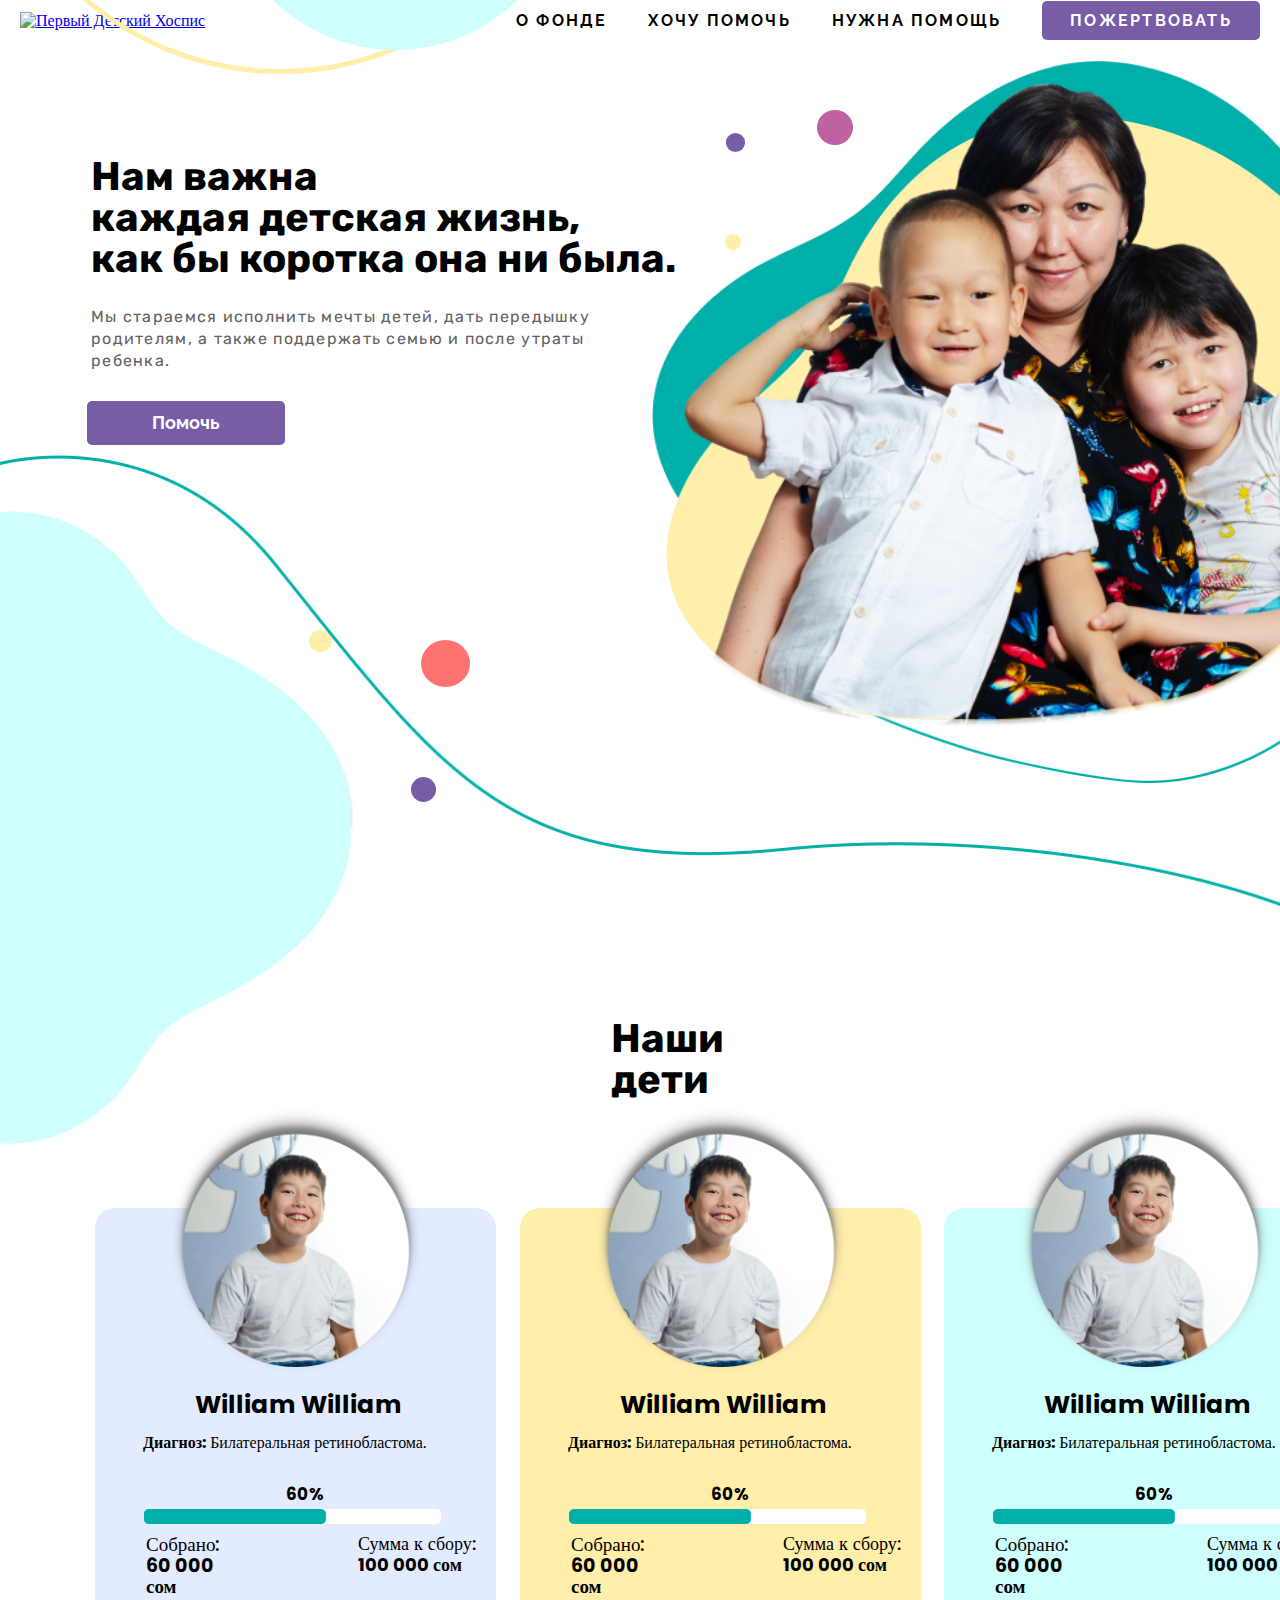
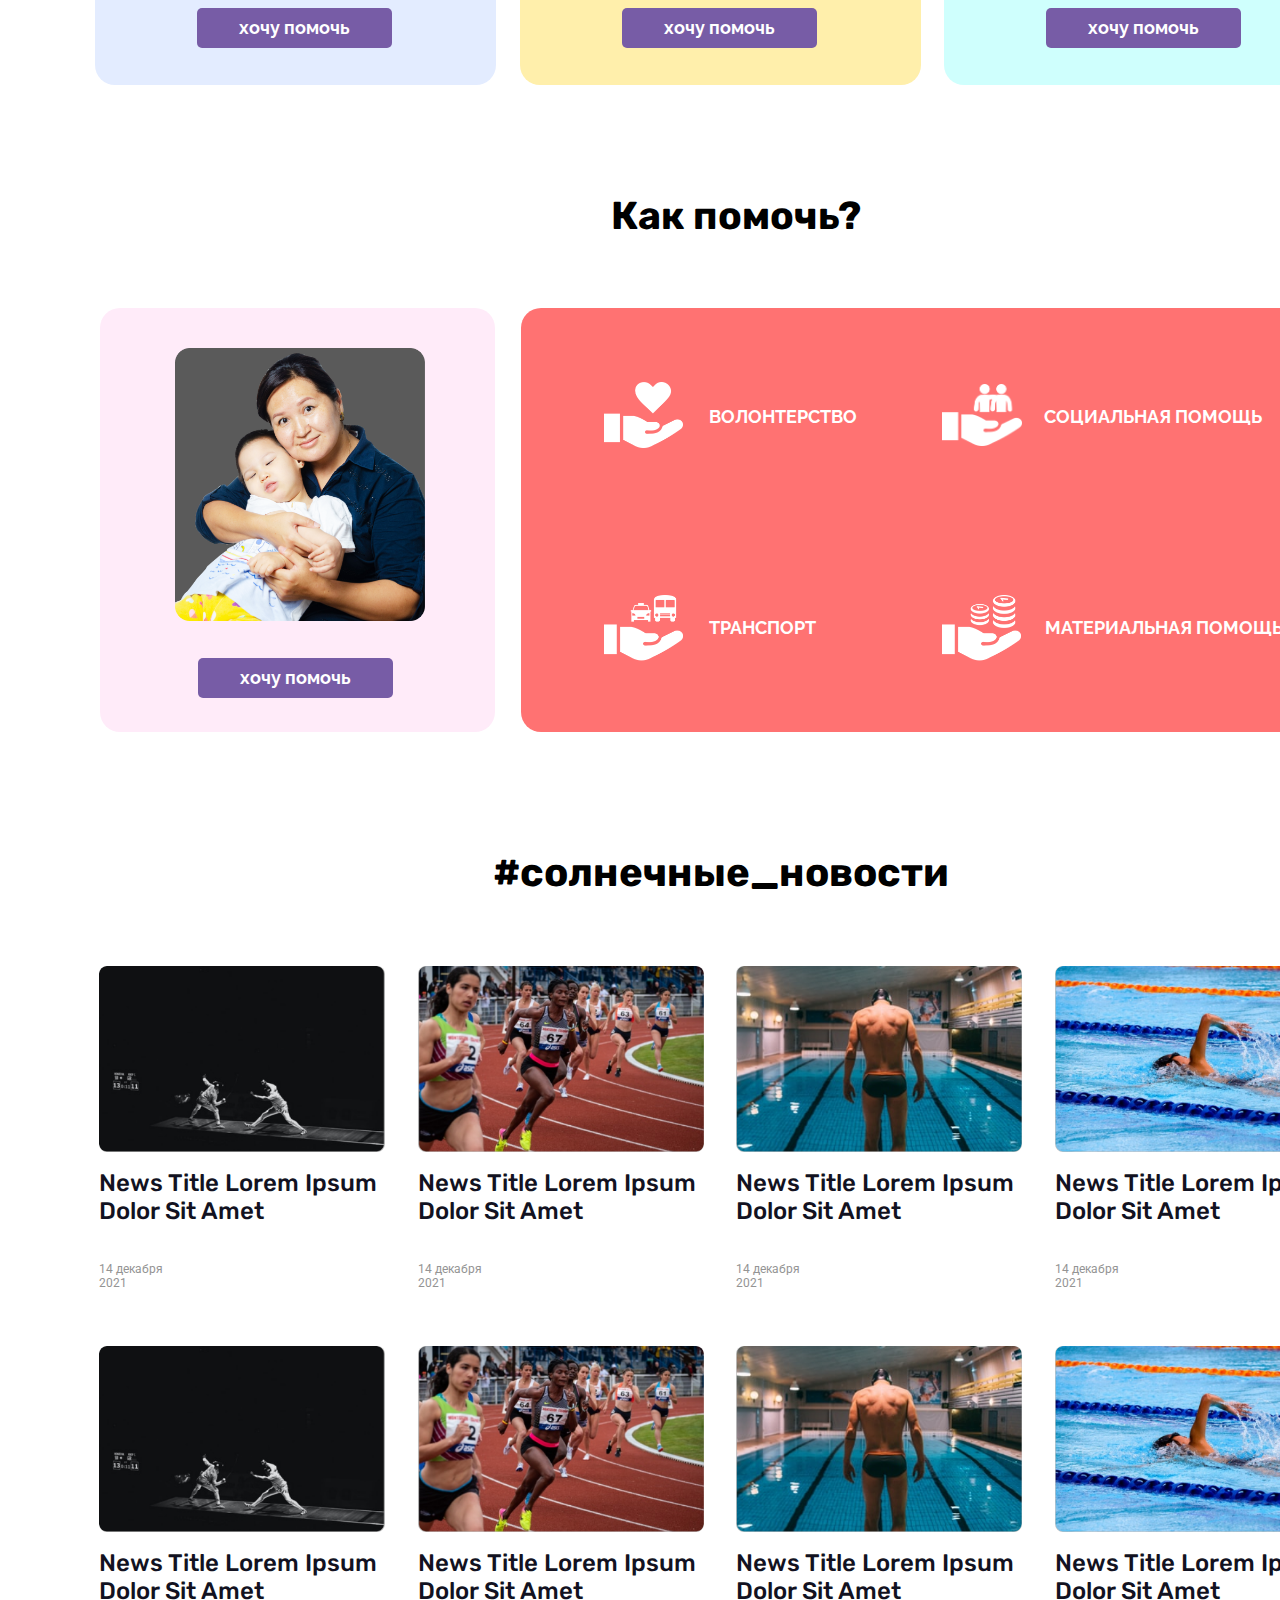
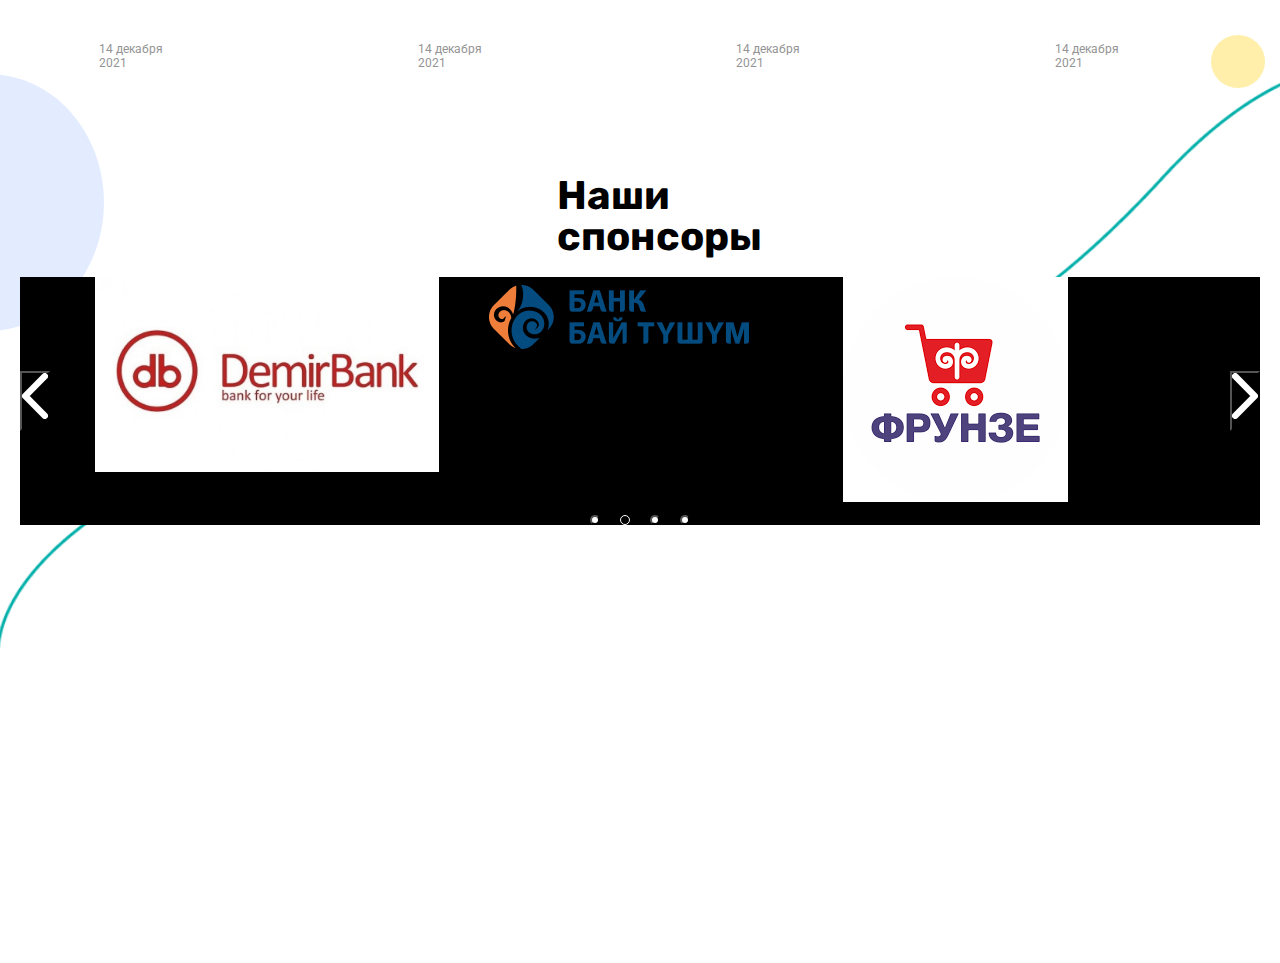
==== index.html @ a15a9336 "removed footer from Main Page" ====
<!DOCTYPE html>
<html lang="ru">

<head>
	<meta charset="UTF-8">
	<meta http-equiv="X-UA-Compatible" content="IE=edge">
	<meta name="viewport" content="width=device-width, initial-scale=1.0">
	<title>Главная страница</title>
	<link rel="icon" href="./img/favicon.svg">
	<link rel="stylesheet" href="CSS/main-styles.min.css">
</head>

<body>
	<header class="header">
		<div class="container">
			<div class="header__inner">
				<div class="header__inner__logo">
					<a class="header__inner__logo__link" href="index.html">
						<img class="header__inner__logo__link__img" src="./img/logo.svg" alt="Первый Детский Хоспис">
					</a>
				</div>
				<div class="header__inner__circle-bg-border"></div>
				<div class="header__inner__circle-bg"></div>
				<ul class="header__inner__menu">
					<li class="header__inner__menu__item">
						<a class="header__inner__menu__item__link" href="">О фонде</a>
					</li>
					<li class="header__inner__menu__item">
						<a class="header__inner__menu__item__link" href="wanthelp.html">Хочу помочь</a>
					</li>
					<li class="header__inner__menu__item">
						<a class="header__inner__menu__item__link" href="need-help.html">Нужна помощь</a>
					</li>
					<li class="header__inner__menu__item">
						<a class="header__inner__menu__item__link header__inner__menu__item__link-donate"
							href="donate.html">Пожертвовать</a>
					</li>
				</ul>
			</div>
		</div>
	</header>

	<section class="topscreen">
		<div class="container">
			<div class="topscreen__vector1"></div>
			<div class="topscreen__vector2"></div>
			<div class="topscreen__vector3"></div>
			<div class="topscreen__vector4"></div>
			<div class="topscreen__vector5"></div>
			<div class="topscreen__vector6"></div>
			<div class="topscreen__vector7"></div>
			<div class="topscreen__vector8"></div>

			<div class="topscreen__vector">
				<img class="topscreen__vector__vector14" src="img/vector3.png">
				<img class="topscreen__vector__vector17" src="img/Vector17.png">
				<img class="topscreen__vector__vector16" src="img/Vector16.png">
				<img class="topscreen__vector__vector15" src="img/Vector15.png">
				<img class="topscreen__vector__vector44" src="img/Vector4.png">
				<img class="topscreen__vector__vector66" src="img/Vector6.png">
				<img class="topscreen__vector__vector55" src="img/Vector5.png">
			</div>
			<div class="topscreen__img">
				<img class="topscreen__img__png" src="img/topscreen_img222.png">
			</div>

			<div class="topscreen__text">
				<h1 class="topscreen__text__h">Нам важна <br> каждая детская жизнь, <br> как бы коротка она ни была.
				</h1>
				<p class="topscreen__text__p">Мы стараемся исполнить мечты детей, дать передышку родителям, а также
					поддержать семью и после утраты
					ребенка.</p>
				<a class="topscreen__text__a topscreen__text__a__kk  topscreen__text__a__kk__donate" href="#">Помочь</a>
			</div>
		</div>
	</section>



	<section class="blc_our-kids">
		<div class="container">
			<div class="blc_our-kids__text">
				<h2 class="blc_our-kids__text__h">Наши дети</h2>
			</div>
			<div class="blc_our-kids__kids_card1">
				<div class="blc_our-kids__kids_card1__rectangle1"></div>
				<img src="img/our_kids-img1.png" class="blc_our-kids__kids_card1__kids_img1">
				<h2 class="blc_our-kids__kids_card1__h">William William</h2>
				<p class="blc_our-kids__kids_card1__diognoz"><strong>Диагноз:</strong> Билатеральная ретинобластома.</p>
				<div class="blc_our-kids__kids_card1__status1">
					<h3 class="blc_our-kids__kids_card1__status1__prosent1">60%</h3>
					<img src="img/filled_empty.png" class="blc_our-kids__kids_card1__status1__Photo">
					<p class="blc_our-kids__kids_card1__status1__hh22">Сумма к сбору: <strong><br>100 000 сом</strong>
					</p>
					<p class="blc_our-kids__kids_card1__status1__hh222">Собрано: <strong>60 000 сом</strong> </p>
					<div class="blc_our-kids__kids_card1__status1__button1">
						<a href="#" class="blc_our-kids__kids_card1__status1__button1__aa">хочу помочь</a>
					</div>
				</div>
			</div>



			<div class="blc_our-kids__kids_card2">
				<div class="blc_our-kids__kids_card2__rectangle1"></div>
				<img src="img/our_kids-img1 copy.png" class="blc_our-kids__kids_card2__kids_img1">
				<h2 class="blc_our-kids__kids_card2__h">William William</h2>
				<p class="blc_our-kids__kids_card2__diognoz"><strong>Диагноз:</strong> Билатеральная ретинобластома.</p>
				<div class="blc_our-kids__kids_card2__status1">
					<h3 class="blc_our-kids__kids_card2__status1__prosent1">60%</h3>
					<img src="img/filled_empty copy.png" class="blc_our-kids__kids_card2__status1__Photo">
					<p class="blc_our-kids__kids_card2__status1__hh22">Сумма к сбору: <strong><br>100 000 сом</strong>
					</p>
					<p class="blc_our-kids__kids_card2__status1__hh222">Собрано: <strong>60 000 сом</strong> </p>
					<div class="blc_our-kids__kids_card2__status1__button1">
						<a href="#" class="blc_our-kids__kids_card2__status1__button1__aa">хочу помочь</a>
					</div>
				</div>
			</div>



			<div class="blc_our-kids__kids_card3">
				<div class="blc_our-kids__kids_card3__rectangle1"></div>
				<img src="img/our_kids-img1 copy 2.png" class="blc_our-kids__kids_card3__kids_img1">
				<h2 class="blc_our-kids__kids_card3__h">William William</h2>
				<p class="blc_our-kids__kids_card3__diognoz"><strong>Диагноз:</strong> Билатеральная ретинобластома.</p>
				<div class="blc_our-kids__kids_card3__status1">
					<h3 class="blc_our-kids__kids_card3__status1__prosent1">60%</h3>
					<img src="img/filled_empty copy 2.png" class="blc_our-kids__kids_card3__status1__Photo">
					<p class="blc_our-kids__kids_card3__status1__hh22">Сумма к сбору: <strong><br>100 000 сом</strong>
					</p>
					<p class="blc_our-kids__kids_card3__status1__hh222">Собрано: <strong>60 000 сом</strong> </p>
					<div class="blc_our-kids__kids_card3__status1__button1">
						<a href="#" class="blc_our-kids__kids_card3__status1__button1__aa">хочу помочь</a>
					</div>
				</div>
			</div>

		</div>
	</section>



	<section class="blc_how-help">
		<div class="container">
			<div class="blc_how-help__text">
				<h2 class="blc_how-help__text__hh">Как помочь?</h2>
			</div>
			<div class="blc_how-help__volunteers-rect">
				<a href="#"><img src="img/Vector.png" class="blc_how-help__volunteers-rect__png"></a>
				<h6 class="blc_how-help__volunteers-rect__h6">Волонтерство</h6>
				<a href="#"><img src="img/social_icon.png" class="blc_how-help__volunteers-rect__icon"></a>
				<h6 class="blc_how-help__volunteers-rect__pomosh">Социальная помощь</h6>
				<a href="#"><img src="img/transport_icon.png" class="blc_how-help__volunteers-rect__trans"></a>
				<h6 class="blc_how-help__volunteers-rect__textrans">Транспорт</h6>
				<a href="#"><img src="img/materi.png" class="blc_how-help__volunteers-rect__materi"></a>
				<h6 class="blc_how-help__volunteers-rect__textmateri">Материальная помощь</h6>
			</div>
			<div class="blc_how-help__how-helpleft">
				<div class="blc_how-help__how-helpleft__button4">
					<a href="#" class="blc_how-help__how-helpleft__button4__helpp">хочу помочь</a>
				</div>
				<img src="img/how-help-img.png" class="blc_how-help__how-helpleft__howhelpimg">
			</div>

		</div>
	</section>




	<section class="blc_news">
		<div class="container">
			<h1 class="blc_news__text">#солнечные_новости</h1>
			<div class="blc_news__cards1">
				<div class="blc_news__cards1__news_card1">
					<a href="#">
						<p>14 декабря 2021</p>
					</a>
					<a href="#">
						<h4>News Title Lorem Ipsum Dolor Sit Amet</h4>
					</a>
					<a href="#"><img src="img/Rectangle 3.png"></a>
				</div>
				<div class="blc_news__cards1__news_card2">
					<a href="#">
						<p>14 декабря 2021</p>
					</a>
					<a href="#">
						<h4>News Title Lorem Ipsum Dolor Sit Amet</h4>
					</a>
					<a href="#"><img src="img/Rectangle 4.png"></a>
				</div>
				<div class="blc_news__cards1__news_card3">
					<a href="#">
						<p>14 декабря 2021</p>
					</a>
					<a href="#">
						<h4>News Title Lorem Ipsum Dolor Sit Amet</h4>
					</a>
					<a href="#"><img src="img/Rectangle 5.png"></a>
				</div>
				<div class="blc_news__cards1__news_card4">
					<a href="#">
						<p>14 декабря 2021</p>
					</a>
					<a href="#">
						<h4>News Title Lorem Ipsum Dolor Sit Amet</h4>
					</a>
					<a href="#"><img src="img/Rectangle 6.png"></a>
				</div>
			</div>
			<div class="blc_news__cards2">
				<div class="blc_news__cards1__news_card1">
					<a href="#">
						<p>14 декабря 2021</p>
					</a>
					<a href="#">
						<h4>News Title Lorem Ipsum Dolor Sit Amet</h4>
					</a>
					<a href="#"><img src="img/Rectangle 3.png"></a>
				</div>
				<div class="blc_news__cards1__news_card2">
					<a href="#">
						<p>14 декабря 2021</p>
					</a>
					<a href="#">
						<h4>News Title Lorem Ipsum Dolor Sit Amet</h4>
					</a>
					<a href="#"><img src="img/Rectangle 4.png"></a>
				</div>
				<div class="blc_news__cards1__news_card3">
					<a href="#">
						<p>14 декабря 2021</p>
					</a>
					<a href="#">
						<h4>News Title Lorem Ipsum Dolor Sit Amet</h4>
					</a>
					<a href="#"><img src="img/Rectangle 5.png"></a>
				</div>
				<div class="blc_news__cards1__news_card4">
					<a href="#">
						<p>14 декабря 2021</p>
					</a>
					<a href="#">
						<h4>News Title Lorem Ipsum Dolor Sit Amet</h4>
					</a>
					<a href="#"><img src="img/Rectangle 6.png"></a>
				</div>
			</div>
		</div>
	</section>
	<section>
		<div class="container">
			<div class="blc_sponsors">
				<h1 class="blc_sponsors__h">Наши спонсоры</h1>
				<div class="blc_sponsors__radius1"></div>
				<div class="blc_sponsors__radius2"></div>
				<div class="blc_sponsors__radius3"></div>
				<div class="blc_sponsors__radius4"></div>
				<img src="img/radius.png" class="blc_sponsors__img">
			</div>
			<div class="slider">
				<div class="slider__item filter">
					<img src="img/Без названия.png">
				</div>
				<div class="slider__item">
					<img src="img/1518608636.jpeg">
				</div>
				<div class="slider__item filter">
					<img src="img/baitushum_2.png">
				</div>
				<div class="slider__item">
					<img src="img/download.png">
				</div>
			</div>

		</div>
	</section>

	<!-- Подключаем jQuery -->
	<script src="https://code.jquery.com/jquery-3.4.1.min.js"></script>
	<!-- Подключаем слайдер Slick -->
	<script src="js/slick.min.js"></script>
	<!-- Подключаем файл скриптов -->
	<script src="js/app.js"></script>

</body>

</html>
---- CSS/main-styles.min.css ----
@import url("https://fonts.googleapis.com/css2?family=Inter:wght@100;300;500;700;900&family=Open+Sans:wght@300;400;500;600;700;800&family=Poppins:wght@100;200;300;400;500;600;700;800;900&family=Raleway:wght@100;200;300;400;500;600;700;800;900&family=Roboto:ital,wght@0,100;0,300;0,400;0,500;0,700;0,900;1,100&family=Rubik:ital,wght@0,300;0,400;0,500;0,600;0,700;0,800;0,900;1,300;1,400&family=Varela+Round&display=swap");*,*::after,*::before{-webkit-box-sizing:border-box;box-sizing:border-box;margin:0;padding:0}::-moz-selection{background:#775ca6;color:#fff}::selection{background:#775ca6;color:#fff}.container{width:1240px;margin:auto}@media (max-width: 1023.98px){.container{width:100%;padding:20px}}.header__inner{display:-webkit-box;display:-webkit-flex;display:-ms-flexbox;display:flex;-webkit-box-align:center;-webkit-align-items:center;-ms-flex-align:center;align-items:center;-webkit-box-pack:justify;-webkit-justify-content:space-between;-ms-flex-pack:justify;justify-content:space-between;padding:10px 0;position:relative}.header__inner__logo{width:30%;cursor:pointer}.header__inner__circle-bg-border{border:5px solid #ffefab;-webkit-border-radius:50%;border-radius:50%;width:600px;height:600px;position:absolute;left:-40px;top:-526px}.header__inner__circle-bg{background-color:#cffffd;-webkit-border-radius:50%;border-radius:50%;width:350px;height:350px;position:absolute;left:200px;top:-300px}.header__inner__menu{display:-webkit-box;display:-webkit-flex;display:-ms-flexbox;display:flex;-webkit-box-align:center;-webkit-align-items:center;-ms-flex-align:center;align-items:center;-webkit-box-pack:justify;-webkit-justify-content:space-between;-ms-flex-pack:justify;justify-content:space-between;width:60%}.header__inner__menu__item{list-style:none}.header__inner__menu__item__link{text-decoration:none;font-family:"Raleway", sans-serif;font-style:normal;font-weight:bold;font-size:16px;line-height:21px;letter-spacing:0.14em;color:#000000;text-transform:uppercase}.header__inner__menu__item__link:hover{padding-bottom:10px;border-bottom:#775ca6 solid 4px;-webkit-transition:0.5s ease;-o-transition:0.5s ease;transition:0.5s ease}.header__inner__menu__item__link-donate{background:#775ca6;-webkit-border-radius:5px;border-radius:5px;padding:10px 28px;color:#fff;-webkit-transition:0.8s ease;-o-transition:0.8s ease;transition:0.8s ease}.header__inner__menu__item__link-donate:hover{border-bottom:none;background-color:#fff;color:#775ca6;border:#775ca6 solid 1px}.header__inner__menu__item+.header__inner__menu__item{margin-left:40px}.footer{font-family:"Rubik", sans-serif;background-color:#775ca6;font-style:normal;font-weight:500;font-size:14px;line-height:17px;color:#fff;margin-top:100px}.footer__inner{display:-webkit-box;display:-webkit-flex;display:-ms-flexbox;display:flex;-webkit-box-pack:justify;-webkit-justify-content:space-between;-ms-flex-pack:justify;justify-content:space-between;-webkit-box-align:start;-webkit-align-items:flex-start;-ms-flex-align:start;align-items:flex-start;padding:60px 100px}.footer__inner__social-media-logo{width:24%;padding-right:30px}.footer__inner__social-media-logo__inner{display:-webkit-box;display:-webkit-flex;display:-ms-flexbox;display:flex;-webkit-box-orient:vertical;-webkit-box-direction:normal;-webkit-flex-direction:column;-ms-flex-direction:column;flex-direction:column;-webkit-justify-content:space-around;-ms-flex-pack:distribute;justify-content:space-around;-webkit-box-align:start;-webkit-align-items:flex-start;-ms-flex-align:start;align-items:flex-start}.footer__inner__social-media-logo__inner__item{list-style:none;display:-webkit-box;display:-webkit-flex;display:-ms-flexbox;display:flex;-webkit-box-pack:justify;-webkit-justify-content:space-between;-ms-flex-pack:justify;justify-content:space-between;-webkit-box-align:center;-webkit-align-items:center;-ms-flex-align:center;align-items:center}.footer__inner__social-media-logo__inner__item__hospice-descr{margin:17px 0 40px}.footer__inner__social-media-logo__inner__item__sm-descr{margin-bottom:13px}.footer__inner__social-media-logo__inner__item__link+.footer__inner__social-media-logo__inner__item__link{margin-left:20px}.footer__inner__requisites-info-contact{width:71%}.footer__inner__requisites-info-contact__inner{display:-ms-grid;display:grid;-ms-grid-columns:1fr 1fr 1fr;grid-template-columns:1fr 1fr 1fr;grid-gap:0}.footer__inner__requisites-info-contact__inner__title{font-weight:bold;font-size:16px;line-height:16px;letter-spacing:0.01em;text-transform:uppercase;margin-bottom:20px}.footer__inner__requisites-info-contact__inner__requisites{width:290px}.footer__inner__requisites-info-contact__inner__requisites__item__PayPal-link{color:#fff;text-decoration:none}.footer__inner__requisites-info-contact__inner__requisites__item+.footer__inner__requisites-info-contact__inner__requisites__item{margin-bottom:9px}.footer__inner__requisites-info-contact__inner__info{width:100%;display:-webkit-box;display:-webkit-flex;display:-ms-flexbox;display:flex;-webkit-box-orient:vertical;-webkit-box-direction:normal;-webkit-flex-direction:column;-ms-flex-direction:column;flex-direction:column;-webkit-box-pack:start;-webkit-justify-content:flex-start;-ms-flex-pack:start;justify-content:flex-start;-webkit-box-align:start;-webkit-align-items:flex-start;-ms-flex-align:start;align-items:flex-start}.footer__inner__requisites-info-contact__inner__info__item{color:#fff;text-decoration:none;-webkit-transition:all 0.7s ease-in-out;-o-transition:all 0.7s ease-in-out;transition:all 0.7s ease-in-out}.footer__inner__requisites-info-contact__inner__info__item:hover{-webkit-text-decoration-line:underline;text-decoration-line:underline;color:#ffffff;opacity:0.7}.footer__inner__requisites-info-contact__inner__info__item+.footer__inner__requisites-info-contact__inner__info__item{margin-top:14px}.footer__inner__requisites-info-contact__inner__contact{width:100%}.footer__inner__requisites-info-contact__inner__contact__item{display:-webkit-box;display:-webkit-flex;display:-ms-flexbox;display:flex}.footer__inner__requisites-info-contact__inner__contact__item__location{color:#fff}.footer__inner__requisites-info-contact__inner__contact__item__icon__location,.footer__inner__requisites-info-contact__inner__contact__item__icon__phone,.footer__inner__requisites-info-contact__inner__contact__item__icon__email{margin-right:15px}.footer__inner__requisites-info-contact__inner__contact__item__email__text{color:#fff;text-decoration:none}.footer__inner__requisites-info-contact__inner__contact__item__phone{display:-webkit-box;display:-webkit-flex;display:-ms-flexbox;display:flex}.footer__inner__requisites-info-contact__inner__contact__item__phone__numbers{display:-webkit-box;display:-webkit-flex;display:-ms-flexbox;display:flex;-webkit-box-orient:vertical;-webkit-box-direction:normal;-webkit-flex-direction:column;-ms-flex-direction:column;flex-direction:column;-webkit-box-align:center;-webkit-align-items:center;-ms-flex-align:center;align-items:center}.footer__inner__requisites-info-contact__inner__contact__item__phone__numbers__item{color:#fff;text-decoration:none}.footer__inner__requisites-info-contact__inner__contact__item+.footer__inner__requisites-info-contact__inner__contact__item{margin-bottom:14px}.footer__mb-unique{margin-bottom:14px}@media (max-width: 1023.98px){.footer__inner{color:#fff;-webkit-box-orient:vertical;-webkit-box-direction:normal;-webkit-flex-direction:column;-ms-flex-direction:column;flex-direction:column;-webkit-box-align:center;-webkit-align-items:center;-ms-flex-align:center;align-items:center;margin:auto;padding:60px 20px}.footer__inner__social-media-logo{width:50%;padding-top:50px;-webkit-box-ordinal-group:3;-webkit-order:2;-ms-flex-order:2;order:2}.footer__inner__requisites-info-contact{width:100%;-webkit-box-ordinal-group:2;-webkit-order:1;-ms-flex-order:1;order:1}.footer__inner__requisites-info-contact__requisites{width:100%}.footer__inner__requisites-info-contact__info{width:100%}}@media (max-width: 679.98px){.footer__inner__social-media-logo{-webkit-box-ordinal-group:3;-webkit-order:2;-ms-flex-order:2;order:2}.footer__inner__requisites-info-contact{width:100%;-webkit-box-ordinal-group:2;-webkit-order:1;-ms-flex-order:1;order:1}.footer__inner__requisites-info-contact__inner{display:-ms-grid;display:grid;-ms-grid-columns:"requisites info" "requisites contact";grid-template-columns:"requisites info" "requisites contact"}.footer__inner__requisites-info-contact__inner__requisites{grid-area:requisites}.footer__inner__requisites-info-contact__inner__info{grid-area:info}.footer__inner__requisites-info-contact__inner__contact{grid-area:contact}}.sidebar{padding:52px;background-color:#ffefab;-webkit-border-radius:15px;border-radius:15px;max-width:400px;height:367px}.sidebar__inner__menu{display:-webkit-box;display:-webkit-flex;display:-ms-flexbox;display:flex;-webkit-box-orient:vertical;-webkit-box-direction:normal;-webkit-flex-direction:column;-ms-flex-direction:column;flex-direction:column;-webkit-box-pack:justify;-webkit-justify-content:space-between;-ms-flex-pack:justify;justify-content:space-between;padding:0;margin:0}.sidebar__inner__menu__item__link{font-family:"Rubik", sans-serif;font-style:normal;font-weight:bold;font-size:18px;line-height:21px;text-transform:uppercase;text-decoration:none;color:#000000}.sidebar__inner__menu__item+.sidebar__inner__menu__item{margin-bottom:23px}.call-to-action__inner{display:-webkit-box;display:-webkit-flex;display:-ms-flexbox;display:flex;-webkit-box-align:center;-webkit-align-items:center;-ms-flex-align:center;align-items:center;-webkit-box-pack:justify;-webkit-justify-content:space-between;-ms-flex-pack:justify;justify-content:space-between;background-color:#e3ecff;padding:70px 40px;-webkit-border-radius:15px;border-radius:15px}.call-to-action__inner__text,.call-to-action__inner__money,.call-to-action__inner__other-money,.call-to-action__inner__btn{font-family:"Rubik", sans-serif;font-style:normal;font-weight:normal;font-size:30px;line-height:36px;color:#000000}.call-to-action__inner__money{display:-webkit-box;display:-webkit-flex;display:-ms-flexbox;display:flex;-webkit-box-align:center;-webkit-align-items:center;-ms-flex-align:center;align-items:center;-webkit-box-pack:justify;-webkit-justify-content:space-between;-ms-flex-pack:justify;justify-content:space-between;width:35%;font-size:36px;line-height:43px}.call-to-action__inner__other-money{font-size:24px;line-height:28px;color:rgba(97,97,97,0.59)}.call-to-action__inner__btn{font-weight:500;font-size:36px;line-height:43px;color:#ffffff;background:#dc9696;-webkit-border-radius:5px;border-radius:5px;text-decoration:none;padding:18px 22px}.blc{width:1100px;height:500px;-webkit-border-radius:15PX;border-radius:15PX;background-color:black;background-repeat:no-repeat;-webkit-background-size:cover;background-size:cover;margin:50px auto;padding:70px 0 0 90px}.blc__btn{-webkit-border-radius:5px;border-radius:5px;border:none;padding:10px 48px}.blc__btn-text{font-family:Raleway;font-style:normal;font-weight:800;font-size:16px;line-height:19px;letter-spacing:0.14em;color:#FFFFFF;text-decoration:none}.blc__title{font-family:Rubik;font-style:normal;font-weight:bold;font-size:40px;line-height:41px;-webkit-font-feature-settings:'pnum' on, 'lnum' on;font-feature-settings:'pnum' on, 'lnum' on;color:#000000}.blc__text{margin:50px 0 80px 0;width:450px;font-family:Rubik;font-style:normal;font-weight:normal;font-size:18px;line-height:138.5%;letter-spacing:0.08em;-webkit-font-feature-settings:'pnum' on, 'lnum' on;font-feature-settings:'pnum' on, 'lnum' on;color:#000000}body{overflow-x:hidden}section{position:relative;max-width:1557px;margin:auto}section .topscreen{position:absolute;width:1441px;height:1193.71px;left:28px;top:14px}section .topscreen__vector1{background-color:#BF62A2;-webkit-border-radius:50%;border-radius:50%;height:34.92px;width:36.26px;position:absolute;left:817px;top:69px}section .topscreen__vector2{background-color:#FFEFAB;-webkit-border-radius:50%;border-radius:50%;height:15.92px;width:16.47px;position:absolute;left:724.82px;top:192.82px}section .topscreen__vector3{background-color:#775CA6;-webkit-border-radius:50%;border-radius:50%;height:18.82px;width:19.83px;position:absolute;left:725.64px;top:91.83px}section .topscreen__vector4{background-color:#BF62A2;-webkit-border-radius:50%;border-radius:50%;height:34.92px;width:36.26px;position:absolute;left:1358.85px;top:183.34px}section .topscreen__vector5{background-color:#775CA6;-webkit-border-radius:50%;border-radius:50%;height:18.8px;width:18.82px;position:absolute;left:1382.85px;top:253.34px}section .topscreen__vector6{background-color:#FF7272;-webkit-border-radius:50%;border-radius:50%;height:47.18px;width:48.96px;position:absolute;left:421px;top:599px}section .topscreen__vector7{background-color:#775CA6;-webkit-border-radius:50%;border-radius:50%;height:25.41px;width:25.42px;position:absolute;left:410.8px;top:735.66px}section .topscreen__vector8{background-color:#FFEFAB;-webkit-border-radius:50%;border-radius:50%;height:21.44px;width:22.28px;position:absolute;left:309.45px;top:589.14px}section .topscreen__vector__vector14{position:absolute;width:65.83px;height:155.83px;position:absolute;left:1360px;top:-6px}section .topscreen__vector__vector16{height:570.1px;width:688.33px;position:absolute;left:730.65px;top:171.59px}section .topscreen__vector__vector15{height:605.1px;width:715.33px;position:absolute;left:665.65px;top:74.59px}section .topscreen__vector__vector17{height:605.1px;width:704.33px;position:absolute;left:651.65px;top:19.59px}section .topscreen__vector__vector44{height:579.93px;width:1441px;position:absolute;left:-2px;top:414px}section .topscreen__vector__vector66{height:322.71px;width:355.67px;position:absolute;left:-1px;top:469.55px}section .topscreen__vector__vector55{height:322.71px;width:355.67px;position:absolute;left:-5px;top:780.55px}section .topscreen__img{position:absolute;width:727.26px;height:638.49px;left:752px;top:50px}section .topscreen__img__png{position:absolute;width:744px;left:-15.22%;right:-55.61%;top:-3.22%}section .topscreen__text{position:absolute;width:582px;height:286px;left:-6px;top:-83px}section .topscreen__text__h{position:absolute;width:600px;height:123px;left:97px;top:198px;font-family:"Rubik";font-style:normal;font-weight:bold;font-size:40px;line-height:41px;-webkit-font-feature-settings:"pnum" on,"lnum" on;font-feature-settings:"pnum" on,"lnum" on;color:#000000}section .topscreen__text__p{position:absolute;height:22px;width:558px;left:97px;top:348px;font-family:"Rubik";font-style:normal;font-weight:normal;font-size:16px;line-height:138.5%;letter-spacing:0.08em;-webkit-font-feature-settings:"pnum" on,"lnum" on;font-feature-settings:"pnum" on,"lnum" on;color:#616161}section .topscreen__text__a__kk__donate{position:absolute;font-family:"Raleway";font-style:normal;font-weight:bold;font-size:18px;line-height:40px;text-decoration:none;background:#775ca6;-webkit-border-radius:5px;border-radius:5px;padding:2px 65px;color:#fff;-webkit-transition:0.8s ease;-o-transition:0.8s ease;transition:0.8s ease;left:93px;top:443px}section .topscreen__text__a__kk__donate:hover{border-bottom:none;background-color:#fff;color:#775ca6;border:#775ca6 solid 1px}.blc_our-kids__text__h{position:absolute;width:219px;height:41px;left:611px;top:977px;font-family:"Rubik";font-style:normal;font-weight:bold;font-size:40px;line-height:41px;-webkit-font-feature-settings:"pnum" on,"lnum" on;font-feature-settings:"pnum" on,"lnum" on;color:#000000}.blc_our-kids__kids_card1__kids_img1{position:absolute;width:238px;left:177px;height:246px;top:1080px;-webkit-filter:drop-shadow(0px -7px 6px rgba(97,97,97,0.59));filter:drop-shadow(0px -7px 6px rgba(97,97,97,0.59))}.blc_our-kids__kids_card1__rectangle1{position:absolute;width:401px;height:477px;left:95px;top:1167px;background:#E3ECFF;-webkit-border-radius:20px;border-radius:20px}.blc_our-kids__kids_card1__h{position:absolute;width:217px;height:36.46px;left:195px;top:1346.13px;font-family:"Poppins";font-style:normal;font-weight:bold;font-size:25px;line-height:36px;color:#000000}.blc_our-kids__kids_card1__diognoz{position:absolute;width:296px;height:21px;left:143px;top:1389px;font-family:"Poppins";font-size:16px;line-height:25px;color:#000000}.blc_our-kids__kids_card1__status1__prosent1{position:absolute;height:25px;width:37px;left:286px;top:1441px;font-family:"Poppins";font-style:normal;font-weight:bold;font-size:16.8px;line-height:25px;color:#000000}.blc_our-kids__kids_card1__status1__Photo{position:absolute;width:297px;height:15px;left:144px;top:1468px}.blc_our-kids__kids_card1__status1__hh22{position:absolute;height:36px;width:152px;left:358px;top:1492px;font-family:"Poppins";font-style:normal;font-weight:500;font-size:18px;line-height:21px;color:#000000}.blc_our-kids__kids_card1__status1__hh222{position:absolute;width:102px;height:36px;left:146px;top:1493px;font-family:"Poppins";font-style:normal;font-weight:500;font-size:19px;line-height:21px;color:#000000}.blc_our-kids__kids_card1__status1__button1{position:absolute;width:192px;height:40px;left:204px;top:1559px}.blc_our-kids__kids_card1__status1__button1__aa{position:absolute;font-family:"Raleway";font-style:normal;font-weight:bold;font-size:18px;line-height:40px;text-decoration:none;background:#775ca6;-webkit-border-radius:5px;border-radius:5px;padding:0px 42px;color:#fff;-webkit-transition:0.8s ease;-o-transition:0.8s ease;transition:0.8s ease;left:-7px;top:8px}.blc_our-kids__kids_card1__status1__button1__aa:hover{border-bottom:none;background-color:#fff;color:#775ca6;border:#775ca6 solid 1px}.blc_our-kids__kids_card2{position:absolute;left:425px}.blc_our-kids__kids_card2__kids_img1{position:absolute;width:238px;left:177px;height:246px;top:1080px;-webkit-filter:drop-shadow(0px -7px 6px rgba(97,97,97,0.59));filter:drop-shadow(0px -7px 6px rgba(97,97,97,0.59))}.blc_our-kids__kids_card2__rectangle1{position:absolute;width:401px;height:477px;left:95px;top:1167px;background:#FFEFAB;-webkit-border-radius:20px;border-radius:20px}.blc_our-kids__kids_card2__h{position:absolute;width:217px;height:36.46px;left:195px;top:1346.13px;font-family:"Poppins";font-style:normal;font-weight:bold;font-size:25px;line-height:36px;color:#000000}.blc_our-kids__kids_card2__diognoz{position:absolute;width:296px;height:21px;left:143px;top:1389px;font-family:"Poppins";font-size:16px;line-height:25px;color:#000000}.blc_our-kids__kids_card2__status1__prosent1{position:absolute;height:25px;width:37px;left:286px;top:1441px;font-family:"Poppins";font-style:normal;font-weight:bold;font-size:16.8px;line-height:25px;color:#000000}.blc_our-kids__kids_card2__status1__Photo{position:absolute;width:297px;height:15px;left:144px;top:1468px}.blc_our-kids__kids_card2__status1__hh22{position:absolute;height:36px;width:152px;left:358px;top:1492px;font-family:"Poppins";font-style:normal;font-weight:500;font-size:18px;line-height:21px;color:#000000}.blc_our-kids__kids_card2__status1__hh222{position:absolute;width:102px;height:36px;left:146px;top:1493px;font-family:"Poppins";font-style:normal;font-weight:500;font-size:19px;line-height:21px;color:#000000}.blc_our-kids__kids_card2__status1__button1{position:absolute;width:192px;height:40px;left:204px;top:1559px}.blc_our-kids__kids_card2__status1__button1__aa{position:absolute;font-family:"Raleway";font-style:normal;font-weight:bold;font-size:18px;line-height:40px;text-decoration:none;background:#775ca6;-webkit-border-radius:5px;border-radius:5px;padding:0px 42px;color:#fff;-webkit-transition:0.8s ease;-o-transition:0.8s ease;transition:0.8s ease;left:-7px;top:8px}.blc_our-kids__kids_card2__status1__button1__aa:hover{border-bottom:none;background-color:#fff;color:#775ca6;border:#775ca6 solid 1px}.blc_our-kids__kids_card3{position:absolute;left:849px}.blc_our-kids__kids_card3__kids_img1{position:absolute;width:238px;left:177px;height:246px;top:1080px;-webkit-filter:drop-shadow(0px -7px 6px rgba(97,97,97,0.59));filter:drop-shadow(0px -7px 6px rgba(97,97,97,0.59))}.blc_our-kids__kids_card3__rectangle1{position:absolute;width:401px;height:477px;left:95px;top:1167px;background:#CFFFFD;-webkit-border-radius:20px;border-radius:20px}.blc_our-kids__kids_card3__h{position:absolute;width:217px;height:36.46px;left:195px;top:1346.13px;font-family:"Poppins";font-style:normal;font-weight:bold;font-size:25px;line-height:36px;color:#000000}.blc_our-kids__kids_card3__diognoz{position:absolute;width:296px;height:21px;left:143px;top:1389px;font-family:"Poppins";font-size:16px;line-height:25px;color:#000000}.blc_our-kids__kids_card3__status1__prosent1{position:absolute;height:25px;width:37px;left:286px;top:1441px;font-family:"Poppins";font-style:normal;font-weight:bold;font-size:16.8px;line-height:25px;color:#000000}.blc_our-kids__kids_card3__status1__Photo{position:absolute;width:297px;height:15px;left:144px;top:1468px}.blc_our-kids__kids_card3__status1__hh22{position:absolute;height:36px;width:152px;left:358px;top:1492px;font-family:"Poppins";font-style:normal;font-weight:500;font-size:18px;line-height:21px;color:#000000}.blc_our-kids__kids_card3__status1__hh222{position:absolute;width:102px;height:36px;left:146px;top:1493px;font-family:"Poppins";font-style:normal;font-weight:500;font-size:19px;line-height:21px;color:#000000}.blc_our-kids__kids_card3__status1__button1{position:absolute;width:192px;height:40px;left:204px;top:1559px}.blc_our-kids__kids_card3__status1__button1__aa{position:absolute;font-family:"Raleway";font-style:normal;font-weight:bold;font-size:18px;line-height:40px;text-decoration:none;background:#775ca6;-webkit-border-radius:5px;border-radius:5px;padding:0px 42px;color:#fff;-webkit-transition:0.8s ease;-o-transition:0.8s ease;transition:0.8s ease;left:-7px;top:8px}.blc_our-kids__kids_card3__status1__button1__aa:hover{border-bottom:none;background-color:#fff;color:#775ca6;border:#775ca6 solid 1px}.blc_how-help__text__hh{position:absolute;height:41px;width:257px;left:611px;top:1755px;font-family:Rubik;font-style:normal;font-weight:bold;font-size:39px;line-height:41px;-webkit-font-feature-settings:"pnum" on,"lnum" on;font-feature-settings:"pnum" on,"lnum" on;color:#000000}.blc_how-help__volunteers-rect{position:absolute;width:819px;height:424px;left:521px;top:1867px;background:#FF7272;-webkit-border-radius:20px;border-radius:20px}.blc_how-help__volunteers-rect__png{position:absolute;width:79px;height:66px;left:83px;top:74px}.blc_how-help__volunteers-rect__h6{position:absolute;left:188px;top:98px;font-family:Raleway;font-style:normal;font-weight:bold;font-size:18px;line-height:21px;text-transform:uppercase;color:#FFFFFF}.blc_how-help__volunteers-rect__icon{position:absolute;height:62px;width:80px;left:421px;top:76px}.blc_how-help__volunteers-rect__pomosh{position:absolute;left:523px;top:98px;font-family:Raleway;font-style:normal;font-weight:bold;font-size:18px;line-height:21px;text-transform:uppercase;color:#FFFFFF}.blc_how-help__volunteers-rect__trans{position:absolute;width:79px;height:66px;left:83px;top:287px}.blc_how-help__volunteers-rect__textrans{position:absolute;left:188px;top:309px;font-family:Raleway;font-style:normal;font-weight:bold;font-size:18px;line-height:21px;text-transform:uppercase;color:#FFFFFF}.blc_how-help__volunteers-rect__materi{position:absolute;width:79px;height:66px;left:421px;top:287px}.blc_how-help__volunteers-rect__textmateri{position:absolute;left:524px;top:309px;font-family:Raleway;font-style:normal;font-weight:bold;font-size:18px;line-height:21px;text-transform:uppercase;color:#FFFFFF}.blc_how-help__how-helpleft{position:absolute;height:424px;width:394.94px;left:100px;top:1867px;background:#FFEBF9;-webkit-border-radius:20px;border-radius:20px}.blc_how-help__how-helpleft__howhelpimg{position:absolute;width:250px;height:273px;left:75px;top:40px}.blc_how-help__how-helpleft__button4{position:absolute;width:192px;height:40px;left:201px;top:2215px}.blc_how-help__how-helpleft__button4__helpp{position:absolute;font-family:"Raleway";font-style:normal;font-weight:bold;font-size:18px;line-height:40px;text-decoration:none;background:#775ca6;-webkit-border-radius:5px;border-radius:5px;padding:0px 42px;color:#fff;-webkit-transition:0.8s ease;-o-transition:0.8s ease;transition:0.8s ease;left:-103px;top:-1865px}.blc_how-help__how-helpleft__button4__helpp:hover{border-bottom:none;background-color:#fff;color:#775ca6;border:#775ca6 solid 1px}.blc_news__text{position:absolute;height:41px;width:455px;left:493px;top:2411px;font-family:Rubik;font-style:normal;font-weight:bold;font-size:40px;line-height:41px;-webkit-font-feature-settings:'pnum' on, 'lnum' on;font-feature-settings:'pnum' on, 'lnum' on;color:#000000}.blc_news__cards1__news_card1{position:absolute;width:286.06px;height:310.79px;left:100px;top:2523px}.blc_news__cards1__news_card1 p{position:absolute;width:93px;height:14px;left:-1px;top:298px;font-family:Roboto;font-style:normal;font-weight:normal;font-size:12px;line-height:14px;color:#949494}.blc_news__cards1__news_card1 h4{position:absolute;height:67.81px;width:286.06px;left:-1px;top:205px;font-family:Rubik;font-style:normal;font-weight:500;font-size:24px;line-height:28px;color:#121221}.blc_news__cards1__news_card1 img{position:absolute;height:186.47px;width:286.06px;left:-1px;top:2px;background:url(.jpg),#C4C4C4;-webkit-border-radius:8px;border-radius:8px}.blc_news__cards1__news_card2{position:absolute;width:286.06px;height:310.79px;left:419px;top:2523px}.blc_news__cards1__news_card2 p{position:absolute;width:93px;height:14px;left:-1px;top:298px;font-family:Roboto;font-style:normal;font-weight:normal;font-size:12px;line-height:14px;color:#949494}.blc_news__cards1__news_card2 h4{position:absolute;height:67.81px;width:286.06px;left:-1px;top:205px;font-family:Rubik;font-style:normal;font-weight:500;font-size:24px;line-height:28px;color:#121221}.blc_news__cards1__news_card2 img{position:absolute;height:186.47px;width:286.06px;left:-1px;top:2px;background:url(.jpg),#C4C4C4;-webkit-border-radius:8px;border-radius:8px}.blc_news__cards1__news_card3{position:absolute;width:286.06px;height:310.79px;left:737px;top:2523px}.blc_news__cards1__news_card3 p{position:absolute;width:93px;height:14px;left:-1px;top:298px;font-family:Roboto;font-style:normal;font-weight:normal;font-size:12px;line-height:14px;color:#949494}.blc_news__cards1__news_card3 h4{position:absolute;height:67.81px;width:286.06px;left:-1px;top:205px;font-family:Rubik;font-style:normal;font-weight:500;font-size:24px;line-height:28px;color:#121221}.blc_news__cards1__news_card3 img{position:absolute;height:186.47px;width:286.06px;left:-1px;top:2px;background:url(.jpg),#C4C4C4;-webkit-border-radius:8px;border-radius:8px}.blc_news__cards1__news_card4{position:absolute;width:286.06px;height:310.79px;left:1056px;top:2523px}.blc_news__cards1__news_card4 p{position:absolute;width:93px;height:14px;left:-1px;top:298px;font-family:Roboto;font-style:normal;font-weight:normal;font-size:12px;line-height:14px;color:#949494}.blc_news__cards1__news_card4 h4{position:absolute;height:67.81px;width:286.06px;left:-1px;top:205px;font-family:Rubik;font-style:normal;font-weight:500;font-size:24px;line-height:28px;color:#121221}.blc_news__cards1__news_card4 img{position:absolute;height:186.47px;width:286.06px;left:-1px;top:2px;background:url(.jpg),#C4C4C4;-webkit-border-radius:8px;border-radius:8px}.blc_news__cards2{position:absolute;left:0px;top:380px}.blc_news__cards2__news_card1{position:absolute;width:286.06px;height:310.79px;left:100px;top:2523px}.blc_news__cards2__news_card1 p{position:absolute;width:93px;height:14px;left:-1px;top:298px;font-family:Roboto;font-style:normal;font-weight:normal;font-size:12px;line-height:14px;color:#949494}.blc_news__cards2__news_card1 h4{position:absolute;height:67.81px;width:286.06px;left:-1px;top:205px;font-family:Rubik;font-style:normal;font-weight:500;font-size:24px;line-height:28px;color:#121221}.blc_news__cards2__news_card1 img{position:absolute;height:186.47px;width:286.06px;left:-1px;top:2px;background:url(.jpg),#C4C4C4;-webkit-border-radius:8px;border-radius:8px}.blc_news__cards2__news_card2{position:absolute;width:286.06px;height:310.79px;left:419px;top:2523px}.blc_news__cards2__news_card2 p{position:absolute;width:93px;height:14px;left:-1px;top:298px;font-family:Roboto;font-style:normal;font-weight:normal;font-size:12px;line-height:14px;color:#949494}.blc_news__cards2__news_card2 h4{position:absolute;height:67.81px;width:286.06px;left:-1px;top:205px;font-family:Rubik;font-style:normal;font-weight:500;font-size:24px;line-height:28px;color:#121221}.blc_news__cards2__news_card2 img{position:absolute;height:186.47px;width:286.06px;left:-1px;top:2px;background:url(.jpg),#C4C4C4;-webkit-border-radius:8px;border-radius:8px}.blc_news__cards2__news_card3{position:absolute;width:286.06px;height:310.79px;left:737px;top:2523px}.blc_news__cards2__news_card3 p{position:absolute;width:93px;height:14px;left:-1px;top:298px;font-family:Roboto;font-style:normal;font-weight:normal;font-size:12px;line-height:14px;color:#949494}.blc_news__cards2__news_card3 h4{position:absolute;height:67.81px;width:286.06px;left:-1px;top:205px;font-family:Rubik;font-style:normal;font-weight:500;font-size:24px;line-height:28px;color:#121221}.blc_news__cards2__news_card3 img{position:absolute;height:186.47px;width:286.06px;left:-1px;top:2px;background:url(.jpg),#C4C4C4;-webkit-border-radius:8px;border-radius:8px}.blc_news__cards2__news_card4{position:absolute;width:286.06px;height:310.79px;left:1056px;top:2523px}.blc_news__cards2__news_card4 p{position:absolute;width:93px;height:14px;left:-1px;top:298px;font-family:Roboto;font-style:normal;font-weight:normal;font-size:12px;line-height:14px;color:#949494}.blc_news__cards2__news_card4 h4{position:absolute;height:67.81px;width:286.06px;left:-1px;top:205px;font-family:Rubik;font-style:normal;font-weight:500;font-size:24px;line-height:28px;color:#121221}.blc_news__cards2__news_card4 img{position:absolute;height:186.47px;width:286.06px;left:-1px;top:2px;background:url(.jpg),#C4C4C4;-webkit-border-radius:8px;border-radius:8px}.blc_sponsors__h{position:absolute;width:326px;height:41px;left:557px;top:3334px;font-family:Rubik;font-style:normal;font-weight:bold;font-size:40px;line-height:41px;-webkit-font-feature-settings:'pnum' on, 'lnum' on;font-feature-settings:'pnum' on, 'lnum' on;color:#000000}.blc_sponsors__radius1{background-color:#FFEFAB;-webkit-border-radius:50%;border-radius:50%;height:52.92px;width:54.26px;position:absolute;left:1211px;top:3194px}.blc_sponsors__radius2{background-color:rgba(119,92,166,0.56);-webkit-border-radius:50%;border-radius:50%;height:34.92px;width:34.26px;position:absolute;left:1305px;top:3277px}.blc_sponsors__radius3{background-color:#FF7272;-webkit-border-radius:50%;border-radius:50%;width:127.26px;height:135.92px;position:absolute;left:1374px;top:3244px}.blc_sponsors__radius4{background-color:#E3ECFF;-webkit-border-radius:50%;border-radius:50%;height:256.92px;width:231.26px;position:absolute;left:-127px;top:3233px}.blc_sponsors__img{height:589.28px;width:1441px;position:absolute;left:-2px;top:3219px}.wrapper{height:100%;padding:50px;display:-webkit-box;display:-webkit-flex;display:-ms-flexbox;display:flex;-webkit-box-pack:center;-webkit-justify-content:center;-ms-flex-pack:center;justify-content:center;-webkit-box-align:center;-webkit-align-items:center;-ms-flex-align:center;align-items:center}@media (max-width: 767px){.wrapper{padding:50px 10px}}.slick-slider{min-width:0}.slick-list{overflow:hidden}.slick-track{display:-webkit-box;display:-webkit-flex;display:-ms-flexbox;display:flex;-webkit-box-align:start;-webkit-align-items:flex-start;-ms-flex-align:start;align-items:flex-start}.slider{position:relative;padding:0px 60px;top:3436px;background-color:#000}@media (max-width: 767px){.slider{padding:0px 40px}}.slider .slick-arrow{position:absolute;top:50%;margin:-30px 0px 0px 0px;z-index:10;font-size:0;width:30px;height:60px}.slider .slick-arrow.slick-prev{left:0;background:url("/img/sl-arrow_l.svg") 0 0/100% no-repeat}.slider .slick-arrow.slick-next{right:0;background:url("/img/sl-arrow_r.svg") 0 0/100% no-repeat}.slider .slick-arrow.slick-disabled{opacity:0.2}.slider .slick-dots{display:-webkit-box;display:-webkit-flex;display:-ms-flexbox;display:flex;-webkit-box-align:center;-webkit-align-items:center;-ms-flex-align:center;align-items:center;-webkit-box-pack:center;-webkit-justify-content:center;-ms-flex-pack:center;justify-content:center}.slider .slick-dots li{list-style:none;margin:0px 10px}.slider .slick-dots button{font-size:0;width:10px;height:10px;background-color:#fff;-webkit-border-radius:50%;border-radius:50%}.slider .slick-dots li.slick-active button{background-color:transparent;border:1px solid #fff}.slider__item{padding:0px 15px}.slider__item img{max-width:100%}.img-bg{position:absolute;width:195px;-webkit-transform:translate(450%, 20%);-ms-transform:translate(450%, 20%);transform:translate(450%, 20%)}.request-help{min-height:0;margin-bottom:86px}.request-help__inner__all-elements__title{font-family:Rubik, sans-serif;font-size:40px;font-weight:700;font-style:normal;color:#000}.request-help__inner__all-elements__sub-title1{font-family:Rubik, sans-serif;font-size:24px;font-weight:400;font-style:normal;color:#000;margin:33px 0 0}.request-help__inner__all-elements__sub-title2{font-family:Rubik, sans-serif;font-size:24px;font-weight:400;font-style:normal;color:#000;margin:0 0 41px 0}.request-help__inner__all-elements__link{font-family:Rubik, sans-serif;font-size:16px;font-weight:400;font-style:normal;background-color:#775CA6;text-decoration:none;color:#fff;padding:10px 18px;-webkit-border-radius:5px;border-radius:5px}.how-help{min-height:0}.how-help__inner__all-elements__title{font-family:Rubik, sans-serif;font-size:36px;font-weight:500;font-style:normal;color:#000;text-align:center;margin:0 0 41px}.how-help__inner__all-elements__item-blocks__first-row{display:-webkit-box;display:-webkit-flex;display:-ms-flexbox;display:flex;-webkit-box-align:center;-webkit-align-items:center;-ms-flex-align:center;align-items:center;margin-bottom:24px}.how-help__inner__all-elements__item-blocks__first-row__help-sick-children{background-color:#E3ECFF;-webkit-border-radius:15px;border-radius:15px;padding:36px 0 46px 13px;width:400px;-webkit-box-shadow:6px 6px 6px rgba(0,0,0,0.25);box-shadow:6px 6px 6px rgba(0,0,0,0.25)}.how-help__inner__all-elements__item-blocks__first-row__help-sick-children__logo-and-title{display:-webkit-box;display:-webkit-flex;display:-ms-flexbox;display:flex;-webkit-box-align:center;-webkit-align-items:center;-ms-flex-align:center;align-items:center}.how-help__inner__all-elements__item-blocks__first-row__help-sick-children__logo-and-title__title{font-family:Rubik, sans-serif;font-size:24px;font-weight:700;font-style:normal;color:#000;margin:0 0 0 10px}.how-help__inner__all-elements__item-blocks__first-row__help-sick-children__pg{font-family:Rubik, sans-serif;font-size:18px;font-weight:400;font-style:normal;color:#000;max-width:353px;margin:36px 0;line-height:28px}.how-help__inner__all-elements__item-blocks__first-row__help-sick-children__btn{font-family:Rubik, sans-serif;font-size:16px;font-weight:700;font-style:normal;background-color:#775CA6;color:#fff;letter-spacing:0.14em;padding:10px 53px;-webkit-border-radius:5px;border-radius:5px;border:transparent;cursor:pointer}.how-help__inner__all-elements__item-blocks__first-row__treatment-abroad{background-color:#CFFFFD;-webkit-border-radius:15px;border-radius:15px;padding:36px 0 46px 13px;width:400px;-webkit-box-shadow:6px 6px 6px rgba(0,0,0,0.25);box-shadow:6px 6px 6px rgba(0,0,0,0.25);margin:0 20px}.how-help__inner__all-elements__item-blocks__first-row__treatment-abroad__logo-and-title{display:-webkit-box;display:-webkit-flex;display:-ms-flexbox;display:flex;-webkit-box-align:center;-webkit-align-items:center;-ms-flex-align:center;align-items:center}.how-help__inner__all-elements__item-blocks__first-row__treatment-abroad__logo-and-title__title{font-family:Rubik, sans-serif;font-size:24px;font-weight:700;font-style:normal;color:#000;margin:0 0 0 10px}.how-help__inner__all-elements__item-blocks__first-row__treatment-abroad__pg{font-family:Rubik, sans-serif;font-size:18px;font-weight:400;font-style:normal;color:#000;max-width:353px;margin:36px 0;line-height:28px}.how-help__inner__all-elements__item-blocks__first-row__treatment-abroad__btn{font-family:Rubik, sans-serif;font-size:16px;font-weight:700;font-style:normal;background-color:#775CA6;color:#fff;letter-spacing:0.14em;padding:10px 53px;-webkit-border-radius:5px;border-radius:5px;border:transparent;cursor:pointer}.how-help__inner__all-elements__item-blocks__first-row__psychological-support{background-color:#FFEFAB;-webkit-border-radius:15px;border-radius:15px;padding:36px 0 46px 13px;width:400px;-webkit-box-shadow:6px 6px 6px rgba(0,0,0,0.25);box-shadow:6px 6px 6px rgba(0,0,0,0.25)}.how-help__inner__all-elements__item-blocks__first-row__psychological-support__logo-and-title{display:-webkit-box;display:-webkit-flex;display:-ms-flexbox;display:flex;-webkit-box-align:start;-webkit-align-items:flex-start;-ms-flex-align:start;align-items:flex-start}.how-help__inner__all-elements__item-blocks__first-row__psychological-support__logo-and-title__title{font-family:Rubik, sans-serif;font-size:24px;font-weight:700;font-style:normal;color:#000;margin:0 0 0 10px;line-height:26px}.how-help__inner__all-elements__item-blocks__first-row__psychological-support__pg{font-family:Rubik, sans-serif;font-size:18px;font-weight:400;font-style:normal;color:#000;max-width:353px;margin:36px 0;line-height:28px}.how-help__inner__all-elements__item-blocks__first-row__psychological-support__btn{font-family:Rubik, sans-serif;font-size:16px;font-weight:700;font-style:normal;background-color:#775CA6;color:#fff;letter-spacing:0.14em;padding:10px 53px;-webkit-border-radius:5px;border-radius:5px;border:transparent;cursor:pointer}.how-help__inner__all-elements__item-blocks__second-row{display:-webkit-box;display:-webkit-flex;display:-ms-flexbox;display:flex;-webkit-box-align:center;-webkit-align-items:center;-ms-flex-align:center;align-items:center}.how-help__inner__all-elements__item-blocks__second-row__psy-social-help{background-color:#FFEFAB;-webkit-border-radius:15px;border-radius:15px;padding:36px 0 46px 13px;width:400px;-webkit-box-shadow:6px 6px 6px rgba(0,0,0,0.25);box-shadow:6px 6px 6px rgba(0,0,0,0.25)}.how-help__inner__all-elements__item-blocks__second-row__psy-social-help__logo-and-title{display:-webkit-box;display:-webkit-flex;display:-ms-flexbox;display:flex;-webkit-box-align:center;-webkit-align-items:center;-ms-flex-align:center;align-items:center}.how-help__inner__all-elements__item-blocks__second-row__psy-social-help__logo-and-title__title{font-family:Rubik, sans-serif;font-size:24px;font-weight:700;font-style:normal;color:#000;margin:0 0 0 10px;line-height:26px}.how-help__inner__all-elements__item-blocks__second-row__psy-social-help__pg{font-family:Rubik, sans-serif;font-size:18px;font-weight:400;font-style:normal;color:#000;max-width:353px;margin:36px 0 64px;line-height:28px}.how-help__inner__all-elements__item-blocks__second-row__psy-social-help__btn{font-family:Rubik, sans-serif;font-size:16px;font-weight:700;font-style:normal;background-color:#775CA6;color:#fff;letter-spacing:0.14em;padding:10px 53px;-webkit-border-radius:5px;border-radius:5px;border:transparent;cursor:pointer}.how-help__inner__all-elements__item-blocks__second-row__palliativnay-help{background-color:#FFEBF9;-webkit-border-radius:15px;border-radius:15px;padding:36px 0 46px 13px;width:400px;-webkit-box-shadow:6px 6px 6px rgba(0,0,0,0.25);box-shadow:6px 6px 6px rgba(0,0,0,0.25);margin:0 20px}.how-help__inner__all-elements__item-blocks__second-row__palliativnay-help__logo-and-title{display:-webkit-box;display:-webkit-flex;display:-ms-flexbox;display:flex;-webkit-box-align:center;-webkit-align-items:center;-ms-flex-align:center;align-items:center}.how-help__inner__all-elements__item-blocks__second-row__palliativnay-help__logo-and-title__title{font-family:Rubik, sans-serif;font-size:24px;font-weight:700;font-style:normal;color:#000;margin:0 0 0 10px;line-height:26px}.how-help__inner__all-elements__item-blocks__second-row__palliativnay-help__pg{font-family:Rubik, sans-serif;font-size:18px;font-weight:400;font-style:normal;color:#000;max-width:353px;margin:36px 0;line-height:28px}.how-help__inner__all-elements__item-blocks__second-row__palliativnay-help__btn{font-family:Rubik, sans-serif;font-size:16px;font-weight:700;font-style:normal;background-color:#775CA6;color:#fff;letter-spacing:0.14em;padding:10px 53px;-webkit-border-radius:5px;border-radius:5px;border:transparent;cursor:pointer}.how-help__inner__all-elements__item-blocks__second-row__information-help{background-color:#E3ECFF;-webkit-border-radius:15px;border-radius:15px;padding:36px 0 46px 13px;width:400px;-webkit-box-shadow:6px 6px 6px rgba(0,0,0,0.25);box-shadow:6px 6px 6px rgba(0,0,0,0.25)}.how-help__inner__all-elements__item-blocks__second-row__information-help__logo-and-title{display:-webkit-box;display:-webkit-flex;display:-ms-flexbox;display:flex;-webkit-box-align:start;-webkit-align-items:flex-start;-ms-flex-align:start;align-items:flex-start}.how-help__inner__all-elements__item-blocks__second-row__information-help__logo-and-title__title{font-family:Rubik, sans-serif;font-size:24px;font-weight:700;font-style:normal;color:#000;margin:0 0 0 10px}.how-help__inner__all-elements__item-blocks__second-row__information-help__pg{font-family:Rubik, sans-serif;font-size:18px;font-weight:400;font-style:normal;color:#000;max-width:353px;margin:36px 0;line-height:28px}.how-help__inner__all-elements__item-blocks__second-row__information-help__btn{font-family:Rubik, sans-serif;font-size:16px;font-weight:700;font-style:normal;background-color:#775CA6;color:#fff;letter-spacing:0.14em;padding:10px 53px;-webkit-border-radius:5px;border-radius:5px;border:transparent;cursor:pointer}.medical-programs{background-color:#CFFFFD;margin-top:80px;margin-bottom:42px;padding:43px 0}.medical-programs .slick-dots li button:before{font-size:20px;margin-top:10px}.medical-programs .slick-next:before{font-size:40px;position:absolute;-webkit-transform:translate(-20%, 0);-ms-transform:translate(-20%, 0);transform:translate(-20%, 0)}.medical-programs .slick-prev:before{font-size:40px;position:absolute;-webkit-transform:translate(-80%, 0);-ms-transform:translate(-80%, 0);transform:translate(-80%, 0)}.medical-programs__inner__title{font-family:Rubik, sans-serif;font-size:36px;font-weight:500;font-style:normal;color:#000;text-align:center;padding:0 0 43px}.medical-programs__inner__blocks{display:-webkit-box;display:-webkit-flex;display:-ms-flexbox;display:flex;-webkit-box-pack:justify;-webkit-justify-content:space-between;-ms-flex-pack:justify;justify-content:space-between}.medical-programs__inner__blocks__block{padding:15px 20px;background-color:#fff;-webkit-box-shadow:6px 6px 6px rgba(0,0,0,0.25);box-shadow:6px 6px 6px rgba(0,0,0,0.25);max-width:295px;min-height:452px !important;-webkit-border-radius:15px;border-radius:15px;margin-bottom:50px}.medical-programs__inner__blocks__block svg{width:100%;margin:0 auto}.medical-programs__inner__blocks__block__title{font-family:Rubik, sans-serif;font-size:16px;font-weight:700;font-style:normal;color:#000;text-align:center;line-height:19px;margin:13px 0}.medical-programs__inner__blocks__block__pg{font-family:Rubik, sans-serif;font-size:16px;font-weight:400;font-style:normal;color:#000;text-align:start;line-height:26px}.medical-programs__inner__blocks__block+.medical-programs__inner__blocks__block{margin-left:20px}.donate__inner__all-elements__title{font-family:Rubik, sans-serif;font-size:36px;font-weight:500;font-style:normal;margin:30px 0 40px 0;color:#000;text-align:center}.donate__inner__all-elements__item-blocks__first-row{display:-webkit-box;display:-webkit-flex;display:-ms-flexbox;display:flex;-webkit-box-align:center;-webkit-align-items:center;-ms-flex-align:center;align-items:center}.donate__inner__all-elements__item-blocks__first-row__wallet-pay{margin:-40px 0 30px 0}.donate__inner__all-elements__item-blocks__first-row__help-sick-children{background-color:#e3ecff;-webkit-border-radius:15px;border-radius:15px;padding:36px 30px 46px 13px;-webkit-box-shadow:6px 6px 6px rgba(0,0,0,0.25);box-shadow:6px 6px 6px rgba(0,0,0,0.25)}.donate__inner__all-elements__item-blocks__first-row__help-sick-children__logo-and-title{display:-webkit-box;display:-webkit-flex;display:-ms-flexbox;display:flex;-webkit-box-align:center;-webkit-align-items:center;-ms-flex-align:center;align-items:center}.donate__inner__all-elements__item-blocks__first-row__help-sick-children__logo-and-title__title{font-family:Rubik, sans-serif;font-size:20px;font-weight:700;font-style:normal;color:#000;margin:0 0 0 10px}.donate__inner__all-elements__item-blocks__first-row__help-sick-children__pg{font-family:Rubik, sans-serif;font-size:20px;font-weight:400;font-style:normal;color:#000;max-width:333px;margin:36px 0}.donate__inner__all-elements__item-blocks__first-row__help-sick-children__btn{font-family:Rubik, sans-serif;font-size:16px;font-weight:700;font-style:normal;background-color:#775ca6;color:#fff;letter-spacing:0.14em;margin:20px 0 0 0;padding:10px 53px;-webkit-border-radius:5px;border-radius:5px;border:transparent;cursor:pointer;background:#775ca6;padding:10px 28px;color:#fff;-webkit-transition:0.8s ease;-o-transition:0.8s ease;transition:0.8s ease}.donate__inner__all-elements__item-blocks__first-row__help-sick-children__btn:hover{border-bottom:none;background-color:#fff;color:#775ca6;border:#775ca6 solid 1px}.donate__inner__all-elements__item-blocks__first-row__treatment-abroad{background-color:#cffffd;-webkit-border-radius:15px;border-radius:15px;padding:36px 120px 46px 13px;-webkit-box-shadow:6px 6px 6px rgba(0,0,0,0.25);box-shadow:6px 6px 6px rgba(0,0,0,0.25);margin:60px 50px}.donate__inner__all-elements__item-blocks__first-row__treatment-abroad__logo-and-title{display:-webkit-box;display:-webkit-flex;display:-ms-flexbox;display:flex;-webkit-box-align:center;-webkit-align-items:center;-ms-flex-align:center;align-items:center}.donate__inner__all-elements__item-blocks__first-row__treatment-abroad__logo-and-title__wallet2{margin:0 0 30px 0}.donate__inner__all-elements__item-blocks__first-row__treatment-abroad__logo-and-title__title{font-family:Rubik, sans-serif;font-size:20px;font-weight:700;font-style:normal;padding:0 0 30px 0;color:#000;margin:0 30px 0 10px}.donate__inner__all-elements__item-blocks__first-row__treatment-abroad__pg{font-family:Rubik, sans-serif;font-size:20px;font-weight:400;font-style:normal;color:#000;max-width:353px;margin:36px 0}.donate__inner__all-elements__item-blocks__first-row__treatment-abroad__visacard-icon{display:-webkit-box;display:-webkit-flex;display:-ms-flexbox;display:flex;-webkit-box-align:center;-webkit-align-items:center;-ms-flex-align:center;align-items:center}.donate__inner__all-elements__item-blocks__first-row__treatment-abroad__btn{font-family:Rubik, sans-serif;font-size:16px;font-weight:700;font-style:normal;display:-webkit-box;display:-webkit-flex;display:-ms-flexbox;display:flex;-webkit-flex-wrap:wrap;-ms-flex-wrap:wrap;flex-wrap:wrap;background-color:#775ca6;color:#fff;letter-spacing:0.14em;margin:20px 0 0 0;padding:10px 53px;-webkit-border-radius:5px;border-radius:5px;border:transparent;cursor:pointer;background:#775ca6;padding:10px 28px;color:#fff;-webkit-transition:0.8s ease;-o-transition:0.8s ease;transition:0.8s ease}.donate__inner__all-elements__item-blocks__first-row__treatment-abroad__btn:hover{border-bottom:none;background-color:#fff;color:#775ca6;border:#775ca6 solid 1px}.donate__inner__all-elements__item-blocks__first-row__psychological-support{background-color:#ffefab;-webkit-border-radius:15px;border-radius:15px;padding:36px 30px 46px 13px;-webkit-box-shadow:6px 6px 6px rgba(0,0,0,0.25);box-shadow:6px 6px 6px rgba(0,0,0,0.25)}.donate__inner__all-elements__item-blocks__first-row__psychological-support__logo-and-title{display:-webkit-box;display:-webkit-flex;display:-ms-flexbox;display:flex;-webkit-box-align:center;-webkit-align-items:center;-ms-flex-align:center;align-items:center}.donate__inner__all-elements__item-blocks__first-row__psychological-support__logo-and-title__wallet3{margin:0 0px 128px 0}.donate__inner__all-elements__item-blocks__first-row__psychological-support__logo-and-title__title{font-family:Rubik, sans-serif;font-size:20px;font-weight:700;font-style:normal;color:#000;margin:0 40px 130px 10px}.donate__inner__all-elements__item-blocks__first-row__psychological-support__pg{font-family:Rubik, sans-serif;font-size:20px;font-weight:400;font-style:normal;color:#000;max-width:353px;margin:36px 0}.donate__inner__all-elements__item-blocks__first-row__psychological-support__btn{font-family:Rubik, sans-serif;font-size:16px;font-weight:700;font-style:normal;background-color:#775ca6;color:#fff;letter-spacing:0.14em;margin:40px 0 0 0;padding:10px 53px;-webkit-border-radius:5px;border-radius:5px;border:transparent;cursor:pointer;background:#775ca6;padding:10px 28px;color:#fff;-webkit-transition:0.8s ease;-o-transition:0.8s ease;transition:0.8s ease}.donate__inner__all-elements__item-blocks__first-row__psychological-support__btn:hover{border-bottom:none;background-color:#fff;color:#775ca6;border:#775ca6 solid 1px}.report__receipts{background-color:#e3ecff;margin-bottom:100px}.report__receipts__all-title__two-row{font-family:Rubik, sans-serif;font-size:36px;font-weight:500;font-style:normal;margin:90px 0 0 0;padding:60PX 0 0 0;color:#000;text-align:center}.report__receipts__all-title__pdf-bloks__second-row{display:-webkit-box;display:-webkit-flex;display:-ms-flexbox;display:flex;-webkit-flex-wrap:wrap;-ms-flex-wrap:wrap;flex-wrap:wrap;margin-left:105px;padding:40px 0 0 0}.report__receipts__all-title__pdf-bloks__second-row__july__img-and-title__title{font-family:Rubik, sans-serif;font-size:20px;font-weight:600;font-style:normal;margin:20px 0 100px 0;color:#000;-webkit-box-align:center;-webkit-align-items:center;-ms-flex-align:center;align-items:center}.report__receipts__all-title__pdf-bloks__second-row__august__img-and-title__title{font-family:Rubik, sans-serif;font-size:20px;font-weight:600;font-style:normal;margin:20px 0 0 0;color:#000;-webkit-box-align:center;-webkit-align-items:center;-ms-flex-align:center;align-items:center}.report__receipts__all-title__pdf-bloks__second-row__september__img-and-title__title{font-family:Rubik, sans-serif;font-size:20px;font-weight:600;font-style:normal;margin:20px 0 0 0;color:#000;-webkit-box-align:center;-webkit-align-items:center;-ms-flex-align:center;align-items:center}.report__receipts__all-title__pdf-bloks__second-row__october__img-and-title__title{font-family:Rubik, sans-serif;font-size:20px;font-weight:600;font-style:normal;margin:20px 0 0 0;color:#000;-webkit-box-align:center;-webkit-align-items:center;-ms-flex-align:center;align-items:center}.report__receipts__all-title__pdf-bloks__second-row__november__img-and-title__title{font-family:Rubik, sans-serif;font-size:20px;font-weight:600;font-style:normal;margin:20px 0 0 0;color:#000;-webkit-box-align:center;-webkit-align-items:center;-ms-flex-align:center;align-items:center}.report__receipts__all-title__pdf-bloks__second-row__december__img-and-title__title{font-family:Rubik, sans-serif;font-size:20px;font-weight:600;font-style:normal;margin:20px 0 0 0;color:#000;-webkit-box-align:center;-webkit-align-items:center;-ms-flex-align:center;align-items:center}body{overflow-x:hidden}.blc__document__card1 h4{position:absolute;height:41px;width:68px;left:194px;top:196px;font-family:Rubik;font-style:normal;font-weight:500;font-size:24px;line-height:41px;color:#000000}.blc__document__card1__file-1{background:#e5e5e5;position:absolute;width:259px;height:343px;left:99px;top:249px;-webkit-border-radius:20px;border-radius:20px}.blc__document__card2 h4{position:absolute;height:41px;width:68px;left:464px;top:196px;font-family:Rubik;font-style:normal;font-weight:500;font-size:24px;line-height:41px;color:#000000}.blc__document__card2__file-2{background-color:#e5e5e5;position:absolute;width:259px;height:343px;left:377px;top:249px;-webkit-border-radius:20px;border-radius:20px}.blc__document__card3 h4{position:absolute;height:41px;width:68px;left:752px;top:196px;font-family:Rubik;font-style:normal;font-weight:500;font-size:24px;line-height:41px;color:#000000}.blc__document__card3__file-3{background-color:#e5e5e5;position:absolute;width:259px;height:343px;left:656px;top:249px;-webkit-border-radius:20px;border-radius:20px}.sidebar{position:absolute;width:401px;height:497px;left:939px;top:249px}.application{font-family:"Rubik", sans-serif}.application__main-txt__bg-circle__large{width:288px;height:288px;-webkit-border-radius:50%;border-radius:50%;background:#ffebf9;position:absolute;bottom:314px;right:15px;z-index:-1}.application__main-txt__bg-circle__medium{width:101px;height:101px;-webkit-border-radius:50%;border-radius:50%;background:#cffffd;z-index:-1;position:absolute;bottom:674px;right:329px}.application__main-txt__bg-circle__small{height:41px;height:41px;-webkit-border-radius:50%;border-radius:50%;background:#01329d;z-index:-1;position:absolute;bottom:584px;right:300px}.application__main-txt__inner{position:relative;padding-bottom:82px}.application__main-txt__inner__title{margin:41px 0 33px;font-style:normal;font-weight:bold;font-size:40px;line-height:41px;color:#000000}.application__main-txt__inner__paragraphs{font-style:normal;font-weight:normal;font-size:18px;line-height:28px;color:#000000}.application__main-txt__inner__paragraphs+.application__main-txt__inner__paragraphs{margin-bottom:30px}.application__form{background:#e3ecff}.application__form__inner{padding:35px 0 86px}.application__form__inner__item-mbuniq{margin-bottom:30px}.application__form__inner__item{display:-webkit-box;display:-webkit-flex;display:-ms-flexbox;display:flex;-webkit-box-orient:vertical;-webkit-box-direction:normal;-webkit-flex-direction:column;-ms-flex-direction:column;flex-direction:column;-webkit-box-align:start;-webkit-align-items:flex-start;-ms-flex-align:start;align-items:flex-start;-webkit-box-pack:justify;-webkit-justify-content:space-between;-ms-flex-pack:justify;justify-content:space-between;background:#fff;-webkit-box-shadow:6px 6px 4px rgba(0,0,0,0.25);box-shadow:6px 6px 4px rgba(0,0,0,0.25);-webkit-border-radius:15px;border-radius:15px;padding:20px 0 20px 40px}.application__form__inner__item__labels{font-style:normal;font-weight:700;font-size:18px;line-height:21px;color:#000000;margin-bottom:15px}.application__form__inner__item__labels__help{font-style:normal;font-weight:normal;font-size:16px;line-height:19px;color:#000000;margin-left:10px}.application__form__inner__item__inputs{background:#ffffff;border:1px solid #686868;-webkit-box-sizing:border-box;box-sizing:border-box;-webkit-box-shadow:0px 2px 1px rgba(0,0,0,0.1);box-shadow:0px 2px 1px rgba(0,0,0,0.1);-webkit-border-radius:8px;border-radius:8px;padding:15px;width:400px}.application__form__inner__item__inputs::-webkit-input-placeholder{color:#686868;font-size:18px}.application__form__inner__item__inputs:-ms-input-placeholder{color:#686868;font-size:18px}.application__form__inner__item__inputs::-ms-input-placeholder{color:#686868;font-size:18px}.application__form__inner__item__inputs::placeholder{color:#686868;font-size:18px}.application__form__inner__item__inputs__accurateDiagnosis{width:20px;height:20px}.application__form__inner__item__elements{display:-webkit-box;display:-webkit-flex;display:-ms-flexbox;display:flex;-webkit-box-align:center;-webkit-align-items:center;-ms-flex-align:center;align-items:center}.application__form__inner__item__elements+.application__form__inner__item__elements{margin-bottom:20px}.application__form__inner__item+.application__form__inner__item{margin-bottom:30px}@media (max-width: 1021.98px){.application__form__inner__item{padding:10px}.application__form__inner__item__inputs{width:100%;padding:10px}}
/*# sourceMappingURL=main-styles.min.css.map */
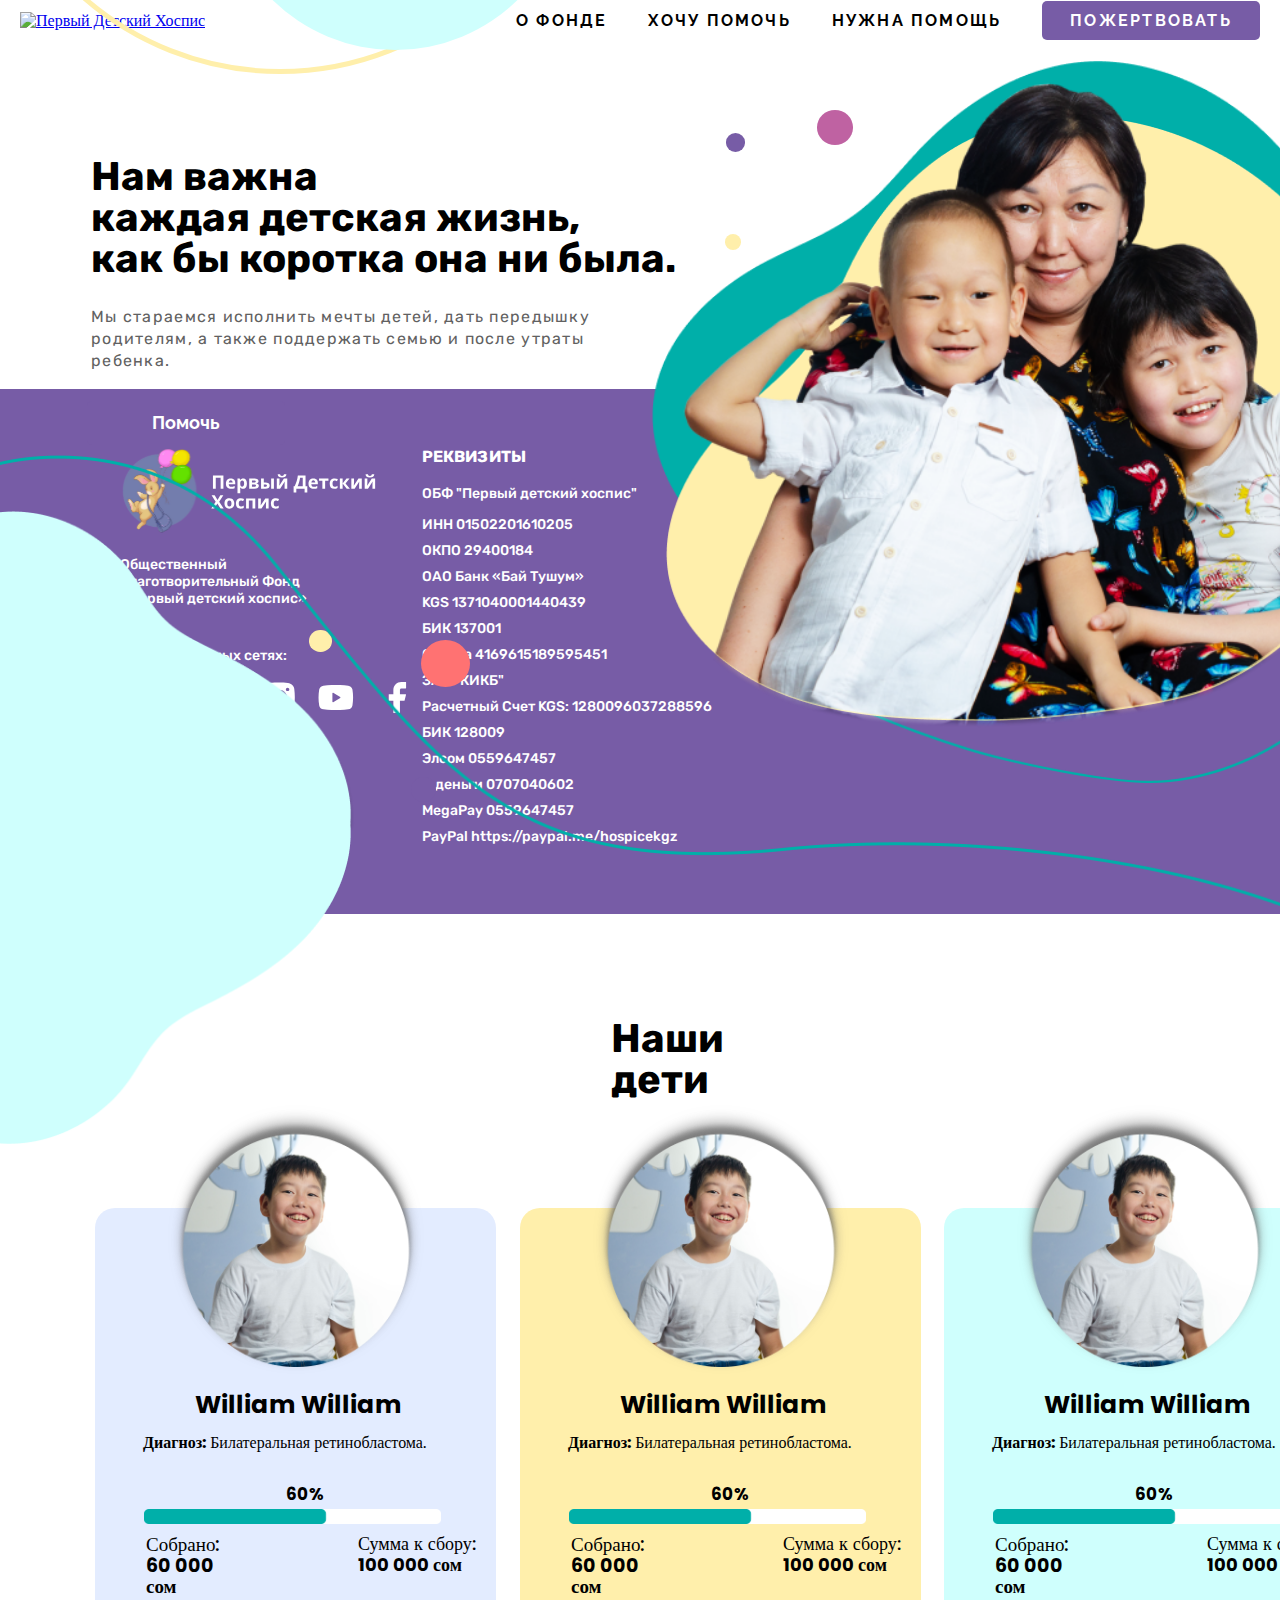
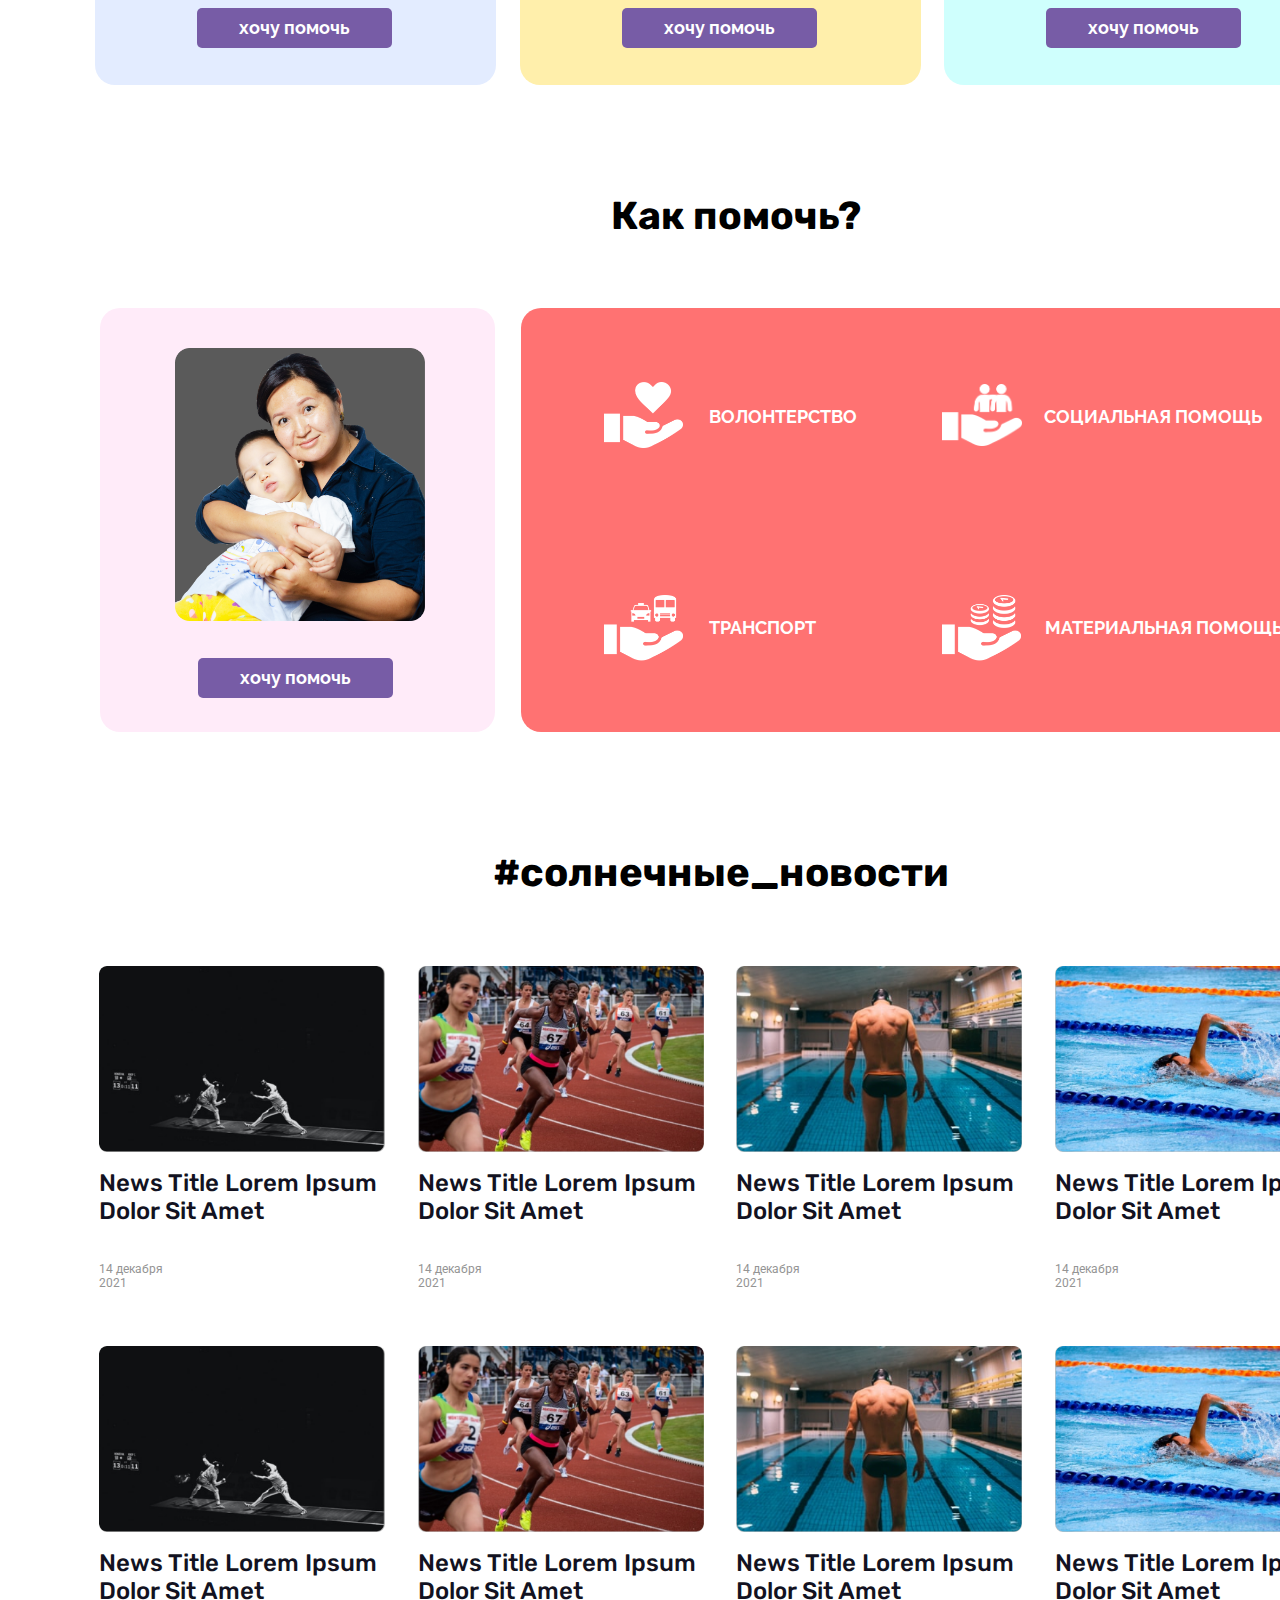
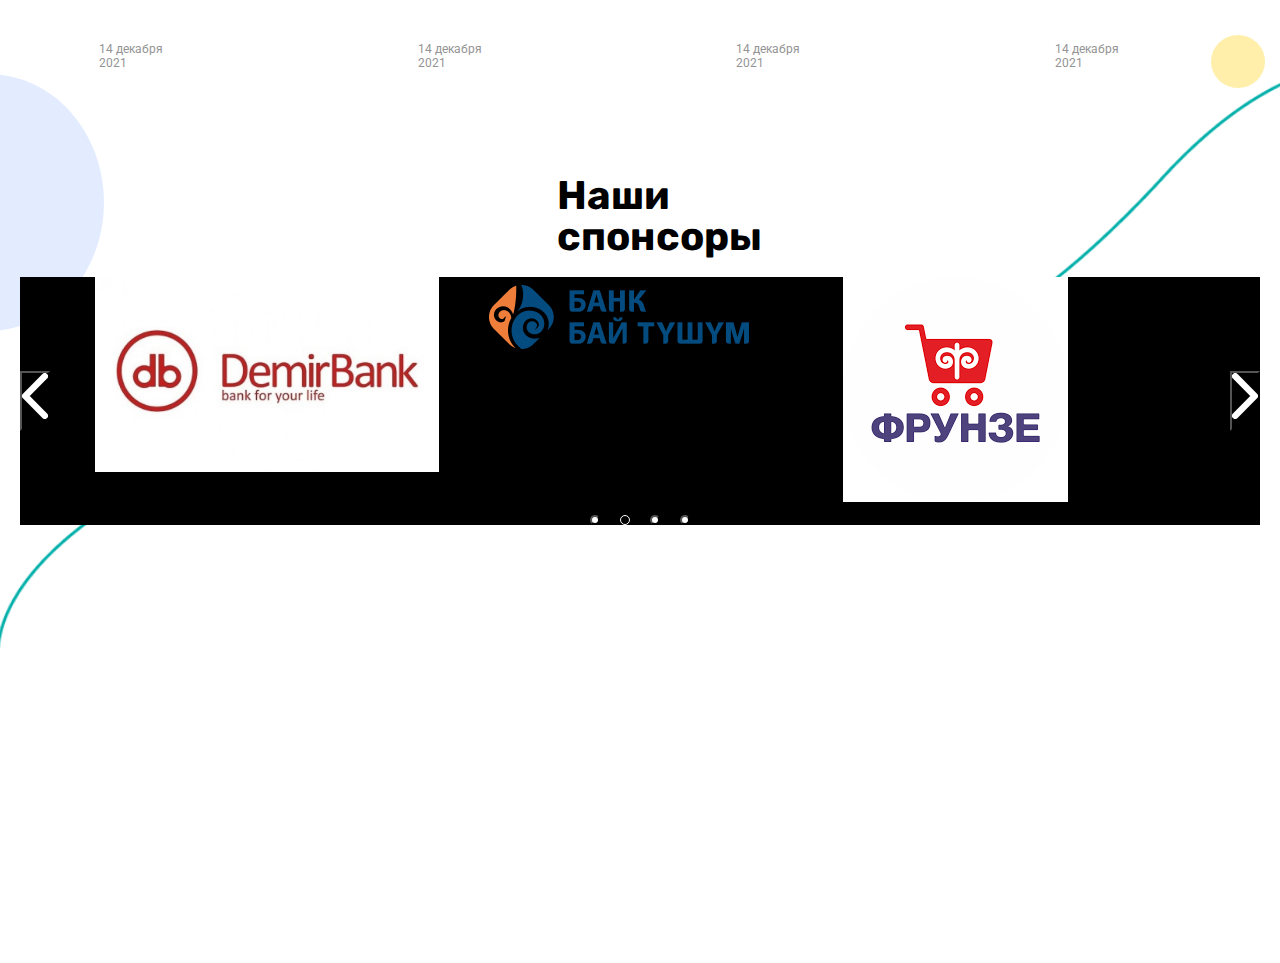
==== commit 1c903a64: "Merge branch 'main' into devs" ====
--- a/index.html
+++ b/index.html
@@ -279,6 +279,151 @@
 		</div>
 	</section>
 
+	<footer class="footer">
+		<div class="container">
+			<div class="footer__inner">
+				<div class="footer__inner__social-media-logo">
+					<ul class="footer__inner__social-media-logo__inner">
+						<li class="footer__inner__social-media-logo__inner__item">
+							<a class="footer__inner__social-media-logo__inner__item__logo-link" href="index.html">
+								<img class="footer__inner__social-media-logo__inner__item__logo-link__logo"
+									src="./img/logo-footer.svg" alt="Первый Детский Хоспис">
+							</a>
+						</li>
+						<li class="footer__inner__social-media-logo__inner__item">
+							<p class="footer__inner__social-media-logo__inner__item__hospice-descr">
+								Общественный Благотворительный
+								Фонд «Первый детский хоспис»
+							</p>
+						</li>
+						<li class="footer__inner__social-media-logo__inner__item">
+							<p class="footer__inner__social-media-logo__inner__item__sm-descr">Мы в социальных сетях:</p>
+						</li>
+						<li class="footer__inner__social-media-logo__inner__item">
+							<a class="footer__inner__social-media-logo__inner__item__link " href="https://t.me/userName">
+								<img class="footer__inner__social-media-logo__inner__item__link__img__telegram"
+									src="./img/Telegram.svg" alt="Telegram">
+							</a>
+							<a class="footer__inner__social-media-logo__inner__item__link " href="https://wa.me/+996700700700">
+								<img class="footer__inner__social-media-logo__inner__item__link__img__whatsapp"
+									src="./img/Whatsapp.svg" alt="Whatsapp">
+							</a>
+							<a class="footer__inner__social-media-logo__inner__item__link "
+								href="https://instagram.com/hospicekgz">
+								<img class="footer__inner__social-media-logo__inner__item__link__img__instagram"
+									src="./img/Instagram.svg" alt="Instagram">
+							</a>
+							<a class="footer__inner__social-media-logo__inner__item__link"
+								href="https://youtube.com/hospicekgz">
+								<img class="footer__inner__social-media-logo__inner__item__link__img__youtube"
+									src="./img/Youtube.svg" alt="Youtube">
+							</a>
+							<a class="footer__inner__social-media-logo__inner__item__link"
+								href="https://facebook.com/hospicekgz">
+								<img class="footer__inner__social-media-logo__inner__item__link__img__facebook"
+									src="./img/Facebook.svg" alt="Facebook">
+							</a>
+
+						</li>
+					</ul>
+				</div>
+
+				<div class="footer__inner__requisites-info-contact">
+					<div class="footer__inner__requisites-info-contact__inner">
+						<div class="footer__inner__requisites-info-contact__inner__requisites">
+							<h3 class="footer__inner__requisites-info-contact__inner__title">Реквизиты</h3>
+							<p class="footer__inner__requisites-info-contact__inner__requisites__item footer__mb-unique">
+								ОБФ "Первый детский хоспис"
+							</p>
+							<p class="footer__inner__requisites-info-contact__inner__requisites__item">
+								ИНН 01502201610205
+
+							</p>
+							<p class="footer__inner__requisites-info-contact__inner__requisites__item">
+								ОКПО 29400184
+
+							</p>
+							<p class="footer__inner__requisites-info-contact__inner__requisites__item">
+								ОАО Банк «Бай Тушум»
+							</p>
+							<p class="footer__inner__requisites-info-contact__inner__requisites__item">
+								KGS 1371040001440439
+							</p>
+							<p class="footer__inner__requisites-info-contact__inner__requisites__item">
+								БИК 137001
+							</p>
+							<p class="footer__inner__requisites-info-contact__inner__requisites__item">
+								Optima 4169615189595451
+							</p>
+							<p class="footer__inner__requisites-info-contact__inner__requisites__item">
+								ЗАО "КИКБ"
+							</p>
+							<p class="footer__inner__requisites-info-contact__inner__requisites__item">
+								Расчетный Счет KGS: 1280096037288596
+							</p>
+							<p class="footer__inner__requisites-info-contact__inner__requisites__item">
+								БИК 128009
+							</p>
+							<p class="footer__inner__requisites-info-contact__inner__requisites__item">
+								Элсом 0559647457
+							</p>
+							<p class="footer__inner__requisites-info-contact__inner__requisites__item">
+								О деньги 0707040602
+							</p>
+							<p class="footer__inner__requisites-info-contact__inner__requisites__item">
+								MegaPay 0559647457
+							</p>
+							<p class="footer__inner__requisites-info-contact__inner__requisites__item">
+								PayPal <a class="footer__inner__requisites-info-contact__inner__requisites__item__PayPal-link"
+									href="https://paypal.me/hospicekgz" target="_blank">https://paypal.me/hospicekgz</a>
+							</p>
+						</div>
+
+						<div class="footer__inner__requisites-info-contact__inner__info">
+							<h3 class="footer__inner__requisites-info-contact__inner__title">Информация</h3>
+
+							<a class="footer__inner__requisites-info-contact__inner__info__item" href="index.html">Главная</a>
+							<a class="footer__inner__requisites-info-contact__inner__info__item" href="#">О фонде</a>
+							<a class="footer__inner__requisites-info-contact__inner__info__item" href="wanthelp.html">Хочу
+								помочь</a>
+							<a class="footer__inner__requisites-info-contact__inner__info__item" href="need-help.html">Нужна
+								помощь</a>
+						</div>
+
+						<!--Requisites Info Contact-->
+						<div class="footer__inner__requisites-info-contact__inner__contact">
+							<h3 class="footer__inner__requisites-info-contact__inner__title">Контакты</h3>
+							<div class="footer__inner__requisites-info-contact__inner__contact__item  footer__mb-unique">
+								<img class="footer__inner__requisites-info-contact__inner__contact__item__icon__location"
+									src="./img/location.svg" alt="Location">
+								<p class="footer__inner__requisites-info-contact__inner__contact__item__location">г. Бишкек,
+									бул. Молодой Гвардии 71а</p>
+							</div>
+							<div class="footer__inner__requisites-info-contact__inner__contact__item">
+								<img class="footer__inner__requisites-info-contact__inner__contact__item__icon__email"
+									src="./img/email.svg" alt="Email">
+								<a class="footer__inner__requisites-info-contact__inner__contact__item__email__text"
+									href="mailto:childrenshospice.kg@gmail.com">childrenshospice.kg@gmail.com</a>
+							</div>
+							<div class="footer__inner__requisites-info-contact__inner__contact__item">
+								<img class="footer__inner__requisites-info-contact__inner__contact__item__icon__phone"
+									src="./img/phone.svg" alt="Phone Number">
+								<div class="footer__inner__requisites-info-contact__inner__contact__item__phone__numbers">
+									<a class="footer__inner__requisites-info-contact__inner__contact__item__phone__numbers__item"
+										href="tel:+996550050440">+996
+										(550) 050440 </a>
+									<a class="footer__inner__requisites-info-contact__inner__contact__item__phone__numbers__item"
+										href="tel:+996559647457">+996
+										(559) 647457</a>
+								</div>
+							</div>
+						</div>
+					</div>
+				</div>
+			</div>
+		</div>
+	</footer>
+
 	<!-- Подключаем jQuery -->
 	<script src="https://code.jquery.com/jquery-3.4.1.min.js"></script>
 	<!-- Подключаем слайдер Slick -->
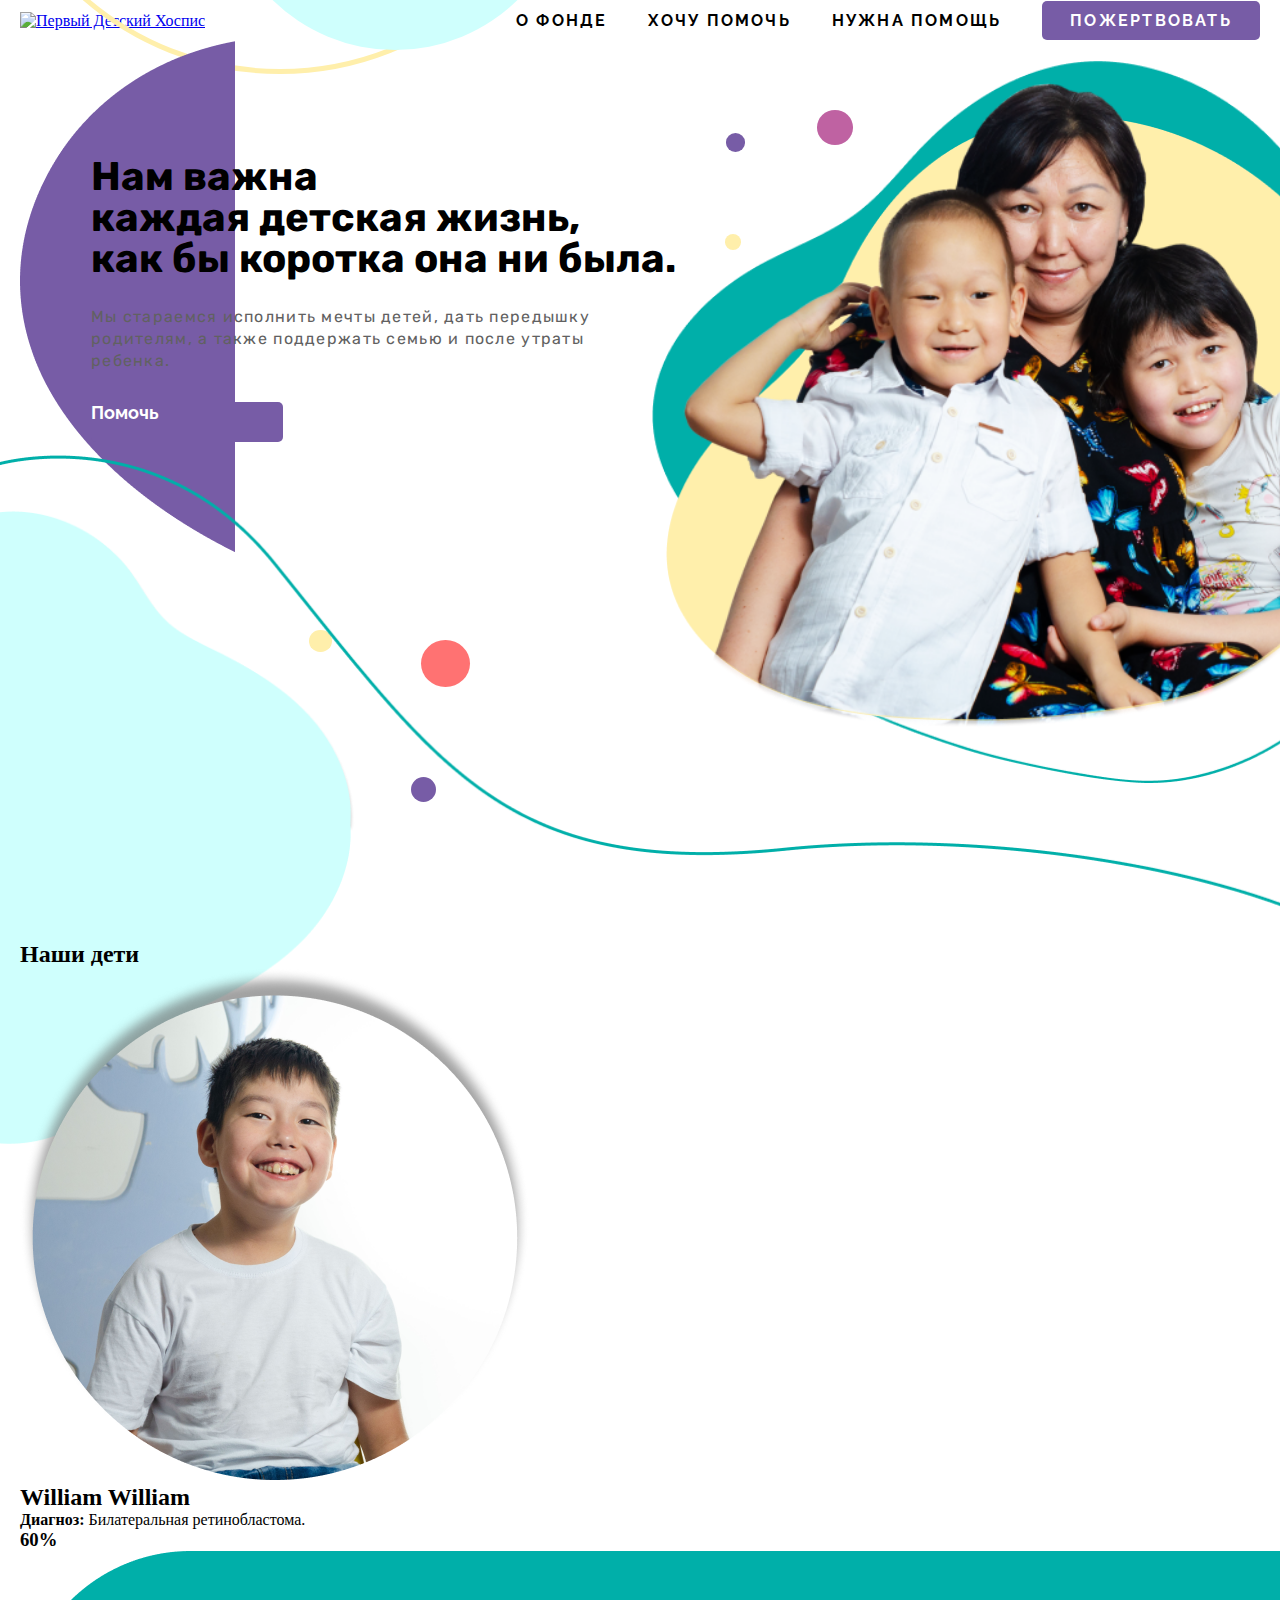
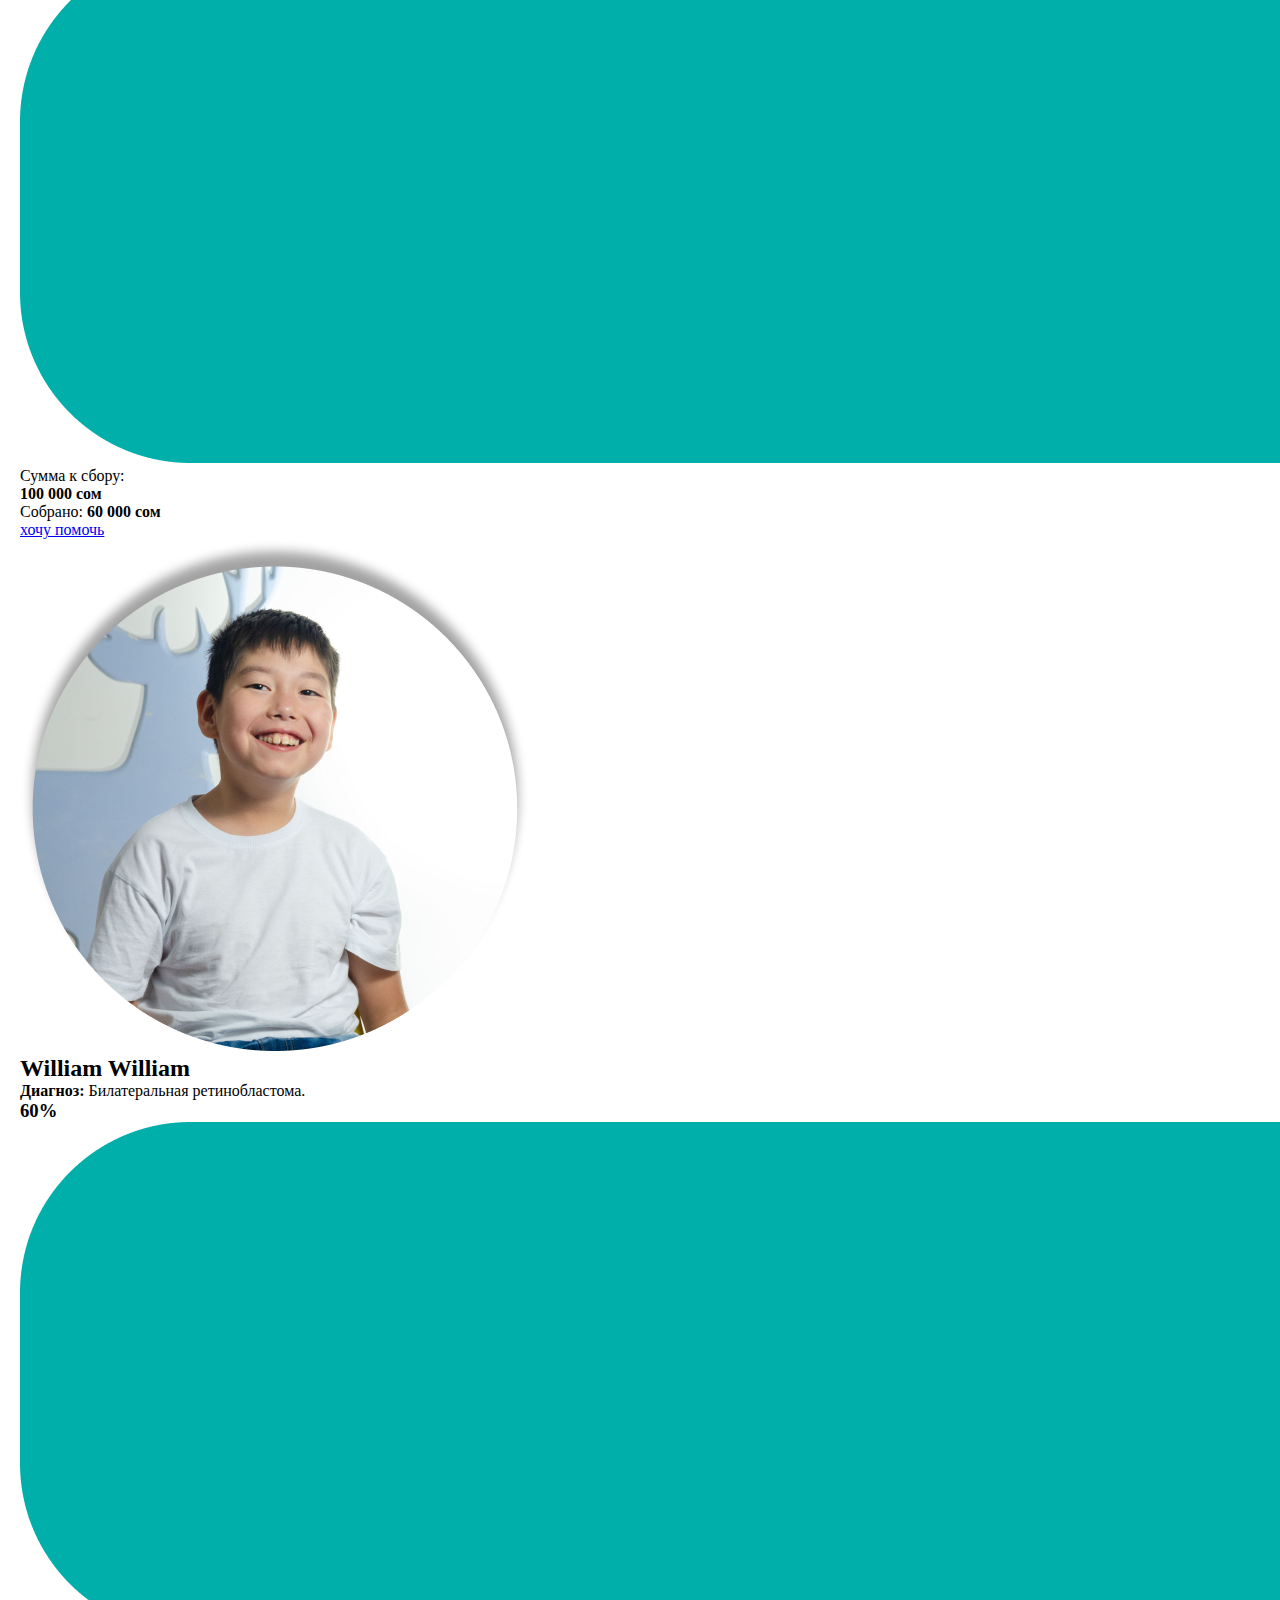
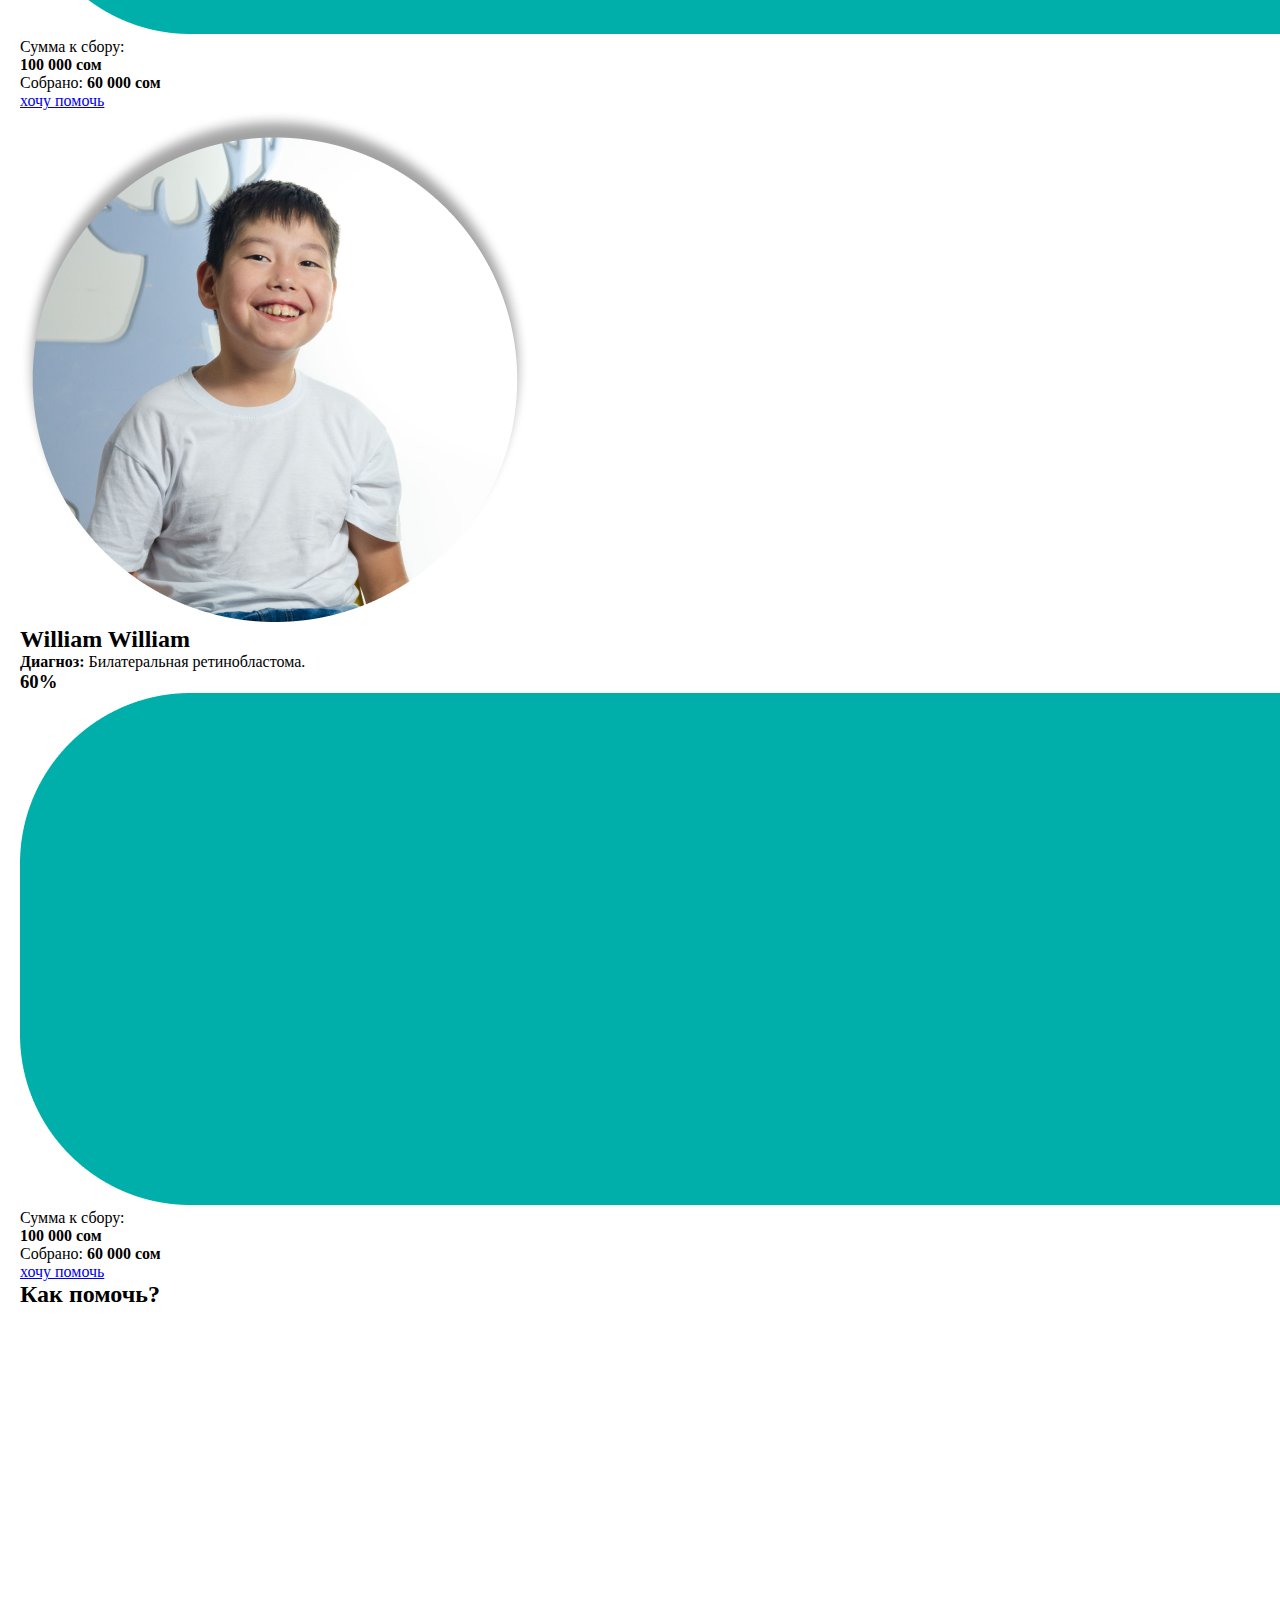
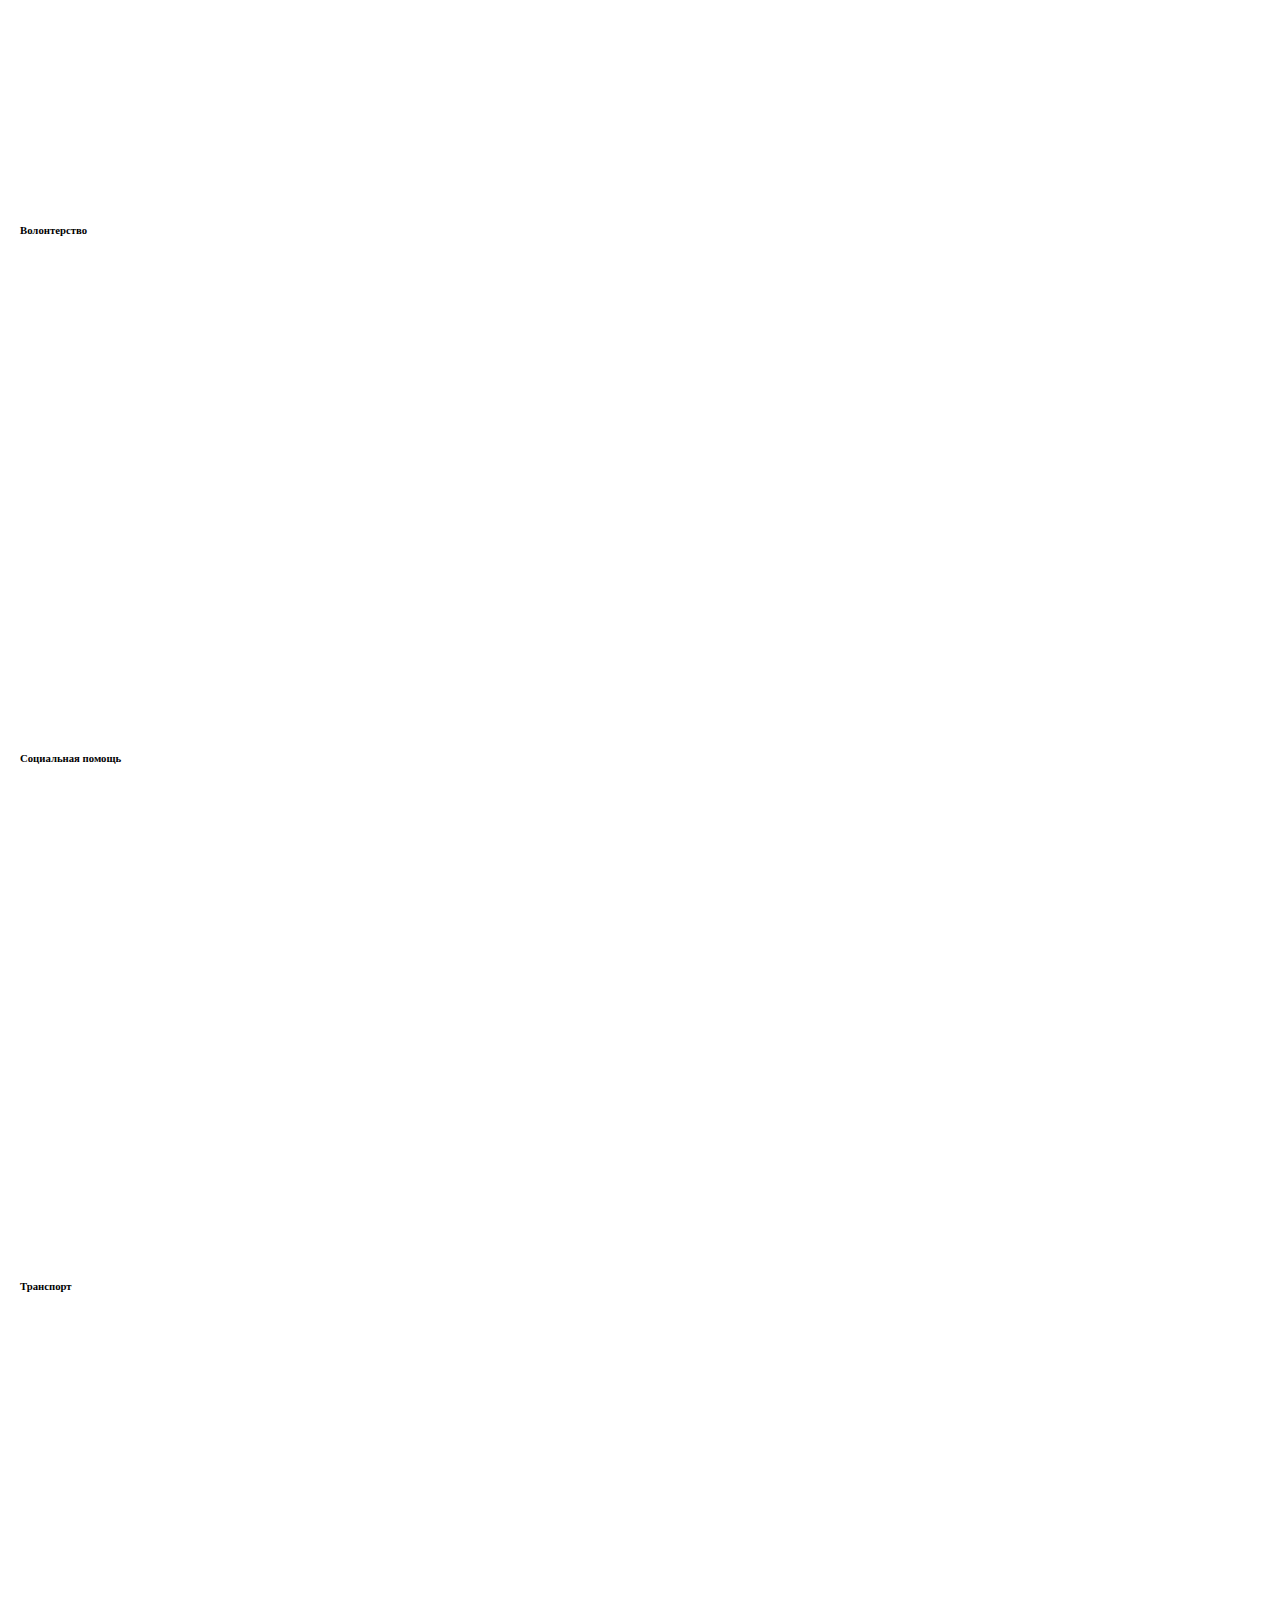
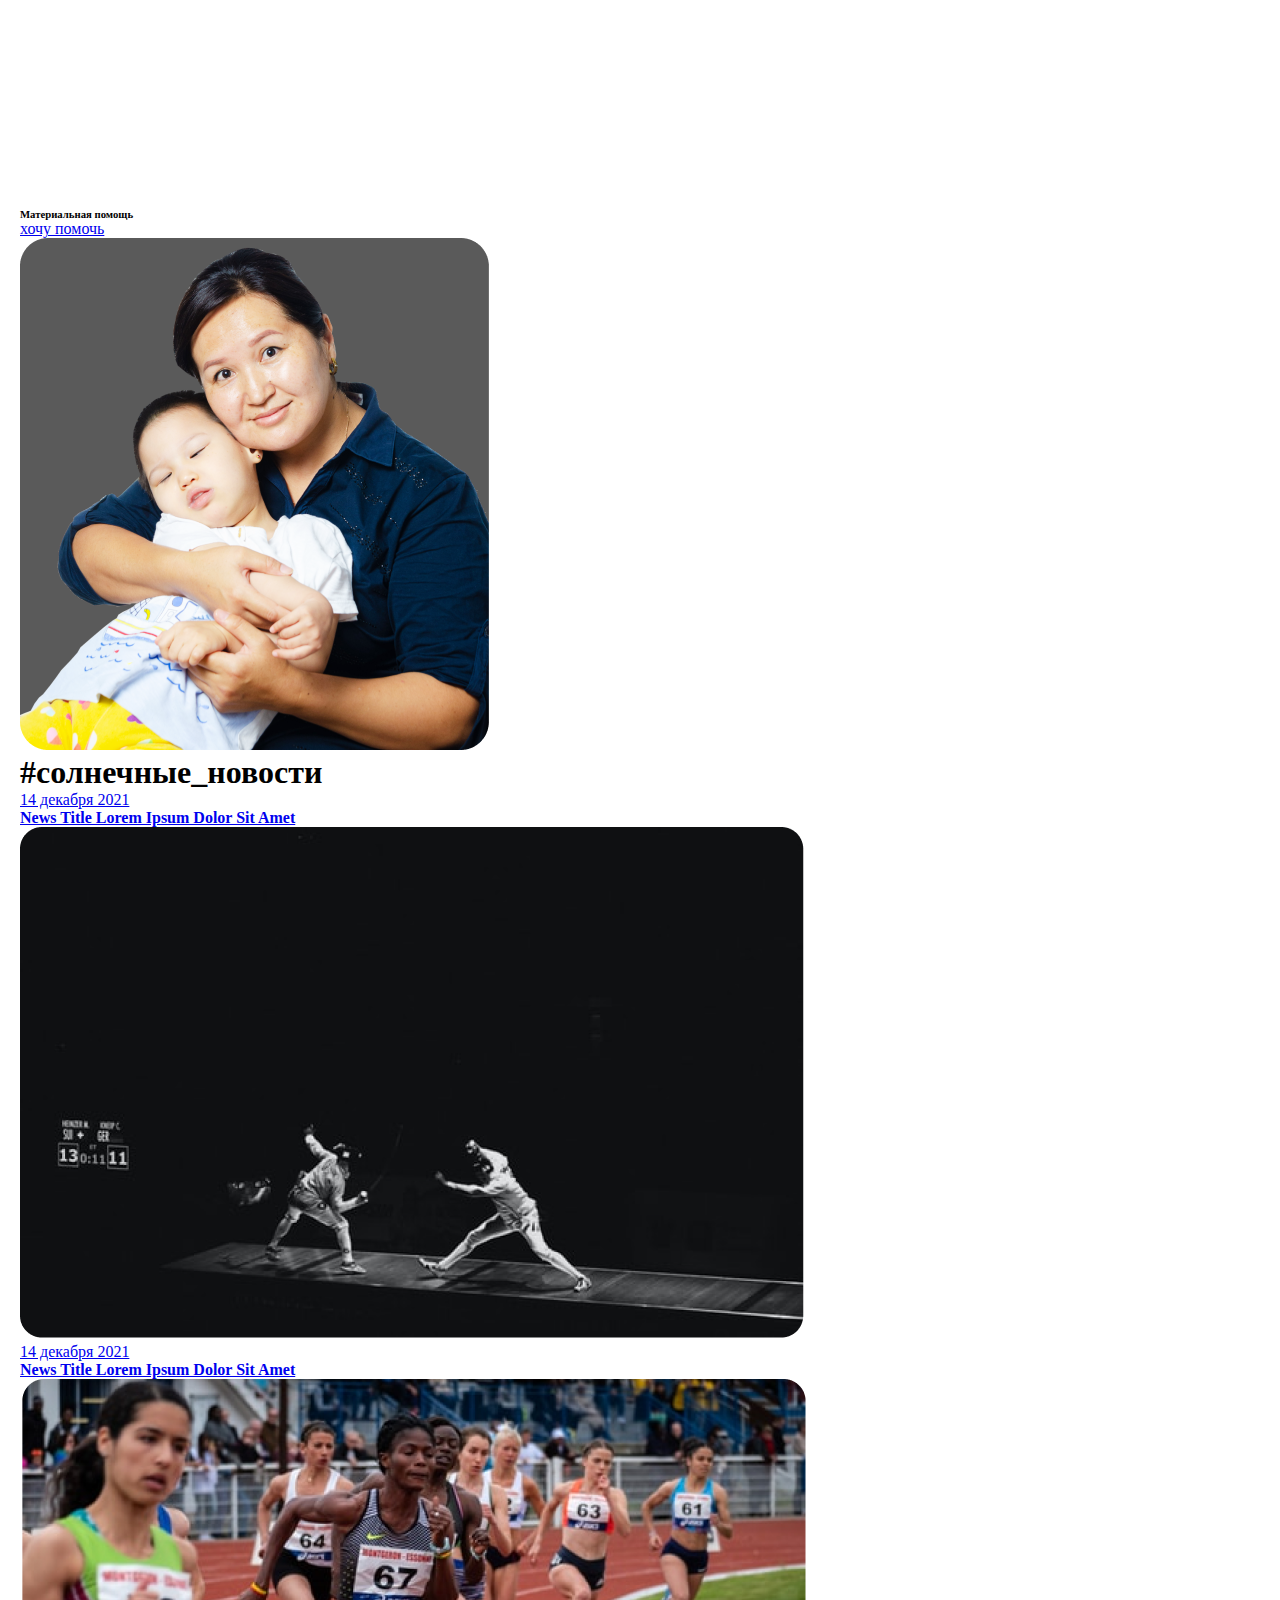
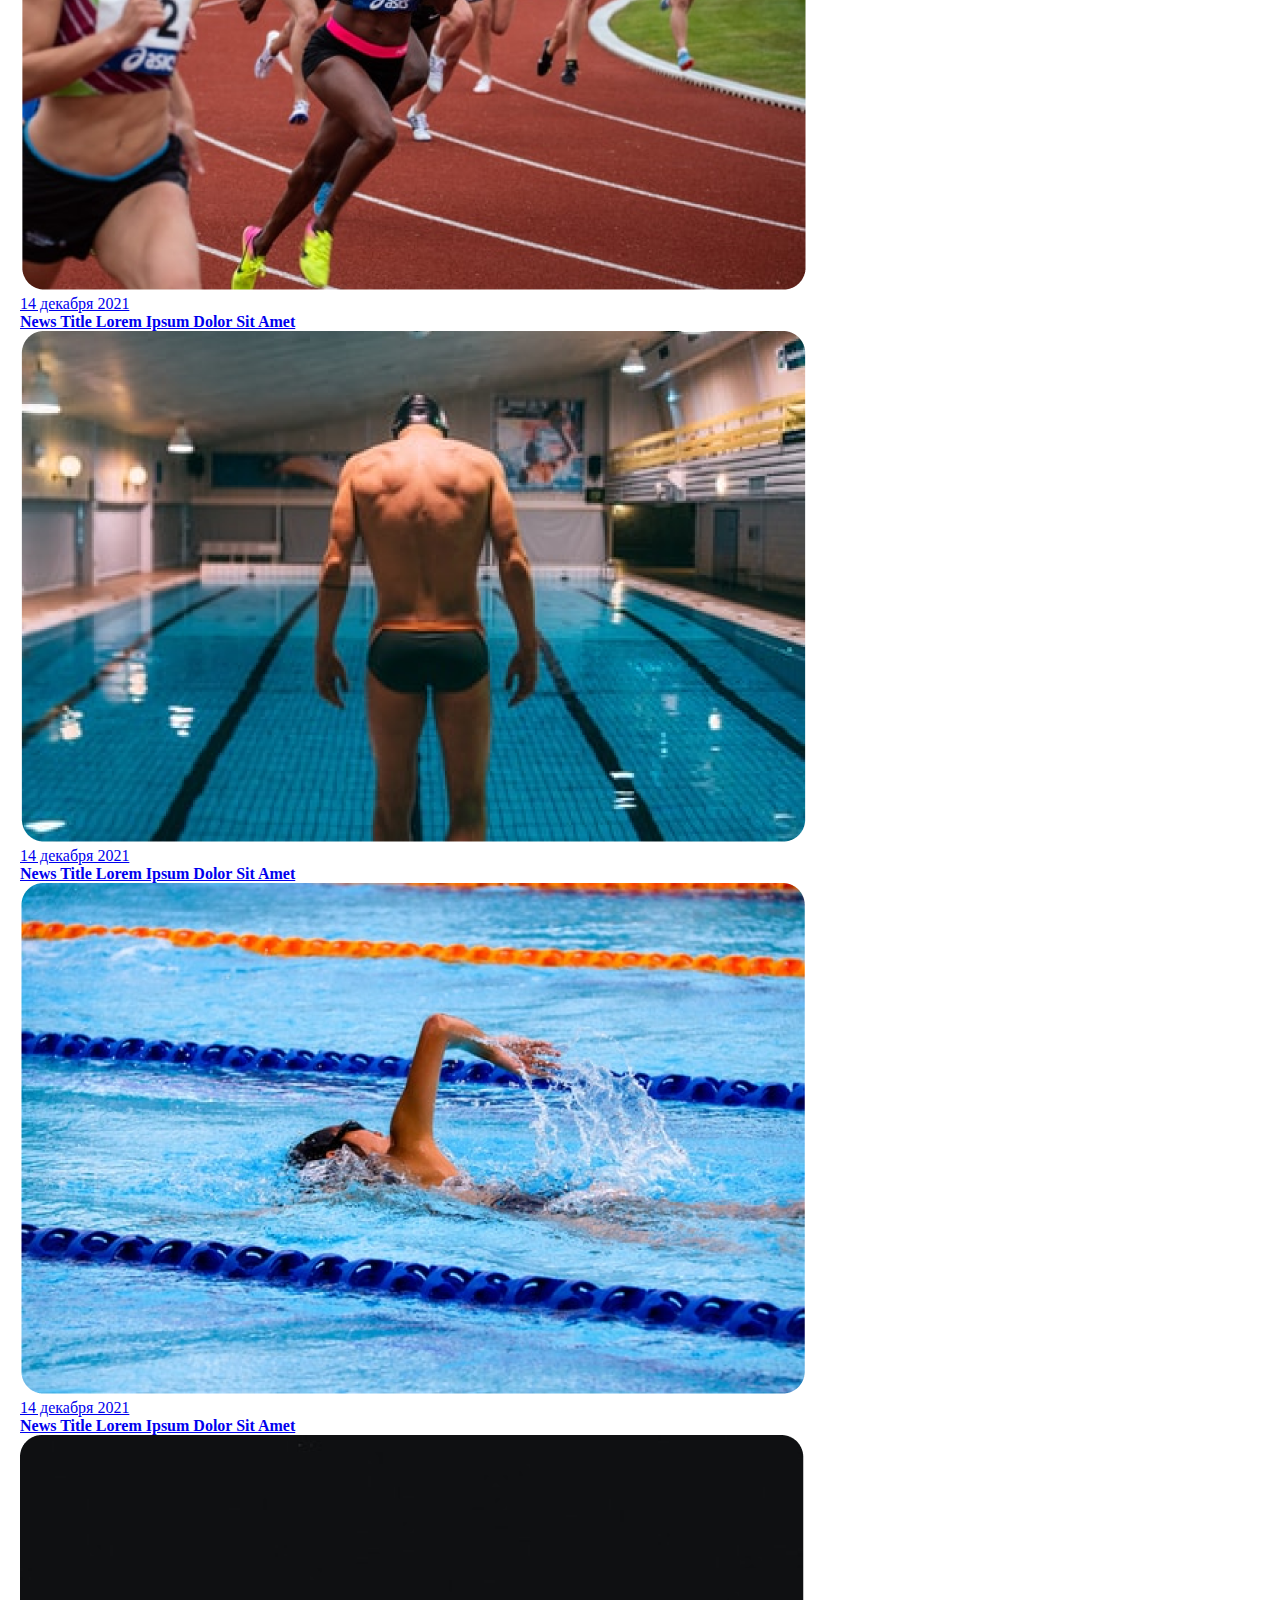
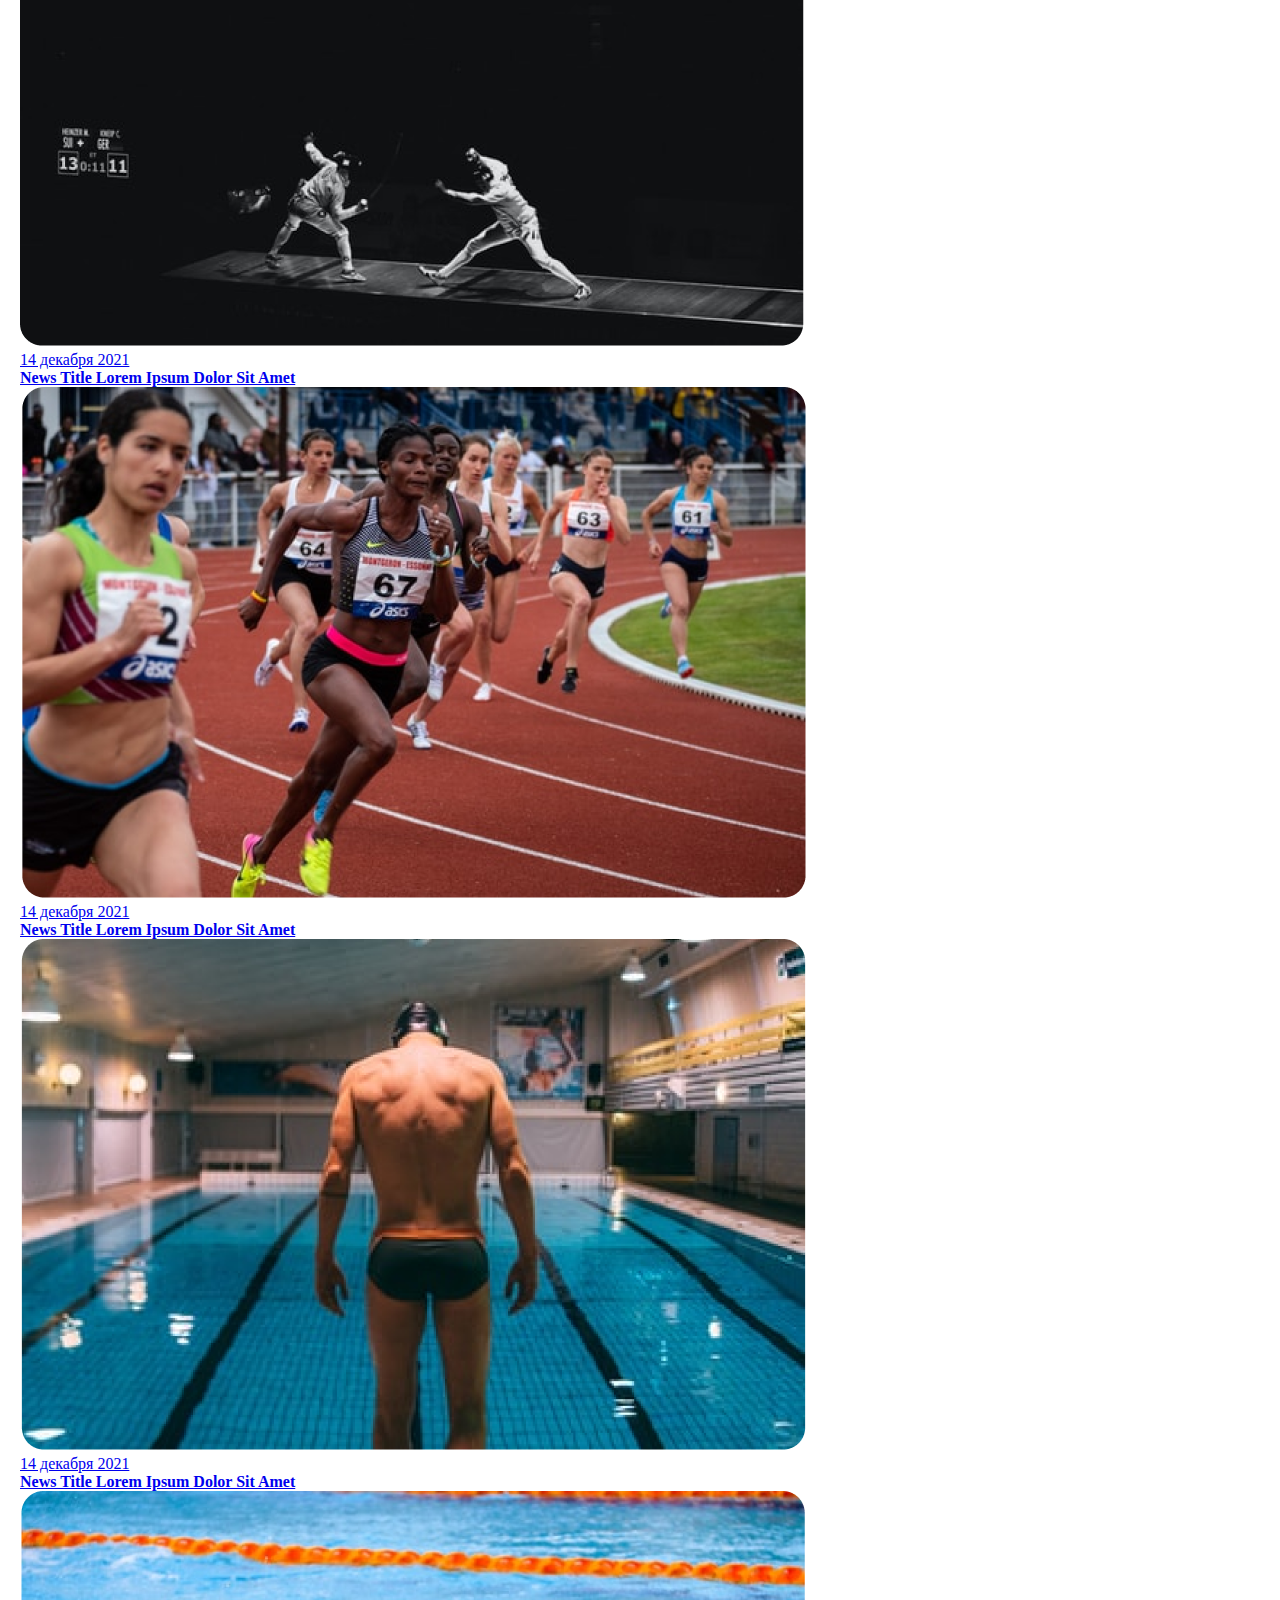
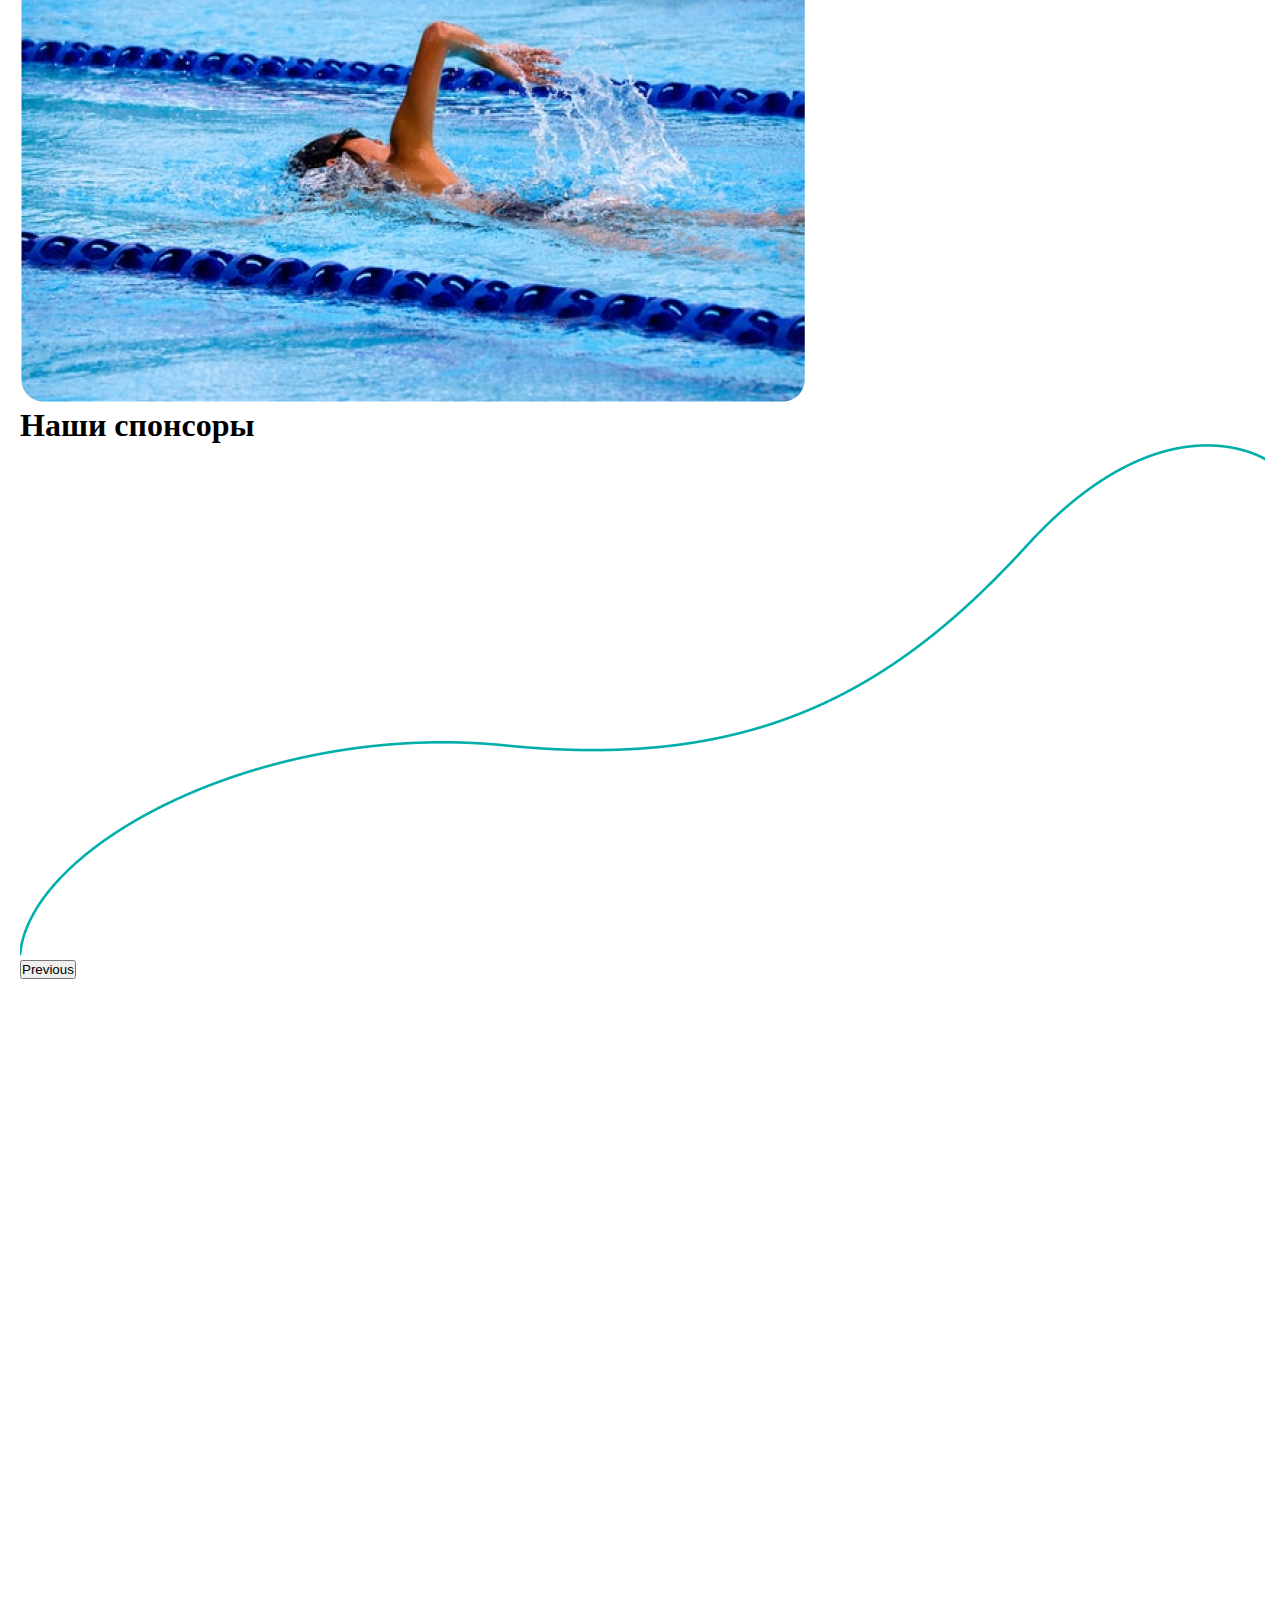
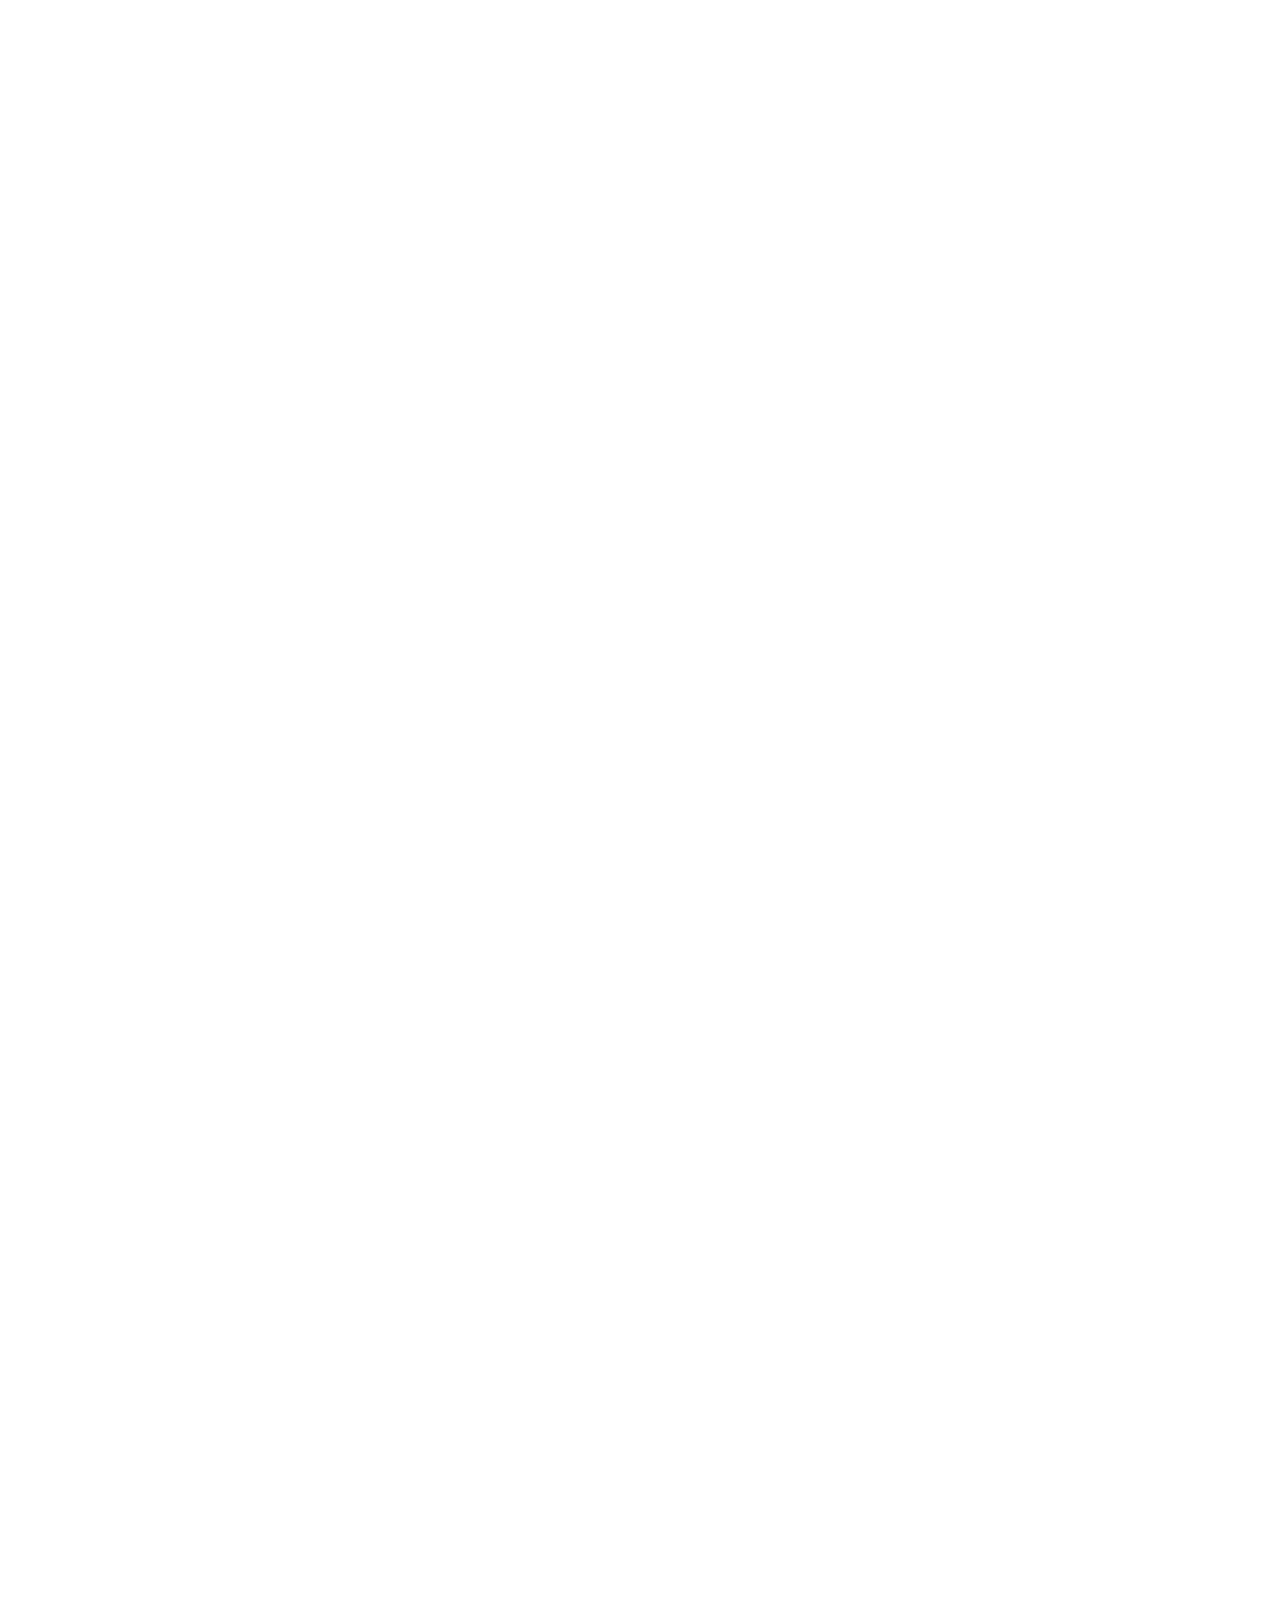
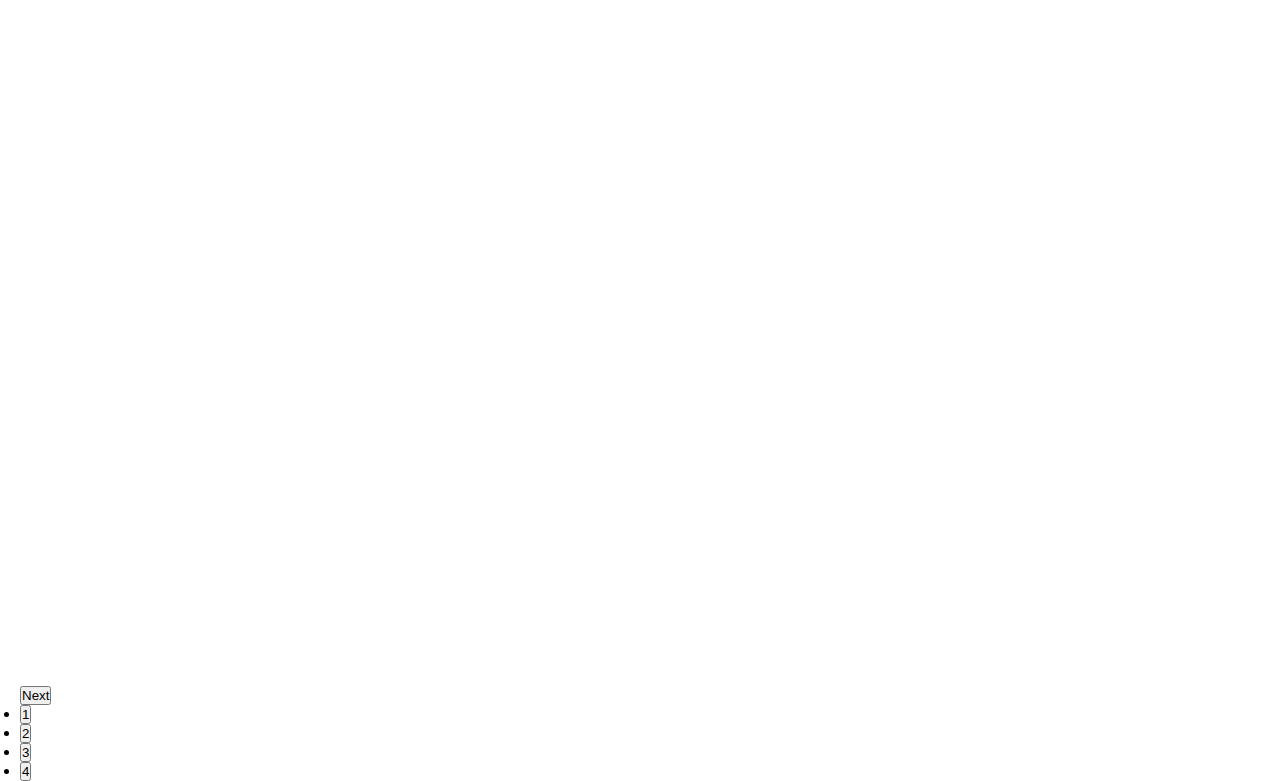
==== commit 296a7461: "Merge pull request #24 from KelechekDigitalH/devs" ====
--- a/index.html
+++ b/index.html
@@ -279,151 +279,6 @@
 		</div>
 	</section>
 
-	<footer class="footer">
-		<div class="container">
-			<div class="footer__inner">
-				<div class="footer__inner__social-media-logo">
-					<ul class="footer__inner__social-media-logo__inner">
-						<li class="footer__inner__social-media-logo__inner__item">
-							<a class="footer__inner__social-media-logo__inner__item__logo-link" href="index.html">
-								<img class="footer__inner__social-media-logo__inner__item__logo-link__logo"
-									src="./img/logo-footer.svg" alt="Первый Детский Хоспис">
-							</a>
-						</li>
-						<li class="footer__inner__social-media-logo__inner__item">
-							<p class="footer__inner__social-media-logo__inner__item__hospice-descr">
-								Общественный Благотворительный
-								Фонд «Первый детский хоспис»
-							</p>
-						</li>
-						<li class="footer__inner__social-media-logo__inner__item">
-							<p class="footer__inner__social-media-logo__inner__item__sm-descr">Мы в социальных сетях:</p>
-						</li>
-						<li class="footer__inner__social-media-logo__inner__item">
-							<a class="footer__inner__social-media-logo__inner__item__link " href="https://t.me/userName">
-								<img class="footer__inner__social-media-logo__inner__item__link__img__telegram"
-									src="./img/Telegram.svg" alt="Telegram">
-							</a>
-							<a class="footer__inner__social-media-logo__inner__item__link " href="https://wa.me/+996700700700">
-								<img class="footer__inner__social-media-logo__inner__item__link__img__whatsapp"
-									src="./img/Whatsapp.svg" alt="Whatsapp">
-							</a>
-							<a class="footer__inner__social-media-logo__inner__item__link "
-								href="https://instagram.com/hospicekgz">
-								<img class="footer__inner__social-media-logo__inner__item__link__img__instagram"
-									src="./img/Instagram.svg" alt="Instagram">
-							</a>
-							<a class="footer__inner__social-media-logo__inner__item__link"
-								href="https://youtube.com/hospicekgz">
-								<img class="footer__inner__social-media-logo__inner__item__link__img__youtube"
-									src="./img/Youtube.svg" alt="Youtube">
-							</a>
-							<a class="footer__inner__social-media-logo__inner__item__link"
-								href="https://facebook.com/hospicekgz">
-								<img class="footer__inner__social-media-logo__inner__item__link__img__facebook"
-									src="./img/Facebook.svg" alt="Facebook">
-							</a>
-
-						</li>
-					</ul>
-				</div>
-
-				<div class="footer__inner__requisites-info-contact">
-					<div class="footer__inner__requisites-info-contact__inner">
-						<div class="footer__inner__requisites-info-contact__inner__requisites">
-							<h3 class="footer__inner__requisites-info-contact__inner__title">Реквизиты</h3>
-							<p class="footer__inner__requisites-info-contact__inner__requisites__item footer__mb-unique">
-								ОБФ "Первый детский хоспис"
-							</p>
-							<p class="footer__inner__requisites-info-contact__inner__requisites__item">
-								ИНН 01502201610205
-
-							</p>
-							<p class="footer__inner__requisites-info-contact__inner__requisites__item">
-								ОКПО 29400184
-
-							</p>
-							<p class="footer__inner__requisites-info-contact__inner__requisites__item">
-								ОАО Банк «Бай Тушум»
-							</p>
-							<p class="footer__inner__requisites-info-contact__inner__requisites__item">
-								KGS 1371040001440439
-							</p>
-							<p class="footer__inner__requisites-info-contact__inner__requisites__item">
-								БИК 137001
-							</p>
-							<p class="footer__inner__requisites-info-contact__inner__requisites__item">
-								Optima 4169615189595451
-							</p>
-							<p class="footer__inner__requisites-info-contact__inner__requisites__item">
-								ЗАО "КИКБ"
-							</p>
-							<p class="footer__inner__requisites-info-contact__inner__requisites__item">
-								Расчетный Счет KGS: 1280096037288596
-							</p>
-							<p class="footer__inner__requisites-info-contact__inner__requisites__item">
-								БИК 128009
-							</p>
-							<p class="footer__inner__requisites-info-contact__inner__requisites__item">
-								Элсом 0559647457
-							</p>
-							<p class="footer__inner__requisites-info-contact__inner__requisites__item">
-								О деньги 0707040602
-							</p>
-							<p class="footer__inner__requisites-info-contact__inner__requisites__item">
-								MegaPay 0559647457
-							</p>
-							<p class="footer__inner__requisites-info-contact__inner__requisites__item">
-								PayPal <a class="footer__inner__requisites-info-contact__inner__requisites__item__PayPal-link"
-									href="https://paypal.me/hospicekgz" target="_blank">https://paypal.me/hospicekgz</a>
-							</p>
-						</div>
-
-						<div class="footer__inner__requisites-info-contact__inner__info">
-							<h3 class="footer__inner__requisites-info-contact__inner__title">Информация</h3>
-
-							<a class="footer__inner__requisites-info-contact__inner__info__item" href="index.html">Главная</a>
-							<a class="footer__inner__requisites-info-contact__inner__info__item" href="#">О фонде</a>
-							<a class="footer__inner__requisites-info-contact__inner__info__item" href="wanthelp.html">Хочу
-								помочь</a>
-							<a class="footer__inner__requisites-info-contact__inner__info__item" href="need-help.html">Нужна
-								помощь</a>
-						</div>
-
-						<!--Requisites Info Contact-->
-						<div class="footer__inner__requisites-info-contact__inner__contact">
-							<h3 class="footer__inner__requisites-info-contact__inner__title">Контакты</h3>
-							<div class="footer__inner__requisites-info-contact__inner__contact__item  footer__mb-unique">
-								<img class="footer__inner__requisites-info-contact__inner__contact__item__icon__location"
-									src="./img/location.svg" alt="Location">
-								<p class="footer__inner__requisites-info-contact__inner__contact__item__location">г. Бишкек,
-									бул. Молодой Гвардии 71а</p>
-							</div>
-							<div class="footer__inner__requisites-info-contact__inner__contact__item">
-								<img class="footer__inner__requisites-info-contact__inner__contact__item__icon__email"
-									src="./img/email.svg" alt="Email">
-								<a class="footer__inner__requisites-info-contact__inner__contact__item__email__text"
-									href="mailto:childrenshospice.kg@gmail.com">childrenshospice.kg@gmail.com</a>
-							</div>
-							<div class="footer__inner__requisites-info-contact__inner__contact__item">
-								<img class="footer__inner__requisites-info-contact__inner__contact__item__icon__phone"
-									src="./img/phone.svg" alt="Phone Number">
-								<div class="footer__inner__requisites-info-contact__inner__contact__item__phone__numbers">
-									<a class="footer__inner__requisites-info-contact__inner__contact__item__phone__numbers__item"
-										href="tel:+996550050440">+996
-										(550) 050440 </a>
-									<a class="footer__inner__requisites-info-contact__inner__contact__item__phone__numbers__item"
-										href="tel:+996559647457">+996
-										(559) 647457</a>
-								</div>
-							</div>
-						</div>
-					</div>
-				</div>
-			</div>
-		</div>
-	</footer>
-
 	<!-- Подключаем jQuery -->
 	<script src="https://code.jquery.com/jquery-3.4.1.min.js"></script>
 	<!-- Подключаем слайдер Slick -->
--- a/CSS/main-styles.min.css
+++ b/CSS/main-styles.min.css
@@ -1,4 +1 @@
-@import url("https://fonts.googleapis.com/css2?family=Inter:wght@100;300;500;700;900&family=Open+Sans:wght@300;400;500;600;700;800&family=Poppins:wght@100;200;300;400;500;600;700;800;900&family=Raleway:wght@100;200;300;400;500;600;700;800;900&family=Roboto:ital,wght@0,100;0,300;0,400;0,500;0,700;0,900;1,100&family=Rubik:ital,wght@0,300;0,400;0,500;0,600;0,700;0,800;0,900;1,300;1,400&family=Varela+Round&display=swap");*,*::after,*::before{-webkit-box-sizing:border-box;box-sizing:border-box;margin:0;padding:0}::-moz-selection{background:#775ca6;color:#fff}::selection{background:#775ca6;color:#fff}.container{width:1240px;margin:auto}@media (max-width: 1023.98px){.container{width:100%;padding:20px}}.header__inner{display:-webkit-box;display:-webkit-flex;display:-ms-flexbox;display:flex;-webkit-box-align:center;-webkit-align-items:center;-ms-flex-align:center;align-items:center;-webkit-box-pack:justify;-webkit-justify-content:space-between;-ms-flex-pack:justify;justify-content:space-between;padding:10px 0;position:relative}.header__inner__logo{width:30%;cursor:pointer}.header__inner__circle-bg-border{border:5px solid #ffefab;-webkit-border-radius:50%;border-radius:50%;width:600px;height:600px;position:absolute;left:-40px;top:-526px}.header__inner__circle-bg{background-color:#cffffd;-webkit-border-radius:50%;border-radius:50%;width:350px;height:350px;position:absolute;left:200px;top:-300px}.header__inner__menu{display:-webkit-box;display:-webkit-flex;display:-ms-flexbox;display:flex;-webkit-box-align:center;-webkit-align-items:center;-ms-flex-align:center;align-items:center;-webkit-box-pack:justify;-webkit-justify-content:space-between;-ms-flex-pack:justify;justify-content:space-between;width:60%}.header__inner__menu__item{list-style:none}.header__inner__menu__item__link{text-decoration:none;font-family:"Raleway", sans-serif;font-style:normal;font-weight:bold;font-size:16px;line-height:21px;letter-spacing:0.14em;color:#000000;text-transform:uppercase}.header__inner__menu__item__link:hover{padding-bottom:10px;border-bottom:#775ca6 solid 4px;-webkit-transition:0.5s ease;-o-transition:0.5s ease;transition:0.5s ease}.header__inner__menu__item__link-donate{background:#775ca6;-webkit-border-radius:5px;border-radius:5px;padding:10px 28px;color:#fff;-webkit-transition:0.8s ease;-o-transition:0.8s ease;transition:0.8s ease}.header__inner__menu__item__link-donate:hover{border-bottom:none;background-color:#fff;color:#775ca6;border:#775ca6 solid 1px}.header__inner__menu__item+.header__inner__menu__item{margin-left:40px}.footer{font-family:"Rubik", sans-serif;background-color:#775ca6;font-style:normal;font-weight:500;font-size:14px;line-height:17px;color:#fff;margin-top:100px}.footer__inner{display:-webkit-box;display:-webkit-flex;display:-ms-flexbox;display:flex;-webkit-box-pack:justify;-webkit-justify-content:space-between;-ms-flex-pack:justify;justify-content:space-between;-webkit-box-align:start;-webkit-align-items:flex-start;-ms-flex-align:start;align-items:flex-start;padding:60px 100px}.footer__inner__social-media-logo{width:24%;padding-right:30px}.footer__inner__social-media-logo__inner{display:-webkit-box;display:-webkit-flex;display:-ms-flexbox;display:flex;-webkit-box-orient:vertical;-webkit-box-direction:normal;-webkit-flex-direction:column;-ms-flex-direction:column;flex-direction:column;-webkit-justify-content:space-around;-ms-flex-pack:distribute;justify-content:space-around;-webkit-box-align:start;-webkit-align-items:flex-start;-ms-flex-align:start;align-items:flex-start}.footer__inner__social-media-logo__inner__item{list-style:none;display:-webkit-box;display:-webkit-flex;display:-ms-flexbox;display:flex;-webkit-box-pack:justify;-webkit-justify-content:space-between;-ms-flex-pack:justify;justify-content:space-between;-webkit-box-align:center;-webkit-align-items:center;-ms-flex-align:center;align-items:center}.footer__inner__social-media-logo__inner__item__hospice-descr{margin:17px 0 40px}.footer__inner__social-media-logo__inner__item__sm-descr{margin-bottom:13px}.footer__inner__social-media-logo__inner__item__link+.footer__inner__social-media-logo__inner__item__link{margin-left:20px}.footer__inner__requisites-info-contact{width:71%}.footer__inner__requisites-info-contact__inner{display:-ms-grid;display:grid;-ms-grid-columns:1fr 1fr 1fr;grid-template-columns:1fr 1fr 1fr;grid-gap:0}.footer__inner__requisites-info-contact__inner__title{font-weight:bold;font-size:16px;line-height:16px;letter-spacing:0.01em;text-transform:uppercase;margin-bottom:20px}.footer__inner__requisites-info-contact__inner__requisites{width:290px}.footer__inner__requisites-info-contact__inner__requisites__item__PayPal-link{color:#fff;text-decoration:none}.footer__inner__requisites-info-contact__inner__requisites__item+.footer__inner__requisites-info-contact__inner__requisites__item{margin-bottom:9px}.footer__inner__requisites-info-contact__inner__info{width:100%;display:-webkit-box;display:-webkit-flex;display:-ms-flexbox;display:flex;-webkit-box-orient:vertical;-webkit-box-direction:normal;-webkit-flex-direction:column;-ms-flex-direction:column;flex-direction:column;-webkit-box-pack:start;-webkit-justify-content:flex-start;-ms-flex-pack:start;justify-content:flex-start;-webkit-box-align:start;-webkit-align-items:flex-start;-ms-flex-align:start;align-items:flex-start}.footer__inner__requisites-info-contact__inner__info__item{color:#fff;text-decoration:none;-webkit-transition:all 0.7s ease-in-out;-o-transition:all 0.7s ease-in-out;transition:all 0.7s ease-in-out}.footer__inner__requisites-info-contact__inner__info__item:hover{-webkit-text-decoration-line:underline;text-decoration-line:underline;color:#ffffff;opacity:0.7}.footer__inner__requisites-info-contact__inner__info__item+.footer__inner__requisites-info-contact__inner__info__item{margin-top:14px}.footer__inner__requisites-info-contact__inner__contact{width:100%}.footer__inner__requisites-info-contact__inner__contact__item{display:-webkit-box;display:-webkit-flex;display:-ms-flexbox;display:flex}.footer__inner__requisites-info-contact__inner__contact__item__location{color:#fff}.footer__inner__requisites-info-contact__inner__contact__item__icon__location,.footer__inner__requisites-info-contact__inner__contact__item__icon__phone,.footer__inner__requisites-info-contact__inner__contact__item__icon__email{margin-right:15px}.footer__inner__requisites-info-contact__inner__contact__item__email__text{color:#fff;text-decoration:none}.footer__inner__requisites-info-contact__inner__contact__item__phone{display:-webkit-box;display:-webkit-flex;display:-ms-flexbox;display:flex}.footer__inner__requisites-info-contact__inner__contact__item__phone__numbers{display:-webkit-box;display:-webkit-flex;display:-ms-flexbox;display:flex;-webkit-box-orient:vertical;-webkit-box-direction:normal;-webkit-flex-direction:column;-ms-flex-direction:column;flex-direction:column;-webkit-box-align:center;-webkit-align-items:center;-ms-flex-align:center;align-items:center}.footer__inner__requisites-info-contact__inner__contact__item__phone__numbers__item{color:#fff;text-decoration:none}.footer__inner__requisites-info-contact__inner__contact__item+.footer__inner__requisites-info-contact__inner__contact__item{margin-bottom:14px}.footer__mb-unique{margin-bottom:14px}@media (max-width: 1023.98px){.footer__inner{color:#fff;-webkit-box-orient:vertical;-webkit-box-direction:normal;-webkit-flex-direction:column;-ms-flex-direction:column;flex-direction:column;-webkit-box-align:center;-webkit-align-items:center;-ms-flex-align:center;align-items:center;margin:auto;padding:60px 20px}.footer__inner__social-media-logo{width:50%;padding-top:50px;-webkit-box-ordinal-group:3;-webkit-order:2;-ms-flex-order:2;order:2}.footer__inner__requisites-info-contact{width:100%;-webkit-box-ordinal-group:2;-webkit-order:1;-ms-flex-order:1;order:1}.footer__inner__requisites-info-contact__requisites{width:100%}.footer__inner__requisites-info-contact__info{width:100%}}@media (max-width: 679.98px){.footer__inner__social-media-logo{-webkit-box-ordinal-group:3;-webkit-order:2;-ms-flex-order:2;order:2}.footer__inner__requisites-info-contact{width:100%;-webkit-box-ordinal-group:2;-webkit-order:1;-ms-flex-order:1;order:1}.footer__inner__requisites-info-contact__inner{display:-ms-grid;display:grid;-ms-grid-columns:"requisites info"- "requisites contact";grid-template-columns:"requisites info"- "requisites contact"}.footer__inner__requisites-info-contact__inner__requisites{grid-area:requisites}.footer__inner__requisites-info-contact__inner__info{grid-area:info}.footer__inner__requisites-info-contact__inner__contact{grid-area:contact}}.sidebar{padding:52px;background-color:#ffefab;-webkit-border-radius:15px;border-radius:15px;max-width:400px;height:367px}.sidebar__inner__menu{display:-webkit-box;display:-webkit-flex;display:-ms-flexbox;display:flex;-webkit-box-orient:vertical;-webkit-box-direction:normal;-webkit-flex-direction:column;-ms-flex-direction:column;flex-direction:column;-webkit-box-pack:justify;-webkit-justify-content:space-between;-ms-flex-pack:justify;justify-content:space-between;padding:0;margin:0}.sidebar__inner__menu__item__link{font-family:"Rubik", sans-serif;font-style:normal;font-weight:bold;font-size:18px;line-height:21px;text-transform:uppercase;text-decoration:none;color:#000000}.sidebar__inner__menu__item+.sidebar__inner__menu__item{margin-bottom:23px}.call-to-action__inner{display:-webkit-box;display:-webkit-flex;display:-ms-flexbox;display:flex;-webkit-box-align:center;-webkit-align-items:center;-ms-flex-align:center;align-items:center;-webkit-box-pack:justify;-webkit-justify-content:space-between;-ms-flex-pack:justify;justify-content:space-between;background-color:#e3ecff;padding:70px 40px;-webkit-border-radius:15px;border-radius:15px}.call-to-action__inner__text,.call-to-action__inner__money,.call-to-action__inner__other-money,.call-to-action__inner__btn{font-family:"Rubik", sans-serif;font-style:normal;font-weight:normal;font-size:30px;line-height:36px;color:#000000}.call-to-action__inner__money{display:-webkit-box;display:-webkit-flex;display:-ms-flexbox;display:flex;-webkit-box-align:center;-webkit-align-items:center;-ms-flex-align:center;align-items:center;-webkit-box-pack:justify;-webkit-justify-content:space-between;-ms-flex-pack:justify;justify-content:space-between;width:35%;font-size:36px;line-height:43px}.call-to-action__inner__other-money{font-size:24px;line-height:28px;color:rgba(97,97,97,0.59)}.call-to-action__inner__btn{font-weight:500;font-size:36px;line-height:43px;color:#ffffff;background:#dc9696;-webkit-border-radius:5px;border-radius:5px;text-decoration:none;padding:18px 22px}.blc{width:1100px;height:500px;-webkit-border-radius:15PX;border-radius:15PX;background-color:black;background-repeat:no-repeat;-webkit-background-size:cover;background-size:cover;margin:50px auto;padding:70px 0 0 90px}.blc__btn{-webkit-border-radius:5px;border-radius:5px;border:none;padding:10px 48px}.blc__btn-text{font-family:Raleway;font-style:normal;font-weight:800;font-size:16px;line-height:19px;letter-spacing:0.14em;color:#FFFFFF;text-decoration:none}.blc__title{font-family:Rubik;font-style:normal;font-weight:bold;font-size:40px;line-height:41px;-webkit-font-feature-settings:'pnum' on, 'lnum' on;font-feature-settings:'pnum' on, 'lnum' on;color:#000000}.blc__text{margin:50px 0 80px 0;width:450px;font-family:Rubik;font-style:normal;font-weight:normal;font-size:18px;line-height:138.5%;letter-spacing:0.08em;-webkit-font-feature-settings:'pnum' on, 'lnum' on;font-feature-settings:'pnum' on, 'lnum' on;color:#000000}body{overflow-x:hidden}section{position:relative;max-width:1557px;margin:auto}section .topscreen{position:absolute;width:1441px;height:1193.71px;left:28px;top:14px}section .topscreen__vector1{background-color:#BF62A2;-webkit-border-radius:50%;border-radius:50%;height:34.92px;width:36.26px;position:absolute;left:817px;top:69px}section .topscreen__vector2{background-color:#FFEFAB;-webkit-border-radius:50%;border-radius:50%;height:15.92px;width:16.47px;position:absolute;left:724.82px;top:192.82px}section .topscreen__vector3{background-color:#775CA6;-webkit-border-radius:50%;border-radius:50%;height:18.82px;width:19.83px;position:absolute;left:725.64px;top:91.83px}section .topscreen__vector4{background-color:#BF62A2;-webkit-border-radius:50%;border-radius:50%;height:34.92px;width:36.26px;position:absolute;left:1358.85px;top:183.34px}section .topscreen__vector5{background-color:#775CA6;-webkit-border-radius:50%;border-radius:50%;height:18.8px;width:18.82px;position:absolute;left:1382.85px;top:253.34px}section .topscreen__vector6{background-color:#FF7272;-webkit-border-radius:50%;border-radius:50%;height:47.18px;width:48.96px;position:absolute;left:421px;top:599px}section .topscreen__vector7{background-color:#775CA6;-webkit-border-radius:50%;border-radius:50%;height:25.41px;width:25.42px;position:absolute;left:410.8px;top:735.66px}section .topscreen__vector8{background-color:#FFEFAB;-webkit-border-radius:50%;border-radius:50%;height:21.44px;width:22.28px;position:absolute;left:309.45px;top:589.14px}section .topscreen__vector__vector14{position:absolute;width:65.83px;height:155.83px;position:absolute;left:1360px;top:-6px}section .topscreen__vector__vector16{height:570.1px;width:688.33px;position:absolute;left:730.65px;top:171.59px}section .topscreen__vector__vector15{height:605.1px;width:715.33px;position:absolute;left:665.65px;top:74.59px}section .topscreen__vector__vector17{height:605.1px;width:704.33px;position:absolute;left:651.65px;top:19.59px}section .topscreen__vector__vector44{height:579.93px;width:1441px;position:absolute;left:-2px;top:414px}section .topscreen__vector__vector66{height:322.71px;width:355.67px;position:absolute;left:-1px;top:469.55px}section .topscreen__vector__vector55{height:322.71px;width:355.67px;position:absolute;left:-5px;top:780.55px}section .topscreen__img{position:absolute;width:727.26px;height:638.49px;left:752px;top:50px}section .topscreen__img__png{position:absolute;width:744px;left:-15.22%;right:-55.61%;top:-3.22%}section .topscreen__text{position:absolute;width:582px;height:286px;left:-6px;top:-83px}section .topscreen__text__h{position:absolute;width:600px;height:123px;left:97px;top:198px;font-family:"Rubik";font-style:normal;font-weight:bold;font-size:40px;line-height:41px;-webkit-font-feature-settings:"pnum" on,"lnum" on;font-feature-settings:"pnum" on,"lnum" on;color:#000000}section .topscreen__text__p{position:absolute;height:22px;width:558px;left:97px;top:348px;font-family:"Rubik";font-style:normal;font-weight:normal;font-size:16px;line-height:138.5%;letter-spacing:0.08em;-webkit-font-feature-settings:"pnum" on,"lnum" on;font-feature-settings:"pnum" on,"lnum" on;color:#616161}section .topscreen__text__a__kk__donate{position:absolute;font-family:"Raleway";font-style:normal;font-weight:bold;font-size:18px;line-height:40px;text-decoration:none;background:#775ca6;-webkit-border-radius:5px;border-radius:5px;padding:2px 65px;color:#fff;-webkit-transition:0.8s ease;-o-transition:0.8s ease;transition:0.8s ease;left:93px;top:443px}section .topscreen__text__a__kk__donate:hover{border-bottom:none;background-color:#fff;color:#775ca6;border:#775ca6 solid 1px}.blc_our-kids__text__h{position:absolute;width:219px;height:41px;left:611px;top:977px;font-family:"Rubik";font-style:normal;font-weight:bold;font-size:40px;line-height:41px;-webkit-font-feature-settings:"pnum" on,"lnum" on;font-feature-settings:"pnum" on,"lnum" on;color:#000000}.blc_our-kids__kids_card1__kids_img1{position:absolute;width:238px;left:177px;height:246px;top:1080px;-webkit-filter:drop-shadow(0px -7px 6px rgba(97,97,97,0.59));filter:drop-shadow(0px -7px 6px rgba(97,97,97,0.59))}.blc_our-kids__kids_card1__rectangle1{position:absolute;width:401px;height:477px;left:95px;top:1167px;background:#E3ECFF;-webkit-border-radius:20px;border-radius:20px}.blc_our-kids__kids_card1__h{position:absolute;width:217px;height:36.46px;left:195px;top:1346.13px;font-family:"Poppins";font-style:normal;font-weight:bold;font-size:25px;line-height:36px;color:#000000}.blc_our-kids__kids_card1__diognoz{position:absolute;width:296px;height:21px;left:143px;top:1389px;font-family:"Poppins";font-size:16px;line-height:25px;color:#000000}.blc_our-kids__kids_card1__status1__prosent1{position:absolute;height:25px;width:37px;left:286px;top:1441px;font-family:"Poppins";font-style:normal;font-weight:bold;font-size:16.8px;line-height:25px;color:#000000}.blc_our-kids__kids_card1__status1__Photo{position:absolute;width:297px;height:15px;left:144px;top:1468px}.blc_our-kids__kids_card1__status1__hh22{position:absolute;height:36px;width:152px;left:358px;top:1492px;font-family:"Poppins";font-style:normal;font-weight:500;font-size:18px;line-height:21px;color:#000000}.blc_our-kids__kids_card1__status1__hh222{position:absolute;width:102px;height:36px;left:146px;top:1493px;font-family:"Poppins";font-style:normal;font-weight:500;font-size:19px;line-height:21px;color:#000000}.blc_our-kids__kids_card1__status1__button1{position:absolute;width:192px;height:40px;left:204px;top:1559px}.blc_our-kids__kids_card1__status1__button1__aa{position:absolute;font-family:"Raleway";font-style:normal;font-weight:bold;font-size:18px;line-height:40px;text-decoration:none;background:#775ca6;-webkit-border-radius:5px;border-radius:5px;padding:0px 42px;color:#fff;-webkit-transition:0.8s ease;-o-transition:0.8s ease;transition:0.8s ease;left:-7px;top:8px}.blc_our-kids__kids_card1__status1__button1__aa:hover{border-bottom:none;background-color:#fff;color:#775ca6;border:#775ca6 solid 1px}.blc_our-kids__kids_card2{position:absolute;left:425px}.blc_our-kids__kids_card2__kids_img1{position:absolute;width:238px;left:177px;height:246px;top:1080px;-webkit-filter:drop-shadow(0px -7px 6px rgba(97,97,97,0.59));filter:drop-shadow(0px -7px 6px rgba(97,97,97,0.59))}.blc_our-kids__kids_card2__rectangle1{position:absolute;width:401px;height:477px;left:95px;top:1167px;background:#FFEFAB;-webkit-border-radius:20px;border-radius:20px}.blc_our-kids__kids_card2__h{position:absolute;width:217px;height:36.46px;left:195px;top:1346.13px;font-family:"Poppins";font-style:normal;font-weight:bold;font-size:25px;line-height:36px;color:#000000}.blc_our-kids__kids_card2__diognoz{position:absolute;width:296px;height:21px;left:143px;top:1389px;font-family:"Poppins";font-size:16px;line-height:25px;color:#000000}.blc_our-kids__kids_card2__status1__prosent1{position:absolute;height:25px;width:37px;left:286px;top:1441px;font-family:"Poppins";font-style:normal;font-weight:bold;font-size:16.8px;line-height:25px;color:#000000}.blc_our-kids__kids_card2__status1__Photo{position:absolute;width:297px;height:15px;left:144px;top:1468px}.blc_our-kids__kids_card2__status1__hh22{position:absolute;height:36px;width:152px;left:358px;top:1492px;font-family:"Poppins";font-style:normal;font-weight:500;font-size:18px;line-height:21px;color:#000000}.blc_our-kids__kids_card2__status1__hh222{position:absolute;width:102px;height:36px;left:146px;top:1493px;font-family:"Poppins";font-style:normal;font-weight:500;font-size:19px;line-height:21px;color:#000000}.blc_our-kids__kids_card2__status1__button1{position:absolute;width:192px;height:40px;left:204px;top:1559px}.blc_our-kids__kids_card2__status1__button1__aa{position:absolute;font-family:"Raleway";font-style:normal;font-weight:bold;font-size:18px;line-height:40px;text-decoration:none;background:#775ca6;-webkit-border-radius:5px;border-radius:5px;padding:0px 42px;color:#fff;-webkit-transition:0.8s ease;-o-transition:0.8s ease;transition:0.8s ease;left:-7px;top:8px}.blc_our-kids__kids_card2__status1__button1__aa:hover{border-bottom:none;background-color:#fff;color:#775ca6;border:#775ca6 solid 1px}.blc_our-kids__kids_card3{position:absolute;left:849px}.blc_our-kids__kids_card3__kids_img1{position:absolute;width:238px;left:177px;height:246px;top:1080px;-webkit-filter:drop-shadow(0px -7px 6px rgba(97,97,97,0.59));filter:drop-shadow(0px -7px 6px rgba(97,97,97,0.59))}.blc_our-kids__kids_card3__rectangle1{position:absolute;width:401px;height:477px;left:95px;top:1167px;background:#CFFFFD;-webkit-border-radius:20px;border-radius:20px}.blc_our-kids__kids_card3__h{position:absolute;width:217px;height:36.46px;left:195px;top:1346.13px;font-family:"Poppins";font-style:normal;font-weight:bold;font-size:25px;line-height:36px;color:#000000}.blc_our-kids__kids_card3__diognoz{position:absolute;width:296px;height:21px;left:143px;top:1389px;font-family:"Poppins";font-size:16px;line-height:25px;color:#000000}.blc_our-kids__kids_card3__status1__prosent1{position:absolute;height:25px;width:37px;left:286px;top:1441px;font-family:"Poppins";font-style:normal;font-weight:bold;font-size:16.8px;line-height:25px;color:#000000}.blc_our-kids__kids_card3__status1__Photo{position:absolute;width:297px;height:15px;left:144px;top:1468px}.blc_our-kids__kids_card3__status1__hh22{position:absolute;height:36px;width:152px;left:358px;top:1492px;font-family:"Poppins";font-style:normal;font-weight:500;font-size:18px;line-height:21px;color:#000000}.blc_our-kids__kids_card3__status1__hh222{position:absolute;width:102px;height:36px;left:146px;top:1493px;font-family:"Poppins";font-style:normal;font-weight:500;font-size:19px;line-height:21px;color:#000000}.blc_our-kids__kids_card3__status1__button1{position:absolute;width:192px;height:40px;left:204px;top:1559px}.blc_our-kids__kids_card3__status1__button1__aa{position:absolute;font-family:"Raleway";font-style:normal;font-weight:bold;font-size:18px;line-height:40px;text-decoration:none;background:#775ca6;-webkit-border-radius:5px;border-radius:5px;padding:0px 42px;color:#fff;-webkit-transition:0.8s ease;-o-transition:0.8s ease;transition:0.8s ease;left:-7px;top:8px}.blc_our-kids__kids_card3__status1__button1__aa:hover{border-bottom:none;background-color:#fff;color:#775ca6;border:#775ca6 solid 1px}.blc_how-help__text__hh{position:absolute;height:41px;width:257px;left:611px;top:1755px;font-family:Rubik;font-style:normal;font-weight:bold;font-size:39px;line-height:41px;-webkit-font-feature-settings:"pnum" on,"lnum" on;font-feature-settings:"pnum" on,"lnum" on;color:#000000}.blc_how-help__volunteers-rect{position:absolute;width:819px;height:424px;left:521px;top:1867px;background:#FF7272;-webkit-border-radius:20px;border-radius:20px}.blc_how-help__volunteers-rect__png{position:absolute;width:79px;height:66px;left:83px;top:74px}.blc_how-help__volunteers-rect__h6{position:absolute;left:188px;top:98px;font-family:Raleway;font-style:normal;font-weight:bold;font-size:18px;line-height:21px;text-transform:uppercase;color:#FFFFFF}.blc_how-help__volunteers-rect__icon{position:absolute;height:62px;width:80px;left:421px;top:76px}.blc_how-help__volunteers-rect__pomosh{position:absolute;left:523px;top:98px;font-family:Raleway;font-style:normal;font-weight:bold;font-size:18px;line-height:21px;text-transform:uppercase;color:#FFFFFF}.blc_how-help__volunteers-rect__trans{position:absolute;width:79px;height:66px;left:83px;top:287px}.blc_how-help__volunteers-rect__textrans{position:absolute;left:188px;top:309px;font-family:Raleway;font-style:normal;font-weight:bold;font-size:18px;line-height:21px;text-transform:uppercase;color:#FFFFFF}.blc_how-help__volunteers-rect__materi{position:absolute;width:79px;height:66px;left:421px;top:287px}.blc_how-help__volunteers-rect__textmateri{position:absolute;left:524px;top:309px;font-family:Raleway;font-style:normal;font-weight:bold;font-size:18px;line-height:21px;text-transform:uppercase;color:#FFFFFF}.blc_how-help__how-helpleft{position:absolute;height:424px;width:394.94px;left:100px;top:1867px;background:#FFEBF9;-webkit-border-radius:20px;border-radius:20px}.blc_how-help__how-helpleft__howhelpimg{position:absolute;width:250px;height:273px;left:75px;top:40px}.blc_how-help__how-helpleft__button4{position:absolute;width:192px;height:40px;left:201px;top:2215px}.blc_how-help__how-helpleft__button4__helpp{position:absolute;font-family:"Raleway";font-style:normal;font-weight:bold;font-size:18px;line-height:40px;text-decoration:none;background:#775ca6;-webkit-border-radius:5px;border-radius:5px;padding:0px 42px;color:#fff;-webkit-transition:0.8s ease;-o-transition:0.8s ease;transition:0.8s ease;left:-103px;top:-1865px}.blc_how-help__how-helpleft__button4__helpp:hover{border-bottom:none;background-color:#fff;color:#775ca6;border:#775ca6 solid 1px}.blc_news__text{position:absolute;height:41px;width:455px;left:493px;top:2411px;font-family:Rubik;font-style:normal;font-weight:bold;font-size:40px;line-height:41px;-webkit-font-feature-settings:'pnum' on, 'lnum' on;font-feature-settings:'pnum' on, 'lnum' on;color:#000000}.blc_news__cards1__news_card1{position:absolute;width:286.06px;height:310.79px;left:100px;top:2523px}.blc_news__cards1__news_card1 p{position:absolute;width:93px;height:14px;left:-1px;top:298px;font-family:Roboto;font-style:normal;font-weight:normal;font-size:12px;line-height:14px;color:#949494}.blc_news__cards1__news_card1 h4{position:absolute;height:67.81px;width:286.06px;left:-1px;top:205px;font-family:Rubik;font-style:normal;font-weight:500;font-size:24px;line-height:28px;color:#121221}.blc_news__cards1__news_card1 img{position:absolute;height:186.47px;width:286.06px;left:-1px;top:2px;background:url(.jpg),#C4C4C4;-webkit-border-radius:8px;border-radius:8px}.blc_news__cards1__news_card2{position:absolute;width:286.06px;height:310.79px;left:419px;top:2523px}.blc_news__cards1__news_card2 p{position:absolute;width:93px;height:14px;left:-1px;top:298px;font-family:Roboto;font-style:normal;font-weight:normal;font-size:12px;line-height:14px;color:#949494}.blc_news__cards1__news_card2 h4{position:absolute;height:67.81px;width:286.06px;left:-1px;top:205px;font-family:Rubik;font-style:normal;font-weight:500;font-size:24px;line-height:28px;color:#121221}.blc_news__cards1__news_card2 img{position:absolute;height:186.47px;width:286.06px;left:-1px;top:2px;background:url(.jpg),#C4C4C4;-webkit-border-radius:8px;border-radius:8px}.blc_news__cards1__news_card3{position:absolute;width:286.06px;height:310.79px;left:737px;top:2523px}.blc_news__cards1__news_card3 p{position:absolute;width:93px;height:14px;left:-1px;top:298px;font-family:Roboto;font-style:normal;font-weight:normal;font-size:12px;line-height:14px;color:#949494}.blc_news__cards1__news_card3 h4{position:absolute;height:67.81px;width:286.06px;left:-1px;top:205px;font-family:Rubik;font-style:normal;font-weight:500;font-size:24px;line-height:28px;color:#121221}.blc_news__cards1__news_card3 img{position:absolute;height:186.47px;width:286.06px;left:-1px;top:2px;background:url(.jpg),#C4C4C4;-webkit-border-radius:8px;border-radius:8px}.blc_news__cards1__news_card4{position:absolute;width:286.06px;height:310.79px;left:1056px;top:2523px}.blc_news__cards1__news_card4 p{position:absolute;width:93px;height:14px;left:-1px;top:298px;font-family:Roboto;font-style:normal;font-weight:normal;font-size:12px;line-height:14px;color:#949494}.blc_news__cards1__news_card4 h4{position:absolute;height:67.81px;width:286.06px;left:-1px;top:205px;font-family:Rubik;font-style:normal;font-weight:500;font-size:24px;line-height:28px;color:#121221}.blc_news__cards1__news_card4 img{position:absolute;height:186.47px;width:286.06px;left:-1px;top:2px;background:url(.jpg),#C4C4C4;-webkit-border-radius:8px;border-radius:8px}.blc_news__cards2{position:absolute;left:0px;top:380px}.blc_news__cards2__news_card1{position:absolute;width:286.06px;height:310.79px;left:100px;top:2523px}.blc_news__cards2__news_card1 p{position:absolute;width:93px;height:14px;left:-1px;top:298px;font-family:Roboto;font-style:normal;font-weight:normal;font-size:12px;line-height:14px;color:#949494}.blc_news__cards2__news_card1 h4{position:absolute;height:67.81px;width:286.06px;left:-1px;top:205px;font-family:Rubik;font-style:normal;font-weight:500;font-size:24px;line-height:28px;color:#121221}.blc_news__cards2__news_card1 img{position:absolute;height:186.47px;width:286.06px;left:-1px;top:2px;background:url(.jpg),#C4C4C4;-webkit-border-radius:8px;border-radius:8px}.blc_news__cards2__news_card2{position:absolute;width:286.06px;height:310.79px;left:419px;top:2523px}.blc_news__cards2__news_card2 p{position:absolute;width:93px;height:14px;left:-1px;top:298px;font-family:Roboto;font-style:normal;font-weight:normal;font-size:12px;line-height:14px;color:#949494}.blc_news__cards2__news_card2 h4{position:absolute;height:67.81px;width:286.06px;left:-1px;top:205px;font-family:Rubik;font-style:normal;font-weight:500;font-size:24px;line-height:28px;color:#121221}.blc_news__cards2__news_card2 img{position:absolute;height:186.47px;width:286.06px;left:-1px;top:2px;background:url(.jpg),#C4C4C4;-webkit-border-radius:8px;border-radius:8px}.blc_news__cards2__news_card3{position:absolute;width:286.06px;height:310.79px;left:737px;top:2523px}.blc_news__cards2__news_card3 p{position:absolute;width:93px;height:14px;left:-1px;top:298px;font-family:Roboto;font-style:normal;font-weight:normal;font-size:12px;line-height:14px;color:#949494}.blc_news__cards2__news_card3 h4{position:absolute;height:67.81px;width:286.06px;left:-1px;top:205px;font-family:Rubik;font-style:normal;font-weight:500;font-size:24px;line-height:28px;color:#121221}.blc_news__cards2__news_card3 img{position:absolute;height:186.47px;width:286.06px;left:-1px;top:2px;background:url(.jpg),#C4C4C4;-webkit-border-radius:8px;border-radius:8px}.blc_news__cards2__news_card4{position:absolute;width:286.06px;height:310.79px;left:1056px;top:2523px}.blc_news__cards2__news_card4 p{position:absolute;width:93px;height:14px;left:-1px;top:298px;font-family:Roboto;font-style:normal;font-weight:normal;font-size:12px;line-height:14px;color:#949494}.blc_news__cards2__news_card4 h4{position:absolute;height:67.81px;width:286.06px;left:-1px;top:205px;font-family:Rubik;font-style:normal;font-weight:500;font-size:24px;line-height:28px;color:#121221}.blc_news__cards2__news_card4 img{position:absolute;height:186.47px;width:286.06px;left:-1px;top:2px;background:url(.jpg),#C4C4C4;-webkit-border-radius:8px;border-radius:8px}.blc_sponsors__h{position:absolute;width:326px;height:41px;left:557px;top:3334px;font-family:Rubik;font-style:normal;font-weight:bold;font-size:40px;line-height:41px;-webkit-font-feature-settings:'pnum' on, 'lnum' on;font-feature-settings:'pnum' on, 'lnum' on;color:#000000}.blc_sponsors__radius1{background-color:#FFEFAB;-webkit-border-radius:50%;border-radius:50%;height:52.92px;width:54.26px;position:absolute;left:1211px;top:3194px}.blc_sponsors__radius2{background-color:rgba(119,92,166,0.56);-webkit-border-radius:50%;border-radius:50%;height:34.92px;width:34.26px;position:absolute;left:1305px;top:3277px}.blc_sponsors__radius3{background-color:#FF7272;-webkit-border-radius:50%;border-radius:50%;width:127.26px;height:135.92px;position:absolute;left:1374px;top:3244px}.blc_sponsors__radius4{background-color:#E3ECFF;-webkit-border-radius:50%;border-radius:50%;height:256.92px;width:231.26px;position:absolute;left:-127px;top:3233px}.blc_sponsors__img{height:589.28px;width:1441px;position:absolute;left:-2px;top:3219px}.wrapper{height:100%;padding:50px;display:-webkit-box;display:-webkit-flex;display:-ms-flexbox;display:flex;-webkit-box-pack:center;-webkit-justify-content:center;-ms-flex-pack:center;justify-content:center;-webkit-box-align:center;-webkit-align-items:center;-ms-flex-align:center;align-items:center}@media (max-width: 767px){.wrapper{padding:50px 10px}}.slick-slider{min-width:0}.slick-list{overflow:hidden}.slick-track{display:-webkit-box;display:-webkit-flex;display:-ms-flexbox;display:flex;-webkit-box-align:start;-webkit-align-items:flex-start;-ms-flex-align:start;align-items:flex-start}.slider{position:relative;padding:0px 60px;top:3436px;background-color:#000}@media (max-width: 767px){.slider{padding:0px 40px}}.slider .slick-arrow{position:absolute;top:50%;margin:-30px 0px 0px 0px;z-index:10;font-size:0;width:30px;height:60px}.slider .slick-arrow.slick-prev{left:0;background:url("/img/sl-arrow_l.svg") 0 0/100% no-repeat}.slider .slick-arrow.slick-next{right:0;background:url("/img/sl-arrow_r.svg") 0 0/100% no-repeat}.slider .slick-arrow.slick-disabled{opacity:0.2}.slider .slick-dots{display:-webkit-box;display:-webkit-flex;display:-ms-flexbox;display:flex;-webkit-box-align:center;-webkit-align-items:center;-ms-flex-align:center;align-items:center;-webkit-box-pack:center;-webkit-justify-content:center;-ms-flex-pack:center;justify-content:center}.slider .slick-dots li{list-style:none;margin:0px 10px}.slider .slick-dots button{font-size:0;width:10px;height:10px;background-color:#fff;-webkit-border-radius:50%;border-radius:50%}.slider .slick-dots li.slick-active button{background-color:transparent;border:1px solid #fff}.slider__item{padding:0px 15px}.slider__item img{max-width:100%}.img-bg{position:absolute;width:195px;-webkit-transform:translate(450%, 20%);-ms-transform:translate(450%, 20%);transform:translate(450%, 20%)}.request-help{min-height:0;margin-bottom:86px}.request-help__inner__all-elements__title{font-family:Rubik, sans-serif;font-size:40px;font-weight:700;font-style:normal;color:#000}.request-help__inner__all-elements__sub-title1{font-family:Rubik, sans-serif;font-size:24px;font-weight:400;font-style:normal;color:#000;margin:33px 0 0}.request-help__inner__all-elements__sub-title2{font-family:Rubik, sans-serif;font-size:24px;font-weight:400;font-style:normal;color:#000;margin:0 0 41px 0}.request-help__inner__all-elements__link{font-family:Rubik, sans-serif;font-size:16px;font-weight:400;font-style:normal;background-color:#775CA6;text-decoration:none;color:#fff;padding:10px 18px;-webkit-border-radius:5px;border-radius:5px}.how-help{min-height:0}.how-help__inner__all-elements__title{font-family:Rubik, sans-serif;font-size:36px;font-weight:500;font-style:normal;color:#000;text-align:center;margin:0 0 41px}.how-help__inner__all-elements__item-blocks__first-row{display:-webkit-box;display:-webkit-flex;display:-ms-flexbox;display:flex;-webkit-box-align:center;-webkit-align-items:center;-ms-flex-align:center;align-items:center;margin-bottom:24px}.how-help__inner__all-elements__item-blocks__first-row__help-sick-children{background-color:#E3ECFF;-webkit-border-radius:15px;border-radius:15px;padding:36px 0 46px 13px;width:400px;-webkit-box-shadow:6px 6px 6px rgba(0,0,0,0.25);box-shadow:6px 6px 6px rgba(0,0,0,0.25)}.how-help__inner__all-elements__item-blocks__first-row__help-sick-children__logo-and-title{display:-webkit-box;display:-webkit-flex;display:-ms-flexbox;display:flex;-webkit-box-align:center;-webkit-align-items:center;-ms-flex-align:center;align-items:center}.how-help__inner__all-elements__item-blocks__first-row__help-sick-children__logo-and-title__title{font-family:Rubik, sans-serif;font-size:24px;font-weight:700;font-style:normal;color:#000;margin:0 0 0 10px}.how-help__inner__all-elements__item-blocks__first-row__help-sick-children__pg{font-family:Rubik, sans-serif;font-size:18px;font-weight:400;font-style:normal;color:#000;max-width:353px;margin:36px 0;line-height:28px}.how-help__inner__all-elements__item-blocks__first-row__help-sick-children__btn{font-family:Rubik, sans-serif;font-size:16px;font-weight:700;font-style:normal;background-color:#775CA6;color:#fff;letter-spacing:0.14em;padding:10px 53px;-webkit-border-radius:5px;border-radius:5px;border:transparent;cursor:pointer}.how-help__inner__all-elements__item-blocks__first-row__treatment-abroad{background-color:#CFFFFD;-webkit-border-radius:15px;border-radius:15px;padding:36px 0 46px 13px;width:400px;-webkit-box-shadow:6px 6px 6px rgba(0,0,0,0.25);box-shadow:6px 6px 6px rgba(0,0,0,0.25);margin:0 20px}.how-help__inner__all-elements__item-blocks__first-row__treatment-abroad__logo-and-title{display:-webkit-box;display:-webkit-flex;display:-ms-flexbox;display:flex;-webkit-box-align:center;-webkit-align-items:center;-ms-flex-align:center;align-items:center}.how-help__inner__all-elements__item-blocks__first-row__treatment-abroad__logo-and-title__title{font-family:Rubik, sans-serif;font-size:24px;font-weight:700;font-style:normal;color:#000;margin:0 0 0 10px}.how-help__inner__all-elements__item-blocks__first-row__treatment-abroad__pg{font-family:Rubik, sans-serif;font-size:18px;font-weight:400;font-style:normal;color:#000;max-width:353px;margin:36px 0;line-height:28px}.how-help__inner__all-elements__item-blocks__first-row__treatment-abroad__btn{font-family:Rubik, sans-serif;font-size:16px;font-weight:700;font-style:normal;background-color:#775CA6;color:#fff;letter-spacing:0.14em;padding:10px 53px;-webkit-border-radius:5px;border-radius:5px;border:transparent;cursor:pointer}.how-help__inner__all-elements__item-blocks__first-row__psychological-support{background-color:#FFEFAB;-webkit-border-radius:15px;border-radius:15px;padding:36px 0 46px 13px;width:400px;-webkit-box-shadow:6px 6px 6px rgba(0,0,0,0.25);box-shadow:6px 6px 6px rgba(0,0,0,0.25)}.how-help__inner__all-elements__item-blocks__first-row__psychological-support__logo-and-title{display:-webkit-box;display:-webkit-flex;display:-ms-flexbox;display:flex;-webkit-box-align:start;-webkit-align-items:flex-start;-ms-flex-align:start;align-items:flex-start}.how-help__inner__all-elements__item-blocks__first-row__psychological-support__logo-and-title__title{font-family:Rubik, sans-serif;font-size:24px;font-weight:700;font-style:normal;color:#000;margin:0 0 0 10px;line-height:26px}.how-help__inner__all-elements__item-blocks__first-row__psychological-support__pg{font-family:Rubik, sans-serif;font-size:18px;font-weight:400;font-style:normal;color:#000;max-width:353px;margin:36px 0;line-height:28px}.how-help__inner__all-elements__item-blocks__first-row__psychological-support__btn{font-family:Rubik, sans-serif;font-size:16px;font-weight:700;font-style:normal;background-color:#775CA6;color:#fff;letter-spacing:0.14em;padding:10px 53px;-webkit-border-radius:5px;border-radius:5px;border:transparent;cursor:pointer}.how-help__inner__all-elements__item-blocks__second-row{display:-webkit-box;display:-webkit-flex;display:-ms-flexbox;display:flex;-webkit-box-align:center;-webkit-align-items:center;-ms-flex-align:center;align-items:center}.how-help__inner__all-elements__item-blocks__second-row__psy-social-help{background-color:#FFEFAB;-webkit-border-radius:15px;border-radius:15px;padding:36px 0 46px 13px;width:400px;-webkit-box-shadow:6px 6px 6px rgba(0,0,0,0.25);box-shadow:6px 6px 6px rgba(0,0,0,0.25)}.how-help__inner__all-elements__item-blocks__second-row__psy-social-help__logo-and-title{display:-webkit-box;display:-webkit-flex;display:-ms-flexbox;display:flex;-webkit-box-align:center;-webkit-align-items:center;-ms-flex-align:center;align-items:center}.how-help__inner__all-elements__item-blocks__second-row__psy-social-help__logo-and-title__title{font-family:Rubik, sans-serif;font-size:24px;font-weight:700;font-style:normal;color:#000;margin:0 0 0 10px;line-height:26px}.how-help__inner__all-elements__item-blocks__second-row__psy-social-help__pg{font-family:Rubik, sans-serif;font-size:18px;font-weight:400;font-style:normal;color:#000;max-width:353px;margin:36px 0 64px;line-height:28px}.how-help__inner__all-elements__item-blocks__second-row__psy-social-help__btn{font-family:Rubik, sans-serif;font-size:16px;font-weight:700;font-style:normal;background-color:#775CA6;color:#fff;letter-spacing:0.14em;padding:10px 53px;-webkit-border-radius:5px;border-radius:5px;border:transparent;cursor:pointer}.how-help__inner__all-elements__item-blocks__second-row__palliativnay-help{background-color:#FFEBF9;-webkit-border-radius:15px;border-radius:15px;padding:36px 0 46px 13px;width:400px;-webkit-box-shadow:6px 6px 6px rgba(0,0,0,0.25);box-shadow:6px 6px 6px rgba(0,0,0,0.25);margin:0 20px}.how-help__inner__all-elements__item-blocks__second-row__palliativnay-help__logo-and-title{display:-webkit-box;display:-webkit-flex;display:-ms-flexbox;display:flex;-webkit-box-align:center;-webkit-align-items:center;-ms-flex-align:center;align-items:center}.how-help__inner__all-elements__item-blocks__second-row__palliativnay-help__logo-and-title__title{font-family:Rubik, sans-serif;font-size:24px;font-weight:700;font-style:normal;color:#000;margin:0 0 0 10px;line-height:26px}.how-help__inner__all-elements__item-blocks__second-row__palliativnay-help__pg{font-family:Rubik, sans-serif;font-size:18px;font-weight:400;font-style:normal;color:#000;max-width:353px;margin:36px 0;line-height:28px}.how-help__inner__all-elements__item-blocks__second-row__palliativnay-help__btn{font-family:Rubik, sans-serif;font-size:16px;font-weight:700;font-style:normal;background-color:#775CA6;color:#fff;letter-spacing:0.14em;padding:10px 53px;-webkit-border-radius:5px;border-radius:5px;border:transparent;cursor:pointer}.how-help__inner__all-elements__item-blocks__second-row__information-help{background-color:#E3ECFF;-webkit-border-radius:15px;border-radius:15px;padding:36px 0 46px 13px;width:400px;-webkit-box-shadow:6px 6px 6px rgba(0,0,0,0.25);box-shadow:6px 6px 6px rgba(0,0,0,0.25)}.how-help__inner__all-elements__item-blocks__second-row__information-help__logo-and-title{display:-webkit-box;display:-webkit-flex;display:-ms-flexbox;display:flex;-webkit-box-align:start;-webkit-align-items:flex-start;-ms-flex-align:start;align-items:flex-start}.how-help__inner__all-elements__item-blocks__second-row__information-help__logo-and-title__title{font-family:Rubik, sans-serif;font-size:24px;font-weight:700;font-style:normal;color:#000;margin:0 0 0 10px}.how-help__inner__all-elements__item-blocks__second-row__information-help__pg{font-family:Rubik, sans-serif;font-size:18px;font-weight:400;font-style:normal;color:#000;max-width:353px;margin:36px 0;line-height:28px}.how-help__inner__all-elements__item-blocks__second-row__information-help__btn{font-family:Rubik, sans-serif;font-size:16px;font-weight:700;font-style:normal;background-color:#775CA6;color:#fff;letter-spacing:0.14em;padding:10px 53px;-webkit-border-radius:5px;border-radius:5px;border:transparent;cursor:pointer}.medical-programs{background-color:#CFFFFD;margin-top:80px;margin-bottom:42px;padding:43px 0}.medical-programs .slick-dots li button:before{font-size:20px;margin-top:10px}.medical-programs .slick-next:before{font-size:40px;position:absolute;-webkit-transform:translate(-20%, 0);-ms-transform:translate(-20%, 0);transform:translate(-20%, 0)}.medical-programs .slick-prev:before{font-size:40px;position:absolute;-webkit-transform:translate(-80%, 0);-ms-transform:translate(-80%, 0);transform:translate(-80%, 0)}.medical-programs__inner__title{font-family:Rubik, sans-serif;font-size:36px;font-weight:500;font-style:normal;color:#000;text-align:center;padding:0 0 43px}.medical-programs__inner__blocks{display:-webkit-box;display:-webkit-flex;display:-ms-flexbox;display:flex;-webkit-box-pack:justify;-webkit-justify-content:space-between;-ms-flex-pack:justify;justify-content:space-between}.medical-programs__inner__blocks__block{padding:15px 20px;background-color:#fff;-webkit-box-shadow:6px 6px 6px rgba(0,0,0,0.25);box-shadow:6px 6px 6px rgba(0,0,0,0.25);max-width:295px;min-height:452px !important;-webkit-border-radius:15px;border-radius:15px;margin-bottom:50px}.medical-programs__inner__blocks__block svg{width:100%;margin:0 auto}.medical-programs__inner__blocks__block__title{font-family:Rubik, sans-serif;font-size:16px;font-weight:700;font-style:normal;color:#000;text-align:center;line-height:19px;margin:13px 0}.medical-programs__inner__blocks__block__pg{font-family:Rubik, sans-serif;font-size:16px;font-weight:400;font-style:normal;color:#000;text-align:start;line-height:26px}.medical-programs__inner__blocks__block+.medical-programs__inner__blocks__block{margin-left:20px}.donate__inner__all-elements__title{font-family:Rubik, sans-serif;font-size:36px;font-weight:500;font-style:normal;margin:30px 0 40px 0;color:#000;text-align:center}.donate__inner__all-elements__item-blocks__first-row{display:-webkit-box;display:-webkit-flex;display:-ms-flexbox;display:flex;-webkit-box-align:center;-webkit-align-items:center;-ms-flex-align:center;align-items:center}.donate__inner__all-elements__item-blocks__first-row__wallet-pay{margin:-40px 0 30px 0}.donate__inner__all-elements__item-blocks__first-row__help-sick-children{background-color:#e3ecff;-webkit-border-radius:15px;border-radius:15px;padding:36px 30px 46px 13px;-webkit-box-shadow:6px 6px 6px rgba(0,0,0,0.25);box-shadow:6px 6px 6px rgba(0,0,0,0.25)}.donate__inner__all-elements__item-blocks__first-row__help-sick-children__logo-and-title{display:-webkit-box;display:-webkit-flex;display:-ms-flexbox;display:flex;-webkit-box-align:center;-webkit-align-items:center;-ms-flex-align:center;align-items:center}.donate__inner__all-elements__item-blocks__first-row__help-sick-children__logo-and-title__title{font-family:Rubik, sans-serif;font-size:20px;font-weight:700;font-style:normal;color:#000;margin:0 0 0 10px}.donate__inner__all-elements__item-blocks__first-row__help-sick-children__pg{font-family:Rubik, sans-serif;font-size:20px;font-weight:400;font-style:normal;color:#000;max-width:333px;margin:36px 0}.donate__inner__all-elements__item-blocks__first-row__help-sick-children__btn{font-family:Rubik, sans-serif;font-size:16px;font-weight:700;font-style:normal;background-color:#775ca6;color:#fff;letter-spacing:0.14em;margin:20px 0 0 0;padding:10px 53px;-webkit-border-radius:5px;border-radius:5px;border:transparent;cursor:pointer;background:#775ca6;padding:10px 28px;color:#fff;-webkit-transition:0.8s ease;-o-transition:0.8s ease;transition:0.8s ease}.donate__inner__all-elements__item-blocks__first-row__help-sick-children__btn:hover{border-bottom:none;background-color:#fff;color:#775ca6;border:#775ca6 solid 1px}.donate__inner__all-elements__item-blocks__first-row__treatment-abroad{background-color:#cffffd;-webkit-border-radius:15px;border-radius:15px;padding:36px 120px 46px 13px;-webkit-box-shadow:6px 6px 6px rgba(0,0,0,0.25);box-shadow:6px 6px 6px rgba(0,0,0,0.25);margin:60px 50px}.donate__inner__all-elements__item-blocks__first-row__treatment-abroad__logo-and-title{display:-webkit-box;display:-webkit-flex;display:-ms-flexbox;display:flex;-webkit-box-align:center;-webkit-align-items:center;-ms-flex-align:center;align-items:center}.donate__inner__all-elements__item-blocks__first-row__treatment-abroad__logo-and-title__wallet2{margin:0 0 30px 0}.donate__inner__all-elements__item-blocks__first-row__treatment-abroad__logo-and-title__title{font-family:Rubik, sans-serif;font-size:20px;font-weight:700;font-style:normal;padding:0 0 30px 0;color:#000;margin:0 30px 0 10px}.donate__inner__all-elements__item-blocks__first-row__treatment-abroad__pg{font-family:Rubik, sans-serif;font-size:20px;font-weight:400;font-style:normal;color:#000;max-width:353px;margin:36px 0}.donate__inner__all-elements__item-blocks__first-row__treatment-abroad__visacard-icon{display:-webkit-box;display:-webkit-flex;display:-ms-flexbox;display:flex;-webkit-box-align:center;-webkit-align-items:center;-ms-flex-align:center;align-items:center}.donate__inner__all-elements__item-blocks__first-row__treatment-abroad__btn{font-family:Rubik, sans-serif;font-size:16px;font-weight:700;font-style:normal;display:-webkit-box;display:-webkit-flex;display:-ms-flexbox;display:flex;-webkit-flex-wrap:wrap;-ms-flex-wrap:wrap;flex-wrap:wrap;background-color:#775ca6;color:#fff;letter-spacing:0.14em;margin:20px 0 0 0;padding:10px 53px;-webkit-border-radius:5px;border-radius:5px;border:transparent;cursor:pointer;background:#775ca6;padding:10px 28px;color:#fff;-webkit-transition:0.8s ease;-o-transition:0.8s ease;transition:0.8s ease}.donate__inner__all-elements__item-blocks__first-row__treatment-abroad__btn:hover{border-bottom:none;background-color:#fff;color:#775ca6;border:#775ca6 solid 1px}.donate__inner__all-elements__item-blocks__first-row__psychological-support{background-color:#ffefab;-webkit-border-radius:15px;border-radius:15px;padding:36px 30px 46px 13px;-webkit-box-shadow:6px 6px 6px rgba(0,0,0,0.25);box-shadow:6px 6px 6px rgba(0,0,0,0.25)}.donate__inner__all-elements__item-blocks__first-row__psychological-support__logo-and-title{display:-webkit-box;display:-webkit-flex;display:-ms-flexbox;display:flex;-webkit-box-align:center;-webkit-align-items:center;-ms-flex-align:center;align-items:center}.donate__inner__all-elements__item-blocks__first-row__psychological-support__logo-and-title__wallet3{margin:0 0px 128px 0}.donate__inner__all-elements__item-blocks__first-row__psychological-support__logo-and-title__title{font-family:Rubik, sans-serif;font-size:20px;font-weight:700;font-style:normal;color:#000;margin:0 40px 130px 10px}.donate__inner__all-elements__item-blocks__first-row__psychological-support__pg{font-family:Rubik, sans-serif;font-size:20px;font-weight:400;font-style:normal;color:#000;max-width:353px;margin:36px 0}.donate__inner__all-elements__item-blocks__first-row__psychological-support__btn{font-family:Rubik, sans-serif;font-size:16px;font-weight:700;font-style:normal;background-color:#775ca6;color:#fff;letter-spacing:0.14em;margin:40px 0 0 0;padding:10px 53px;-webkit-border-radius:5px;border-radius:5px;border:transparent;cursor:pointer;background:#775ca6;padding:10px 28px;color:#fff;-webkit-transition:0.8s ease;-o-transition:0.8s ease;transition:0.8s ease}.donate__inner__all-elements__item-blocks__first-row__psychological-support__btn:hover{border-bottom:none;background-color:#fff;color:#775ca6;border:#775ca6 solid 1px}.report__receipts{background-color:#e3ecff;margin-bottom:100px}.report__receipts__all-title__two-row{font-family:Rubik, sans-serif;font-size:36px;font-weight:500;font-style:normal;margin:90px 0 0 0;padding:60PX 0 0 0;color:#000;text-align:center}.report__receipts__all-title__pdf-bloks__second-row{display:-webkit-box;display:-webkit-flex;display:-ms-flexbox;display:flex;-webkit-flex-wrap:wrap;-ms-flex-wrap:wrap;flex-wrap:wrap;margin-left:105px;padding:40px 0 0 0}.report__receipts__all-title__pdf-bloks__second-row__july__img-and-title__title{font-family:Rubik, sans-serif;font-size:20px;font-weight:600;font-style:normal;margin:20px 0 100px 0;color:#000;-webkit-box-align:center;-webkit-align-items:center;-ms-flex-align:center;align-items:center}.report__receipts__all-title__pdf-bloks__second-row__august__img-and-title__title{font-family:Rubik, sans-serif;font-size:20px;font-weight:600;font-style:normal;margin:20px 0 0 0;color:#000;-webkit-box-align:center;-webkit-align-items:center;-ms-flex-align:center;align-items:center}.report__receipts__all-title__pdf-bloks__second-row__september__img-and-title__title{font-family:Rubik, sans-serif;font-size:20px;font-weight:600;font-style:normal;margin:20px 0 0 0;color:#000;-webkit-box-align:center;-webkit-align-items:center;-ms-flex-align:center;align-items:center}.report__receipts__all-title__pdf-bloks__second-row__october__img-and-title__title{font-family:Rubik, sans-serif;font-size:20px;font-weight:600;font-style:normal;margin:20px 0 0 0;color:#000;-webkit-box-align:center;-webkit-align-items:center;-ms-flex-align:center;align-items:center}.report__receipts__all-title__pdf-bloks__second-row__november__img-and-title__title{font-family:Rubik, sans-serif;font-size:20px;font-weight:600;font-style:normal;margin:20px 0 0 0;color:#000;-webkit-box-align:center;-webkit-align-items:center;-ms-flex-align:center;align-items:center}.report__receipts__all-title__pdf-bloks__second-row__december__img-and-title__title{font-family:Rubik, sans-serif;font-size:20px;font-weight:600;font-style:normal;margin:20px 0 0 0;color:#000;-webkit-box-align:center;-webkit-align-items:center;-ms-flex-align:center;align-items:center}body{overflow-x:hidden}.blc__document__card1 h4{position:absolute;height:41px;width:68px;left:194px;top:196px;font-family:Rubik;font-style:normal;font-weight:500;font-size:24px;line-height:41px;color:#000000}.blc__document__card1__file-1{background:#e5e5e5;position:absolute;width:259px;height:343px;left:99px;top:249px;-webkit-border-radius:20px;border-radius:20px}.blc__document__card2 h4{position:absolute;height:41px;width:68px;left:464px;top:196px;font-family:Rubik;font-style:normal;font-weight:500;font-size:24px;line-height:41px;color:#000000}.blc__document__card2__file-2{background-color:#e5e5e5;position:absolute;width:259px;height:343px;left:377px;top:249px;-webkit-border-radius:20px;border-radius:20px}.blc__document__card3 h4{position:absolute;height:41px;width:68px;left:752px;top:196px;font-family:Rubik;font-style:normal;font-weight:500;font-size:24px;line-height:41px;color:#000000}.blc__document__card3__file-3{background-color:#e5e5e5;position:absolute;width:259px;height:343px;left:656px;top:249px;-webkit-border-radius:20px;border-radius:20px}.sidebar{position:absolute;width:401px;height:497px;left:939px;top:249px}.application{font-family:"Rubik", sans-serif}.application__main-txt__bg-circle__large{width:288px;height:288px;-webkit-border-radius:50%;border-radius:50%;background:#ffebf9;position:absolute;bottom:314px;right:15px;z-index:-1}.application__main-txt__bg-circle__medium{width:101px;height:101px;-webkit-border-radius:50%;border-radius:50%;background:#cffffd;z-index:-1;position:absolute;bottom:674px;right:329px}.application__main-txt__bg-circle__small{height:41px;height:41px;-webkit-border-radius:50%;border-radius:50%;background:#01329d;z-index:-1;position:absolute;bottom:584px;right:300px}.application__main-txt__inner{position:relative;padding-bottom:82px}.application__main-txt__inner__title{margin:41px 0 33px;font-style:normal;font-weight:bold;font-size:40px;line-height:41px;color:#000000}.application__main-txt__inner__paragraphs{font-style:normal;font-weight:normal;font-size:18px;line-height:28px;color:#000000}.application__main-txt__inner__paragraphs+.application__main-txt__inner__paragraphs{margin-bottom:30px}.application__form{background:#e3ecff}.application__form__inner{padding:35px 0 86px}.application__form__inner__item-mbuniq{margin-bottom:30px}.application__form__inner__item{display:-webkit-box;display:-webkit-flex;display:-ms-flexbox;display:flex;-webkit-box-orient:vertical;-webkit-box-direction:normal;-webkit-flex-direction:column;-ms-flex-direction:column;flex-direction:column;-webkit-box-align:start;-webkit-align-items:flex-start;-ms-flex-align:start;align-items:flex-start;-webkit-box-pack:justify;-webkit-justify-content:space-between;-ms-flex-pack:justify;justify-content:space-between;background:#fff;-webkit-box-shadow:6px 6px 4px rgba(0,0,0,0.25);box-shadow:6px 6px 4px rgba(0,0,0,0.25);-webkit-border-radius:15px;border-radius:15px;padding:20px 0 20px 40px}.application__form__inner__item__labels{font-style:normal;font-weight:700;font-size:18px;line-height:21px;color:#000000;margin-bottom:15px}.application__form__inner__item__labels__help{font-style:normal;font-weight:normal;font-size:16px;line-height:19px;color:#000000;margin-left:10px}.application__form__inner__item__inputs{background:#ffffff;border:1px solid #686868;-webkit-box-sizing:border-box;box-sizing:border-box;-webkit-box-shadow:0px 2px 1px rgba(0,0,0,0.1);box-shadow:0px 2px 1px rgba(0,0,0,0.1);-webkit-border-radius:8px;border-radius:8px;padding:15px;width:400px}.application__form__inner__item__inputs::-webkit-input-placeholder{color:#686868;font-size:18px}.application__form__inner__item__inputs:-ms-input-placeholder{color:#686868;font-size:18px}.application__form__inner__item__inputs::-ms-input-placeholder{color:#686868;font-size:18px}.application__form__inner__item__inputs::placeholder{color:#686868;font-size:18px}.application__form__inner__item__inputs__accurateDiagnosis{width:20px;height:20px}.application__form__inner__item__elements{display:-webkit-box;display:-webkit-flex;display:-ms-flexbox;display:flex;-webkit-box-align:center;-webkit-align-items:center;-ms-flex-align:center;align-items:center}.application__form__inner__item__elements+.application__form__inner__item__elements{margin-bottom:20px}.application__form__inner__item+.application__form__inner__item{margin-bottom:30px}@media (max-width: 1021.98px){.application__form__inner__item{padding:10px}.application__form__inner__item__inputs{width:100%;padding:10px}}
-/*# sourceMappingURL=main-styles.min.css.map */+@import"https://fonts.googleapis.com/css2?family=Inter:wght@100;300;500;700;900&family=Open+Sans:wght@300;400;500;600;700;800&family=Poppins:wght@100;200;300;400;500;600;700;800;900&family=Raleway:wght@100;200;300;400;500;600;700;800;900&family=Roboto:ital,wght@0,100;0,300;0,400;0,500;0,700;0,900;1,100&family=Rubik:ital,wght@0,300;0,400;0,500;0,600;0,700;0,800;0,900;1,300;1,400&family=Varela+Round&display=swap";*,*::after,*::before{-webkit-box-sizing:border-box;box-sizing:border-box;margin:0;padding:0}::-moz-selection{background:#775ca6;color:#fff}::selection{background:#775ca6;color:#fff}.container{max-width:1240px;margin:auto}.header__inner{display:-webkit-box;display:-ms-flexbox;display:flex;-webkit-box-align:center;-ms-flex-align:center;align-items:center;-webkit-box-pack:justify;-ms-flex-pack:justify;justify-content:space-between;padding:10px 0;position:relative}.header__inner__logo{width:30%;cursor:pointer}.header__inner__circle-bg-border{border:5px solid #ffefab;border-radius:50%;width:600px;height:600px;position:absolute;left:-40px;top:-526px}.header__inner__circle-bg{background-color:#cffffd;border-radius:50%;width:350px;height:350px;position:absolute;left:200px;top:-300px}.header__inner__menu{display:-webkit-box;display:-ms-flexbox;display:flex;-webkit-box-align:center;-ms-flex-align:center;align-items:center;-webkit-box-pack:justify;-ms-flex-pack:justify;justify-content:space-between;width:60%}.header__inner__menu__item{list-style:none}.header__inner__menu__item__link{text-decoration:none;font-family:"Raleway",sans-serif;font-style:normal;font-weight:bold;font-size:16px;line-height:21px;letter-spacing:.14em;color:#000;text-transform:uppercase}.header__inner__menu__item__link:hover{padding-bottom:10px;border-bottom:#775ca6 solid 4px;-webkit-transition:.5s ease;-o-transition:.5s ease;transition:.5s ease}.header__inner__menu__item__link-donate{background:#775ca6;border-radius:5px;padding:10px 28px;color:#fff;-webkit-transition:.8s ease;-o-transition:.8s ease;transition:.8s ease}.header__inner__menu__item__link-donate:hover{border-bottom:none;background-color:#fff;color:#775ca6;border:#775ca6 solid 1px}.header__inner__menu__item+.header__inner__menu__item{margin-left:40px}.sidebar{padding:52px;background-color:#ffefab;border-radius:15px;max-width:400px;height:367px}.sidebar__inner__menu{display:-webkit-box;display:-ms-flexbox;display:flex;-webkit-box-orient:vertical;-webkit-box-direction:normal;-ms-flex-direction:column;flex-direction:column;-webkit-box-pack:justify;-ms-flex-pack:justify;justify-content:space-between;padding:0;margin:0}.sidebar__inner__menu__item__link{font-family:"Rubik",sans-serif;font-style:normal;font-weight:bold;font-size:18px;line-height:21px;text-transform:uppercase;text-decoration:none;color:#000}.sidebar__inner__menu__item+.sidebar__inner__menu__item{margin-bottom:23px}.call-to-action__inner{display:-webkit-box;display:-ms-flexbox;display:flex;-webkit-box-align:center;-ms-flex-align:center;align-items:center;-webkit-box-pack:justify;-ms-flex-pack:justify;justify-content:space-between;background-color:#e3ecff;padding:70px 40px;border-radius:15px}.call-to-action__inner__text,.call-to-action__inner__money,.call-to-action__inner__other-money,.call-to-action__inner__btn{font-family:"Rubik",sans-serif;font-style:normal;font-weight:normal;font-size:30px;line-height:36px;color:#000}.call-to-action__inner__money{display:-webkit-box;display:-ms-flexbox;display:flex;-webkit-box-align:center;-ms-flex-align:center;align-items:center;-webkit-box-pack:justify;-ms-flex-pack:justify;justify-content:space-between;width:35%;font-size:36px;line-height:43px}.call-to-action__inner__other-money{font-size:24px;line-height:28px;color:rgba(97,97,97,.59)}.call-to-action__inner__btn{font-weight:500;font-size:36px;line-height:43px;color:#fff;background:#dc9696;border-radius:5px;text-decoration:none;padding:18px 22px}body{overflow-x:hidden}section{position:relative;min-height:100vh}section .topscreen{position:absolute;width:1441px;height:1193.71px;left:28px;top:14px}section .topscreen__design{background-color:#775ca6;width:169.83px;position:absolute;height:170.83px;position:absolute;left:1360px;top:-6px;border-radius:50%}section .topscreen__vector1{background-color:#bf62a2;border-radius:50%;height:34.92px;width:36.26px;position:absolute;left:817px;top:69px}section .topscreen__vector2{background-color:#ffefab;border-radius:50%;height:15.92px;width:16.47px;position:absolute;left:724.82px;top:192.82px}section .topscreen__vector3{background-color:#775ca6;border-radius:50%;height:18.82px;width:19.83px;position:absolute;left:725.64px;top:91.83px}section .topscreen__vector4{background-color:#bf62a2;border-radius:50%;height:34.92px;width:36.26px;position:absolute;left:1358.85px;top:183.34px}section .topscreen__vector5{background-color:#775ca6;border-radius:50%;height:18.8px;width:18.82px;position:absolute;left:1382.85px;top:253.34px}section .topscreen__vector6{background-color:#ff7272;border-radius:50%;height:47.18px;width:48.96px;position:absolute;left:421px;top:599px}section .topscreen__vector7{background-color:#775ca6;border-radius:50%;height:25.41px;width:25.42px;position:absolute;left:410.8px;top:735.66px}section .topscreen__vector8{background-color:#ffefab;border-radius:50%;height:21.44px;width:22.28px;position:absolute;left:309.45px;top:589.14px}section .topscreen__vector__vector16{height:570.1px;width:688.33px;position:absolute;left:730.65px;top:171.59px}section .topscreen__vector__vector15{height:605.1px;width:715.33px;position:absolute;left:665.65px;top:74.59px}section .topscreen__vector__vector17{height:605.1px;width:704.33px;position:absolute;left:651.65px;top:19.59px}section .topscreen__vector__vector44{height:579.93px;width:1441px;position:absolute;left:-2px;top:414px}section .topscreen__vector__vector66{height:322.71px;width:355.67px;position:absolute;left:-1px;top:469.55px}section .topscreen__vector__vector55{height:322.71px;width:355.67px;position:absolute;left:-5px;top:780.55px}section .topscreen__img{position:absolute;width:727.26px;height:638.49px;left:752px;top:50px}section .topscreen__img__png{position:absolute;width:744px;left:-15.22%;right:-55.61%;top:-3.22%}section .topscreen__text{position:absolute;width:582px;height:286px;left:-6px;top:-83px}section .topscreen__text__h{position:absolute;width:600px;height:123px;left:97px;top:198px;font-family:Rubik;font-style:normal;font-weight:bold;font-size:40px;line-height:41px;-webkit-font-feature-settings:"pnum" on,"lnum" on;font-feature-settings:"pnum" on,"lnum" on;color:#000}section .topscreen__text__p{position:absolute;height:22px;width:558px;left:97px;top:348px;font-family:Rubik;font-style:normal;font-weight:normal;font-size:16px;line-height:138.5%;letter-spacing:.08em;-webkit-font-feature-settings:"pnum" on,"lnum" on;font-feature-settings:"pnum" on,"lnum" on;color:#616161}section .topscreen__text__a{position:absolute;-webkit-box-align:center;-ms-flex-align:center;align-items:center}section .topscreen__text__a__kk{text-decoration:none;-webkit-box-align:center;-ms-flex-align:center;align-items:center;position:absolute;width:68px;height:21px;left:100px;top:454px;font-family:Raleway;font-weight:bold;font-size:18px;line-height:21px;color:#fff;-webkit-transition:.8s ease;-o-transition:.8s ease;transition:.8s ease}section .topscreen__text__a__kk:hover{border-bottom:none;background-color:#fff;color:#775ca6;border:#775ca6 solid 1px}section .topscreen__text__a__kk__donate{height:40px;width:192px;left:97px;top:444px;background:#775ca6;border-radius:5px}section .topscreen__text__a__kk__donate:hover{padding-bottom:10px;border-bottom:#775ca6 solid 4px;-webkit-transition:.5s ease;-o-transition:.5s ease;transition:.5s ease}.request-help__inner__all-elements__title{font-family:Rubik,sans-serif;font-size:40px;font-weight:700;font-style:normal;color:#000}.request-help__inner__all-elements__sub-title1{font-family:Rubik,sans-serif;font-size:24px;font-weight:400;font-style:normal;color:#000;margin:33px 0 0}.request-help__inner__all-elements__sub-title2{font-family:Rubik,sans-serif;font-size:24px;font-weight:400;font-style:normal;color:#000;margin:0 0 41px 0}.request-help__inner__all-elements__link{font-family:Rubik,sans-serif;font-size:16px;font-weight:400;font-style:normal;background-color:#775ca6;text-decoration:none;color:#fff;padding:10px 18px;border-radius:5px}.how-help__inner__all-elements__title{font-family:Rubik,sans-serif;font-size:36px;font-weight:500;font-style:normal;color:#000;text-align:center}.how-help__inner__all-elements__item-blocks__first-row{display:-webkit-box;display:-ms-flexbox;display:flex;-webkit-box-align:center;-ms-flex-align:center;align-items:center}.how-help__inner__all-elements__item-blocks__first-row__help-sick-children{background-color:#e3ecff;border-radius:15px;padding:36px 30px 46px 13px;-webkit-box-shadow:6px 6px 6px rgba(0,0,0,.25);box-shadow:6px 6px 6px rgba(0,0,0,.25)}.how-help__inner__all-elements__item-blocks__first-row__help-sick-children__logo-and-title{display:-webkit-box;display:-ms-flexbox;display:flex;-webkit-box-align:center;-ms-flex-align:center;align-items:center}.how-help__inner__all-elements__item-blocks__first-row__help-sick-children__logo-and-title__title{font-family:Rubik,sans-serif;font-size:24px;font-weight:700;font-style:normal;color:#000;margin:0 0 0 10px}.how-help__inner__all-elements__item-blocks__first-row__help-sick-children__pg{font-family:Rubik,sans-serif;font-size:18px;font-weight:400;font-style:normal;color:#000;max-width:353px;margin:36px 0}.how-help__inner__all-elements__item-blocks__first-row__help-sick-children__btn{font-family:Rubik,sans-serif;font-size:16px;font-weight:700;font-style:normal;background-color:#775ca6;color:#fff;letter-spacing:.14em;padding:10px 53px;border-radius:5px;border:transparent;cursor:pointer}.how-help__inner__all-elements__item-blocks__first-row__treatment-abroad{background-color:#cffffd;border-radius:15px;padding:36px 30px 46px 13px;-webkit-box-shadow:6px 6px 6px rgba(0,0,0,.25);box-shadow:6px 6px 6px rgba(0,0,0,.25);margin:0 20px}.how-help__inner__all-elements__item-blocks__first-row__treatment-abroad__logo-and-title{display:-webkit-box;display:-ms-flexbox;display:flex;-webkit-box-align:center;-ms-flex-align:center;align-items:center}.how-help__inner__all-elements__item-blocks__first-row__treatment-abroad__logo-and-title__title{font-family:Rubik,sans-serif;font-size:24px;font-weight:700;font-style:normal;color:#000;margin:0 0 0 10px}.how-help__inner__all-elements__item-blocks__first-row__treatment-abroad__pg{font-family:Rubik,sans-serif;font-size:18px;font-weight:400;font-style:normal;color:#000;max-width:353px;margin:36px 0}.how-help__inner__all-elements__item-blocks__first-row__treatment-abroad__btn{font-family:Rubik,sans-serif;font-size:16px;font-weight:700;font-style:normal;background-color:#775ca6;color:#fff;letter-spacing:.14em;padding:10px 53px;border-radius:5px;border:transparent;cursor:pointer}.how-help__inner__all-elements__item-blocks__first-row__psychological-support{background-color:#ffefab;border-radius:15px;padding:36px 30px 46px 13px;-webkit-box-shadow:6px 6px 6px rgba(0,0,0,.25);box-shadow:6px 6px 6px rgba(0,0,0,.25)}.how-help__inner__all-elements__item-blocks__first-row__psychological-support__logo-and-title{display:-webkit-box;display:-ms-flexbox;display:flex;-webkit-box-align:center;-ms-flex-align:center;align-items:center}.how-help__inner__all-elements__item-blocks__first-row__psychological-support__logo-and-title__title{font-family:Rubik,sans-serif;font-size:24px;font-weight:700;font-style:normal;color:#000;margin:0 0 0 10px}.how-help__inner__all-elements__item-blocks__first-row__psychological-support__pg{font-family:Rubik,sans-serif;font-size:18px;font-weight:400;font-style:normal;color:#000;max-width:353px;margin:36px 0}.how-help__inner__all-elements__item-blocks__first-row__psychological-support__btn{font-family:Rubik,sans-serif;font-size:16px;font-weight:700;font-style:normal;background-color:#775ca6;color:#fff;letter-spacing:.14em;padding:10px 53px;border-radius:5px;border:transparent;cursor:pointer}.bread-crumbs{width:300px;height:17px;margin:20px 1115px 64px 100px}.bread-crumbs li{display:inline}.bread-crumbs a{text-decoration:none}.bread-crumbs a:hover{color:#01447e;text-decoration:underline}.bread-crumbs__employee{color:#2b0e5e}.our-teams{width:1244px;height:1750px;left:98px;top:70px}.our-teams__elements{width:822px;height:auto;margin:49px 21px 100px 98px}.our-teams__elements__title{width:300px;height:41px;font-family:Rubik;font-style:normal;font-weight:bold;font-size:40px;line-height:41px;-webkit-font-feature-settings:"pnum" on,"lnum" on;font-feature-settings:"pnum" on,"lnum" on;color:#000}.our-teams__elements__descr{width:812px;height:152px;margin-top:20px;font-family:Rubik;font-style:normal;font-weight:normal;font-size:24px;line-height:34px;text-align:justify;color:#000}.our-teams__cards{width:820px;height:1088px;left:102px;top:547px;margin:67px 19px 109px 100px;display:-webkit-box;display:-ms-flexbox;display:flex;-webkit-box-orient:vertical;-webkit-box-direction:normal;-ms-flex-direction:column;flex-direction:column;-webkit-box-pack:justify;-ms-flex-pack:justify;justify-content:space-between}.our-teams__cards__row{width:100%;display:-webkit-box;display:-ms-flexbox;display:flex;-webkit-box-pack:justify;-ms-flex-pack:justify;justify-content:space-between}.our-teams__cards__row__item{width:400px;height:442px;left:100px;top:1109px;display:-webkit-box;display:-ms-flexbox;display:flex;-webkit-box-orient:vertical;-webkit-box-direction:normal;-ms-flex-direction:column;flex-direction:column;-webkit-box-pack:center;-ms-flex-pack:center;justify-content:center;-webkit-box-align:center;-ms-flex-align:center;align-items:center;text-align:center;background:#ff7272;border-radius:20px;margin-bottom:64px}.our-teams__cards__row .our-teams__cards__row__item__img{width:301px;height:301px;left:149px;top:1039px;margin-top:-50%;margin-bottom:20px;border-radius:50%}.our-teams__cards__row .our-teams__cards__row__item__title{width:185px;height:68px;margin-bottom:20px;font-family:Poppins;font-style:normal;font-weight:bold;font-size:34px;line-height:34px;text-align:center;color:#fff}.our-teams__cards__row .our-teams__cards__row__item__subtitle{width:117px;height:28px;font-family:Rubik;font-style:italic;font-weight:500;font-size:24px;line-height:28px;color:#fff}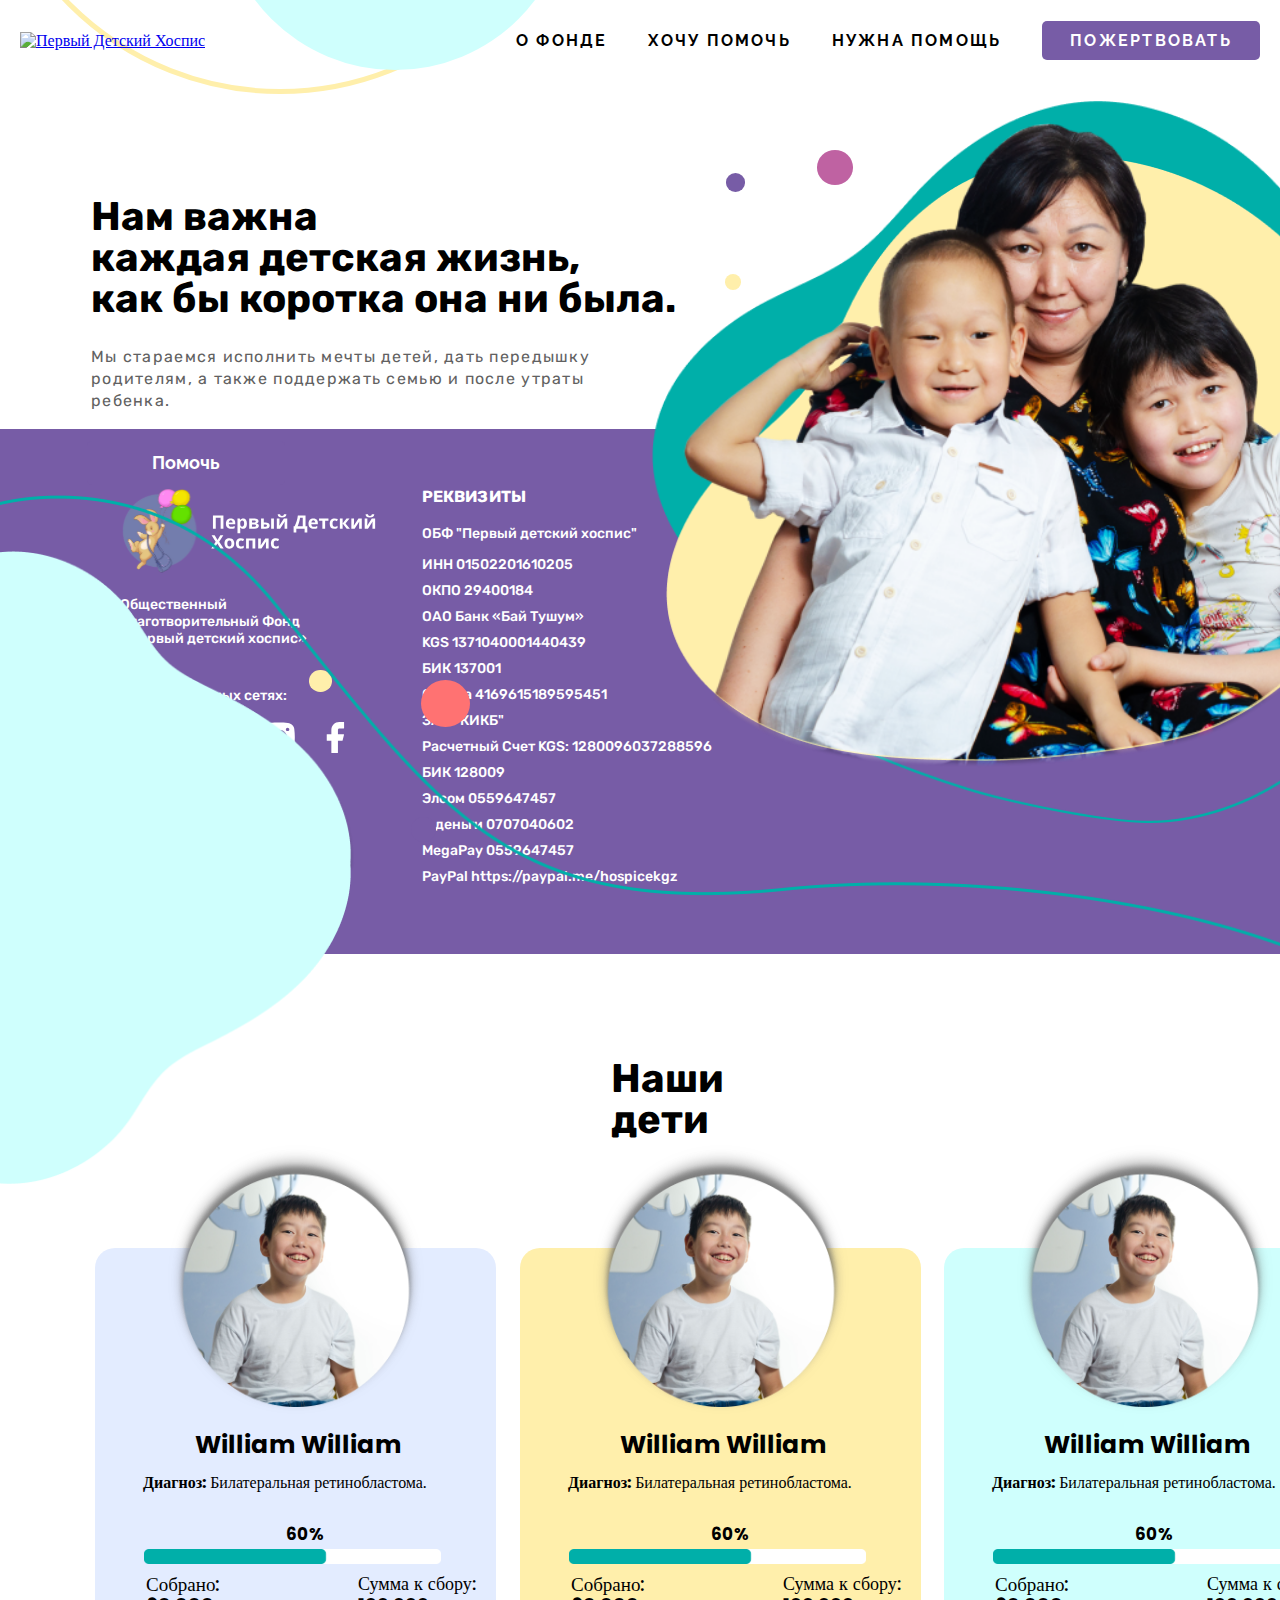
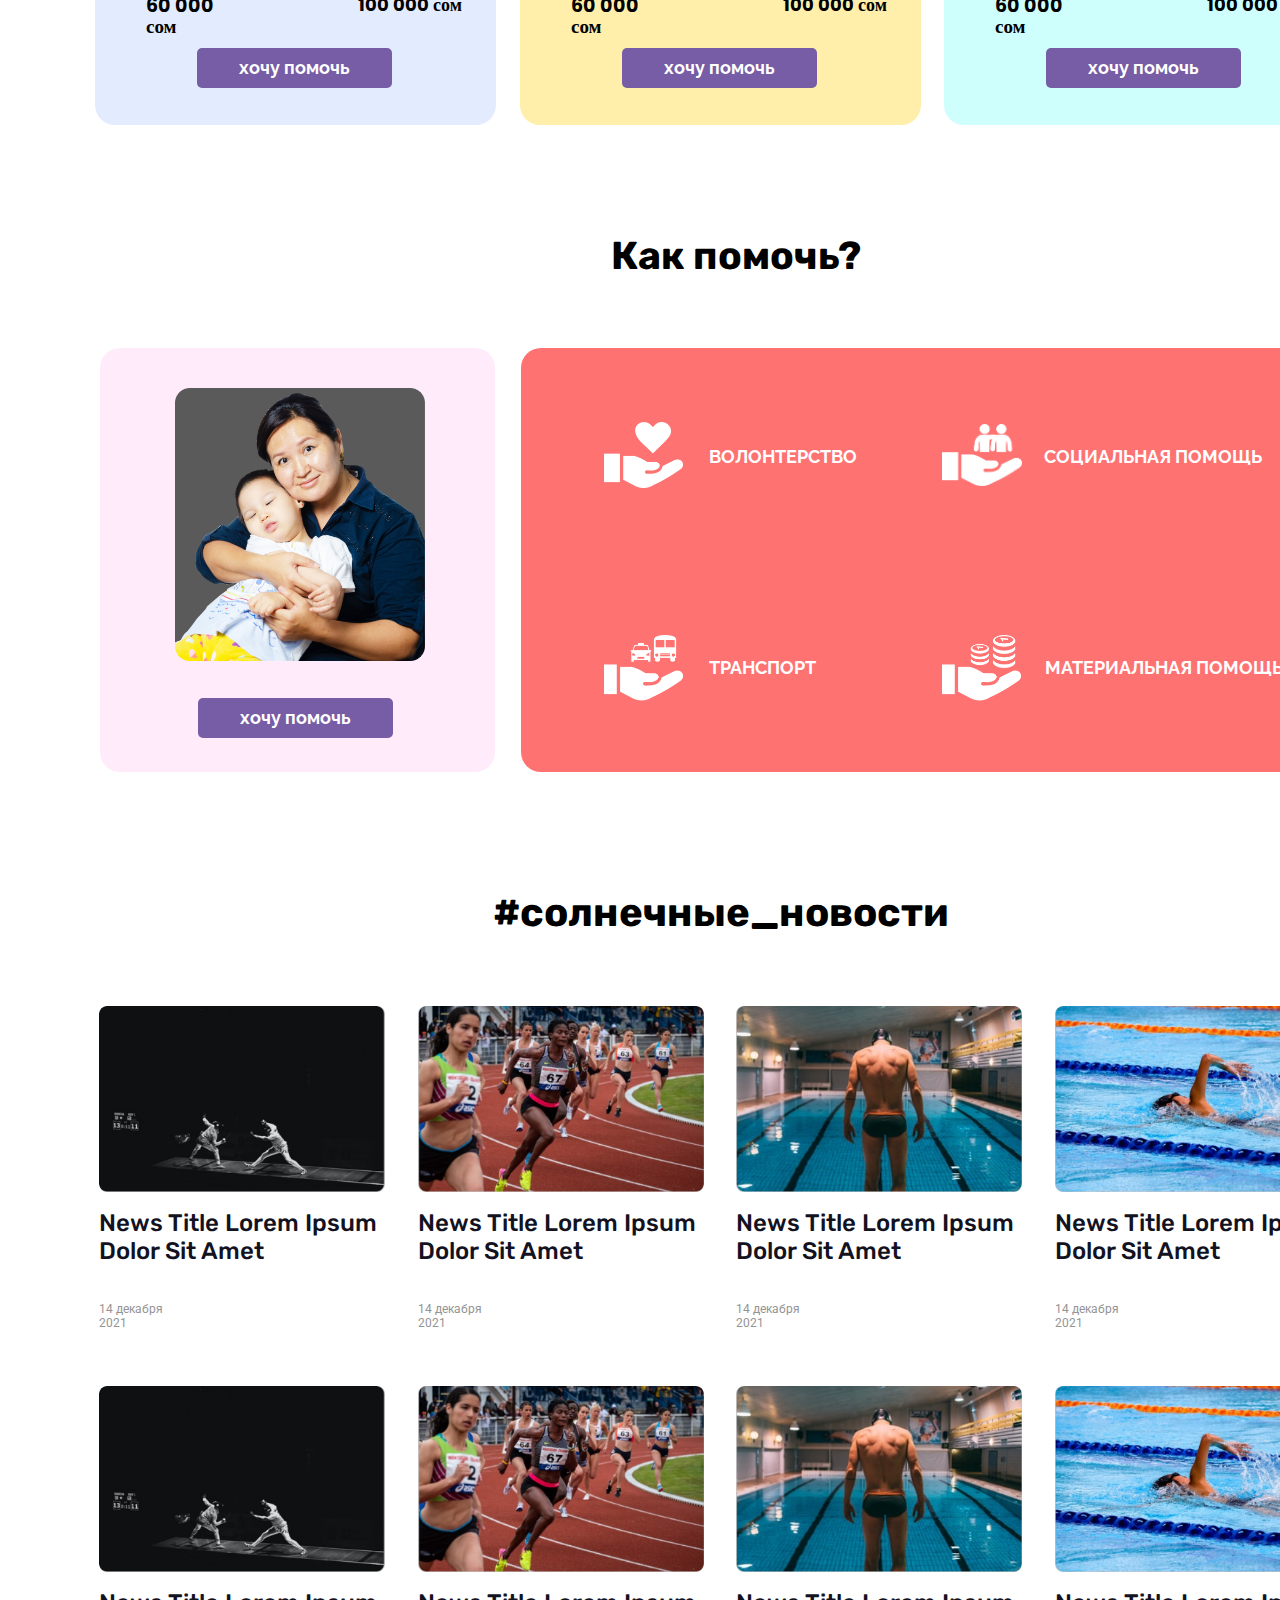
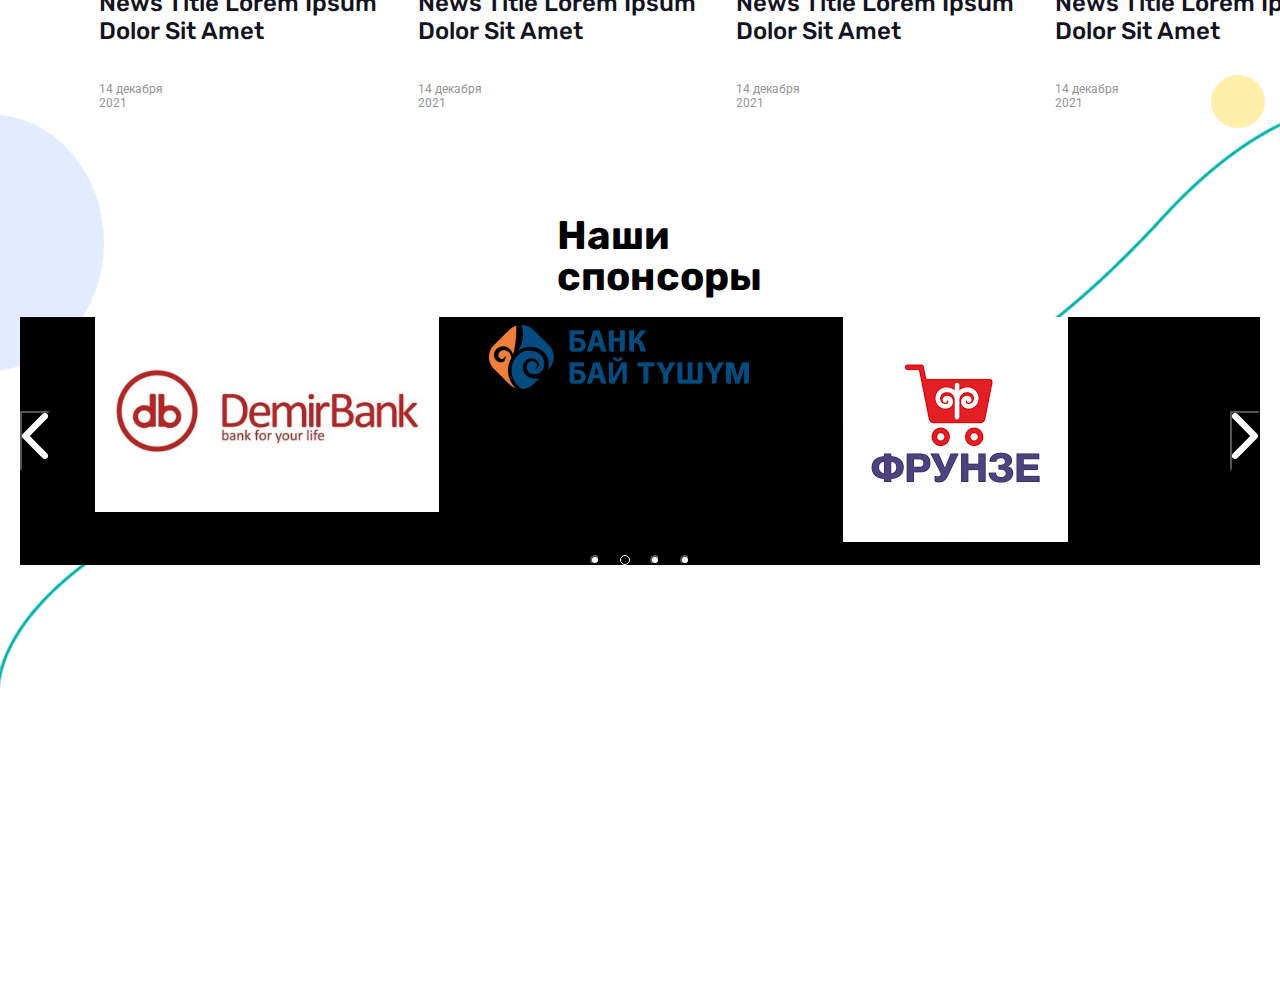
==== commit 1d35d1c1: "updated" ====
--- a/index.html
+++ b/index.html
@@ -279,6 +279,153 @@
 		</div>
 	</section>
 
+	<footer class="footer">
+		<div class="container">
+			<div class="footer__inner">
+				<div class="footer__inner__social-media-logo">
+					<ul class="footer__inner__social-media-logo__inner">
+						<li class="footer__inner__social-media-logo__inner__item">
+							<a class="footer__inner__social-media-logo__inner__item__logo-link" href="index.html">
+								<img class="footer__inner__social-media-logo__inner__item__logo-link__logo"
+									src="./img/logo-footer.svg" alt="Первый Детский Хоспис">
+							</a>
+						</li>
+						<li class="footer__inner__social-media-logo__inner__item">
+							<p class="footer__inner__social-media-logo__inner__item__hospice-descr">
+								Общественный Благотворительный
+								Фонд «Первый детский хоспис»
+							</p>
+						</li>
+						<li class="footer__inner__social-media-logo__inner__item">
+							<p class="footer__inner__social-media-logo__inner__item__sm-descr">Мы в социальных сетях:
+							</p>
+						</li>
+						<li class="footer__inner__social-media-logo__inner__item">
+							<a class="footer__inner__social-media-logo__inner__item__link " href="https://t.me/userName">
+								<img class="footer__inner__social-media-logo__inner__item__link__img__telegram"
+									src="./img/Telegram.svg" alt="Telegram">
+							</a>
+							<a class="footer__inner__social-media-logo__inner__item__link " href="https://wa.me/+996700700700">
+								<img class="footer__inner__social-media-logo__inner__item__link__img__whatsapp"
+									src="./img/Whatsapp.svg" alt="Whatsapp">
+							</a>
+							<a class="footer__inner__social-media-logo__inner__item__link "
+								href="https://instagram.com/hospicekgz">
+								<img class="footer__inner__social-media-logo__inner__item__link__img__instagram"
+									src="./img/Instagram.svg" alt="Instagram">
+							</a>
+							<!-- <a class="footer__inner__social-media-logo__inner__item__link"
+										href="https://youtube.com/hospicekgz">
+										<img class="footer__inner__social-media-logo__inner__item__link__img__youtube"
+											 src="./img/Youtube.svg" alt="Youtube">
+								  </a> -->
+							<a class="footer__inner__social-media-logo__inner__item__link"
+								href="https://facebook.com/hospicekgz">
+								<img class="footer__inner__social-media-logo__inner__item__link__img__facebook"
+									src="./img/Facebook.svg" alt="Facebook">
+							</a>
+
+						</li>
+					</ul>
+				</div>
+
+				<div class="footer__inner__requisites-info-contact">
+					<div class="footer__inner__requisites-info-contact__inner">
+						<div class="footer__inner__requisites-info-contact__inner__requisites">
+							<h3 class="footer__inner__requisites-info-contact__inner__title">Реквизиты</h3>
+							<p class="footer__inner__requisites-info-contact__inner__requisites__item footer__mb-unique">
+								ОБФ "Первый детский хоспис"
+							</p>
+							<p class="footer__inner__requisites-info-contact__inner__requisites__item">
+								ИНН 01502201610205
+
+							</p>
+							<p class="footer__inner__requisites-info-contact__inner__requisites__item">
+								ОКПО 29400184
+
+							</p>
+							<p class="footer__inner__requisites-info-contact__inner__requisites__item">
+								ОАО Банк «Бай Тушум»
+							</p>
+							<p class="footer__inner__requisites-info-contact__inner__requisites__item">
+								KGS 1371040001440439
+							</p>
+							<p class="footer__inner__requisites-info-contact__inner__requisites__item">
+								БИК 137001
+							</p>
+							<p class="footer__inner__requisites-info-contact__inner__requisites__item">
+								Optima 4169615189595451
+							</p>
+							<p class="footer__inner__requisites-info-contact__inner__requisites__item">
+								ЗАО "КИКБ"
+							</p>
+							<p class="footer__inner__requisites-info-contact__inner__requisites__item">
+								Расчетный Счет KGS: 1280096037288596
+							</p>
+							<p class="footer__inner__requisites-info-contact__inner__requisites__item">
+								БИК 128009
+							</p>
+							<p class="footer__inner__requisites-info-contact__inner__requisites__item">
+								Элсом 0559647457
+							</p>
+							<p class="footer__inner__requisites-info-contact__inner__requisites__item">
+								О деньги 0707040602
+							</p>
+							<p class="footer__inner__requisites-info-contact__inner__requisites__item">
+								MegaPay 0559647457
+							</p>
+							<p class="footer__inner__requisites-info-contact__inner__requisites__item">
+								PayPal <a class="footer__inner__requisites-info-contact__inner__requisites__item__PayPal-link"
+									href="https://paypal.me/hospicekgz" target="_blank">https://paypal.me/hospicekgz</a>
+							</p>
+						</div>
+
+						<div class="footer__inner__requisites-info-contact__inner__info">
+							<h3 class="footer__inner__requisites-info-contact__inner__title">Информация</h3>
+
+							<a class="footer__inner__requisites-info-contact__inner__info__item" href="index.html">Главная</a>
+							<a class="footer__inner__requisites-info-contact__inner__info__item" href="#">О фонде</a>
+							<a class="footer__inner__requisites-info-contact__inner__info__item" href="wanthelp.html">Хочу
+								помочь</a>
+							<a class="footer__inner__requisites-info-contact__inner__info__item" href="need-help.html">Нужна
+								помощь</a>
+						</div>
+
+						<!--Requisites Info Contact-->
+						<div class="footer__inner__requisites-info-contact__inner__contact">
+							<h3 class="footer__inner__requisites-info-contact__inner__title">Контакты</h3>
+							<div class="footer__inner__requisites-info-contact__inner__contact__item  footer__mb-unique">
+								<img class="footer__inner__requisites-info-contact__inner__contact__item__icon__location"
+									src="./img/location.svg" alt="Location">
+								<p class="footer__inner__requisites-info-contact__inner__contact__item__location">г.
+									Бишкек,
+									бул. Молодой Гвардии 71а</p>
+							</div>
+							<div class="footer__inner__requisites-info-contact__inner__contact__item">
+								<img class="footer__inner__requisites-info-contact__inner__contact__item__icon__email"
+									src="./img/email.svg" alt="Email">
+								<a class="footer__inner__requisites-info-contact__inner__contact__item__email__text"
+									href="mailto:childrenshospice.kg@gmail.com">childrenshospice.kg@gmail.com</a>
+							</div>
+							<div class="footer__inner__requisites-info-contact__inner__contact__item">
+								<img class="footer__inner__requisites-info-contact__inner__contact__item__icon__phone"
+									src="./img/phone.svg" alt="Phone Number">
+								<div class="footer__inner__requisites-info-contact__inner__contact__item__phone__numbers">
+									<a class="footer__inner__requisites-info-contact__inner__contact__item__phone__numbers__item"
+										href="tel:+996550050440">+996
+										(550) 050440 </a>
+									<a class="footer__inner__requisites-info-contact__inner__contact__item__phone__numbers__item"
+										href="tel:+996559647457">+996
+										(559) 647457</a>
+								</div>
+							</div>
+						</div>
+					</div>
+				</div>
+			</div>
+		</div>
+	</footer>
+
 	<!-- Подключаем jQuery -->
 	<script src="https://code.jquery.com/jquery-3.4.1.min.js"></script>
 	<!-- Подключаем слайдер Slick -->
--- a/CSS/main-styles.min.css
+++ b/CSS/main-styles.min.css
@@ -1 +1,2 @@
-@import"https://fonts.googleapis.com/css2?family=Inter:wght@100;300;500;700;900&family=Open+Sans:wght@300;400;500;600;700;800&family=Poppins:wght@100;200;300;400;500;600;700;800;900&family=Raleway:wght@100;200;300;400;500;600;700;800;900&family=Roboto:ital,wght@0,100;0,300;0,400;0,500;0,700;0,900;1,100&family=Rubik:ital,wght@0,300;0,400;0,500;0,600;0,700;0,800;0,900;1,300;1,400&family=Varela+Round&display=swap";*,*::after,*::before{-webkit-box-sizing:border-box;box-sizing:border-box;margin:0;padding:0}::-moz-selection{background:#775ca6;color:#fff}::selection{background:#775ca6;color:#fff}.container{max-width:1240px;margin:auto}.header__inner{display:-webkit-box;display:-ms-flexbox;display:flex;-webkit-box-align:center;-ms-flex-align:center;align-items:center;-webkit-box-pack:justify;-ms-flex-pack:justify;justify-content:space-between;padding:10px 0;position:relative}.header__inner__logo{width:30%;cursor:pointer}.header__inner__circle-bg-border{border:5px solid #ffefab;border-radius:50%;width:600px;height:600px;position:absolute;left:-40px;top:-526px}.header__inner__circle-bg{background-color:#cffffd;border-radius:50%;width:350px;height:350px;position:absolute;left:200px;top:-300px}.header__inner__menu{display:-webkit-box;display:-ms-flexbox;display:flex;-webkit-box-align:center;-ms-flex-align:center;align-items:center;-webkit-box-pack:justify;-ms-flex-pack:justify;justify-content:space-between;width:60%}.header__inner__menu__item{list-style:none}.header__inner__menu__item__link{text-decoration:none;font-family:"Raleway",sans-serif;font-style:normal;font-weight:bold;font-size:16px;line-height:21px;letter-spacing:.14em;color:#000;text-transform:uppercase}.header__inner__menu__item__link:hover{padding-bottom:10px;border-bottom:#775ca6 solid 4px;-webkit-transition:.5s ease;-o-transition:.5s ease;transition:.5s ease}.header__inner__menu__item__link-donate{background:#775ca6;border-radius:5px;padding:10px 28px;color:#fff;-webkit-transition:.8s ease;-o-transition:.8s ease;transition:.8s ease}.header__inner__menu__item__link-donate:hover{border-bottom:none;background-color:#fff;color:#775ca6;border:#775ca6 solid 1px}.header__inner__menu__item+.header__inner__menu__item{margin-left:40px}.sidebar{padding:52px;background-color:#ffefab;border-radius:15px;max-width:400px;height:367px}.sidebar__inner__menu{display:-webkit-box;display:-ms-flexbox;display:flex;-webkit-box-orient:vertical;-webkit-box-direction:normal;-ms-flex-direction:column;flex-direction:column;-webkit-box-pack:justify;-ms-flex-pack:justify;justify-content:space-between;padding:0;margin:0}.sidebar__inner__menu__item__link{font-family:"Rubik",sans-serif;font-style:normal;font-weight:bold;font-size:18px;line-height:21px;text-transform:uppercase;text-decoration:none;color:#000}.sidebar__inner__menu__item+.sidebar__inner__menu__item{margin-bottom:23px}.call-to-action__inner{display:-webkit-box;display:-ms-flexbox;display:flex;-webkit-box-align:center;-ms-flex-align:center;align-items:center;-webkit-box-pack:justify;-ms-flex-pack:justify;justify-content:space-between;background-color:#e3ecff;padding:70px 40px;border-radius:15px}.call-to-action__inner__text,.call-to-action__inner__money,.call-to-action__inner__other-money,.call-to-action__inner__btn{font-family:"Rubik",sans-serif;font-style:normal;font-weight:normal;font-size:30px;line-height:36px;color:#000}.call-to-action__inner__money{display:-webkit-box;display:-ms-flexbox;display:flex;-webkit-box-align:center;-ms-flex-align:center;align-items:center;-webkit-box-pack:justify;-ms-flex-pack:justify;justify-content:space-between;width:35%;font-size:36px;line-height:43px}.call-to-action__inner__other-money{font-size:24px;line-height:28px;color:rgba(97,97,97,.59)}.call-to-action__inner__btn{font-weight:500;font-size:36px;line-height:43px;color:#fff;background:#dc9696;border-radius:5px;text-decoration:none;padding:18px 22px}body{overflow-x:hidden}section{position:relative;min-height:100vh}section .topscreen{position:absolute;width:1441px;height:1193.71px;left:28px;top:14px}section .topscreen__design{background-color:#775ca6;width:169.83px;position:absolute;height:170.83px;position:absolute;left:1360px;top:-6px;border-radius:50%}section .topscreen__vector1{background-color:#bf62a2;border-radius:50%;height:34.92px;width:36.26px;position:absolute;left:817px;top:69px}section .topscreen__vector2{background-color:#ffefab;border-radius:50%;height:15.92px;width:16.47px;position:absolute;left:724.82px;top:192.82px}section .topscreen__vector3{background-color:#775ca6;border-radius:50%;height:18.82px;width:19.83px;position:absolute;left:725.64px;top:91.83px}section .topscreen__vector4{background-color:#bf62a2;border-radius:50%;height:34.92px;width:36.26px;position:absolute;left:1358.85px;top:183.34px}section .topscreen__vector5{background-color:#775ca6;border-radius:50%;height:18.8px;width:18.82px;position:absolute;left:1382.85px;top:253.34px}section .topscreen__vector6{background-color:#ff7272;border-radius:50%;height:47.18px;width:48.96px;position:absolute;left:421px;top:599px}section .topscreen__vector7{background-color:#775ca6;border-radius:50%;height:25.41px;width:25.42px;position:absolute;left:410.8px;top:735.66px}section .topscreen__vector8{background-color:#ffefab;border-radius:50%;height:21.44px;width:22.28px;position:absolute;left:309.45px;top:589.14px}section .topscreen__vector__vector16{height:570.1px;width:688.33px;position:absolute;left:730.65px;top:171.59px}section .topscreen__vector__vector15{height:605.1px;width:715.33px;position:absolute;left:665.65px;top:74.59px}section .topscreen__vector__vector17{height:605.1px;width:704.33px;position:absolute;left:651.65px;top:19.59px}section .topscreen__vector__vector44{height:579.93px;width:1441px;position:absolute;left:-2px;top:414px}section .topscreen__vector__vector66{height:322.71px;width:355.67px;position:absolute;left:-1px;top:469.55px}section .topscreen__vector__vector55{height:322.71px;width:355.67px;position:absolute;left:-5px;top:780.55px}section .topscreen__img{position:absolute;width:727.26px;height:638.49px;left:752px;top:50px}section .topscreen__img__png{position:absolute;width:744px;left:-15.22%;right:-55.61%;top:-3.22%}section .topscreen__text{position:absolute;width:582px;height:286px;left:-6px;top:-83px}section .topscreen__text__h{position:absolute;width:600px;height:123px;left:97px;top:198px;font-family:Rubik;font-style:normal;font-weight:bold;font-size:40px;line-height:41px;-webkit-font-feature-settings:"pnum" on,"lnum" on;font-feature-settings:"pnum" on,"lnum" on;color:#000}section .topscreen__text__p{position:absolute;height:22px;width:558px;left:97px;top:348px;font-family:Rubik;font-style:normal;font-weight:normal;font-size:16px;line-height:138.5%;letter-spacing:.08em;-webkit-font-feature-settings:"pnum" on,"lnum" on;font-feature-settings:"pnum" on,"lnum" on;color:#616161}section .topscreen__text__a{position:absolute;-webkit-box-align:center;-ms-flex-align:center;align-items:center}section .topscreen__text__a__kk{text-decoration:none;-webkit-box-align:center;-ms-flex-align:center;align-items:center;position:absolute;width:68px;height:21px;left:100px;top:454px;font-family:Raleway;font-weight:bold;font-size:18px;line-height:21px;color:#fff;-webkit-transition:.8s ease;-o-transition:.8s ease;transition:.8s ease}section .topscreen__text__a__kk:hover{border-bottom:none;background-color:#fff;color:#775ca6;border:#775ca6 solid 1px}section .topscreen__text__a__kk__donate{height:40px;width:192px;left:97px;top:444px;background:#775ca6;border-radius:5px}section .topscreen__text__a__kk__donate:hover{padding-bottom:10px;border-bottom:#775ca6 solid 4px;-webkit-transition:.5s ease;-o-transition:.5s ease;transition:.5s ease}.request-help__inner__all-elements__title{font-family:Rubik,sans-serif;font-size:40px;font-weight:700;font-style:normal;color:#000}.request-help__inner__all-elements__sub-title1{font-family:Rubik,sans-serif;font-size:24px;font-weight:400;font-style:normal;color:#000;margin:33px 0 0}.request-help__inner__all-elements__sub-title2{font-family:Rubik,sans-serif;font-size:24px;font-weight:400;font-style:normal;color:#000;margin:0 0 41px 0}.request-help__inner__all-elements__link{font-family:Rubik,sans-serif;font-size:16px;font-weight:400;font-style:normal;background-color:#775ca6;text-decoration:none;color:#fff;padding:10px 18px;border-radius:5px}.how-help__inner__all-elements__title{font-family:Rubik,sans-serif;font-size:36px;font-weight:500;font-style:normal;color:#000;text-align:center}.how-help__inner__all-elements__item-blocks__first-row{display:-webkit-box;display:-ms-flexbox;display:flex;-webkit-box-align:center;-ms-flex-align:center;align-items:center}.how-help__inner__all-elements__item-blocks__first-row__help-sick-children{background-color:#e3ecff;border-radius:15px;padding:36px 30px 46px 13px;-webkit-box-shadow:6px 6px 6px rgba(0,0,0,.25);box-shadow:6px 6px 6px rgba(0,0,0,.25)}.how-help__inner__all-elements__item-blocks__first-row__help-sick-children__logo-and-title{display:-webkit-box;display:-ms-flexbox;display:flex;-webkit-box-align:center;-ms-flex-align:center;align-items:center}.how-help__inner__all-elements__item-blocks__first-row__help-sick-children__logo-and-title__title{font-family:Rubik,sans-serif;font-size:24px;font-weight:700;font-style:normal;color:#000;margin:0 0 0 10px}.how-help__inner__all-elements__item-blocks__first-row__help-sick-children__pg{font-family:Rubik,sans-serif;font-size:18px;font-weight:400;font-style:normal;color:#000;max-width:353px;margin:36px 0}.how-help__inner__all-elements__item-blocks__first-row__help-sick-children__btn{font-family:Rubik,sans-serif;font-size:16px;font-weight:700;font-style:normal;background-color:#775ca6;color:#fff;letter-spacing:.14em;padding:10px 53px;border-radius:5px;border:transparent;cursor:pointer}.how-help__inner__all-elements__item-blocks__first-row__treatment-abroad{background-color:#cffffd;border-radius:15px;padding:36px 30px 46px 13px;-webkit-box-shadow:6px 6px 6px rgba(0,0,0,.25);box-shadow:6px 6px 6px rgba(0,0,0,.25);margin:0 20px}.how-help__inner__all-elements__item-blocks__first-row__treatment-abroad__logo-and-title{display:-webkit-box;display:-ms-flexbox;display:flex;-webkit-box-align:center;-ms-flex-align:center;align-items:center}.how-help__inner__all-elements__item-blocks__first-row__treatment-abroad__logo-and-title__title{font-family:Rubik,sans-serif;font-size:24px;font-weight:700;font-style:normal;color:#000;margin:0 0 0 10px}.how-help__inner__all-elements__item-blocks__first-row__treatment-abroad__pg{font-family:Rubik,sans-serif;font-size:18px;font-weight:400;font-style:normal;color:#000;max-width:353px;margin:36px 0}.how-help__inner__all-elements__item-blocks__first-row__treatment-abroad__btn{font-family:Rubik,sans-serif;font-size:16px;font-weight:700;font-style:normal;background-color:#775ca6;color:#fff;letter-spacing:.14em;padding:10px 53px;border-radius:5px;border:transparent;cursor:pointer}.how-help__inner__all-elements__item-blocks__first-row__psychological-support{background-color:#ffefab;border-radius:15px;padding:36px 30px 46px 13px;-webkit-box-shadow:6px 6px 6px rgba(0,0,0,.25);box-shadow:6px 6px 6px rgba(0,0,0,.25)}.how-help__inner__all-elements__item-blocks__first-row__psychological-support__logo-and-title{display:-webkit-box;display:-ms-flexbox;display:flex;-webkit-box-align:center;-ms-flex-align:center;align-items:center}.how-help__inner__all-elements__item-blocks__first-row__psychological-support__logo-and-title__title{font-family:Rubik,sans-serif;font-size:24px;font-weight:700;font-style:normal;color:#000;margin:0 0 0 10px}.how-help__inner__all-elements__item-blocks__first-row__psychological-support__pg{font-family:Rubik,sans-serif;font-size:18px;font-weight:400;font-style:normal;color:#000;max-width:353px;margin:36px 0}.how-help__inner__all-elements__item-blocks__first-row__psychological-support__btn{font-family:Rubik,sans-serif;font-size:16px;font-weight:700;font-style:normal;background-color:#775ca6;color:#fff;letter-spacing:.14em;padding:10px 53px;border-radius:5px;border:transparent;cursor:pointer}.bread-crumbs{width:300px;height:17px;margin:20px 1115px 64px 100px}.bread-crumbs li{display:inline}.bread-crumbs a{text-decoration:none}.bread-crumbs a:hover{color:#01447e;text-decoration:underline}.bread-crumbs__employee{color:#2b0e5e}.our-teams{width:1244px;height:1750px;left:98px;top:70px}.our-teams__elements{width:822px;height:auto;margin:49px 21px 100px 98px}.our-teams__elements__title{width:300px;height:41px;font-family:Rubik;font-style:normal;font-weight:bold;font-size:40px;line-height:41px;-webkit-font-feature-settings:"pnum" on,"lnum" on;font-feature-settings:"pnum" on,"lnum" on;color:#000}.our-teams__elements__descr{width:812px;height:152px;margin-top:20px;font-family:Rubik;font-style:normal;font-weight:normal;font-size:24px;line-height:34px;text-align:justify;color:#000}.our-teams__cards{width:820px;height:1088px;left:102px;top:547px;margin:67px 19px 109px 100px;display:-webkit-box;display:-ms-flexbox;display:flex;-webkit-box-orient:vertical;-webkit-box-direction:normal;-ms-flex-direction:column;flex-direction:column;-webkit-box-pack:justify;-ms-flex-pack:justify;justify-content:space-between}.our-teams__cards__row{width:100%;display:-webkit-box;display:-ms-flexbox;display:flex;-webkit-box-pack:justify;-ms-flex-pack:justify;justify-content:space-between}.our-teams__cards__row__item{width:400px;height:442px;left:100px;top:1109px;display:-webkit-box;display:-ms-flexbox;display:flex;-webkit-box-orient:vertical;-webkit-box-direction:normal;-ms-flex-direction:column;flex-direction:column;-webkit-box-pack:center;-ms-flex-pack:center;justify-content:center;-webkit-box-align:center;-ms-flex-align:center;align-items:center;text-align:center;background:#ff7272;border-radius:20px;margin-bottom:64px}.our-teams__cards__row .our-teams__cards__row__item__img{width:301px;height:301px;left:149px;top:1039px;margin-top:-50%;margin-bottom:20px;border-radius:50%}.our-teams__cards__row .our-teams__cards__row__item__title{width:185px;height:68px;margin-bottom:20px;font-family:Poppins;font-style:normal;font-weight:bold;font-size:34px;line-height:34px;text-align:center;color:#fff}.our-teams__cards__row .our-teams__cards__row__item__subtitle{width:117px;height:28px;font-family:Rubik;font-style:italic;font-weight:500;font-size:24px;line-height:28px;color:#fff}+@import url("https://fonts.googleapis.com/css2?family=Inter:wght@100;300;500;700;900&family=Open+Sans:wght@300;400;500;600;700;800&family=Poppins:wght@100;200;300;400;500;600;700;800;900&family=Raleway:wght@100;200;300;400;500;600;700;800;900&family=Roboto:ital,wght@0,100;0,300;0,400;0,500;0,700;0,900;1,100&family=Rubik:ital,wght@0,300;0,400;0,500;0,600;0,700;0,800;0,900;1,300;1,400&family=Varela+Round&display=swap");*,*::after,*::before{-webkit-box-sizing:border-box;box-sizing:border-box;margin:0;padding:0}::-moz-selection{background:#775ca6;color:#fff}::selection{background:#775ca6;color:#fff}.container{width:1240px;margin:auto}@media (max-width: 1023.98px){.container{width:100%;padding:20px}}.header__inner{display:-webkit-box;display:-webkit-flex;display:-ms-flexbox;display:flex;-webkit-box-align:center;-webkit-align-items:center;-ms-flex-align:center;align-items:center;-webkit-box-pack:justify;-webkit-justify-content:space-between;-ms-flex-pack:justify;justify-content:space-between;padding:30px 0;position:relative}.header__inner__logo{width:30%;cursor:pointer}.header__inner__circle-bg-border{border:5px solid #ffefab;-webkit-border-radius:50%;border-radius:50%;width:600px;height:600px;position:absolute;left:-40px;top:-506px;z-index:-1}.header__inner__circle-bg{background-color:#cffffd;-webkit-border-radius:50%;border-radius:50%;width:350px;height:350px;position:absolute;left:200px;top:-280px}.header__inner__menu{display:-webkit-box;display:-webkit-flex;display:-ms-flexbox;display:flex;-webkit-box-align:center;-webkit-align-items:center;-ms-flex-align:center;align-items:center;-webkit-box-pack:justify;-webkit-justify-content:space-between;-ms-flex-pack:justify;justify-content:space-between;width:60%}.header__inner__menu__item{list-style:none}.header__inner__menu__item__link{text-decoration:none;font-family:"Raleway", sans-serif;font-style:normal;font-weight:bold;font-size:16px;line-height:21px;letter-spacing:0.14em;color:#000000;text-transform:uppercase}.header__inner__menu__item__link:hover{padding-bottom:10px;border-bottom:#775ca6 solid 4px;-webkit-transition:0.5s ease;-o-transition:0.5s ease;transition:0.5s ease}.header__inner__menu__item__link-donate{background:#775ca6;-webkit-border-radius:5px;border-radius:5px;padding:10px 28px;color:#fff;-webkit-transition:0.8s ease;-o-transition:0.8s ease;transition:0.8s ease}.header__inner__menu__item__link-donate:hover{border-bottom:none;background-color:#fff;color:#775ca6;border:#775ca6 solid 1px}.header__inner__menu__item+.header__inner__menu__item{margin-left:40px}.footer{font-family:"Rubik", sans-serif;background-color:#775ca6;font-style:normal;font-weight:500;font-size:14px;line-height:17px;color:#fff;margin-top:100px}.footer__inner{display:-webkit-box;display:-webkit-flex;display:-ms-flexbox;display:flex;-webkit-box-pack:justify;-webkit-justify-content:space-between;-ms-flex-pack:justify;justify-content:space-between;-webkit-box-align:start;-webkit-align-items:flex-start;-ms-flex-align:start;align-items:flex-start;padding:60px 100px}.footer__inner__social-media-logo{width:24%;padding-right:30px}.footer__inner__social-media-logo__inner{display:-webkit-box;display:-webkit-flex;display:-ms-flexbox;display:flex;-webkit-box-orient:vertical;-webkit-box-direction:normal;-webkit-flex-direction:column;-ms-flex-direction:column;flex-direction:column;-webkit-justify-content:space-around;-ms-flex-pack:distribute;justify-content:space-around;-webkit-box-align:start;-webkit-align-items:flex-start;-ms-flex-align:start;align-items:flex-start}.footer__inner__social-media-logo__inner__item{list-style:none;display:-webkit-box;display:-webkit-flex;display:-ms-flexbox;display:flex;-webkit-box-pack:justify;-webkit-justify-content:space-between;-ms-flex-pack:justify;justify-content:space-between;-webkit-box-align:center;-webkit-align-items:center;-ms-flex-align:center;align-items:center}.footer__inner__social-media-logo__inner__item__hospice-descr{margin:17px 0 40px}.footer__inner__social-media-logo__inner__item__sm-descr{margin-bottom:13px}.footer__inner__social-media-logo__inner__item__link+.footer__inner__social-media-logo__inner__item__link{margin-left:20px}.footer__inner__requisites-info-contact{width:71%}.footer__inner__requisites-info-contact__inner{display:-ms-grid;display:grid;-ms-grid-columns:1fr 1fr 1fr;grid-template-columns:1fr 1fr 1fr;grid-gap:0}.footer__inner__requisites-info-contact__inner__title{font-weight:bold;font-size:16px;line-height:16px;letter-spacing:0.01em;text-transform:uppercase;margin-bottom:20px}.footer__inner__requisites-info-contact__inner__requisites{width:290px}.footer__inner__requisites-info-contact__inner__requisites__item__PayPal-link{color:#fff;text-decoration:none}.footer__inner__requisites-info-contact__inner__requisites__item+.footer__inner__requisites-info-contact__inner__requisites__item{margin-bottom:9px}.footer__inner__requisites-info-contact__inner__info{width:100%;display:-webkit-box;display:-webkit-flex;display:-ms-flexbox;display:flex;-webkit-box-orient:vertical;-webkit-box-direction:normal;-webkit-flex-direction:column;-ms-flex-direction:column;flex-direction:column;-webkit-box-pack:start;-webkit-justify-content:flex-start;-ms-flex-pack:start;justify-content:flex-start;-webkit-box-align:start;-webkit-align-items:flex-start;-ms-flex-align:start;align-items:flex-start}.footer__inner__requisites-info-contact__inner__info__item{color:#fff;text-decoration:none;-webkit-transition:all 0.7s ease-in-out;-o-transition:all 0.7s ease-in-out;transition:all 0.7s ease-in-out}.footer__inner__requisites-info-contact__inner__info__item:hover{-webkit-text-decoration-line:underline;text-decoration-line:underline;color:#ffffff;opacity:0.7}.footer__inner__requisites-info-contact__inner__info__item+.footer__inner__requisites-info-contact__inner__info__item{margin-top:14px}.footer__inner__requisites-info-contact__inner__contact{width:100%}.footer__inner__requisites-info-contact__inner__contact__item{display:-webkit-box;display:-webkit-flex;display:-ms-flexbox;display:flex}.footer__inner__requisites-info-contact__inner__contact__item__location{color:#fff}.footer__inner__requisites-info-contact__inner__contact__item__icon__location,.footer__inner__requisites-info-contact__inner__contact__item__icon__phone,.footer__inner__requisites-info-contact__inner__contact__item__icon__email{margin-right:15px}.footer__inner__requisites-info-contact__inner__contact__item__email__text{color:#fff;text-decoration:none}.footer__inner__requisites-info-contact__inner__contact__item__phone{display:-webkit-box;display:-webkit-flex;display:-ms-flexbox;display:flex}.footer__inner__requisites-info-contact__inner__contact__item__phone__numbers{display:-webkit-box;display:-webkit-flex;display:-ms-flexbox;display:flex;-webkit-box-orient:vertical;-webkit-box-direction:normal;-webkit-flex-direction:column;-ms-flex-direction:column;flex-direction:column;-webkit-box-align:center;-webkit-align-items:center;-ms-flex-align:center;align-items:center}.footer__inner__requisites-info-contact__inner__contact__item__phone__numbers__item{color:#fff;text-decoration:none}.footer__inner__requisites-info-contact__inner__contact__item+.footer__inner__requisites-info-contact__inner__contact__item{margin-bottom:14px}.footer__mb-unique{margin-bottom:14px}@media (max-width: 1023.98px){.footer__inner{color:#fff;-webkit-box-orient:vertical;-webkit-box-direction:normal;-webkit-flex-direction:column;-ms-flex-direction:column;flex-direction:column;-webkit-box-align:center;-webkit-align-items:center;-ms-flex-align:center;align-items:center;margin:auto;padding:60px 20px}.footer__inner__social-media-logo{width:50%;padding-top:50px;-webkit-box-ordinal-group:3;-webkit-order:2;-ms-flex-order:2;order:2}.footer__inner__requisites-info-contact{width:100%;-webkit-box-ordinal-group:2;-webkit-order:1;-ms-flex-order:1;order:1}.footer__inner__requisites-info-contact__requisites{width:100%}.footer__inner__requisites-info-contact__info{width:100%}}@media (max-width: 679.98px){.footer__inner__social-media-logo{-webkit-box-ordinal-group:3;-webkit-order:2;-ms-flex-order:2;order:2}.footer__inner__requisites-info-contact{width:100%;-webkit-box-ordinal-group:2;-webkit-order:1;-ms-flex-order:1;order:1}.footer__inner__requisites-info-contact__inner{display:-ms-grid;display:grid;-ms-grid-columns:"requisites info" "requisites contact";grid-template-columns:"requisites info" "requisites contact"}.footer__inner__requisites-info-contact__inner__requisites{grid-area:requisites}.footer__inner__requisites-info-contact__inner__info{grid-area:info}.footer__inner__requisites-info-contact__inner__contact{grid-area:contact}}.sidebar{padding:52px;background-color:#ffefab;-webkit-border-radius:15px;border-radius:15px;max-width:400px;height:367px;margin-right:198px;margin-left:auto}.sidebar__inner__menu{display:-webkit-box;display:-webkit-flex;display:-ms-flexbox;display:flex;-webkit-box-orient:vertical;-webkit-box-direction:normal;-webkit-flex-direction:column;-ms-flex-direction:column;flex-direction:column;-webkit-box-pack:justify;-webkit-justify-content:space-between;-ms-flex-pack:justify;justify-content:space-between;padding:0;margin:0}.sidebar__inner__menu__item__link{font-family:"Rubik", sans-serif;font-style:normal;font-weight:bold;font-size:18px;line-height:21px;text-transform:uppercase;text-decoration:none;color:#000000}.sidebar__inner__menu__item+.sidebar__inner__menu__item{margin-bottom:23px}.call-to-action__inner{display:-webkit-box;display:-webkit-flex;display:-ms-flexbox;display:flex;-webkit-box-align:center;-webkit-align-items:center;-ms-flex-align:center;align-items:center;-webkit-box-pack:justify;-webkit-justify-content:space-between;-ms-flex-pack:justify;justify-content:space-between;background-color:#e3ecff;padding:70px 40px;-webkit-border-radius:15px;border-radius:15px}.call-to-action__inner__text,.call-to-action__inner__money,.call-to-action__inner__other-money,.call-to-action__inner__btn{font-family:"Rubik", sans-serif;font-style:normal;font-weight:normal;font-size:30px;line-height:36px;color:#000000}.call-to-action__inner__money{display:-webkit-box;display:-webkit-flex;display:-ms-flexbox;display:flex;-webkit-box-align:center;-webkit-align-items:center;-ms-flex-align:center;align-items:center;-webkit-box-pack:justify;-webkit-justify-content:space-between;-ms-flex-pack:justify;justify-content:space-between;width:35%;font-size:36px;line-height:43px}.call-to-action__inner__other-money{font-size:24px;line-height:28px;color:rgba(97,97,97,0.59)}.call-to-action__inner__btn{font-weight:500;font-size:36px;line-height:43px;color:#ffffff;background:#dc9696;-webkit-border-radius:5px;border-radius:5px;text-decoration:none;padding:18px 22px}.blc{width:1100px;height:500px;-webkit-border-radius:15PX;border-radius:15PX;background-color:black;background-repeat:no-repeat;-webkit-background-size:cover;background-size:cover;margin:50px auto;padding:70px 0 0 90px}.blc__btn{-webkit-border-radius:5px;border-radius:5px;border:none;padding:10px 48px}.blc__btn-text{font-family:Raleway;font-style:normal;font-weight:800;font-size:16px;line-height:19px;letter-spacing:0.14em;color:#FFFFFF;text-decoration:none}.blc__title{font-family:Rubik;font-style:normal;font-weight:bold;font-size:40px;line-height:41px;-webkit-font-feature-settings:'pnum' on, 'lnum' on;font-feature-settings:'pnum' on, 'lnum' on;color:#000000}.blc__text{margin:50px 0 80px 0;width:450px;font-family:Rubik;font-style:normal;font-weight:normal;font-size:18px;line-height:138.5%;letter-spacing:0.08em;-webkit-font-feature-settings:'pnum' on, 'lnum' on;font-feature-settings:'pnum' on, 'lnum' on;color:#000000}body{overflow-x:hidden}section{position:relative;max-width:1557px;margin:auto}section .topscreen{position:absolute;width:1441px;height:1193.71px;left:28px;top:14px}section .topscreen__vector1{background-color:#BF62A2;-webkit-border-radius:50%;border-radius:50%;height:34.92px;width:36.26px;position:absolute;left:817px;top:69px}section .topscreen__vector2{background-color:#FFEFAB;-webkit-border-radius:50%;border-radius:50%;height:15.92px;width:16.47px;position:absolute;left:724.82px;top:192.82px}section .topscreen__vector3{background-color:#775CA6;-webkit-border-radius:50%;border-radius:50%;height:18.82px;width:19.83px;position:absolute;left:725.64px;top:91.83px}section .topscreen__vector4{background-color:#BF62A2;-webkit-border-radius:50%;border-radius:50%;height:34.92px;width:36.26px;position:absolute;left:1358.85px;top:183.34px}section .topscreen__vector5{background-color:#775CA6;-webkit-border-radius:50%;border-radius:50%;height:18.8px;width:18.82px;position:absolute;left:1382.85px;top:253.34px}section .topscreen__vector6{background-color:#FF7272;-webkit-border-radius:50%;border-radius:50%;height:47.18px;width:48.96px;position:absolute;left:421px;top:599px}section .topscreen__vector7{background-color:#775CA6;-webkit-border-radius:50%;border-radius:50%;height:25.41px;width:25.42px;position:absolute;left:410.8px;top:735.66px}section .topscreen__vector8{background-color:#FFEFAB;-webkit-border-radius:50%;border-radius:50%;height:21.44px;width:22.28px;position:absolute;left:309.45px;top:589.14px}section .topscreen__vector__vector14{position:absolute;width:65.83px;height:155.83px;position:absolute;left:1360px;top:-6px}section .topscreen__vector__vector16{height:570.1px;width:688.33px;position:absolute;left:730.65px;top:171.59px}section .topscreen__vector__vector15{height:605.1px;width:715.33px;position:absolute;left:665.65px;top:74.59px}section .topscreen__vector__vector17{height:605.1px;width:704.33px;position:absolute;left:651.65px;top:19.59px}section .topscreen__vector__vector44{height:579.93px;width:1441px;position:absolute;left:-2px;top:414px}section .topscreen__vector__vector66{height:322.71px;width:355.67px;position:absolute;left:-1px;top:469.55px}section .topscreen__vector__vector55{height:322.71px;width:355.67px;position:absolute;left:-5px;top:780.55px}section .topscreen__img{position:absolute;width:727.26px;height:638.49px;left:752px;top:50px}section .topscreen__img__png{position:absolute;width:744px;left:-15.22%;right:-55.61%;top:-3.22%}section .topscreen__text{position:absolute;width:582px;height:286px;left:-6px;top:-83px}section .topscreen__text__h{position:absolute;width:600px;height:123px;left:97px;top:198px;font-family:"Rubik";font-style:normal;font-weight:bold;font-size:40px;line-height:41px;-webkit-font-feature-settings:"pnum" on,"lnum" on;font-feature-settings:"pnum" on,"lnum" on;color:#000000}section .topscreen__text__p{position:absolute;height:22px;width:558px;left:97px;top:348px;font-family:"Rubik";font-style:normal;font-weight:normal;font-size:16px;line-height:138.5%;letter-spacing:0.08em;-webkit-font-feature-settings:"pnum" on,"lnum" on;font-feature-settings:"pnum" on,"lnum" on;color:#616161}section .topscreen__text__a__kk__donate{position:absolute;font-family:"Raleway";font-style:normal;font-weight:bold;font-size:18px;line-height:40px;text-decoration:none;background:#775ca6;-webkit-border-radius:5px;border-radius:5px;padding:2px 65px;color:#fff;-webkit-transition:0.8s ease;-o-transition:0.8s ease;transition:0.8s ease;left:93px;top:443px}section .topscreen__text__a__kk__donate:hover{border-bottom:none;background-color:#fff;color:#775ca6;border:#775ca6 solid 1px}.blc_our-kids__text__h{position:absolute;width:219px;height:41px;left:611px;top:977px;font-family:"Rubik";font-style:normal;font-weight:bold;font-size:40px;line-height:41px;-webkit-font-feature-settings:"pnum" on,"lnum" on;font-feature-settings:"pnum" on,"lnum" on;color:#000000}.blc_our-kids__kids_card1__kids_img1{position:absolute;width:238px;left:177px;height:246px;top:1080px;-webkit-filter:drop-shadow(0px -7px 6px rgba(97,97,97,0.59));filter:drop-shadow(0px -7px 6px rgba(97,97,97,0.59))}.blc_our-kids__kids_card1__rectangle1{position:absolute;width:401px;height:477px;left:95px;top:1167px;background:#E3ECFF;-webkit-border-radius:20px;border-radius:20px}.blc_our-kids__kids_card1__h{position:absolute;width:217px;height:36.46px;left:195px;top:1346.13px;font-family:"Poppins";font-style:normal;font-weight:bold;font-size:25px;line-height:36px;color:#000000}.blc_our-kids__kids_card1__diognoz{position:absolute;width:296px;height:21px;left:143px;top:1389px;font-family:"Poppins";font-size:16px;line-height:25px;color:#000000}.blc_our-kids__kids_card1__status1__prosent1{position:absolute;height:25px;width:37px;left:286px;top:1441px;font-family:"Poppins";font-style:normal;font-weight:bold;font-size:16.8px;line-height:25px;color:#000000}.blc_our-kids__kids_card1__status1__Photo{position:absolute;width:297px;height:15px;left:144px;top:1468px}.blc_our-kids__kids_card1__status1__hh22{position:absolute;height:36px;width:152px;left:358px;top:1492px;font-family:"Poppins";font-style:normal;font-weight:500;font-size:18px;line-height:21px;color:#000000}.blc_our-kids__kids_card1__status1__hh222{position:absolute;width:102px;height:36px;left:146px;top:1493px;font-family:"Poppins";font-style:normal;font-weight:500;font-size:19px;line-height:21px;color:#000000}.blc_our-kids__kids_card1__status1__button1{position:absolute;width:192px;height:40px;left:204px;top:1559px}.blc_our-kids__kids_card1__status1__button1__aa{position:absolute;font-family:"Raleway";font-style:normal;font-weight:bold;font-size:18px;line-height:40px;text-decoration:none;background:#775ca6;-webkit-border-radius:5px;border-radius:5px;padding:0px 42px;color:#fff;-webkit-transition:0.8s ease;-o-transition:0.8s ease;transition:0.8s ease;left:-7px;top:8px}.blc_our-kids__kids_card1__status1__button1__aa:hover{border-bottom:none;background-color:#fff;color:#775ca6;border:#775ca6 solid 1px}.blc_our-kids__kids_card2{position:absolute;left:425px}.blc_our-kids__kids_card2__kids_img1{position:absolute;width:238px;left:177px;height:246px;top:1080px;-webkit-filter:drop-shadow(0px -7px 6px rgba(97,97,97,0.59));filter:drop-shadow(0px -7px 6px rgba(97,97,97,0.59))}.blc_our-kids__kids_card2__rectangle1{position:absolute;width:401px;height:477px;left:95px;top:1167px;background:#FFEFAB;-webkit-border-radius:20px;border-radius:20px}.blc_our-kids__kids_card2__h{position:absolute;width:217px;height:36.46px;left:195px;top:1346.13px;font-family:"Poppins";font-style:normal;font-weight:bold;font-size:25px;line-height:36px;color:#000000}.blc_our-kids__kids_card2__diognoz{position:absolute;width:296px;height:21px;left:143px;top:1389px;font-family:"Poppins";font-size:16px;line-height:25px;color:#000000}.blc_our-kids__kids_card2__status1__prosent1{position:absolute;height:25px;width:37px;left:286px;top:1441px;font-family:"Poppins";font-style:normal;font-weight:bold;font-size:16.8px;line-height:25px;color:#000000}.blc_our-kids__kids_card2__status1__Photo{position:absolute;width:297px;height:15px;left:144px;top:1468px}.blc_our-kids__kids_card2__status1__hh22{position:absolute;height:36px;width:152px;left:358px;top:1492px;font-family:"Poppins";font-style:normal;font-weight:500;font-size:18px;line-height:21px;color:#000000}.blc_our-kids__kids_card2__status1__hh222{position:absolute;width:102px;height:36px;left:146px;top:1493px;font-family:"Poppins";font-style:normal;font-weight:500;font-size:19px;line-height:21px;color:#000000}.blc_our-kids__kids_card2__status1__button1{position:absolute;width:192px;height:40px;left:204px;top:1559px}.blc_our-kids__kids_card2__status1__button1__aa{position:absolute;font-family:"Raleway";font-style:normal;font-weight:bold;font-size:18px;line-height:40px;text-decoration:none;background:#775ca6;-webkit-border-radius:5px;border-radius:5px;padding:0px 42px;color:#fff;-webkit-transition:0.8s ease;-o-transition:0.8s ease;transition:0.8s ease;left:-7px;top:8px}.blc_our-kids__kids_card2__status1__button1__aa:hover{border-bottom:none;background-color:#fff;color:#775ca6;border:#775ca6 solid 1px}.blc_our-kids__kids_card3{position:absolute;left:849px}.blc_our-kids__kids_card3__kids_img1{position:absolute;width:238px;left:177px;height:246px;top:1080px;-webkit-filter:drop-shadow(0px -7px 6px rgba(97,97,97,0.59));filter:drop-shadow(0px -7px 6px rgba(97,97,97,0.59))}.blc_our-kids__kids_card3__rectangle1{position:absolute;width:401px;height:477px;left:95px;top:1167px;background:#CFFFFD;-webkit-border-radius:20px;border-radius:20px}.blc_our-kids__kids_card3__h{position:absolute;width:217px;height:36.46px;left:195px;top:1346.13px;font-family:"Poppins";font-style:normal;font-weight:bold;font-size:25px;line-height:36px;color:#000000}.blc_our-kids__kids_card3__diognoz{position:absolute;width:296px;height:21px;left:143px;top:1389px;font-family:"Poppins";font-size:16px;line-height:25px;color:#000000}.blc_our-kids__kids_card3__status1__prosent1{position:absolute;height:25px;width:37px;left:286px;top:1441px;font-family:"Poppins";font-style:normal;font-weight:bold;font-size:16.8px;line-height:25px;color:#000000}.blc_our-kids__kids_card3__status1__Photo{position:absolute;width:297px;height:15px;left:144px;top:1468px}.blc_our-kids__kids_card3__status1__hh22{position:absolute;height:36px;width:152px;left:358px;top:1492px;font-family:"Poppins";font-style:normal;font-weight:500;font-size:18px;line-height:21px;color:#000000}.blc_our-kids__kids_card3__status1__hh222{position:absolute;width:102px;height:36px;left:146px;top:1493px;font-family:"Poppins";font-style:normal;font-weight:500;font-size:19px;line-height:21px;color:#000000}.blc_our-kids__kids_card3__status1__button1{position:absolute;width:192px;height:40px;left:204px;top:1559px}.blc_our-kids__kids_card3__status1__button1__aa{position:absolute;font-family:"Raleway";font-style:normal;font-weight:bold;font-size:18px;line-height:40px;text-decoration:none;background:#775ca6;-webkit-border-radius:5px;border-radius:5px;padding:0px 42px;color:#fff;-webkit-transition:0.8s ease;-o-transition:0.8s ease;transition:0.8s ease;left:-7px;top:8px}.blc_our-kids__kids_card3__status1__button1__aa:hover{border-bottom:none;background-color:#fff;color:#775ca6;border:#775ca6 solid 1px}.blc_how-help__text__hh{position:absolute;height:41px;width:257px;left:611px;top:1755px;font-family:Rubik;font-style:normal;font-weight:bold;font-size:39px;line-height:41px;-webkit-font-feature-settings:"pnum" on,"lnum" on;font-feature-settings:"pnum" on,"lnum" on;color:#000000}.blc_how-help__volunteers-rect{position:absolute;width:819px;height:424px;left:521px;top:1867px;background:#FF7272;-webkit-border-radius:20px;border-radius:20px}.blc_how-help__volunteers-rect__png{position:absolute;width:79px;height:66px;left:83px;top:74px}.blc_how-help__volunteers-rect__h6{position:absolute;left:188px;top:98px;font-family:Raleway;font-style:normal;font-weight:bold;font-size:18px;line-height:21px;text-transform:uppercase;color:#FFFFFF}.blc_how-help__volunteers-rect__icon{position:absolute;height:62px;width:80px;left:421px;top:76px}.blc_how-help__volunteers-rect__pomosh{position:absolute;left:523px;top:98px;font-family:Raleway;font-style:normal;font-weight:bold;font-size:18px;line-height:21px;text-transform:uppercase;color:#FFFFFF}.blc_how-help__volunteers-rect__trans{position:absolute;width:79px;height:66px;left:83px;top:287px}.blc_how-help__volunteers-rect__textrans{position:absolute;left:188px;top:309px;font-family:Raleway;font-style:normal;font-weight:bold;font-size:18px;line-height:21px;text-transform:uppercase;color:#FFFFFF}.blc_how-help__volunteers-rect__materi{position:absolute;width:79px;height:66px;left:421px;top:287px}.blc_how-help__volunteers-rect__textmateri{position:absolute;left:524px;top:309px;font-family:Raleway;font-style:normal;font-weight:bold;font-size:18px;line-height:21px;text-transform:uppercase;color:#FFFFFF}.blc_how-help__how-helpleft{position:absolute;height:424px;width:394.94px;left:100px;top:1867px;background:#FFEBF9;-webkit-border-radius:20px;border-radius:20px}.blc_how-help__how-helpleft__howhelpimg{position:absolute;width:250px;height:273px;left:75px;top:40px}.blc_how-help__how-helpleft__button4{position:absolute;width:192px;height:40px;left:201px;top:2215px}.blc_how-help__how-helpleft__button4__helpp{position:absolute;font-family:"Raleway";font-style:normal;font-weight:bold;font-size:18px;line-height:40px;text-decoration:none;background:#775ca6;-webkit-border-radius:5px;border-radius:5px;padding:0px 42px;color:#fff;-webkit-transition:0.8s ease;-o-transition:0.8s ease;transition:0.8s ease;left:-103px;top:-1865px}.blc_how-help__how-helpleft__button4__helpp:hover{border-bottom:none;background-color:#fff;color:#775ca6;border:#775ca6 solid 1px}.blc_news__text{position:absolute;height:41px;width:455px;left:493px;top:2411px;font-family:Rubik;font-style:normal;font-weight:bold;font-size:40px;line-height:41px;-webkit-font-feature-settings:'pnum' on, 'lnum' on;font-feature-settings:'pnum' on, 'lnum' on;color:#000000}.blc_news__cards1__news_card1{position:absolute;width:286.06px;height:310.79px;left:100px;top:2523px}.blc_news__cards1__news_card1 p{position:absolute;width:93px;height:14px;left:-1px;top:298px;font-family:Roboto;font-style:normal;font-weight:normal;font-size:12px;line-height:14px;color:#949494}.blc_news__cards1__news_card1 h4{position:absolute;height:67.81px;width:286.06px;left:-1px;top:205px;font-family:Rubik;font-style:normal;font-weight:500;font-size:24px;line-height:28px;color:#121221}.blc_news__cards1__news_card1 img{position:absolute;height:186.47px;width:286.06px;left:-1px;top:2px;background:url(.jpg),#C4C4C4;-webkit-border-radius:8px;border-radius:8px}.blc_news__cards1__news_card2{position:absolute;width:286.06px;height:310.79px;left:419px;top:2523px}.blc_news__cards1__news_card2 p{position:absolute;width:93px;height:14px;left:-1px;top:298px;font-family:Roboto;font-style:normal;font-weight:normal;font-size:12px;line-height:14px;color:#949494}.blc_news__cards1__news_card2 h4{position:absolute;height:67.81px;width:286.06px;left:-1px;top:205px;font-family:Rubik;font-style:normal;font-weight:500;font-size:24px;line-height:28px;color:#121221}.blc_news__cards1__news_card2 img{position:absolute;height:186.47px;width:286.06px;left:-1px;top:2px;background:url(.jpg),#C4C4C4;-webkit-border-radius:8px;border-radius:8px}.blc_news__cards1__news_card3{position:absolute;width:286.06px;height:310.79px;left:737px;top:2523px}.blc_news__cards1__news_card3 p{position:absolute;width:93px;height:14px;left:-1px;top:298px;font-family:Roboto;font-style:normal;font-weight:normal;font-size:12px;line-height:14px;color:#949494}.blc_news__cards1__news_card3 h4{position:absolute;height:67.81px;width:286.06px;left:-1px;top:205px;font-family:Rubik;font-style:normal;font-weight:500;font-size:24px;line-height:28px;color:#121221}.blc_news__cards1__news_card3 img{position:absolute;height:186.47px;width:286.06px;left:-1px;top:2px;background:url(.jpg),#C4C4C4;-webkit-border-radius:8px;border-radius:8px}.blc_news__cards1__news_card4{position:absolute;width:286.06px;height:310.79px;left:1056px;top:2523px}.blc_news__cards1__news_card4 p{position:absolute;width:93px;height:14px;left:-1px;top:298px;font-family:Roboto;font-style:normal;font-weight:normal;font-size:12px;line-height:14px;color:#949494}.blc_news__cards1__news_card4 h4{position:absolute;height:67.81px;width:286.06px;left:-1px;top:205px;font-family:Rubik;font-style:normal;font-weight:500;font-size:24px;line-height:28px;color:#121221}.blc_news__cards1__news_card4 img{position:absolute;height:186.47px;width:286.06px;left:-1px;top:2px;background:url(.jpg),#C4C4C4;-webkit-border-radius:8px;border-radius:8px}.blc_news__cards2{position:absolute;left:0px;top:380px}.blc_news__cards2__news_card1{position:absolute;width:286.06px;height:310.79px;left:100px;top:2523px}.blc_news__cards2__news_card1 p{position:absolute;width:93px;height:14px;left:-1px;top:298px;font-family:Roboto;font-style:normal;font-weight:normal;font-size:12px;line-height:14px;color:#949494}.blc_news__cards2__news_card1 h4{position:absolute;height:67.81px;width:286.06px;left:-1px;top:205px;font-family:Rubik;font-style:normal;font-weight:500;font-size:24px;line-height:28px;color:#121221}.blc_news__cards2__news_card1 img{position:absolute;height:186.47px;width:286.06px;left:-1px;top:2px;background:url(.jpg),#C4C4C4;-webkit-border-radius:8px;border-radius:8px}.blc_news__cards2__news_card2{position:absolute;width:286.06px;height:310.79px;left:419px;top:2523px}.blc_news__cards2__news_card2 p{position:absolute;width:93px;height:14px;left:-1px;top:298px;font-family:Roboto;font-style:normal;font-weight:normal;font-size:12px;line-height:14px;color:#949494}.blc_news__cards2__news_card2 h4{position:absolute;height:67.81px;width:286.06px;left:-1px;top:205px;font-family:Rubik;font-style:normal;font-weight:500;font-size:24px;line-height:28px;color:#121221}.blc_news__cards2__news_card2 img{position:absolute;height:186.47px;width:286.06px;left:-1px;top:2px;background:url(.jpg),#C4C4C4;-webkit-border-radius:8px;border-radius:8px}.blc_news__cards2__news_card3{position:absolute;width:286.06px;height:310.79px;left:737px;top:2523px}.blc_news__cards2__news_card3 p{position:absolute;width:93px;height:14px;left:-1px;top:298px;font-family:Roboto;font-style:normal;font-weight:normal;font-size:12px;line-height:14px;color:#949494}.blc_news__cards2__news_card3 h4{position:absolute;height:67.81px;width:286.06px;left:-1px;top:205px;font-family:Rubik;font-style:normal;font-weight:500;font-size:24px;line-height:28px;color:#121221}.blc_news__cards2__news_card3 img{position:absolute;height:186.47px;width:286.06px;left:-1px;top:2px;background:url(.jpg),#C4C4C4;-webkit-border-radius:8px;border-radius:8px}.blc_news__cards2__news_card4{position:absolute;width:286.06px;height:310.79px;left:1056px;top:2523px}.blc_news__cards2__news_card4 p{position:absolute;width:93px;height:14px;left:-1px;top:298px;font-family:Roboto;font-style:normal;font-weight:normal;font-size:12px;line-height:14px;color:#949494}.blc_news__cards2__news_card4 h4{position:absolute;height:67.81px;width:286.06px;left:-1px;top:205px;font-family:Rubik;font-style:normal;font-weight:500;font-size:24px;line-height:28px;color:#121221}.blc_news__cards2__news_card4 img{position:absolute;height:186.47px;width:286.06px;left:-1px;top:2px;background:url(.jpg),#C4C4C4;-webkit-border-radius:8px;border-radius:8px}.blc_sponsors__h{position:absolute;width:326px;height:41px;left:557px;top:3334px;font-family:Rubik;font-style:normal;font-weight:bold;font-size:40px;line-height:41px;-webkit-font-feature-settings:'pnum' on, 'lnum' on;font-feature-settings:'pnum' on, 'lnum' on;color:#000000}.blc_sponsors__radius1{background-color:#FFEFAB;-webkit-border-radius:50%;border-radius:50%;height:52.92px;width:54.26px;position:absolute;left:1211px;top:3194px}.blc_sponsors__radius2{background-color:rgba(119,92,166,0.56);-webkit-border-radius:50%;border-radius:50%;height:34.92px;width:34.26px;position:absolute;left:1305px;top:3277px}.blc_sponsors__radius3{background-color:#FF7272;-webkit-border-radius:50%;border-radius:50%;width:127.26px;height:135.92px;position:absolute;left:1374px;top:3244px}.blc_sponsors__radius4{background-color:#E3ECFF;-webkit-border-radius:50%;border-radius:50%;height:256.92px;width:231.26px;position:absolute;left:-127px;top:3233px}.blc_sponsors__img{height:589.28px;width:1441px;position:absolute;left:-2px;top:3219px}.wrapper{height:100%;padding:50px;display:-webkit-box;display:-webkit-flex;display:-ms-flexbox;display:flex;-webkit-box-pack:center;-webkit-justify-content:center;-ms-flex-pack:center;justify-content:center;-webkit-box-align:center;-webkit-align-items:center;-ms-flex-align:center;align-items:center}@media (max-width: 767px){.wrapper{padding:50px 10px}}.slick-slider{min-width:0}.slick-list{overflow:hidden}.slick-track{display:-webkit-box;display:-webkit-flex;display:-ms-flexbox;display:flex;-webkit-box-align:start;-webkit-align-items:flex-start;-ms-flex-align:start;align-items:flex-start}.slider{position:relative;padding:0px 60px;top:3436px;background-color:#000}@media (max-width: 767px){.slider{padding:0px 40px}}.slider .slick-arrow{position:absolute;top:50%;margin:-30px 0px 0px 0px;z-index:10;font-size:0;width:30px;height:60px}.slider .slick-arrow.slick-prev{left:0;background:url("/img/sl-arrow_l.svg") 0 0/100% no-repeat}.slider .slick-arrow.slick-next{right:0;background:url("/img/sl-arrow_r.svg") 0 0/100% no-repeat}.slider .slick-arrow.slick-disabled{opacity:0.2}.slider .slick-dots{display:-webkit-box;display:-webkit-flex;display:-ms-flexbox;display:flex;-webkit-box-align:center;-webkit-align-items:center;-ms-flex-align:center;align-items:center;-webkit-box-pack:center;-webkit-justify-content:center;-ms-flex-pack:center;justify-content:center}.slider .slick-dots li{list-style:none;margin:0px 10px}.slider .slick-dots button{font-size:0;width:10px;height:10px;background-color:#fff;-webkit-border-radius:50%;border-radius:50%}.slider .slick-dots li.slick-active button{background-color:transparent;border:1px solid #fff}.slider__item{padding:0px 15px}.slider__item img{max-width:100%}.img-bg{position:absolute;width:195px;-webkit-transform:translate(450%, 20%);-ms-transform:translate(450%, 20%);transform:translate(450%, 20%)}.request-help{min-height:0;margin-bottom:86px}.request-help__inner__all-elements__title{font-family:Rubik, sans-serif;font-size:40px;font-weight:700;font-style:normal;color:#000}.request-help__inner__all-elements__sub-title1{font-family:Rubik, sans-serif;font-size:24px;font-weight:400;font-style:normal;color:#000;margin:33px 0 0}.request-help__inner__all-elements__sub-title2{font-family:Rubik, sans-serif;font-size:24px;font-weight:400;font-style:normal;color:#000;margin:0 0 41px 0}.request-help__inner__all-elements__link{font-family:Rubik, sans-serif;font-size:16px;font-weight:400;font-style:normal;background-color:#775CA6;text-decoration:none;color:#fff;padding:10px 18px;-webkit-border-radius:5px;border-radius:5px}.how-help{min-height:0}.how-help__inner__all-elements__title{font-family:Rubik, sans-serif;font-size:36px;font-weight:500;font-style:normal;color:#000;text-align:center;margin:0 0 41px}.how-help__inner__all-elements__item-blocks__first-row{display:-webkit-box;display:-webkit-flex;display:-ms-flexbox;display:flex;-webkit-box-align:center;-webkit-align-items:center;-ms-flex-align:center;align-items:center;margin-bottom:24px}.how-help__inner__all-elements__item-blocks__first-row__help-sick-children{background-color:#E3ECFF;-webkit-border-radius:15px;border-radius:15px;padding:36px 0 46px 13px;width:400px;-webkit-box-shadow:6px 6px 6px rgba(0,0,0,0.25);box-shadow:6px 6px 6px rgba(0,0,0,0.25)}.how-help__inner__all-elements__item-blocks__first-row__help-sick-children__logo-and-title{display:-webkit-box;display:-webkit-flex;display:-ms-flexbox;display:flex;-webkit-box-align:center;-webkit-align-items:center;-ms-flex-align:center;align-items:center}.how-help__inner__all-elements__item-blocks__first-row__help-sick-children__logo-and-title__title{font-family:Rubik, sans-serif;font-size:24px;font-weight:700;font-style:normal;color:#000;margin:0 0 0 10px}.how-help__inner__all-elements__item-blocks__first-row__help-sick-children__pg{font-family:Rubik, sans-serif;font-size:18px;font-weight:400;font-style:normal;color:#000;max-width:353px;margin:36px 0;line-height:28px}.how-help__inner__all-elements__item-blocks__first-row__help-sick-children__btn{font-family:Rubik, sans-serif;font-size:16px;font-weight:700;font-style:normal;background-color:#775CA6;color:#fff;letter-spacing:0.14em;padding:10px 53px;-webkit-border-radius:5px;border-radius:5px;border:transparent;cursor:pointer}.how-help__inner__all-elements__item-blocks__first-row__treatment-abroad{background-color:#CFFFFD;-webkit-border-radius:15px;border-radius:15px;padding:36px 0 46px 13px;width:400px;-webkit-box-shadow:6px 6px 6px rgba(0,0,0,0.25);box-shadow:6px 6px 6px rgba(0,0,0,0.25);margin:0 20px}.how-help__inner__all-elements__item-blocks__first-row__treatment-abroad__logo-and-title{display:-webkit-box;display:-webkit-flex;display:-ms-flexbox;display:flex;-webkit-box-align:center;-webkit-align-items:center;-ms-flex-align:center;align-items:center}.how-help__inner__all-elements__item-blocks__first-row__treatment-abroad__logo-and-title__title{font-family:Rubik, sans-serif;font-size:24px;font-weight:700;font-style:normal;color:#000;margin:0 0 0 10px}.how-help__inner__all-elements__item-blocks__first-row__treatment-abroad__pg{font-family:Rubik, sans-serif;font-size:18px;font-weight:400;font-style:normal;color:#000;max-width:353px;margin:36px 0;line-height:28px}.how-help__inner__all-elements__item-blocks__first-row__treatment-abroad__btn{font-family:Rubik, sans-serif;font-size:16px;font-weight:700;font-style:normal;background-color:#775CA6;color:#fff;letter-spacing:0.14em;padding:10px 53px;-webkit-border-radius:5px;border-radius:5px;border:transparent;cursor:pointer}.how-help__inner__all-elements__item-blocks__first-row__psychological-support{background-color:#FFEFAB;-webkit-border-radius:15px;border-radius:15px;padding:36px 0 46px 13px;width:400px;-webkit-box-shadow:6px 6px 6px rgba(0,0,0,0.25);box-shadow:6px 6px 6px rgba(0,0,0,0.25)}.how-help__inner__all-elements__item-blocks__first-row__psychological-support__logo-and-title{display:-webkit-box;display:-webkit-flex;display:-ms-flexbox;display:flex;-webkit-box-align:start;-webkit-align-items:flex-start;-ms-flex-align:start;align-items:flex-start}.how-help__inner__all-elements__item-blocks__first-row__psychological-support__logo-and-title__title{font-family:Rubik, sans-serif;font-size:24px;font-weight:700;font-style:normal;color:#000;margin:0 0 0 10px;line-height:26px}.how-help__inner__all-elements__item-blocks__first-row__psychological-support__pg{font-family:Rubik, sans-serif;font-size:18px;font-weight:400;font-style:normal;color:#000;max-width:353px;margin:36px 0;line-height:28px}.how-help__inner__all-elements__item-blocks__first-row__psychological-support__btn{font-family:Rubik, sans-serif;font-size:16px;font-weight:700;font-style:normal;background-color:#775CA6;color:#fff;letter-spacing:0.14em;padding:10px 53px;-webkit-border-radius:5px;border-radius:5px;border:transparent;cursor:pointer}.how-help__inner__all-elements__item-blocks__second-row{display:-webkit-box;display:-webkit-flex;display:-ms-flexbox;display:flex;-webkit-box-align:center;-webkit-align-items:center;-ms-flex-align:center;align-items:center}.how-help__inner__all-elements__item-blocks__second-row__psy-social-help{background-color:#FFEFAB;-webkit-border-radius:15px;border-radius:15px;padding:36px 0 46px 13px;width:400px;-webkit-box-shadow:6px 6px 6px rgba(0,0,0,0.25);box-shadow:6px 6px 6px rgba(0,0,0,0.25)}.how-help__inner__all-elements__item-blocks__second-row__psy-social-help__logo-and-title{display:-webkit-box;display:-webkit-flex;display:-ms-flexbox;display:flex;-webkit-box-align:center;-webkit-align-items:center;-ms-flex-align:center;align-items:center}.how-help__inner__all-elements__item-blocks__second-row__psy-social-help__logo-and-title__title{font-family:Rubik, sans-serif;font-size:24px;font-weight:700;font-style:normal;color:#000;margin:0 0 0 10px;line-height:26px}.how-help__inner__all-elements__item-blocks__second-row__psy-social-help__pg{font-family:Rubik, sans-serif;font-size:18px;font-weight:400;font-style:normal;color:#000;max-width:353px;margin:36px 0 64px;line-height:28px}.how-help__inner__all-elements__item-blocks__second-row__psy-social-help__btn{font-family:Rubik, sans-serif;font-size:16px;font-weight:700;font-style:normal;background-color:#775CA6;color:#fff;letter-spacing:0.14em;padding:10px 53px;-webkit-border-radius:5px;border-radius:5px;border:transparent;cursor:pointer}.how-help__inner__all-elements__item-blocks__second-row__palliativnay-help{background-color:#FFEBF9;-webkit-border-radius:15px;border-radius:15px;padding:36px 0 46px 13px;width:400px;-webkit-box-shadow:6px 6px 6px rgba(0,0,0,0.25);box-shadow:6px 6px 6px rgba(0,0,0,0.25);margin:0 20px}.how-help__inner__all-elements__item-blocks__second-row__palliativnay-help__logo-and-title{display:-webkit-box;display:-webkit-flex;display:-ms-flexbox;display:flex;-webkit-box-align:center;-webkit-align-items:center;-ms-flex-align:center;align-items:center}.how-help__inner__all-elements__item-blocks__second-row__palliativnay-help__logo-and-title__title{font-family:Rubik, sans-serif;font-size:24px;font-weight:700;font-style:normal;color:#000;margin:0 0 0 10px;line-height:26px}.how-help__inner__all-elements__item-blocks__second-row__palliativnay-help__pg{font-family:Rubik, sans-serif;font-size:18px;font-weight:400;font-style:normal;color:#000;max-width:353px;margin:36px 0;line-height:28px}.how-help__inner__all-elements__item-blocks__second-row__palliativnay-help__btn{font-family:Rubik, sans-serif;font-size:16px;font-weight:700;font-style:normal;background-color:#775CA6;color:#fff;letter-spacing:0.14em;padding:10px 53px;-webkit-border-radius:5px;border-radius:5px;border:transparent;cursor:pointer}.how-help__inner__all-elements__item-blocks__second-row__information-help{background-color:#E3ECFF;-webkit-border-radius:15px;border-radius:15px;padding:36px 0 46px 13px;width:400px;-webkit-box-shadow:6px 6px 6px rgba(0,0,0,0.25);box-shadow:6px 6px 6px rgba(0,0,0,0.25)}.how-help__inner__all-elements__item-blocks__second-row__information-help__logo-and-title{display:-webkit-box;display:-webkit-flex;display:-ms-flexbox;display:flex;-webkit-box-align:start;-webkit-align-items:flex-start;-ms-flex-align:start;align-items:flex-start}.how-help__inner__all-elements__item-blocks__second-row__information-help__logo-and-title__title{font-family:Rubik, sans-serif;font-size:24px;font-weight:700;font-style:normal;color:#000;margin:0 0 0 10px}.how-help__inner__all-elements__item-blocks__second-row__information-help__pg{font-family:Rubik, sans-serif;font-size:18px;font-weight:400;font-style:normal;color:#000;max-width:353px;margin:36px 0;line-height:28px}.how-help__inner__all-elements__item-blocks__second-row__information-help__btn{font-family:Rubik, sans-serif;font-size:16px;font-weight:700;font-style:normal;background-color:#775CA6;color:#fff;letter-spacing:0.14em;padding:10px 53px;-webkit-border-radius:5px;border-radius:5px;border:transparent;cursor:pointer}.medical-programs{background-color:#CFFFFD;margin-top:80px;margin-bottom:42px;padding:43px 0}.medical-programs .slick-dots li button:before{font-size:20px;margin-top:10px}.medical-programs .slick-next:before{font-size:40px;position:absolute;-webkit-transform:translate(-20%, 0);-ms-transform:translate(-20%, 0);transform:translate(-20%, 0)}.medical-programs .slick-prev:before{font-size:40px;position:absolute;-webkit-transform:translate(-80%, 0);-ms-transform:translate(-80%, 0);transform:translate(-80%, 0)}.medical-programs__inner__title{font-family:Rubik, sans-serif;font-size:36px;font-weight:500;font-style:normal;color:#000;text-align:center;padding:0 0 43px}.medical-programs__inner__blocks{display:-webkit-box;display:-webkit-flex;display:-ms-flexbox;display:flex;-webkit-box-pack:justify;-webkit-justify-content:space-between;-ms-flex-pack:justify;justify-content:space-between}.medical-programs__inner__blocks__block{padding:15px 20px;background-color:#fff;-webkit-box-shadow:6px 6px 6px rgba(0,0,0,0.25);box-shadow:6px 6px 6px rgba(0,0,0,0.25);max-width:295px;min-height:452px !important;-webkit-border-radius:15px;border-radius:15px;margin-bottom:50px}.medical-programs__inner__blocks__block svg{width:100%;margin:0 auto}.medical-programs__inner__blocks__block__title{font-family:Rubik, sans-serif;font-size:16px;font-weight:700;font-style:normal;color:#000;text-align:center;line-height:19px;margin:13px 0}.medical-programs__inner__blocks__block__pg{font-family:Rubik, sans-serif;font-size:16px;font-weight:400;font-style:normal;color:#000;text-align:start;line-height:26px}.medical-programs__inner__blocks__block+.medical-programs__inner__blocks__block{margin-left:20px}.donate__inner__all-elements__title{font-family:Rubik, sans-serif;font-size:36px;font-weight:500;font-style:normal;margin:30px 0 40px 0;color:#000;text-align:center}.donate__inner__all-elements__item-blocks__first-row{display:-webkit-box;display:-webkit-flex;display:-ms-flexbox;display:flex;-webkit-box-align:center;-webkit-align-items:center;-ms-flex-align:center;align-items:center}.donate__inner__all-elements__item-blocks__first-row__wallet-pay{margin:-40px 0 30px 0}.donate__inner__all-elements__item-blocks__first-row__help-sick-children{background-color:#e3ecff;-webkit-border-radius:15px;border-radius:15px;padding:36px 30px 46px 13px;-webkit-box-shadow:6px 6px 6px rgba(0,0,0,0.25);box-shadow:6px 6px 6px rgba(0,0,0,0.25)}.donate__inner__all-elements__item-blocks__first-row__help-sick-children__logo-and-title{display:-webkit-box;display:-webkit-flex;display:-ms-flexbox;display:flex;-webkit-box-align:center;-webkit-align-items:center;-ms-flex-align:center;align-items:center}.donate__inner__all-elements__item-blocks__first-row__help-sick-children__logo-and-title__title{font-family:Rubik, sans-serif;font-size:20px;font-weight:700;font-style:normal;color:#000;margin:0 0 0 10px}.donate__inner__all-elements__item-blocks__first-row__help-sick-children__pg{font-family:Rubik, sans-serif;font-size:20px;font-weight:400;font-style:normal;color:#000;max-width:333px;margin:36px 0}.donate__inner__all-elements__item-blocks__first-row__help-sick-children__btn{font-family:Rubik, sans-serif;font-size:16px;font-weight:700;font-style:normal;background-color:#775ca6;color:#fff;letter-spacing:0.14em;margin:20px 0 0 0;padding:10px 53px;-webkit-border-radius:5px;border-radius:5px;border:transparent;cursor:pointer;background:#775ca6;padding:10px 28px;color:#fff;-webkit-transition:0.8s ease;-o-transition:0.8s ease;transition:0.8s ease}.donate__inner__all-elements__item-blocks__first-row__help-sick-children__btn:hover{border-bottom:none;background-color:#fff;color:#775ca6;border:#775ca6 solid 1px}.donate__inner__all-elements__item-blocks__first-row__treatment-abroad{background-color:#cffffd;-webkit-border-radius:15px;border-radius:15px;padding:36px 120px 46px 13px;-webkit-box-shadow:6px 6px 6px rgba(0,0,0,0.25);box-shadow:6px 6px 6px rgba(0,0,0,0.25);margin:60px 50px}.donate__inner__all-elements__item-blocks__first-row__treatment-abroad__logo-and-title{display:-webkit-box;display:-webkit-flex;display:-ms-flexbox;display:flex;-webkit-box-align:center;-webkit-align-items:center;-ms-flex-align:center;align-items:center}.donate__inner__all-elements__item-blocks__first-row__treatment-abroad__logo-and-title__wallet2{margin:0 0 30px 0}.donate__inner__all-elements__item-blocks__first-row__treatment-abroad__logo-and-title__title{font-family:Rubik, sans-serif;font-size:20px;font-weight:700;font-style:normal;padding:0 0 30px 0;color:#000;margin:0 30px 0 10px}.donate__inner__all-elements__item-blocks__first-row__treatment-abroad__pg{font-family:Rubik, sans-serif;font-size:20px;font-weight:400;font-style:normal;color:#000;max-width:353px;margin:36px 0}.donate__inner__all-elements__item-blocks__first-row__treatment-abroad__visacard-icon{display:-webkit-box;display:-webkit-flex;display:-ms-flexbox;display:flex;-webkit-box-align:center;-webkit-align-items:center;-ms-flex-align:center;align-items:center}.donate__inner__all-elements__item-blocks__first-row__treatment-abroad__btn{font-family:Rubik, sans-serif;font-size:16px;font-weight:700;font-style:normal;display:-webkit-box;display:-webkit-flex;display:-ms-flexbox;display:flex;-webkit-flex-wrap:wrap;-ms-flex-wrap:wrap;flex-wrap:wrap;background-color:#775ca6;color:#fff;letter-spacing:0.14em;margin:20px 0 0 0;padding:10px 53px;-webkit-border-radius:5px;border-radius:5px;border:transparent;cursor:pointer;background:#775ca6;padding:10px 28px;color:#fff;-webkit-transition:0.8s ease;-o-transition:0.8s ease;transition:0.8s ease}.donate__inner__all-elements__item-blocks__first-row__treatment-abroad__btn:hover{border-bottom:none;background-color:#fff;color:#775ca6;border:#775ca6 solid 1px}.donate__inner__all-elements__item-blocks__first-row__psychological-support{background-color:#ffefab;-webkit-border-radius:15px;border-radius:15px;padding:36px 30px 46px 13px;-webkit-box-shadow:6px 6px 6px rgba(0,0,0,0.25);box-shadow:6px 6px 6px rgba(0,0,0,0.25)}.donate__inner__all-elements__item-blocks__first-row__psychological-support__logo-and-title{display:-webkit-box;display:-webkit-flex;display:-ms-flexbox;display:flex;-webkit-box-align:center;-webkit-align-items:center;-ms-flex-align:center;align-items:center}.donate__inner__all-elements__item-blocks__first-row__psychological-support__logo-and-title__wallet3{margin:0 0px 128px 0}.donate__inner__all-elements__item-blocks__first-row__psychological-support__logo-and-title__title{font-family:Rubik, sans-serif;font-size:20px;font-weight:700;font-style:normal;color:#000;margin:0 40px 130px 10px}.donate__inner__all-elements__item-blocks__first-row__psychological-support__pg{font-family:Rubik, sans-serif;font-size:20px;font-weight:400;font-style:normal;color:#000;max-width:353px;margin:36px 0}.donate__inner__all-elements__item-blocks__first-row__psychological-support__btn{font-family:Rubik, sans-serif;font-size:16px;font-weight:700;font-style:normal;background-color:#775ca6;color:#fff;letter-spacing:0.14em;margin:40px 0 0 0;padding:10px 53px;-webkit-border-radius:5px;border-radius:5px;border:transparent;cursor:pointer;background:#775ca6;padding:10px 28px;color:#fff;-webkit-transition:0.8s ease;-o-transition:0.8s ease;transition:0.8s ease}.donate__inner__all-elements__item-blocks__first-row__psychological-support__btn:hover{border-bottom:none;background-color:#fff;color:#775ca6;border:#775ca6 solid 1px}.report__receipts{background-color:#e3ecff;margin-bottom:100px}.report__receipts__all-title__two-row{font-family:Rubik, sans-serif;font-size:36px;font-weight:500;font-style:normal;margin:90px 0 0 0;padding:60PX 0 0 0;color:#000;text-align:center}.report__receipts__all-title__pdf-bloks__second-row{display:-webkit-box;display:-webkit-flex;display:-ms-flexbox;display:flex;-webkit-flex-wrap:wrap;-ms-flex-wrap:wrap;flex-wrap:wrap;margin-left:105px;padding:40px 0 0 0}.report__receipts__all-title__pdf-bloks__second-row__july__img-and-title__title{font-family:Rubik, sans-serif;font-size:20px;font-weight:600;font-style:normal;margin:20px 0 100px 0;color:#000;-webkit-box-align:center;-webkit-align-items:center;-ms-flex-align:center;align-items:center}.report__receipts__all-title__pdf-bloks__second-row__august__img-and-title__title{font-family:Rubik, sans-serif;font-size:20px;font-weight:600;font-style:normal;margin:20px 0 0 0;color:#000;-webkit-box-align:center;-webkit-align-items:center;-ms-flex-align:center;align-items:center}.report__receipts__all-title__pdf-bloks__second-row__september__img-and-title__title{font-family:Rubik, sans-serif;font-size:20px;font-weight:600;font-style:normal;margin:20px 0 0 0;color:#000;-webkit-box-align:center;-webkit-align-items:center;-ms-flex-align:center;align-items:center}.report__receipts__all-title__pdf-bloks__second-row__october__img-and-title__title{font-family:Rubik, sans-serif;font-size:20px;font-weight:600;font-style:normal;margin:20px 0 0 0;color:#000;-webkit-box-align:center;-webkit-align-items:center;-ms-flex-align:center;align-items:center}.report__receipts__all-title__pdf-bloks__second-row__november__img-and-title__title{font-family:Rubik, sans-serif;font-size:20px;font-weight:600;font-style:normal;margin:20px 0 0 0;color:#000;-webkit-box-align:center;-webkit-align-items:center;-ms-flex-align:center;align-items:center}.report__receipts__all-title__pdf-bloks__second-row__december__img-and-title__title{font-family:Rubik, sans-serif;font-size:20px;font-weight:600;font-style:normal;margin:20px 0 0 0;color:#000;-webkit-box-align:center;-webkit-align-items:center;-ms-flex-align:center;align-items:center}.blc__document__card1 h4{position:absolute;height:41px;width:68px;left:194px;top:196px;font-family:Rubik;font-style:normal;font-weight:500;font-size:24px;line-height:41px;color:#000000}.blc__document__card1__file-1{background:#e5e5e5;position:absolute;width:259px;height:343px;left:99px;top:249px;-webkit-border-radius:20px;border-radius:20px}.blc__document__card2 h4{position:absolute;height:41px;width:68px;left:464px;top:196px;font-family:Rubik;font-style:normal;font-weight:500;font-size:24px;line-height:41px;color:#000000}.blc__document__card2__file-2{background-color:#e5e5e5;position:absolute;width:259px;height:343px;left:377px;top:249px;-webkit-border-radius:20px;border-radius:20px}.blc__document__card3 h4{position:absolute;height:41px;width:68px;left:752px;top:196px;font-family:Rubik;font-style:normal;font-weight:500;font-size:24px;line-height:41px;color:#000000}.blc__document__card3__file-3{background-color:#e5e5e5;position:absolute;width:259px;height:343px;left:656px;top:249px;-webkit-border-radius:20px;border-radius:20px}.application{font-family:"Rubik", sans-serif}.application__main-txt__bg-circle__large{width:288px;height:288px;-webkit-border-radius:50%;border-radius:50%;background:#ffebf9;position:absolute;bottom:314px;right:15px;z-index:-1}.application__main-txt__bg-circle__medium{width:101px;height:101px;-webkit-border-radius:50%;border-radius:50%;background:#cffffd;z-index:-1;position:absolute;bottom:674px;right:329px}.application__main-txt__bg-circle__small{height:41px;height:41px;-webkit-border-radius:50%;border-radius:50%;background:#01329d;z-index:-1;position:absolute;bottom:584px;right:300px}.application__main-txt__inner{position:relative;padding-bottom:82px}.application__main-txt__inner__title{margin:41px 0 33px;font-style:normal;font-weight:bold;font-size:40px;line-height:41px;color:#000000}.application__main-txt__inner__paragraphs{font-style:normal;font-weight:normal;font-size:18px;line-height:28px;color:#000000}.application__main-txt__inner__paragraphs+.application__main-txt__inner__paragraphs{margin-bottom:30px}.application__form{background:#e3ecff}.application__form__inner{padding:35px 0 86px}.application__form__inner__item-mbuniq{margin-bottom:30px}.application__form__inner__item{display:-webkit-box;display:-webkit-flex;display:-ms-flexbox;display:flex;-webkit-box-orient:vertical;-webkit-box-direction:normal;-webkit-flex-direction:column;-ms-flex-direction:column;flex-direction:column;-webkit-box-align:start;-webkit-align-items:flex-start;-ms-flex-align:start;align-items:flex-start;-webkit-box-pack:justify;-webkit-justify-content:space-between;-ms-flex-pack:justify;justify-content:space-between;background:#fff;-webkit-box-shadow:6px 6px 4px rgba(0,0,0,0.25);box-shadow:6px 6px 4px rgba(0,0,0,0.25);-webkit-border-radius:15px;border-radius:15px;padding:20px 0 20px 40px}.application__form__inner__item__labels{font-style:normal;font-weight:700;font-size:18px;line-height:21px;color:#000000;margin-bottom:15px}.application__form__inner__item__labels__help{font-style:normal;font-weight:normal;font-size:16px;line-height:19px;color:#000000;margin-left:10px}.application__form__inner__item__inputs{background:#ffffff;border:1px solid #686868;-webkit-box-sizing:border-box;box-sizing:border-box;-webkit-box-shadow:0px 2px 1px rgba(0,0,0,0.1);box-shadow:0px 2px 1px rgba(0,0,0,0.1);-webkit-border-radius:8px;border-radius:8px;padding:15px;width:400px}.application__form__inner__item__inputs::-webkit-input-placeholder{color:#686868;font-size:18px}.application__form__inner__item__inputs:-ms-input-placeholder{color:#686868;font-size:18px}.application__form__inner__item__inputs::-ms-input-placeholder{color:#686868;font-size:18px}.application__form__inner__item__inputs::placeholder{color:#686868;font-size:18px}.application__form__inner__item__inputs__accurateDiagnosis{width:20px;height:20px}.application__form__inner__item__elements{display:-webkit-box;display:-webkit-flex;display:-ms-flexbox;display:flex;-webkit-box-align:center;-webkit-align-items:center;-ms-flex-align:center;align-items:center}.application__form__inner__item__elements+.application__form__inner__item__elements{margin-bottom:20px}.application__form__inner__item+.application__form__inner__item{margin-bottom:30px}@media (max-width: 1021.98px){.application__form__inner__item{padding:10px}.application__form__inner__item__inputs{width:100%;padding:10px}}body{overflow-x:hidden}.about-page{display:-webkit-box;display:-webkit-flex;display:-ms-flexbox;display:flex;-webkit-box-align:center;-webkit-align-items:center;-ms-flex-align:center;align-items:center}.about-page__title{font-family:Ribik, sans-serif;font-size:40px;font-weight:700;font-style:bold;line-height:41px;color:#000000}.about-page__text{font-family:Rubik, sans-serif;font-size:24px;font-weight:400;font-style:normal;line-height:34px;color:#000000}
+/*# sourceMappingURL=main-styles.min.css.map */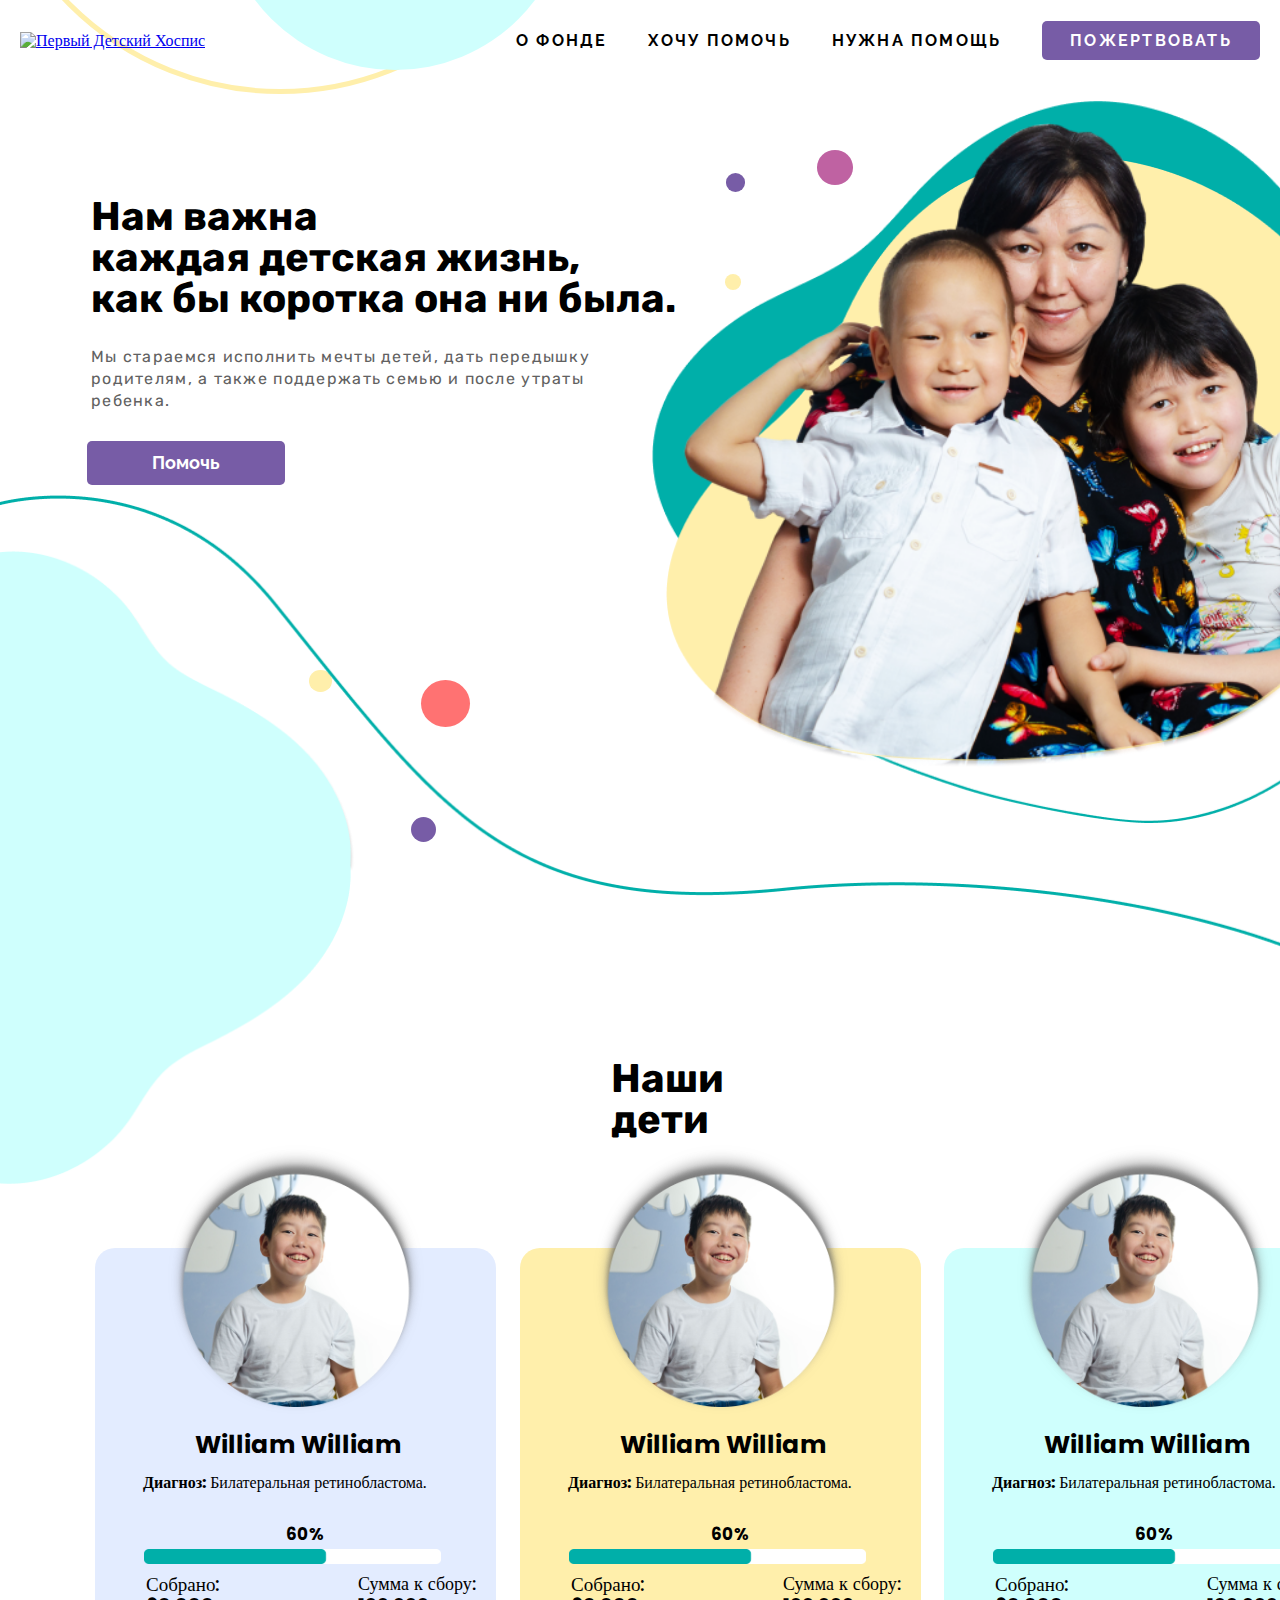
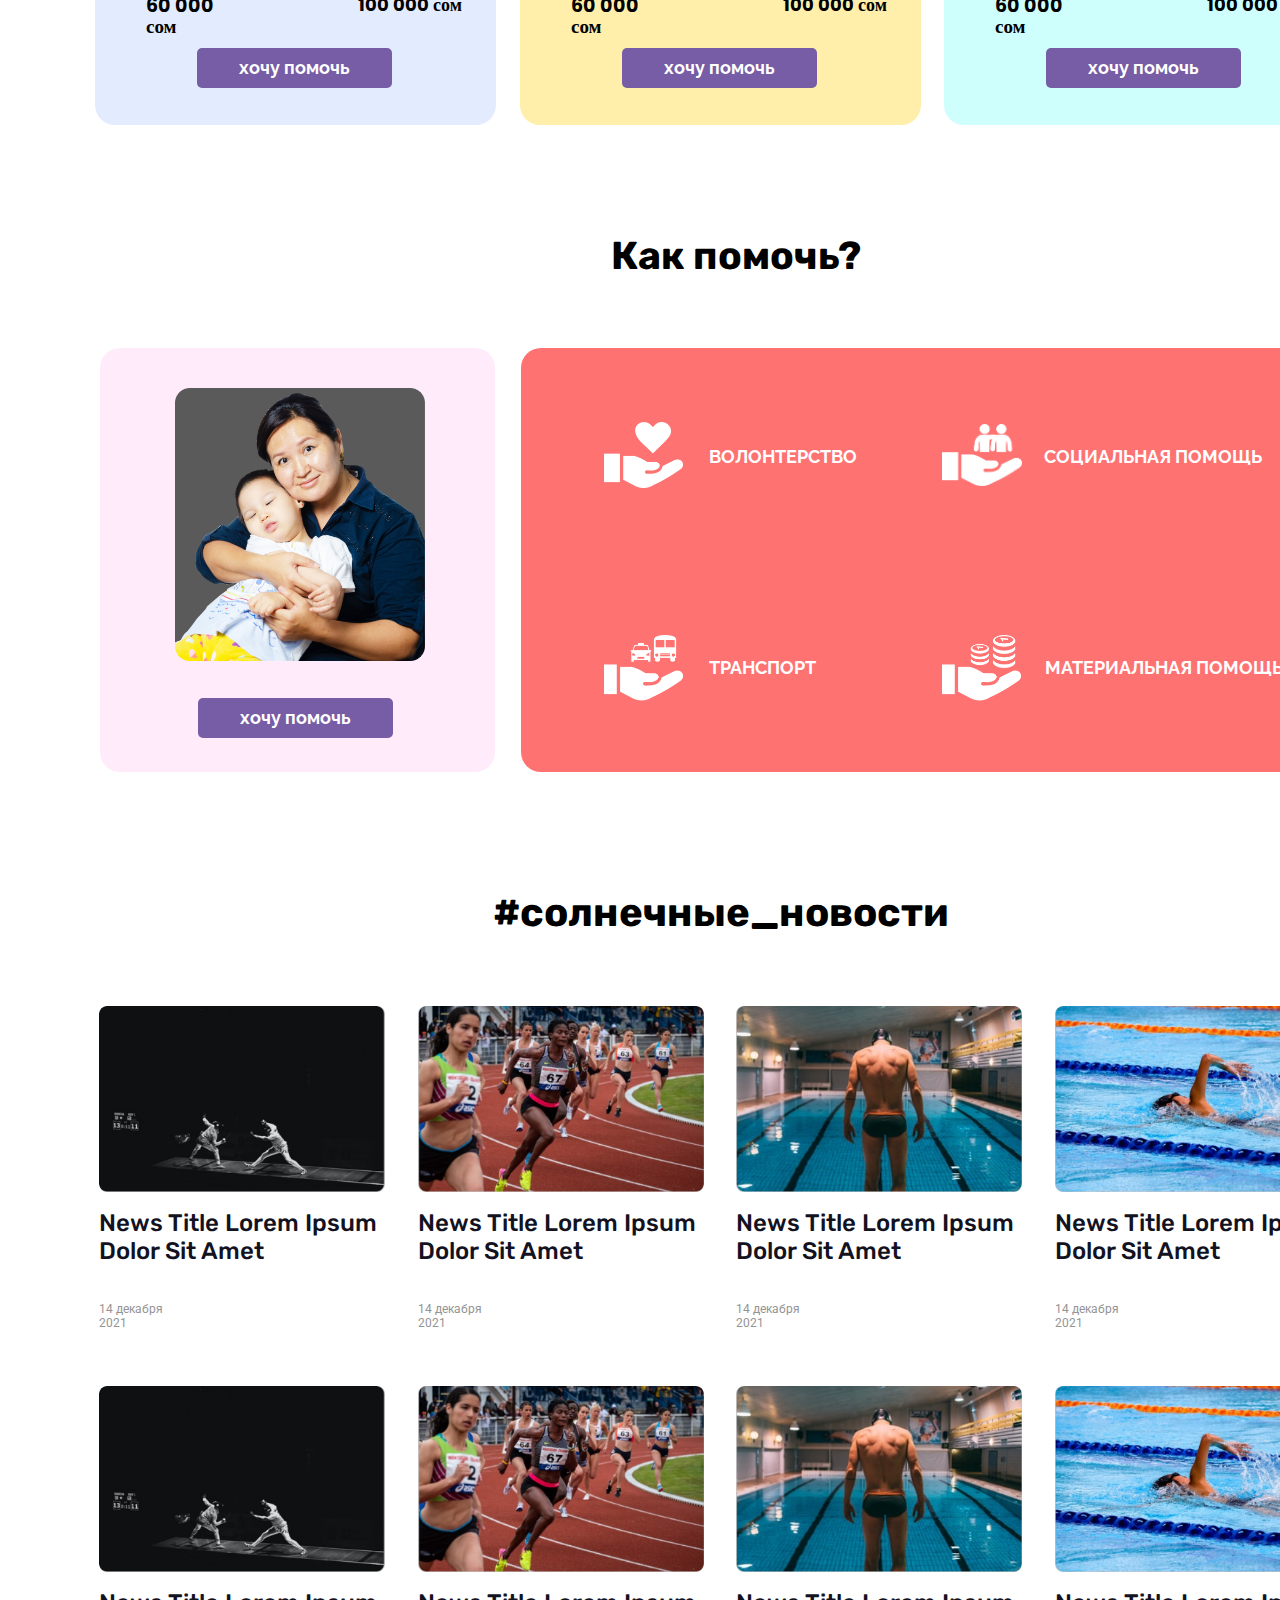
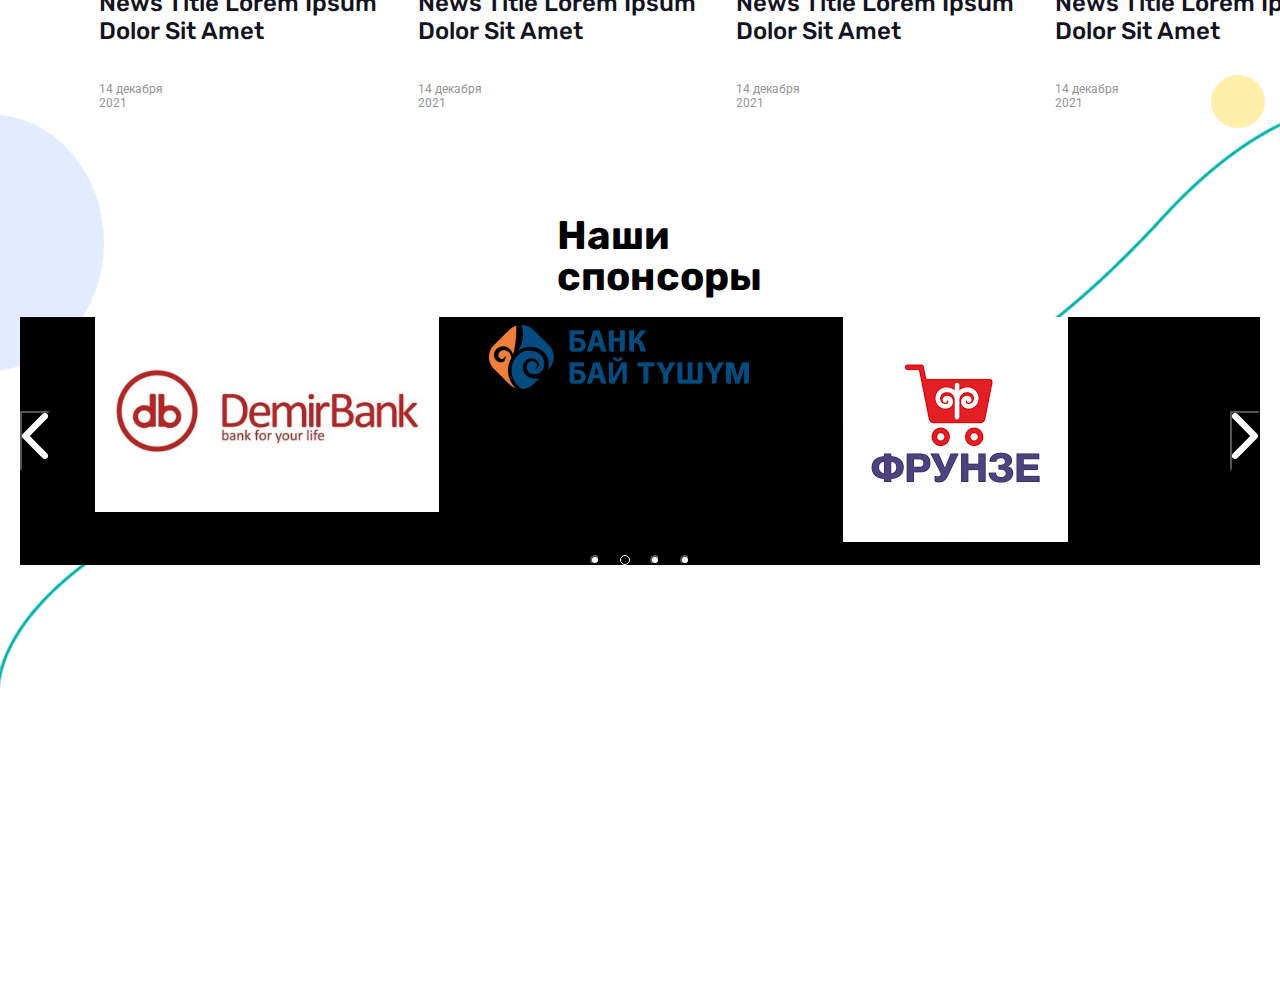
==== commit 5d2aea38: "updated" ====
--- a/index.html
+++ b/index.html
@@ -279,153 +279,6 @@
 		</div>
 	</section>
 
-	<footer class="footer">
-		<div class="container">
-			<div class="footer__inner">
-				<div class="footer__inner__social-media-logo">
-					<ul class="footer__inner__social-media-logo__inner">
-						<li class="footer__inner__social-media-logo__inner__item">
-							<a class="footer__inner__social-media-logo__inner__item__logo-link" href="index.html">
-								<img class="footer__inner__social-media-logo__inner__item__logo-link__logo"
-									src="./img/logo-footer.svg" alt="Первый Детский Хоспис">
-							</a>
-						</li>
-						<li class="footer__inner__social-media-logo__inner__item">
-							<p class="footer__inner__social-media-logo__inner__item__hospice-descr">
-								Общественный Благотворительный
-								Фонд «Первый детский хоспис»
-							</p>
-						</li>
-						<li class="footer__inner__social-media-logo__inner__item">
-							<p class="footer__inner__social-media-logo__inner__item__sm-descr">Мы в социальных сетях:
-							</p>
-						</li>
-						<li class="footer__inner__social-media-logo__inner__item">
-							<a class="footer__inner__social-media-logo__inner__item__link " href="https://t.me/userName">
-								<img class="footer__inner__social-media-logo__inner__item__link__img__telegram"
-									src="./img/Telegram.svg" alt="Telegram">
-							</a>
-							<a class="footer__inner__social-media-logo__inner__item__link " href="https://wa.me/+996700700700">
-								<img class="footer__inner__social-media-logo__inner__item__link__img__whatsapp"
-									src="./img/Whatsapp.svg" alt="Whatsapp">
-							</a>
-							<a class="footer__inner__social-media-logo__inner__item__link "
-								href="https://instagram.com/hospicekgz">
-								<img class="footer__inner__social-media-logo__inner__item__link__img__instagram"
-									src="./img/Instagram.svg" alt="Instagram">
-							</a>
-							<!-- <a class="footer__inner__social-media-logo__inner__item__link"
-										href="https://youtube.com/hospicekgz">
-										<img class="footer__inner__social-media-logo__inner__item__link__img__youtube"
-											 src="./img/Youtube.svg" alt="Youtube">
-								  </a> -->
-							<a class="footer__inner__social-media-logo__inner__item__link"
-								href="https://facebook.com/hospicekgz">
-								<img class="footer__inner__social-media-logo__inner__item__link__img__facebook"
-									src="./img/Facebook.svg" alt="Facebook">
-							</a>
-
-						</li>
-					</ul>
-				</div>
-
-				<div class="footer__inner__requisites-info-contact">
-					<div class="footer__inner__requisites-info-contact__inner">
-						<div class="footer__inner__requisites-info-contact__inner__requisites">
-							<h3 class="footer__inner__requisites-info-contact__inner__title">Реквизиты</h3>
-							<p class="footer__inner__requisites-info-contact__inner__requisites__item footer__mb-unique">
-								ОБФ "Первый детский хоспис"
-							</p>
-							<p class="footer__inner__requisites-info-contact__inner__requisites__item">
-								ИНН 01502201610205
-
-							</p>
-							<p class="footer__inner__requisites-info-contact__inner__requisites__item">
-								ОКПО 29400184
-
-							</p>
-							<p class="footer__inner__requisites-info-contact__inner__requisites__item">
-								ОАО Банк «Бай Тушум»
-							</p>
-							<p class="footer__inner__requisites-info-contact__inner__requisites__item">
-								KGS 1371040001440439
-							</p>
-							<p class="footer__inner__requisites-info-contact__inner__requisites__item">
-								БИК 137001
-							</p>
-							<p class="footer__inner__requisites-info-contact__inner__requisites__item">
-								Optima 4169615189595451
-							</p>
-							<p class="footer__inner__requisites-info-contact__inner__requisites__item">
-								ЗАО "КИКБ"
-							</p>
-							<p class="footer__inner__requisites-info-contact__inner__requisites__item">
-								Расчетный Счет KGS: 1280096037288596
-							</p>
-							<p class="footer__inner__requisites-info-contact__inner__requisites__item">
-								БИК 128009
-							</p>
-							<p class="footer__inner__requisites-info-contact__inner__requisites__item">
-								Элсом 0559647457
-							</p>
-							<p class="footer__inner__requisites-info-contact__inner__requisites__item">
-								О деньги 0707040602
-							</p>
-							<p class="footer__inner__requisites-info-contact__inner__requisites__item">
-								MegaPay 0559647457
-							</p>
-							<p class="footer__inner__requisites-info-contact__inner__requisites__item">
-								PayPal <a class="footer__inner__requisites-info-contact__inner__requisites__item__PayPal-link"
-									href="https://paypal.me/hospicekgz" target="_blank">https://paypal.me/hospicekgz</a>
-							</p>
-						</div>
-
-						<div class="footer__inner__requisites-info-contact__inner__info">
-							<h3 class="footer__inner__requisites-info-contact__inner__title">Информация</h3>
-
-							<a class="footer__inner__requisites-info-contact__inner__info__item" href="index.html">Главная</a>
-							<a class="footer__inner__requisites-info-contact__inner__info__item" href="#">О фонде</a>
-							<a class="footer__inner__requisites-info-contact__inner__info__item" href="wanthelp.html">Хочу
-								помочь</a>
-							<a class="footer__inner__requisites-info-contact__inner__info__item" href="need-help.html">Нужна
-								помощь</a>
-						</div>
-
-						<!--Requisites Info Contact-->
-						<div class="footer__inner__requisites-info-contact__inner__contact">
-							<h3 class="footer__inner__requisites-info-contact__inner__title">Контакты</h3>
-							<div class="footer__inner__requisites-info-contact__inner__contact__item  footer__mb-unique">
-								<img class="footer__inner__requisites-info-contact__inner__contact__item__icon__location"
-									src="./img/location.svg" alt="Location">
-								<p class="footer__inner__requisites-info-contact__inner__contact__item__location">г.
-									Бишкек,
-									бул. Молодой Гвардии 71а</p>
-							</div>
-							<div class="footer__inner__requisites-info-contact__inner__contact__item">
-								<img class="footer__inner__requisites-info-contact__inner__contact__item__icon__email"
-									src="./img/email.svg" alt="Email">
-								<a class="footer__inner__requisites-info-contact__inner__contact__item__email__text"
-									href="mailto:childrenshospice.kg@gmail.com">childrenshospice.kg@gmail.com</a>
-							</div>
-							<div class="footer__inner__requisites-info-contact__inner__contact__item">
-								<img class="footer__inner__requisites-info-contact__inner__contact__item__icon__phone"
-									src="./img/phone.svg" alt="Phone Number">
-								<div class="footer__inner__requisites-info-contact__inner__contact__item__phone__numbers">
-									<a class="footer__inner__requisites-info-contact__inner__contact__item__phone__numbers__item"
-										href="tel:+996550050440">+996
-										(550) 050440 </a>
-									<a class="footer__inner__requisites-info-contact__inner__contact__item__phone__numbers__item"
-										href="tel:+996559647457">+996
-										(559) 647457</a>
-								</div>
-							</div>
-						</div>
-					</div>
-				</div>
-			</div>
-		</div>
-	</footer>
-
 	<!-- Подключаем jQuery -->
 	<script src="https://code.jquery.com/jquery-3.4.1.min.js"></script>
 	<!-- Подключаем слайдер Slick -->
--- a/CSS/main-styles.min.css
+++ b/CSS/main-styles.min.css
@@ -1,2 +1,2 @@
-@import url("https://fonts.googleapis.com/css2?family=Inter:wght@100;300;500;700;900&family=Open+Sans:wght@300;400;500;600;700;800&family=Poppins:wght@100;200;300;400;500;600;700;800;900&family=Raleway:wght@100;200;300;400;500;600;700;800;900&family=Roboto:ital,wght@0,100;0,300;0,400;0,500;0,700;0,900;1,100&family=Rubik:ital,wght@0,300;0,400;0,500;0,600;0,700;0,800;0,900;1,300;1,400&family=Varela+Round&display=swap");*,*::after,*::before{-webkit-box-sizing:border-box;box-sizing:border-box;margin:0;padding:0}::-moz-selection{background:#775ca6;color:#fff}::selection{background:#775ca6;color:#fff}.container{width:1240px;margin:auto}@media (max-width: 1023.98px){.container{width:100%;padding:20px}}.header__inner{display:-webkit-box;display:-webkit-flex;display:-ms-flexbox;display:flex;-webkit-box-align:center;-webkit-align-items:center;-ms-flex-align:center;align-items:center;-webkit-box-pack:justify;-webkit-justify-content:space-between;-ms-flex-pack:justify;justify-content:space-between;padding:30px 0;position:relative}.header__inner__logo{width:30%;cursor:pointer}.header__inner__circle-bg-border{border:5px solid #ffefab;-webkit-border-radius:50%;border-radius:50%;width:600px;height:600px;position:absolute;left:-40px;top:-506px;z-index:-1}.header__inner__circle-bg{background-color:#cffffd;-webkit-border-radius:50%;border-radius:50%;width:350px;height:350px;position:absolute;left:200px;top:-280px}.header__inner__menu{display:-webkit-box;display:-webkit-flex;display:-ms-flexbox;display:flex;-webkit-box-align:center;-webkit-align-items:center;-ms-flex-align:center;align-items:center;-webkit-box-pack:justify;-webkit-justify-content:space-between;-ms-flex-pack:justify;justify-content:space-between;width:60%}.header__inner__menu__item{list-style:none}.header__inner__menu__item__link{text-decoration:none;font-family:"Raleway", sans-serif;font-style:normal;font-weight:bold;font-size:16px;line-height:21px;letter-spacing:0.14em;color:#000000;text-transform:uppercase}.header__inner__menu__item__link:hover{padding-bottom:10px;border-bottom:#775ca6 solid 4px;-webkit-transition:0.5s ease;-o-transition:0.5s ease;transition:0.5s ease}.header__inner__menu__item__link-donate{background:#775ca6;-webkit-border-radius:5px;border-radius:5px;padding:10px 28px;color:#fff;-webkit-transition:0.8s ease;-o-transition:0.8s ease;transition:0.8s ease}.header__inner__menu__item__link-donate:hover{border-bottom:none;background-color:#fff;color:#775ca6;border:#775ca6 solid 1px}.header__inner__menu__item+.header__inner__menu__item{margin-left:40px}.footer{font-family:"Rubik", sans-serif;background-color:#775ca6;font-style:normal;font-weight:500;font-size:14px;line-height:17px;color:#fff;margin-top:100px}.footer__inner{display:-webkit-box;display:-webkit-flex;display:-ms-flexbox;display:flex;-webkit-box-pack:justify;-webkit-justify-content:space-between;-ms-flex-pack:justify;justify-content:space-between;-webkit-box-align:start;-webkit-align-items:flex-start;-ms-flex-align:start;align-items:flex-start;padding:60px 100px}.footer__inner__social-media-logo{width:24%;padding-right:30px}.footer__inner__social-media-logo__inner{display:-webkit-box;display:-webkit-flex;display:-ms-flexbox;display:flex;-webkit-box-orient:vertical;-webkit-box-direction:normal;-webkit-flex-direction:column;-ms-flex-direction:column;flex-direction:column;-webkit-justify-content:space-around;-ms-flex-pack:distribute;justify-content:space-around;-webkit-box-align:start;-webkit-align-items:flex-start;-ms-flex-align:start;align-items:flex-start}.footer__inner__social-media-logo__inner__item{list-style:none;display:-webkit-box;display:-webkit-flex;display:-ms-flexbox;display:flex;-webkit-box-pack:justify;-webkit-justify-content:space-between;-ms-flex-pack:justify;justify-content:space-between;-webkit-box-align:center;-webkit-align-items:center;-ms-flex-align:center;align-items:center}.footer__inner__social-media-logo__inner__item__hospice-descr{margin:17px 0 40px}.footer__inner__social-media-logo__inner__item__sm-descr{margin-bottom:13px}.footer__inner__social-media-logo__inner__item__link+.footer__inner__social-media-logo__inner__item__link{margin-left:20px}.footer__inner__requisites-info-contact{width:71%}.footer__inner__requisites-info-contact__inner{display:-ms-grid;display:grid;-ms-grid-columns:1fr 1fr 1fr;grid-template-columns:1fr 1fr 1fr;grid-gap:0}.footer__inner__requisites-info-contact__inner__title{font-weight:bold;font-size:16px;line-height:16px;letter-spacing:0.01em;text-transform:uppercase;margin-bottom:20px}.footer__inner__requisites-info-contact__inner__requisites{width:290px}.footer__inner__requisites-info-contact__inner__requisites__item__PayPal-link{color:#fff;text-decoration:none}.footer__inner__requisites-info-contact__inner__requisites__item+.footer__inner__requisites-info-contact__inner__requisites__item{margin-bottom:9px}.footer__inner__requisites-info-contact__inner__info{width:100%;display:-webkit-box;display:-webkit-flex;display:-ms-flexbox;display:flex;-webkit-box-orient:vertical;-webkit-box-direction:normal;-webkit-flex-direction:column;-ms-flex-direction:column;flex-direction:column;-webkit-box-pack:start;-webkit-justify-content:flex-start;-ms-flex-pack:start;justify-content:flex-start;-webkit-box-align:start;-webkit-align-items:flex-start;-ms-flex-align:start;align-items:flex-start}.footer__inner__requisites-info-contact__inner__info__item{color:#fff;text-decoration:none;-webkit-transition:all 0.7s ease-in-out;-o-transition:all 0.7s ease-in-out;transition:all 0.7s ease-in-out}.footer__inner__requisites-info-contact__inner__info__item:hover{-webkit-text-decoration-line:underline;text-decoration-line:underline;color:#ffffff;opacity:0.7}.footer__inner__requisites-info-contact__inner__info__item+.footer__inner__requisites-info-contact__inner__info__item{margin-top:14px}.footer__inner__requisites-info-contact__inner__contact{width:100%}.footer__inner__requisites-info-contact__inner__contact__item{display:-webkit-box;display:-webkit-flex;display:-ms-flexbox;display:flex}.footer__inner__requisites-info-contact__inner__contact__item__location{color:#fff}.footer__inner__requisites-info-contact__inner__contact__item__icon__location,.footer__inner__requisites-info-contact__inner__contact__item__icon__phone,.footer__inner__requisites-info-contact__inner__contact__item__icon__email{margin-right:15px}.footer__inner__requisites-info-contact__inner__contact__item__email__text{color:#fff;text-decoration:none}.footer__inner__requisites-info-contact__inner__contact__item__phone{display:-webkit-box;display:-webkit-flex;display:-ms-flexbox;display:flex}.footer__inner__requisites-info-contact__inner__contact__item__phone__numbers{display:-webkit-box;display:-webkit-flex;display:-ms-flexbox;display:flex;-webkit-box-orient:vertical;-webkit-box-direction:normal;-webkit-flex-direction:column;-ms-flex-direction:column;flex-direction:column;-webkit-box-align:center;-webkit-align-items:center;-ms-flex-align:center;align-items:center}.footer__inner__requisites-info-contact__inner__contact__item__phone__numbers__item{color:#fff;text-decoration:none}.footer__inner__requisites-info-contact__inner__contact__item+.footer__inner__requisites-info-contact__inner__contact__item{margin-bottom:14px}.footer__mb-unique{margin-bottom:14px}@media (max-width: 1023.98px){.footer__inner{color:#fff;-webkit-box-orient:vertical;-webkit-box-direction:normal;-webkit-flex-direction:column;-ms-flex-direction:column;flex-direction:column;-webkit-box-align:center;-webkit-align-items:center;-ms-flex-align:center;align-items:center;margin:auto;padding:60px 20px}.footer__inner__social-media-logo{width:50%;padding-top:50px;-webkit-box-ordinal-group:3;-webkit-order:2;-ms-flex-order:2;order:2}.footer__inner__requisites-info-contact{width:100%;-webkit-box-ordinal-group:2;-webkit-order:1;-ms-flex-order:1;order:1}.footer__inner__requisites-info-contact__requisites{width:100%}.footer__inner__requisites-info-contact__info{width:100%}}@media (max-width: 679.98px){.footer__inner__social-media-logo{-webkit-box-ordinal-group:3;-webkit-order:2;-ms-flex-order:2;order:2}.footer__inner__requisites-info-contact{width:100%;-webkit-box-ordinal-group:2;-webkit-order:1;-ms-flex-order:1;order:1}.footer__inner__requisites-info-contact__inner{display:-ms-grid;display:grid;-ms-grid-columns:"requisites info" "requisites contact";grid-template-columns:"requisites info" "requisites contact"}.footer__inner__requisites-info-contact__inner__requisites{grid-area:requisites}.footer__inner__requisites-info-contact__inner__info{grid-area:info}.footer__inner__requisites-info-contact__inner__contact{grid-area:contact}}.sidebar{padding:52px;background-color:#ffefab;-webkit-border-radius:15px;border-radius:15px;max-width:400px;height:367px;margin-right:198px;margin-left:auto}.sidebar__inner__menu{display:-webkit-box;display:-webkit-flex;display:-ms-flexbox;display:flex;-webkit-box-orient:vertical;-webkit-box-direction:normal;-webkit-flex-direction:column;-ms-flex-direction:column;flex-direction:column;-webkit-box-pack:justify;-webkit-justify-content:space-between;-ms-flex-pack:justify;justify-content:space-between;padding:0;margin:0}.sidebar__inner__menu__item__link{font-family:"Rubik", sans-serif;font-style:normal;font-weight:bold;font-size:18px;line-height:21px;text-transform:uppercase;text-decoration:none;color:#000000}.sidebar__inner__menu__item+.sidebar__inner__menu__item{margin-bottom:23px}.call-to-action__inner{display:-webkit-box;display:-webkit-flex;display:-ms-flexbox;display:flex;-webkit-box-align:center;-webkit-align-items:center;-ms-flex-align:center;align-items:center;-webkit-box-pack:justify;-webkit-justify-content:space-between;-ms-flex-pack:justify;justify-content:space-between;background-color:#e3ecff;padding:70px 40px;-webkit-border-radius:15px;border-radius:15px}.call-to-action__inner__text,.call-to-action__inner__money,.call-to-action__inner__other-money,.call-to-action__inner__btn{font-family:"Rubik", sans-serif;font-style:normal;font-weight:normal;font-size:30px;line-height:36px;color:#000000}.call-to-action__inner__money{display:-webkit-box;display:-webkit-flex;display:-ms-flexbox;display:flex;-webkit-box-align:center;-webkit-align-items:center;-ms-flex-align:center;align-items:center;-webkit-box-pack:justify;-webkit-justify-content:space-between;-ms-flex-pack:justify;justify-content:space-between;width:35%;font-size:36px;line-height:43px}.call-to-action__inner__other-money{font-size:24px;line-height:28px;color:rgba(97,97,97,0.59)}.call-to-action__inner__btn{font-weight:500;font-size:36px;line-height:43px;color:#ffffff;background:#dc9696;-webkit-border-radius:5px;border-radius:5px;text-decoration:none;padding:18px 22px}.blc{width:1100px;height:500px;-webkit-border-radius:15PX;border-radius:15PX;background-color:black;background-repeat:no-repeat;-webkit-background-size:cover;background-size:cover;margin:50px auto;padding:70px 0 0 90px}.blc__btn{-webkit-border-radius:5px;border-radius:5px;border:none;padding:10px 48px}.blc__btn-text{font-family:Raleway;font-style:normal;font-weight:800;font-size:16px;line-height:19px;letter-spacing:0.14em;color:#FFFFFF;text-decoration:none}.blc__title{font-family:Rubik;font-style:normal;font-weight:bold;font-size:40px;line-height:41px;-webkit-font-feature-settings:'pnum' on, 'lnum' on;font-feature-settings:'pnum' on, 'lnum' on;color:#000000}.blc__text{margin:50px 0 80px 0;width:450px;font-family:Rubik;font-style:normal;font-weight:normal;font-size:18px;line-height:138.5%;letter-spacing:0.08em;-webkit-font-feature-settings:'pnum' on, 'lnum' on;font-feature-settings:'pnum' on, 'lnum' on;color:#000000}body{overflow-x:hidden}section{position:relative;max-width:1557px;margin:auto}section .topscreen{position:absolute;width:1441px;height:1193.71px;left:28px;top:14px}section .topscreen__vector1{background-color:#BF62A2;-webkit-border-radius:50%;border-radius:50%;height:34.92px;width:36.26px;position:absolute;left:817px;top:69px}section .topscreen__vector2{background-color:#FFEFAB;-webkit-border-radius:50%;border-radius:50%;height:15.92px;width:16.47px;position:absolute;left:724.82px;top:192.82px}section .topscreen__vector3{background-color:#775CA6;-webkit-border-radius:50%;border-radius:50%;height:18.82px;width:19.83px;position:absolute;left:725.64px;top:91.83px}section .topscreen__vector4{background-color:#BF62A2;-webkit-border-radius:50%;border-radius:50%;height:34.92px;width:36.26px;position:absolute;left:1358.85px;top:183.34px}section .topscreen__vector5{background-color:#775CA6;-webkit-border-radius:50%;border-radius:50%;height:18.8px;width:18.82px;position:absolute;left:1382.85px;top:253.34px}section .topscreen__vector6{background-color:#FF7272;-webkit-border-radius:50%;border-radius:50%;height:47.18px;width:48.96px;position:absolute;left:421px;top:599px}section .topscreen__vector7{background-color:#775CA6;-webkit-border-radius:50%;border-radius:50%;height:25.41px;width:25.42px;position:absolute;left:410.8px;top:735.66px}section .topscreen__vector8{background-color:#FFEFAB;-webkit-border-radius:50%;border-radius:50%;height:21.44px;width:22.28px;position:absolute;left:309.45px;top:589.14px}section .topscreen__vector__vector14{position:absolute;width:65.83px;height:155.83px;position:absolute;left:1360px;top:-6px}section .topscreen__vector__vector16{height:570.1px;width:688.33px;position:absolute;left:730.65px;top:171.59px}section .topscreen__vector__vector15{height:605.1px;width:715.33px;position:absolute;left:665.65px;top:74.59px}section .topscreen__vector__vector17{height:605.1px;width:704.33px;position:absolute;left:651.65px;top:19.59px}section .topscreen__vector__vector44{height:579.93px;width:1441px;position:absolute;left:-2px;top:414px}section .topscreen__vector__vector66{height:322.71px;width:355.67px;position:absolute;left:-1px;top:469.55px}section .topscreen__vector__vector55{height:322.71px;width:355.67px;position:absolute;left:-5px;top:780.55px}section .topscreen__img{position:absolute;width:727.26px;height:638.49px;left:752px;top:50px}section .topscreen__img__png{position:absolute;width:744px;left:-15.22%;right:-55.61%;top:-3.22%}section .topscreen__text{position:absolute;width:582px;height:286px;left:-6px;top:-83px}section .topscreen__text__h{position:absolute;width:600px;height:123px;left:97px;top:198px;font-family:"Rubik";font-style:normal;font-weight:bold;font-size:40px;line-height:41px;-webkit-font-feature-settings:"pnum" on,"lnum" on;font-feature-settings:"pnum" on,"lnum" on;color:#000000}section .topscreen__text__p{position:absolute;height:22px;width:558px;left:97px;top:348px;font-family:"Rubik";font-style:normal;font-weight:normal;font-size:16px;line-height:138.5%;letter-spacing:0.08em;-webkit-font-feature-settings:"pnum" on,"lnum" on;font-feature-settings:"pnum" on,"lnum" on;color:#616161}section .topscreen__text__a__kk__donate{position:absolute;font-family:"Raleway";font-style:normal;font-weight:bold;font-size:18px;line-height:40px;text-decoration:none;background:#775ca6;-webkit-border-radius:5px;border-radius:5px;padding:2px 65px;color:#fff;-webkit-transition:0.8s ease;-o-transition:0.8s ease;transition:0.8s ease;left:93px;top:443px}section .topscreen__text__a__kk__donate:hover{border-bottom:none;background-color:#fff;color:#775ca6;border:#775ca6 solid 1px}.blc_our-kids__text__h{position:absolute;width:219px;height:41px;left:611px;top:977px;font-family:"Rubik";font-style:normal;font-weight:bold;font-size:40px;line-height:41px;-webkit-font-feature-settings:"pnum" on,"lnum" on;font-feature-settings:"pnum" on,"lnum" on;color:#000000}.blc_our-kids__kids_card1__kids_img1{position:absolute;width:238px;left:177px;height:246px;top:1080px;-webkit-filter:drop-shadow(0px -7px 6px rgba(97,97,97,0.59));filter:drop-shadow(0px -7px 6px rgba(97,97,97,0.59))}.blc_our-kids__kids_card1__rectangle1{position:absolute;width:401px;height:477px;left:95px;top:1167px;background:#E3ECFF;-webkit-border-radius:20px;border-radius:20px}.blc_our-kids__kids_card1__h{position:absolute;width:217px;height:36.46px;left:195px;top:1346.13px;font-family:"Poppins";font-style:normal;font-weight:bold;font-size:25px;line-height:36px;color:#000000}.blc_our-kids__kids_card1__diognoz{position:absolute;width:296px;height:21px;left:143px;top:1389px;font-family:"Poppins";font-size:16px;line-height:25px;color:#000000}.blc_our-kids__kids_card1__status1__prosent1{position:absolute;height:25px;width:37px;left:286px;top:1441px;font-family:"Poppins";font-style:normal;font-weight:bold;font-size:16.8px;line-height:25px;color:#000000}.blc_our-kids__kids_card1__status1__Photo{position:absolute;width:297px;height:15px;left:144px;top:1468px}.blc_our-kids__kids_card1__status1__hh22{position:absolute;height:36px;width:152px;left:358px;top:1492px;font-family:"Poppins";font-style:normal;font-weight:500;font-size:18px;line-height:21px;color:#000000}.blc_our-kids__kids_card1__status1__hh222{position:absolute;width:102px;height:36px;left:146px;top:1493px;font-family:"Poppins";font-style:normal;font-weight:500;font-size:19px;line-height:21px;color:#000000}.blc_our-kids__kids_card1__status1__button1{position:absolute;width:192px;height:40px;left:204px;top:1559px}.blc_our-kids__kids_card1__status1__button1__aa{position:absolute;font-family:"Raleway";font-style:normal;font-weight:bold;font-size:18px;line-height:40px;text-decoration:none;background:#775ca6;-webkit-border-radius:5px;border-radius:5px;padding:0px 42px;color:#fff;-webkit-transition:0.8s ease;-o-transition:0.8s ease;transition:0.8s ease;left:-7px;top:8px}.blc_our-kids__kids_card1__status1__button1__aa:hover{border-bottom:none;background-color:#fff;color:#775ca6;border:#775ca6 solid 1px}.blc_our-kids__kids_card2{position:absolute;left:425px}.blc_our-kids__kids_card2__kids_img1{position:absolute;width:238px;left:177px;height:246px;top:1080px;-webkit-filter:drop-shadow(0px -7px 6px rgba(97,97,97,0.59));filter:drop-shadow(0px -7px 6px rgba(97,97,97,0.59))}.blc_our-kids__kids_card2__rectangle1{position:absolute;width:401px;height:477px;left:95px;top:1167px;background:#FFEFAB;-webkit-border-radius:20px;border-radius:20px}.blc_our-kids__kids_card2__h{position:absolute;width:217px;height:36.46px;left:195px;top:1346.13px;font-family:"Poppins";font-style:normal;font-weight:bold;font-size:25px;line-height:36px;color:#000000}.blc_our-kids__kids_card2__diognoz{position:absolute;width:296px;height:21px;left:143px;top:1389px;font-family:"Poppins";font-size:16px;line-height:25px;color:#000000}.blc_our-kids__kids_card2__status1__prosent1{position:absolute;height:25px;width:37px;left:286px;top:1441px;font-family:"Poppins";font-style:normal;font-weight:bold;font-size:16.8px;line-height:25px;color:#000000}.blc_our-kids__kids_card2__status1__Photo{position:absolute;width:297px;height:15px;left:144px;top:1468px}.blc_our-kids__kids_card2__status1__hh22{position:absolute;height:36px;width:152px;left:358px;top:1492px;font-family:"Poppins";font-style:normal;font-weight:500;font-size:18px;line-height:21px;color:#000000}.blc_our-kids__kids_card2__status1__hh222{position:absolute;width:102px;height:36px;left:146px;top:1493px;font-family:"Poppins";font-style:normal;font-weight:500;font-size:19px;line-height:21px;color:#000000}.blc_our-kids__kids_card2__status1__button1{position:absolute;width:192px;height:40px;left:204px;top:1559px}.blc_our-kids__kids_card2__status1__button1__aa{position:absolute;font-family:"Raleway";font-style:normal;font-weight:bold;font-size:18px;line-height:40px;text-decoration:none;background:#775ca6;-webkit-border-radius:5px;border-radius:5px;padding:0px 42px;color:#fff;-webkit-transition:0.8s ease;-o-transition:0.8s ease;transition:0.8s ease;left:-7px;top:8px}.blc_our-kids__kids_card2__status1__button1__aa:hover{border-bottom:none;background-color:#fff;color:#775ca6;border:#775ca6 solid 1px}.blc_our-kids__kids_card3{position:absolute;left:849px}.blc_our-kids__kids_card3__kids_img1{position:absolute;width:238px;left:177px;height:246px;top:1080px;-webkit-filter:drop-shadow(0px -7px 6px rgba(97,97,97,0.59));filter:drop-shadow(0px -7px 6px rgba(97,97,97,0.59))}.blc_our-kids__kids_card3__rectangle1{position:absolute;width:401px;height:477px;left:95px;top:1167px;background:#CFFFFD;-webkit-border-radius:20px;border-radius:20px}.blc_our-kids__kids_card3__h{position:absolute;width:217px;height:36.46px;left:195px;top:1346.13px;font-family:"Poppins";font-style:normal;font-weight:bold;font-size:25px;line-height:36px;color:#000000}.blc_our-kids__kids_card3__diognoz{position:absolute;width:296px;height:21px;left:143px;top:1389px;font-family:"Poppins";font-size:16px;line-height:25px;color:#000000}.blc_our-kids__kids_card3__status1__prosent1{position:absolute;height:25px;width:37px;left:286px;top:1441px;font-family:"Poppins";font-style:normal;font-weight:bold;font-size:16.8px;line-height:25px;color:#000000}.blc_our-kids__kids_card3__status1__Photo{position:absolute;width:297px;height:15px;left:144px;top:1468px}.blc_our-kids__kids_card3__status1__hh22{position:absolute;height:36px;width:152px;left:358px;top:1492px;font-family:"Poppins";font-style:normal;font-weight:500;font-size:18px;line-height:21px;color:#000000}.blc_our-kids__kids_card3__status1__hh222{position:absolute;width:102px;height:36px;left:146px;top:1493px;font-family:"Poppins";font-style:normal;font-weight:500;font-size:19px;line-height:21px;color:#000000}.blc_our-kids__kids_card3__status1__button1{position:absolute;width:192px;height:40px;left:204px;top:1559px}.blc_our-kids__kids_card3__status1__button1__aa{position:absolute;font-family:"Raleway";font-style:normal;font-weight:bold;font-size:18px;line-height:40px;text-decoration:none;background:#775ca6;-webkit-border-radius:5px;border-radius:5px;padding:0px 42px;color:#fff;-webkit-transition:0.8s ease;-o-transition:0.8s ease;transition:0.8s ease;left:-7px;top:8px}.blc_our-kids__kids_card3__status1__button1__aa:hover{border-bottom:none;background-color:#fff;color:#775ca6;border:#775ca6 solid 1px}.blc_how-help__text__hh{position:absolute;height:41px;width:257px;left:611px;top:1755px;font-family:Rubik;font-style:normal;font-weight:bold;font-size:39px;line-height:41px;-webkit-font-feature-settings:"pnum" on,"lnum" on;font-feature-settings:"pnum" on,"lnum" on;color:#000000}.blc_how-help__volunteers-rect{position:absolute;width:819px;height:424px;left:521px;top:1867px;background:#FF7272;-webkit-border-radius:20px;border-radius:20px}.blc_how-help__volunteers-rect__png{position:absolute;width:79px;height:66px;left:83px;top:74px}.blc_how-help__volunteers-rect__h6{position:absolute;left:188px;top:98px;font-family:Raleway;font-style:normal;font-weight:bold;font-size:18px;line-height:21px;text-transform:uppercase;color:#FFFFFF}.blc_how-help__volunteers-rect__icon{position:absolute;height:62px;width:80px;left:421px;top:76px}.blc_how-help__volunteers-rect__pomosh{position:absolute;left:523px;top:98px;font-family:Raleway;font-style:normal;font-weight:bold;font-size:18px;line-height:21px;text-transform:uppercase;color:#FFFFFF}.blc_how-help__volunteers-rect__trans{position:absolute;width:79px;height:66px;left:83px;top:287px}.blc_how-help__volunteers-rect__textrans{position:absolute;left:188px;top:309px;font-family:Raleway;font-style:normal;font-weight:bold;font-size:18px;line-height:21px;text-transform:uppercase;color:#FFFFFF}.blc_how-help__volunteers-rect__materi{position:absolute;width:79px;height:66px;left:421px;top:287px}.blc_how-help__volunteers-rect__textmateri{position:absolute;left:524px;top:309px;font-family:Raleway;font-style:normal;font-weight:bold;font-size:18px;line-height:21px;text-transform:uppercase;color:#FFFFFF}.blc_how-help__how-helpleft{position:absolute;height:424px;width:394.94px;left:100px;top:1867px;background:#FFEBF9;-webkit-border-radius:20px;border-radius:20px}.blc_how-help__how-helpleft__howhelpimg{position:absolute;width:250px;height:273px;left:75px;top:40px}.blc_how-help__how-helpleft__button4{position:absolute;width:192px;height:40px;left:201px;top:2215px}.blc_how-help__how-helpleft__button4__helpp{position:absolute;font-family:"Raleway";font-style:normal;font-weight:bold;font-size:18px;line-height:40px;text-decoration:none;background:#775ca6;-webkit-border-radius:5px;border-radius:5px;padding:0px 42px;color:#fff;-webkit-transition:0.8s ease;-o-transition:0.8s ease;transition:0.8s ease;left:-103px;top:-1865px}.blc_how-help__how-helpleft__button4__helpp:hover{border-bottom:none;background-color:#fff;color:#775ca6;border:#775ca6 solid 1px}.blc_news__text{position:absolute;height:41px;width:455px;left:493px;top:2411px;font-family:Rubik;font-style:normal;font-weight:bold;font-size:40px;line-height:41px;-webkit-font-feature-settings:'pnum' on, 'lnum' on;font-feature-settings:'pnum' on, 'lnum' on;color:#000000}.blc_news__cards1__news_card1{position:absolute;width:286.06px;height:310.79px;left:100px;top:2523px}.blc_news__cards1__news_card1 p{position:absolute;width:93px;height:14px;left:-1px;top:298px;font-family:Roboto;font-style:normal;font-weight:normal;font-size:12px;line-height:14px;color:#949494}.blc_news__cards1__news_card1 h4{position:absolute;height:67.81px;width:286.06px;left:-1px;top:205px;font-family:Rubik;font-style:normal;font-weight:500;font-size:24px;line-height:28px;color:#121221}.blc_news__cards1__news_card1 img{position:absolute;height:186.47px;width:286.06px;left:-1px;top:2px;background:url(.jpg),#C4C4C4;-webkit-border-radius:8px;border-radius:8px}.blc_news__cards1__news_card2{position:absolute;width:286.06px;height:310.79px;left:419px;top:2523px}.blc_news__cards1__news_card2 p{position:absolute;width:93px;height:14px;left:-1px;top:298px;font-family:Roboto;font-style:normal;font-weight:normal;font-size:12px;line-height:14px;color:#949494}.blc_news__cards1__news_card2 h4{position:absolute;height:67.81px;width:286.06px;left:-1px;top:205px;font-family:Rubik;font-style:normal;font-weight:500;font-size:24px;line-height:28px;color:#121221}.blc_news__cards1__news_card2 img{position:absolute;height:186.47px;width:286.06px;left:-1px;top:2px;background:url(.jpg),#C4C4C4;-webkit-border-radius:8px;border-radius:8px}.blc_news__cards1__news_card3{position:absolute;width:286.06px;height:310.79px;left:737px;top:2523px}.blc_news__cards1__news_card3 p{position:absolute;width:93px;height:14px;left:-1px;top:298px;font-family:Roboto;font-style:normal;font-weight:normal;font-size:12px;line-height:14px;color:#949494}.blc_news__cards1__news_card3 h4{position:absolute;height:67.81px;width:286.06px;left:-1px;top:205px;font-family:Rubik;font-style:normal;font-weight:500;font-size:24px;line-height:28px;color:#121221}.blc_news__cards1__news_card3 img{position:absolute;height:186.47px;width:286.06px;left:-1px;top:2px;background:url(.jpg),#C4C4C4;-webkit-border-radius:8px;border-radius:8px}.blc_news__cards1__news_card4{position:absolute;width:286.06px;height:310.79px;left:1056px;top:2523px}.blc_news__cards1__news_card4 p{position:absolute;width:93px;height:14px;left:-1px;top:298px;font-family:Roboto;font-style:normal;font-weight:normal;font-size:12px;line-height:14px;color:#949494}.blc_news__cards1__news_card4 h4{position:absolute;height:67.81px;width:286.06px;left:-1px;top:205px;font-family:Rubik;font-style:normal;font-weight:500;font-size:24px;line-height:28px;color:#121221}.blc_news__cards1__news_card4 img{position:absolute;height:186.47px;width:286.06px;left:-1px;top:2px;background:url(.jpg),#C4C4C4;-webkit-border-radius:8px;border-radius:8px}.blc_news__cards2{position:absolute;left:0px;top:380px}.blc_news__cards2__news_card1{position:absolute;width:286.06px;height:310.79px;left:100px;top:2523px}.blc_news__cards2__news_card1 p{position:absolute;width:93px;height:14px;left:-1px;top:298px;font-family:Roboto;font-style:normal;font-weight:normal;font-size:12px;line-height:14px;color:#949494}.blc_news__cards2__news_card1 h4{position:absolute;height:67.81px;width:286.06px;left:-1px;top:205px;font-family:Rubik;font-style:normal;font-weight:500;font-size:24px;line-height:28px;color:#121221}.blc_news__cards2__news_card1 img{position:absolute;height:186.47px;width:286.06px;left:-1px;top:2px;background:url(.jpg),#C4C4C4;-webkit-border-radius:8px;border-radius:8px}.blc_news__cards2__news_card2{position:absolute;width:286.06px;height:310.79px;left:419px;top:2523px}.blc_news__cards2__news_card2 p{position:absolute;width:93px;height:14px;left:-1px;top:298px;font-family:Roboto;font-style:normal;font-weight:normal;font-size:12px;line-height:14px;color:#949494}.blc_news__cards2__news_card2 h4{position:absolute;height:67.81px;width:286.06px;left:-1px;top:205px;font-family:Rubik;font-style:normal;font-weight:500;font-size:24px;line-height:28px;color:#121221}.blc_news__cards2__news_card2 img{position:absolute;height:186.47px;width:286.06px;left:-1px;top:2px;background:url(.jpg),#C4C4C4;-webkit-border-radius:8px;border-radius:8px}.blc_news__cards2__news_card3{position:absolute;width:286.06px;height:310.79px;left:737px;top:2523px}.blc_news__cards2__news_card3 p{position:absolute;width:93px;height:14px;left:-1px;top:298px;font-family:Roboto;font-style:normal;font-weight:normal;font-size:12px;line-height:14px;color:#949494}.blc_news__cards2__news_card3 h4{position:absolute;height:67.81px;width:286.06px;left:-1px;top:205px;font-family:Rubik;font-style:normal;font-weight:500;font-size:24px;line-height:28px;color:#121221}.blc_news__cards2__news_card3 img{position:absolute;height:186.47px;width:286.06px;left:-1px;top:2px;background:url(.jpg),#C4C4C4;-webkit-border-radius:8px;border-radius:8px}.blc_news__cards2__news_card4{position:absolute;width:286.06px;height:310.79px;left:1056px;top:2523px}.blc_news__cards2__news_card4 p{position:absolute;width:93px;height:14px;left:-1px;top:298px;font-family:Roboto;font-style:normal;font-weight:normal;font-size:12px;line-height:14px;color:#949494}.blc_news__cards2__news_card4 h4{position:absolute;height:67.81px;width:286.06px;left:-1px;top:205px;font-family:Rubik;font-style:normal;font-weight:500;font-size:24px;line-height:28px;color:#121221}.blc_news__cards2__news_card4 img{position:absolute;height:186.47px;width:286.06px;left:-1px;top:2px;background:url(.jpg),#C4C4C4;-webkit-border-radius:8px;border-radius:8px}.blc_sponsors__h{position:absolute;width:326px;height:41px;left:557px;top:3334px;font-family:Rubik;font-style:normal;font-weight:bold;font-size:40px;line-height:41px;-webkit-font-feature-settings:'pnum' on, 'lnum' on;font-feature-settings:'pnum' on, 'lnum' on;color:#000000}.blc_sponsors__radius1{background-color:#FFEFAB;-webkit-border-radius:50%;border-radius:50%;height:52.92px;width:54.26px;position:absolute;left:1211px;top:3194px}.blc_sponsors__radius2{background-color:rgba(119,92,166,0.56);-webkit-border-radius:50%;border-radius:50%;height:34.92px;width:34.26px;position:absolute;left:1305px;top:3277px}.blc_sponsors__radius3{background-color:#FF7272;-webkit-border-radius:50%;border-radius:50%;width:127.26px;height:135.92px;position:absolute;left:1374px;top:3244px}.blc_sponsors__radius4{background-color:#E3ECFF;-webkit-border-radius:50%;border-radius:50%;height:256.92px;width:231.26px;position:absolute;left:-127px;top:3233px}.blc_sponsors__img{height:589.28px;width:1441px;position:absolute;left:-2px;top:3219px}.wrapper{height:100%;padding:50px;display:-webkit-box;display:-webkit-flex;display:-ms-flexbox;display:flex;-webkit-box-pack:center;-webkit-justify-content:center;-ms-flex-pack:center;justify-content:center;-webkit-box-align:center;-webkit-align-items:center;-ms-flex-align:center;align-items:center}@media (max-width: 767px){.wrapper{padding:50px 10px}}.slick-slider{min-width:0}.slick-list{overflow:hidden}.slick-track{display:-webkit-box;display:-webkit-flex;display:-ms-flexbox;display:flex;-webkit-box-align:start;-webkit-align-items:flex-start;-ms-flex-align:start;align-items:flex-start}.slider{position:relative;padding:0px 60px;top:3436px;background-color:#000}@media (max-width: 767px){.slider{padding:0px 40px}}.slider .slick-arrow{position:absolute;top:50%;margin:-30px 0px 0px 0px;z-index:10;font-size:0;width:30px;height:60px}.slider .slick-arrow.slick-prev{left:0;background:url("/img/sl-arrow_l.svg") 0 0/100% no-repeat}.slider .slick-arrow.slick-next{right:0;background:url("/img/sl-arrow_r.svg") 0 0/100% no-repeat}.slider .slick-arrow.slick-disabled{opacity:0.2}.slider .slick-dots{display:-webkit-box;display:-webkit-flex;display:-ms-flexbox;display:flex;-webkit-box-align:center;-webkit-align-items:center;-ms-flex-align:center;align-items:center;-webkit-box-pack:center;-webkit-justify-content:center;-ms-flex-pack:center;justify-content:center}.slider .slick-dots li{list-style:none;margin:0px 10px}.slider .slick-dots button{font-size:0;width:10px;height:10px;background-color:#fff;-webkit-border-radius:50%;border-radius:50%}.slider .slick-dots li.slick-active button{background-color:transparent;border:1px solid #fff}.slider__item{padding:0px 15px}.slider__item img{max-width:100%}.img-bg{position:absolute;width:195px;-webkit-transform:translate(450%, 20%);-ms-transform:translate(450%, 20%);transform:translate(450%, 20%)}.request-help{min-height:0;margin-bottom:86px}.request-help__inner__all-elements__title{font-family:Rubik, sans-serif;font-size:40px;font-weight:700;font-style:normal;color:#000}.request-help__inner__all-elements__sub-title1{font-family:Rubik, sans-serif;font-size:24px;font-weight:400;font-style:normal;color:#000;margin:33px 0 0}.request-help__inner__all-elements__sub-title2{font-family:Rubik, sans-serif;font-size:24px;font-weight:400;font-style:normal;color:#000;margin:0 0 41px 0}.request-help__inner__all-elements__link{font-family:Rubik, sans-serif;font-size:16px;font-weight:400;font-style:normal;background-color:#775CA6;text-decoration:none;color:#fff;padding:10px 18px;-webkit-border-radius:5px;border-radius:5px}.how-help{min-height:0}.how-help__inner__all-elements__title{font-family:Rubik, sans-serif;font-size:36px;font-weight:500;font-style:normal;color:#000;text-align:center;margin:0 0 41px}.how-help__inner__all-elements__item-blocks__first-row{display:-webkit-box;display:-webkit-flex;display:-ms-flexbox;display:flex;-webkit-box-align:center;-webkit-align-items:center;-ms-flex-align:center;align-items:center;margin-bottom:24px}.how-help__inner__all-elements__item-blocks__first-row__help-sick-children{background-color:#E3ECFF;-webkit-border-radius:15px;border-radius:15px;padding:36px 0 46px 13px;width:400px;-webkit-box-shadow:6px 6px 6px rgba(0,0,0,0.25);box-shadow:6px 6px 6px rgba(0,0,0,0.25)}.how-help__inner__all-elements__item-blocks__first-row__help-sick-children__logo-and-title{display:-webkit-box;display:-webkit-flex;display:-ms-flexbox;display:flex;-webkit-box-align:center;-webkit-align-items:center;-ms-flex-align:center;align-items:center}.how-help__inner__all-elements__item-blocks__first-row__help-sick-children__logo-and-title__title{font-family:Rubik, sans-serif;font-size:24px;font-weight:700;font-style:normal;color:#000;margin:0 0 0 10px}.how-help__inner__all-elements__item-blocks__first-row__help-sick-children__pg{font-family:Rubik, sans-serif;font-size:18px;font-weight:400;font-style:normal;color:#000;max-width:353px;margin:36px 0;line-height:28px}.how-help__inner__all-elements__item-blocks__first-row__help-sick-children__btn{font-family:Rubik, sans-serif;font-size:16px;font-weight:700;font-style:normal;background-color:#775CA6;color:#fff;letter-spacing:0.14em;padding:10px 53px;-webkit-border-radius:5px;border-radius:5px;border:transparent;cursor:pointer}.how-help__inner__all-elements__item-blocks__first-row__treatment-abroad{background-color:#CFFFFD;-webkit-border-radius:15px;border-radius:15px;padding:36px 0 46px 13px;width:400px;-webkit-box-shadow:6px 6px 6px rgba(0,0,0,0.25);box-shadow:6px 6px 6px rgba(0,0,0,0.25);margin:0 20px}.how-help__inner__all-elements__item-blocks__first-row__treatment-abroad__logo-and-title{display:-webkit-box;display:-webkit-flex;display:-ms-flexbox;display:flex;-webkit-box-align:center;-webkit-align-items:center;-ms-flex-align:center;align-items:center}.how-help__inner__all-elements__item-blocks__first-row__treatment-abroad__logo-and-title__title{font-family:Rubik, sans-serif;font-size:24px;font-weight:700;font-style:normal;color:#000;margin:0 0 0 10px}.how-help__inner__all-elements__item-blocks__first-row__treatment-abroad__pg{font-family:Rubik, sans-serif;font-size:18px;font-weight:400;font-style:normal;color:#000;max-width:353px;margin:36px 0;line-height:28px}.how-help__inner__all-elements__item-blocks__first-row__treatment-abroad__btn{font-family:Rubik, sans-serif;font-size:16px;font-weight:700;font-style:normal;background-color:#775CA6;color:#fff;letter-spacing:0.14em;padding:10px 53px;-webkit-border-radius:5px;border-radius:5px;border:transparent;cursor:pointer}.how-help__inner__all-elements__item-blocks__first-row__psychological-support{background-color:#FFEFAB;-webkit-border-radius:15px;border-radius:15px;padding:36px 0 46px 13px;width:400px;-webkit-box-shadow:6px 6px 6px rgba(0,0,0,0.25);box-shadow:6px 6px 6px rgba(0,0,0,0.25)}.how-help__inner__all-elements__item-blocks__first-row__psychological-support__logo-and-title{display:-webkit-box;display:-webkit-flex;display:-ms-flexbox;display:flex;-webkit-box-align:start;-webkit-align-items:flex-start;-ms-flex-align:start;align-items:flex-start}.how-help__inner__all-elements__item-blocks__first-row__psychological-support__logo-and-title__title{font-family:Rubik, sans-serif;font-size:24px;font-weight:700;font-style:normal;color:#000;margin:0 0 0 10px;line-height:26px}.how-help__inner__all-elements__item-blocks__first-row__psychological-support__pg{font-family:Rubik, sans-serif;font-size:18px;font-weight:400;font-style:normal;color:#000;max-width:353px;margin:36px 0;line-height:28px}.how-help__inner__all-elements__item-blocks__first-row__psychological-support__btn{font-family:Rubik, sans-serif;font-size:16px;font-weight:700;font-style:normal;background-color:#775CA6;color:#fff;letter-spacing:0.14em;padding:10px 53px;-webkit-border-radius:5px;border-radius:5px;border:transparent;cursor:pointer}.how-help__inner__all-elements__item-blocks__second-row{display:-webkit-box;display:-webkit-flex;display:-ms-flexbox;display:flex;-webkit-box-align:center;-webkit-align-items:center;-ms-flex-align:center;align-items:center}.how-help__inner__all-elements__item-blocks__second-row__psy-social-help{background-color:#FFEFAB;-webkit-border-radius:15px;border-radius:15px;padding:36px 0 46px 13px;width:400px;-webkit-box-shadow:6px 6px 6px rgba(0,0,0,0.25);box-shadow:6px 6px 6px rgba(0,0,0,0.25)}.how-help__inner__all-elements__item-blocks__second-row__psy-social-help__logo-and-title{display:-webkit-box;display:-webkit-flex;display:-ms-flexbox;display:flex;-webkit-box-align:center;-webkit-align-items:center;-ms-flex-align:center;align-items:center}.how-help__inner__all-elements__item-blocks__second-row__psy-social-help__logo-and-title__title{font-family:Rubik, sans-serif;font-size:24px;font-weight:700;font-style:normal;color:#000;margin:0 0 0 10px;line-height:26px}.how-help__inner__all-elements__item-blocks__second-row__psy-social-help__pg{font-family:Rubik, sans-serif;font-size:18px;font-weight:400;font-style:normal;color:#000;max-width:353px;margin:36px 0 64px;line-height:28px}.how-help__inner__all-elements__item-blocks__second-row__psy-social-help__btn{font-family:Rubik, sans-serif;font-size:16px;font-weight:700;font-style:normal;background-color:#775CA6;color:#fff;letter-spacing:0.14em;padding:10px 53px;-webkit-border-radius:5px;border-radius:5px;border:transparent;cursor:pointer}.how-help__inner__all-elements__item-blocks__second-row__palliativnay-help{background-color:#FFEBF9;-webkit-border-radius:15px;border-radius:15px;padding:36px 0 46px 13px;width:400px;-webkit-box-shadow:6px 6px 6px rgba(0,0,0,0.25);box-shadow:6px 6px 6px rgba(0,0,0,0.25);margin:0 20px}.how-help__inner__all-elements__item-blocks__second-row__palliativnay-help__logo-and-title{display:-webkit-box;display:-webkit-flex;display:-ms-flexbox;display:flex;-webkit-box-align:center;-webkit-align-items:center;-ms-flex-align:center;align-items:center}.how-help__inner__all-elements__item-blocks__second-row__palliativnay-help__logo-and-title__title{font-family:Rubik, sans-serif;font-size:24px;font-weight:700;font-style:normal;color:#000;margin:0 0 0 10px;line-height:26px}.how-help__inner__all-elements__item-blocks__second-row__palliativnay-help__pg{font-family:Rubik, sans-serif;font-size:18px;font-weight:400;font-style:normal;color:#000;max-width:353px;margin:36px 0;line-height:28px}.how-help__inner__all-elements__item-blocks__second-row__palliativnay-help__btn{font-family:Rubik, sans-serif;font-size:16px;font-weight:700;font-style:normal;background-color:#775CA6;color:#fff;letter-spacing:0.14em;padding:10px 53px;-webkit-border-radius:5px;border-radius:5px;border:transparent;cursor:pointer}.how-help__inner__all-elements__item-blocks__second-row__information-help{background-color:#E3ECFF;-webkit-border-radius:15px;border-radius:15px;padding:36px 0 46px 13px;width:400px;-webkit-box-shadow:6px 6px 6px rgba(0,0,0,0.25);box-shadow:6px 6px 6px rgba(0,0,0,0.25)}.how-help__inner__all-elements__item-blocks__second-row__information-help__logo-and-title{display:-webkit-box;display:-webkit-flex;display:-ms-flexbox;display:flex;-webkit-box-align:start;-webkit-align-items:flex-start;-ms-flex-align:start;align-items:flex-start}.how-help__inner__all-elements__item-blocks__second-row__information-help__logo-and-title__title{font-family:Rubik, sans-serif;font-size:24px;font-weight:700;font-style:normal;color:#000;margin:0 0 0 10px}.how-help__inner__all-elements__item-blocks__second-row__information-help__pg{font-family:Rubik, sans-serif;font-size:18px;font-weight:400;font-style:normal;color:#000;max-width:353px;margin:36px 0;line-height:28px}.how-help__inner__all-elements__item-blocks__second-row__information-help__btn{font-family:Rubik, sans-serif;font-size:16px;font-weight:700;font-style:normal;background-color:#775CA6;color:#fff;letter-spacing:0.14em;padding:10px 53px;-webkit-border-radius:5px;border-radius:5px;border:transparent;cursor:pointer}.medical-programs{background-color:#CFFFFD;margin-top:80px;margin-bottom:42px;padding:43px 0}.medical-programs .slick-dots li button:before{font-size:20px;margin-top:10px}.medical-programs .slick-next:before{font-size:40px;position:absolute;-webkit-transform:translate(-20%, 0);-ms-transform:translate(-20%, 0);transform:translate(-20%, 0)}.medical-programs .slick-prev:before{font-size:40px;position:absolute;-webkit-transform:translate(-80%, 0);-ms-transform:translate(-80%, 0);transform:translate(-80%, 0)}.medical-programs__inner__title{font-family:Rubik, sans-serif;font-size:36px;font-weight:500;font-style:normal;color:#000;text-align:center;padding:0 0 43px}.medical-programs__inner__blocks{display:-webkit-box;display:-webkit-flex;display:-ms-flexbox;display:flex;-webkit-box-pack:justify;-webkit-justify-content:space-between;-ms-flex-pack:justify;justify-content:space-between}.medical-programs__inner__blocks__block{padding:15px 20px;background-color:#fff;-webkit-box-shadow:6px 6px 6px rgba(0,0,0,0.25);box-shadow:6px 6px 6px rgba(0,0,0,0.25);max-width:295px;min-height:452px !important;-webkit-border-radius:15px;border-radius:15px;margin-bottom:50px}.medical-programs__inner__blocks__block svg{width:100%;margin:0 auto}.medical-programs__inner__blocks__block__title{font-family:Rubik, sans-serif;font-size:16px;font-weight:700;font-style:normal;color:#000;text-align:center;line-height:19px;margin:13px 0}.medical-programs__inner__blocks__block__pg{font-family:Rubik, sans-serif;font-size:16px;font-weight:400;font-style:normal;color:#000;text-align:start;line-height:26px}.medical-programs__inner__blocks__block+.medical-programs__inner__blocks__block{margin-left:20px}.donate__inner__all-elements__title{font-family:Rubik, sans-serif;font-size:36px;font-weight:500;font-style:normal;margin:30px 0 40px 0;color:#000;text-align:center}.donate__inner__all-elements__item-blocks__first-row{display:-webkit-box;display:-webkit-flex;display:-ms-flexbox;display:flex;-webkit-box-align:center;-webkit-align-items:center;-ms-flex-align:center;align-items:center}.donate__inner__all-elements__item-blocks__first-row__wallet-pay{margin:-40px 0 30px 0}.donate__inner__all-elements__item-blocks__first-row__help-sick-children{background-color:#e3ecff;-webkit-border-radius:15px;border-radius:15px;padding:36px 30px 46px 13px;-webkit-box-shadow:6px 6px 6px rgba(0,0,0,0.25);box-shadow:6px 6px 6px rgba(0,0,0,0.25)}.donate__inner__all-elements__item-blocks__first-row__help-sick-children__logo-and-title{display:-webkit-box;display:-webkit-flex;display:-ms-flexbox;display:flex;-webkit-box-align:center;-webkit-align-items:center;-ms-flex-align:center;align-items:center}.donate__inner__all-elements__item-blocks__first-row__help-sick-children__logo-and-title__title{font-family:Rubik, sans-serif;font-size:20px;font-weight:700;font-style:normal;color:#000;margin:0 0 0 10px}.donate__inner__all-elements__item-blocks__first-row__help-sick-children__pg{font-family:Rubik, sans-serif;font-size:20px;font-weight:400;font-style:normal;color:#000;max-width:333px;margin:36px 0}.donate__inner__all-elements__item-blocks__first-row__help-sick-children__btn{font-family:Rubik, sans-serif;font-size:16px;font-weight:700;font-style:normal;background-color:#775ca6;color:#fff;letter-spacing:0.14em;margin:20px 0 0 0;padding:10px 53px;-webkit-border-radius:5px;border-radius:5px;border:transparent;cursor:pointer;background:#775ca6;padding:10px 28px;color:#fff;-webkit-transition:0.8s ease;-o-transition:0.8s ease;transition:0.8s ease}.donate__inner__all-elements__item-blocks__first-row__help-sick-children__btn:hover{border-bottom:none;background-color:#fff;color:#775ca6;border:#775ca6 solid 1px}.donate__inner__all-elements__item-blocks__first-row__treatment-abroad{background-color:#cffffd;-webkit-border-radius:15px;border-radius:15px;padding:36px 120px 46px 13px;-webkit-box-shadow:6px 6px 6px rgba(0,0,0,0.25);box-shadow:6px 6px 6px rgba(0,0,0,0.25);margin:60px 50px}.donate__inner__all-elements__item-blocks__first-row__treatment-abroad__logo-and-title{display:-webkit-box;display:-webkit-flex;display:-ms-flexbox;display:flex;-webkit-box-align:center;-webkit-align-items:center;-ms-flex-align:center;align-items:center}.donate__inner__all-elements__item-blocks__first-row__treatment-abroad__logo-and-title__wallet2{margin:0 0 30px 0}.donate__inner__all-elements__item-blocks__first-row__treatment-abroad__logo-and-title__title{font-family:Rubik, sans-serif;font-size:20px;font-weight:700;font-style:normal;padding:0 0 30px 0;color:#000;margin:0 30px 0 10px}.donate__inner__all-elements__item-blocks__first-row__treatment-abroad__pg{font-family:Rubik, sans-serif;font-size:20px;font-weight:400;font-style:normal;color:#000;max-width:353px;margin:36px 0}.donate__inner__all-elements__item-blocks__first-row__treatment-abroad__visacard-icon{display:-webkit-box;display:-webkit-flex;display:-ms-flexbox;display:flex;-webkit-box-align:center;-webkit-align-items:center;-ms-flex-align:center;align-items:center}.donate__inner__all-elements__item-blocks__first-row__treatment-abroad__btn{font-family:Rubik, sans-serif;font-size:16px;font-weight:700;font-style:normal;display:-webkit-box;display:-webkit-flex;display:-ms-flexbox;display:flex;-webkit-flex-wrap:wrap;-ms-flex-wrap:wrap;flex-wrap:wrap;background-color:#775ca6;color:#fff;letter-spacing:0.14em;margin:20px 0 0 0;padding:10px 53px;-webkit-border-radius:5px;border-radius:5px;border:transparent;cursor:pointer;background:#775ca6;padding:10px 28px;color:#fff;-webkit-transition:0.8s ease;-o-transition:0.8s ease;transition:0.8s ease}.donate__inner__all-elements__item-blocks__first-row__treatment-abroad__btn:hover{border-bottom:none;background-color:#fff;color:#775ca6;border:#775ca6 solid 1px}.donate__inner__all-elements__item-blocks__first-row__psychological-support{background-color:#ffefab;-webkit-border-radius:15px;border-radius:15px;padding:36px 30px 46px 13px;-webkit-box-shadow:6px 6px 6px rgba(0,0,0,0.25);box-shadow:6px 6px 6px rgba(0,0,0,0.25)}.donate__inner__all-elements__item-blocks__first-row__psychological-support__logo-and-title{display:-webkit-box;display:-webkit-flex;display:-ms-flexbox;display:flex;-webkit-box-align:center;-webkit-align-items:center;-ms-flex-align:center;align-items:center}.donate__inner__all-elements__item-blocks__first-row__psychological-support__logo-and-title__wallet3{margin:0 0px 128px 0}.donate__inner__all-elements__item-blocks__first-row__psychological-support__logo-and-title__title{font-family:Rubik, sans-serif;font-size:20px;font-weight:700;font-style:normal;color:#000;margin:0 40px 130px 10px}.donate__inner__all-elements__item-blocks__first-row__psychological-support__pg{font-family:Rubik, sans-serif;font-size:20px;font-weight:400;font-style:normal;color:#000;max-width:353px;margin:36px 0}.donate__inner__all-elements__item-blocks__first-row__psychological-support__btn{font-family:Rubik, sans-serif;font-size:16px;font-weight:700;font-style:normal;background-color:#775ca6;color:#fff;letter-spacing:0.14em;margin:40px 0 0 0;padding:10px 53px;-webkit-border-radius:5px;border-radius:5px;border:transparent;cursor:pointer;background:#775ca6;padding:10px 28px;color:#fff;-webkit-transition:0.8s ease;-o-transition:0.8s ease;transition:0.8s ease}.donate__inner__all-elements__item-blocks__first-row__psychological-support__btn:hover{border-bottom:none;background-color:#fff;color:#775ca6;border:#775ca6 solid 1px}.report__receipts{background-color:#e3ecff;margin-bottom:100px}.report__receipts__all-title__two-row{font-family:Rubik, sans-serif;font-size:36px;font-weight:500;font-style:normal;margin:90px 0 0 0;padding:60PX 0 0 0;color:#000;text-align:center}.report__receipts__all-title__pdf-bloks__second-row{display:-webkit-box;display:-webkit-flex;display:-ms-flexbox;display:flex;-webkit-flex-wrap:wrap;-ms-flex-wrap:wrap;flex-wrap:wrap;margin-left:105px;padding:40px 0 0 0}.report__receipts__all-title__pdf-bloks__second-row__july__img-and-title__title{font-family:Rubik, sans-serif;font-size:20px;font-weight:600;font-style:normal;margin:20px 0 100px 0;color:#000;-webkit-box-align:center;-webkit-align-items:center;-ms-flex-align:center;align-items:center}.report__receipts__all-title__pdf-bloks__second-row__august__img-and-title__title{font-family:Rubik, sans-serif;font-size:20px;font-weight:600;font-style:normal;margin:20px 0 0 0;color:#000;-webkit-box-align:center;-webkit-align-items:center;-ms-flex-align:center;align-items:center}.report__receipts__all-title__pdf-bloks__second-row__september__img-and-title__title{font-family:Rubik, sans-serif;font-size:20px;font-weight:600;font-style:normal;margin:20px 0 0 0;color:#000;-webkit-box-align:center;-webkit-align-items:center;-ms-flex-align:center;align-items:center}.report__receipts__all-title__pdf-bloks__second-row__october__img-and-title__title{font-family:Rubik, sans-serif;font-size:20px;font-weight:600;font-style:normal;margin:20px 0 0 0;color:#000;-webkit-box-align:center;-webkit-align-items:center;-ms-flex-align:center;align-items:center}.report__receipts__all-title__pdf-bloks__second-row__november__img-and-title__title{font-family:Rubik, sans-serif;font-size:20px;font-weight:600;font-style:normal;margin:20px 0 0 0;color:#000;-webkit-box-align:center;-webkit-align-items:center;-ms-flex-align:center;align-items:center}.report__receipts__all-title__pdf-bloks__second-row__december__img-and-title__title{font-family:Rubik, sans-serif;font-size:20px;font-weight:600;font-style:normal;margin:20px 0 0 0;color:#000;-webkit-box-align:center;-webkit-align-items:center;-ms-flex-align:center;align-items:center}.blc__document__card1 h4{position:absolute;height:41px;width:68px;left:194px;top:196px;font-family:Rubik;font-style:normal;font-weight:500;font-size:24px;line-height:41px;color:#000000}.blc__document__card1__file-1{background:#e5e5e5;position:absolute;width:259px;height:343px;left:99px;top:249px;-webkit-border-radius:20px;border-radius:20px}.blc__document__card2 h4{position:absolute;height:41px;width:68px;left:464px;top:196px;font-family:Rubik;font-style:normal;font-weight:500;font-size:24px;line-height:41px;color:#000000}.blc__document__card2__file-2{background-color:#e5e5e5;position:absolute;width:259px;height:343px;left:377px;top:249px;-webkit-border-radius:20px;border-radius:20px}.blc__document__card3 h4{position:absolute;height:41px;width:68px;left:752px;top:196px;font-family:Rubik;font-style:normal;font-weight:500;font-size:24px;line-height:41px;color:#000000}.blc__document__card3__file-3{background-color:#e5e5e5;position:absolute;width:259px;height:343px;left:656px;top:249px;-webkit-border-radius:20px;border-radius:20px}.application{font-family:"Rubik", sans-serif}.application__main-txt__bg-circle__large{width:288px;height:288px;-webkit-border-radius:50%;border-radius:50%;background:#ffebf9;position:absolute;bottom:314px;right:15px;z-index:-1}.application__main-txt__bg-circle__medium{width:101px;height:101px;-webkit-border-radius:50%;border-radius:50%;background:#cffffd;z-index:-1;position:absolute;bottom:674px;right:329px}.application__main-txt__bg-circle__small{height:41px;height:41px;-webkit-border-radius:50%;border-radius:50%;background:#01329d;z-index:-1;position:absolute;bottom:584px;right:300px}.application__main-txt__inner{position:relative;padding-bottom:82px}.application__main-txt__inner__title{margin:41px 0 33px;font-style:normal;font-weight:bold;font-size:40px;line-height:41px;color:#000000}.application__main-txt__inner__paragraphs{font-style:normal;font-weight:normal;font-size:18px;line-height:28px;color:#000000}.application__main-txt__inner__paragraphs+.application__main-txt__inner__paragraphs{margin-bottom:30px}.application__form{background:#e3ecff}.application__form__inner{padding:35px 0 86px}.application__form__inner__item-mbuniq{margin-bottom:30px}.application__form__inner__item{display:-webkit-box;display:-webkit-flex;display:-ms-flexbox;display:flex;-webkit-box-orient:vertical;-webkit-box-direction:normal;-webkit-flex-direction:column;-ms-flex-direction:column;flex-direction:column;-webkit-box-align:start;-webkit-align-items:flex-start;-ms-flex-align:start;align-items:flex-start;-webkit-box-pack:justify;-webkit-justify-content:space-between;-ms-flex-pack:justify;justify-content:space-between;background:#fff;-webkit-box-shadow:6px 6px 4px rgba(0,0,0,0.25);box-shadow:6px 6px 4px rgba(0,0,0,0.25);-webkit-border-radius:15px;border-radius:15px;padding:20px 0 20px 40px}.application__form__inner__item__labels{font-style:normal;font-weight:700;font-size:18px;line-height:21px;color:#000000;margin-bottom:15px}.application__form__inner__item__labels__help{font-style:normal;font-weight:normal;font-size:16px;line-height:19px;color:#000000;margin-left:10px}.application__form__inner__item__inputs{background:#ffffff;border:1px solid #686868;-webkit-box-sizing:border-box;box-sizing:border-box;-webkit-box-shadow:0px 2px 1px rgba(0,0,0,0.1);box-shadow:0px 2px 1px rgba(0,0,0,0.1);-webkit-border-radius:8px;border-radius:8px;padding:15px;width:400px}.application__form__inner__item__inputs::-webkit-input-placeholder{color:#686868;font-size:18px}.application__form__inner__item__inputs:-ms-input-placeholder{color:#686868;font-size:18px}.application__form__inner__item__inputs::-ms-input-placeholder{color:#686868;font-size:18px}.application__form__inner__item__inputs::placeholder{color:#686868;font-size:18px}.application__form__inner__item__inputs__accurateDiagnosis{width:20px;height:20px}.application__form__inner__item__elements{display:-webkit-box;display:-webkit-flex;display:-ms-flexbox;display:flex;-webkit-box-align:center;-webkit-align-items:center;-ms-flex-align:center;align-items:center}.application__form__inner__item__elements+.application__form__inner__item__elements{margin-bottom:20px}.application__form__inner__item+.application__form__inner__item{margin-bottom:30px}@media (max-width: 1021.98px){.application__form__inner__item{padding:10px}.application__form__inner__item__inputs{width:100%;padding:10px}}body{overflow-x:hidden}.about-page{display:-webkit-box;display:-webkit-flex;display:-ms-flexbox;display:flex;-webkit-box-align:center;-webkit-align-items:center;-ms-flex-align:center;align-items:center}.about-page__title{font-family:Ribik, sans-serif;font-size:40px;font-weight:700;font-style:bold;line-height:41px;color:#000000}.about-page__text{font-family:Rubik, sans-serif;font-size:24px;font-weight:400;font-style:normal;line-height:34px;color:#000000}
+@import url("https://fonts.googleapis.com/css2?family=Inter:wght@100;300;500;700;900&family=Open+Sans:wght@300;400;500;600;700;800&family=Poppins:wght@100;200;300;400;500;600;700;800;900&family=Raleway:wght@100;200;300;400;500;600;700;800;900&family=Roboto:ital,wght@0,100;0,300;0,400;0,500;0,700;0,900;1,100&family=Rubik:ital,wght@0,300;0,400;0,500;0,600;0,700;0,800;0,900;1,300;1,400&family=Varela+Round&display=swap");*,*::after,*::before{-webkit-box-sizing:border-box;box-sizing:border-box;margin:0;padding:0}::-moz-selection{background:#775ca6;color:#fff}::selection{background:#775ca6;color:#fff}.container{width:1240px;margin:auto}@media (max-width: 1023.98px){.container{width:100%;padding:20px}}.header__inner{display:-webkit-box;display:-webkit-flex;display:-ms-flexbox;display:flex;-webkit-box-align:center;-webkit-align-items:center;-ms-flex-align:center;align-items:center;-webkit-box-pack:justify;-webkit-justify-content:space-between;-ms-flex-pack:justify;justify-content:space-between;padding:30px 0;position:relative}.header__inner__logo{width:30%;cursor:pointer}.header__inner__circle-bg-border{border:5px solid #ffefab;-webkit-border-radius:50%;border-radius:50%;width:600px;height:600px;position:absolute;left:-40px;top:-506px;z-index:-1}.header__inner__circle-bg{background-color:#cffffd;-webkit-border-radius:50%;border-radius:50%;width:350px;height:350px;position:absolute;left:200px;top:-280px}.header__inner__menu{display:-webkit-box;display:-webkit-flex;display:-ms-flexbox;display:flex;-webkit-box-align:center;-webkit-align-items:center;-ms-flex-align:center;align-items:center;-webkit-box-pack:justify;-webkit-justify-content:space-between;-ms-flex-pack:justify;justify-content:space-between;width:60%}.header__inner__menu__item{list-style:none}.header__inner__menu__item__link{text-decoration:none;font-family:"Raleway", sans-serif;font-style:normal;font-weight:bold;font-size:16px;line-height:21px;letter-spacing:0.14em;color:#000000;text-transform:uppercase}.header__inner__menu__item__link:hover{padding-bottom:10px;border-bottom:#775ca6 solid 4px;-webkit-transition:0.5s ease;-o-transition:0.5s ease;transition:0.5s ease}.header__inner__menu__item__link-donate{background:#775ca6;-webkit-border-radius:5px;border-radius:5px;padding:10px 28px;color:#fff;-webkit-transition:0.8s ease;-o-transition:0.8s ease;transition:0.8s ease}.header__inner__menu__item__link-donate:hover{border-bottom:none;background-color:#fff;color:#775ca6;border:#775ca6 solid 1px}.header__inner__menu__item+.header__inner__menu__item{margin-left:40px}.footer{font-family:"Rubik", sans-serif;background-color:#775ca6;font-style:normal;font-weight:500;font-size:14px;line-height:17px;color:#fff;margin-top:100px}.footer__inner{display:-webkit-box;display:-webkit-flex;display:-ms-flexbox;display:flex;-webkit-box-pack:justify;-webkit-justify-content:space-between;-ms-flex-pack:justify;justify-content:space-between;-webkit-box-align:start;-webkit-align-items:flex-start;-ms-flex-align:start;align-items:flex-start;padding:60px 100px}.footer__inner__social-media-logo{width:24%;padding-right:30px}.footer__inner__social-media-logo__inner{display:-webkit-box;display:-webkit-flex;display:-ms-flexbox;display:flex;-webkit-box-orient:vertical;-webkit-box-direction:normal;-webkit-flex-direction:column;-ms-flex-direction:column;flex-direction:column;-webkit-justify-content:space-around;-ms-flex-pack:distribute;justify-content:space-around;-webkit-box-align:start;-webkit-align-items:flex-start;-ms-flex-align:start;align-items:flex-start}.footer__inner__social-media-logo__inner__item{list-style:none;display:-webkit-box;display:-webkit-flex;display:-ms-flexbox;display:flex;-webkit-box-pack:justify;-webkit-justify-content:space-between;-ms-flex-pack:justify;justify-content:space-between;-webkit-box-align:center;-webkit-align-items:center;-ms-flex-align:center;align-items:center}.footer__inner__social-media-logo__inner__item__hospice-descr{margin:17px 0 40px}.footer__inner__social-media-logo__inner__item__sm-descr{margin-bottom:13px}.footer__inner__social-media-logo__inner__item__link+.footer__inner__social-media-logo__inner__item__link{margin-left:20px}.footer__inner__requisites-info-contact{width:71%}.footer__inner__requisites-info-contact__inner{display:-ms-grid;display:grid;-ms-grid-columns:1fr 1fr 1fr;grid-template-columns:1fr 1fr 1fr;grid-gap:0}.footer__inner__requisites-info-contact__inner__title{font-weight:bold;font-size:16px;line-height:16px;letter-spacing:0.01em;text-transform:uppercase;margin-bottom:20px}.footer__inner__requisites-info-contact__inner__requisites{width:290px}.footer__inner__requisites-info-contact__inner__requisites__item__PayPal-link{color:#fff;text-decoration:none}.footer__inner__requisites-info-contact__inner__requisites__item+.footer__inner__requisites-info-contact__inner__requisites__item{margin-bottom:9px}.footer__inner__requisites-info-contact__inner__info{width:100%;display:-webkit-box;display:-webkit-flex;display:-ms-flexbox;display:flex;-webkit-box-orient:vertical;-webkit-box-direction:normal;-webkit-flex-direction:column;-ms-flex-direction:column;flex-direction:column;-webkit-box-pack:start;-webkit-justify-content:flex-start;-ms-flex-pack:start;justify-content:flex-start;-webkit-box-align:start;-webkit-align-items:flex-start;-ms-flex-align:start;align-items:flex-start}.footer__inner__requisites-info-contact__inner__info__item{color:#fff;text-decoration:none;-webkit-transition:all 0.7s ease-in-out;-o-transition:all 0.7s ease-in-out;transition:all 0.7s ease-in-out}.footer__inner__requisites-info-contact__inner__info__item:hover{-webkit-text-decoration-line:underline;text-decoration-line:underline;color:#ffffff;opacity:0.7}.footer__inner__requisites-info-contact__inner__info__item+.footer__inner__requisites-info-contact__inner__info__item{margin-top:14px}.footer__inner__requisites-info-contact__inner__contact{width:100%}.footer__inner__requisites-info-contact__inner__contact__item{display:-webkit-box;display:-webkit-flex;display:-ms-flexbox;display:flex}.footer__inner__requisites-info-contact__inner__contact__item__location{color:#fff}.footer__inner__requisites-info-contact__inner__contact__item__icon__location,.footer__inner__requisites-info-contact__inner__contact__item__icon__phone,.footer__inner__requisites-info-contact__inner__contact__item__icon__email{margin-right:15px}.footer__inner__requisites-info-contact__inner__contact__item__email__text{color:#fff;text-decoration:none}.footer__inner__requisites-info-contact__inner__contact__item__phone{display:-webkit-box;display:-webkit-flex;display:-ms-flexbox;display:flex}.footer__inner__requisites-info-contact__inner__contact__item__phone__numbers{display:-webkit-box;display:-webkit-flex;display:-ms-flexbox;display:flex;-webkit-box-orient:vertical;-webkit-box-direction:normal;-webkit-flex-direction:column;-ms-flex-direction:column;flex-direction:column;-webkit-box-align:center;-webkit-align-items:center;-ms-flex-align:center;align-items:center}.footer__inner__requisites-info-contact__inner__contact__item__phone__numbers__item{color:#fff;text-decoration:none}.footer__inner__requisites-info-contact__inner__contact__item+.footer__inner__requisites-info-contact__inner__contact__item{margin-bottom:14px}.footer__mb-unique{margin-bottom:14px}@media (max-width: 1023.98px){.footer__inner{color:#fff;-webkit-box-orient:vertical;-webkit-box-direction:normal;-webkit-flex-direction:column;-ms-flex-direction:column;flex-direction:column;-webkit-box-align:center;-webkit-align-items:center;-ms-flex-align:center;align-items:center;margin:auto;padding:60px 20px}.footer__inner__social-media-logo{width:50%;padding-top:50px;-webkit-box-ordinal-group:3;-webkit-order:2;-ms-flex-order:2;order:2}.footer__inner__requisites-info-contact{width:100%;-webkit-box-ordinal-group:2;-webkit-order:1;-ms-flex-order:1;order:1}.footer__inner__requisites-info-contact__requisites{width:100%}.footer__inner__requisites-info-contact__info{width:100%}}@media (max-width: 679.98px){.footer__inner__social-media-logo{-webkit-box-ordinal-group:3;-webkit-order:2;-ms-flex-order:2;order:2}.footer__inner__requisites-info-contact{width:100%;-webkit-box-ordinal-group:2;-webkit-order:1;-ms-flex-order:1;order:1}.footer__inner__requisites-info-contact__inner{display:-ms-grid;display:grid;-ms-grid-columns:"requisites info" "requisites contact";grid-template-columns:"requisites info" "requisites contact"}.footer__inner__requisites-info-contact__inner__requisites{grid-area:requisites}.footer__inner__requisites-info-contact__inner__info{grid-area:info}.footer__inner__requisites-info-contact__inner__contact{grid-area:contact}}.sidebar{padding:52px;background-color:#ffefab;-webkit-border-radius:15px;border-radius:15px;max-width:400px;height:367px;margin-right:198px;margin-left:auto}.sidebar__inner__menu{display:-webkit-box;display:-webkit-flex;display:-ms-flexbox;display:flex;-webkit-box-orient:vertical;-webkit-box-direction:normal;-webkit-flex-direction:column;-ms-flex-direction:column;flex-direction:column;-webkit-box-pack:justify;-webkit-justify-content:space-between;-ms-flex-pack:justify;justify-content:space-between;padding:0;margin:0}.sidebar__inner__menu__item__link{font-family:"Rubik", sans-serif;font-style:normal;font-weight:bold;font-size:18px;line-height:21px;text-transform:uppercase;text-decoration:none;color:#000000}.sidebar__inner__menu__item+.sidebar__inner__menu__item{margin-bottom:23px}.call-to-action__inner{display:-webkit-box;display:-webkit-flex;display:-ms-flexbox;display:flex;-webkit-box-align:center;-webkit-align-items:center;-ms-flex-align:center;align-items:center;-webkit-box-pack:justify;-webkit-justify-content:space-between;-ms-flex-pack:justify;justify-content:space-between;background-color:#e3ecff;padding:70px 40px;-webkit-border-radius:15px;border-radius:15px}.call-to-action__inner__text,.call-to-action__inner__money,.call-to-action__inner__other-money,.call-to-action__inner__btn{font-family:"Rubik", sans-serif;font-style:normal;font-weight:normal;font-size:30px;line-height:36px;color:#000000}.call-to-action__inner__money{display:-webkit-box;display:-webkit-flex;display:-ms-flexbox;display:flex;-webkit-box-align:center;-webkit-align-items:center;-ms-flex-align:center;align-items:center;-webkit-box-pack:justify;-webkit-justify-content:space-between;-ms-flex-pack:justify;justify-content:space-between;width:35%;font-size:36px;line-height:43px}.call-to-action__inner__other-money{font-size:24px;line-height:28px;color:rgba(97,97,97,0.59)}.call-to-action__inner__btn{font-weight:500;font-size:36px;line-height:43px;color:#ffffff;background:#dc9696;-webkit-border-radius:5px;border-radius:5px;text-decoration:none;padding:18px 22px}.blc{width:1100px;height:500px;-webkit-border-radius:15PX;border-radius:15PX;background-color:black;background-repeat:no-repeat;-webkit-background-size:cover;background-size:cover;margin:50px auto;padding:70px 0 0 90px}.blc__btn{-webkit-border-radius:5px;border-radius:5px;border:none;padding:10px 48px}.blc__btn-text{font-family:Raleway;font-style:normal;font-weight:800;font-size:16px;line-height:19px;letter-spacing:0.14em;color:#FFFFFF;text-decoration:none}.blc__title{font-family:Rubik;font-style:normal;font-weight:bold;font-size:40px;line-height:41px;-webkit-font-feature-settings:'pnum' on, 'lnum' on;font-feature-settings:'pnum' on, 'lnum' on;color:#000000}.blc__text{margin:50px 0 80px 0;width:450px;font-family:Rubik;font-style:normal;font-weight:normal;font-size:18px;line-height:138.5%;letter-spacing:0.08em;-webkit-font-feature-settings:'pnum' on, 'lnum' on;font-feature-settings:'pnum' on, 'lnum' on;color:#000000}body{overflow-x:hidden}section{position:relative;max-width:1557px;margin:auto}section .topscreen{position:absolute;width:1441px;height:1193.71px;left:28px;top:14px}section .topscreen__vector1{background-color:#BF62A2;-webkit-border-radius:50%;border-radius:50%;height:34.92px;width:36.26px;position:absolute;left:817px;top:69px}section .topscreen__vector2{background-color:#FFEFAB;-webkit-border-radius:50%;border-radius:50%;height:15.92px;width:16.47px;position:absolute;left:724.82px;top:192.82px}section .topscreen__vector3{background-color:#775CA6;-webkit-border-radius:50%;border-radius:50%;height:18.82px;width:19.83px;position:absolute;left:725.64px;top:91.83px}section .topscreen__vector4{background-color:#BF62A2;-webkit-border-radius:50%;border-radius:50%;height:34.92px;width:36.26px;position:absolute;left:1358.85px;top:183.34px}section .topscreen__vector5{background-color:#775CA6;-webkit-border-radius:50%;border-radius:50%;height:18.8px;width:18.82px;position:absolute;left:1382.85px;top:253.34px}section .topscreen__vector6{background-color:#FF7272;-webkit-border-radius:50%;border-radius:50%;height:47.18px;width:48.96px;position:absolute;left:421px;top:599px}section .topscreen__vector7{background-color:#775CA6;-webkit-border-radius:50%;border-radius:50%;height:25.41px;width:25.42px;position:absolute;left:410.8px;top:735.66px}section .topscreen__vector8{background-color:#FFEFAB;-webkit-border-radius:50%;border-radius:50%;height:21.44px;width:22.28px;position:absolute;left:309.45px;top:589.14px}section .topscreen__vector__vector14{position:absolute;width:65.83px;height:155.83px;position:absolute;left:1360px;top:-6px}section .topscreen__vector__vector16{height:570.1px;width:688.33px;position:absolute;left:730.65px;top:171.59px}section .topscreen__vector__vector15{height:605.1px;width:715.33px;position:absolute;left:665.65px;top:74.59px}section .topscreen__vector__vector17{height:605.1px;width:704.33px;position:absolute;left:651.65px;top:19.59px}section .topscreen__vector__vector44{height:579.93px;width:1441px;position:absolute;left:-2px;top:414px}section .topscreen__vector__vector66{height:322.71px;width:355.67px;position:absolute;left:-1px;top:469.55px}section .topscreen__vector__vector55{height:322.71px;width:355.67px;position:absolute;left:-5px;top:780.55px}section .topscreen__img{position:absolute;width:727.26px;height:638.49px;left:752px;top:50px}section .topscreen__img__png{position:absolute;width:744px;left:-15.22%;right:-55.61%;top:-3.22%}section .topscreen__text{position:absolute;width:582px;height:286px;left:-6px;top:-83px}section .topscreen__text__h{position:absolute;width:600px;height:123px;left:97px;top:198px;font-family:"Rubik";font-style:normal;font-weight:bold;font-size:40px;line-height:41px;-webkit-font-feature-settings:"pnum" on,"lnum" on;font-feature-settings:"pnum" on,"lnum" on;color:#000000}section .topscreen__text__p{position:absolute;height:22px;width:558px;left:97px;top:348px;font-family:"Rubik";font-style:normal;font-weight:normal;font-size:16px;line-height:138.5%;letter-spacing:0.08em;-webkit-font-feature-settings:"pnum" on,"lnum" on;font-feature-settings:"pnum" on,"lnum" on;color:#616161}section .topscreen__text__a__kk__donate{position:absolute;font-family:"Raleway";font-style:normal;font-weight:bold;font-size:18px;line-height:40px;text-decoration:none;background:#775ca6;-webkit-border-radius:5px;border-radius:5px;padding:2px 65px;color:#fff;-webkit-transition:0.8s ease;-o-transition:0.8s ease;transition:0.8s ease;left:93px;top:443px}section .topscreen__text__a__kk__donate:hover{border-bottom:none;background-color:#fff;color:#775ca6;border:#775ca6 solid 1px}.blc_our-kids__text__h{position:absolute;width:219px;height:41px;left:611px;top:977px;font-family:"Rubik";font-style:normal;font-weight:bold;font-size:40px;line-height:41px;-webkit-font-feature-settings:"pnum" on,"lnum" on;font-feature-settings:"pnum" on,"lnum" on;color:#000000}.blc_our-kids__kids_card1__kids_img1{position:absolute;width:238px;left:177px;height:246px;top:1080px;-webkit-filter:drop-shadow(0px -7px 6px rgba(97,97,97,0.59));filter:drop-shadow(0px -7px 6px rgba(97,97,97,0.59))}.blc_our-kids__kids_card1__rectangle1{position:absolute;width:401px;height:477px;left:95px;top:1167px;background:#E3ECFF;-webkit-border-radius:20px;border-radius:20px}.blc_our-kids__kids_card1__h{position:absolute;width:217px;height:36.46px;left:195px;top:1346.13px;font-family:"Poppins";font-style:normal;font-weight:bold;font-size:25px;line-height:36px;color:#000000}.blc_our-kids__kids_card1__diognoz{position:absolute;width:296px;height:21px;left:143px;top:1389px;font-family:"Poppins";font-size:16px;line-height:25px;color:#000000}.blc_our-kids__kids_card1__status1__prosent1{position:absolute;height:25px;width:37px;left:286px;top:1441px;font-family:"Poppins";font-style:normal;font-weight:bold;font-size:16.8px;line-height:25px;color:#000000}.blc_our-kids__kids_card1__status1__Photo{position:absolute;width:297px;height:15px;left:144px;top:1468px}.blc_our-kids__kids_card1__status1__hh22{position:absolute;height:36px;width:152px;left:358px;top:1492px;font-family:"Poppins";font-style:normal;font-weight:500;font-size:18px;line-height:21px;color:#000000}.blc_our-kids__kids_card1__status1__hh222{position:absolute;width:102px;height:36px;left:146px;top:1493px;font-family:"Poppins";font-style:normal;font-weight:500;font-size:19px;line-height:21px;color:#000000}.blc_our-kids__kids_card1__status1__button1{position:absolute;width:192px;height:40px;left:204px;top:1559px}.blc_our-kids__kids_card1__status1__button1__aa{position:absolute;font-family:"Raleway";font-style:normal;font-weight:bold;font-size:18px;line-height:40px;text-decoration:none;background:#775ca6;-webkit-border-radius:5px;border-radius:5px;padding:0px 42px;color:#fff;-webkit-transition:0.8s ease;-o-transition:0.8s ease;transition:0.8s ease;left:-7px;top:8px}.blc_our-kids__kids_card1__status1__button1__aa:hover{border-bottom:none;background-color:#fff;color:#775ca6;border:#775ca6 solid 1px}.blc_our-kids__kids_card2{position:absolute;left:425px}.blc_our-kids__kids_card2__kids_img1{position:absolute;width:238px;left:177px;height:246px;top:1080px;-webkit-filter:drop-shadow(0px -7px 6px rgba(97,97,97,0.59));filter:drop-shadow(0px -7px 6px rgba(97,97,97,0.59))}.blc_our-kids__kids_card2__rectangle1{position:absolute;width:401px;height:477px;left:95px;top:1167px;background:#FFEFAB;-webkit-border-radius:20px;border-radius:20px}.blc_our-kids__kids_card2__h{position:absolute;width:217px;height:36.46px;left:195px;top:1346.13px;font-family:"Poppins";font-style:normal;font-weight:bold;font-size:25px;line-height:36px;color:#000000}.blc_our-kids__kids_card2__diognoz{position:absolute;width:296px;height:21px;left:143px;top:1389px;font-family:"Poppins";font-size:16px;line-height:25px;color:#000000}.blc_our-kids__kids_card2__status1__prosent1{position:absolute;height:25px;width:37px;left:286px;top:1441px;font-family:"Poppins";font-style:normal;font-weight:bold;font-size:16.8px;line-height:25px;color:#000000}.blc_our-kids__kids_card2__status1__Photo{position:absolute;width:297px;height:15px;left:144px;top:1468px}.blc_our-kids__kids_card2__status1__hh22{position:absolute;height:36px;width:152px;left:358px;top:1492px;font-family:"Poppins";font-style:normal;font-weight:500;font-size:18px;line-height:21px;color:#000000}.blc_our-kids__kids_card2__status1__hh222{position:absolute;width:102px;height:36px;left:146px;top:1493px;font-family:"Poppins";font-style:normal;font-weight:500;font-size:19px;line-height:21px;color:#000000}.blc_our-kids__kids_card2__status1__button1{position:absolute;width:192px;height:40px;left:204px;top:1559px}.blc_our-kids__kids_card2__status1__button1__aa{position:absolute;font-family:"Raleway";font-style:normal;font-weight:bold;font-size:18px;line-height:40px;text-decoration:none;background:#775ca6;-webkit-border-radius:5px;border-radius:5px;padding:0px 42px;color:#fff;-webkit-transition:0.8s ease;-o-transition:0.8s ease;transition:0.8s ease;left:-7px;top:8px}.blc_our-kids__kids_card2__status1__button1__aa:hover{border-bottom:none;background-color:#fff;color:#775ca6;border:#775ca6 solid 1px}.blc_our-kids__kids_card3{position:absolute;left:849px}.blc_our-kids__kids_card3__kids_img1{position:absolute;width:238px;left:177px;height:246px;top:1080px;-webkit-filter:drop-shadow(0px -7px 6px rgba(97,97,97,0.59));filter:drop-shadow(0px -7px 6px rgba(97,97,97,0.59))}.blc_our-kids__kids_card3__rectangle1{position:absolute;width:401px;height:477px;left:95px;top:1167px;background:#CFFFFD;-webkit-border-radius:20px;border-radius:20px}.blc_our-kids__kids_card3__h{position:absolute;width:217px;height:36.46px;left:195px;top:1346.13px;font-family:"Poppins";font-style:normal;font-weight:bold;font-size:25px;line-height:36px;color:#000000}.blc_our-kids__kids_card3__diognoz{position:absolute;width:296px;height:21px;left:143px;top:1389px;font-family:"Poppins";font-size:16px;line-height:25px;color:#000000}.blc_our-kids__kids_card3__status1__prosent1{position:absolute;height:25px;width:37px;left:286px;top:1441px;font-family:"Poppins";font-style:normal;font-weight:bold;font-size:16.8px;line-height:25px;color:#000000}.blc_our-kids__kids_card3__status1__Photo{position:absolute;width:297px;height:15px;left:144px;top:1468px}.blc_our-kids__kids_card3__status1__hh22{position:absolute;height:36px;width:152px;left:358px;top:1492px;font-family:"Poppins";font-style:normal;font-weight:500;font-size:18px;line-height:21px;color:#000000}.blc_our-kids__kids_card3__status1__hh222{position:absolute;width:102px;height:36px;left:146px;top:1493px;font-family:"Poppins";font-style:normal;font-weight:500;font-size:19px;line-height:21px;color:#000000}.blc_our-kids__kids_card3__status1__button1{position:absolute;width:192px;height:40px;left:204px;top:1559px}.blc_our-kids__kids_card3__status1__button1__aa{position:absolute;font-family:"Raleway";font-style:normal;font-weight:bold;font-size:18px;line-height:40px;text-decoration:none;background:#775ca6;-webkit-border-radius:5px;border-radius:5px;padding:0px 42px;color:#fff;-webkit-transition:0.8s ease;-o-transition:0.8s ease;transition:0.8s ease;left:-7px;top:8px}.blc_our-kids__kids_card3__status1__button1__aa:hover{border-bottom:none;background-color:#fff;color:#775ca6;border:#775ca6 solid 1px}.blc_how-help__text__hh{position:absolute;height:41px;width:257px;left:611px;top:1755px;font-family:Rubik;font-style:normal;font-weight:bold;font-size:39px;line-height:41px;-webkit-font-feature-settings:"pnum" on,"lnum" on;font-feature-settings:"pnum" on,"lnum" on;color:#000000}.blc_how-help__volunteers-rect{position:absolute;width:819px;height:424px;left:521px;top:1867px;background:#FF7272;-webkit-border-radius:20px;border-radius:20px}.blc_how-help__volunteers-rect__png{position:absolute;width:79px;height:66px;left:83px;top:74px}.blc_how-help__volunteers-rect__h6{position:absolute;left:188px;top:98px;font-family:Raleway;font-style:normal;font-weight:bold;font-size:18px;line-height:21px;text-transform:uppercase;color:#FFFFFF}.blc_how-help__volunteers-rect__icon{position:absolute;height:62px;width:80px;left:421px;top:76px}.blc_how-help__volunteers-rect__pomosh{position:absolute;left:523px;top:98px;font-family:Raleway;font-style:normal;font-weight:bold;font-size:18px;line-height:21px;text-transform:uppercase;color:#FFFFFF}.blc_how-help__volunteers-rect__trans{position:absolute;width:79px;height:66px;left:83px;top:287px}.blc_how-help__volunteers-rect__textrans{position:absolute;left:188px;top:309px;font-family:Raleway;font-style:normal;font-weight:bold;font-size:18px;line-height:21px;text-transform:uppercase;color:#FFFFFF}.blc_how-help__volunteers-rect__materi{position:absolute;width:79px;height:66px;left:421px;top:287px}.blc_how-help__volunteers-rect__textmateri{position:absolute;left:524px;top:309px;font-family:Raleway;font-style:normal;font-weight:bold;font-size:18px;line-height:21px;text-transform:uppercase;color:#FFFFFF}.blc_how-help__how-helpleft{position:absolute;height:424px;width:394.94px;left:100px;top:1867px;background:#FFEBF9;-webkit-border-radius:20px;border-radius:20px}.blc_how-help__how-helpleft__howhelpimg{position:absolute;width:250px;height:273px;left:75px;top:40px}.blc_how-help__how-helpleft__button4{position:absolute;width:192px;height:40px;left:201px;top:2215px}.blc_how-help__how-helpleft__button4__helpp{position:absolute;font-family:"Raleway";font-style:normal;font-weight:bold;font-size:18px;line-height:40px;text-decoration:none;background:#775ca6;-webkit-border-radius:5px;border-radius:5px;padding:0px 42px;color:#fff;-webkit-transition:0.8s ease;-o-transition:0.8s ease;transition:0.8s ease;left:-103px;top:-1865px}.blc_how-help__how-helpleft__button4__helpp:hover{border-bottom:none;background-color:#fff;color:#775ca6;border:#775ca6 solid 1px}.blc_news__text{position:absolute;height:41px;width:455px;left:493px;top:2411px;font-family:Rubik;font-style:normal;font-weight:bold;font-size:40px;line-height:41px;-webkit-font-feature-settings:'pnum' on, 'lnum' on;font-feature-settings:'pnum' on, 'lnum' on;color:#000000}.blc_news__cards1__news_card1{position:absolute;width:286.06px;height:310.79px;left:100px;top:2523px}.blc_news__cards1__news_card1 p{position:absolute;width:93px;height:14px;left:-1px;top:298px;font-family:Roboto;font-style:normal;font-weight:normal;font-size:12px;line-height:14px;color:#949494}.blc_news__cards1__news_card1 h4{position:absolute;height:67.81px;width:286.06px;left:-1px;top:205px;font-family:Rubik;font-style:normal;font-weight:500;font-size:24px;line-height:28px;color:#121221}.blc_news__cards1__news_card1 img{position:absolute;height:186.47px;width:286.06px;left:-1px;top:2px;background:url(.jpg),#C4C4C4;-webkit-border-radius:8px;border-radius:8px}.blc_news__cards1__news_card2{position:absolute;width:286.06px;height:310.79px;left:419px;top:2523px}.blc_news__cards1__news_card2 p{position:absolute;width:93px;height:14px;left:-1px;top:298px;font-family:Roboto;font-style:normal;font-weight:normal;font-size:12px;line-height:14px;color:#949494}.blc_news__cards1__news_card2 h4{position:absolute;height:67.81px;width:286.06px;left:-1px;top:205px;font-family:Rubik;font-style:normal;font-weight:500;font-size:24px;line-height:28px;color:#121221}.blc_news__cards1__news_card2 img{position:absolute;height:186.47px;width:286.06px;left:-1px;top:2px;background:url(.jpg),#C4C4C4;-webkit-border-radius:8px;border-radius:8px}.blc_news__cards1__news_card3{position:absolute;width:286.06px;height:310.79px;left:737px;top:2523px}.blc_news__cards1__news_card3 p{position:absolute;width:93px;height:14px;left:-1px;top:298px;font-family:Roboto;font-style:normal;font-weight:normal;font-size:12px;line-height:14px;color:#949494}.blc_news__cards1__news_card3 h4{position:absolute;height:67.81px;width:286.06px;left:-1px;top:205px;font-family:Rubik;font-style:normal;font-weight:500;font-size:24px;line-height:28px;color:#121221}.blc_news__cards1__news_card3 img{position:absolute;height:186.47px;width:286.06px;left:-1px;top:2px;background:url(.jpg),#C4C4C4;-webkit-border-radius:8px;border-radius:8px}.blc_news__cards1__news_card4{position:absolute;width:286.06px;height:310.79px;left:1056px;top:2523px}.blc_news__cards1__news_card4 p{position:absolute;width:93px;height:14px;left:-1px;top:298px;font-family:Roboto;font-style:normal;font-weight:normal;font-size:12px;line-height:14px;color:#949494}.blc_news__cards1__news_card4 h4{position:absolute;height:67.81px;width:286.06px;left:-1px;top:205px;font-family:Rubik;font-style:normal;font-weight:500;font-size:24px;line-height:28px;color:#121221}.blc_news__cards1__news_card4 img{position:absolute;height:186.47px;width:286.06px;left:-1px;top:2px;background:url(.jpg),#C4C4C4;-webkit-border-radius:8px;border-radius:8px}.blc_news__cards2{position:absolute;left:0px;top:380px}.blc_news__cards2__news_card1{position:absolute;width:286.06px;height:310.79px;left:100px;top:2523px}.blc_news__cards2__news_card1 p{position:absolute;width:93px;height:14px;left:-1px;top:298px;font-family:Roboto;font-style:normal;font-weight:normal;font-size:12px;line-height:14px;color:#949494}.blc_news__cards2__news_card1 h4{position:absolute;height:67.81px;width:286.06px;left:-1px;top:205px;font-family:Rubik;font-style:normal;font-weight:500;font-size:24px;line-height:28px;color:#121221}.blc_news__cards2__news_card1 img{position:absolute;height:186.47px;width:286.06px;left:-1px;top:2px;background:url(.jpg),#C4C4C4;-webkit-border-radius:8px;border-radius:8px}.blc_news__cards2__news_card2{position:absolute;width:286.06px;height:310.79px;left:419px;top:2523px}.blc_news__cards2__news_card2 p{position:absolute;width:93px;height:14px;left:-1px;top:298px;font-family:Roboto;font-style:normal;font-weight:normal;font-size:12px;line-height:14px;color:#949494}.blc_news__cards2__news_card2 h4{position:absolute;height:67.81px;width:286.06px;left:-1px;top:205px;font-family:Rubik;font-style:normal;font-weight:500;font-size:24px;line-height:28px;color:#121221}.blc_news__cards2__news_card2 img{position:absolute;height:186.47px;width:286.06px;left:-1px;top:2px;background:url(.jpg),#C4C4C4;-webkit-border-radius:8px;border-radius:8px}.blc_news__cards2__news_card3{position:absolute;width:286.06px;height:310.79px;left:737px;top:2523px}.blc_news__cards2__news_card3 p{position:absolute;width:93px;height:14px;left:-1px;top:298px;font-family:Roboto;font-style:normal;font-weight:normal;font-size:12px;line-height:14px;color:#949494}.blc_news__cards2__news_card3 h4{position:absolute;height:67.81px;width:286.06px;left:-1px;top:205px;font-family:Rubik;font-style:normal;font-weight:500;font-size:24px;line-height:28px;color:#121221}.blc_news__cards2__news_card3 img{position:absolute;height:186.47px;width:286.06px;left:-1px;top:2px;background:url(.jpg),#C4C4C4;-webkit-border-radius:8px;border-radius:8px}.blc_news__cards2__news_card4{position:absolute;width:286.06px;height:310.79px;left:1056px;top:2523px}.blc_news__cards2__news_card4 p{position:absolute;width:93px;height:14px;left:-1px;top:298px;font-family:Roboto;font-style:normal;font-weight:normal;font-size:12px;line-height:14px;color:#949494}.blc_news__cards2__news_card4 h4{position:absolute;height:67.81px;width:286.06px;left:-1px;top:205px;font-family:Rubik;font-style:normal;font-weight:500;font-size:24px;line-height:28px;color:#121221}.blc_news__cards2__news_card4 img{position:absolute;height:186.47px;width:286.06px;left:-1px;top:2px;background:url(.jpg),#C4C4C4;-webkit-border-radius:8px;border-radius:8px}.blc_sponsors__h{position:absolute;width:326px;height:41px;left:557px;top:3334px;font-family:Rubik;font-style:normal;font-weight:bold;font-size:40px;line-height:41px;-webkit-font-feature-settings:'pnum' on, 'lnum' on;font-feature-settings:'pnum' on, 'lnum' on;color:#000000}.blc_sponsors__radius1{background-color:#FFEFAB;-webkit-border-radius:50%;border-radius:50%;height:52.92px;width:54.26px;position:absolute;left:1211px;top:3194px}.blc_sponsors__radius2{background-color:rgba(119,92,166,0.56);-webkit-border-radius:50%;border-radius:50%;height:34.92px;width:34.26px;position:absolute;left:1305px;top:3277px}.blc_sponsors__radius3{background-color:#FF7272;-webkit-border-radius:50%;border-radius:50%;width:127.26px;height:135.92px;position:absolute;left:1374px;top:3244px}.blc_sponsors__radius4{background-color:#E3ECFF;-webkit-border-radius:50%;border-radius:50%;height:256.92px;width:231.26px;position:absolute;left:-127px;top:3233px}.blc_sponsors__img{height:589.28px;width:1441px;position:absolute;left:-2px;top:3219px}.wrapper{height:100%;padding:50px;display:-webkit-box;display:-webkit-flex;display:-ms-flexbox;display:flex;-webkit-box-pack:center;-webkit-justify-content:center;-ms-flex-pack:center;justify-content:center;-webkit-box-align:center;-webkit-align-items:center;-ms-flex-align:center;align-items:center}@media (max-width: 767px){.wrapper{padding:50px 10px}}.slick-slider{min-width:0}.slick-list{overflow:hidden}.slick-track{display:-webkit-box;display:-webkit-flex;display:-ms-flexbox;display:flex;-webkit-box-align:start;-webkit-align-items:flex-start;-ms-flex-align:start;align-items:flex-start}.slider{position:relative;padding:0px 60px;top:3436px;background-color:#000}@media (max-width: 767px){.slider{padding:0px 40px}}.slider .slick-arrow{position:absolute;top:50%;margin:-30px 0px 0px 0px;z-index:10;font-size:0;width:30px;height:60px}.slider .slick-arrow.slick-prev{left:0;background:url("/img/sl-arrow_l.svg") 0 0/100% no-repeat}.slider .slick-arrow.slick-next{right:0;background:url("/img/sl-arrow_r.svg") 0 0/100% no-repeat}.slider .slick-arrow.slick-disabled{opacity:0.2}.slider .slick-dots{display:-webkit-box;display:-webkit-flex;display:-ms-flexbox;display:flex;-webkit-box-align:center;-webkit-align-items:center;-ms-flex-align:center;align-items:center;-webkit-box-pack:center;-webkit-justify-content:center;-ms-flex-pack:center;justify-content:center}.slider .slick-dots li{list-style:none;margin:0px 10px}.slider .slick-dots button{font-size:0;width:10px;height:10px;background-color:#fff;-webkit-border-radius:50%;border-radius:50%}.slider .slick-dots li.slick-active button{background-color:transparent;border:1px solid #fff}.slider__item{padding:0px 15px}.slider__item img{max-width:100%}.img-bg{position:absolute;width:195px;-webkit-transform:translate(450%, 20%);-ms-transform:translate(450%, 20%);transform:translate(450%, 20%)}.request-help{min-height:0;margin-bottom:86px}.request-help__inner__all-elements__title{font-family:Rubik, sans-serif;font-size:40px;font-weight:700;font-style:normal;color:#000}.request-help__inner__all-elements__sub-title1{font-family:Rubik, sans-serif;font-size:24px;font-weight:400;font-style:normal;color:#000;margin:33px 0 0}.request-help__inner__all-elements__sub-title2{font-family:Rubik, sans-serif;font-size:24px;font-weight:400;font-style:normal;color:#000;margin:0 0 41px 0}.request-help__inner__all-elements__link{font-family:Rubik, sans-serif;font-size:16px;font-weight:400;font-style:normal;background-color:#775CA6;text-decoration:none;color:#fff;padding:10px 18px;-webkit-border-radius:5px;border-radius:5px}.how-help{min-height:0}.how-help__inner__all-elements__title{font-family:Rubik, sans-serif;font-size:36px;font-weight:500;font-style:normal;color:#000;text-align:center;margin:0 0 41px}.how-help__inner__all-elements__item-blocks__first-row{display:-webkit-box;display:-webkit-flex;display:-ms-flexbox;display:flex;-webkit-box-align:center;-webkit-align-items:center;-ms-flex-align:center;align-items:center;margin-bottom:24px}.how-help__inner__all-elements__item-blocks__first-row__help-sick-children{background-color:#E3ECFF;-webkit-border-radius:15px;border-radius:15px;padding:36px 0 46px 13px;width:400px;-webkit-box-shadow:6px 6px 6px rgba(0,0,0,0.25);box-shadow:6px 6px 6px rgba(0,0,0,0.25)}.how-help__inner__all-elements__item-blocks__first-row__help-sick-children__logo-and-title{display:-webkit-box;display:-webkit-flex;display:-ms-flexbox;display:flex;-webkit-box-align:center;-webkit-align-items:center;-ms-flex-align:center;align-items:center}.how-help__inner__all-elements__item-blocks__first-row__help-sick-children__logo-and-title__title{font-family:Rubik, sans-serif;font-size:24px;font-weight:700;font-style:normal;color:#000;margin:0 0 0 10px}.how-help__inner__all-elements__item-blocks__first-row__help-sick-children__pg{font-family:Rubik, sans-serif;font-size:18px;font-weight:400;font-style:normal;color:#000;max-width:353px;margin:36px 0;line-height:28px}.how-help__inner__all-elements__item-blocks__first-row__help-sick-children__btn{font-family:Rubik, sans-serif;font-size:16px;font-weight:700;font-style:normal;background-color:#775CA6;color:#fff;letter-spacing:0.14em;padding:10px 53px;-webkit-border-radius:5px;border-radius:5px;border:transparent;cursor:pointer}.how-help__inner__all-elements__item-blocks__first-row__treatment-abroad{background-color:#80ccc9;-webkit-border-radius:15px;border-radius:15px;padding:36px 0 46px 13px;width:400px;-webkit-box-shadow:6px 6px 6px rgba(0,0,0,0.25);box-shadow:6px 6px 6px rgba(0,0,0,0.25);margin:0 20px}.how-help__inner__all-elements__item-blocks__first-row__treatment-abroad__logo-and-title{display:-webkit-box;display:-webkit-flex;display:-ms-flexbox;display:flex;-webkit-box-align:center;-webkit-align-items:center;-ms-flex-align:center;align-items:center}.how-help__inner__all-elements__item-blocks__first-row__treatment-abroad__logo-and-title__title{font-family:Rubik, sans-serif;font-size:24px;font-weight:700;font-style:normal;color:#000;margin:0 0 0 10px}.how-help__inner__all-elements__item-blocks__first-row__treatment-abroad__pg{font-family:Rubik, sans-serif;font-size:18px;font-weight:400;font-style:normal;color:#000;max-width:353px;margin:36px 0;line-height:28px}.how-help__inner__all-elements__item-blocks__first-row__treatment-abroad__btn{font-family:Rubik, sans-serif;font-size:16px;font-weight:700;font-style:normal;background-color:#775CA6;color:#fff;letter-spacing:0.14em;padding:10px 53px;-webkit-border-radius:5px;border-radius:5px;border:transparent;cursor:pointer}.how-help__inner__all-elements__item-blocks__first-row__psychological-support{background-color:#FFEFAB;-webkit-border-radius:15px;border-radius:15px;padding:36px 0 46px 13px;width:400px;-webkit-box-shadow:6px 6px 6px rgba(0,0,0,0.25);box-shadow:6px 6px 6px rgba(0,0,0,0.25)}.how-help__inner__all-elements__item-blocks__first-row__psychological-support__logo-and-title{display:-webkit-box;display:-webkit-flex;display:-ms-flexbox;display:flex;-webkit-box-align:start;-webkit-align-items:flex-start;-ms-flex-align:start;align-items:flex-start}.how-help__inner__all-elements__item-blocks__first-row__psychological-support__logo-and-title__title{font-family:Rubik, sans-serif;font-size:24px;font-weight:700;font-style:normal;color:#000;margin:0 0 0 10px;line-height:26px}.how-help__inner__all-elements__item-blocks__first-row__psychological-support__pg{font-family:Rubik, sans-serif;font-size:18px;font-weight:400;font-style:normal;color:#000;max-width:353px;margin:36px 0;line-height:28px}.how-help__inner__all-elements__item-blocks__first-row__psychological-support__btn{font-family:Rubik, sans-serif;font-size:16px;font-weight:700;font-style:normal;background-color:#775CA6;color:#fff;letter-spacing:0.14em;padding:10px 53px;-webkit-border-radius:5px;border-radius:5px;border:transparent;cursor:pointer}.how-help__inner__all-elements__item-blocks__second-row{display:-webkit-box;display:-webkit-flex;display:-ms-flexbox;display:flex;-webkit-box-align:center;-webkit-align-items:center;-ms-flex-align:center;align-items:center}.how-help__inner__all-elements__item-blocks__second-row__psy-social-help{background-color:#FFEFAB;-webkit-border-radius:15px;border-radius:15px;padding:36px 0 46px 13px;width:400px;-webkit-box-shadow:6px 6px 6px rgba(0,0,0,0.25);box-shadow:6px 6px 6px rgba(0,0,0,0.25)}.how-help__inner__all-elements__item-blocks__second-row__psy-social-help__logo-and-title{display:-webkit-box;display:-webkit-flex;display:-ms-flexbox;display:flex;-webkit-box-align:center;-webkit-align-items:center;-ms-flex-align:center;align-items:center}.how-help__inner__all-elements__item-blocks__second-row__psy-social-help__logo-and-title__title{font-family:Rubik, sans-serif;font-size:24px;font-weight:700;font-style:normal;color:#000;margin:0 0 0 10px;line-height:26px}.how-help__inner__all-elements__item-blocks__second-row__psy-social-help__pg{font-family:Rubik, sans-serif;font-size:18px;font-weight:400;font-style:normal;color:#000;max-width:353px;margin:36px 0 64px;line-height:28px}.how-help__inner__all-elements__item-blocks__second-row__psy-social-help__btn{font-family:Rubik, sans-serif;font-size:16px;font-weight:700;font-style:normal;background-color:#775CA6;color:#fff;letter-spacing:0.14em;padding:10px 53px;-webkit-border-radius:5px;border-radius:5px;border:transparent;cursor:pointer}.how-help__inner__all-elements__item-blocks__second-row__palliativnay-help{background-color:#FFEBF9;-webkit-border-radius:15px;border-radius:15px;padding:36px 0 46px 13px;width:400px;-webkit-box-shadow:6px 6px 6px rgba(0,0,0,0.25);box-shadow:6px 6px 6px rgba(0,0,0,0.25);margin:0 20px}.how-help__inner__all-elements__item-blocks__second-row__palliativnay-help__logo-and-title{display:-webkit-box;display:-webkit-flex;display:-ms-flexbox;display:flex;-webkit-box-align:center;-webkit-align-items:center;-ms-flex-align:center;align-items:center}.how-help__inner__all-elements__item-blocks__second-row__palliativnay-help__logo-and-title__title{font-family:Rubik, sans-serif;font-size:24px;font-weight:700;font-style:normal;color:#000;margin:0 0 0 10px;line-height:26px}.how-help__inner__all-elements__item-blocks__second-row__palliativnay-help__pg{font-family:Rubik, sans-serif;font-size:18px;font-weight:400;font-style:normal;color:#000;max-width:353px;margin:36px 0;line-height:28px}.how-help__inner__all-elements__item-blocks__second-row__palliativnay-help__btn{font-family:Rubik, sans-serif;font-size:16px;font-weight:700;font-style:normal;background-color:#775CA6;color:#fff;letter-spacing:0.14em;padding:10px 53px;-webkit-border-radius:5px;border-radius:5px;border:transparent;cursor:pointer}.how-help__inner__all-elements__item-blocks__second-row__information-help{background-color:#E3ECFF;-webkit-border-radius:15px;border-radius:15px;padding:36px 0 46px 13px;width:400px;-webkit-box-shadow:6px 6px 6px rgba(0,0,0,0.25);box-shadow:6px 6px 6px rgba(0,0,0,0.25)}.how-help__inner__all-elements__item-blocks__second-row__information-help__logo-and-title{display:-webkit-box;display:-webkit-flex;display:-ms-flexbox;display:flex;-webkit-box-align:start;-webkit-align-items:flex-start;-ms-flex-align:start;align-items:flex-start}.how-help__inner__all-elements__item-blocks__second-row__information-help__logo-and-title__title{font-family:Rubik, sans-serif;font-size:24px;font-weight:700;font-style:normal;color:#000;margin:0 0 0 10px}.how-help__inner__all-elements__item-blocks__second-row__information-help__pg{font-family:Rubik, sans-serif;font-size:18px;font-weight:400;font-style:normal;color:#000;max-width:353px;margin:36px 0;line-height:28px}.how-help__inner__all-elements__item-blocks__second-row__information-help__btn{font-family:Rubik, sans-serif;font-size:16px;font-weight:700;font-style:normal;background-color:#775CA6;color:#fff;letter-spacing:0.14em;padding:10px 53px;-webkit-border-radius:5px;border-radius:5px;border:transparent;cursor:pointer}.medical-programs{background-color:#CFFFFD;margin-top:80px;margin-bottom:42px;padding:43px 0}.medical-programs .slick-dots li button:before{font-size:20px;margin-top:10px}.medical-programs .slick-next:before{font-size:40px;position:absolute;-webkit-transform:translate(-20%, 0);-ms-transform:translate(-20%, 0);transform:translate(-20%, 0)}.medical-programs .slick-prev:before{font-size:40px;position:absolute;-webkit-transform:translate(-80%, 0);-ms-transform:translate(-80%, 0);transform:translate(-80%, 0)}.medical-programs__inner__title{font-family:Rubik, sans-serif;font-size:36px;font-weight:500;font-style:normal;color:#000;text-align:center;padding:0 0 43px}.medical-programs__inner__blocks{display:-webkit-box;display:-webkit-flex;display:-ms-flexbox;display:flex;-webkit-box-pack:justify;-webkit-justify-content:space-between;-ms-flex-pack:justify;justify-content:space-between}.medical-programs__inner__blocks__block{padding:15px 20px;background-color:#fff;-webkit-box-shadow:6px 6px 6px rgba(0,0,0,0.25);box-shadow:6px 6px 6px rgba(0,0,0,0.25);max-width:295px;min-height:452px !important;-webkit-border-radius:15px;border-radius:15px;margin-bottom:50px}.medical-programs__inner__blocks__block svg{width:100%;margin:0 auto}.medical-programs__inner__blocks__block__title{font-family:Rubik, sans-serif;font-size:16px;font-weight:700;font-style:normal;color:#000;text-align:center;line-height:19px;margin:13px 0}.medical-programs__inner__blocks__block__pg{font-family:Rubik, sans-serif;font-size:16px;font-weight:400;font-style:normal;color:#000;text-align:start;line-height:26px}.medical-programs__inner__blocks__block+.medical-programs__inner__blocks__block{margin-left:20px}.bread-crumbs{width:300px;height:17px;margin:20px 1115px 64px 100px}.bread-crumbs li{display:inline}.bread-crumbs a{text-decoration:none}.bread-crumbs a:hover{color:#01447e;text-decoration:underline}.bread-crumbs__employee{color:#2b0e5e}.our-teams{width:1244px;height:1750px;margin:100px 98px 36px 98px}.our-teams__elements{width:822px;height:auto;margin:49px 21px 100px 98px}.our-teams__elements__title{width:300px;height:41px;font-family:Rubik;font-style:normal;font-weight:bold;font-size:40px;line-height:41px;-webkit-font-feature-settings:'pnum' on, 'lnum' on;font-feature-settings:'pnum' on, 'lnum' on;color:#000000}.our-teams__elements__descr{width:812px;height:152px;margin-top:20px;font-family:Rubik;font-style:normal;font-weight:normal;font-size:24px;line-height:34px;text-align:justify;color:#000000}.our-teams__cards{width:820px;height:1088px;margin:67px 19px 109px 100px;display:-webkit-box;display:-webkit-flex;display:-ms-flexbox;display:flex;-webkit-box-orient:vertical;-webkit-box-direction:normal;-webkit-flex-direction:column;-ms-flex-direction:column;flex-direction:column;-webkit-box-pack:justify;-webkit-justify-content:space-between;-ms-flex-pack:justify;justify-content:space-between}.our-teams__cards__row{width:100%;display:-webkit-box;display:-webkit-flex;display:-ms-flexbox;display:flex;-webkit-box-pack:justify;-webkit-justify-content:space-between;-ms-flex-pack:justify;justify-content:space-between}.our-teams__cards__row__item{width:400px;height:442px;left:100px;top:1109px;display:-webkit-box;display:-webkit-flex;display:-ms-flexbox;display:flex;-webkit-box-orient:vertical;-webkit-box-direction:normal;-webkit-flex-direction:column;-ms-flex-direction:column;flex-direction:column;-webkit-box-pack:center;-webkit-justify-content:center;-ms-flex-pack:center;justify-content:center;-webkit-box-align:center;-webkit-align-items:center;-ms-flex-align:center;align-items:center;text-align:center;background:#FF7272;-webkit-border-radius:20px;border-radius:20px;margin-bottom:64px}.our-teams__cards__row .our-teams__cards__row__item__img{width:301px;height:301px;left:149px;top:1039px;margin-top:-50%;margin-bottom:20px;-webkit-border-radius:50%;border-radius:50%}.our-teams__cards__row .our-teams__cards__row__item__title{width:185px;height:68px;margin-bottom:20px;font-family:Poppins;font-style:normal;font-weight:bold;font-size:34px;line-height:34px;text-align:center;color:#FFFFFF}.our-teams__cards__row .our-teams__cards__row__item__subtitle{width:117px;height:28px;font-family:Rubik;font-style:italic;font-weight:500;font-size:24px;line-height:28px;color:#FFFFFF}.donate__inner__all-elements__title{font-family:Rubik, sans-serif;font-size:36px;font-weight:500;font-style:normal;margin:30px 0 40px 0;color:#000;text-align:center}.donate__inner__all-elements__item-blocks__first-row{display:-webkit-box;display:-webkit-flex;display:-ms-flexbox;display:flex;-webkit-box-align:center;-webkit-align-items:center;-ms-flex-align:center;align-items:center}.donate__inner__all-elements__item-blocks__first-row__wallet-pay{margin:-40px 0 30px 0}.donate__inner__all-elements__item-blocks__first-row__help-sick-children{background-color:#e3ecff;-webkit-border-radius:15px;border-radius:15px;padding:36px 30px 46px 13px;-webkit-box-shadow:6px 6px 6px rgba(0,0,0,0.25);box-shadow:6px 6px 6px rgba(0,0,0,0.25)}.donate__inner__all-elements__item-blocks__first-row__help-sick-children__logo-and-title{display:-webkit-box;display:-webkit-flex;display:-ms-flexbox;display:flex;-webkit-box-align:center;-webkit-align-items:center;-ms-flex-align:center;align-items:center}.donate__inner__all-elements__item-blocks__first-row__help-sick-children__logo-and-title__title{font-family:Rubik, sans-serif;font-size:20px;font-weight:700;font-style:normal;color:#000;margin:0 0 0 10px}.donate__inner__all-elements__item-blocks__first-row__help-sick-children__pg{font-family:Rubik, sans-serif;font-size:20px;font-weight:400;font-style:normal;color:#000;max-width:333px;margin:36px 0}.donate__inner__all-elements__item-blocks__first-row__help-sick-children__btn{font-family:Rubik, sans-serif;font-size:16px;font-weight:700;font-style:normal;background-color:#775ca6;color:#fff;letter-spacing:0.14em;margin:20px 0 0 0;padding:10px 53px;-webkit-border-radius:5px;border-radius:5px;border:transparent;cursor:pointer;background:#775ca6;padding:10px 28px;color:#fff;-webkit-transition:0.8s ease;-o-transition:0.8s ease;transition:0.8s ease}.donate__inner__all-elements__item-blocks__first-row__help-sick-children__btn:hover{border-bottom:none;background-color:#fff;color:#775ca6;border:#775ca6 solid 1px}.donate__inner__all-elements__item-blocks__first-row__treatment-abroad{background-color:#cffffd;-webkit-border-radius:15px;border-radius:15px;padding:36px 120px 46px 13px;-webkit-box-shadow:6px 6px 6px rgba(0,0,0,0.25);box-shadow:6px 6px 6px rgba(0,0,0,0.25);margin:60px 50px}.donate__inner__all-elements__item-blocks__first-row__treatment-abroad__logo-and-title{display:-webkit-box;display:-webkit-flex;display:-ms-flexbox;display:flex;-webkit-box-align:center;-webkit-align-items:center;-ms-flex-align:center;align-items:center}.donate__inner__all-elements__item-blocks__first-row__treatment-abroad__logo-and-title__wallet2{margin:0 0 30px 0}.donate__inner__all-elements__item-blocks__first-row__treatment-abroad__logo-and-title__title{font-family:Rubik, sans-serif;font-size:20px;font-weight:700;font-style:normal;padding:0 0 30px 0;color:#000;margin:0 30px 0 10px}.donate__inner__all-elements__item-blocks__first-row__treatment-abroad__pg{font-family:Rubik, sans-serif;font-size:20px;font-weight:400;font-style:normal;color:#000;max-width:353px;margin:36px 0}.donate__inner__all-elements__item-blocks__first-row__treatment-abroad__visacard-icon{display:-webkit-box;display:-webkit-flex;display:-ms-flexbox;display:flex;-webkit-box-align:center;-webkit-align-items:center;-ms-flex-align:center;align-items:center}.donate__inner__all-elements__item-blocks__first-row__treatment-abroad__btn{font-family:Rubik, sans-serif;font-size:16px;font-weight:700;font-style:normal;display:-webkit-box;display:-webkit-flex;display:-ms-flexbox;display:flex;-webkit-flex-wrap:wrap;-ms-flex-wrap:wrap;flex-wrap:wrap;background-color:#775ca6;color:#fff;letter-spacing:0.14em;margin:20px 0 0 0;padding:10px 53px;-webkit-border-radius:5px;border-radius:5px;border:transparent;cursor:pointer;background:#775ca6;padding:10px 28px;color:#fff;-webkit-transition:0.8s ease;-o-transition:0.8s ease;transition:0.8s ease}.donate__inner__all-elements__item-blocks__first-row__treatment-abroad__btn:hover{border-bottom:none;background-color:#fff;color:#775ca6;border:#775ca6 solid 1px}.donate__inner__all-elements__item-blocks__first-row__psychological-support{background-color:#ffefab;-webkit-border-radius:15px;border-radius:15px;padding:36px 30px 46px 13px;-webkit-box-shadow:6px 6px 6px rgba(0,0,0,0.25);box-shadow:6px 6px 6px rgba(0,0,0,0.25)}.donate__inner__all-elements__item-blocks__first-row__psychological-support__logo-and-title{display:-webkit-box;display:-webkit-flex;display:-ms-flexbox;display:flex;-webkit-box-align:center;-webkit-align-items:center;-ms-flex-align:center;align-items:center}.donate__inner__all-elements__item-blocks__first-row__psychological-support__logo-and-title__wallet3{margin:0 0px 128px 0}.donate__inner__all-elements__item-blocks__first-row__psychological-support__logo-and-title__title{font-family:Rubik, sans-serif;font-size:20px;font-weight:700;font-style:normal;color:#000;margin:0 40px 130px 10px}.donate__inner__all-elements__item-blocks__first-row__psychological-support__pg{font-family:Rubik, sans-serif;font-size:20px;font-weight:400;font-style:normal;color:#000;max-width:353px;margin:36px 0}.donate__inner__all-elements__item-blocks__first-row__psychological-support__btn{font-family:Rubik, sans-serif;font-size:16px;font-weight:700;font-style:normal;background-color:#775ca6;color:#fff;letter-spacing:0.14em;margin:40px 0 0 0;padding:10px 53px;-webkit-border-radius:5px;border-radius:5px;border:transparent;cursor:pointer;background:#775ca6;padding:10px 28px;color:#fff;-webkit-transition:0.8s ease;-o-transition:0.8s ease;transition:0.8s ease}.donate__inner__all-elements__item-blocks__first-row__psychological-support__btn:hover{border-bottom:none;background-color:#fff;color:#775ca6;border:#775ca6 solid 1px}.report__receipts{background-color:#e3ecff;margin-bottom:100px}.report__receipts__all-title__two-row{font-family:Rubik, sans-serif;font-size:36px;font-weight:500;font-style:normal;margin:90px 0 0 0;padding:60PX 0 0 0;color:#000;text-align:center}.report__receipts__all-title__pdf-bloks__second-row{display:-webkit-box;display:-webkit-flex;display:-ms-flexbox;display:flex;-webkit-flex-wrap:wrap;-ms-flex-wrap:wrap;flex-wrap:wrap;margin-left:105px;padding:40px 0 0 0}.report__receipts__all-title__pdf-bloks__second-row__july__img-and-title__title{font-family:Rubik, sans-serif;font-size:20px;font-weight:600;font-style:normal;margin:20px 0 100px 0;color:#000;-webkit-box-align:center;-webkit-align-items:center;-ms-flex-align:center;align-items:center}.report__receipts__all-title__pdf-bloks__second-row__august__img-and-title__title{font-family:Rubik, sans-serif;font-size:20px;font-weight:600;font-style:normal;margin:20px 0 0 0;color:#000;-webkit-box-align:center;-webkit-align-items:center;-ms-flex-align:center;align-items:center}.report__receipts__all-title__pdf-bloks__second-row__september__img-and-title__title{font-family:Rubik, sans-serif;font-size:20px;font-weight:600;font-style:normal;margin:20px 0 0 0;color:#000;-webkit-box-align:center;-webkit-align-items:center;-ms-flex-align:center;align-items:center}.report__receipts__all-title__pdf-bloks__second-row__october__img-and-title__title{font-family:Rubik, sans-serif;font-size:20px;font-weight:600;font-style:normal;margin:20px 0 0 0;color:#000;-webkit-box-align:center;-webkit-align-items:center;-ms-flex-align:center;align-items:center}.report__receipts__all-title__pdf-bloks__second-row__november__img-and-title__title{font-family:Rubik, sans-serif;font-size:20px;font-weight:600;font-style:normal;margin:20px 0 0 0;color:#000;-webkit-box-align:center;-webkit-align-items:center;-ms-flex-align:center;align-items:center}.report__receipts__all-title__pdf-bloks__second-row__december__img-and-title__title{font-family:Rubik, sans-serif;font-size:20px;font-weight:600;font-style:normal;margin:20px 0 0 0;color:#000;-webkit-box-align:center;-webkit-align-items:center;-ms-flex-align:center;align-items:center}.blc__document__card1 h4{position:absolute;height:41px;width:68px;left:194px;top:196px;font-family:Rubik;font-style:normal;font-weight:500;font-size:24px;line-height:41px;color:#000000}.blc__document__card1__file-1{background:#e5e5e5;position:absolute;width:259px;height:343px;left:99px;top:249px;-webkit-border-radius:20px;border-radius:20px}.blc__document__card2 h4{position:absolute;height:41px;width:68px;left:464px;top:196px;font-family:Rubik;font-style:normal;font-weight:500;font-size:24px;line-height:41px;color:#000000}.blc__document__card2__file-2{background-color:#e5e5e5;position:absolute;width:259px;height:343px;left:377px;top:249px;-webkit-border-radius:20px;border-radius:20px}.blc__document__card3 h4{position:absolute;height:41px;width:68px;left:752px;top:196px;font-family:Rubik;font-style:normal;font-weight:500;font-size:24px;line-height:41px;color:#000000}.blc__document__card3__file-3{background-color:#e5e5e5;position:absolute;width:259px;height:343px;left:656px;top:249px;-webkit-border-radius:20px;border-radius:20px}.legal-entities__inner__title{font-family:Rubik, sans-serif;font-size:40px;font-weight:700;font-style:normal;margin-top:67px;color:#000}.legal-entities__inner__title__descr{font-family:Rubik;font-style:normal;font-weight:normal;font-size:18px;line-height:28px;margin-top:33px;margin-bottom:33px;color:#000}.cooperation-accord{background-color:#E3ECFF;padding-bottom:58px}.cooperation-accord__inner__title{font-family:Roboto;font-style:normal;font-weight:bold;font-size:24px;line-height:41px;margin-top:63px;color:#000}.cooperation-accord__inner__acc-blc{background-color:#fff;margin-top:24px}.cooperation-accord__inner__acc-blc__accordion{font-family:Inter;font-style:normal;font-weight:bold;font-size:18px;line-height:120%;color:#000;cursor:pointer;padding:18px;width:100%;text-align:left;border:none;outline:none;-webkit-transition:0.4s;-o-transition:0.4s;transition:0.4s}.cooperation-accord__inner__acc-blc__active,.cooperation-accord__inner__acc-blc__accordion:hover{background-color:#ccc}.cooperation-accord__inner__acc-blc__panel{padding:20px;display:none;overflow:hidden}.cooperation-accord__inner__acc-blc__txt{font-family:Inter;font-style:normal;font-weight:normal;font-size:18px;line-height:140%}.cooperation-contact-info__inner{margin-top:42px}.cooperation-contact-info__inner__txt{font-family:Rubik;font-style:normal;font-weight:normal;font-size:18px;line-height:28px #000}.cooperation-contact-info__inner__boldtxt{font-family:Rubik;font-style:normal;font-weight:500;font-size:18px;line-height:28px;margin-top:40px}.cooperation-contact-info__inner__img{max-width:610px;margin:60px auto 120px;-webkit-border-radius:15px;border-radius:15px}.legal_design_top_big1{position:absolute;left:64.24%;right:25.62%;top:3.68%;bottom:90.72%;z-index:-1}.legal_design_top_small1{position:absolute;left:74.38%;right:22.22%;top:7.59%;bottom:90.53%;z-index:-1}.legal_design_btm_left{position:absolute;left:18.19%;right:67.43%;top:62.42%;bottom:29.95%;z-index:-1}.legal_design_btm_right1{position:absolute;left:99.51%;right:-19.51%;top:48.85%;bottom:40.53%;z-index:-1}.legal_design_btm_right2{position:absolute;left:77.85%;right:14.44%;top:44.75%;bottom:51.15%;z-index:-1}.legal_design_btm_right3{position:absolute;left:71.25%;right:25.9%;top:49.19%;bottom:49.27%;z-index:-1}.application{font-family:"Rubik", sans-serif}.application__main-txt__bg-circle__large{width:288px;height:288px;-webkit-border-radius:50%;border-radius:50%;background:#ffebf9;position:absolute;bottom:314px;right:15px;z-index:-1}.application__main-txt__bg-circle__medium{width:101px;height:101px;-webkit-border-radius:50%;border-radius:50%;background:#cffffd;z-index:-1;position:absolute;bottom:674px;right:329px}.application__main-txt__bg-circle__small{height:41px;height:41px;-webkit-border-radius:50%;border-radius:50%;background:#01329d;z-index:-1;position:absolute;bottom:584px;right:300px}.application__main-txt__inner{position:relative;padding-bottom:82px}.application__main-txt__inner__title{margin:41px 0 33px;font-style:normal;font-weight:bold;font-size:40px;line-height:41px;color:#000000}.application__main-txt__inner__paragraphs{font-style:normal;font-weight:normal;font-size:18px;line-height:28px;color:#000000}.application__main-txt__inner__paragraphs+.application__main-txt__inner__paragraphs{margin-bottom:30px}.application__form{background:#e3ecff}.application__form__inner{padding:35px 0 86px}.application__form__inner__item-mbuniq{margin-bottom:30px}.application__form__inner__item{display:-webkit-box;display:-webkit-flex;display:-ms-flexbox;display:flex;-webkit-box-orient:vertical;-webkit-box-direction:normal;-webkit-flex-direction:column;-ms-flex-direction:column;flex-direction:column;-webkit-box-align:start;-webkit-align-items:flex-start;-ms-flex-align:start;align-items:flex-start;-webkit-box-pack:justify;-webkit-justify-content:space-between;-ms-flex-pack:justify;justify-content:space-between;background:#fff;-webkit-box-shadow:6px 6px 4px rgba(0,0,0,0.25);box-shadow:6px 6px 4px rgba(0,0,0,0.25);-webkit-border-radius:15px;border-radius:15px;padding:20px 0 20px 40px}.application__form__inner__item__labels{font-style:normal;font-weight:700;font-size:18px;line-height:21px;color:#000000;margin-bottom:15px}.application__form__inner__item__labels__help{font-style:normal;font-weight:normal;font-size:16px;line-height:19px;color:#000000;margin-left:10px}.application__form__inner__item__inputs{background:#ffffff;border:1px solid #686868;-webkit-box-sizing:border-box;box-sizing:border-box;-webkit-box-shadow:0px 2px 1px rgba(0,0,0,0.1);box-shadow:0px 2px 1px rgba(0,0,0,0.1);-webkit-border-radius:8px;border-radius:8px;padding:15px;width:400px}.application__form__inner__item__inputs::-webkit-input-placeholder{color:#686868;font-size:18px}.application__form__inner__item__inputs:-ms-input-placeholder{color:#686868;font-size:18px}.application__form__inner__item__inputs::-ms-input-placeholder{color:#686868;font-size:18px}.application__form__inner__item__inputs::placeholder{color:#686868;font-size:18px}.application__form__inner__item__inputs__accurateDiagnosis{width:20px;height:20px}.application__form__inner__item__elements{display:-webkit-box;display:-webkit-flex;display:-ms-flexbox;display:flex;-webkit-box-align:center;-webkit-align-items:center;-ms-flex-align:center;align-items:center}.application__form__inner__item__elements+.application__form__inner__item__elements{margin-bottom:20px}.application__form__inner__item+.application__form__inner__item{margin-bottom:30px}@media (max-width: 1021.98px){.application__form__inner__item{padding:10px}.application__form__inner__item__inputs{width:100%;padding:10px}}.breadcrumb{margin-top:40px}.breadcrumb__item-link{font-family:'Rubik',Arial, Helvetica, sans-serif;font-size:14px;color:#616161;text-decoration:none}.breadcrumb__item-currant{font-family:'Rubik',Arial, Helvetica, sans-serif;font-size:14px;font-weight:600;color:#616161}.box-history{display:-webkit-box;display:-webkit-flex;display:-ms-flexbox;display:flex;margin-bottom:120px}.blc-history__title{font-family:'Rubik',Arial, Helvetica, sans-serif;font-size:40px;margin-top:49px}.blc-history__descr{margin-top:24px}.blc-history__img{width:298px;float:left;margin-right:20px}.blc-history__text{font-family:'Rubik',Arial, Helvetica, sans-serif;font-size:24px;font-weight:400;line-height:1.5}.sidebar-right{margin-top:143px;margin-left:20px;width:400px;height:497px;background-color:#FFEFAB;-webkit-border-radius:15px;border-radius:15px}.sidebar-right__menu{width:303px;padding-top:52px;margin-left:80px}.sidebar-right__menu-link{font-family:'Rubik',Arial, Helvetica, sans-serif;font-size:18px;font-weight:700;color:#000;text-transform:uppercase;line-height:2.5;text-decoration:none}body{overflow-x:hidden}.about-page{display:-webkit-box;display:-webkit-flex;display:-ms-flexbox;display:flex;-webkit-box-align:center;-webkit-align-items:center;-ms-flex-align:center;align-items:center}.about-page__title{font-family:Ribik, sans-serif;font-size:40px;font-weight:700;font-style:bold;line-height:41px;color:#000000}.about-page__text{font-family:Rubik, sans-serif;font-size:24px;font-weight:400;font-style:normal;line-height:34px;color:#000000}.application{font-family:"Rubik", sans-serif}.application__main-txt__bg-circle__large{width:288px;height:288px;-webkit-border-radius:50%;border-radius:50%;background:#ffebf9;position:absolute;bottom:314px;right:15px;z-index:-1}.application__main-txt__bg-circle__medium{width:101px;height:101px;-webkit-border-radius:50%;border-radius:50%;background:#cffffd;z-index:-1;position:absolute;bottom:674px;right:329px}.application__main-txt__bg-circle__small{height:41px;height:41px;-webkit-border-radius:50%;border-radius:50%;background:#01329d;z-index:-1;position:absolute;bottom:584px;right:300px}.application__main-txt__inner{position:relative;padding-bottom:82px}.application__main-txt__inner__title{margin:41px 0 33px;font-style:normal;font-weight:bold;font-size:40px;line-height:41px;color:#000000}.application__main-txt__inner__paragraphs{font-style:normal;font-weight:normal;font-size:18px;line-height:28px;color:#000000}.application__main-txt__inner__paragraphs+.application__main-txt__inner__paragraphs{margin-bottom:30px}.application__form{background:#e3ecff}.application__form__inner{padding:35px 0 86px}.application__form__inner__item-mbuniq{margin-bottom:30px}.application__form__inner__item{display:-webkit-box;display:-webkit-flex;display:-ms-flexbox;display:flex;-webkit-box-orient:vertical;-webkit-box-direction:normal;-webkit-flex-direction:column;-ms-flex-direction:column;flex-direction:column;-webkit-box-align:start;-webkit-align-items:flex-start;-ms-flex-align:start;align-items:flex-start;-webkit-box-pack:justify;-webkit-justify-content:space-between;-ms-flex-pack:justify;justify-content:space-between;background:#fff;-webkit-box-shadow:6px 6px 4px rgba(0,0,0,0.25);box-shadow:6px 6px 4px rgba(0,0,0,0.25);-webkit-border-radius:15px;border-radius:15px;padding:20px 0 20px 40px}.application__form__inner__item__labels{font-style:normal;font-weight:700;font-size:18px;line-height:21px;color:#000000;margin-bottom:15px}.application__form__inner__item__labels__help{font-style:normal;font-weight:normal;font-size:16px;line-height:19px;color:#000000;margin-left:10px}.application__form__inner__item__inputs{background:#ffffff;border:1px solid #686868;-webkit-box-sizing:border-box;box-sizing:border-box;-webkit-box-shadow:0px 2px 1px rgba(0,0,0,0.1);box-shadow:0px 2px 1px rgba(0,0,0,0.1);-webkit-border-radius:8px;border-radius:8px;padding:15px;width:400px}.application__form__inner__item__inputs::-webkit-input-placeholder{color:#686868;font-size:18px}.application__form__inner__item__inputs:-ms-input-placeholder{color:#686868;font-size:18px}.application__form__inner__item__inputs::-ms-input-placeholder{color:#686868;font-size:18px}.application__form__inner__item__inputs::placeholder{color:#686868;font-size:18px}.application__form__inner__item__inputs__accurateDiagnosis{width:20px;height:20px}.application__form__inner__item__elements{display:-webkit-box;display:-webkit-flex;display:-ms-flexbox;display:flex;-webkit-box-align:center;-webkit-align-items:center;-ms-flex-align:center;align-items:center}.application__form__inner__item__elements+.application__form__inner__item__elements{margin-bottom:20px}.application__form__inner__item+.application__form__inner__item{margin-bottom:30px}@media (max-width: 1021.98px){.application__form__inner__item{padding:10px}.application__form__inner__item__inputs{width:100%;padding:10px}}.reports{width:1244px;margin:0 auto;font-family:Rubik, sans-serif}.reports__title{height:41px;margin:25px 0 29px;font-style:normal;font-weight:bold;font-size:40px;line-height:41px;-webkit-font-feature-settings:"pnum" on, "lnum" on;font-feature-settings:"pnum" on, "lnum" on;color:#000000}.reports__years{width:826px;padding-bottom:37px}.reports__years-link{width:190px;height:80px;left:100px;top:249px;background:#ff7272;-webkit-border-radius:20px;border-radius:20px;margin-bottom:37px}.reports__year-link{display:inline-block;margin-top:18px;width:149px;height:41px;padding-left:18px;font-style:normal;font-weight:bold;font-size:60px;line-height:41px;-webkit-font-feature-settings:"pnum" on, "lnum" on;font-feature-settings:"pnum" on, "lnum" on;color:#ffffff;text-decoration:none}.reports__margin{padding-bottom:121px}.months{display:-webkit-box;display:-webkit-flex;display:-ms-flexbox;display:flex;padding:0;margin:0 0 70px 0}.months__year{width:822px;height:178px;background:#c4c4c4;-webkit-border-radius:15px;border-radius:15px;margin:37px 0}.months__year-title{display:inline-block;padding:69px 315px 68px 332px;font-style:normal;font-weight:500;font-size:24px;line-height:41px;-webkit-font-feature-settings:"pnum" on, "lnum" on;font-feature-settings:"pnum" on, "lnum" on;color:#000000}.months__blc{width:259px;height:375px;border:2px solid #c4c4c4;background-color:#c4c4c4;-webkit-border-radius:20px;border-radius:20px;display:inline-block;margin:10px 10px 0 10px}.months__blc-no-margin{margin-left:0}.months__blc-txt{display:block;padding-top:215px;font-size:14px;line-height:41px;-webkit-font-feature-settings:"pnum" on, "lnum" on;font-feature-settings:"pnum" on, "lnum" on;color:#475174;text-decoration:none;text-transform:lowercase}.months__ex-txt{display:inline-block;padding:150px 0 0 75px;font-weight:bold}
 /*# sourceMappingURL=main-styles.min.css.map */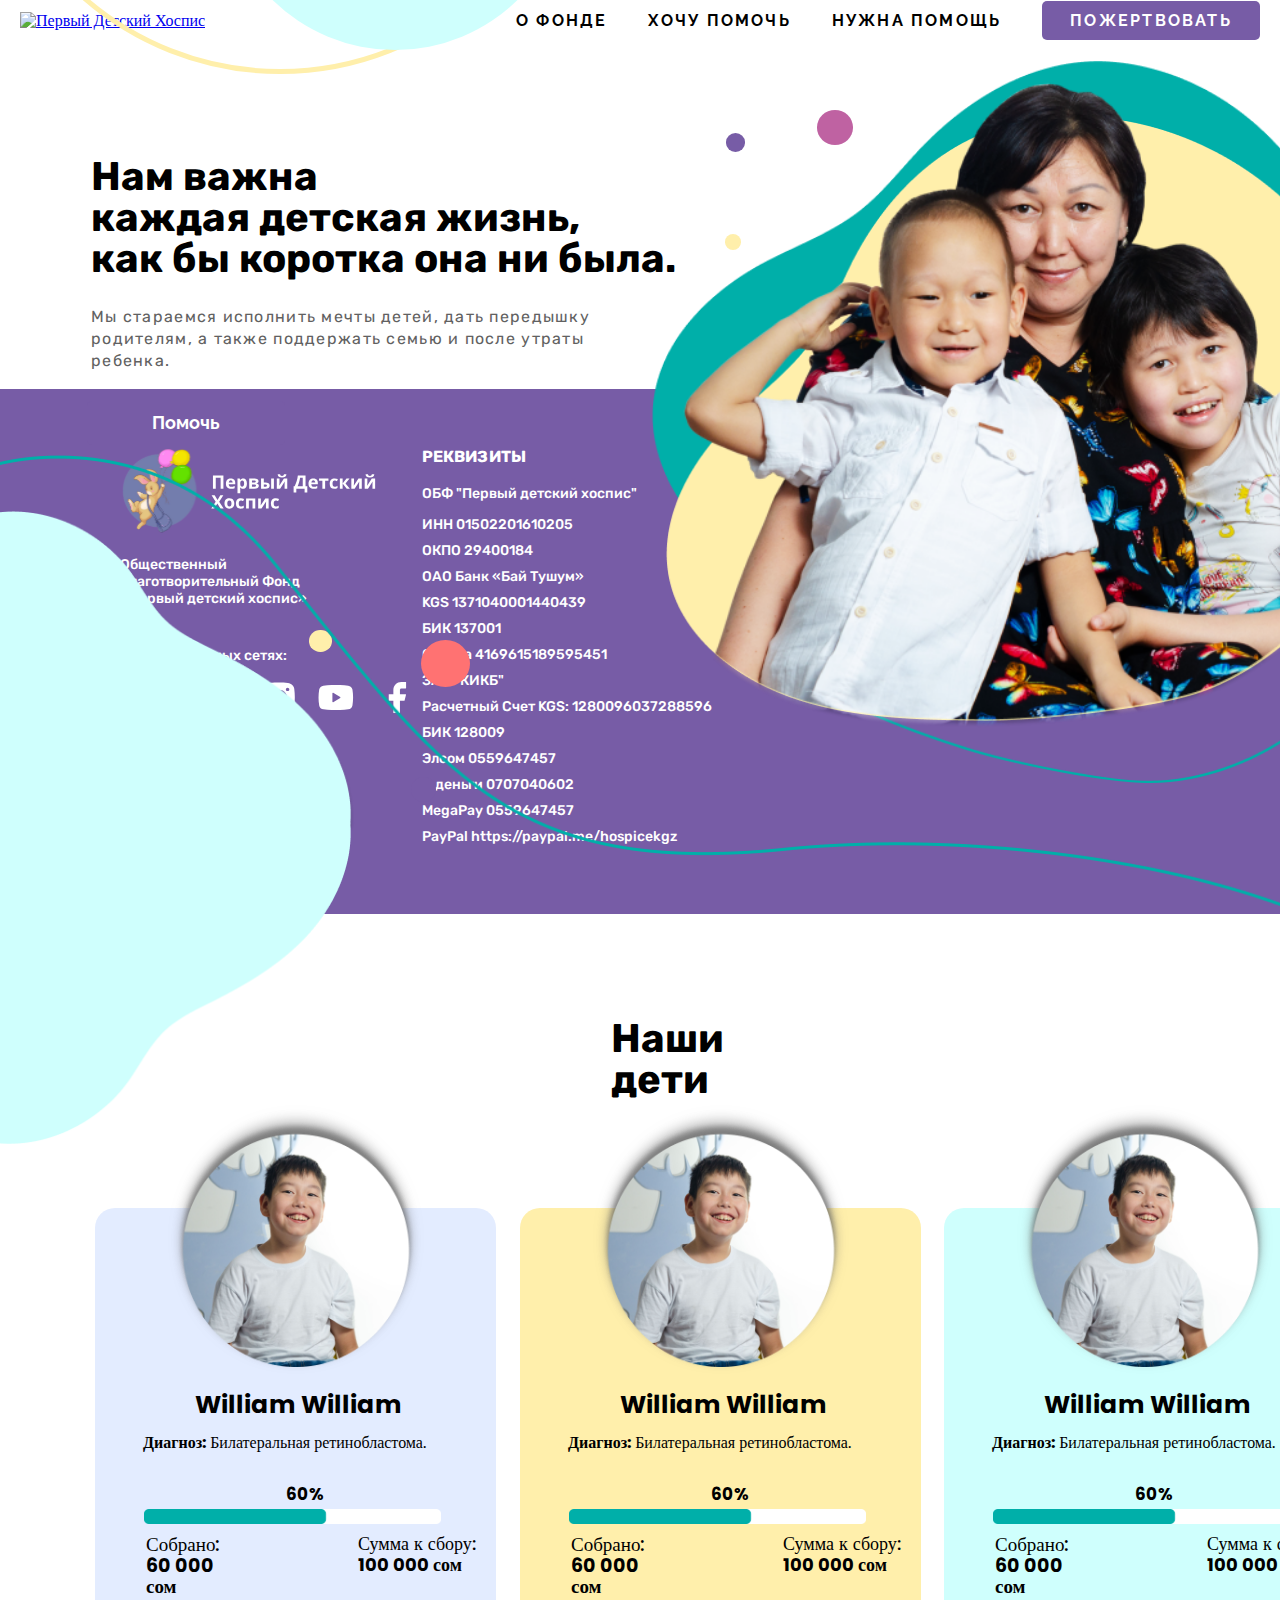
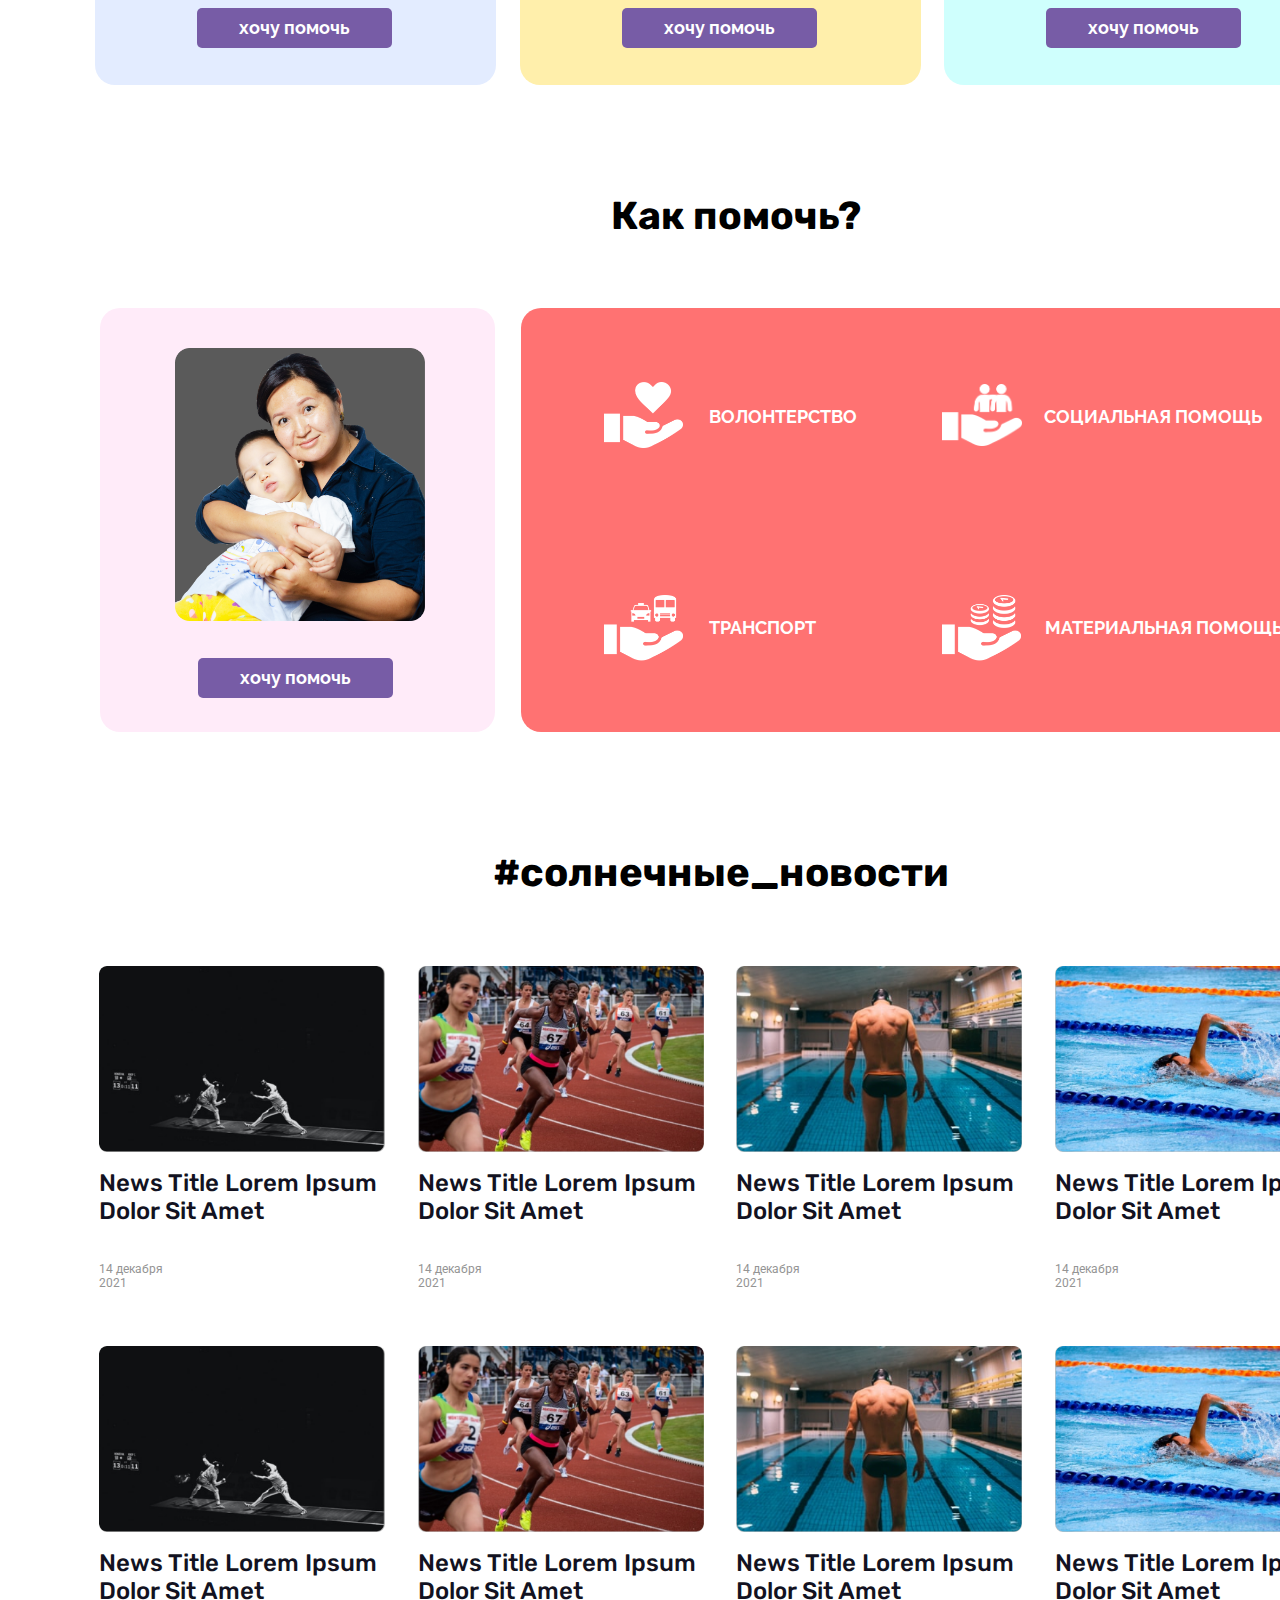
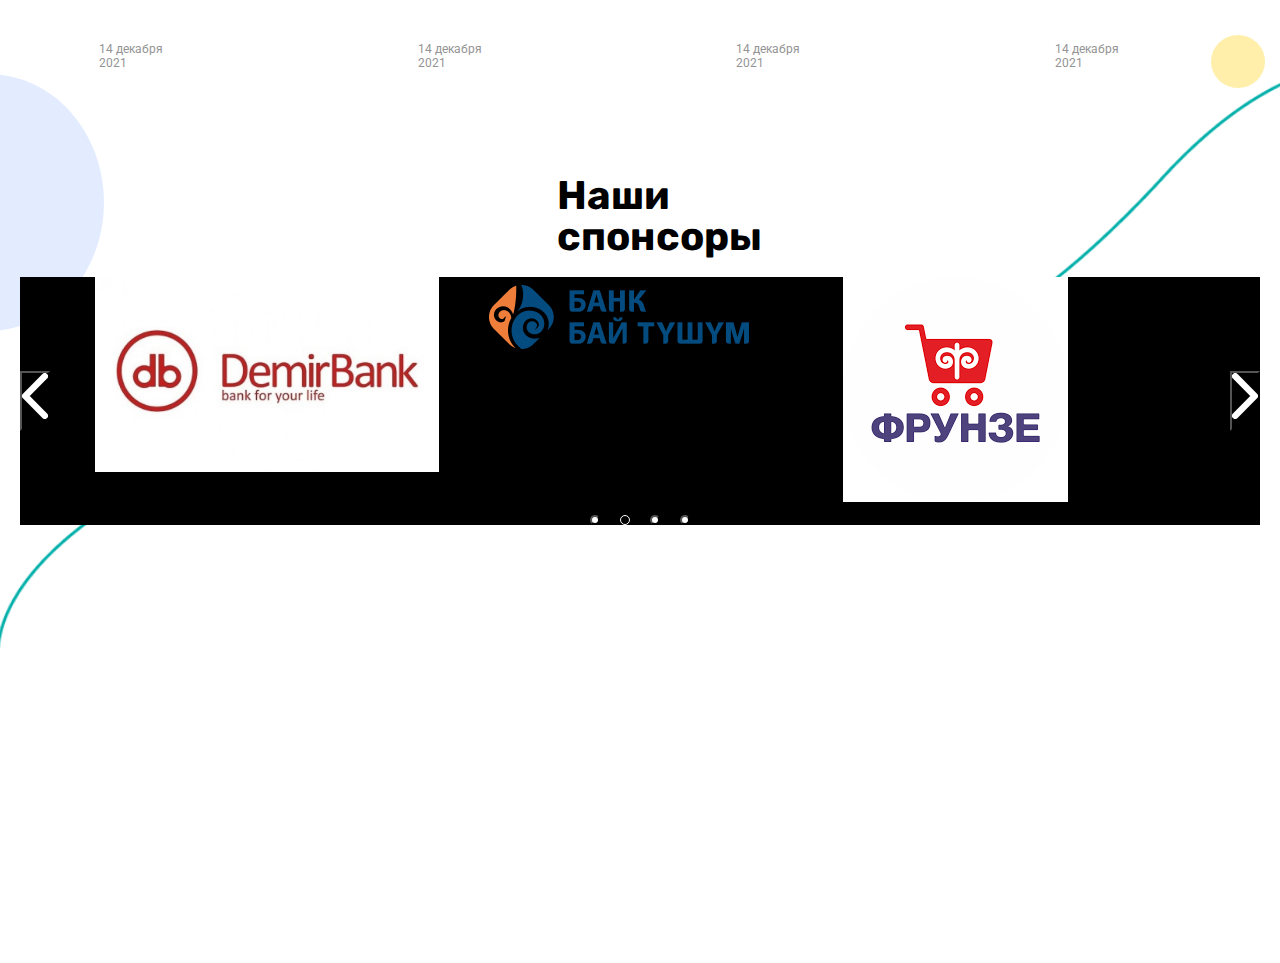
==== commit f2466433: "in process" ====
--- a/index.html
+++ b/index.html
@@ -23,7 +23,7 @@
 				<div class="header__inner__circle-bg"></div>
 				<ul class="header__inner__menu">
 					<li class="header__inner__menu__item">
-						<a class="header__inner__menu__item__link" href="">О фонде</a>
+						<a class="header__inner__menu__item__link" href="aboutfund.html">О фонде</a>
 					</li>
 					<li class="header__inner__menu__item">
 						<a class="header__inner__menu__item__link" href="wanthelp.html">Хочу помочь</a>
@@ -279,6 +279,151 @@
 		</div>
 	</section>
 
+	<footer class="footer">
+		<div class="container">
+			<div class="footer__inner">
+				<div class="footer__inner__social-media-logo">
+					<ul class="footer__inner__social-media-logo__inner">
+						<li class="footer__inner__social-media-logo__inner__item">
+							<a class="footer__inner__social-media-logo__inner__item__logo-link" href="index.html">
+								<img class="footer__inner__social-media-logo__inner__item__logo-link__logo"
+									src="./img/logo-footer.svg" alt="Первый Детский Хоспис">
+							</a>
+						</li>
+						<li class="footer__inner__social-media-logo__inner__item">
+							<p class="footer__inner__social-media-logo__inner__item__hospice-descr">
+								Общественный Благотворительный
+								Фонд «Первый детский хоспис»
+							</p>
+						</li>
+						<li class="footer__inner__social-media-logo__inner__item">
+							<p class="footer__inner__social-media-logo__inner__item__sm-descr">Мы в социальных сетях:</p>
+						</li>
+						<li class="footer__inner__social-media-logo__inner__item">
+							<a class="footer__inner__social-media-logo__inner__item__link " href="https://t.me/userName">
+								<img class="footer__inner__social-media-logo__inner__item__link__img__telegram"
+									src="./img/Telegram.svg" alt="Telegram">
+							</a>
+							<a class="footer__inner__social-media-logo__inner__item__link " href="https://wa.me/+996700700700">
+								<img class="footer__inner__social-media-logo__inner__item__link__img__whatsapp"
+									src="./img/Whatsapp.svg" alt="Whatsapp">
+							</a>
+							<a class="footer__inner__social-media-logo__inner__item__link "
+								href="https://instagram.com/hospicekgz">
+								<img class="footer__inner__social-media-logo__inner__item__link__img__instagram"
+									src="./img/Instagram.svg" alt="Instagram">
+							</a>
+							<a class="footer__inner__social-media-logo__inner__item__link"
+								href="https://youtube.com/hospicekgz">
+								<img class="footer__inner__social-media-logo__inner__item__link__img__youtube"
+									src="./img/Youtube.svg" alt="Youtube">
+							</a>
+							<a class="footer__inner__social-media-logo__inner__item__link"
+								href="https://facebook.com/hospicekgz">
+								<img class="footer__inner__social-media-logo__inner__item__link__img__facebook"
+									src="./img/Facebook.svg" alt="Facebook">
+							</a>
+
+						</li>
+					</ul>
+				</div>
+
+				<div class="footer__inner__requisites-info-contact">
+					<div class="footer__inner__requisites-info-contact__inner">
+						<div class="footer__inner__requisites-info-contact__inner__requisites">
+							<h3 class="footer__inner__requisites-info-contact__inner__title">Реквизиты</h3>
+							<p class="footer__inner__requisites-info-contact__inner__requisites__item footer__mb-unique">
+								ОБФ "Первый детский хоспис"
+							</p>
+							<p class="footer__inner__requisites-info-contact__inner__requisites__item">
+								ИНН 01502201610205
+
+							</p>
+							<p class="footer__inner__requisites-info-contact__inner__requisites__item">
+								ОКПО 29400184
+
+							</p>
+							<p class="footer__inner__requisites-info-contact__inner__requisites__item">
+								ОАО Банк «Бай Тушум»
+							</p>
+							<p class="footer__inner__requisites-info-contact__inner__requisites__item">
+								KGS 1371040001440439
+							</p>
+							<p class="footer__inner__requisites-info-contact__inner__requisites__item">
+								БИК 137001
+							</p>
+							<p class="footer__inner__requisites-info-contact__inner__requisites__item">
+								Optima 4169615189595451
+							</p>
+							<p class="footer__inner__requisites-info-contact__inner__requisites__item">
+								ЗАО "КИКБ"
+							</p>
+							<p class="footer__inner__requisites-info-contact__inner__requisites__item">
+								Расчетный Счет KGS: 1280096037288596
+							</p>
+							<p class="footer__inner__requisites-info-contact__inner__requisites__item">
+								БИК 128009
+							</p>
+							<p class="footer__inner__requisites-info-contact__inner__requisites__item">
+								Элсом 0559647457
+							</p>
+							<p class="footer__inner__requisites-info-contact__inner__requisites__item">
+								О деньги 0707040602
+							</p>
+							<p class="footer__inner__requisites-info-contact__inner__requisites__item">
+								MegaPay 0559647457
+							</p>
+							<p class="footer__inner__requisites-info-contact__inner__requisites__item">
+								PayPal <a class="footer__inner__requisites-info-contact__inner__requisites__item__PayPal-link"
+									href="https://paypal.me/hospicekgz" target="_blank">https://paypal.me/hospicekgz</a>
+							</p>
+						</div>
+
+						<div class="footer__inner__requisites-info-contact__inner__info">
+							<h3 class="footer__inner__requisites-info-contact__inner__title">Информация</h3>
+
+							<a class="footer__inner__requisites-info-contact__inner__info__item" href="index.html">Главная</a>
+							<a class="footer__inner__requisites-info-contact__inner__info__item" href="#">О фонде</a>
+							<a class="footer__inner__requisites-info-contact__inner__info__item" href="wanthelp.html">Хочу
+								помочь</a>
+							<a class="footer__inner__requisites-info-contact__inner__info__item" href="need-help.html">Нужна
+								помощь</a>
+						</div>
+
+						<!--Requisites Info Contact-->
+						<div class="footer__inner__requisites-info-contact__inner__contact">
+							<h3 class="footer__inner__requisites-info-contact__inner__title">Контакты</h3>
+							<div class="footer__inner__requisites-info-contact__inner__contact__item  footer__mb-unique">
+								<img class="footer__inner__requisites-info-contact__inner__contact__item__icon__location"
+									src="./img/location.svg" alt="Location">
+								<p class="footer__inner__requisites-info-contact__inner__contact__item__location">г. Бишкек,
+									бул. Молодой Гвардии 71а</p>
+							</div>
+							<div class="footer__inner__requisites-info-contact__inner__contact__item">
+								<img class="footer__inner__requisites-info-contact__inner__contact__item__icon__email"
+									src="./img/email.svg" alt="Email">
+								<a class="footer__inner__requisites-info-contact__inner__contact__item__email__text"
+									href="mailto:childrenshospice.kg@gmail.com">childrenshospice.kg@gmail.com</a>
+							</div>
+							<div class="footer__inner__requisites-info-contact__inner__contact__item">
+								<img class="footer__inner__requisites-info-contact__inner__contact__item__icon__phone"
+									src="./img/phone.svg" alt="Phone Number">
+								<div class="footer__inner__requisites-info-contact__inner__contact__item__phone__numbers">
+									<a class="footer__inner__requisites-info-contact__inner__contact__item__phone__numbers__item"
+										href="tel:+996550050440">+996
+										(550) 050440 </a>
+									<a class="footer__inner__requisites-info-contact__inner__contact__item__phone__numbers__item"
+										href="tel:+996559647457">+996
+										(559) 647457</a>
+								</div>
+							</div>
+						</div>
+					</div>
+				</div>
+			</div>
+		</div>
+	</footer>
+
 	<!-- Подключаем jQuery -->
 	<script src="https://code.jquery.com/jquery-3.4.1.min.js"></script>
 	<!-- Подключаем слайдер Slick -->
--- a/CSS/main-styles.min.css
+++ b/CSS/main-styles.min.css
@@ -1,2 +1 @@
-@import url("https://fonts.googleapis.com/css2?family=Inter:wght@100;300;500;700;900&family=Open+Sans:wght@300;400;500;600;700;800&family=Poppins:wght@100;200;300;400;500;600;700;800;900&family=Raleway:wght@100;200;300;400;500;600;700;800;900&family=Roboto:ital,wght@0,100;0,300;0,400;0,500;0,700;0,900;1,100&family=Rubik:ital,wght@0,300;0,400;0,500;0,600;0,700;0,800;0,900;1,300;1,400&family=Varela+Round&display=swap");*,*::after,*::before{-webkit-box-sizing:border-box;box-sizing:border-box;margin:0;padding:0}::-moz-selection{background:#775ca6;color:#fff}::selection{background:#775ca6;color:#fff}.container{width:1240px;margin:auto}@media (max-width: 1023.98px){.container{width:100%;padding:20px}}.header__inner{display:-webkit-box;display:-webkit-flex;display:-ms-flexbox;display:flex;-webkit-box-align:center;-webkit-align-items:center;-ms-flex-align:center;align-items:center;-webkit-box-pack:justify;-webkit-justify-content:space-between;-ms-flex-pack:justify;justify-content:space-between;padding:30px 0;position:relative}.header__inner__logo{width:30%;cursor:pointer}.header__inner__circle-bg-border{border:5px solid #ffefab;-webkit-border-radius:50%;border-radius:50%;width:600px;height:600px;position:absolute;left:-40px;top:-506px;z-index:-1}.header__inner__circle-bg{background-color:#cffffd;-webkit-border-radius:50%;border-radius:50%;width:350px;height:350px;position:absolute;left:200px;top:-280px}.header__inner__menu{display:-webkit-box;display:-webkit-flex;display:-ms-flexbox;display:flex;-webkit-box-align:center;-webkit-align-items:center;-ms-flex-align:center;align-items:center;-webkit-box-pack:justify;-webkit-justify-content:space-between;-ms-flex-pack:justify;justify-content:space-between;width:60%}.header__inner__menu__item{list-style:none}.header__inner__menu__item__link{text-decoration:none;font-family:"Raleway", sans-serif;font-style:normal;font-weight:bold;font-size:16px;line-height:21px;letter-spacing:0.14em;color:#000000;text-transform:uppercase}.header__inner__menu__item__link:hover{padding-bottom:10px;border-bottom:#775ca6 solid 4px;-webkit-transition:0.5s ease;-o-transition:0.5s ease;transition:0.5s ease}.header__inner__menu__item__link-donate{background:#775ca6;-webkit-border-radius:5px;border-radius:5px;padding:10px 28px;color:#fff;-webkit-transition:0.8s ease;-o-transition:0.8s ease;transition:0.8s ease}.header__inner__menu__item__link-donate:hover{border-bottom:none;background-color:#fff;color:#775ca6;border:#775ca6 solid 1px}.header__inner__menu__item+.header__inner__menu__item{margin-left:40px}.footer{font-family:"Rubik", sans-serif;background-color:#775ca6;font-style:normal;font-weight:500;font-size:14px;line-height:17px;color:#fff;margin-top:100px}.footer__inner{display:-webkit-box;display:-webkit-flex;display:-ms-flexbox;display:flex;-webkit-box-pack:justify;-webkit-justify-content:space-between;-ms-flex-pack:justify;justify-content:space-between;-webkit-box-align:start;-webkit-align-items:flex-start;-ms-flex-align:start;align-items:flex-start;padding:60px 100px}.footer__inner__social-media-logo{width:24%;padding-right:30px}.footer__inner__social-media-logo__inner{display:-webkit-box;display:-webkit-flex;display:-ms-flexbox;display:flex;-webkit-box-orient:vertical;-webkit-box-direction:normal;-webkit-flex-direction:column;-ms-flex-direction:column;flex-direction:column;-webkit-justify-content:space-around;-ms-flex-pack:distribute;justify-content:space-around;-webkit-box-align:start;-webkit-align-items:flex-start;-ms-flex-align:start;align-items:flex-start}.footer__inner__social-media-logo__inner__item{list-style:none;display:-webkit-box;display:-webkit-flex;display:-ms-flexbox;display:flex;-webkit-box-pack:justify;-webkit-justify-content:space-between;-ms-flex-pack:justify;justify-content:space-between;-webkit-box-align:center;-webkit-align-items:center;-ms-flex-align:center;align-items:center}.footer__inner__social-media-logo__inner__item__hospice-descr{margin:17px 0 40px}.footer__inner__social-media-logo__inner__item__sm-descr{margin-bottom:13px}.footer__inner__social-media-logo__inner__item__link+.footer__inner__social-media-logo__inner__item__link{margin-left:20px}.footer__inner__requisites-info-contact{width:71%}.footer__inner__requisites-info-contact__inner{display:-ms-grid;display:grid;-ms-grid-columns:1fr 1fr 1fr;grid-template-columns:1fr 1fr 1fr;grid-gap:0}.footer__inner__requisites-info-contact__inner__title{font-weight:bold;font-size:16px;line-height:16px;letter-spacing:0.01em;text-transform:uppercase;margin-bottom:20px}.footer__inner__requisites-info-contact__inner__requisites{width:290px}.footer__inner__requisites-info-contact__inner__requisites__item__PayPal-link{color:#fff;text-decoration:none}.footer__inner__requisites-info-contact__inner__requisites__item+.footer__inner__requisites-info-contact__inner__requisites__item{margin-bottom:9px}.footer__inner__requisites-info-contact__inner__info{width:100%;display:-webkit-box;display:-webkit-flex;display:-ms-flexbox;display:flex;-webkit-box-orient:vertical;-webkit-box-direction:normal;-webkit-flex-direction:column;-ms-flex-direction:column;flex-direction:column;-webkit-box-pack:start;-webkit-justify-content:flex-start;-ms-flex-pack:start;justify-content:flex-start;-webkit-box-align:start;-webkit-align-items:flex-start;-ms-flex-align:start;align-items:flex-start}.footer__inner__requisites-info-contact__inner__info__item{color:#fff;text-decoration:none;-webkit-transition:all 0.7s ease-in-out;-o-transition:all 0.7s ease-in-out;transition:all 0.7s ease-in-out}.footer__inner__requisites-info-contact__inner__info__item:hover{-webkit-text-decoration-line:underline;text-decoration-line:underline;color:#ffffff;opacity:0.7}.footer__inner__requisites-info-contact__inner__info__item+.footer__inner__requisites-info-contact__inner__info__item{margin-top:14px}.footer__inner__requisites-info-contact__inner__contact{width:100%}.footer__inner__requisites-info-contact__inner__contact__item{display:-webkit-box;display:-webkit-flex;display:-ms-flexbox;display:flex}.footer__inner__requisites-info-contact__inner__contact__item__location{color:#fff}.footer__inner__requisites-info-contact__inner__contact__item__icon__location,.footer__inner__requisites-info-contact__inner__contact__item__icon__phone,.footer__inner__requisites-info-contact__inner__contact__item__icon__email{margin-right:15px}.footer__inner__requisites-info-contact__inner__contact__item__email__text{color:#fff;text-decoration:none}.footer__inner__requisites-info-contact__inner__contact__item__phone{display:-webkit-box;display:-webkit-flex;display:-ms-flexbox;display:flex}.footer__inner__requisites-info-contact__inner__contact__item__phone__numbers{display:-webkit-box;display:-webkit-flex;display:-ms-flexbox;display:flex;-webkit-box-orient:vertical;-webkit-box-direction:normal;-webkit-flex-direction:column;-ms-flex-direction:column;flex-direction:column;-webkit-box-align:center;-webkit-align-items:center;-ms-flex-align:center;align-items:center}.footer__inner__requisites-info-contact__inner__contact__item__phone__numbers__item{color:#fff;text-decoration:none}.footer__inner__requisites-info-contact__inner__contact__item+.footer__inner__requisites-info-contact__inner__contact__item{margin-bottom:14px}.footer__mb-unique{margin-bottom:14px}@media (max-width: 1023.98px){.footer__inner{color:#fff;-webkit-box-orient:vertical;-webkit-box-direction:normal;-webkit-flex-direction:column;-ms-flex-direction:column;flex-direction:column;-webkit-box-align:center;-webkit-align-items:center;-ms-flex-align:center;align-items:center;margin:auto;padding:60px 20px}.footer__inner__social-media-logo{width:50%;padding-top:50px;-webkit-box-ordinal-group:3;-webkit-order:2;-ms-flex-order:2;order:2}.footer__inner__requisites-info-contact{width:100%;-webkit-box-ordinal-group:2;-webkit-order:1;-ms-flex-order:1;order:1}.footer__inner__requisites-info-contact__requisites{width:100%}.footer__inner__requisites-info-contact__info{width:100%}}@media (max-width: 679.98px){.footer__inner__social-media-logo{-webkit-box-ordinal-group:3;-webkit-order:2;-ms-flex-order:2;order:2}.footer__inner__requisites-info-contact{width:100%;-webkit-box-ordinal-group:2;-webkit-order:1;-ms-flex-order:1;order:1}.footer__inner__requisites-info-contact__inner{display:-ms-grid;display:grid;-ms-grid-columns:"requisites info" "requisites contact";grid-template-columns:"requisites info" "requisites contact"}.footer__inner__requisites-info-contact__inner__requisites{grid-area:requisites}.footer__inner__requisites-info-contact__inner__info{grid-area:info}.footer__inner__requisites-info-contact__inner__contact{grid-area:contact}}.sidebar{padding:52px;background-color:#ffefab;-webkit-border-radius:15px;border-radius:15px;max-width:400px;height:367px;margin-right:198px;margin-left:auto}.sidebar__inner__menu{display:-webkit-box;display:-webkit-flex;display:-ms-flexbox;display:flex;-webkit-box-orient:vertical;-webkit-box-direction:normal;-webkit-flex-direction:column;-ms-flex-direction:column;flex-direction:column;-webkit-box-pack:justify;-webkit-justify-content:space-between;-ms-flex-pack:justify;justify-content:space-between;padding:0;margin:0}.sidebar__inner__menu__item__link{font-family:"Rubik", sans-serif;font-style:normal;font-weight:bold;font-size:18px;line-height:21px;text-transform:uppercase;text-decoration:none;color:#000000}.sidebar__inner__menu__item+.sidebar__inner__menu__item{margin-bottom:23px}.call-to-action__inner{display:-webkit-box;display:-webkit-flex;display:-ms-flexbox;display:flex;-webkit-box-align:center;-webkit-align-items:center;-ms-flex-align:center;align-items:center;-webkit-box-pack:justify;-webkit-justify-content:space-between;-ms-flex-pack:justify;justify-content:space-between;background-color:#e3ecff;padding:70px 40px;-webkit-border-radius:15px;border-radius:15px}.call-to-action__inner__text,.call-to-action__inner__money,.call-to-action__inner__other-money,.call-to-action__inner__btn{font-family:"Rubik", sans-serif;font-style:normal;font-weight:normal;font-size:30px;line-height:36px;color:#000000}.call-to-action__inner__money{display:-webkit-box;display:-webkit-flex;display:-ms-flexbox;display:flex;-webkit-box-align:center;-webkit-align-items:center;-ms-flex-align:center;align-items:center;-webkit-box-pack:justify;-webkit-justify-content:space-between;-ms-flex-pack:justify;justify-content:space-between;width:35%;font-size:36px;line-height:43px}.call-to-action__inner__other-money{font-size:24px;line-height:28px;color:rgba(97,97,97,0.59)}.call-to-action__inner__btn{font-weight:500;font-size:36px;line-height:43px;color:#ffffff;background:#dc9696;-webkit-border-radius:5px;border-radius:5px;text-decoration:none;padding:18px 22px}.blc{width:1100px;height:500px;-webkit-border-radius:15PX;border-radius:15PX;background-color:black;background-repeat:no-repeat;-webkit-background-size:cover;background-size:cover;margin:50px auto;padding:70px 0 0 90px}.blc__btn{-webkit-border-radius:5px;border-radius:5px;border:none;padding:10px 48px}.blc__btn-text{font-family:Raleway;font-style:normal;font-weight:800;font-size:16px;line-height:19px;letter-spacing:0.14em;color:#FFFFFF;text-decoration:none}.blc__title{font-family:Rubik;font-style:normal;font-weight:bold;font-size:40px;line-height:41px;-webkit-font-feature-settings:'pnum' on, 'lnum' on;font-feature-settings:'pnum' on, 'lnum' on;color:#000000}.blc__text{margin:50px 0 80px 0;width:450px;font-family:Rubik;font-style:normal;font-weight:normal;font-size:18px;line-height:138.5%;letter-spacing:0.08em;-webkit-font-feature-settings:'pnum' on, 'lnum' on;font-feature-settings:'pnum' on, 'lnum' on;color:#000000}body{overflow-x:hidden}section{position:relative;max-width:1557px;margin:auto}section .topscreen{position:absolute;width:1441px;height:1193.71px;left:28px;top:14px}section .topscreen__vector1{background-color:#BF62A2;-webkit-border-radius:50%;border-radius:50%;height:34.92px;width:36.26px;position:absolute;left:817px;top:69px}section .topscreen__vector2{background-color:#FFEFAB;-webkit-border-radius:50%;border-radius:50%;height:15.92px;width:16.47px;position:absolute;left:724.82px;top:192.82px}section .topscreen__vector3{background-color:#775CA6;-webkit-border-radius:50%;border-radius:50%;height:18.82px;width:19.83px;position:absolute;left:725.64px;top:91.83px}section .topscreen__vector4{background-color:#BF62A2;-webkit-border-radius:50%;border-radius:50%;height:34.92px;width:36.26px;position:absolute;left:1358.85px;top:183.34px}section .topscreen__vector5{background-color:#775CA6;-webkit-border-radius:50%;border-radius:50%;height:18.8px;width:18.82px;position:absolute;left:1382.85px;top:253.34px}section .topscreen__vector6{background-color:#FF7272;-webkit-border-radius:50%;border-radius:50%;height:47.18px;width:48.96px;position:absolute;left:421px;top:599px}section .topscreen__vector7{background-color:#775CA6;-webkit-border-radius:50%;border-radius:50%;height:25.41px;width:25.42px;position:absolute;left:410.8px;top:735.66px}section .topscreen__vector8{background-color:#FFEFAB;-webkit-border-radius:50%;border-radius:50%;height:21.44px;width:22.28px;position:absolute;left:309.45px;top:589.14px}section .topscreen__vector__vector14{position:absolute;width:65.83px;height:155.83px;position:absolute;left:1360px;top:-6px}section .topscreen__vector__vector16{height:570.1px;width:688.33px;position:absolute;left:730.65px;top:171.59px}section .topscreen__vector__vector15{height:605.1px;width:715.33px;position:absolute;left:665.65px;top:74.59px}section .topscreen__vector__vector17{height:605.1px;width:704.33px;position:absolute;left:651.65px;top:19.59px}section .topscreen__vector__vector44{height:579.93px;width:1441px;position:absolute;left:-2px;top:414px}section .topscreen__vector__vector66{height:322.71px;width:355.67px;position:absolute;left:-1px;top:469.55px}section .topscreen__vector__vector55{height:322.71px;width:355.67px;position:absolute;left:-5px;top:780.55px}section .topscreen__img{position:absolute;width:727.26px;height:638.49px;left:752px;top:50px}section .topscreen__img__png{position:absolute;width:744px;left:-15.22%;right:-55.61%;top:-3.22%}section .topscreen__text{position:absolute;width:582px;height:286px;left:-6px;top:-83px}section .topscreen__text__h{position:absolute;width:600px;height:123px;left:97px;top:198px;font-family:"Rubik";font-style:normal;font-weight:bold;font-size:40px;line-height:41px;-webkit-font-feature-settings:"pnum" on,"lnum" on;font-feature-settings:"pnum" on,"lnum" on;color:#000000}section .topscreen__text__p{position:absolute;height:22px;width:558px;left:97px;top:348px;font-family:"Rubik";font-style:normal;font-weight:normal;font-size:16px;line-height:138.5%;letter-spacing:0.08em;-webkit-font-feature-settings:"pnum" on,"lnum" on;font-feature-settings:"pnum" on,"lnum" on;color:#616161}section .topscreen__text__a__kk__donate{position:absolute;font-family:"Raleway";font-style:normal;font-weight:bold;font-size:18px;line-height:40px;text-decoration:none;background:#775ca6;-webkit-border-radius:5px;border-radius:5px;padding:2px 65px;color:#fff;-webkit-transition:0.8s ease;-o-transition:0.8s ease;transition:0.8s ease;left:93px;top:443px}section .topscreen__text__a__kk__donate:hover{border-bottom:none;background-color:#fff;color:#775ca6;border:#775ca6 solid 1px}.blc_our-kids__text__h{position:absolute;width:219px;height:41px;left:611px;top:977px;font-family:"Rubik";font-style:normal;font-weight:bold;font-size:40px;line-height:41px;-webkit-font-feature-settings:"pnum" on,"lnum" on;font-feature-settings:"pnum" on,"lnum" on;color:#000000}.blc_our-kids__kids_card1__kids_img1{position:absolute;width:238px;left:177px;height:246px;top:1080px;-webkit-filter:drop-shadow(0px -7px 6px rgba(97,97,97,0.59));filter:drop-shadow(0px -7px 6px rgba(97,97,97,0.59))}.blc_our-kids__kids_card1__rectangle1{position:absolute;width:401px;height:477px;left:95px;top:1167px;background:#E3ECFF;-webkit-border-radius:20px;border-radius:20px}.blc_our-kids__kids_card1__h{position:absolute;width:217px;height:36.46px;left:195px;top:1346.13px;font-family:"Poppins";font-style:normal;font-weight:bold;font-size:25px;line-height:36px;color:#000000}.blc_our-kids__kids_card1__diognoz{position:absolute;width:296px;height:21px;left:143px;top:1389px;font-family:"Poppins";font-size:16px;line-height:25px;color:#000000}.blc_our-kids__kids_card1__status1__prosent1{position:absolute;height:25px;width:37px;left:286px;top:1441px;font-family:"Poppins";font-style:normal;font-weight:bold;font-size:16.8px;line-height:25px;color:#000000}.blc_our-kids__kids_card1__status1__Photo{position:absolute;width:297px;height:15px;left:144px;top:1468px}.blc_our-kids__kids_card1__status1__hh22{position:absolute;height:36px;width:152px;left:358px;top:1492px;font-family:"Poppins";font-style:normal;font-weight:500;font-size:18px;line-height:21px;color:#000000}.blc_our-kids__kids_card1__status1__hh222{position:absolute;width:102px;height:36px;left:146px;top:1493px;font-family:"Poppins";font-style:normal;font-weight:500;font-size:19px;line-height:21px;color:#000000}.blc_our-kids__kids_card1__status1__button1{position:absolute;width:192px;height:40px;left:204px;top:1559px}.blc_our-kids__kids_card1__status1__button1__aa{position:absolute;font-family:"Raleway";font-style:normal;font-weight:bold;font-size:18px;line-height:40px;text-decoration:none;background:#775ca6;-webkit-border-radius:5px;border-radius:5px;padding:0px 42px;color:#fff;-webkit-transition:0.8s ease;-o-transition:0.8s ease;transition:0.8s ease;left:-7px;top:8px}.blc_our-kids__kids_card1__status1__button1__aa:hover{border-bottom:none;background-color:#fff;color:#775ca6;border:#775ca6 solid 1px}.blc_our-kids__kids_card2{position:absolute;left:425px}.blc_our-kids__kids_card2__kids_img1{position:absolute;width:238px;left:177px;height:246px;top:1080px;-webkit-filter:drop-shadow(0px -7px 6px rgba(97,97,97,0.59));filter:drop-shadow(0px -7px 6px rgba(97,97,97,0.59))}.blc_our-kids__kids_card2__rectangle1{position:absolute;width:401px;height:477px;left:95px;top:1167px;background:#FFEFAB;-webkit-border-radius:20px;border-radius:20px}.blc_our-kids__kids_card2__h{position:absolute;width:217px;height:36.46px;left:195px;top:1346.13px;font-family:"Poppins";font-style:normal;font-weight:bold;font-size:25px;line-height:36px;color:#000000}.blc_our-kids__kids_card2__diognoz{position:absolute;width:296px;height:21px;left:143px;top:1389px;font-family:"Poppins";font-size:16px;line-height:25px;color:#000000}.blc_our-kids__kids_card2__status1__prosent1{position:absolute;height:25px;width:37px;left:286px;top:1441px;font-family:"Poppins";font-style:normal;font-weight:bold;font-size:16.8px;line-height:25px;color:#000000}.blc_our-kids__kids_card2__status1__Photo{position:absolute;width:297px;height:15px;left:144px;top:1468px}.blc_our-kids__kids_card2__status1__hh22{position:absolute;height:36px;width:152px;left:358px;top:1492px;font-family:"Poppins";font-style:normal;font-weight:500;font-size:18px;line-height:21px;color:#000000}.blc_our-kids__kids_card2__status1__hh222{position:absolute;width:102px;height:36px;left:146px;top:1493px;font-family:"Poppins";font-style:normal;font-weight:500;font-size:19px;line-height:21px;color:#000000}.blc_our-kids__kids_card2__status1__button1{position:absolute;width:192px;height:40px;left:204px;top:1559px}.blc_our-kids__kids_card2__status1__button1__aa{position:absolute;font-family:"Raleway";font-style:normal;font-weight:bold;font-size:18px;line-height:40px;text-decoration:none;background:#775ca6;-webkit-border-radius:5px;border-radius:5px;padding:0px 42px;color:#fff;-webkit-transition:0.8s ease;-o-transition:0.8s ease;transition:0.8s ease;left:-7px;top:8px}.blc_our-kids__kids_card2__status1__button1__aa:hover{border-bottom:none;background-color:#fff;color:#775ca6;border:#775ca6 solid 1px}.blc_our-kids__kids_card3{position:absolute;left:849px}.blc_our-kids__kids_card3__kids_img1{position:absolute;width:238px;left:177px;height:246px;top:1080px;-webkit-filter:drop-shadow(0px -7px 6px rgba(97,97,97,0.59));filter:drop-shadow(0px -7px 6px rgba(97,97,97,0.59))}.blc_our-kids__kids_card3__rectangle1{position:absolute;width:401px;height:477px;left:95px;top:1167px;background:#CFFFFD;-webkit-border-radius:20px;border-radius:20px}.blc_our-kids__kids_card3__h{position:absolute;width:217px;height:36.46px;left:195px;top:1346.13px;font-family:"Poppins";font-style:normal;font-weight:bold;font-size:25px;line-height:36px;color:#000000}.blc_our-kids__kids_card3__diognoz{position:absolute;width:296px;height:21px;left:143px;top:1389px;font-family:"Poppins";font-size:16px;line-height:25px;color:#000000}.blc_our-kids__kids_card3__status1__prosent1{position:absolute;height:25px;width:37px;left:286px;top:1441px;font-family:"Poppins";font-style:normal;font-weight:bold;font-size:16.8px;line-height:25px;color:#000000}.blc_our-kids__kids_card3__status1__Photo{position:absolute;width:297px;height:15px;left:144px;top:1468px}.blc_our-kids__kids_card3__status1__hh22{position:absolute;height:36px;width:152px;left:358px;top:1492px;font-family:"Poppins";font-style:normal;font-weight:500;font-size:18px;line-height:21px;color:#000000}.blc_our-kids__kids_card3__status1__hh222{position:absolute;width:102px;height:36px;left:146px;top:1493px;font-family:"Poppins";font-style:normal;font-weight:500;font-size:19px;line-height:21px;color:#000000}.blc_our-kids__kids_card3__status1__button1{position:absolute;width:192px;height:40px;left:204px;top:1559px}.blc_our-kids__kids_card3__status1__button1__aa{position:absolute;font-family:"Raleway";font-style:normal;font-weight:bold;font-size:18px;line-height:40px;text-decoration:none;background:#775ca6;-webkit-border-radius:5px;border-radius:5px;padding:0px 42px;color:#fff;-webkit-transition:0.8s ease;-o-transition:0.8s ease;transition:0.8s ease;left:-7px;top:8px}.blc_our-kids__kids_card3__status1__button1__aa:hover{border-bottom:none;background-color:#fff;color:#775ca6;border:#775ca6 solid 1px}.blc_how-help__text__hh{position:absolute;height:41px;width:257px;left:611px;top:1755px;font-family:Rubik;font-style:normal;font-weight:bold;font-size:39px;line-height:41px;-webkit-font-feature-settings:"pnum" on,"lnum" on;font-feature-settings:"pnum" on,"lnum" on;color:#000000}.blc_how-help__volunteers-rect{position:absolute;width:819px;height:424px;left:521px;top:1867px;background:#FF7272;-webkit-border-radius:20px;border-radius:20px}.blc_how-help__volunteers-rect__png{position:absolute;width:79px;height:66px;left:83px;top:74px}.blc_how-help__volunteers-rect__h6{position:absolute;left:188px;top:98px;font-family:Raleway;font-style:normal;font-weight:bold;font-size:18px;line-height:21px;text-transform:uppercase;color:#FFFFFF}.blc_how-help__volunteers-rect__icon{position:absolute;height:62px;width:80px;left:421px;top:76px}.blc_how-help__volunteers-rect__pomosh{position:absolute;left:523px;top:98px;font-family:Raleway;font-style:normal;font-weight:bold;font-size:18px;line-height:21px;text-transform:uppercase;color:#FFFFFF}.blc_how-help__volunteers-rect__trans{position:absolute;width:79px;height:66px;left:83px;top:287px}.blc_how-help__volunteers-rect__textrans{position:absolute;left:188px;top:309px;font-family:Raleway;font-style:normal;font-weight:bold;font-size:18px;line-height:21px;text-transform:uppercase;color:#FFFFFF}.blc_how-help__volunteers-rect__materi{position:absolute;width:79px;height:66px;left:421px;top:287px}.blc_how-help__volunteers-rect__textmateri{position:absolute;left:524px;top:309px;font-family:Raleway;font-style:normal;font-weight:bold;font-size:18px;line-height:21px;text-transform:uppercase;color:#FFFFFF}.blc_how-help__how-helpleft{position:absolute;height:424px;width:394.94px;left:100px;top:1867px;background:#FFEBF9;-webkit-border-radius:20px;border-radius:20px}.blc_how-help__how-helpleft__howhelpimg{position:absolute;width:250px;height:273px;left:75px;top:40px}.blc_how-help__how-helpleft__button4{position:absolute;width:192px;height:40px;left:201px;top:2215px}.blc_how-help__how-helpleft__button4__helpp{position:absolute;font-family:"Raleway";font-style:normal;font-weight:bold;font-size:18px;line-height:40px;text-decoration:none;background:#775ca6;-webkit-border-radius:5px;border-radius:5px;padding:0px 42px;color:#fff;-webkit-transition:0.8s ease;-o-transition:0.8s ease;transition:0.8s ease;left:-103px;top:-1865px}.blc_how-help__how-helpleft__button4__helpp:hover{border-bottom:none;background-color:#fff;color:#775ca6;border:#775ca6 solid 1px}.blc_news__text{position:absolute;height:41px;width:455px;left:493px;top:2411px;font-family:Rubik;font-style:normal;font-weight:bold;font-size:40px;line-height:41px;-webkit-font-feature-settings:'pnum' on, 'lnum' on;font-feature-settings:'pnum' on, 'lnum' on;color:#000000}.blc_news__cards1__news_card1{position:absolute;width:286.06px;height:310.79px;left:100px;top:2523px}.blc_news__cards1__news_card1 p{position:absolute;width:93px;height:14px;left:-1px;top:298px;font-family:Roboto;font-style:normal;font-weight:normal;font-size:12px;line-height:14px;color:#949494}.blc_news__cards1__news_card1 h4{position:absolute;height:67.81px;width:286.06px;left:-1px;top:205px;font-family:Rubik;font-style:normal;font-weight:500;font-size:24px;line-height:28px;color:#121221}.blc_news__cards1__news_card1 img{position:absolute;height:186.47px;width:286.06px;left:-1px;top:2px;background:url(.jpg),#C4C4C4;-webkit-border-radius:8px;border-radius:8px}.blc_news__cards1__news_card2{position:absolute;width:286.06px;height:310.79px;left:419px;top:2523px}.blc_news__cards1__news_card2 p{position:absolute;width:93px;height:14px;left:-1px;top:298px;font-family:Roboto;font-style:normal;font-weight:normal;font-size:12px;line-height:14px;color:#949494}.blc_news__cards1__news_card2 h4{position:absolute;height:67.81px;width:286.06px;left:-1px;top:205px;font-family:Rubik;font-style:normal;font-weight:500;font-size:24px;line-height:28px;color:#121221}.blc_news__cards1__news_card2 img{position:absolute;height:186.47px;width:286.06px;left:-1px;top:2px;background:url(.jpg),#C4C4C4;-webkit-border-radius:8px;border-radius:8px}.blc_news__cards1__news_card3{position:absolute;width:286.06px;height:310.79px;left:737px;top:2523px}.blc_news__cards1__news_card3 p{position:absolute;width:93px;height:14px;left:-1px;top:298px;font-family:Roboto;font-style:normal;font-weight:normal;font-size:12px;line-height:14px;color:#949494}.blc_news__cards1__news_card3 h4{position:absolute;height:67.81px;width:286.06px;left:-1px;top:205px;font-family:Rubik;font-style:normal;font-weight:500;font-size:24px;line-height:28px;color:#121221}.blc_news__cards1__news_card3 img{position:absolute;height:186.47px;width:286.06px;left:-1px;top:2px;background:url(.jpg),#C4C4C4;-webkit-border-radius:8px;border-radius:8px}.blc_news__cards1__news_card4{position:absolute;width:286.06px;height:310.79px;left:1056px;top:2523px}.blc_news__cards1__news_card4 p{position:absolute;width:93px;height:14px;left:-1px;top:298px;font-family:Roboto;font-style:normal;font-weight:normal;font-size:12px;line-height:14px;color:#949494}.blc_news__cards1__news_card4 h4{position:absolute;height:67.81px;width:286.06px;left:-1px;top:205px;font-family:Rubik;font-style:normal;font-weight:500;font-size:24px;line-height:28px;color:#121221}.blc_news__cards1__news_card4 img{position:absolute;height:186.47px;width:286.06px;left:-1px;top:2px;background:url(.jpg),#C4C4C4;-webkit-border-radius:8px;border-radius:8px}.blc_news__cards2{position:absolute;left:0px;top:380px}.blc_news__cards2__news_card1{position:absolute;width:286.06px;height:310.79px;left:100px;top:2523px}.blc_news__cards2__news_card1 p{position:absolute;width:93px;height:14px;left:-1px;top:298px;font-family:Roboto;font-style:normal;font-weight:normal;font-size:12px;line-height:14px;color:#949494}.blc_news__cards2__news_card1 h4{position:absolute;height:67.81px;width:286.06px;left:-1px;top:205px;font-family:Rubik;font-style:normal;font-weight:500;font-size:24px;line-height:28px;color:#121221}.blc_news__cards2__news_card1 img{position:absolute;height:186.47px;width:286.06px;left:-1px;top:2px;background:url(.jpg),#C4C4C4;-webkit-border-radius:8px;border-radius:8px}.blc_news__cards2__news_card2{position:absolute;width:286.06px;height:310.79px;left:419px;top:2523px}.blc_news__cards2__news_card2 p{position:absolute;width:93px;height:14px;left:-1px;top:298px;font-family:Roboto;font-style:normal;font-weight:normal;font-size:12px;line-height:14px;color:#949494}.blc_news__cards2__news_card2 h4{position:absolute;height:67.81px;width:286.06px;left:-1px;top:205px;font-family:Rubik;font-style:normal;font-weight:500;font-size:24px;line-height:28px;color:#121221}.blc_news__cards2__news_card2 img{position:absolute;height:186.47px;width:286.06px;left:-1px;top:2px;background:url(.jpg),#C4C4C4;-webkit-border-radius:8px;border-radius:8px}.blc_news__cards2__news_card3{position:absolute;width:286.06px;height:310.79px;left:737px;top:2523px}.blc_news__cards2__news_card3 p{position:absolute;width:93px;height:14px;left:-1px;top:298px;font-family:Roboto;font-style:normal;font-weight:normal;font-size:12px;line-height:14px;color:#949494}.blc_news__cards2__news_card3 h4{position:absolute;height:67.81px;width:286.06px;left:-1px;top:205px;font-family:Rubik;font-style:normal;font-weight:500;font-size:24px;line-height:28px;color:#121221}.blc_news__cards2__news_card3 img{position:absolute;height:186.47px;width:286.06px;left:-1px;top:2px;background:url(.jpg),#C4C4C4;-webkit-border-radius:8px;border-radius:8px}.blc_news__cards2__news_card4{position:absolute;width:286.06px;height:310.79px;left:1056px;top:2523px}.blc_news__cards2__news_card4 p{position:absolute;width:93px;height:14px;left:-1px;top:298px;font-family:Roboto;font-style:normal;font-weight:normal;font-size:12px;line-height:14px;color:#949494}.blc_news__cards2__news_card4 h4{position:absolute;height:67.81px;width:286.06px;left:-1px;top:205px;font-family:Rubik;font-style:normal;font-weight:500;font-size:24px;line-height:28px;color:#121221}.blc_news__cards2__news_card4 img{position:absolute;height:186.47px;width:286.06px;left:-1px;top:2px;background:url(.jpg),#C4C4C4;-webkit-border-radius:8px;border-radius:8px}.blc_sponsors__h{position:absolute;width:326px;height:41px;left:557px;top:3334px;font-family:Rubik;font-style:normal;font-weight:bold;font-size:40px;line-height:41px;-webkit-font-feature-settings:'pnum' on, 'lnum' on;font-feature-settings:'pnum' on, 'lnum' on;color:#000000}.blc_sponsors__radius1{background-color:#FFEFAB;-webkit-border-radius:50%;border-radius:50%;height:52.92px;width:54.26px;position:absolute;left:1211px;top:3194px}.blc_sponsors__radius2{background-color:rgba(119,92,166,0.56);-webkit-border-radius:50%;border-radius:50%;height:34.92px;width:34.26px;position:absolute;left:1305px;top:3277px}.blc_sponsors__radius3{background-color:#FF7272;-webkit-border-radius:50%;border-radius:50%;width:127.26px;height:135.92px;position:absolute;left:1374px;top:3244px}.blc_sponsors__radius4{background-color:#E3ECFF;-webkit-border-radius:50%;border-radius:50%;height:256.92px;width:231.26px;position:absolute;left:-127px;top:3233px}.blc_sponsors__img{height:589.28px;width:1441px;position:absolute;left:-2px;top:3219px}.wrapper{height:100%;padding:50px;display:-webkit-box;display:-webkit-flex;display:-ms-flexbox;display:flex;-webkit-box-pack:center;-webkit-justify-content:center;-ms-flex-pack:center;justify-content:center;-webkit-box-align:center;-webkit-align-items:center;-ms-flex-align:center;align-items:center}@media (max-width: 767px){.wrapper{padding:50px 10px}}.slick-slider{min-width:0}.slick-list{overflow:hidden}.slick-track{display:-webkit-box;display:-webkit-flex;display:-ms-flexbox;display:flex;-webkit-box-align:start;-webkit-align-items:flex-start;-ms-flex-align:start;align-items:flex-start}.slider{position:relative;padding:0px 60px;top:3436px;background-color:#000}@media (max-width: 767px){.slider{padding:0px 40px}}.slider .slick-arrow{position:absolute;top:50%;margin:-30px 0px 0px 0px;z-index:10;font-size:0;width:30px;height:60px}.slider .slick-arrow.slick-prev{left:0;background:url("/img/sl-arrow_l.svg") 0 0/100% no-repeat}.slider .slick-arrow.slick-next{right:0;background:url("/img/sl-arrow_r.svg") 0 0/100% no-repeat}.slider .slick-arrow.slick-disabled{opacity:0.2}.slider .slick-dots{display:-webkit-box;display:-webkit-flex;display:-ms-flexbox;display:flex;-webkit-box-align:center;-webkit-align-items:center;-ms-flex-align:center;align-items:center;-webkit-box-pack:center;-webkit-justify-content:center;-ms-flex-pack:center;justify-content:center}.slider .slick-dots li{list-style:none;margin:0px 10px}.slider .slick-dots button{font-size:0;width:10px;height:10px;background-color:#fff;-webkit-border-radius:50%;border-radius:50%}.slider .slick-dots li.slick-active button{background-color:transparent;border:1px solid #fff}.slider__item{padding:0px 15px}.slider__item img{max-width:100%}.img-bg{position:absolute;width:195px;-webkit-transform:translate(450%, 20%);-ms-transform:translate(450%, 20%);transform:translate(450%, 20%)}.request-help{min-height:0;margin-bottom:86px}.request-help__inner__all-elements__title{font-family:Rubik, sans-serif;font-size:40px;font-weight:700;font-style:normal;color:#000}.request-help__inner__all-elements__sub-title1{font-family:Rubik, sans-serif;font-size:24px;font-weight:400;font-style:normal;color:#000;margin:33px 0 0}.request-help__inner__all-elements__sub-title2{font-family:Rubik, sans-serif;font-size:24px;font-weight:400;font-style:normal;color:#000;margin:0 0 41px 0}.request-help__inner__all-elements__link{font-family:Rubik, sans-serif;font-size:16px;font-weight:400;font-style:normal;background-color:#775CA6;text-decoration:none;color:#fff;padding:10px 18px;-webkit-border-radius:5px;border-radius:5px}.how-help{min-height:0}.how-help__inner__all-elements__title{font-family:Rubik, sans-serif;font-size:36px;font-weight:500;font-style:normal;color:#000;text-align:center;margin:0 0 41px}.how-help__inner__all-elements__item-blocks__first-row{display:-webkit-box;display:-webkit-flex;display:-ms-flexbox;display:flex;-webkit-box-align:center;-webkit-align-items:center;-ms-flex-align:center;align-items:center;margin-bottom:24px}.how-help__inner__all-elements__item-blocks__first-row__help-sick-children{background-color:#E3ECFF;-webkit-border-radius:15px;border-radius:15px;padding:36px 0 46px 13px;width:400px;-webkit-box-shadow:6px 6px 6px rgba(0,0,0,0.25);box-shadow:6px 6px 6px rgba(0,0,0,0.25)}.how-help__inner__all-elements__item-blocks__first-row__help-sick-children__logo-and-title{display:-webkit-box;display:-webkit-flex;display:-ms-flexbox;display:flex;-webkit-box-align:center;-webkit-align-items:center;-ms-flex-align:center;align-items:center}.how-help__inner__all-elements__item-blocks__first-row__help-sick-children__logo-and-title__title{font-family:Rubik, sans-serif;font-size:24px;font-weight:700;font-style:normal;color:#000;margin:0 0 0 10px}.how-help__inner__all-elements__item-blocks__first-row__help-sick-children__pg{font-family:Rubik, sans-serif;font-size:18px;font-weight:400;font-style:normal;color:#000;max-width:353px;margin:36px 0;line-height:28px}.how-help__inner__all-elements__item-blocks__first-row__help-sick-children__btn{font-family:Rubik, sans-serif;font-size:16px;font-weight:700;font-style:normal;background-color:#775CA6;color:#fff;letter-spacing:0.14em;padding:10px 53px;-webkit-border-radius:5px;border-radius:5px;border:transparent;cursor:pointer}.how-help__inner__all-elements__item-blocks__first-row__treatment-abroad{background-color:#80ccc9;-webkit-border-radius:15px;border-radius:15px;padding:36px 0 46px 13px;width:400px;-webkit-box-shadow:6px 6px 6px rgba(0,0,0,0.25);box-shadow:6px 6px 6px rgba(0,0,0,0.25);margin:0 20px}.how-help__inner__all-elements__item-blocks__first-row__treatment-abroad__logo-and-title{display:-webkit-box;display:-webkit-flex;display:-ms-flexbox;display:flex;-webkit-box-align:center;-webkit-align-items:center;-ms-flex-align:center;align-items:center}.how-help__inner__all-elements__item-blocks__first-row__treatment-abroad__logo-and-title__title{font-family:Rubik, sans-serif;font-size:24px;font-weight:700;font-style:normal;color:#000;margin:0 0 0 10px}.how-help__inner__all-elements__item-blocks__first-row__treatment-abroad__pg{font-family:Rubik, sans-serif;font-size:18px;font-weight:400;font-style:normal;color:#000;max-width:353px;margin:36px 0;line-height:28px}.how-help__inner__all-elements__item-blocks__first-row__treatment-abroad__btn{font-family:Rubik, sans-serif;font-size:16px;font-weight:700;font-style:normal;background-color:#775CA6;color:#fff;letter-spacing:0.14em;padding:10px 53px;-webkit-border-radius:5px;border-radius:5px;border:transparent;cursor:pointer}.how-help__inner__all-elements__item-blocks__first-row__psychological-support{background-color:#FFEFAB;-webkit-border-radius:15px;border-radius:15px;padding:36px 0 46px 13px;width:400px;-webkit-box-shadow:6px 6px 6px rgba(0,0,0,0.25);box-shadow:6px 6px 6px rgba(0,0,0,0.25)}.how-help__inner__all-elements__item-blocks__first-row__psychological-support__logo-and-title{display:-webkit-box;display:-webkit-flex;display:-ms-flexbox;display:flex;-webkit-box-align:start;-webkit-align-items:flex-start;-ms-flex-align:start;align-items:flex-start}.how-help__inner__all-elements__item-blocks__first-row__psychological-support__logo-and-title__title{font-family:Rubik, sans-serif;font-size:24px;font-weight:700;font-style:normal;color:#000;margin:0 0 0 10px;line-height:26px}.how-help__inner__all-elements__item-blocks__first-row__psychological-support__pg{font-family:Rubik, sans-serif;font-size:18px;font-weight:400;font-style:normal;color:#000;max-width:353px;margin:36px 0;line-height:28px}.how-help__inner__all-elements__item-blocks__first-row__psychological-support__btn{font-family:Rubik, sans-serif;font-size:16px;font-weight:700;font-style:normal;background-color:#775CA6;color:#fff;letter-spacing:0.14em;padding:10px 53px;-webkit-border-radius:5px;border-radius:5px;border:transparent;cursor:pointer}.how-help__inner__all-elements__item-blocks__second-row{display:-webkit-box;display:-webkit-flex;display:-ms-flexbox;display:flex;-webkit-box-align:center;-webkit-align-items:center;-ms-flex-align:center;align-items:center}.how-help__inner__all-elements__item-blocks__second-row__psy-social-help{background-color:#FFEFAB;-webkit-border-radius:15px;border-radius:15px;padding:36px 0 46px 13px;width:400px;-webkit-box-shadow:6px 6px 6px rgba(0,0,0,0.25);box-shadow:6px 6px 6px rgba(0,0,0,0.25)}.how-help__inner__all-elements__item-blocks__second-row__psy-social-help__logo-and-title{display:-webkit-box;display:-webkit-flex;display:-ms-flexbox;display:flex;-webkit-box-align:center;-webkit-align-items:center;-ms-flex-align:center;align-items:center}.how-help__inner__all-elements__item-blocks__second-row__psy-social-help__logo-and-title__title{font-family:Rubik, sans-serif;font-size:24px;font-weight:700;font-style:normal;color:#000;margin:0 0 0 10px;line-height:26px}.how-help__inner__all-elements__item-blocks__second-row__psy-social-help__pg{font-family:Rubik, sans-serif;font-size:18px;font-weight:400;font-style:normal;color:#000;max-width:353px;margin:36px 0 64px;line-height:28px}.how-help__inner__all-elements__item-blocks__second-row__psy-social-help__btn{font-family:Rubik, sans-serif;font-size:16px;font-weight:700;font-style:normal;background-color:#775CA6;color:#fff;letter-spacing:0.14em;padding:10px 53px;-webkit-border-radius:5px;border-radius:5px;border:transparent;cursor:pointer}.how-help__inner__all-elements__item-blocks__second-row__palliativnay-help{background-color:#FFEBF9;-webkit-border-radius:15px;border-radius:15px;padding:36px 0 46px 13px;width:400px;-webkit-box-shadow:6px 6px 6px rgba(0,0,0,0.25);box-shadow:6px 6px 6px rgba(0,0,0,0.25);margin:0 20px}.how-help__inner__all-elements__item-blocks__second-row__palliativnay-help__logo-and-title{display:-webkit-box;display:-webkit-flex;display:-ms-flexbox;display:flex;-webkit-box-align:center;-webkit-align-items:center;-ms-flex-align:center;align-items:center}.how-help__inner__all-elements__item-blocks__second-row__palliativnay-help__logo-and-title__title{font-family:Rubik, sans-serif;font-size:24px;font-weight:700;font-style:normal;color:#000;margin:0 0 0 10px;line-height:26px}.how-help__inner__all-elements__item-blocks__second-row__palliativnay-help__pg{font-family:Rubik, sans-serif;font-size:18px;font-weight:400;font-style:normal;color:#000;max-width:353px;margin:36px 0;line-height:28px}.how-help__inner__all-elements__item-blocks__second-row__palliativnay-help__btn{font-family:Rubik, sans-serif;font-size:16px;font-weight:700;font-style:normal;background-color:#775CA6;color:#fff;letter-spacing:0.14em;padding:10px 53px;-webkit-border-radius:5px;border-radius:5px;border:transparent;cursor:pointer}.how-help__inner__all-elements__item-blocks__second-row__information-help{background-color:#E3ECFF;-webkit-border-radius:15px;border-radius:15px;padding:36px 0 46px 13px;width:400px;-webkit-box-shadow:6px 6px 6px rgba(0,0,0,0.25);box-shadow:6px 6px 6px rgba(0,0,0,0.25)}.how-help__inner__all-elements__item-blocks__second-row__information-help__logo-and-title{display:-webkit-box;display:-webkit-flex;display:-ms-flexbox;display:flex;-webkit-box-align:start;-webkit-align-items:flex-start;-ms-flex-align:start;align-items:flex-start}.how-help__inner__all-elements__item-blocks__second-row__information-help__logo-and-title__title{font-family:Rubik, sans-serif;font-size:24px;font-weight:700;font-style:normal;color:#000;margin:0 0 0 10px}.how-help__inner__all-elements__item-blocks__second-row__information-help__pg{font-family:Rubik, sans-serif;font-size:18px;font-weight:400;font-style:normal;color:#000;max-width:353px;margin:36px 0;line-height:28px}.how-help__inner__all-elements__item-blocks__second-row__information-help__btn{font-family:Rubik, sans-serif;font-size:16px;font-weight:700;font-style:normal;background-color:#775CA6;color:#fff;letter-spacing:0.14em;padding:10px 53px;-webkit-border-radius:5px;border-radius:5px;border:transparent;cursor:pointer}.medical-programs{background-color:#CFFFFD;margin-top:80px;margin-bottom:42px;padding:43px 0}.medical-programs .slick-dots li button:before{font-size:20px;margin-top:10px}.medical-programs .slick-next:before{font-size:40px;position:absolute;-webkit-transform:translate(-20%, 0);-ms-transform:translate(-20%, 0);transform:translate(-20%, 0)}.medical-programs .slick-prev:before{font-size:40px;position:absolute;-webkit-transform:translate(-80%, 0);-ms-transform:translate(-80%, 0);transform:translate(-80%, 0)}.medical-programs__inner__title{font-family:Rubik, sans-serif;font-size:36px;font-weight:500;font-style:normal;color:#000;text-align:center;padding:0 0 43px}.medical-programs__inner__blocks{display:-webkit-box;display:-webkit-flex;display:-ms-flexbox;display:flex;-webkit-box-pack:justify;-webkit-justify-content:space-between;-ms-flex-pack:justify;justify-content:space-between}.medical-programs__inner__blocks__block{padding:15px 20px;background-color:#fff;-webkit-box-shadow:6px 6px 6px rgba(0,0,0,0.25);box-shadow:6px 6px 6px rgba(0,0,0,0.25);max-width:295px;min-height:452px !important;-webkit-border-radius:15px;border-radius:15px;margin-bottom:50px}.medical-programs__inner__blocks__block svg{width:100%;margin:0 auto}.medical-programs__inner__blocks__block__title{font-family:Rubik, sans-serif;font-size:16px;font-weight:700;font-style:normal;color:#000;text-align:center;line-height:19px;margin:13px 0}.medical-programs__inner__blocks__block__pg{font-family:Rubik, sans-serif;font-size:16px;font-weight:400;font-style:normal;color:#000;text-align:start;line-height:26px}.medical-programs__inner__blocks__block+.medical-programs__inner__blocks__block{margin-left:20px}.bread-crumbs{width:300px;height:17px;margin:20px 1115px 64px 100px}.bread-crumbs li{display:inline}.bread-crumbs a{text-decoration:none}.bread-crumbs a:hover{color:#01447e;text-decoration:underline}.bread-crumbs__employee{color:#2b0e5e}.our-teams{width:1244px;height:1750px;margin:100px 98px 36px 98px}.our-teams__elements{width:822px;height:auto;margin:49px 21px 100px 98px}.our-teams__elements__title{width:300px;height:41px;font-family:Rubik;font-style:normal;font-weight:bold;font-size:40px;line-height:41px;-webkit-font-feature-settings:'pnum' on, 'lnum' on;font-feature-settings:'pnum' on, 'lnum' on;color:#000000}.our-teams__elements__descr{width:812px;height:152px;margin-top:20px;font-family:Rubik;font-style:normal;font-weight:normal;font-size:24px;line-height:34px;text-align:justify;color:#000000}.our-teams__cards{width:820px;height:1088px;margin:67px 19px 109px 100px;display:-webkit-box;display:-webkit-flex;display:-ms-flexbox;display:flex;-webkit-box-orient:vertical;-webkit-box-direction:normal;-webkit-flex-direction:column;-ms-flex-direction:column;flex-direction:column;-webkit-box-pack:justify;-webkit-justify-content:space-between;-ms-flex-pack:justify;justify-content:space-between}.our-teams__cards__row{width:100%;display:-webkit-box;display:-webkit-flex;display:-ms-flexbox;display:flex;-webkit-box-pack:justify;-webkit-justify-content:space-between;-ms-flex-pack:justify;justify-content:space-between}.our-teams__cards__row__item{width:400px;height:442px;left:100px;top:1109px;display:-webkit-box;display:-webkit-flex;display:-ms-flexbox;display:flex;-webkit-box-orient:vertical;-webkit-box-direction:normal;-webkit-flex-direction:column;-ms-flex-direction:column;flex-direction:column;-webkit-box-pack:center;-webkit-justify-content:center;-ms-flex-pack:center;justify-content:center;-webkit-box-align:center;-webkit-align-items:center;-ms-flex-align:center;align-items:center;text-align:center;background:#FF7272;-webkit-border-radius:20px;border-radius:20px;margin-bottom:64px}.our-teams__cards__row .our-teams__cards__row__item__img{width:301px;height:301px;left:149px;top:1039px;margin-top:-50%;margin-bottom:20px;-webkit-border-radius:50%;border-radius:50%}.our-teams__cards__row .our-teams__cards__row__item__title{width:185px;height:68px;margin-bottom:20px;font-family:Poppins;font-style:normal;font-weight:bold;font-size:34px;line-height:34px;text-align:center;color:#FFFFFF}.our-teams__cards__row .our-teams__cards__row__item__subtitle{width:117px;height:28px;font-family:Rubik;font-style:italic;font-weight:500;font-size:24px;line-height:28px;color:#FFFFFF}.donate__inner__all-elements__title{font-family:Rubik, sans-serif;font-size:36px;font-weight:500;font-style:normal;margin:30px 0 40px 0;color:#000;text-align:center}.donate__inner__all-elements__item-blocks__first-row{display:-webkit-box;display:-webkit-flex;display:-ms-flexbox;display:flex;-webkit-box-align:center;-webkit-align-items:center;-ms-flex-align:center;align-items:center}.donate__inner__all-elements__item-blocks__first-row__wallet-pay{margin:-40px 0 30px 0}.donate__inner__all-elements__item-blocks__first-row__help-sick-children{background-color:#e3ecff;-webkit-border-radius:15px;border-radius:15px;padding:36px 30px 46px 13px;-webkit-box-shadow:6px 6px 6px rgba(0,0,0,0.25);box-shadow:6px 6px 6px rgba(0,0,0,0.25)}.donate__inner__all-elements__item-blocks__first-row__help-sick-children__logo-and-title{display:-webkit-box;display:-webkit-flex;display:-ms-flexbox;display:flex;-webkit-box-align:center;-webkit-align-items:center;-ms-flex-align:center;align-items:center}.donate__inner__all-elements__item-blocks__first-row__help-sick-children__logo-and-title__title{font-family:Rubik, sans-serif;font-size:20px;font-weight:700;font-style:normal;color:#000;margin:0 0 0 10px}.donate__inner__all-elements__item-blocks__first-row__help-sick-children__pg{font-family:Rubik, sans-serif;font-size:20px;font-weight:400;font-style:normal;color:#000;max-width:333px;margin:36px 0}.donate__inner__all-elements__item-blocks__first-row__help-sick-children__btn{font-family:Rubik, sans-serif;font-size:16px;font-weight:700;font-style:normal;background-color:#775ca6;color:#fff;letter-spacing:0.14em;margin:20px 0 0 0;padding:10px 53px;-webkit-border-radius:5px;border-radius:5px;border:transparent;cursor:pointer;background:#775ca6;padding:10px 28px;color:#fff;-webkit-transition:0.8s ease;-o-transition:0.8s ease;transition:0.8s ease}.donate__inner__all-elements__item-blocks__first-row__help-sick-children__btn:hover{border-bottom:none;background-color:#fff;color:#775ca6;border:#775ca6 solid 1px}.donate__inner__all-elements__item-blocks__first-row__treatment-abroad{background-color:#cffffd;-webkit-border-radius:15px;border-radius:15px;padding:36px 120px 46px 13px;-webkit-box-shadow:6px 6px 6px rgba(0,0,0,0.25);box-shadow:6px 6px 6px rgba(0,0,0,0.25);margin:60px 50px}.donate__inner__all-elements__item-blocks__first-row__treatment-abroad__logo-and-title{display:-webkit-box;display:-webkit-flex;display:-ms-flexbox;display:flex;-webkit-box-align:center;-webkit-align-items:center;-ms-flex-align:center;align-items:center}.donate__inner__all-elements__item-blocks__first-row__treatment-abroad__logo-and-title__wallet2{margin:0 0 30px 0}.donate__inner__all-elements__item-blocks__first-row__treatment-abroad__logo-and-title__title{font-family:Rubik, sans-serif;font-size:20px;font-weight:700;font-style:normal;padding:0 0 30px 0;color:#000;margin:0 30px 0 10px}.donate__inner__all-elements__item-blocks__first-row__treatment-abroad__pg{font-family:Rubik, sans-serif;font-size:20px;font-weight:400;font-style:normal;color:#000;max-width:353px;margin:36px 0}.donate__inner__all-elements__item-blocks__first-row__treatment-abroad__visacard-icon{display:-webkit-box;display:-webkit-flex;display:-ms-flexbox;display:flex;-webkit-box-align:center;-webkit-align-items:center;-ms-flex-align:center;align-items:center}.donate__inner__all-elements__item-blocks__first-row__treatment-abroad__btn{font-family:Rubik, sans-serif;font-size:16px;font-weight:700;font-style:normal;display:-webkit-box;display:-webkit-flex;display:-ms-flexbox;display:flex;-webkit-flex-wrap:wrap;-ms-flex-wrap:wrap;flex-wrap:wrap;background-color:#775ca6;color:#fff;letter-spacing:0.14em;margin:20px 0 0 0;padding:10px 53px;-webkit-border-radius:5px;border-radius:5px;border:transparent;cursor:pointer;background:#775ca6;padding:10px 28px;color:#fff;-webkit-transition:0.8s ease;-o-transition:0.8s ease;transition:0.8s ease}.donate__inner__all-elements__item-blocks__first-row__treatment-abroad__btn:hover{border-bottom:none;background-color:#fff;color:#775ca6;border:#775ca6 solid 1px}.donate__inner__all-elements__item-blocks__first-row__psychological-support{background-color:#ffefab;-webkit-border-radius:15px;border-radius:15px;padding:36px 30px 46px 13px;-webkit-box-shadow:6px 6px 6px rgba(0,0,0,0.25);box-shadow:6px 6px 6px rgba(0,0,0,0.25)}.donate__inner__all-elements__item-blocks__first-row__psychological-support__logo-and-title{display:-webkit-box;display:-webkit-flex;display:-ms-flexbox;display:flex;-webkit-box-align:center;-webkit-align-items:center;-ms-flex-align:center;align-items:center}.donate__inner__all-elements__item-blocks__first-row__psychological-support__logo-and-title__wallet3{margin:0 0px 128px 0}.donate__inner__all-elements__item-blocks__first-row__psychological-support__logo-and-title__title{font-family:Rubik, sans-serif;font-size:20px;font-weight:700;font-style:normal;color:#000;margin:0 40px 130px 10px}.donate__inner__all-elements__item-blocks__first-row__psychological-support__pg{font-family:Rubik, sans-serif;font-size:20px;font-weight:400;font-style:normal;color:#000;max-width:353px;margin:36px 0}.donate__inner__all-elements__item-blocks__first-row__psychological-support__btn{font-family:Rubik, sans-serif;font-size:16px;font-weight:700;font-style:normal;background-color:#775ca6;color:#fff;letter-spacing:0.14em;margin:40px 0 0 0;padding:10px 53px;-webkit-border-radius:5px;border-radius:5px;border:transparent;cursor:pointer;background:#775ca6;padding:10px 28px;color:#fff;-webkit-transition:0.8s ease;-o-transition:0.8s ease;transition:0.8s ease}.donate__inner__all-elements__item-blocks__first-row__psychological-support__btn:hover{border-bottom:none;background-color:#fff;color:#775ca6;border:#775ca6 solid 1px}.report__receipts{background-color:#e3ecff;margin-bottom:100px}.report__receipts__all-title__two-row{font-family:Rubik, sans-serif;font-size:36px;font-weight:500;font-style:normal;margin:90px 0 0 0;padding:60PX 0 0 0;color:#000;text-align:center}.report__receipts__all-title__pdf-bloks__second-row{display:-webkit-box;display:-webkit-flex;display:-ms-flexbox;display:flex;-webkit-flex-wrap:wrap;-ms-flex-wrap:wrap;flex-wrap:wrap;margin-left:105px;padding:40px 0 0 0}.report__receipts__all-title__pdf-bloks__second-row__july__img-and-title__title{font-family:Rubik, sans-serif;font-size:20px;font-weight:600;font-style:normal;margin:20px 0 100px 0;color:#000;-webkit-box-align:center;-webkit-align-items:center;-ms-flex-align:center;align-items:center}.report__receipts__all-title__pdf-bloks__second-row__august__img-and-title__title{font-family:Rubik, sans-serif;font-size:20px;font-weight:600;font-style:normal;margin:20px 0 0 0;color:#000;-webkit-box-align:center;-webkit-align-items:center;-ms-flex-align:center;align-items:center}.report__receipts__all-title__pdf-bloks__second-row__september__img-and-title__title{font-family:Rubik, sans-serif;font-size:20px;font-weight:600;font-style:normal;margin:20px 0 0 0;color:#000;-webkit-box-align:center;-webkit-align-items:center;-ms-flex-align:center;align-items:center}.report__receipts__all-title__pdf-bloks__second-row__october__img-and-title__title{font-family:Rubik, sans-serif;font-size:20px;font-weight:600;font-style:normal;margin:20px 0 0 0;color:#000;-webkit-box-align:center;-webkit-align-items:center;-ms-flex-align:center;align-items:center}.report__receipts__all-title__pdf-bloks__second-row__november__img-and-title__title{font-family:Rubik, sans-serif;font-size:20px;font-weight:600;font-style:normal;margin:20px 0 0 0;color:#000;-webkit-box-align:center;-webkit-align-items:center;-ms-flex-align:center;align-items:center}.report__receipts__all-title__pdf-bloks__second-row__december__img-and-title__title{font-family:Rubik, sans-serif;font-size:20px;font-weight:600;font-style:normal;margin:20px 0 0 0;color:#000;-webkit-box-align:center;-webkit-align-items:center;-ms-flex-align:center;align-items:center}.blc__document__card1 h4{position:absolute;height:41px;width:68px;left:194px;top:196px;font-family:Rubik;font-style:normal;font-weight:500;font-size:24px;line-height:41px;color:#000000}.blc__document__card1__file-1{background:#e5e5e5;position:absolute;width:259px;height:343px;left:99px;top:249px;-webkit-border-radius:20px;border-radius:20px}.blc__document__card2 h4{position:absolute;height:41px;width:68px;left:464px;top:196px;font-family:Rubik;font-style:normal;font-weight:500;font-size:24px;line-height:41px;color:#000000}.blc__document__card2__file-2{background-color:#e5e5e5;position:absolute;width:259px;height:343px;left:377px;top:249px;-webkit-border-radius:20px;border-radius:20px}.blc__document__card3 h4{position:absolute;height:41px;width:68px;left:752px;top:196px;font-family:Rubik;font-style:normal;font-weight:500;font-size:24px;line-height:41px;color:#000000}.blc__document__card3__file-3{background-color:#e5e5e5;position:absolute;width:259px;height:343px;left:656px;top:249px;-webkit-border-radius:20px;border-radius:20px}.legal-entities__inner__title{font-family:Rubik, sans-serif;font-size:40px;font-weight:700;font-style:normal;margin-top:67px;color:#000}.legal-entities__inner__title__descr{font-family:Rubik;font-style:normal;font-weight:normal;font-size:18px;line-height:28px;margin-top:33px;margin-bottom:33px;color:#000}.cooperation-accord{background-color:#E3ECFF;padding-bottom:58px}.cooperation-accord__inner__title{font-family:Roboto;font-style:normal;font-weight:bold;font-size:24px;line-height:41px;margin-top:63px;color:#000}.cooperation-accord__inner__acc-blc{background-color:#fff;margin-top:24px}.cooperation-accord__inner__acc-blc__accordion{font-family:Inter;font-style:normal;font-weight:bold;font-size:18px;line-height:120%;color:#000;cursor:pointer;padding:18px;width:100%;text-align:left;border:none;outline:none;-webkit-transition:0.4s;-o-transition:0.4s;transition:0.4s}.cooperation-accord__inner__acc-blc__active,.cooperation-accord__inner__acc-blc__accordion:hover{background-color:#ccc}.cooperation-accord__inner__acc-blc__panel{padding:20px;display:none;overflow:hidden}.cooperation-accord__inner__acc-blc__txt{font-family:Inter;font-style:normal;font-weight:normal;font-size:18px;line-height:140%}.cooperation-contact-info__inner{margin-top:42px}.cooperation-contact-info__inner__txt{font-family:Rubik;font-style:normal;font-weight:normal;font-size:18px;line-height:28px #000}.cooperation-contact-info__inner__boldtxt{font-family:Rubik;font-style:normal;font-weight:500;font-size:18px;line-height:28px;margin-top:40px}.cooperation-contact-info__inner__img{max-width:610px;margin:60px auto 120px;-webkit-border-radius:15px;border-radius:15px}.legal_design_top_big1{position:absolute;left:64.24%;right:25.62%;top:3.68%;bottom:90.72%;z-index:-1}.legal_design_top_small1{position:absolute;left:74.38%;right:22.22%;top:7.59%;bottom:90.53%;z-index:-1}.legal_design_btm_left{position:absolute;left:18.19%;right:67.43%;top:62.42%;bottom:29.95%;z-index:-1}.legal_design_btm_right1{position:absolute;left:99.51%;right:-19.51%;top:48.85%;bottom:40.53%;z-index:-1}.legal_design_btm_right2{position:absolute;left:77.85%;right:14.44%;top:44.75%;bottom:51.15%;z-index:-1}.legal_design_btm_right3{position:absolute;left:71.25%;right:25.9%;top:49.19%;bottom:49.27%;z-index:-1}.application{font-family:"Rubik", sans-serif}.application__main-txt__bg-circle__large{width:288px;height:288px;-webkit-border-radius:50%;border-radius:50%;background:#ffebf9;position:absolute;bottom:314px;right:15px;z-index:-1}.application__main-txt__bg-circle__medium{width:101px;height:101px;-webkit-border-radius:50%;border-radius:50%;background:#cffffd;z-index:-1;position:absolute;bottom:674px;right:329px}.application__main-txt__bg-circle__small{height:41px;height:41px;-webkit-border-radius:50%;border-radius:50%;background:#01329d;z-index:-1;position:absolute;bottom:584px;right:300px}.application__main-txt__inner{position:relative;padding-bottom:82px}.application__main-txt__inner__title{margin:41px 0 33px;font-style:normal;font-weight:bold;font-size:40px;line-height:41px;color:#000000}.application__main-txt__inner__paragraphs{font-style:normal;font-weight:normal;font-size:18px;line-height:28px;color:#000000}.application__main-txt__inner__paragraphs+.application__main-txt__inner__paragraphs{margin-bottom:30px}.application__form{background:#e3ecff}.application__form__inner{padding:35px 0 86px}.application__form__inner__item-mbuniq{margin-bottom:30px}.application__form__inner__item{display:-webkit-box;display:-webkit-flex;display:-ms-flexbox;display:flex;-webkit-box-orient:vertical;-webkit-box-direction:normal;-webkit-flex-direction:column;-ms-flex-direction:column;flex-direction:column;-webkit-box-align:start;-webkit-align-items:flex-start;-ms-flex-align:start;align-items:flex-start;-webkit-box-pack:justify;-webkit-justify-content:space-between;-ms-flex-pack:justify;justify-content:space-between;background:#fff;-webkit-box-shadow:6px 6px 4px rgba(0,0,0,0.25);box-shadow:6px 6px 4px rgba(0,0,0,0.25);-webkit-border-radius:15px;border-radius:15px;padding:20px 0 20px 40px}.application__form__inner__item__labels{font-style:normal;font-weight:700;font-size:18px;line-height:21px;color:#000000;margin-bottom:15px}.application__form__inner__item__labels__help{font-style:normal;font-weight:normal;font-size:16px;line-height:19px;color:#000000;margin-left:10px}.application__form__inner__item__inputs{background:#ffffff;border:1px solid #686868;-webkit-box-sizing:border-box;box-sizing:border-box;-webkit-box-shadow:0px 2px 1px rgba(0,0,0,0.1);box-shadow:0px 2px 1px rgba(0,0,0,0.1);-webkit-border-radius:8px;border-radius:8px;padding:15px;width:400px}.application__form__inner__item__inputs::-webkit-input-placeholder{color:#686868;font-size:18px}.application__form__inner__item__inputs:-ms-input-placeholder{color:#686868;font-size:18px}.application__form__inner__item__inputs::-ms-input-placeholder{color:#686868;font-size:18px}.application__form__inner__item__inputs::placeholder{color:#686868;font-size:18px}.application__form__inner__item__inputs__accurateDiagnosis{width:20px;height:20px}.application__form__inner__item__elements{display:-webkit-box;display:-webkit-flex;display:-ms-flexbox;display:flex;-webkit-box-align:center;-webkit-align-items:center;-ms-flex-align:center;align-items:center}.application__form__inner__item__elements+.application__form__inner__item__elements{margin-bottom:20px}.application__form__inner__item+.application__form__inner__item{margin-bottom:30px}@media (max-width: 1021.98px){.application__form__inner__item{padding:10px}.application__form__inner__item__inputs{width:100%;padding:10px}}.breadcrumb{margin-top:40px}.breadcrumb__item-link{font-family:'Rubik',Arial, Helvetica, sans-serif;font-size:14px;color:#616161;text-decoration:none}.breadcrumb__item-currant{font-family:'Rubik',Arial, Helvetica, sans-serif;font-size:14px;font-weight:600;color:#616161}.box-history{display:-webkit-box;display:-webkit-flex;display:-ms-flexbox;display:flex;margin-bottom:120px}.blc-history__title{font-family:'Rubik',Arial, Helvetica, sans-serif;font-size:40px;margin-top:49px}.blc-history__descr{margin-top:24px}.blc-history__img{width:298px;float:left;margin-right:20px}.blc-history__text{font-family:'Rubik',Arial, Helvetica, sans-serif;font-size:24px;font-weight:400;line-height:1.5}.sidebar-right{margin-top:143px;margin-left:20px;width:400px;height:497px;background-color:#FFEFAB;-webkit-border-radius:15px;border-radius:15px}.sidebar-right__menu{width:303px;padding-top:52px;margin-left:80px}.sidebar-right__menu-link{font-family:'Rubik',Arial, Helvetica, sans-serif;font-size:18px;font-weight:700;color:#000;text-transform:uppercase;line-height:2.5;text-decoration:none}body{overflow-x:hidden}.about-page{display:-webkit-box;display:-webkit-flex;display:-ms-flexbox;display:flex;-webkit-box-align:center;-webkit-align-items:center;-ms-flex-align:center;align-items:center}.about-page__title{font-family:Ribik, sans-serif;font-size:40px;font-weight:700;font-style:bold;line-height:41px;color:#000000}.about-page__text{font-family:Rubik, sans-serif;font-size:24px;font-weight:400;font-style:normal;line-height:34px;color:#000000}.application{font-family:"Rubik", sans-serif}.application__main-txt__bg-circle__large{width:288px;height:288px;-webkit-border-radius:50%;border-radius:50%;background:#ffebf9;position:absolute;bottom:314px;right:15px;z-index:-1}.application__main-txt__bg-circle__medium{width:101px;height:101px;-webkit-border-radius:50%;border-radius:50%;background:#cffffd;z-index:-1;position:absolute;bottom:674px;right:329px}.application__main-txt__bg-circle__small{height:41px;height:41px;-webkit-border-radius:50%;border-radius:50%;background:#01329d;z-index:-1;position:absolute;bottom:584px;right:300px}.application__main-txt__inner{position:relative;padding-bottom:82px}.application__main-txt__inner__title{margin:41px 0 33px;font-style:normal;font-weight:bold;font-size:40px;line-height:41px;color:#000000}.application__main-txt__inner__paragraphs{font-style:normal;font-weight:normal;font-size:18px;line-height:28px;color:#000000}.application__main-txt__inner__paragraphs+.application__main-txt__inner__paragraphs{margin-bottom:30px}.application__form{background:#e3ecff}.application__form__inner{padding:35px 0 86px}.application__form__inner__item-mbuniq{margin-bottom:30px}.application__form__inner__item{display:-webkit-box;display:-webkit-flex;display:-ms-flexbox;display:flex;-webkit-box-orient:vertical;-webkit-box-direction:normal;-webkit-flex-direction:column;-ms-flex-direction:column;flex-direction:column;-webkit-box-align:start;-webkit-align-items:flex-start;-ms-flex-align:start;align-items:flex-start;-webkit-box-pack:justify;-webkit-justify-content:space-between;-ms-flex-pack:justify;justify-content:space-between;background:#fff;-webkit-box-shadow:6px 6px 4px rgba(0,0,0,0.25);box-shadow:6px 6px 4px rgba(0,0,0,0.25);-webkit-border-radius:15px;border-radius:15px;padding:20px 0 20px 40px}.application__form__inner__item__labels{font-style:normal;font-weight:700;font-size:18px;line-height:21px;color:#000000;margin-bottom:15px}.application__form__inner__item__labels__help{font-style:normal;font-weight:normal;font-size:16px;line-height:19px;color:#000000;margin-left:10px}.application__form__inner__item__inputs{background:#ffffff;border:1px solid #686868;-webkit-box-sizing:border-box;box-sizing:border-box;-webkit-box-shadow:0px 2px 1px rgba(0,0,0,0.1);box-shadow:0px 2px 1px rgba(0,0,0,0.1);-webkit-border-radius:8px;border-radius:8px;padding:15px;width:400px}.application__form__inner__item__inputs::-webkit-input-placeholder{color:#686868;font-size:18px}.application__form__inner__item__inputs:-ms-input-placeholder{color:#686868;font-size:18px}.application__form__inner__item__inputs::-ms-input-placeholder{color:#686868;font-size:18px}.application__form__inner__item__inputs::placeholder{color:#686868;font-size:18px}.application__form__inner__item__inputs__accurateDiagnosis{width:20px;height:20px}.application__form__inner__item__elements{display:-webkit-box;display:-webkit-flex;display:-ms-flexbox;display:flex;-webkit-box-align:center;-webkit-align-items:center;-ms-flex-align:center;align-items:center}.application__form__inner__item__elements+.application__form__inner__item__elements{margin-bottom:20px}.application__form__inner__item+.application__form__inner__item{margin-bottom:30px}@media (max-width: 1021.98px){.application__form__inner__item{padding:10px}.application__form__inner__item__inputs{width:100%;padding:10px}}.reports{width:1244px;margin:0 auto;font-family:Rubik, sans-serif}.reports__title{height:41px;margin:25px 0 29px;font-style:normal;font-weight:bold;font-size:40px;line-height:41px;-webkit-font-feature-settings:"pnum" on, "lnum" on;font-feature-settings:"pnum" on, "lnum" on;color:#000000}.reports__years{width:826px;padding-bottom:37px}.reports__years-link{width:190px;height:80px;left:100px;top:249px;background:#ff7272;-webkit-border-radius:20px;border-radius:20px;margin-bottom:37px}.reports__year-link{display:inline-block;margin-top:18px;width:149px;height:41px;padding-left:18px;font-style:normal;font-weight:bold;font-size:60px;line-height:41px;-webkit-font-feature-settings:"pnum" on, "lnum" on;font-feature-settings:"pnum" on, "lnum" on;color:#ffffff;text-decoration:none}.reports__margin{padding-bottom:121px}.months{display:-webkit-box;display:-webkit-flex;display:-ms-flexbox;display:flex;padding:0;margin:0 0 70px 0}.months__year{width:822px;height:178px;background:#c4c4c4;-webkit-border-radius:15px;border-radius:15px;margin:37px 0}.months__year-title{display:inline-block;padding:69px 315px 68px 332px;font-style:normal;font-weight:500;font-size:24px;line-height:41px;-webkit-font-feature-settings:"pnum" on, "lnum" on;font-feature-settings:"pnum" on, "lnum" on;color:#000000}.months__blc{width:259px;height:375px;border:2px solid #c4c4c4;background-color:#c4c4c4;-webkit-border-radius:20px;border-radius:20px;display:inline-block;margin:10px 10px 0 10px}.months__blc-no-margin{margin-left:0}.months__blc-txt{display:block;padding-top:215px;font-size:14px;line-height:41px;-webkit-font-feature-settings:"pnum" on, "lnum" on;font-feature-settings:"pnum" on, "lnum" on;color:#475174;text-decoration:none;text-transform:lowercase}.months__ex-txt{display:inline-block;padding:150px 0 0 75px;font-weight:bold}
-/*# sourceMappingURL=main-styles.min.css.map */+@import"https://fonts.googleapis.com/css2?family=Inter:wght@100;300;500;700;900&family=Open+Sans:wght@300;400;500;600;700;800&family=Poppins:wght@100;200;300;400;500;600;700;800;900&family=Raleway:wght@100;200;300;400;500;600;700;800;900&family=Roboto:ital,wght@0,100;0,300;0,400;0,500;0,700;0,900;1,100&family=Rubik:ital,wght@0,300;0,400;0,500;0,600;0,700;0,800;0,900;1,300;1,400&family=Varela+Round&display=swap";*,*::after,*::before{-webkit-box-sizing:border-box;box-sizing:border-box;margin:0;padding:0}::-moz-selection{background:#775ca6;color:#fff}::selection{background:#775ca6;color:#fff}.container{width:1240px;margin:auto}@media(max-width: 1023.98px){.container{width:100%;padding:20px}}.header__inner{display:-webkit-box;display:-ms-flexbox;display:flex;-webkit-box-align:center;-ms-flex-align:center;align-items:center;-webkit-box-pack:justify;-ms-flex-pack:justify;justify-content:space-between;padding:10px 0;position:relative}.header__inner__logo{width:30%;cursor:pointer}.header__inner__circle-bg-border{border:5px solid #ffefab;border-radius:50%;width:600px;height:600px;position:absolute;left:-40px;top:-526px}.header__inner__circle-bg{background-color:#cffffd;border-radius:50%;width:350px;height:350px;position:absolute;left:200px;top:-300px}.header__inner__menu{display:-webkit-box;display:-ms-flexbox;display:flex;-webkit-box-align:center;-ms-flex-align:center;align-items:center;-webkit-box-pack:justify;-ms-flex-pack:justify;justify-content:space-between;width:60%}.header__inner__menu__item{list-style:none}.header__inner__menu__item__link{text-decoration:none;font-family:"Raleway",sans-serif;font-style:normal;font-weight:bold;font-size:16px;line-height:21px;letter-spacing:.14em;color:#000;text-transform:uppercase}.header__inner__menu__item__link:hover{padding-bottom:10px;border-bottom:#775ca6 solid 4px;-webkit-transition:.5s ease;-o-transition:.5s ease;transition:.5s ease}.header__inner__menu__item__link-donate{background:#775ca6;border-radius:5px;padding:10px 28px;color:#fff;-webkit-transition:.8s ease;-o-transition:.8s ease;transition:.8s ease}.header__inner__menu__item__link-donate:hover{border-bottom:none;background-color:#fff;color:#775ca6;border:#775ca6 solid 1px}.header__inner__menu__item+.header__inner__menu__item{margin-left:40px}.footer{font-family:"Rubik",sans-serif;background-color:#775ca6;font-style:normal;font-weight:500;font-size:14px;line-height:17px;color:#fff;margin-top:100px}.footer__inner{display:-webkit-box;display:-ms-flexbox;display:flex;-webkit-box-pack:justify;-ms-flex-pack:justify;justify-content:space-between;-webkit-box-align:start;-ms-flex-align:start;align-items:flex-start;padding:60px 100px}.footer__inner__social-media-logo{width:24%;padding-right:30px}.footer__inner__social-media-logo__inner{display:-webkit-box;display:-ms-flexbox;display:flex;-webkit-box-orient:vertical;-webkit-box-direction:normal;-ms-flex-direction:column;flex-direction:column;-ms-flex-pack:distribute;justify-content:space-around;-webkit-box-align:start;-ms-flex-align:start;align-items:flex-start}.footer__inner__social-media-logo__inner__item{list-style:none;display:-webkit-box;display:-ms-flexbox;display:flex;-webkit-box-pack:justify;-ms-flex-pack:justify;justify-content:space-between;-webkit-box-align:center;-ms-flex-align:center;align-items:center}.footer__inner__social-media-logo__inner__item__hospice-descr{margin:17px 0 40px}.footer__inner__social-media-logo__inner__item__sm-descr{margin-bottom:13px}.footer__inner__social-media-logo__inner__item__link+.footer__inner__social-media-logo__inner__item__link{margin-left:20px}.footer__inner__requisites-info-contact{width:71%}.footer__inner__requisites-info-contact__inner{display:grid;grid-template-columns:1fr 1fr 1fr;grid-gap:0}.footer__inner__requisites-info-contact__inner__title{font-weight:bold;font-size:16px;line-height:16px;letter-spacing:.01em;text-transform:uppercase;margin-bottom:20px}.footer__inner__requisites-info-contact__inner__requisites{width:290px}.footer__inner__requisites-info-contact__inner__requisites__item__PayPal-link{color:#fff;text-decoration:none}.footer__inner__requisites-info-contact__inner__requisites__item+.footer__inner__requisites-info-contact__inner__requisites__item{margin-bottom:9px}.footer__inner__requisites-info-contact__inner__info{width:100%;display:-webkit-box;display:-ms-flexbox;display:flex;-webkit-box-orient:vertical;-webkit-box-direction:normal;-ms-flex-direction:column;flex-direction:column;-webkit-box-pack:start;-ms-flex-pack:start;justify-content:flex-start;-webkit-box-align:start;-ms-flex-align:start;align-items:flex-start}.footer__inner__requisites-info-contact__inner__info__item{color:#fff;text-decoration:none;-webkit-transition:all .7s ease-in-out;-o-transition:all .7s ease-in-out;transition:all .7s ease-in-out}.footer__inner__requisites-info-contact__inner__info__item:hover{-webkit-text-decoration-line:underline;text-decoration-line:underline;color:#fff;opacity:.7}.footer__inner__requisites-info-contact__inner__info__item+.footer__inner__requisites-info-contact__inner__info__item{margin-top:14px}.footer__inner__requisites-info-contact__inner__contact{width:100%}.footer__inner__requisites-info-contact__inner__contact__item{display:-webkit-box;display:-ms-flexbox;display:flex}.footer__inner__requisites-info-contact__inner__contact__item__location{color:#fff}.footer__inner__requisites-info-contact__inner__contact__item__icon__location,.footer__inner__requisites-info-contact__inner__contact__item__icon__phone,.footer__inner__requisites-info-contact__inner__contact__item__icon__email{margin-right:15px}.footer__inner__requisites-info-contact__inner__contact__item__email__text{color:#fff;text-decoration:none}.footer__inner__requisites-info-contact__inner__contact__item__phone{display:-webkit-box;display:-ms-flexbox;display:flex}.footer__inner__requisites-info-contact__inner__contact__item__phone__numbers{display:-webkit-box;display:-ms-flexbox;display:flex;-webkit-box-orient:vertical;-webkit-box-direction:normal;-ms-flex-direction:column;flex-direction:column;-webkit-box-align:center;-ms-flex-align:center;align-items:center}.footer__inner__requisites-info-contact__inner__contact__item__phone__numbers__item{color:#fff;text-decoration:none}.footer__inner__requisites-info-contact__inner__contact__item+.footer__inner__requisites-info-contact__inner__contact__item{margin-bottom:14px}.footer__mb-unique{margin-bottom:14px}@media(max-width: 1023.98px){.footer__inner{color:#fff;-webkit-box-orient:vertical;-webkit-box-direction:normal;-ms-flex-direction:column;flex-direction:column;-webkit-box-align:center;-ms-flex-align:center;align-items:center;margin:auto;padding:60px 20px}.footer__inner__social-media-logo{width:50%;padding-top:50px;-webkit-box-ordinal-group:3;-ms-flex-order:2;order:2}.footer__inner__requisites-info-contact{width:100%;-webkit-box-ordinal-group:2;-ms-flex-order:1;order:1}.footer__inner__requisites-info-contact__requisites{width:100%}.footer__inner__requisites-info-contact__info{width:100%}}@media(max-width: 679.98px){.footer__inner__social-media-logo{-webkit-box-ordinal-group:3;-ms-flex-order:2;order:2}.footer__inner__requisites-info-contact{width:100%;-webkit-box-ordinal-group:2;-ms-flex-order:1;order:1}.footer__inner__requisites-info-contact__inner{display:grid;grid-template-columns:"requisites info" "requisites contact"}.footer__inner__requisites-info-contact__inner__requisites{grid-area:requisites}.footer__inner__requisites-info-contact__inner__info{grid-area:info}.footer__inner__requisites-info-contact__inner__contact{grid-area:contact}}.sidebar{padding:52px;background-color:#ffefab;border-radius:15px;max-width:400px;height:367px}.sidebar__inner__menu{display:-webkit-box;display:-ms-flexbox;display:flex;-webkit-box-orient:vertical;-webkit-box-direction:normal;-ms-flex-direction:column;flex-direction:column;-webkit-box-pack:justify;-ms-flex-pack:justify;justify-content:space-between;padding:0;margin:0}.sidebar__inner__menu__item__link{font-family:"Rubik",sans-serif;font-style:normal;font-weight:bold;font-size:18px;line-height:21px;text-transform:uppercase;text-decoration:none;color:#000}.sidebar__inner__menu__item+.sidebar__inner__menu__item{margin-bottom:23px}.call-to-action__inner{display:-webkit-box;display:-ms-flexbox;display:flex;-webkit-box-align:center;-ms-flex-align:center;align-items:center;-webkit-box-pack:justify;-ms-flex-pack:justify;justify-content:space-between;background-color:#e3ecff;padding:70px 40px;border-radius:15px}.call-to-action__inner__text,.call-to-action__inner__money,.call-to-action__inner__other-money,.call-to-action__inner__btn{font-family:"Rubik",sans-serif;font-style:normal;font-weight:normal;font-size:30px;line-height:36px;color:#000}.call-to-action__inner__money{display:-webkit-box;display:-ms-flexbox;display:flex;-webkit-box-align:center;-ms-flex-align:center;align-items:center;-webkit-box-pack:justify;-ms-flex-pack:justify;justify-content:space-between;width:35%;font-size:36px;line-height:43px}.call-to-action__inner__other-money{font-size:24px;line-height:28px;color:rgba(97,97,97,.59)}.call-to-action__inner__btn{font-weight:500;font-size:36px;line-height:43px;color:#fff;background:#dc9696;border-radius:5px;text-decoration:none;padding:18px 22px}.blc{width:1100px;height:500px;border-radius:15PX;background-color:#000;background-repeat:no-repeat;background-size:cover;margin:50px auto;padding:70px 0 0 90px}.blc__btn{border-radius:5px;border:none;padding:10px 48px}.blc__btn-text{font-family:Raleway;font-style:normal;font-weight:800;font-size:16px;line-height:19px;letter-spacing:.14em;color:#fff;text-decoration:none}.blc__title{font-family:Rubik;font-style:normal;font-weight:bold;font-size:40px;line-height:41px;-webkit-font-feature-settings:"pnum" on,"lnum" on;font-feature-settings:"pnum" on,"lnum" on;color:#000}.blc__text{margin:50px 0 80px 0;width:450px;font-family:Rubik;font-style:normal;font-weight:normal;font-size:18px;line-height:138.5%;letter-spacing:.08em;-webkit-font-feature-settings:"pnum" on,"lnum" on;font-feature-settings:"pnum" on,"lnum" on;color:#000}body{overflow-x:hidden}section{position:relative;max-width:1557px;margin:auto}section .topscreen{position:absolute;width:1441px;height:1193.71px;left:28px;top:14px}section .topscreen__vector1{background-color:#bf62a2;border-radius:50%;height:34.92px;width:36.26px;position:absolute;left:817px;top:69px}section .topscreen__vector2{background-color:#ffefab;border-radius:50%;height:15.92px;width:16.47px;position:absolute;left:724.82px;top:192.82px}section .topscreen__vector3{background-color:#775ca6;border-radius:50%;height:18.82px;width:19.83px;position:absolute;left:725.64px;top:91.83px}section .topscreen__vector4{background-color:#bf62a2;border-radius:50%;height:34.92px;width:36.26px;position:absolute;left:1358.85px;top:183.34px}section .topscreen__vector5{background-color:#775ca6;border-radius:50%;height:18.8px;width:18.82px;position:absolute;left:1382.85px;top:253.34px}section .topscreen__vector6{background-color:#ff7272;border-radius:50%;height:47.18px;width:48.96px;position:absolute;left:421px;top:599px}section .topscreen__vector7{background-color:#775ca6;border-radius:50%;height:25.41px;width:25.42px;position:absolute;left:410.8px;top:735.66px}section .topscreen__vector8{background-color:#ffefab;border-radius:50%;height:21.44px;width:22.28px;position:absolute;left:309.45px;top:589.14px}section .topscreen__vector__vector14{position:absolute;width:65.83px;height:155.83px;position:absolute;left:1360px;top:-6px}section .topscreen__vector__vector16{height:570.1px;width:688.33px;position:absolute;left:730.65px;top:171.59px}section .topscreen__vector__vector15{height:605.1px;width:715.33px;position:absolute;left:665.65px;top:74.59px}section .topscreen__vector__vector17{height:605.1px;width:704.33px;position:absolute;left:651.65px;top:19.59px}section .topscreen__vector__vector44{height:579.93px;width:1441px;position:absolute;left:-2px;top:414px}section .topscreen__vector__vector66{height:322.71px;width:355.67px;position:absolute;left:-1px;top:469.55px}section .topscreen__vector__vector55{height:322.71px;width:355.67px;position:absolute;left:-5px;top:780.55px}section .topscreen__img{position:absolute;width:727.26px;height:638.49px;left:752px;top:50px}section .topscreen__img__png{position:absolute;width:744px;left:-15.22%;right:-55.61%;top:-3.22%}section .topscreen__text{position:absolute;width:582px;height:286px;left:-6px;top:-83px}section .topscreen__text__h{position:absolute;width:600px;height:123px;left:97px;top:198px;font-family:"Rubik";font-style:normal;font-weight:bold;font-size:40px;line-height:41px;-webkit-font-feature-settings:"pnum" on,"lnum" on;font-feature-settings:"pnum" on,"lnum" on;color:#000}section .topscreen__text__p{position:absolute;height:22px;width:558px;left:97px;top:348px;font-family:"Rubik";font-style:normal;font-weight:normal;font-size:16px;line-height:138.5%;letter-spacing:.08em;-webkit-font-feature-settings:"pnum" on,"lnum" on;font-feature-settings:"pnum" on,"lnum" on;color:#616161}section .topscreen__text__a__kk__donate{position:absolute;font-family:"Raleway";font-style:normal;font-weight:bold;font-size:18px;line-height:40px;text-decoration:none;background:#775ca6;border-radius:5px;padding:2px 65px;color:#fff;-webkit-transition:.8s ease;-o-transition:.8s ease;transition:.8s ease;left:93px;top:443px}section .topscreen__text__a__kk__donate:hover{border-bottom:none;background-color:#fff;color:#775ca6;border:#775ca6 solid 1px}.blc_our-kids__text__h{position:absolute;width:219px;height:41px;left:611px;top:977px;font-family:"Rubik";font-style:normal;font-weight:bold;font-size:40px;line-height:41px;-webkit-font-feature-settings:"pnum" on,"lnum" on;font-feature-settings:"pnum" on,"lnum" on;color:#000}.blc_our-kids__kids_card1__kids_img1{position:absolute;width:238px;left:177px;height:246px;top:1080px;-webkit-filter:drop-shadow(0px -7px 6px rgba(97, 97, 97, 0.59));filter:drop-shadow(0px -7px 6px rgba(97, 97, 97, 0.59))}.blc_our-kids__kids_card1__rectangle1{position:absolute;width:401px;height:477px;left:95px;top:1167px;background:#e3ecff;border-radius:20px}.blc_our-kids__kids_card1__h{position:absolute;width:217px;height:36.46px;left:195px;top:1346.13px;font-family:"Poppins";font-style:normal;font-weight:bold;font-size:25px;line-height:36px;color:#000}.blc_our-kids__kids_card1__diognoz{position:absolute;width:296px;height:21px;left:143px;top:1389px;font-family:"Poppins";font-size:16px;line-height:25px;color:#000}.blc_our-kids__kids_card1__status1__prosent1{position:absolute;height:25px;width:37px;left:286px;top:1441px;font-family:"Poppins";font-style:normal;font-weight:bold;font-size:16.8px;line-height:25px;color:#000}.blc_our-kids__kids_card1__status1__Photo{position:absolute;width:297px;height:15px;left:144px;top:1468px}.blc_our-kids__kids_card1__status1__hh22{position:absolute;height:36px;width:152px;left:358px;top:1492px;font-family:"Poppins";font-style:normal;font-weight:500;font-size:18px;line-height:21px;color:#000}.blc_our-kids__kids_card1__status1__hh222{position:absolute;width:102px;height:36px;left:146px;top:1493px;font-family:"Poppins";font-style:normal;font-weight:500;font-size:19px;line-height:21px;color:#000}.blc_our-kids__kids_card1__status1__button1{position:absolute;width:192px;height:40px;left:204px;top:1559px}.blc_our-kids__kids_card1__status1__button1__aa{position:absolute;font-family:"Raleway";font-style:normal;font-weight:bold;font-size:18px;line-height:40px;text-decoration:none;background:#775ca6;border-radius:5px;padding:0px 42px;color:#fff;-webkit-transition:.8s ease;-o-transition:.8s ease;transition:.8s ease;left:-7px;top:8px}.blc_our-kids__kids_card1__status1__button1__aa:hover{border-bottom:none;background-color:#fff;color:#775ca6;border:#775ca6 solid 1px}.blc_our-kids__kids_card2{position:absolute;left:425px}.blc_our-kids__kids_card2__kids_img1{position:absolute;width:238px;left:177px;height:246px;top:1080px;-webkit-filter:drop-shadow(0px -7px 6px rgba(97, 97, 97, 0.59));filter:drop-shadow(0px -7px 6px rgba(97, 97, 97, 0.59))}.blc_our-kids__kids_card2__rectangle1{position:absolute;width:401px;height:477px;left:95px;top:1167px;background:#ffefab;border-radius:20px}.blc_our-kids__kids_card2__h{position:absolute;width:217px;height:36.46px;left:195px;top:1346.13px;font-family:"Poppins";font-style:normal;font-weight:bold;font-size:25px;line-height:36px;color:#000}.blc_our-kids__kids_card2__diognoz{position:absolute;width:296px;height:21px;left:143px;top:1389px;font-family:"Poppins";font-size:16px;line-height:25px;color:#000}.blc_our-kids__kids_card2__status1__prosent1{position:absolute;height:25px;width:37px;left:286px;top:1441px;font-family:"Poppins";font-style:normal;font-weight:bold;font-size:16.8px;line-height:25px;color:#000}.blc_our-kids__kids_card2__status1__Photo{position:absolute;width:297px;height:15px;left:144px;top:1468px}.blc_our-kids__kids_card2__status1__hh22{position:absolute;height:36px;width:152px;left:358px;top:1492px;font-family:"Poppins";font-style:normal;font-weight:500;font-size:18px;line-height:21px;color:#000}.blc_our-kids__kids_card2__status1__hh222{position:absolute;width:102px;height:36px;left:146px;top:1493px;font-family:"Poppins";font-style:normal;font-weight:500;font-size:19px;line-height:21px;color:#000}.blc_our-kids__kids_card2__status1__button1{position:absolute;width:192px;height:40px;left:204px;top:1559px}.blc_our-kids__kids_card2__status1__button1__aa{position:absolute;font-family:"Raleway";font-style:normal;font-weight:bold;font-size:18px;line-height:40px;text-decoration:none;background:#775ca6;border-radius:5px;padding:0px 42px;color:#fff;-webkit-transition:.8s ease;-o-transition:.8s ease;transition:.8s ease;left:-7px;top:8px}.blc_our-kids__kids_card2__status1__button1__aa:hover{border-bottom:none;background-color:#fff;color:#775ca6;border:#775ca6 solid 1px}.blc_our-kids__kids_card3{position:absolute;left:849px}.blc_our-kids__kids_card3__kids_img1{position:absolute;width:238px;left:177px;height:246px;top:1080px;-webkit-filter:drop-shadow(0px -7px 6px rgba(97, 97, 97, 0.59));filter:drop-shadow(0px -7px 6px rgba(97, 97, 97, 0.59))}.blc_our-kids__kids_card3__rectangle1{position:absolute;width:401px;height:477px;left:95px;top:1167px;background:#cffffd;border-radius:20px}.blc_our-kids__kids_card3__h{position:absolute;width:217px;height:36.46px;left:195px;top:1346.13px;font-family:"Poppins";font-style:normal;font-weight:bold;font-size:25px;line-height:36px;color:#000}.blc_our-kids__kids_card3__diognoz{position:absolute;width:296px;height:21px;left:143px;top:1389px;font-family:"Poppins";font-size:16px;line-height:25px;color:#000}.blc_our-kids__kids_card3__status1__prosent1{position:absolute;height:25px;width:37px;left:286px;top:1441px;font-family:"Poppins";font-style:normal;font-weight:bold;font-size:16.8px;line-height:25px;color:#000}.blc_our-kids__kids_card3__status1__Photo{position:absolute;width:297px;height:15px;left:144px;top:1468px}.blc_our-kids__kids_card3__status1__hh22{position:absolute;height:36px;width:152px;left:358px;top:1492px;font-family:"Poppins";font-style:normal;font-weight:500;font-size:18px;line-height:21px;color:#000}.blc_our-kids__kids_card3__status1__hh222{position:absolute;width:102px;height:36px;left:146px;top:1493px;font-family:"Poppins";font-style:normal;font-weight:500;font-size:19px;line-height:21px;color:#000}.blc_our-kids__kids_card3__status1__button1{position:absolute;width:192px;height:40px;left:204px;top:1559px}.blc_our-kids__kids_card3__status1__button1__aa{position:absolute;font-family:"Raleway";font-style:normal;font-weight:bold;font-size:18px;line-height:40px;text-decoration:none;background:#775ca6;border-radius:5px;padding:0px 42px;color:#fff;-webkit-transition:.8s ease;-o-transition:.8s ease;transition:.8s ease;left:-7px;top:8px}.blc_our-kids__kids_card3__status1__button1__aa:hover{border-bottom:none;background-color:#fff;color:#775ca6;border:#775ca6 solid 1px}.blc_how-help__text__hh{position:absolute;height:41px;width:257px;left:611px;top:1755px;font-family:Rubik;font-style:normal;font-weight:bold;font-size:39px;line-height:41px;-webkit-font-feature-settings:"pnum" on,"lnum" on;font-feature-settings:"pnum" on,"lnum" on;color:#000}.blc_how-help__volunteers-rect{position:absolute;width:819px;height:424px;left:521px;top:1867px;background:#ff7272;border-radius:20px}.blc_how-help__volunteers-rect__png{position:absolute;width:79px;height:66px;left:83px;top:74px}.blc_how-help__volunteers-rect__h6{position:absolute;left:188px;top:98px;font-family:Raleway;font-style:normal;font-weight:bold;font-size:18px;line-height:21px;text-transform:uppercase;color:#fff}.blc_how-help__volunteers-rect__icon{position:absolute;height:62px;width:80px;left:421px;top:76px}.blc_how-help__volunteers-rect__pomosh{position:absolute;left:523px;top:98px;font-family:Raleway;font-style:normal;font-weight:bold;font-size:18px;line-height:21px;text-transform:uppercase;color:#fff}.blc_how-help__volunteers-rect__trans{position:absolute;width:79px;height:66px;left:83px;top:287px}.blc_how-help__volunteers-rect__textrans{position:absolute;left:188px;top:309px;font-family:Raleway;font-style:normal;font-weight:bold;font-size:18px;line-height:21px;text-transform:uppercase;color:#fff}.blc_how-help__volunteers-rect__materi{position:absolute;width:79px;height:66px;left:421px;top:287px}.blc_how-help__volunteers-rect__textmateri{position:absolute;left:524px;top:309px;font-family:Raleway;font-style:normal;font-weight:bold;font-size:18px;line-height:21px;text-transform:uppercase;color:#fff}.blc_how-help__how-helpleft{position:absolute;height:424px;width:394.94px;left:100px;top:1867px;background:#ffebf9;border-radius:20px}.blc_how-help__how-helpleft__howhelpimg{position:absolute;width:250px;height:273px;left:75px;top:40px}.blc_how-help__how-helpleft__button4{position:absolute;width:192px;height:40px;left:201px;top:2215px}.blc_how-help__how-helpleft__button4__helpp{position:absolute;font-family:"Raleway";font-style:normal;font-weight:bold;font-size:18px;line-height:40px;text-decoration:none;background:#775ca6;border-radius:5px;padding:0px 42px;color:#fff;-webkit-transition:.8s ease;-o-transition:.8s ease;transition:.8s ease;left:-103px;top:-1865px}.blc_how-help__how-helpleft__button4__helpp:hover{border-bottom:none;background-color:#fff;color:#775ca6;border:#775ca6 solid 1px}.blc_news__text{position:absolute;height:41px;width:455px;left:493px;top:2411px;font-family:Rubik;font-style:normal;font-weight:bold;font-size:40px;line-height:41px;-webkit-font-feature-settings:"pnum" on,"lnum" on;font-feature-settings:"pnum" on,"lnum" on;color:#000}.blc_news__cards1__news_card1{position:absolute;width:286.06px;height:310.79px;left:100px;top:2523px}.blc_news__cards1__news_card1 p{position:absolute;width:93px;height:14px;left:-1px;top:298px;font-family:Roboto;font-style:normal;font-weight:normal;font-size:12px;line-height:14px;color:#949494}.blc_news__cards1__news_card1 h4{position:absolute;height:67.81px;width:286.06px;left:-1px;top:205px;font-family:Rubik;font-style:normal;font-weight:500;font-size:24px;line-height:28px;color:#121221}.blc_news__cards1__news_card1 img{position:absolute;height:186.47px;width:286.06px;left:-1px;top:2px;background:url(.jpg),#c4c4c4;border-radius:8px}.blc_news__cards1__news_card2{position:absolute;width:286.06px;height:310.79px;left:419px;top:2523px}.blc_news__cards1__news_card2 p{position:absolute;width:93px;height:14px;left:-1px;top:298px;font-family:Roboto;font-style:normal;font-weight:normal;font-size:12px;line-height:14px;color:#949494}.blc_news__cards1__news_card2 h4{position:absolute;height:67.81px;width:286.06px;left:-1px;top:205px;font-family:Rubik;font-style:normal;font-weight:500;font-size:24px;line-height:28px;color:#121221}.blc_news__cards1__news_card2 img{position:absolute;height:186.47px;width:286.06px;left:-1px;top:2px;background:url(.jpg),#c4c4c4;border-radius:8px}.blc_news__cards1__news_card3{position:absolute;width:286.06px;height:310.79px;left:737px;top:2523px}.blc_news__cards1__news_card3 p{position:absolute;width:93px;height:14px;left:-1px;top:298px;font-family:Roboto;font-style:normal;font-weight:normal;font-size:12px;line-height:14px;color:#949494}.blc_news__cards1__news_card3 h4{position:absolute;height:67.81px;width:286.06px;left:-1px;top:205px;font-family:Rubik;font-style:normal;font-weight:500;font-size:24px;line-height:28px;color:#121221}.blc_news__cards1__news_card3 img{position:absolute;height:186.47px;width:286.06px;left:-1px;top:2px;background:url(.jpg),#c4c4c4;border-radius:8px}.blc_news__cards1__news_card4{position:absolute;width:286.06px;height:310.79px;left:1056px;top:2523px}.blc_news__cards1__news_card4 p{position:absolute;width:93px;height:14px;left:-1px;top:298px;font-family:Roboto;font-style:normal;font-weight:normal;font-size:12px;line-height:14px;color:#949494}.blc_news__cards1__news_card4 h4{position:absolute;height:67.81px;width:286.06px;left:-1px;top:205px;font-family:Rubik;font-style:normal;font-weight:500;font-size:24px;line-height:28px;color:#121221}.blc_news__cards1__news_card4 img{position:absolute;height:186.47px;width:286.06px;left:-1px;top:2px;background:url(.jpg),#c4c4c4;border-radius:8px}.blc_news__cards2{position:absolute;left:0px;top:380px}.blc_news__cards2__news_card1{position:absolute;width:286.06px;height:310.79px;left:100px;top:2523px}.blc_news__cards2__news_card1 p{position:absolute;width:93px;height:14px;left:-1px;top:298px;font-family:Roboto;font-style:normal;font-weight:normal;font-size:12px;line-height:14px;color:#949494}.blc_news__cards2__news_card1 h4{position:absolute;height:67.81px;width:286.06px;left:-1px;top:205px;font-family:Rubik;font-style:normal;font-weight:500;font-size:24px;line-height:28px;color:#121221}.blc_news__cards2__news_card1 img{position:absolute;height:186.47px;width:286.06px;left:-1px;top:2px;background:url(.jpg),#c4c4c4;border-radius:8px}.blc_news__cards2__news_card2{position:absolute;width:286.06px;height:310.79px;left:419px;top:2523px}.blc_news__cards2__news_card2 p{position:absolute;width:93px;height:14px;left:-1px;top:298px;font-family:Roboto;font-style:normal;font-weight:normal;font-size:12px;line-height:14px;color:#949494}.blc_news__cards2__news_card2 h4{position:absolute;height:67.81px;width:286.06px;left:-1px;top:205px;font-family:Rubik;font-style:normal;font-weight:500;font-size:24px;line-height:28px;color:#121221}.blc_news__cards2__news_card2 img{position:absolute;height:186.47px;width:286.06px;left:-1px;top:2px;background:url(.jpg),#c4c4c4;border-radius:8px}.blc_news__cards2__news_card3{position:absolute;width:286.06px;height:310.79px;left:737px;top:2523px}.blc_news__cards2__news_card3 p{position:absolute;width:93px;height:14px;left:-1px;top:298px;font-family:Roboto;font-style:normal;font-weight:normal;font-size:12px;line-height:14px;color:#949494}.blc_news__cards2__news_card3 h4{position:absolute;height:67.81px;width:286.06px;left:-1px;top:205px;font-family:Rubik;font-style:normal;font-weight:500;font-size:24px;line-height:28px;color:#121221}.blc_news__cards2__news_card3 img{position:absolute;height:186.47px;width:286.06px;left:-1px;top:2px;background:url(.jpg),#c4c4c4;border-radius:8px}.blc_news__cards2__news_card4{position:absolute;width:286.06px;height:310.79px;left:1056px;top:2523px}.blc_news__cards2__news_card4 p{position:absolute;width:93px;height:14px;left:-1px;top:298px;font-family:Roboto;font-style:normal;font-weight:normal;font-size:12px;line-height:14px;color:#949494}.blc_news__cards2__news_card4 h4{position:absolute;height:67.81px;width:286.06px;left:-1px;top:205px;font-family:Rubik;font-style:normal;font-weight:500;font-size:24px;line-height:28px;color:#121221}.blc_news__cards2__news_card4 img{position:absolute;height:186.47px;width:286.06px;left:-1px;top:2px;background:url(.jpg),#c4c4c4;border-radius:8px}.blc_sponsors__h{position:absolute;width:326px;height:41px;left:557px;top:3334px;font-family:Rubik;font-style:normal;font-weight:bold;font-size:40px;line-height:41px;-webkit-font-feature-settings:"pnum" on,"lnum" on;font-feature-settings:"pnum" on,"lnum" on;color:#000}.blc_sponsors__radius1{background-color:#ffefab;border-radius:50%;height:52.92px;width:54.26px;position:absolute;left:1211px;top:3194px}.blc_sponsors__radius2{background-color:rgba(119,92,166,.56);border-radius:50%;height:34.92px;width:34.26px;position:absolute;left:1305px;top:3277px}.blc_sponsors__radius3{background-color:#ff7272;border-radius:50%;width:127.26px;height:135.92px;position:absolute;left:1374px;top:3244px}.blc_sponsors__radius4{background-color:#e3ecff;border-radius:50%;height:256.92px;width:231.26px;position:absolute;left:-127px;top:3233px}.blc_sponsors__img{height:589.28px;width:1441px;position:absolute;left:-2px;top:3219px}.wrapper{height:100%;padding:50px;display:-webkit-box;display:-ms-flexbox;display:flex;-webkit-box-pack:center;-ms-flex-pack:center;justify-content:center;-webkit-box-align:center;-ms-flex-align:center;align-items:center}@media(max-width: 767px){.wrapper{padding:50px 10px}}.slick-slider{min-width:0}.slick-list{overflow:hidden}.slick-track{display:-webkit-box;display:-ms-flexbox;display:flex;-webkit-box-align:start;-ms-flex-align:start;align-items:flex-start}.slider{position:relative;padding:0px 60px;top:3436px;background-color:#000}@media(max-width: 767px){.slider{padding:0px 40px}}.slider .slick-arrow{position:absolute;top:50%;margin:-30px 0px 0px 0px;z-index:10;font-size:0;width:30px;height:60px}.slider .slick-arrow.slick-prev{left:0;background:url("/img/sl-arrow_l.svg") 0 0/100% no-repeat}.slider .slick-arrow.slick-next{right:0;background:url("/img/sl-arrow_r.svg") 0 0/100% no-repeat}.slider .slick-arrow.slick-disabled{opacity:.2}.slider .slick-dots{display:-webkit-box;display:-ms-flexbox;display:flex;-webkit-box-align:center;-ms-flex-align:center;align-items:center;-webkit-box-pack:center;-ms-flex-pack:center;justify-content:center}.slider .slick-dots li{list-style:none;margin:0px 10px}.slider .slick-dots button{font-size:0;width:10px;height:10px;background-color:#fff;border-radius:50%}.slider .slick-dots li.slick-active button{background-color:transparent;border:1px solid #fff}.slider__item{padding:0px 15px}.slider__item img{max-width:100%}.img-bg{position:absolute;width:195px;-webkit-transform:translate(450%, 20%);-ms-transform:translate(450%, 20%);transform:translate(450%, 20%)}.request-help{min-height:0;margin-bottom:86px}.request-help__inner__all-elements__title{font-family:Rubik,sans-serif;font-size:40px;font-weight:700;font-style:normal;color:#000}.request-help__inner__all-elements__sub-title1{font-family:Rubik,sans-serif;font-size:24px;font-weight:400;font-style:normal;color:#000;margin:33px 0 0}.request-help__inner__all-elements__sub-title2{font-family:Rubik,sans-serif;font-size:24px;font-weight:400;font-style:normal;color:#000;margin:0 0 41px 0}.request-help__inner__all-elements__link{font-family:Rubik,sans-serif;font-size:16px;font-weight:400;font-style:normal;background-color:#775ca6;text-decoration:none;color:#fff;padding:10px 18px;border-radius:5px}.how-help{min-height:0}.how-help__inner__all-elements__title{font-family:Rubik,sans-serif;font-size:36px;font-weight:500;font-style:normal;color:#000;text-align:center;margin:0 0 41px}.how-help__inner__all-elements__item-blocks__first-row{display:-webkit-box;display:-ms-flexbox;display:flex;-webkit-box-align:center;-ms-flex-align:center;align-items:center;margin-bottom:24px}.how-help__inner__all-elements__item-blocks__first-row__help-sick-children{background-color:#e3ecff;border-radius:15px;padding:36px 0 46px 13px;width:400px;-webkit-box-shadow:6px 6px 6px rgba(0,0,0,.25);box-shadow:6px 6px 6px rgba(0,0,0,.25)}.how-help__inner__all-elements__item-blocks__first-row__help-sick-children__logo-and-title{display:-webkit-box;display:-ms-flexbox;display:flex;-webkit-box-align:center;-ms-flex-align:center;align-items:center}.how-help__inner__all-elements__item-blocks__first-row__help-sick-children__logo-and-title__title{font-family:Rubik,sans-serif;font-size:24px;font-weight:700;font-style:normal;color:#000;margin:0 0 0 10px}.how-help__inner__all-elements__item-blocks__first-row__help-sick-children__pg{font-family:Rubik,sans-serif;font-size:18px;font-weight:400;font-style:normal;color:#000;max-width:353px;margin:36px 0;line-height:28px}.how-help__inner__all-elements__item-blocks__first-row__help-sick-children__btn{font-family:Rubik,sans-serif;font-size:16px;font-weight:700;font-style:normal;background-color:#775ca6;color:#fff;letter-spacing:.14em;padding:10px 53px;border-radius:5px;border:transparent;cursor:pointer}.how-help__inner__all-elements__item-blocks__first-row__treatment-abroad{background-color:#cffffd;border-radius:15px;padding:36px 0 46px 13px;width:400px;-webkit-box-shadow:6px 6px 6px rgba(0,0,0,.25);box-shadow:6px 6px 6px rgba(0,0,0,.25);margin:0 20px}.how-help__inner__all-elements__item-blocks__first-row__treatment-abroad__logo-and-title{display:-webkit-box;display:-ms-flexbox;display:flex;-webkit-box-align:center;-ms-flex-align:center;align-items:center}.how-help__inner__all-elements__item-blocks__first-row__treatment-abroad__logo-and-title__title{font-family:Rubik,sans-serif;font-size:24px;font-weight:700;font-style:normal;color:#000;margin:0 0 0 10px}.how-help__inner__all-elements__item-blocks__first-row__treatment-abroad__pg{font-family:Rubik,sans-serif;font-size:18px;font-weight:400;font-style:normal;color:#000;max-width:353px;margin:36px 0;line-height:28px}.how-help__inner__all-elements__item-blocks__first-row__treatment-abroad__btn{font-family:Rubik,sans-serif;font-size:16px;font-weight:700;font-style:normal;background-color:#775ca6;color:#fff;letter-spacing:.14em;padding:10px 53px;border-radius:5px;border:transparent;cursor:pointer}.how-help__inner__all-elements__item-blocks__first-row__psychological-support{background-color:#ffefab;border-radius:15px;padding:36px 0 46px 13px;width:400px;-webkit-box-shadow:6px 6px 6px rgba(0,0,0,.25);box-shadow:6px 6px 6px rgba(0,0,0,.25)}.how-help__inner__all-elements__item-blocks__first-row__psychological-support__logo-and-title{display:-webkit-box;display:-ms-flexbox;display:flex;-webkit-box-align:start;-ms-flex-align:start;align-items:flex-start}.how-help__inner__all-elements__item-blocks__first-row__psychological-support__logo-and-title__title{font-family:Rubik,sans-serif;font-size:24px;font-weight:700;font-style:normal;color:#000;margin:0 0 0 10px;line-height:26px}.how-help__inner__all-elements__item-blocks__first-row__psychological-support__pg{font-family:Rubik,sans-serif;font-size:18px;font-weight:400;font-style:normal;color:#000;max-width:353px;margin:36px 0;line-height:28px}.how-help__inner__all-elements__item-blocks__first-row__psychological-support__btn{font-family:Rubik,sans-serif;font-size:16px;font-weight:700;font-style:normal;background-color:#775ca6;color:#fff;letter-spacing:.14em;padding:10px 53px;border-radius:5px;border:transparent;cursor:pointer}.how-help__inner__all-elements__item-blocks__second-row{display:-webkit-box;display:-ms-flexbox;display:flex;-webkit-box-align:center;-ms-flex-align:center;align-items:center}.how-help__inner__all-elements__item-blocks__second-row__psy-social-help{background-color:#ffefab;border-radius:15px;padding:36px 0 46px 13px;width:400px;-webkit-box-shadow:6px 6px 6px rgba(0,0,0,.25);box-shadow:6px 6px 6px rgba(0,0,0,.25)}.how-help__inner__all-elements__item-blocks__second-row__psy-social-help__logo-and-title{display:-webkit-box;display:-ms-flexbox;display:flex;-webkit-box-align:center;-ms-flex-align:center;align-items:center}.how-help__inner__all-elements__item-blocks__second-row__psy-social-help__logo-and-title__title{font-family:Rubik,sans-serif;font-size:24px;font-weight:700;font-style:normal;color:#000;margin:0 0 0 10px;line-height:26px}.how-help__inner__all-elements__item-blocks__second-row__psy-social-help__pg{font-family:Rubik,sans-serif;font-size:18px;font-weight:400;font-style:normal;color:#000;max-width:353px;margin:36px 0 64px;line-height:28px}.how-help__inner__all-elements__item-blocks__second-row__psy-social-help__btn{font-family:Rubik,sans-serif;font-size:16px;font-weight:700;font-style:normal;background-color:#775ca6;color:#fff;letter-spacing:.14em;padding:10px 53px;border-radius:5px;border:transparent;cursor:pointer}.how-help__inner__all-elements__item-blocks__second-row__palliativnay-help{background-color:#ffebf9;border-radius:15px;padding:36px 0 46px 13px;width:400px;-webkit-box-shadow:6px 6px 6px rgba(0,0,0,.25);box-shadow:6px 6px 6px rgba(0,0,0,.25);margin:0 20px}.how-help__inner__all-elements__item-blocks__second-row__palliativnay-help__logo-and-title{display:-webkit-box;display:-ms-flexbox;display:flex;-webkit-box-align:center;-ms-flex-align:center;align-items:center}.how-help__inner__all-elements__item-blocks__second-row__palliativnay-help__logo-and-title__title{font-family:Rubik,sans-serif;font-size:24px;font-weight:700;font-style:normal;color:#000;margin:0 0 0 10px;line-height:26px}.how-help__inner__all-elements__item-blocks__second-row__palliativnay-help__pg{font-family:Rubik,sans-serif;font-size:18px;font-weight:400;font-style:normal;color:#000;max-width:353px;margin:36px 0;line-height:28px}.how-help__inner__all-elements__item-blocks__second-row__palliativnay-help__btn{font-family:Rubik,sans-serif;font-size:16px;font-weight:700;font-style:normal;background-color:#775ca6;color:#fff;letter-spacing:.14em;padding:10px 53px;border-radius:5px;border:transparent;cursor:pointer}.how-help__inner__all-elements__item-blocks__second-row__information-help{background-color:#e3ecff;border-radius:15px;padding:36px 0 46px 13px;width:400px;-webkit-box-shadow:6px 6px 6px rgba(0,0,0,.25);box-shadow:6px 6px 6px rgba(0,0,0,.25)}.how-help__inner__all-elements__item-blocks__second-row__information-help__logo-and-title{display:-webkit-box;display:-ms-flexbox;display:flex;-webkit-box-align:start;-ms-flex-align:start;align-items:flex-start}.how-help__inner__all-elements__item-blocks__second-row__information-help__logo-and-title__title{font-family:Rubik,sans-serif;font-size:24px;font-weight:700;font-style:normal;color:#000;margin:0 0 0 10px}.how-help__inner__all-elements__item-blocks__second-row__information-help__pg{font-family:Rubik,sans-serif;font-size:18px;font-weight:400;font-style:normal;color:#000;max-width:353px;margin:36px 0;line-height:28px}.how-help__inner__all-elements__item-blocks__second-row__information-help__btn{font-family:Rubik,sans-serif;font-size:16px;font-weight:700;font-style:normal;background-color:#775ca6;color:#fff;letter-spacing:.14em;padding:10px 53px;border-radius:5px;border:transparent;cursor:pointer}.medical-programs{background-color:#cffffd;margin-top:80px;margin-bottom:42px;padding:43px 0}.medical-programs .slick-dots li button:before{font-size:20px;margin-top:10px}.medical-programs .slick-next:before{font-size:40px;position:absolute;-webkit-transform:translate(-20%, 0);-ms-transform:translate(-20%, 0);transform:translate(-20%, 0)}.medical-programs .slick-prev:before{font-size:40px;position:absolute;-webkit-transform:translate(-80%, 0);-ms-transform:translate(-80%, 0);transform:translate(-80%, 0)}.medical-programs__inner__title{font-family:Rubik,sans-serif;font-size:36px;font-weight:500;font-style:normal;color:#000;text-align:center;padding:0 0 43px}.medical-programs__inner__blocks{display:-webkit-box;display:-ms-flexbox;display:flex;-webkit-box-pack:justify;-ms-flex-pack:justify;justify-content:space-between}.medical-programs__inner__blocks__block{padding:15px 20px;background-color:#fff;-webkit-box-shadow:6px 6px 6px rgba(0,0,0,.25);box-shadow:6px 6px 6px rgba(0,0,0,.25);max-width:295px;min-height:452px !important;border-radius:15px;margin-bottom:50px}.medical-programs__inner__blocks__block svg{width:100%;margin:0 auto}.medical-programs__inner__blocks__block__title{font-family:Rubik,sans-serif;font-size:16px;font-weight:700;font-style:normal;color:#000;text-align:center;line-height:19px;margin:13px 0}.medical-programs__inner__blocks__block__pg{font-family:Rubik,sans-serif;font-size:16px;font-weight:400;font-style:normal;color:#000;text-align:start;line-height:26px}.medical-programs__inner__blocks__block+.medical-programs__inner__blocks__block{margin-left:20px}.donate__inner__all-elements__title{font-family:Rubik,sans-serif;font-size:36px;font-weight:500;font-style:normal;margin:30px 0 40px 0;color:#000;text-align:center}.donate__inner__all-elements__item-blocks__first-row{display:-webkit-box;display:-ms-flexbox;display:flex;-webkit-box-align:center;-ms-flex-align:center;align-items:center}.donate__inner__all-elements__item-blocks__first-row__wallet-pay{margin:-40px 0 30px 0}.donate__inner__all-elements__item-blocks__first-row__help-sick-children{background-color:#e3ecff;border-radius:15px;padding:36px 30px 46px 13px;-webkit-box-shadow:6px 6px 6px rgba(0,0,0,.25);box-shadow:6px 6px 6px rgba(0,0,0,.25)}.donate__inner__all-elements__item-blocks__first-row__help-sick-children__logo-and-title{display:-webkit-box;display:-ms-flexbox;display:flex;-webkit-box-align:center;-ms-flex-align:center;align-items:center}.donate__inner__all-elements__item-blocks__first-row__help-sick-children__logo-and-title__title{font-family:Rubik,sans-serif;font-size:20px;font-weight:700;font-style:normal;color:#000;margin:0 0 0 10px}.donate__inner__all-elements__item-blocks__first-row__help-sick-children__pg{font-family:Rubik,sans-serif;font-size:20px;font-weight:400;font-style:normal;color:#000;max-width:333px;margin:36px 0}.donate__inner__all-elements__item-blocks__first-row__help-sick-children__btn{font-family:Rubik,sans-serif;font-size:16px;font-weight:700;font-style:normal;background-color:#775ca6;color:#fff;letter-spacing:.14em;margin:20px 0 0 0;padding:10px 53px;border-radius:5px;border:transparent;cursor:pointer;background:#775ca6;padding:10px 28px;color:#fff;-webkit-transition:.8s ease;-o-transition:.8s ease;transition:.8s ease}.donate__inner__all-elements__item-blocks__first-row__help-sick-children__btn:hover{border-bottom:none;background-color:#fff;color:#775ca6;border:#775ca6 solid 1px}.donate__inner__all-elements__item-blocks__first-row__treatment-abroad{background-color:#cffffd;border-radius:15px;padding:36px 120px 46px 13px;-webkit-box-shadow:6px 6px 6px rgba(0,0,0,.25);box-shadow:6px 6px 6px rgba(0,0,0,.25);margin:60px 50px}.donate__inner__all-elements__item-blocks__first-row__treatment-abroad__logo-and-title{display:-webkit-box;display:-ms-flexbox;display:flex;-webkit-box-align:center;-ms-flex-align:center;align-items:center}.donate__inner__all-elements__item-blocks__first-row__treatment-abroad__logo-and-title__wallet2{margin:0 0 30px 0}.donate__inner__all-elements__item-blocks__first-row__treatment-abroad__logo-and-title__title{font-family:Rubik,sans-serif;font-size:20px;font-weight:700;font-style:normal;padding:0 0 30px 0;color:#000;margin:0 30px 0 10px}.donate__inner__all-elements__item-blocks__first-row__treatment-abroad__pg{font-family:Rubik,sans-serif;font-size:20px;font-weight:400;font-style:normal;color:#000;max-width:353px;margin:36px 0}.donate__inner__all-elements__item-blocks__first-row__treatment-abroad__visacard-icon{display:-webkit-box;display:-ms-flexbox;display:flex;-webkit-box-align:center;-ms-flex-align:center;align-items:center}.donate__inner__all-elements__item-blocks__first-row__treatment-abroad__btn{font-family:Rubik,sans-serif;font-size:16px;font-weight:700;font-style:normal;display:-webkit-box;display:-ms-flexbox;display:flex;-ms-flex-wrap:wrap;flex-wrap:wrap;background-color:#775ca6;color:#fff;letter-spacing:.14em;margin:20px 0 0 0;padding:10px 53px;border-radius:5px;border:transparent;cursor:pointer;background:#775ca6;padding:10px 28px;color:#fff;-webkit-transition:.8s ease;-o-transition:.8s ease;transition:.8s ease}.donate__inner__all-elements__item-blocks__first-row__treatment-abroad__btn:hover{border-bottom:none;background-color:#fff;color:#775ca6;border:#775ca6 solid 1px}.donate__inner__all-elements__item-blocks__first-row__psychological-support{background-color:#ffefab;border-radius:15px;padding:36px 30px 46px 13px;-webkit-box-shadow:6px 6px 6px rgba(0,0,0,.25);box-shadow:6px 6px 6px rgba(0,0,0,.25)}.donate__inner__all-elements__item-blocks__first-row__psychological-support__logo-and-title{display:-webkit-box;display:-ms-flexbox;display:flex;-webkit-box-align:center;-ms-flex-align:center;align-items:center}.donate__inner__all-elements__item-blocks__first-row__psychological-support__logo-and-title__wallet3{margin:0 0px 128px 0}.donate__inner__all-elements__item-blocks__first-row__psychological-support__logo-and-title__title{font-family:Rubik,sans-serif;font-size:20px;font-weight:700;font-style:normal;color:#000;margin:0 40px 130px 10px}.donate__inner__all-elements__item-blocks__first-row__psychological-support__pg{font-family:Rubik,sans-serif;font-size:20px;font-weight:400;font-style:normal;color:#000;max-width:353px;margin:36px 0}.donate__inner__all-elements__item-blocks__first-row__psychological-support__btn{font-family:Rubik,sans-serif;font-size:16px;font-weight:700;font-style:normal;background-color:#775ca6;color:#fff;letter-spacing:.14em;margin:40px 0 0 0;padding:10px 53px;border-radius:5px;border:transparent;cursor:pointer;background:#775ca6;padding:10px 28px;color:#fff;-webkit-transition:.8s ease;-o-transition:.8s ease;transition:.8s ease}.donate__inner__all-elements__item-blocks__first-row__psychological-support__btn:hover{border-bottom:none;background-color:#fff;color:#775ca6;border:#775ca6 solid 1px}.report__receipts{background-color:#e3ecff;margin-bottom:100px}.report__receipts__all-title__two-row{font-family:Rubik,sans-serif;font-size:36px;font-weight:500;font-style:normal;margin:90px 0 0 0;padding:60PX 0 0 0;color:#000;text-align:center}.report__receipts__all-title__pdf-bloks__second-row{display:-webkit-box;display:-ms-flexbox;display:flex;-ms-flex-wrap:wrap;flex-wrap:wrap;margin-left:105px;padding:40px 0 0 0}.report__receipts__all-title__pdf-bloks__second-row__july__img-and-title__title{font-family:Rubik,sans-serif;font-size:20px;font-weight:600;font-style:normal;margin:20px 0 100px 0;color:#000;-webkit-box-align:center;-ms-flex-align:center;align-items:center}.report__receipts__all-title__pdf-bloks__second-row__august__img-and-title__title{font-family:Rubik,sans-serif;font-size:20px;font-weight:600;font-style:normal;margin:20px 0 0 0;color:#000;-webkit-box-align:center;-ms-flex-align:center;align-items:center}.report__receipts__all-title__pdf-bloks__second-row__september__img-and-title__title{font-family:Rubik,sans-serif;font-size:20px;font-weight:600;font-style:normal;margin:20px 0 0 0;color:#000;-webkit-box-align:center;-ms-flex-align:center;align-items:center}.report__receipts__all-title__pdf-bloks__second-row__october__img-and-title__title{font-family:Rubik,sans-serif;font-size:20px;font-weight:600;font-style:normal;margin:20px 0 0 0;color:#000;-webkit-box-align:center;-ms-flex-align:center;align-items:center}.report__receipts__all-title__pdf-bloks__second-row__november__img-and-title__title{font-family:Rubik,sans-serif;font-size:20px;font-weight:600;font-style:normal;margin:20px 0 0 0;color:#000;-webkit-box-align:center;-ms-flex-align:center;align-items:center}.report__receipts__all-title__pdf-bloks__second-row__december__img-and-title__title{font-family:Rubik,sans-serif;font-size:20px;font-weight:600;font-style:normal;margin:20px 0 0 0;color:#000;-webkit-box-align:center;-ms-flex-align:center;align-items:center}.blc__document__card1 h4{position:absolute;height:41px;width:68px;left:194px;top:196px;font-family:Rubik;font-style:normal;font-weight:500;font-size:24px;line-height:41px;color:#000}.blc__document__card1__file-1{background:#e5e5e5;position:absolute;width:259px;height:343px;left:99px;top:249px;border-radius:20px}.blc__document__card2 h4{position:absolute;height:41px;width:68px;left:464px;top:196px;font-family:Rubik;font-style:normal;font-weight:500;font-size:24px;line-height:41px;color:#000}.blc__document__card2__file-2{background-color:#e5e5e5;position:absolute;width:259px;height:343px;left:377px;top:249px;border-radius:20px}.blc__document__card3 h4{position:absolute;height:41px;width:68px;left:752px;top:196px;font-family:Rubik;font-style:normal;font-weight:500;font-size:24px;line-height:41px;color:#000}.blc__document__card3__file-3{background-color:#e5e5e5;position:absolute;width:259px;height:343px;left:656px;top:249px;border-radius:20px}.application{font-family:"Rubik",sans-serif}.application__main-txt__bg-circle__large{width:288px;height:288px;border-radius:50%;background:#ffebf9;position:absolute;bottom:314px;right:15px;z-index:-1}.application__main-txt__bg-circle__medium{width:101px;height:101px;border-radius:50%;background:#cffffd;z-index:-1;position:absolute;bottom:674px;right:329px}.application__main-txt__bg-circle__small{height:41px;height:41px;border-radius:50%;background:#01329d;z-index:-1;position:absolute;bottom:584px;right:300px}.application__main-txt__inner{position:relative;padding-bottom:82px}.application__main-txt__inner__title{margin:41px 0 33px;font-style:normal;font-weight:bold;font-size:40px;line-height:41px;color:#000}.application__main-txt__inner__paragraphs{font-style:normal;font-weight:normal;font-size:18px;line-height:28px;color:#000}.application__main-txt__inner__paragraphs+.application__main-txt__inner__paragraphs{margin-bottom:30px}.application__form{background:#e3ecff}.application__form__inner{padding:35px 0 86px}.application__form__inner__item-mbuniq{margin-bottom:30px}.application__form__inner__item{display:-webkit-box;display:-ms-flexbox;display:flex;-webkit-box-orient:vertical;-webkit-box-direction:normal;-ms-flex-direction:column;flex-direction:column;-webkit-box-align:start;-ms-flex-align:start;align-items:flex-start;-webkit-box-pack:justify;-ms-flex-pack:justify;justify-content:space-between;background:#fff;-webkit-box-shadow:6px 6px 4px rgba(0,0,0,.25);box-shadow:6px 6px 4px rgba(0,0,0,.25);border-radius:15px;padding:20px 0 20px 40px}.application__form__inner__item__labels{font-style:normal;font-weight:700;font-size:18px;line-height:21px;color:#000;margin-bottom:15px}.application__form__inner__item__labels__help{font-style:normal;font-weight:normal;font-size:16px;line-height:19px;color:#000;margin-left:10px}.application__form__inner__item__inputs{background:#fff;border:1px solid #686868;-webkit-box-sizing:border-box;box-sizing:border-box;-webkit-box-shadow:0px 2px 1px rgba(0,0,0,.1);box-shadow:0px 2px 1px rgba(0,0,0,.1);border-radius:8px;padding:15px;width:400px}.application__form__inner__item__inputs::-webkit-input-placeholder{color:#686868;font-size:18px}.application__form__inner__item__inputs::-moz-placeholder{color:#686868;font-size:18px}.application__form__inner__item__inputs:-ms-input-placeholder{color:#686868;font-size:18px}.application__form__inner__item__inputs::-ms-input-placeholder{color:#686868;font-size:18px}.application__form__inner__item__inputs::placeholder{color:#686868;font-size:18px}.application__form__inner__item__inputs__accurateDiagnosis{width:20px;height:20px}.application__form__inner__item__elements{display:-webkit-box;display:-ms-flexbox;display:flex;-webkit-box-align:center;-ms-flex-align:center;align-items:center}.application__form__inner__item__elements+.application__form__inner__item__elements{margin-bottom:20px}.application__form__inner__item+.application__form__inner__item{margin-bottom:30px}@media(max-width: 1021.98px){.application__form__inner__item{padding:10px}.application__form__inner__item__inputs{width:100%;padding:10px}}body{overflow-x:hidden}.main{position:relative;margin:auto;width:1240px;height:785px;left:15px;top:95px}.main .sidebar{margin-left:850px}.main .figure__vector-red{position:absolute;height:47,18px;width:48,96px;left:745px;top:578px}.about-page{position:absolute;width:845px;height:414px}.about-page__title{font-family:Ribik,sans-serif;font-size:40px;font-weight:700;font-style:bold;line-height:41px;color:#000}.about-page__text{font-family:Rubik,sans-serif;font-size:24px;font-weight:400;font-style:normal;line-height:34px;color:#000}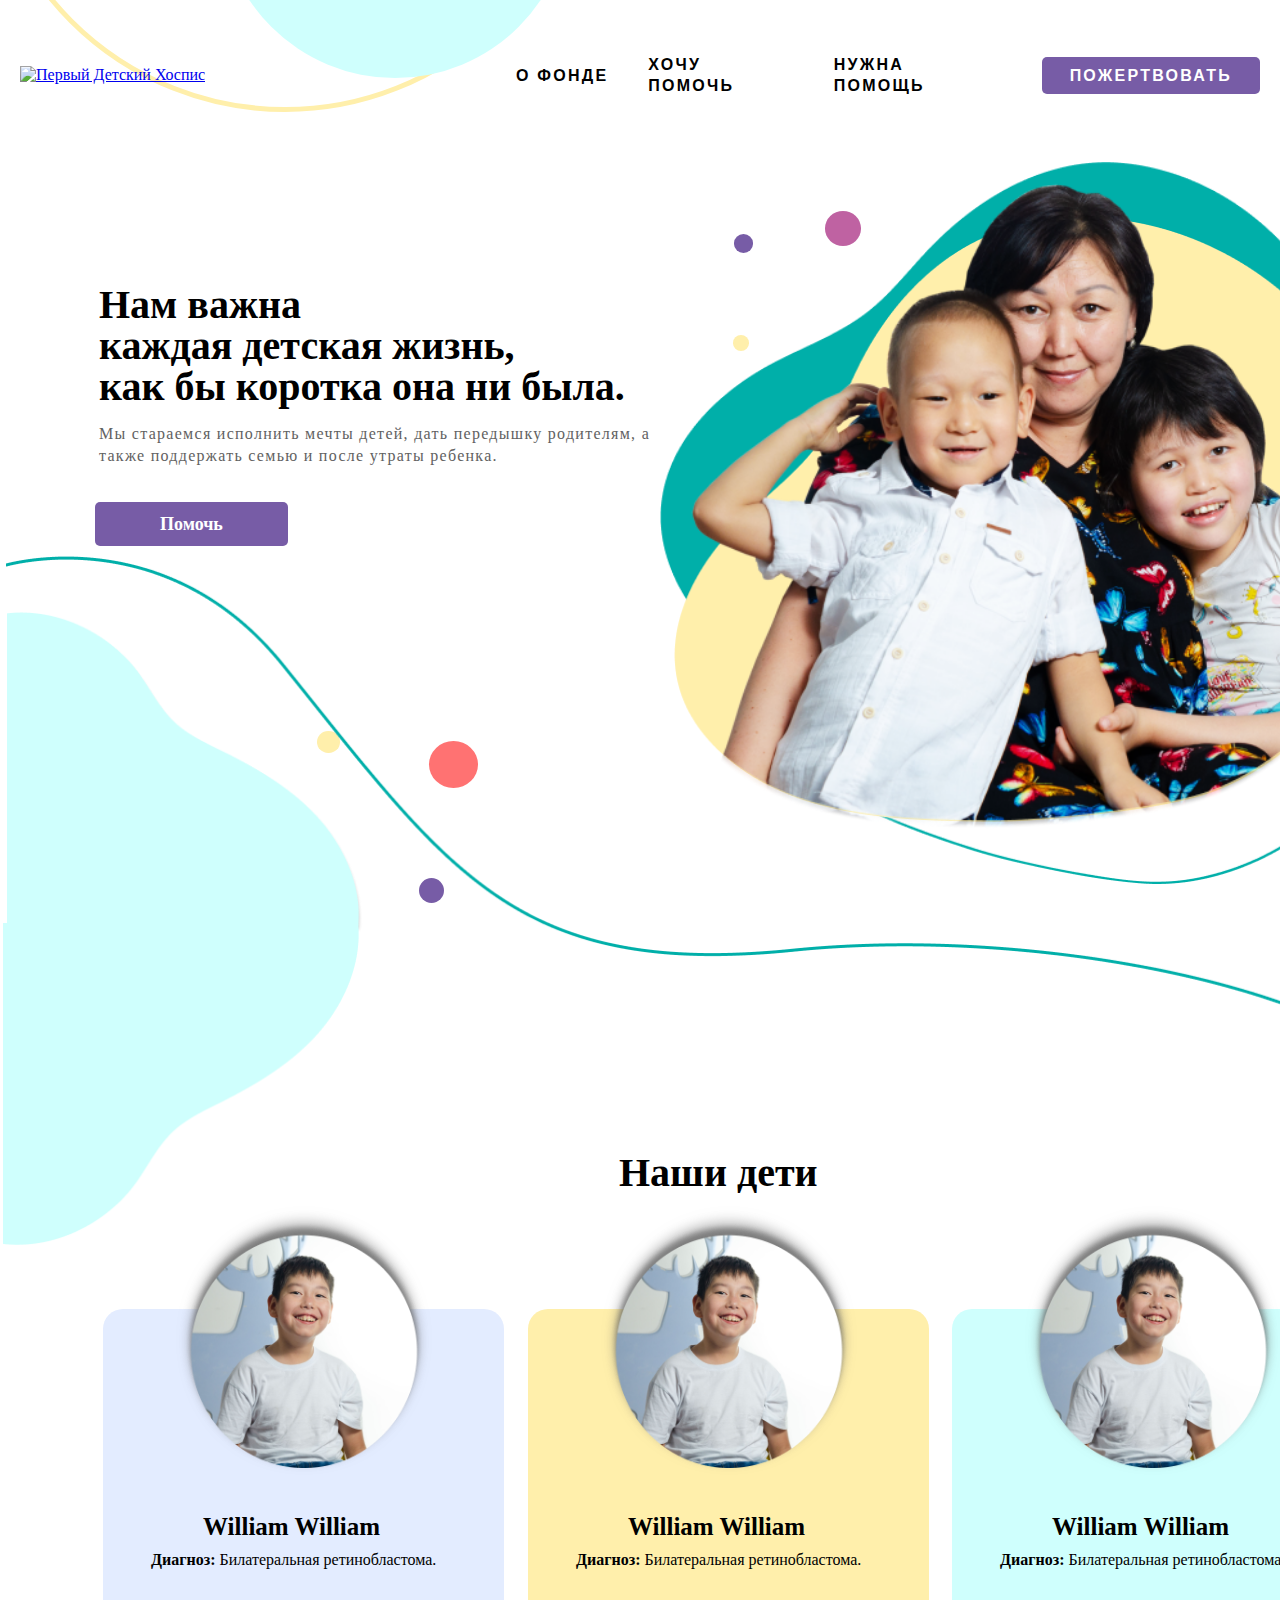
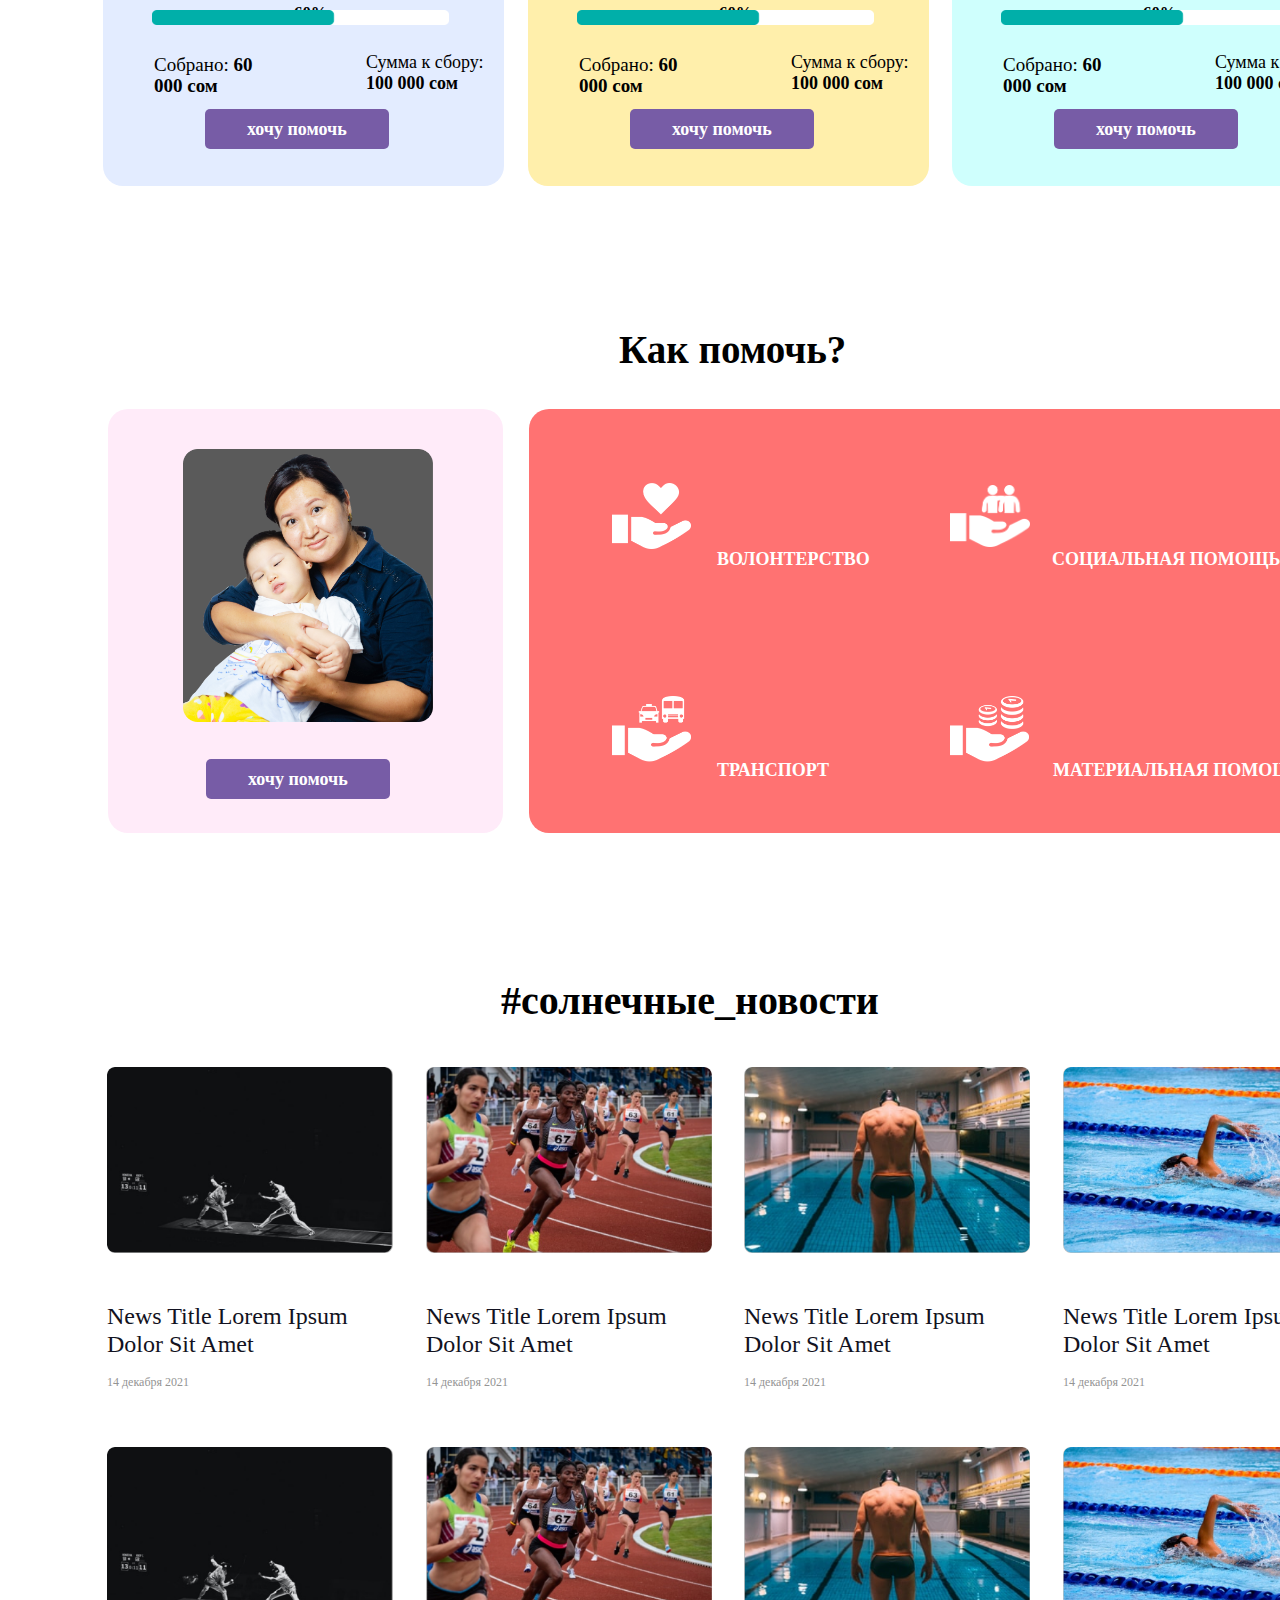
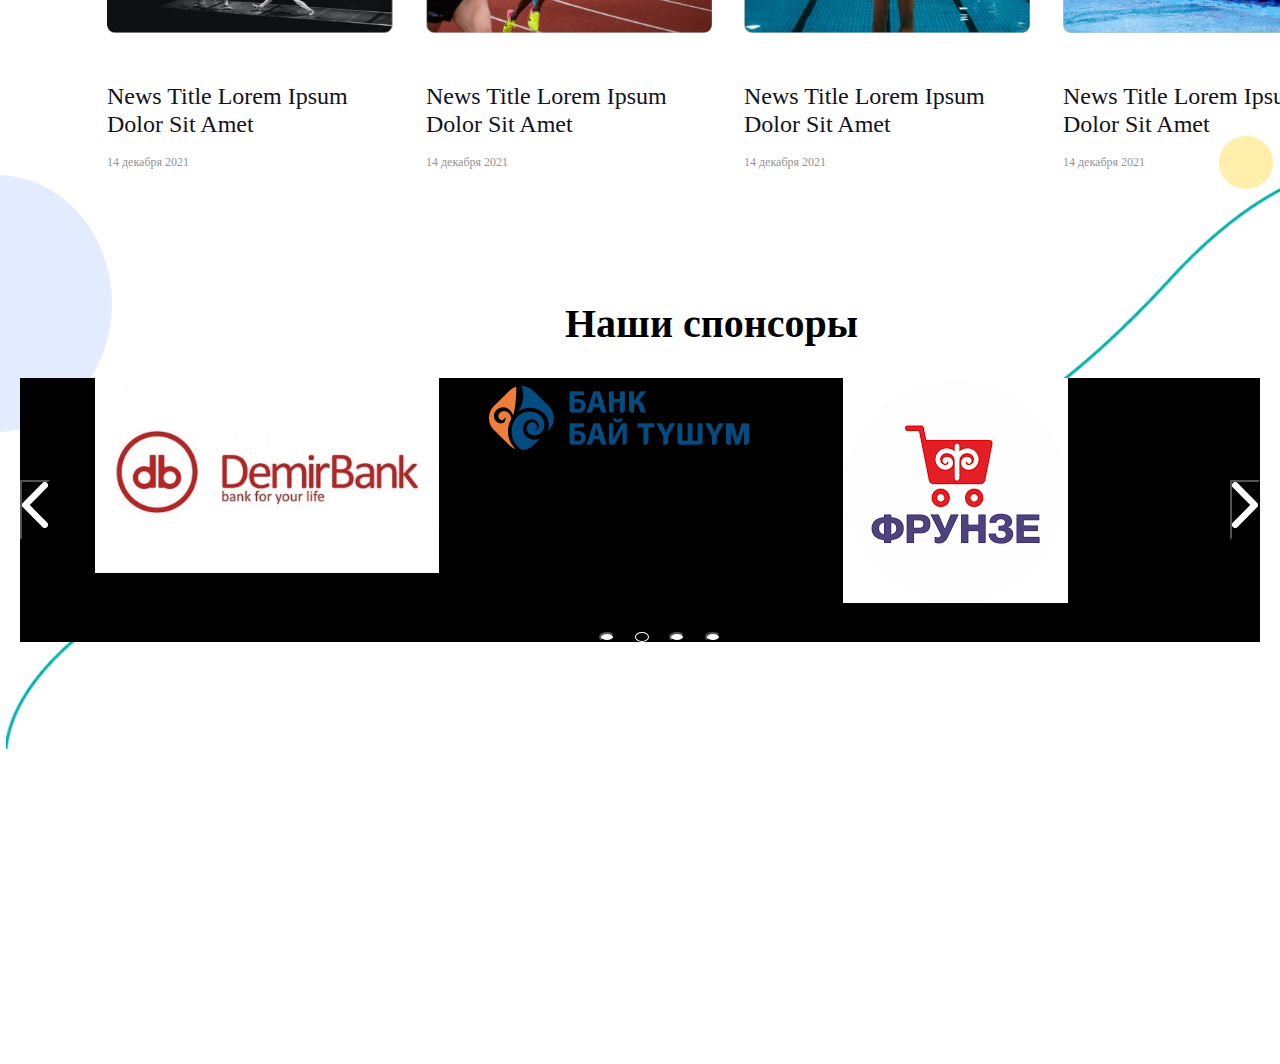
==== commit 9d29c644: "updated" ====
--- a/index.html
+++ b/index.html
@@ -279,151 +279,6 @@
 		</div>
 	</section>
 
-	<footer class="footer">
-		<div class="container">
-			<div class="footer__inner">
-				<div class="footer__inner__social-media-logo">
-					<ul class="footer__inner__social-media-logo__inner">
-						<li class="footer__inner__social-media-logo__inner__item">
-							<a class="footer__inner__social-media-logo__inner__item__logo-link" href="index.html">
-								<img class="footer__inner__social-media-logo__inner__item__logo-link__logo"
-									src="./img/logo-footer.svg" alt="Первый Детский Хоспис">
-							</a>
-						</li>
-						<li class="footer__inner__social-media-logo__inner__item">
-							<p class="footer__inner__social-media-logo__inner__item__hospice-descr">
-								Общественный Благотворительный
-								Фонд «Первый детский хоспис»
-							</p>
-						</li>
-						<li class="footer__inner__social-media-logo__inner__item">
-							<p class="footer__inner__social-media-logo__inner__item__sm-descr">Мы в социальных сетях:</p>
-						</li>
-						<li class="footer__inner__social-media-logo__inner__item">
-							<a class="footer__inner__social-media-logo__inner__item__link " href="https://t.me/userName">
-								<img class="footer__inner__social-media-logo__inner__item__link__img__telegram"
-									src="./img/Telegram.svg" alt="Telegram">
-							</a>
-							<a class="footer__inner__social-media-logo__inner__item__link " href="https://wa.me/+996700700700">
-								<img class="footer__inner__social-media-logo__inner__item__link__img__whatsapp"
-									src="./img/Whatsapp.svg" alt="Whatsapp">
-							</a>
-							<a class="footer__inner__social-media-logo__inner__item__link "
-								href="https://instagram.com/hospicekgz">
-								<img class="footer__inner__social-media-logo__inner__item__link__img__instagram"
-									src="./img/Instagram.svg" alt="Instagram">
-							</a>
-							<a class="footer__inner__social-media-logo__inner__item__link"
-								href="https://youtube.com/hospicekgz">
-								<img class="footer__inner__social-media-logo__inner__item__link__img__youtube"
-									src="./img/Youtube.svg" alt="Youtube">
-							</a>
-							<a class="footer__inner__social-media-logo__inner__item__link"
-								href="https://facebook.com/hospicekgz">
-								<img class="footer__inner__social-media-logo__inner__item__link__img__facebook"
-									src="./img/Facebook.svg" alt="Facebook">
-							</a>
-
-						</li>
-					</ul>
-				</div>
-
-				<div class="footer__inner__requisites-info-contact">
-					<div class="footer__inner__requisites-info-contact__inner">
-						<div class="footer__inner__requisites-info-contact__inner__requisites">
-							<h3 class="footer__inner__requisites-info-contact__inner__title">Реквизиты</h3>
-							<p class="footer__inner__requisites-info-contact__inner__requisites__item footer__mb-unique">
-								ОБФ "Первый детский хоспис"
-							</p>
-							<p class="footer__inner__requisites-info-contact__inner__requisites__item">
-								ИНН 01502201610205
-
-							</p>
-							<p class="footer__inner__requisites-info-contact__inner__requisites__item">
-								ОКПО 29400184
-
-							</p>
-							<p class="footer__inner__requisites-info-contact__inner__requisites__item">
-								ОАО Банк «Бай Тушум»
-							</p>
-							<p class="footer__inner__requisites-info-contact__inner__requisites__item">
-								KGS 1371040001440439
-							</p>
-							<p class="footer__inner__requisites-info-contact__inner__requisites__item">
-								БИК 137001
-							</p>
-							<p class="footer__inner__requisites-info-contact__inner__requisites__item">
-								Optima 4169615189595451
-							</p>
-							<p class="footer__inner__requisites-info-contact__inner__requisites__item">
-								ЗАО "КИКБ"
-							</p>
-							<p class="footer__inner__requisites-info-contact__inner__requisites__item">
-								Расчетный Счет KGS: 1280096037288596
-							</p>
-							<p class="footer__inner__requisites-info-contact__inner__requisites__item">
-								БИК 128009
-							</p>
-							<p class="footer__inner__requisites-info-contact__inner__requisites__item">
-								Элсом 0559647457
-							</p>
-							<p class="footer__inner__requisites-info-contact__inner__requisites__item">
-								О деньги 0707040602
-							</p>
-							<p class="footer__inner__requisites-info-contact__inner__requisites__item">
-								MegaPay 0559647457
-							</p>
-							<p class="footer__inner__requisites-info-contact__inner__requisites__item">
-								PayPal <a class="footer__inner__requisites-info-contact__inner__requisites__item__PayPal-link"
-									href="https://paypal.me/hospicekgz" target="_blank">https://paypal.me/hospicekgz</a>
-							</p>
-						</div>
-
-						<div class="footer__inner__requisites-info-contact__inner__info">
-							<h3 class="footer__inner__requisites-info-contact__inner__title">Информация</h3>
-
-							<a class="footer__inner__requisites-info-contact__inner__info__item" href="index.html">Главная</a>
-							<a class="footer__inner__requisites-info-contact__inner__info__item" href="#">О фонде</a>
-							<a class="footer__inner__requisites-info-contact__inner__info__item" href="wanthelp.html">Хочу
-								помочь</a>
-							<a class="footer__inner__requisites-info-contact__inner__info__item" href="need-help.html">Нужна
-								помощь</a>
-						</div>
-
-						<!--Requisites Info Contact-->
-						<div class="footer__inner__requisites-info-contact__inner__contact">
-							<h3 class="footer__inner__requisites-info-contact__inner__title">Контакты</h3>
-							<div class="footer__inner__requisites-info-contact__inner__contact__item  footer__mb-unique">
-								<img class="footer__inner__requisites-info-contact__inner__contact__item__icon__location"
-									src="./img/location.svg" alt="Location">
-								<p class="footer__inner__requisites-info-contact__inner__contact__item__location">г. Бишкек,
-									бул. Молодой Гвардии 71а</p>
-							</div>
-							<div class="footer__inner__requisites-info-contact__inner__contact__item">
-								<img class="footer__inner__requisites-info-contact__inner__contact__item__icon__email"
-									src="./img/email.svg" alt="Email">
-								<a class="footer__inner__requisites-info-contact__inner__contact__item__email__text"
-									href="mailto:childrenshospice.kg@gmail.com">childrenshospice.kg@gmail.com</a>
-							</div>
-							<div class="footer__inner__requisites-info-contact__inner__contact__item">
-								<img class="footer__inner__requisites-info-contact__inner__contact__item__icon__phone"
-									src="./img/phone.svg" alt="Phone Number">
-								<div class="footer__inner__requisites-info-contact__inner__contact__item__phone__numbers">
-									<a class="footer__inner__requisites-info-contact__inner__contact__item__phone__numbers__item"
-										href="tel:+996550050440">+996
-										(550) 050440 </a>
-									<a class="footer__inner__requisites-info-contact__inner__contact__item__phone__numbers__item"
-										href="tel:+996559647457">+996
-										(559) 647457</a>
-								</div>
-							</div>
-						</div>
-					</div>
-				</div>
-			</div>
-		</div>
-	</footer>
-
 	<!-- Подключаем jQuery -->
 	<script src="https://code.jquery.com/jquery-3.4.1.min.js"></script>
 	<!-- Подключаем слайдер Slick -->
--- a/CSS/main-styles.min.css
+++ b/CSS/main-styles.min.css
@@ -1 +1,6 @@
-@import"https://fonts.googleapis.com/css2?family=Inter:wght@100;300;500;700;900&family=Open+Sans:wght@300;400;500;600;700;800&family=Poppins:wght@100;200;300;400;500;600;700;800;900&family=Raleway:wght@100;200;300;400;500;600;700;800;900&family=Roboto:ital,wght@0,100;0,300;0,400;0,500;0,700;0,900;1,100&family=Rubik:ital,wght@0,300;0,400;0,500;0,600;0,700;0,800;0,900;1,300;1,400&family=Varela+Round&display=swap";*,*::after,*::before{-webkit-box-sizing:border-box;box-sizing:border-box;margin:0;padding:0}::-moz-selection{background:#775ca6;color:#fff}::selection{background:#775ca6;color:#fff}.container{width:1240px;margin:auto}@media(max-width: 1023.98px){.container{width:100%;padding:20px}}.header__inner{display:-webkit-box;display:-ms-flexbox;display:flex;-webkit-box-align:center;-ms-flex-align:center;align-items:center;-webkit-box-pack:justify;-ms-flex-pack:justify;justify-content:space-between;padding:10px 0;position:relative}.header__inner__logo{width:30%;cursor:pointer}.header__inner__circle-bg-border{border:5px solid #ffefab;border-radius:50%;width:600px;height:600px;position:absolute;left:-40px;top:-526px}.header__inner__circle-bg{background-color:#cffffd;border-radius:50%;width:350px;height:350px;position:absolute;left:200px;top:-300px}.header__inner__menu{display:-webkit-box;display:-ms-flexbox;display:flex;-webkit-box-align:center;-ms-flex-align:center;align-items:center;-webkit-box-pack:justify;-ms-flex-pack:justify;justify-content:space-between;width:60%}.header__inner__menu__item{list-style:none}.header__inner__menu__item__link{text-decoration:none;font-family:"Raleway",sans-serif;font-style:normal;font-weight:bold;font-size:16px;line-height:21px;letter-spacing:.14em;color:#000;text-transform:uppercase}.header__inner__menu__item__link:hover{padding-bottom:10px;border-bottom:#775ca6 solid 4px;-webkit-transition:.5s ease;-o-transition:.5s ease;transition:.5s ease}.header__inner__menu__item__link-donate{background:#775ca6;border-radius:5px;padding:10px 28px;color:#fff;-webkit-transition:.8s ease;-o-transition:.8s ease;transition:.8s ease}.header__inner__menu__item__link-donate:hover{border-bottom:none;background-color:#fff;color:#775ca6;border:#775ca6 solid 1px}.header__inner__menu__item+.header__inner__menu__item{margin-left:40px}.footer{font-family:"Rubik",sans-serif;background-color:#775ca6;font-style:normal;font-weight:500;font-size:14px;line-height:17px;color:#fff;margin-top:100px}.footer__inner{display:-webkit-box;display:-ms-flexbox;display:flex;-webkit-box-pack:justify;-ms-flex-pack:justify;justify-content:space-between;-webkit-box-align:start;-ms-flex-align:start;align-items:flex-start;padding:60px 100px}.footer__inner__social-media-logo{width:24%;padding-right:30px}.footer__inner__social-media-logo__inner{display:-webkit-box;display:-ms-flexbox;display:flex;-webkit-box-orient:vertical;-webkit-box-direction:normal;-ms-flex-direction:column;flex-direction:column;-ms-flex-pack:distribute;justify-content:space-around;-webkit-box-align:start;-ms-flex-align:start;align-items:flex-start}.footer__inner__social-media-logo__inner__item{list-style:none;display:-webkit-box;display:-ms-flexbox;display:flex;-webkit-box-pack:justify;-ms-flex-pack:justify;justify-content:space-between;-webkit-box-align:center;-ms-flex-align:center;align-items:center}.footer__inner__social-media-logo__inner__item__hospice-descr{margin:17px 0 40px}.footer__inner__social-media-logo__inner__item__sm-descr{margin-bottom:13px}.footer__inner__social-media-logo__inner__item__link+.footer__inner__social-media-logo__inner__item__link{margin-left:20px}.footer__inner__requisites-info-contact{width:71%}.footer__inner__requisites-info-contact__inner{display:grid;grid-template-columns:1fr 1fr 1fr;grid-gap:0}.footer__inner__requisites-info-contact__inner__title{font-weight:bold;font-size:16px;line-height:16px;letter-spacing:.01em;text-transform:uppercase;margin-bottom:20px}.footer__inner__requisites-info-contact__inner__requisites{width:290px}.footer__inner__requisites-info-contact__inner__requisites__item__PayPal-link{color:#fff;text-decoration:none}.footer__inner__requisites-info-contact__inner__requisites__item+.footer__inner__requisites-info-contact__inner__requisites__item{margin-bottom:9px}.footer__inner__requisites-info-contact__inner__info{width:100%;display:-webkit-box;display:-ms-flexbox;display:flex;-webkit-box-orient:vertical;-webkit-box-direction:normal;-ms-flex-direction:column;flex-direction:column;-webkit-box-pack:start;-ms-flex-pack:start;justify-content:flex-start;-webkit-box-align:start;-ms-flex-align:start;align-items:flex-start}.footer__inner__requisites-info-contact__inner__info__item{color:#fff;text-decoration:none;-webkit-transition:all .7s ease-in-out;-o-transition:all .7s ease-in-out;transition:all .7s ease-in-out}.footer__inner__requisites-info-contact__inner__info__item:hover{-webkit-text-decoration-line:underline;text-decoration-line:underline;color:#fff;opacity:.7}.footer__inner__requisites-info-contact__inner__info__item+.footer__inner__requisites-info-contact__inner__info__item{margin-top:14px}.footer__inner__requisites-info-contact__inner__contact{width:100%}.footer__inner__requisites-info-contact__inner__contact__item{display:-webkit-box;display:-ms-flexbox;display:flex}.footer__inner__requisites-info-contact__inner__contact__item__location{color:#fff}.footer__inner__requisites-info-contact__inner__contact__item__icon__location,.footer__inner__requisites-info-contact__inner__contact__item__icon__phone,.footer__inner__requisites-info-contact__inner__contact__item__icon__email{margin-right:15px}.footer__inner__requisites-info-contact__inner__contact__item__email__text{color:#fff;text-decoration:none}.footer__inner__requisites-info-contact__inner__contact__item__phone{display:-webkit-box;display:-ms-flexbox;display:flex}.footer__inner__requisites-info-contact__inner__contact__item__phone__numbers{display:-webkit-box;display:-ms-flexbox;display:flex;-webkit-box-orient:vertical;-webkit-box-direction:normal;-ms-flex-direction:column;flex-direction:column;-webkit-box-align:center;-ms-flex-align:center;align-items:center}.footer__inner__requisites-info-contact__inner__contact__item__phone__numbers__item{color:#fff;text-decoration:none}.footer__inner__requisites-info-contact__inner__contact__item+.footer__inner__requisites-info-contact__inner__contact__item{margin-bottom:14px}.footer__mb-unique{margin-bottom:14px}@media(max-width: 1023.98px){.footer__inner{color:#fff;-webkit-box-orient:vertical;-webkit-box-direction:normal;-ms-flex-direction:column;flex-direction:column;-webkit-box-align:center;-ms-flex-align:center;align-items:center;margin:auto;padding:60px 20px}.footer__inner__social-media-logo{width:50%;padding-top:50px;-webkit-box-ordinal-group:3;-ms-flex-order:2;order:2}.footer__inner__requisites-info-contact{width:100%;-webkit-box-ordinal-group:2;-ms-flex-order:1;order:1}.footer__inner__requisites-info-contact__requisites{width:100%}.footer__inner__requisites-info-contact__info{width:100%}}@media(max-width: 679.98px){.footer__inner__social-media-logo{-webkit-box-ordinal-group:3;-ms-flex-order:2;order:2}.footer__inner__requisites-info-contact{width:100%;-webkit-box-ordinal-group:2;-ms-flex-order:1;order:1}.footer__inner__requisites-info-contact__inner{display:grid;grid-template-columns:"requisites info" "requisites contact"}.footer__inner__requisites-info-contact__inner__requisites{grid-area:requisites}.footer__inner__requisites-info-contact__inner__info{grid-area:info}.footer__inner__requisites-info-contact__inner__contact{grid-area:contact}}.sidebar{padding:52px;background-color:#ffefab;border-radius:15px;max-width:400px;height:367px}.sidebar__inner__menu{display:-webkit-box;display:-ms-flexbox;display:flex;-webkit-box-orient:vertical;-webkit-box-direction:normal;-ms-flex-direction:column;flex-direction:column;-webkit-box-pack:justify;-ms-flex-pack:justify;justify-content:space-between;padding:0;margin:0}.sidebar__inner__menu__item__link{font-family:"Rubik",sans-serif;font-style:normal;font-weight:bold;font-size:18px;line-height:21px;text-transform:uppercase;text-decoration:none;color:#000}.sidebar__inner__menu__item+.sidebar__inner__menu__item{margin-bottom:23px}.call-to-action__inner{display:-webkit-box;display:-ms-flexbox;display:flex;-webkit-box-align:center;-ms-flex-align:center;align-items:center;-webkit-box-pack:justify;-ms-flex-pack:justify;justify-content:space-between;background-color:#e3ecff;padding:70px 40px;border-radius:15px}.call-to-action__inner__text,.call-to-action__inner__money,.call-to-action__inner__other-money,.call-to-action__inner__btn{font-family:"Rubik",sans-serif;font-style:normal;font-weight:normal;font-size:30px;line-height:36px;color:#000}.call-to-action__inner__money{display:-webkit-box;display:-ms-flexbox;display:flex;-webkit-box-align:center;-ms-flex-align:center;align-items:center;-webkit-box-pack:justify;-ms-flex-pack:justify;justify-content:space-between;width:35%;font-size:36px;line-height:43px}.call-to-action__inner__other-money{font-size:24px;line-height:28px;color:rgba(97,97,97,.59)}.call-to-action__inner__btn{font-weight:500;font-size:36px;line-height:43px;color:#fff;background:#dc9696;border-radius:5px;text-decoration:none;padding:18px 22px}.blc{width:1100px;height:500px;border-radius:15PX;background-color:#000;background-repeat:no-repeat;background-size:cover;margin:50px auto;padding:70px 0 0 90px}.blc__btn{border-radius:5px;border:none;padding:10px 48px}.blc__btn-text{font-family:Raleway;font-style:normal;font-weight:800;font-size:16px;line-height:19px;letter-spacing:.14em;color:#fff;text-decoration:none}.blc__title{font-family:Rubik;font-style:normal;font-weight:bold;font-size:40px;line-height:41px;-webkit-font-feature-settings:"pnum" on,"lnum" on;font-feature-settings:"pnum" on,"lnum" on;color:#000}.blc__text{margin:50px 0 80px 0;width:450px;font-family:Rubik;font-style:normal;font-weight:normal;font-size:18px;line-height:138.5%;letter-spacing:.08em;-webkit-font-feature-settings:"pnum" on,"lnum" on;font-feature-settings:"pnum" on,"lnum" on;color:#000}body{overflow-x:hidden}section{position:relative;max-width:1557px;margin:auto}section .topscreen{position:absolute;width:1441px;height:1193.71px;left:28px;top:14px}section .topscreen__vector1{background-color:#bf62a2;border-radius:50%;height:34.92px;width:36.26px;position:absolute;left:817px;top:69px}section .topscreen__vector2{background-color:#ffefab;border-radius:50%;height:15.92px;width:16.47px;position:absolute;left:724.82px;top:192.82px}section .topscreen__vector3{background-color:#775ca6;border-radius:50%;height:18.82px;width:19.83px;position:absolute;left:725.64px;top:91.83px}section .topscreen__vector4{background-color:#bf62a2;border-radius:50%;height:34.92px;width:36.26px;position:absolute;left:1358.85px;top:183.34px}section .topscreen__vector5{background-color:#775ca6;border-radius:50%;height:18.8px;width:18.82px;position:absolute;left:1382.85px;top:253.34px}section .topscreen__vector6{background-color:#ff7272;border-radius:50%;height:47.18px;width:48.96px;position:absolute;left:421px;top:599px}section .topscreen__vector7{background-color:#775ca6;border-radius:50%;height:25.41px;width:25.42px;position:absolute;left:410.8px;top:735.66px}section .topscreen__vector8{background-color:#ffefab;border-radius:50%;height:21.44px;width:22.28px;position:absolute;left:309.45px;top:589.14px}section .topscreen__vector__vector14{position:absolute;width:65.83px;height:155.83px;position:absolute;left:1360px;top:-6px}section .topscreen__vector__vector16{height:570.1px;width:688.33px;position:absolute;left:730.65px;top:171.59px}section .topscreen__vector__vector15{height:605.1px;width:715.33px;position:absolute;left:665.65px;top:74.59px}section .topscreen__vector__vector17{height:605.1px;width:704.33px;position:absolute;left:651.65px;top:19.59px}section .topscreen__vector__vector44{height:579.93px;width:1441px;position:absolute;left:-2px;top:414px}section .topscreen__vector__vector66{height:322.71px;width:355.67px;position:absolute;left:-1px;top:469.55px}section .topscreen__vector__vector55{height:322.71px;width:355.67px;position:absolute;left:-5px;top:780.55px}section .topscreen__img{position:absolute;width:727.26px;height:638.49px;left:752px;top:50px}section .topscreen__img__png{position:absolute;width:744px;left:-15.22%;right:-55.61%;top:-3.22%}section .topscreen__text{position:absolute;width:582px;height:286px;left:-6px;top:-83px}section .topscreen__text__h{position:absolute;width:600px;height:123px;left:97px;top:198px;font-family:"Rubik";font-style:normal;font-weight:bold;font-size:40px;line-height:41px;-webkit-font-feature-settings:"pnum" on,"lnum" on;font-feature-settings:"pnum" on,"lnum" on;color:#000}section .topscreen__text__p{position:absolute;height:22px;width:558px;left:97px;top:348px;font-family:"Rubik";font-style:normal;font-weight:normal;font-size:16px;line-height:138.5%;letter-spacing:.08em;-webkit-font-feature-settings:"pnum" on,"lnum" on;font-feature-settings:"pnum" on,"lnum" on;color:#616161}section .topscreen__text__a__kk__donate{position:absolute;font-family:"Raleway";font-style:normal;font-weight:bold;font-size:18px;line-height:40px;text-decoration:none;background:#775ca6;border-radius:5px;padding:2px 65px;color:#fff;-webkit-transition:.8s ease;-o-transition:.8s ease;transition:.8s ease;left:93px;top:443px}section .topscreen__text__a__kk__donate:hover{border-bottom:none;background-color:#fff;color:#775ca6;border:#775ca6 solid 1px}.blc_our-kids__text__h{position:absolute;width:219px;height:41px;left:611px;top:977px;font-family:"Rubik";font-style:normal;font-weight:bold;font-size:40px;line-height:41px;-webkit-font-feature-settings:"pnum" on,"lnum" on;font-feature-settings:"pnum" on,"lnum" on;color:#000}.blc_our-kids__kids_card1__kids_img1{position:absolute;width:238px;left:177px;height:246px;top:1080px;-webkit-filter:drop-shadow(0px -7px 6px rgba(97, 97, 97, 0.59));filter:drop-shadow(0px -7px 6px rgba(97, 97, 97, 0.59))}.blc_our-kids__kids_card1__rectangle1{position:absolute;width:401px;height:477px;left:95px;top:1167px;background:#e3ecff;border-radius:20px}.blc_our-kids__kids_card1__h{position:absolute;width:217px;height:36.46px;left:195px;top:1346.13px;font-family:"Poppins";font-style:normal;font-weight:bold;font-size:25px;line-height:36px;color:#000}.blc_our-kids__kids_card1__diognoz{position:absolute;width:296px;height:21px;left:143px;top:1389px;font-family:"Poppins";font-size:16px;line-height:25px;color:#000}.blc_our-kids__kids_card1__status1__prosent1{position:absolute;height:25px;width:37px;left:286px;top:1441px;font-family:"Poppins";font-style:normal;font-weight:bold;font-size:16.8px;line-height:25px;color:#000}.blc_our-kids__kids_card1__status1__Photo{position:absolute;width:297px;height:15px;left:144px;top:1468px}.blc_our-kids__kids_card1__status1__hh22{position:absolute;height:36px;width:152px;left:358px;top:1492px;font-family:"Poppins";font-style:normal;font-weight:500;font-size:18px;line-height:21px;color:#000}.blc_our-kids__kids_card1__status1__hh222{position:absolute;width:102px;height:36px;left:146px;top:1493px;font-family:"Poppins";font-style:normal;font-weight:500;font-size:19px;line-height:21px;color:#000}.blc_our-kids__kids_card1__status1__button1{position:absolute;width:192px;height:40px;left:204px;top:1559px}.blc_our-kids__kids_card1__status1__button1__aa{position:absolute;font-family:"Raleway";font-style:normal;font-weight:bold;font-size:18px;line-height:40px;text-decoration:none;background:#775ca6;border-radius:5px;padding:0px 42px;color:#fff;-webkit-transition:.8s ease;-o-transition:.8s ease;transition:.8s ease;left:-7px;top:8px}.blc_our-kids__kids_card1__status1__button1__aa:hover{border-bottom:none;background-color:#fff;color:#775ca6;border:#775ca6 solid 1px}.blc_our-kids__kids_card2{position:absolute;left:425px}.blc_our-kids__kids_card2__kids_img1{position:absolute;width:238px;left:177px;height:246px;top:1080px;-webkit-filter:drop-shadow(0px -7px 6px rgba(97, 97, 97, 0.59));filter:drop-shadow(0px -7px 6px rgba(97, 97, 97, 0.59))}.blc_our-kids__kids_card2__rectangle1{position:absolute;width:401px;height:477px;left:95px;top:1167px;background:#ffefab;border-radius:20px}.blc_our-kids__kids_card2__h{position:absolute;width:217px;height:36.46px;left:195px;top:1346.13px;font-family:"Poppins";font-style:normal;font-weight:bold;font-size:25px;line-height:36px;color:#000}.blc_our-kids__kids_card2__diognoz{position:absolute;width:296px;height:21px;left:143px;top:1389px;font-family:"Poppins";font-size:16px;line-height:25px;color:#000}.blc_our-kids__kids_card2__status1__prosent1{position:absolute;height:25px;width:37px;left:286px;top:1441px;font-family:"Poppins";font-style:normal;font-weight:bold;font-size:16.8px;line-height:25px;color:#000}.blc_our-kids__kids_card2__status1__Photo{position:absolute;width:297px;height:15px;left:144px;top:1468px}.blc_our-kids__kids_card2__status1__hh22{position:absolute;height:36px;width:152px;left:358px;top:1492px;font-family:"Poppins";font-style:normal;font-weight:500;font-size:18px;line-height:21px;color:#000}.blc_our-kids__kids_card2__status1__hh222{position:absolute;width:102px;height:36px;left:146px;top:1493px;font-family:"Poppins";font-style:normal;font-weight:500;font-size:19px;line-height:21px;color:#000}.blc_our-kids__kids_card2__status1__button1{position:absolute;width:192px;height:40px;left:204px;top:1559px}.blc_our-kids__kids_card2__status1__button1__aa{position:absolute;font-family:"Raleway";font-style:normal;font-weight:bold;font-size:18px;line-height:40px;text-decoration:none;background:#775ca6;border-radius:5px;padding:0px 42px;color:#fff;-webkit-transition:.8s ease;-o-transition:.8s ease;transition:.8s ease;left:-7px;top:8px}.blc_our-kids__kids_card2__status1__button1__aa:hover{border-bottom:none;background-color:#fff;color:#775ca6;border:#775ca6 solid 1px}.blc_our-kids__kids_card3{position:absolute;left:849px}.blc_our-kids__kids_card3__kids_img1{position:absolute;width:238px;left:177px;height:246px;top:1080px;-webkit-filter:drop-shadow(0px -7px 6px rgba(97, 97, 97, 0.59));filter:drop-shadow(0px -7px 6px rgba(97, 97, 97, 0.59))}.blc_our-kids__kids_card3__rectangle1{position:absolute;width:401px;height:477px;left:95px;top:1167px;background:#cffffd;border-radius:20px}.blc_our-kids__kids_card3__h{position:absolute;width:217px;height:36.46px;left:195px;top:1346.13px;font-family:"Poppins";font-style:normal;font-weight:bold;font-size:25px;line-height:36px;color:#000}.blc_our-kids__kids_card3__diognoz{position:absolute;width:296px;height:21px;left:143px;top:1389px;font-family:"Poppins";font-size:16px;line-height:25px;color:#000}.blc_our-kids__kids_card3__status1__prosent1{position:absolute;height:25px;width:37px;left:286px;top:1441px;font-family:"Poppins";font-style:normal;font-weight:bold;font-size:16.8px;line-height:25px;color:#000}.blc_our-kids__kids_card3__status1__Photo{position:absolute;width:297px;height:15px;left:144px;top:1468px}.blc_our-kids__kids_card3__status1__hh22{position:absolute;height:36px;width:152px;left:358px;top:1492px;font-family:"Poppins";font-style:normal;font-weight:500;font-size:18px;line-height:21px;color:#000}.blc_our-kids__kids_card3__status1__hh222{position:absolute;width:102px;height:36px;left:146px;top:1493px;font-family:"Poppins";font-style:normal;font-weight:500;font-size:19px;line-height:21px;color:#000}.blc_our-kids__kids_card3__status1__button1{position:absolute;width:192px;height:40px;left:204px;top:1559px}.blc_our-kids__kids_card3__status1__button1__aa{position:absolute;font-family:"Raleway";font-style:normal;font-weight:bold;font-size:18px;line-height:40px;text-decoration:none;background:#775ca6;border-radius:5px;padding:0px 42px;color:#fff;-webkit-transition:.8s ease;-o-transition:.8s ease;transition:.8s ease;left:-7px;top:8px}.blc_our-kids__kids_card3__status1__button1__aa:hover{border-bottom:none;background-color:#fff;color:#775ca6;border:#775ca6 solid 1px}.blc_how-help__text__hh{position:absolute;height:41px;width:257px;left:611px;top:1755px;font-family:Rubik;font-style:normal;font-weight:bold;font-size:39px;line-height:41px;-webkit-font-feature-settings:"pnum" on,"lnum" on;font-feature-settings:"pnum" on,"lnum" on;color:#000}.blc_how-help__volunteers-rect{position:absolute;width:819px;height:424px;left:521px;top:1867px;background:#ff7272;border-radius:20px}.blc_how-help__volunteers-rect__png{position:absolute;width:79px;height:66px;left:83px;top:74px}.blc_how-help__volunteers-rect__h6{position:absolute;left:188px;top:98px;font-family:Raleway;font-style:normal;font-weight:bold;font-size:18px;line-height:21px;text-transform:uppercase;color:#fff}.blc_how-help__volunteers-rect__icon{position:absolute;height:62px;width:80px;left:421px;top:76px}.blc_how-help__volunteers-rect__pomosh{position:absolute;left:523px;top:98px;font-family:Raleway;font-style:normal;font-weight:bold;font-size:18px;line-height:21px;text-transform:uppercase;color:#fff}.blc_how-help__volunteers-rect__trans{position:absolute;width:79px;height:66px;left:83px;top:287px}.blc_how-help__volunteers-rect__textrans{position:absolute;left:188px;top:309px;font-family:Raleway;font-style:normal;font-weight:bold;font-size:18px;line-height:21px;text-transform:uppercase;color:#fff}.blc_how-help__volunteers-rect__materi{position:absolute;width:79px;height:66px;left:421px;top:287px}.blc_how-help__volunteers-rect__textmateri{position:absolute;left:524px;top:309px;font-family:Raleway;font-style:normal;font-weight:bold;font-size:18px;line-height:21px;text-transform:uppercase;color:#fff}.blc_how-help__how-helpleft{position:absolute;height:424px;width:394.94px;left:100px;top:1867px;background:#ffebf9;border-radius:20px}.blc_how-help__how-helpleft__howhelpimg{position:absolute;width:250px;height:273px;left:75px;top:40px}.blc_how-help__how-helpleft__button4{position:absolute;width:192px;height:40px;left:201px;top:2215px}.blc_how-help__how-helpleft__button4__helpp{position:absolute;font-family:"Raleway";font-style:normal;font-weight:bold;font-size:18px;line-height:40px;text-decoration:none;background:#775ca6;border-radius:5px;padding:0px 42px;color:#fff;-webkit-transition:.8s ease;-o-transition:.8s ease;transition:.8s ease;left:-103px;top:-1865px}.blc_how-help__how-helpleft__button4__helpp:hover{border-bottom:none;background-color:#fff;color:#775ca6;border:#775ca6 solid 1px}.blc_news__text{position:absolute;height:41px;width:455px;left:493px;top:2411px;font-family:Rubik;font-style:normal;font-weight:bold;font-size:40px;line-height:41px;-webkit-font-feature-settings:"pnum" on,"lnum" on;font-feature-settings:"pnum" on,"lnum" on;color:#000}.blc_news__cards1__news_card1{position:absolute;width:286.06px;height:310.79px;left:100px;top:2523px}.blc_news__cards1__news_card1 p{position:absolute;width:93px;height:14px;left:-1px;top:298px;font-family:Roboto;font-style:normal;font-weight:normal;font-size:12px;line-height:14px;color:#949494}.blc_news__cards1__news_card1 h4{position:absolute;height:67.81px;width:286.06px;left:-1px;top:205px;font-family:Rubik;font-style:normal;font-weight:500;font-size:24px;line-height:28px;color:#121221}.blc_news__cards1__news_card1 img{position:absolute;height:186.47px;width:286.06px;left:-1px;top:2px;background:url(.jpg),#c4c4c4;border-radius:8px}.blc_news__cards1__news_card2{position:absolute;width:286.06px;height:310.79px;left:419px;top:2523px}.blc_news__cards1__news_card2 p{position:absolute;width:93px;height:14px;left:-1px;top:298px;font-family:Roboto;font-style:normal;font-weight:normal;font-size:12px;line-height:14px;color:#949494}.blc_news__cards1__news_card2 h4{position:absolute;height:67.81px;width:286.06px;left:-1px;top:205px;font-family:Rubik;font-style:normal;font-weight:500;font-size:24px;line-height:28px;color:#121221}.blc_news__cards1__news_card2 img{position:absolute;height:186.47px;width:286.06px;left:-1px;top:2px;background:url(.jpg),#c4c4c4;border-radius:8px}.blc_news__cards1__news_card3{position:absolute;width:286.06px;height:310.79px;left:737px;top:2523px}.blc_news__cards1__news_card3 p{position:absolute;width:93px;height:14px;left:-1px;top:298px;font-family:Roboto;font-style:normal;font-weight:normal;font-size:12px;line-height:14px;color:#949494}.blc_news__cards1__news_card3 h4{position:absolute;height:67.81px;width:286.06px;left:-1px;top:205px;font-family:Rubik;font-style:normal;font-weight:500;font-size:24px;line-height:28px;color:#121221}.blc_news__cards1__news_card3 img{position:absolute;height:186.47px;width:286.06px;left:-1px;top:2px;background:url(.jpg),#c4c4c4;border-radius:8px}.blc_news__cards1__news_card4{position:absolute;width:286.06px;height:310.79px;left:1056px;top:2523px}.blc_news__cards1__news_card4 p{position:absolute;width:93px;height:14px;left:-1px;top:298px;font-family:Roboto;font-style:normal;font-weight:normal;font-size:12px;line-height:14px;color:#949494}.blc_news__cards1__news_card4 h4{position:absolute;height:67.81px;width:286.06px;left:-1px;top:205px;font-family:Rubik;font-style:normal;font-weight:500;font-size:24px;line-height:28px;color:#121221}.blc_news__cards1__news_card4 img{position:absolute;height:186.47px;width:286.06px;left:-1px;top:2px;background:url(.jpg),#c4c4c4;border-radius:8px}.blc_news__cards2{position:absolute;left:0px;top:380px}.blc_news__cards2__news_card1{position:absolute;width:286.06px;height:310.79px;left:100px;top:2523px}.blc_news__cards2__news_card1 p{position:absolute;width:93px;height:14px;left:-1px;top:298px;font-family:Roboto;font-style:normal;font-weight:normal;font-size:12px;line-height:14px;color:#949494}.blc_news__cards2__news_card1 h4{position:absolute;height:67.81px;width:286.06px;left:-1px;top:205px;font-family:Rubik;font-style:normal;font-weight:500;font-size:24px;line-height:28px;color:#121221}.blc_news__cards2__news_card1 img{position:absolute;height:186.47px;width:286.06px;left:-1px;top:2px;background:url(.jpg),#c4c4c4;border-radius:8px}.blc_news__cards2__news_card2{position:absolute;width:286.06px;height:310.79px;left:419px;top:2523px}.blc_news__cards2__news_card2 p{position:absolute;width:93px;height:14px;left:-1px;top:298px;font-family:Roboto;font-style:normal;font-weight:normal;font-size:12px;line-height:14px;color:#949494}.blc_news__cards2__news_card2 h4{position:absolute;height:67.81px;width:286.06px;left:-1px;top:205px;font-family:Rubik;font-style:normal;font-weight:500;font-size:24px;line-height:28px;color:#121221}.blc_news__cards2__news_card2 img{position:absolute;height:186.47px;width:286.06px;left:-1px;top:2px;background:url(.jpg),#c4c4c4;border-radius:8px}.blc_news__cards2__news_card3{position:absolute;width:286.06px;height:310.79px;left:737px;top:2523px}.blc_news__cards2__news_card3 p{position:absolute;width:93px;height:14px;left:-1px;top:298px;font-family:Roboto;font-style:normal;font-weight:normal;font-size:12px;line-height:14px;color:#949494}.blc_news__cards2__news_card3 h4{position:absolute;height:67.81px;width:286.06px;left:-1px;top:205px;font-family:Rubik;font-style:normal;font-weight:500;font-size:24px;line-height:28px;color:#121221}.blc_news__cards2__news_card3 img{position:absolute;height:186.47px;width:286.06px;left:-1px;top:2px;background:url(.jpg),#c4c4c4;border-radius:8px}.blc_news__cards2__news_card4{position:absolute;width:286.06px;height:310.79px;left:1056px;top:2523px}.blc_news__cards2__news_card4 p{position:absolute;width:93px;height:14px;left:-1px;top:298px;font-family:Roboto;font-style:normal;font-weight:normal;font-size:12px;line-height:14px;color:#949494}.blc_news__cards2__news_card4 h4{position:absolute;height:67.81px;width:286.06px;left:-1px;top:205px;font-family:Rubik;font-style:normal;font-weight:500;font-size:24px;line-height:28px;color:#121221}.blc_news__cards2__news_card4 img{position:absolute;height:186.47px;width:286.06px;left:-1px;top:2px;background:url(.jpg),#c4c4c4;border-radius:8px}.blc_sponsors__h{position:absolute;width:326px;height:41px;left:557px;top:3334px;font-family:Rubik;font-style:normal;font-weight:bold;font-size:40px;line-height:41px;-webkit-font-feature-settings:"pnum" on,"lnum" on;font-feature-settings:"pnum" on,"lnum" on;color:#000}.blc_sponsors__radius1{background-color:#ffefab;border-radius:50%;height:52.92px;width:54.26px;position:absolute;left:1211px;top:3194px}.blc_sponsors__radius2{background-color:rgba(119,92,166,.56);border-radius:50%;height:34.92px;width:34.26px;position:absolute;left:1305px;top:3277px}.blc_sponsors__radius3{background-color:#ff7272;border-radius:50%;width:127.26px;height:135.92px;position:absolute;left:1374px;top:3244px}.blc_sponsors__radius4{background-color:#e3ecff;border-radius:50%;height:256.92px;width:231.26px;position:absolute;left:-127px;top:3233px}.blc_sponsors__img{height:589.28px;width:1441px;position:absolute;left:-2px;top:3219px}.wrapper{height:100%;padding:50px;display:-webkit-box;display:-ms-flexbox;display:flex;-webkit-box-pack:center;-ms-flex-pack:center;justify-content:center;-webkit-box-align:center;-ms-flex-align:center;align-items:center}@media(max-width: 767px){.wrapper{padding:50px 10px}}.slick-slider{min-width:0}.slick-list{overflow:hidden}.slick-track{display:-webkit-box;display:-ms-flexbox;display:flex;-webkit-box-align:start;-ms-flex-align:start;align-items:flex-start}.slider{position:relative;padding:0px 60px;top:3436px;background-color:#000}@media(max-width: 767px){.slider{padding:0px 40px}}.slider .slick-arrow{position:absolute;top:50%;margin:-30px 0px 0px 0px;z-index:10;font-size:0;width:30px;height:60px}.slider .slick-arrow.slick-prev{left:0;background:url("/img/sl-arrow_l.svg") 0 0/100% no-repeat}.slider .slick-arrow.slick-next{right:0;background:url("/img/sl-arrow_r.svg") 0 0/100% no-repeat}.slider .slick-arrow.slick-disabled{opacity:.2}.slider .slick-dots{display:-webkit-box;display:-ms-flexbox;display:flex;-webkit-box-align:center;-ms-flex-align:center;align-items:center;-webkit-box-pack:center;-ms-flex-pack:center;justify-content:center}.slider .slick-dots li{list-style:none;margin:0px 10px}.slider .slick-dots button{font-size:0;width:10px;height:10px;background-color:#fff;border-radius:50%}.slider .slick-dots li.slick-active button{background-color:transparent;border:1px solid #fff}.slider__item{padding:0px 15px}.slider__item img{max-width:100%}.img-bg{position:absolute;width:195px;-webkit-transform:translate(450%, 20%);-ms-transform:translate(450%, 20%);transform:translate(450%, 20%)}.request-help{min-height:0;margin-bottom:86px}.request-help__inner__all-elements__title{font-family:Rubik,sans-serif;font-size:40px;font-weight:700;font-style:normal;color:#000}.request-help__inner__all-elements__sub-title1{font-family:Rubik,sans-serif;font-size:24px;font-weight:400;font-style:normal;color:#000;margin:33px 0 0}.request-help__inner__all-elements__sub-title2{font-family:Rubik,sans-serif;font-size:24px;font-weight:400;font-style:normal;color:#000;margin:0 0 41px 0}.request-help__inner__all-elements__link{font-family:Rubik,sans-serif;font-size:16px;font-weight:400;font-style:normal;background-color:#775ca6;text-decoration:none;color:#fff;padding:10px 18px;border-radius:5px}.how-help{min-height:0}.how-help__inner__all-elements__title{font-family:Rubik,sans-serif;font-size:36px;font-weight:500;font-style:normal;color:#000;text-align:center;margin:0 0 41px}.how-help__inner__all-elements__item-blocks__first-row{display:-webkit-box;display:-ms-flexbox;display:flex;-webkit-box-align:center;-ms-flex-align:center;align-items:center;margin-bottom:24px}.how-help__inner__all-elements__item-blocks__first-row__help-sick-children{background-color:#e3ecff;border-radius:15px;padding:36px 0 46px 13px;width:400px;-webkit-box-shadow:6px 6px 6px rgba(0,0,0,.25);box-shadow:6px 6px 6px rgba(0,0,0,.25)}.how-help__inner__all-elements__item-blocks__first-row__help-sick-children__logo-and-title{display:-webkit-box;display:-ms-flexbox;display:flex;-webkit-box-align:center;-ms-flex-align:center;align-items:center}.how-help__inner__all-elements__item-blocks__first-row__help-sick-children__logo-and-title__title{font-family:Rubik,sans-serif;font-size:24px;font-weight:700;font-style:normal;color:#000;margin:0 0 0 10px}.how-help__inner__all-elements__item-blocks__first-row__help-sick-children__pg{font-family:Rubik,sans-serif;font-size:18px;font-weight:400;font-style:normal;color:#000;max-width:353px;margin:36px 0;line-height:28px}.how-help__inner__all-elements__item-blocks__first-row__help-sick-children__btn{font-family:Rubik,sans-serif;font-size:16px;font-weight:700;font-style:normal;background-color:#775ca6;color:#fff;letter-spacing:.14em;padding:10px 53px;border-radius:5px;border:transparent;cursor:pointer}.how-help__inner__all-elements__item-blocks__first-row__treatment-abroad{background-color:#cffffd;border-radius:15px;padding:36px 0 46px 13px;width:400px;-webkit-box-shadow:6px 6px 6px rgba(0,0,0,.25);box-shadow:6px 6px 6px rgba(0,0,0,.25);margin:0 20px}.how-help__inner__all-elements__item-blocks__first-row__treatment-abroad__logo-and-title{display:-webkit-box;display:-ms-flexbox;display:flex;-webkit-box-align:center;-ms-flex-align:center;align-items:center}.how-help__inner__all-elements__item-blocks__first-row__treatment-abroad__logo-and-title__title{font-family:Rubik,sans-serif;font-size:24px;font-weight:700;font-style:normal;color:#000;margin:0 0 0 10px}.how-help__inner__all-elements__item-blocks__first-row__treatment-abroad__pg{font-family:Rubik,sans-serif;font-size:18px;font-weight:400;font-style:normal;color:#000;max-width:353px;margin:36px 0;line-height:28px}.how-help__inner__all-elements__item-blocks__first-row__treatment-abroad__btn{font-family:Rubik,sans-serif;font-size:16px;font-weight:700;font-style:normal;background-color:#775ca6;color:#fff;letter-spacing:.14em;padding:10px 53px;border-radius:5px;border:transparent;cursor:pointer}.how-help__inner__all-elements__item-blocks__first-row__psychological-support{background-color:#ffefab;border-radius:15px;padding:36px 0 46px 13px;width:400px;-webkit-box-shadow:6px 6px 6px rgba(0,0,0,.25);box-shadow:6px 6px 6px rgba(0,0,0,.25)}.how-help__inner__all-elements__item-blocks__first-row__psychological-support__logo-and-title{display:-webkit-box;display:-ms-flexbox;display:flex;-webkit-box-align:start;-ms-flex-align:start;align-items:flex-start}.how-help__inner__all-elements__item-blocks__first-row__psychological-support__logo-and-title__title{font-family:Rubik,sans-serif;font-size:24px;font-weight:700;font-style:normal;color:#000;margin:0 0 0 10px;line-height:26px}.how-help__inner__all-elements__item-blocks__first-row__psychological-support__pg{font-family:Rubik,sans-serif;font-size:18px;font-weight:400;font-style:normal;color:#000;max-width:353px;margin:36px 0;line-height:28px}.how-help__inner__all-elements__item-blocks__first-row__psychological-support__btn{font-family:Rubik,sans-serif;font-size:16px;font-weight:700;font-style:normal;background-color:#775ca6;color:#fff;letter-spacing:.14em;padding:10px 53px;border-radius:5px;border:transparent;cursor:pointer}.how-help__inner__all-elements__item-blocks__second-row{display:-webkit-box;display:-ms-flexbox;display:flex;-webkit-box-align:center;-ms-flex-align:center;align-items:center}.how-help__inner__all-elements__item-blocks__second-row__psy-social-help{background-color:#ffefab;border-radius:15px;padding:36px 0 46px 13px;width:400px;-webkit-box-shadow:6px 6px 6px rgba(0,0,0,.25);box-shadow:6px 6px 6px rgba(0,0,0,.25)}.how-help__inner__all-elements__item-blocks__second-row__psy-social-help__logo-and-title{display:-webkit-box;display:-ms-flexbox;display:flex;-webkit-box-align:center;-ms-flex-align:center;align-items:center}.how-help__inner__all-elements__item-blocks__second-row__psy-social-help__logo-and-title__title{font-family:Rubik,sans-serif;font-size:24px;font-weight:700;font-style:normal;color:#000;margin:0 0 0 10px;line-height:26px}.how-help__inner__all-elements__item-blocks__second-row__psy-social-help__pg{font-family:Rubik,sans-serif;font-size:18px;font-weight:400;font-style:normal;color:#000;max-width:353px;margin:36px 0 64px;line-height:28px}.how-help__inner__all-elements__item-blocks__second-row__psy-social-help__btn{font-family:Rubik,sans-serif;font-size:16px;font-weight:700;font-style:normal;background-color:#775ca6;color:#fff;letter-spacing:.14em;padding:10px 53px;border-radius:5px;border:transparent;cursor:pointer}.how-help__inner__all-elements__item-blocks__second-row__palliativnay-help{background-color:#ffebf9;border-radius:15px;padding:36px 0 46px 13px;width:400px;-webkit-box-shadow:6px 6px 6px rgba(0,0,0,.25);box-shadow:6px 6px 6px rgba(0,0,0,.25);margin:0 20px}.how-help__inner__all-elements__item-blocks__second-row__palliativnay-help__logo-and-title{display:-webkit-box;display:-ms-flexbox;display:flex;-webkit-box-align:center;-ms-flex-align:center;align-items:center}.how-help__inner__all-elements__item-blocks__second-row__palliativnay-help__logo-and-title__title{font-family:Rubik,sans-serif;font-size:24px;font-weight:700;font-style:normal;color:#000;margin:0 0 0 10px;line-height:26px}.how-help__inner__all-elements__item-blocks__second-row__palliativnay-help__pg{font-family:Rubik,sans-serif;font-size:18px;font-weight:400;font-style:normal;color:#000;max-width:353px;margin:36px 0;line-height:28px}.how-help__inner__all-elements__item-blocks__second-row__palliativnay-help__btn{font-family:Rubik,sans-serif;font-size:16px;font-weight:700;font-style:normal;background-color:#775ca6;color:#fff;letter-spacing:.14em;padding:10px 53px;border-radius:5px;border:transparent;cursor:pointer}.how-help__inner__all-elements__item-blocks__second-row__information-help{background-color:#e3ecff;border-radius:15px;padding:36px 0 46px 13px;width:400px;-webkit-box-shadow:6px 6px 6px rgba(0,0,0,.25);box-shadow:6px 6px 6px rgba(0,0,0,.25)}.how-help__inner__all-elements__item-blocks__second-row__information-help__logo-and-title{display:-webkit-box;display:-ms-flexbox;display:flex;-webkit-box-align:start;-ms-flex-align:start;align-items:flex-start}.how-help__inner__all-elements__item-blocks__second-row__information-help__logo-and-title__title{font-family:Rubik,sans-serif;font-size:24px;font-weight:700;font-style:normal;color:#000;margin:0 0 0 10px}.how-help__inner__all-elements__item-blocks__second-row__information-help__pg{font-family:Rubik,sans-serif;font-size:18px;font-weight:400;font-style:normal;color:#000;max-width:353px;margin:36px 0;line-height:28px}.how-help__inner__all-elements__item-blocks__second-row__information-help__btn{font-family:Rubik,sans-serif;font-size:16px;font-weight:700;font-style:normal;background-color:#775ca6;color:#fff;letter-spacing:.14em;padding:10px 53px;border-radius:5px;border:transparent;cursor:pointer}.medical-programs{background-color:#cffffd;margin-top:80px;margin-bottom:42px;padding:43px 0}.medical-programs .slick-dots li button:before{font-size:20px;margin-top:10px}.medical-programs .slick-next:before{font-size:40px;position:absolute;-webkit-transform:translate(-20%, 0);-ms-transform:translate(-20%, 0);transform:translate(-20%, 0)}.medical-programs .slick-prev:before{font-size:40px;position:absolute;-webkit-transform:translate(-80%, 0);-ms-transform:translate(-80%, 0);transform:translate(-80%, 0)}.medical-programs__inner__title{font-family:Rubik,sans-serif;font-size:36px;font-weight:500;font-style:normal;color:#000;text-align:center;padding:0 0 43px}.medical-programs__inner__blocks{display:-webkit-box;display:-ms-flexbox;display:flex;-webkit-box-pack:justify;-ms-flex-pack:justify;justify-content:space-between}.medical-programs__inner__blocks__block{padding:15px 20px;background-color:#fff;-webkit-box-shadow:6px 6px 6px rgba(0,0,0,.25);box-shadow:6px 6px 6px rgba(0,0,0,.25);max-width:295px;min-height:452px !important;border-radius:15px;margin-bottom:50px}.medical-programs__inner__blocks__block svg{width:100%;margin:0 auto}.medical-programs__inner__blocks__block__title{font-family:Rubik,sans-serif;font-size:16px;font-weight:700;font-style:normal;color:#000;text-align:center;line-height:19px;margin:13px 0}.medical-programs__inner__blocks__block__pg{font-family:Rubik,sans-serif;font-size:16px;font-weight:400;font-style:normal;color:#000;text-align:start;line-height:26px}.medical-programs__inner__blocks__block+.medical-programs__inner__blocks__block{margin-left:20px}.donate__inner__all-elements__title{font-family:Rubik,sans-serif;font-size:36px;font-weight:500;font-style:normal;margin:30px 0 40px 0;color:#000;text-align:center}.donate__inner__all-elements__item-blocks__first-row{display:-webkit-box;display:-ms-flexbox;display:flex;-webkit-box-align:center;-ms-flex-align:center;align-items:center}.donate__inner__all-elements__item-blocks__first-row__wallet-pay{margin:-40px 0 30px 0}.donate__inner__all-elements__item-blocks__first-row__help-sick-children{background-color:#e3ecff;border-radius:15px;padding:36px 30px 46px 13px;-webkit-box-shadow:6px 6px 6px rgba(0,0,0,.25);box-shadow:6px 6px 6px rgba(0,0,0,.25)}.donate__inner__all-elements__item-blocks__first-row__help-sick-children__logo-and-title{display:-webkit-box;display:-ms-flexbox;display:flex;-webkit-box-align:center;-ms-flex-align:center;align-items:center}.donate__inner__all-elements__item-blocks__first-row__help-sick-children__logo-and-title__title{font-family:Rubik,sans-serif;font-size:20px;font-weight:700;font-style:normal;color:#000;margin:0 0 0 10px}.donate__inner__all-elements__item-blocks__first-row__help-sick-children__pg{font-family:Rubik,sans-serif;font-size:20px;font-weight:400;font-style:normal;color:#000;max-width:333px;margin:36px 0}.donate__inner__all-elements__item-blocks__first-row__help-sick-children__btn{font-family:Rubik,sans-serif;font-size:16px;font-weight:700;font-style:normal;background-color:#775ca6;color:#fff;letter-spacing:.14em;margin:20px 0 0 0;padding:10px 53px;border-radius:5px;border:transparent;cursor:pointer;background:#775ca6;padding:10px 28px;color:#fff;-webkit-transition:.8s ease;-o-transition:.8s ease;transition:.8s ease}.donate__inner__all-elements__item-blocks__first-row__help-sick-children__btn:hover{border-bottom:none;background-color:#fff;color:#775ca6;border:#775ca6 solid 1px}.donate__inner__all-elements__item-blocks__first-row__treatment-abroad{background-color:#cffffd;border-radius:15px;padding:36px 120px 46px 13px;-webkit-box-shadow:6px 6px 6px rgba(0,0,0,.25);box-shadow:6px 6px 6px rgba(0,0,0,.25);margin:60px 50px}.donate__inner__all-elements__item-blocks__first-row__treatment-abroad__logo-and-title{display:-webkit-box;display:-ms-flexbox;display:flex;-webkit-box-align:center;-ms-flex-align:center;align-items:center}.donate__inner__all-elements__item-blocks__first-row__treatment-abroad__logo-and-title__wallet2{margin:0 0 30px 0}.donate__inner__all-elements__item-blocks__first-row__treatment-abroad__logo-and-title__title{font-family:Rubik,sans-serif;font-size:20px;font-weight:700;font-style:normal;padding:0 0 30px 0;color:#000;margin:0 30px 0 10px}.donate__inner__all-elements__item-blocks__first-row__treatment-abroad__pg{font-family:Rubik,sans-serif;font-size:20px;font-weight:400;font-style:normal;color:#000;max-width:353px;margin:36px 0}.donate__inner__all-elements__item-blocks__first-row__treatment-abroad__visacard-icon{display:-webkit-box;display:-ms-flexbox;display:flex;-webkit-box-align:center;-ms-flex-align:center;align-items:center}.donate__inner__all-elements__item-blocks__first-row__treatment-abroad__btn{font-family:Rubik,sans-serif;font-size:16px;font-weight:700;font-style:normal;display:-webkit-box;display:-ms-flexbox;display:flex;-ms-flex-wrap:wrap;flex-wrap:wrap;background-color:#775ca6;color:#fff;letter-spacing:.14em;margin:20px 0 0 0;padding:10px 53px;border-radius:5px;border:transparent;cursor:pointer;background:#775ca6;padding:10px 28px;color:#fff;-webkit-transition:.8s ease;-o-transition:.8s ease;transition:.8s ease}.donate__inner__all-elements__item-blocks__first-row__treatment-abroad__btn:hover{border-bottom:none;background-color:#fff;color:#775ca6;border:#775ca6 solid 1px}.donate__inner__all-elements__item-blocks__first-row__psychological-support{background-color:#ffefab;border-radius:15px;padding:36px 30px 46px 13px;-webkit-box-shadow:6px 6px 6px rgba(0,0,0,.25);box-shadow:6px 6px 6px rgba(0,0,0,.25)}.donate__inner__all-elements__item-blocks__first-row__psychological-support__logo-and-title{display:-webkit-box;display:-ms-flexbox;display:flex;-webkit-box-align:center;-ms-flex-align:center;align-items:center}.donate__inner__all-elements__item-blocks__first-row__psychological-support__logo-and-title__wallet3{margin:0 0px 128px 0}.donate__inner__all-elements__item-blocks__first-row__psychological-support__logo-and-title__title{font-family:Rubik,sans-serif;font-size:20px;font-weight:700;font-style:normal;color:#000;margin:0 40px 130px 10px}.donate__inner__all-elements__item-blocks__first-row__psychological-support__pg{font-family:Rubik,sans-serif;font-size:20px;font-weight:400;font-style:normal;color:#000;max-width:353px;margin:36px 0}.donate__inner__all-elements__item-blocks__first-row__psychological-support__btn{font-family:Rubik,sans-serif;font-size:16px;font-weight:700;font-style:normal;background-color:#775ca6;color:#fff;letter-spacing:.14em;margin:40px 0 0 0;padding:10px 53px;border-radius:5px;border:transparent;cursor:pointer;background:#775ca6;padding:10px 28px;color:#fff;-webkit-transition:.8s ease;-o-transition:.8s ease;transition:.8s ease}.donate__inner__all-elements__item-blocks__first-row__psychological-support__btn:hover{border-bottom:none;background-color:#fff;color:#775ca6;border:#775ca6 solid 1px}.report__receipts{background-color:#e3ecff;margin-bottom:100px}.report__receipts__all-title__two-row{font-family:Rubik,sans-serif;font-size:36px;font-weight:500;font-style:normal;margin:90px 0 0 0;padding:60PX 0 0 0;color:#000;text-align:center}.report__receipts__all-title__pdf-bloks__second-row{display:-webkit-box;display:-ms-flexbox;display:flex;-ms-flex-wrap:wrap;flex-wrap:wrap;margin-left:105px;padding:40px 0 0 0}.report__receipts__all-title__pdf-bloks__second-row__july__img-and-title__title{font-family:Rubik,sans-serif;font-size:20px;font-weight:600;font-style:normal;margin:20px 0 100px 0;color:#000;-webkit-box-align:center;-ms-flex-align:center;align-items:center}.report__receipts__all-title__pdf-bloks__second-row__august__img-and-title__title{font-family:Rubik,sans-serif;font-size:20px;font-weight:600;font-style:normal;margin:20px 0 0 0;color:#000;-webkit-box-align:center;-ms-flex-align:center;align-items:center}.report__receipts__all-title__pdf-bloks__second-row__september__img-and-title__title{font-family:Rubik,sans-serif;font-size:20px;font-weight:600;font-style:normal;margin:20px 0 0 0;color:#000;-webkit-box-align:center;-ms-flex-align:center;align-items:center}.report__receipts__all-title__pdf-bloks__second-row__october__img-and-title__title{font-family:Rubik,sans-serif;font-size:20px;font-weight:600;font-style:normal;margin:20px 0 0 0;color:#000;-webkit-box-align:center;-ms-flex-align:center;align-items:center}.report__receipts__all-title__pdf-bloks__second-row__november__img-and-title__title{font-family:Rubik,sans-serif;font-size:20px;font-weight:600;font-style:normal;margin:20px 0 0 0;color:#000;-webkit-box-align:center;-ms-flex-align:center;align-items:center}.report__receipts__all-title__pdf-bloks__second-row__december__img-and-title__title{font-family:Rubik,sans-serif;font-size:20px;font-weight:600;font-style:normal;margin:20px 0 0 0;color:#000;-webkit-box-align:center;-ms-flex-align:center;align-items:center}.blc__document__card1 h4{position:absolute;height:41px;width:68px;left:194px;top:196px;font-family:Rubik;font-style:normal;font-weight:500;font-size:24px;line-height:41px;color:#000}.blc__document__card1__file-1{background:#e5e5e5;position:absolute;width:259px;height:343px;left:99px;top:249px;border-radius:20px}.blc__document__card2 h4{position:absolute;height:41px;width:68px;left:464px;top:196px;font-family:Rubik;font-style:normal;font-weight:500;font-size:24px;line-height:41px;color:#000}.blc__document__card2__file-2{background-color:#e5e5e5;position:absolute;width:259px;height:343px;left:377px;top:249px;border-radius:20px}.blc__document__card3 h4{position:absolute;height:41px;width:68px;left:752px;top:196px;font-family:Rubik;font-style:normal;font-weight:500;font-size:24px;line-height:41px;color:#000}.blc__document__card3__file-3{background-color:#e5e5e5;position:absolute;width:259px;height:343px;left:656px;top:249px;border-radius:20px}.application{font-family:"Rubik",sans-serif}.application__main-txt__bg-circle__large{width:288px;height:288px;border-radius:50%;background:#ffebf9;position:absolute;bottom:314px;right:15px;z-index:-1}.application__main-txt__bg-circle__medium{width:101px;height:101px;border-radius:50%;background:#cffffd;z-index:-1;position:absolute;bottom:674px;right:329px}.application__main-txt__bg-circle__small{height:41px;height:41px;border-radius:50%;background:#01329d;z-index:-1;position:absolute;bottom:584px;right:300px}.application__main-txt__inner{position:relative;padding-bottom:82px}.application__main-txt__inner__title{margin:41px 0 33px;font-style:normal;font-weight:bold;font-size:40px;line-height:41px;color:#000}.application__main-txt__inner__paragraphs{font-style:normal;font-weight:normal;font-size:18px;line-height:28px;color:#000}.application__main-txt__inner__paragraphs+.application__main-txt__inner__paragraphs{margin-bottom:30px}.application__form{background:#e3ecff}.application__form__inner{padding:35px 0 86px}.application__form__inner__item-mbuniq{margin-bottom:30px}.application__form__inner__item{display:-webkit-box;display:-ms-flexbox;display:flex;-webkit-box-orient:vertical;-webkit-box-direction:normal;-ms-flex-direction:column;flex-direction:column;-webkit-box-align:start;-ms-flex-align:start;align-items:flex-start;-webkit-box-pack:justify;-ms-flex-pack:justify;justify-content:space-between;background:#fff;-webkit-box-shadow:6px 6px 4px rgba(0,0,0,.25);box-shadow:6px 6px 4px rgba(0,0,0,.25);border-radius:15px;padding:20px 0 20px 40px}.application__form__inner__item__labels{font-style:normal;font-weight:700;font-size:18px;line-height:21px;color:#000;margin-bottom:15px}.application__form__inner__item__labels__help{font-style:normal;font-weight:normal;font-size:16px;line-height:19px;color:#000;margin-left:10px}.application__form__inner__item__inputs{background:#fff;border:1px solid #686868;-webkit-box-sizing:border-box;box-sizing:border-box;-webkit-box-shadow:0px 2px 1px rgba(0,0,0,.1);box-shadow:0px 2px 1px rgba(0,0,0,.1);border-radius:8px;padding:15px;width:400px}.application__form__inner__item__inputs::-webkit-input-placeholder{color:#686868;font-size:18px}.application__form__inner__item__inputs::-moz-placeholder{color:#686868;font-size:18px}.application__form__inner__item__inputs:-ms-input-placeholder{color:#686868;font-size:18px}.application__form__inner__item__inputs::-ms-input-placeholder{color:#686868;font-size:18px}.application__form__inner__item__inputs::placeholder{color:#686868;font-size:18px}.application__form__inner__item__inputs__accurateDiagnosis{width:20px;height:20px}.application__form__inner__item__elements{display:-webkit-box;display:-ms-flexbox;display:flex;-webkit-box-align:center;-ms-flex-align:center;align-items:center}.application__form__inner__item__elements+.application__form__inner__item__elements{margin-bottom:20px}.application__form__inner__item+.application__form__inner__item{margin-bottom:30px}@media(max-width: 1021.98px){.application__form__inner__item{padding:10px}.application__form__inner__item__inputs{width:100%;padding:10px}}body{overflow-x:hidden}.main{position:relative;margin:auto;width:1240px;height:785px;left:15px;top:95px}.main .sidebar{margin-left:850px}.main .figure__vector-red{position:absolute;height:47,18px;width:48,96px;left:745px;top:578px}.about-page{position:absolute;width:845px;height:414px}.about-page__title{font-family:Ribik,sans-serif;font-size:40px;font-weight:700;font-style:bold;line-height:41px;color:#000}.about-page__text{font-family:Rubik,sans-serif;font-size:24px;font-weight:400;font-style:normal;line-height:34px;color:#000}+<<<<<<< HEAD
+@import"https://fonts.googleapis.com/css2?family=Inter:wght@100;300;500;700;900&family=Open+Sans:wght@300;400;500;600;700;800&family=Poppins:wght@100;200;300;400;500;600;700;800;900&family=Raleway:wght@100;200;300;400;500;600;700;800;900&family=Roboto:ital,wght@0,100;0,300;0,400;0,500;0,700;0,900;1,100&family=Rubik:ital,wght@0,300;0,400;0,500;0,600;0,700;0,800;0,900;1,300;1,400&family=Varela+Round&display=swap";*,*::after,*::before{-webkit-box-sizing:border-box;box-sizing:border-box;margin:0;padding:0}::-moz-selection{background:#775ca6;color:#fff}::selection{background:#775ca6;color:#fff}.container{width:1240px;margin:auto}@media(max-width: 1023.98px){.container{width:100%;padding:20px}}.header__inner{display:-webkit-box;display:-ms-flexbox;display:flex;-webkit-box-align:center;-ms-flex-align:center;align-items:center;-webkit-box-pack:justify;-ms-flex-pack:justify;justify-content:space-between;padding:10px 0;position:relative}.header__inner__logo{width:30%;cursor:pointer}.header__inner__circle-bg-border{border:5px solid #ffefab;border-radius:50%;width:600px;height:600px;position:absolute;left:-40px;top:-526px;z-index:-1}.header__inner__circle-bg{background-color:#cffffd;border-radius:50%;width:350px;height:350px;position:absolute;left:200px;top:-300px}.header__inner__menu{display:-webkit-box;display:-ms-flexbox;display:flex;-webkit-box-align:center;-ms-flex-align:center;align-items:center;-webkit-box-pack:justify;-ms-flex-pack:justify;justify-content:space-between;width:60%}.header__inner__menu__item{list-style:none}.header__inner__menu__item__link{text-decoration:none;font-family:"Raleway",sans-serif;font-style:normal;font-weight:bold;font-size:16px;line-height:21px;letter-spacing:.14em;color:#000;text-transform:uppercase}.header__inner__menu__item__link:hover{padding-bottom:10px;border-bottom:#775ca6 solid 4px;-webkit-transition:.5s ease;-o-transition:.5s ease;transition:.5s ease}.header__inner__menu__item__link-donate{background:#775ca6;border-radius:5px;padding:10px 28px;color:#fff;-webkit-transition:.8s ease;-o-transition:.8s ease;transition:.8s ease}.header__inner__menu__item__link-donate:hover{border-bottom:none;background-color:#fff;color:#775ca6;border:#775ca6 solid 1px}.header__inner__menu__item+.header__inner__menu__item{margin-left:40px}.footer{font-family:"Rubik",sans-serif;background-color:#775ca6;font-style:normal;font-weight:500;font-size:14px;line-height:17px;color:#fff;margin-top:100px}.footer__inner{display:-webkit-box;display:-ms-flexbox;display:flex;-webkit-box-pack:justify;-ms-flex-pack:justify;justify-content:space-between;-webkit-box-align:start;-ms-flex-align:start;align-items:flex-start;padding:60px 100px}.footer__inner__social-media-logo{width:24%;padding-right:30px}.footer__inner__social-media-logo__inner{display:-webkit-box;display:-ms-flexbox;display:flex;-webkit-box-orient:vertical;-webkit-box-direction:normal;-ms-flex-direction:column;flex-direction:column;-ms-flex-pack:distribute;justify-content:space-around;-webkit-box-align:start;-ms-flex-align:start;align-items:flex-start}.footer__inner__social-media-logo__inner__item{list-style:none;display:-webkit-box;display:-ms-flexbox;display:flex;-webkit-box-pack:justify;-ms-flex-pack:justify;justify-content:space-between;-webkit-box-align:center;-ms-flex-align:center;align-items:center}.footer__inner__social-media-logo__inner__item__hospice-descr{margin:17px 0 40px}.footer__inner__social-media-logo__inner__item__sm-descr{margin-bottom:13px}.footer__inner__social-media-logo__inner__item__link+.footer__inner__social-media-logo__inner__item__link{margin-left:20px}.footer__inner__requisites-info-contact{width:71%}.footer__inner__requisites-info-contact__inner{display:grid;grid-template-columns:1fr 1fr 1fr;grid-gap:0}.footer__inner__requisites-info-contact__inner__title{font-weight:bold;font-size:16px;line-height:16px;letter-spacing:.01em;text-transform:uppercase;margin-bottom:20px}.footer__inner__requisites-info-contact__inner__requisites{width:290px}.footer__inner__requisites-info-contact__inner__requisites__item__PayPal-link{color:#fff;text-decoration:none}.footer__inner__requisites-info-contact__inner__requisites__item+.footer__inner__requisites-info-contact__inner__requisites__item{margin-bottom:9px}.footer__inner__requisites-info-contact__inner__info{width:100%;display:-webkit-box;display:-ms-flexbox;display:flex;-webkit-box-orient:vertical;-webkit-box-direction:normal;-ms-flex-direction:column;flex-direction:column;-webkit-box-pack:start;-ms-flex-pack:start;justify-content:flex-start;-webkit-box-align:start;-ms-flex-align:start;align-items:flex-start}.footer__inner__requisites-info-contact__inner__info__item{color:#fff;text-decoration:none;-webkit-transition:all .7s ease-in-out;-o-transition:all .7s ease-in-out;transition:all .7s ease-in-out}.footer__inner__requisites-info-contact__inner__info__item:hover{-webkit-text-decoration-line:underline;text-decoration-line:underline;color:#fff;opacity:.7}.footer__inner__requisites-info-contact__inner__info__item+.footer__inner__requisites-info-contact__inner__info__item{margin-top:14px}.footer__inner__requisites-info-contact__inner__contact{width:100%}.footer__inner__requisites-info-contact__inner__contact__item{display:-webkit-box;display:-ms-flexbox;display:flex}.footer__inner__requisites-info-contact__inner__contact__item__location{color:#fff}.footer__inner__requisites-info-contact__inner__contact__item__icon__location,.footer__inner__requisites-info-contact__inner__contact__item__icon__phone,.footer__inner__requisites-info-contact__inner__contact__item__icon__email{margin-right:15px}.footer__inner__requisites-info-contact__inner__contact__item__email__text{color:#fff;text-decoration:none}.footer__inner__requisites-info-contact__inner__contact__item__phone{display:-webkit-box;display:-ms-flexbox;display:flex}.footer__inner__requisites-info-contact__inner__contact__item__phone__numbers{display:-webkit-box;display:-ms-flexbox;display:flex;-webkit-box-orient:vertical;-webkit-box-direction:normal;-ms-flex-direction:column;flex-direction:column;-webkit-box-align:center;-ms-flex-align:center;align-items:center}.footer__inner__requisites-info-contact__inner__contact__item__phone__numbers__item{color:#fff;text-decoration:none}.footer__inner__requisites-info-contact__inner__contact__item+.footer__inner__requisites-info-contact__inner__contact__item{margin-bottom:14px}.footer__mb-unique{margin-bottom:14px}@media(max-width: 1023.98px){.footer__inner{color:#fff;-webkit-box-orient:vertical;-webkit-box-direction:normal;-ms-flex-direction:column;flex-direction:column;-webkit-box-align:center;-ms-flex-align:center;align-items:center;margin:auto;padding:60px 20px}.footer__inner__social-media-logo{width:50%;padding-top:50px;-webkit-box-ordinal-group:3;-ms-flex-order:2;order:2}.footer__inner__requisites-info-contact{width:100%;-webkit-box-ordinal-group:2;-ms-flex-order:1;order:1}.footer__inner__requisites-info-contact__requisites{width:100%}.footer__inner__requisites-info-contact__info{width:100%}}@media(max-width: 679.98px){.footer__inner__social-media-logo{-webkit-box-ordinal-group:3;-ms-flex-order:2;order:2}.footer__inner__requisites-info-contact{width:100%;-webkit-box-ordinal-group:2;-ms-flex-order:1;order:1}.footer__inner__requisites-info-contact__inner{display:grid;grid-template-columns:"requisites info" "requisites contact"}.footer__inner__requisites-info-contact__inner__requisites{grid-area:requisites}.footer__inner__requisites-info-contact__inner__info{grid-area:info}.footer__inner__requisites-info-contact__inner__contact{grid-area:contact}}.sidebar{padding:52px;background-color:#ffefab;border-radius:15px;max-width:400px;height:367px}.sidebar__inner__menu{display:-webkit-box;display:-ms-flexbox;display:flex;-webkit-box-orient:vertical;-webkit-box-direction:normal;-ms-flex-direction:column;flex-direction:column;-webkit-box-pack:justify;-ms-flex-pack:justify;justify-content:space-between;padding:0;margin:0}.sidebar__inner__menu__item__link{font-family:"Rubik",sans-serif;font-style:normal;font-weight:bold;font-size:18px;line-height:21px;text-transform:uppercase;text-decoration:none;color:#000}.sidebar__inner__menu__item+.sidebar__inner__menu__item{margin-bottom:23px}.call-to-action__inner{display:-webkit-box;display:-ms-flexbox;display:flex;-webkit-box-align:center;-ms-flex-align:center;align-items:center;-webkit-box-pack:justify;-ms-flex-pack:justify;justify-content:space-between;background-color:#e3ecff;padding:70px 40px;border-radius:15px}.call-to-action__inner__text,.call-to-action__inner__money,.call-to-action__inner__other-money,.call-to-action__inner__btn{font-family:"Rubik",sans-serif;font-style:normal;font-weight:normal;font-size:30px;line-height:36px;color:#000}.call-to-action__inner__money{display:-webkit-box;display:-ms-flexbox;display:flex;-webkit-box-align:center;-ms-flex-align:center;align-items:center;-webkit-box-pack:justify;-ms-flex-pack:justify;justify-content:space-between;width:35%;font-size:36px;line-height:43px}.call-to-action__inner__other-money{font-size:24px;line-height:28px;color:rgba(97,97,97,.59)}.call-to-action__inner__btn{font-weight:500;font-size:36px;line-height:43px;color:#fff;background:#dc9696;border-radius:5px;text-decoration:none;padding:18px 22px}.blc{width:1100px;height:500px;border-radius:15PX;background-color:#000;background-repeat:no-repeat;background-size:cover;margin:50px auto;padding:70px 0 0 90px}.blc__btn{border-radius:5px;border:none;padding:10px 48px}.blc__btn-text{font-family:Raleway;font-style:normal;font-weight:800;font-size:16px;line-height:19px;letter-spacing:.14em;color:#fff;text-decoration:none}.blc__title{font-family:Rubik;font-style:normal;font-weight:bold;font-size:40px;line-height:41px;-webkit-font-feature-settings:"pnum" on,"lnum" on;font-feature-settings:"pnum" on,"lnum" on;color:#000}.blc__text{margin:50px 0 80px 0;width:450px;font-family:Rubik;font-style:normal;font-weight:normal;font-size:18px;line-height:138.5%;letter-spacing:.08em;-webkit-font-feature-settings:"pnum" on,"lnum" on;font-feature-settings:"pnum" on,"lnum" on;color:#000}body{overflow-x:hidden}section{position:relative;max-width:1557px;margin:auto}section .topscreen{position:absolute;width:1441px;height:1193.71px;left:28px;top:14px}section .topscreen__vector1{background-color:#bf62a2;border-radius:50%;height:34.92px;width:36.26px;position:absolute;left:817px;top:69px}section .topscreen__vector2{background-color:#ffefab;border-radius:50%;height:15.92px;width:16.47px;position:absolute;left:724.82px;top:192.82px}section .topscreen__vector3{background-color:#775ca6;border-radius:50%;height:18.82px;width:19.83px;position:absolute;left:725.64px;top:91.83px}section .topscreen__vector4{background-color:#bf62a2;border-radius:50%;height:34.92px;width:36.26px;position:absolute;left:1358.85px;top:183.34px}section .topscreen__vector5{background-color:#775ca6;border-radius:50%;height:18.8px;width:18.82px;position:absolute;left:1382.85px;top:253.34px}section .topscreen__vector6{background-color:#ff7272;border-radius:50%;height:47.18px;width:48.96px;position:absolute;left:421px;top:599px}section .topscreen__vector7{background-color:#775ca6;border-radius:50%;height:25.41px;width:25.42px;position:absolute;left:410.8px;top:735.66px}section .topscreen__vector8{background-color:#ffefab;border-radius:50%;height:21.44px;width:22.28px;position:absolute;left:309.45px;top:589.14px}section .topscreen__vector__vector14{position:absolute;width:65.83px;height:155.83px;position:absolute;left:1360px;top:-6px}section .topscreen__vector__vector16{height:570.1px;width:688.33px;position:absolute;left:730.65px;top:171.59px}section .topscreen__vector__vector15{height:605.1px;width:715.33px;position:absolute;left:665.65px;top:74.59px}section .topscreen__vector__vector17{height:605.1px;width:704.33px;position:absolute;left:651.65px;top:19.59px}section .topscreen__vector__vector44{height:579.93px;width:1441px;position:absolute;left:-2px;top:414px}section .topscreen__vector__vector66{height:322.71px;width:355.67px;position:absolute;left:-1px;top:469.55px}section .topscreen__vector__vector55{height:322.71px;width:355.67px;position:absolute;left:-5px;top:780.55px}section .topscreen__img{position:absolute;width:727.26px;height:638.49px;left:752px;top:50px}section .topscreen__img__png{position:absolute;width:744px;left:-15.22%;right:-55.61%;top:-3.22%}section .topscreen__text{position:absolute;width:582px;height:286px;left:-6px;top:-83px}section .topscreen__text__h{position:absolute;width:600px;height:123px;left:97px;top:198px;font-family:"Rubik";font-style:normal;font-weight:bold;font-size:40px;line-height:41px;-webkit-font-feature-settings:"pnum" on,"lnum" on;font-feature-settings:"pnum" on,"lnum" on;color:#000}section .topscreen__text__p{position:absolute;height:22px;width:558px;left:97px;top:348px;font-family:"Rubik";font-style:normal;font-weight:normal;font-size:16px;line-height:138.5%;letter-spacing:.08em;-webkit-font-feature-settings:"pnum" on,"lnum" on;font-feature-settings:"pnum" on,"lnum" on;color:#616161}section .topscreen__text__a__kk__donate{position:absolute;font-family:"Raleway";font-style:normal;font-weight:bold;font-size:18px;line-height:40px;text-decoration:none;background:#775ca6;border-radius:5px;padding:2px 65px;color:#fff;-webkit-transition:.8s ease;-o-transition:.8s ease;transition:.8s ease;left:93px;top:443px}section .topscreen__text__a__kk__donate:hover{border-bottom:none;background-color:#fff;color:#775ca6;border:#775ca6 solid 1px}.blc_our-kids__text__h{position:absolute;width:219px;height:41px;left:611px;top:977px;font-family:"Rubik";font-style:normal;font-weight:bold;font-size:40px;line-height:41px;-webkit-font-feature-settings:"pnum" on,"lnum" on;font-feature-settings:"pnum" on,"lnum" on;color:#000}.blc_our-kids__kids_card1__kids_img1{position:absolute;width:238px;left:177px;height:246px;top:1080px;-webkit-filter:drop-shadow(0px -7px 6px rgba(97, 97, 97, 0.59));filter:drop-shadow(0px -7px 6px rgba(97, 97, 97, 0.59))}.blc_our-kids__kids_card1__rectangle1{position:absolute;width:401px;height:477px;left:95px;top:1167px;background:#e3ecff;border-radius:20px}.blc_our-kids__kids_card1__h{position:absolute;width:217px;height:36.46px;left:195px;top:1346.13px;font-family:"Poppins";font-style:normal;font-weight:bold;font-size:25px;line-height:36px;color:#000}.blc_our-kids__kids_card1__diognoz{position:absolute;width:296px;height:21px;left:143px;top:1389px;font-family:"Poppins";font-size:16px;line-height:25px;color:#000}.blc_our-kids__kids_card1__status1__prosent1{position:absolute;height:25px;width:37px;left:286px;top:1441px;font-family:"Poppins";font-style:normal;font-weight:bold;font-size:16.8px;line-height:25px;color:#000}.blc_our-kids__kids_card1__status1__Photo{position:absolute;width:297px;height:15px;left:144px;top:1468px}.blc_our-kids__kids_card1__status1__hh22{position:absolute;height:36px;width:152px;left:358px;top:1492px;font-family:"Poppins";font-style:normal;font-weight:500;font-size:18px;line-height:21px;color:#000}.blc_our-kids__kids_card1__status1__hh222{position:absolute;width:102px;height:36px;left:146px;top:1493px;font-family:"Poppins";font-style:normal;font-weight:500;font-size:19px;line-height:21px;color:#000}.blc_our-kids__kids_card1__status1__button1{position:absolute;width:192px;height:40px;left:204px;top:1559px}.blc_our-kids__kids_card1__status1__button1__aa{position:absolute;font-family:"Raleway";font-style:normal;font-weight:bold;font-size:18px;line-height:40px;text-decoration:none;background:#775ca6;border-radius:5px;padding:0px 42px;color:#fff;-webkit-transition:.8s ease;-o-transition:.8s ease;transition:.8s ease;left:-7px;top:8px}.blc_our-kids__kids_card1__status1__button1__aa:hover{border-bottom:none;background-color:#fff;color:#775ca6;border:#775ca6 solid 1px}.blc_our-kids__kids_card2{position:absolute;left:425px}.blc_our-kids__kids_card2__kids_img1{position:absolute;width:238px;left:177px;height:246px;top:1080px;-webkit-filter:drop-shadow(0px -7px 6px rgba(97, 97, 97, 0.59));filter:drop-shadow(0px -7px 6px rgba(97, 97, 97, 0.59))}.blc_our-kids__kids_card2__rectangle1{position:absolute;width:401px;height:477px;left:95px;top:1167px;background:#ffefab;border-radius:20px}.blc_our-kids__kids_card2__h{position:absolute;width:217px;height:36.46px;left:195px;top:1346.13px;font-family:"Poppins";font-style:normal;font-weight:bold;font-size:25px;line-height:36px;color:#000}.blc_our-kids__kids_card2__diognoz{position:absolute;width:296px;height:21px;left:143px;top:1389px;font-family:"Poppins";font-size:16px;line-height:25px;color:#000}.blc_our-kids__kids_card2__status1__prosent1{position:absolute;height:25px;width:37px;left:286px;top:1441px;font-family:"Poppins";font-style:normal;font-weight:bold;font-size:16.8px;line-height:25px;color:#000}.blc_our-kids__kids_card2__status1__Photo{position:absolute;width:297px;height:15px;left:144px;top:1468px}.blc_our-kids__kids_card2__status1__hh22{position:absolute;height:36px;width:152px;left:358px;top:1492px;font-family:"Poppins";font-style:normal;font-weight:500;font-size:18px;line-height:21px;color:#000}.blc_our-kids__kids_card2__status1__hh222{position:absolute;width:102px;height:36px;left:146px;top:1493px;font-family:"Poppins";font-style:normal;font-weight:500;font-size:19px;line-height:21px;color:#000}.blc_our-kids__kids_card2__status1__button1{position:absolute;width:192px;height:40px;left:204px;top:1559px}.blc_our-kids__kids_card2__status1__button1__aa{position:absolute;font-family:"Raleway";font-style:normal;font-weight:bold;font-size:18px;line-height:40px;text-decoration:none;background:#775ca6;border-radius:5px;padding:0px 42px;color:#fff;-webkit-transition:.8s ease;-o-transition:.8s ease;transition:.8s ease;left:-7px;top:8px}.blc_our-kids__kids_card2__status1__button1__aa:hover{border-bottom:none;background-color:#fff;color:#775ca6;border:#775ca6 solid 1px}.blc_our-kids__kids_card3{position:absolute;left:849px}.blc_our-kids__kids_card3__kids_img1{position:absolute;width:238px;left:177px;height:246px;top:1080px;-webkit-filter:drop-shadow(0px -7px 6px rgba(97, 97, 97, 0.59));filter:drop-shadow(0px -7px 6px rgba(97, 97, 97, 0.59))}.blc_our-kids__kids_card3__rectangle1{position:absolute;width:401px;height:477px;left:95px;top:1167px;background:#cffffd;border-radius:20px}.blc_our-kids__kids_card3__h{position:absolute;width:217px;height:36.46px;left:195px;top:1346.13px;font-family:"Poppins";font-style:normal;font-weight:bold;font-size:25px;line-height:36px;color:#000}.blc_our-kids__kids_card3__diognoz{position:absolute;width:296px;height:21px;left:143px;top:1389px;font-family:"Poppins";font-size:16px;line-height:25px;color:#000}.blc_our-kids__kids_card3__status1__prosent1{position:absolute;height:25px;width:37px;left:286px;top:1441px;font-family:"Poppins";font-style:normal;font-weight:bold;font-size:16.8px;line-height:25px;color:#000}.blc_our-kids__kids_card3__status1__Photo{position:absolute;width:297px;height:15px;left:144px;top:1468px}.blc_our-kids__kids_card3__status1__hh22{position:absolute;height:36px;width:152px;left:358px;top:1492px;font-family:"Poppins";font-style:normal;font-weight:500;font-size:18px;line-height:21px;color:#000}.blc_our-kids__kids_card3__status1__hh222{position:absolute;width:102px;height:36px;left:146px;top:1493px;font-family:"Poppins";font-style:normal;font-weight:500;font-size:19px;line-height:21px;color:#000}.blc_our-kids__kids_card3__status1__button1{position:absolute;width:192px;height:40px;left:204px;top:1559px}.blc_our-kids__kids_card3__status1__button1__aa{position:absolute;font-family:"Raleway";font-style:normal;font-weight:bold;font-size:18px;line-height:40px;text-decoration:none;background:#775ca6;border-radius:5px;padding:0px 42px;color:#fff;-webkit-transition:.8s ease;-o-transition:.8s ease;transition:.8s ease;left:-7px;top:8px}.blc_our-kids__kids_card3__status1__button1__aa:hover{border-bottom:none;background-color:#fff;color:#775ca6;border:#775ca6 solid 1px}.blc_how-help__text__hh{position:absolute;height:41px;width:257px;left:611px;top:1755px;font-family:Rubik;font-style:normal;font-weight:bold;font-size:39px;line-height:41px;-webkit-font-feature-settings:"pnum" on,"lnum" on;font-feature-settings:"pnum" on,"lnum" on;color:#000}.blc_how-help__volunteers-rect{position:absolute;width:819px;height:424px;left:521px;top:1867px;background:#ff7272;border-radius:20px}.blc_how-help__volunteers-rect__png{position:absolute;width:79px;height:66px;left:83px;top:74px}.blc_how-help__volunteers-rect__h6{position:absolute;left:188px;top:98px;font-family:Raleway;font-style:normal;font-weight:bold;font-size:18px;line-height:21px;text-transform:uppercase;color:#fff}.blc_how-help__volunteers-rect__icon{position:absolute;height:62px;width:80px;left:421px;top:76px}.blc_how-help__volunteers-rect__pomosh{position:absolute;left:523px;top:98px;font-family:Raleway;font-style:normal;font-weight:bold;font-size:18px;line-height:21px;text-transform:uppercase;color:#fff}.blc_how-help__volunteers-rect__trans{position:absolute;width:79px;height:66px;left:83px;top:287px}.blc_how-help__volunteers-rect__textrans{position:absolute;left:188px;top:309px;font-family:Raleway;font-style:normal;font-weight:bold;font-size:18px;line-height:21px;text-transform:uppercase;color:#fff}.blc_how-help__volunteers-rect__materi{position:absolute;width:79px;height:66px;left:421px;top:287px}.blc_how-help__volunteers-rect__textmateri{position:absolute;left:524px;top:309px;font-family:Raleway;font-style:normal;font-weight:bold;font-size:18px;line-height:21px;text-transform:uppercase;color:#fff}.blc_how-help__how-helpleft{position:absolute;height:424px;width:394.94px;left:100px;top:1867px;background:#ffebf9;border-radius:20px}.blc_how-help__how-helpleft__howhelpimg{position:absolute;width:250px;height:273px;left:75px;top:40px}.blc_how-help__how-helpleft__button4{position:absolute;width:192px;height:40px;left:201px;top:2215px}.blc_how-help__how-helpleft__button4__helpp{position:absolute;font-family:"Raleway";font-style:normal;font-weight:bold;font-size:18px;line-height:40px;text-decoration:none;background:#775ca6;border-radius:5px;padding:0px 42px;color:#fff;-webkit-transition:.8s ease;-o-transition:.8s ease;transition:.8s ease;left:-103px;top:-1865px}.blc_how-help__how-helpleft__button4__helpp:hover{border-bottom:none;background-color:#fff;color:#775ca6;border:#775ca6 solid 1px}.blc_news__text{position:absolute;height:41px;width:455px;left:493px;top:2411px;font-family:Rubik;font-style:normal;font-weight:bold;font-size:40px;line-height:41px;-webkit-font-feature-settings:"pnum" on,"lnum" on;font-feature-settings:"pnum" on,"lnum" on;color:#000}.blc_news__cards1__news_card1{position:absolute;width:286.06px;height:310.79px;left:100px;top:2523px}.blc_news__cards1__news_card1 p{position:absolute;width:93px;height:14px;left:-1px;top:298px;font-family:Roboto;font-style:normal;font-weight:normal;font-size:12px;line-height:14px;color:#949494}.blc_news__cards1__news_card1 h4{position:absolute;height:67.81px;width:286.06px;left:-1px;top:205px;font-family:Rubik;font-style:normal;font-weight:500;font-size:24px;line-height:28px;color:#121221}.blc_news__cards1__news_card1 img{position:absolute;height:186.47px;width:286.06px;left:-1px;top:2px;background:url(.jpg),#c4c4c4;border-radius:8px}.blc_news__cards1__news_card2{position:absolute;width:286.06px;height:310.79px;left:419px;top:2523px}.blc_news__cards1__news_card2 p{position:absolute;width:93px;height:14px;left:-1px;top:298px;font-family:Roboto;font-style:normal;font-weight:normal;font-size:12px;line-height:14px;color:#949494}.blc_news__cards1__news_card2 h4{position:absolute;height:67.81px;width:286.06px;left:-1px;top:205px;font-family:Rubik;font-style:normal;font-weight:500;font-size:24px;line-height:28px;color:#121221}.blc_news__cards1__news_card2 img{position:absolute;height:186.47px;width:286.06px;left:-1px;top:2px;background:url(.jpg),#c4c4c4;border-radius:8px}.blc_news__cards1__news_card3{position:absolute;width:286.06px;height:310.79px;left:737px;top:2523px}.blc_news__cards1__news_card3 p{position:absolute;width:93px;height:14px;left:-1px;top:298px;font-family:Roboto;font-style:normal;font-weight:normal;font-size:12px;line-height:14px;color:#949494}.blc_news__cards1__news_card3 h4{position:absolute;height:67.81px;width:286.06px;left:-1px;top:205px;font-family:Rubik;font-style:normal;font-weight:500;font-size:24px;line-height:28px;color:#121221}.blc_news__cards1__news_card3 img{position:absolute;height:186.47px;width:286.06px;left:-1px;top:2px;background:url(.jpg),#c4c4c4;border-radius:8px}.blc_news__cards1__news_card4{position:absolute;width:286.06px;height:310.79px;left:1056px;top:2523px}.blc_news__cards1__news_card4 p{position:absolute;width:93px;height:14px;left:-1px;top:298px;font-family:Roboto;font-style:normal;font-weight:normal;font-size:12px;line-height:14px;color:#949494}.blc_news__cards1__news_card4 h4{position:absolute;height:67.81px;width:286.06px;left:-1px;top:205px;font-family:Rubik;font-style:normal;font-weight:500;font-size:24px;line-height:28px;color:#121221}.blc_news__cards1__news_card4 img{position:absolute;height:186.47px;width:286.06px;left:-1px;top:2px;background:url(.jpg),#c4c4c4;border-radius:8px}.blc_news__cards2{position:absolute;left:0px;top:380px}.blc_news__cards2__news_card1{position:absolute;width:286.06px;height:310.79px;left:100px;top:2523px}.blc_news__cards2__news_card1 p{position:absolute;width:93px;height:14px;left:-1px;top:298px;font-family:Roboto;font-style:normal;font-weight:normal;font-size:12px;line-height:14px;color:#949494}.blc_news__cards2__news_card1 h4{position:absolute;height:67.81px;width:286.06px;left:-1px;top:205px;font-family:Rubik;font-style:normal;font-weight:500;font-size:24px;line-height:28px;color:#121221}.blc_news__cards2__news_card1 img{position:absolute;height:186.47px;width:286.06px;left:-1px;top:2px;background:url(.jpg),#c4c4c4;border-radius:8px}.blc_news__cards2__news_card2{position:absolute;width:286.06px;height:310.79px;left:419px;top:2523px}.blc_news__cards2__news_card2 p{position:absolute;width:93px;height:14px;left:-1px;top:298px;font-family:Roboto;font-style:normal;font-weight:normal;font-size:12px;line-height:14px;color:#949494}.blc_news__cards2__news_card2 h4{position:absolute;height:67.81px;width:286.06px;left:-1px;top:205px;font-family:Rubik;font-style:normal;font-weight:500;font-size:24px;line-height:28px;color:#121221}.blc_news__cards2__news_card2 img{position:absolute;height:186.47px;width:286.06px;left:-1px;top:2px;background:url(.jpg),#c4c4c4;border-radius:8px}.blc_news__cards2__news_card3{position:absolute;width:286.06px;height:310.79px;left:737px;top:2523px}.blc_news__cards2__news_card3 p{position:absolute;width:93px;height:14px;left:-1px;top:298px;font-family:Roboto;font-style:normal;font-weight:normal;font-size:12px;line-height:14px;color:#949494}.blc_news__cards2__news_card3 h4{position:absolute;height:67.81px;width:286.06px;left:-1px;top:205px;font-family:Rubik;font-style:normal;font-weight:500;font-size:24px;line-height:28px;color:#121221}.blc_news__cards2__news_card3 img{position:absolute;height:186.47px;width:286.06px;left:-1px;top:2px;background:url(.jpg),#c4c4c4;border-radius:8px}.blc_news__cards2__news_card4{position:absolute;width:286.06px;height:310.79px;left:1056px;top:2523px}.blc_news__cards2__news_card4 p{position:absolute;width:93px;height:14px;left:-1px;top:298px;font-family:Roboto;font-style:normal;font-weight:normal;font-size:12px;line-height:14px;color:#949494}.blc_news__cards2__news_card4 h4{position:absolute;height:67.81px;width:286.06px;left:-1px;top:205px;font-family:Rubik;font-style:normal;font-weight:500;font-size:24px;line-height:28px;color:#121221}.blc_news__cards2__news_card4 img{position:absolute;height:186.47px;width:286.06px;left:-1px;top:2px;background:url(.jpg),#c4c4c4;border-radius:8px}.blc_sponsors__h{position:absolute;width:326px;height:41px;left:557px;top:3334px;font-family:Rubik;font-style:normal;font-weight:bold;font-size:40px;line-height:41px;-webkit-font-feature-settings:"pnum" on,"lnum" on;font-feature-settings:"pnum" on,"lnum" on;color:#000}.blc_sponsors__radius1{background-color:#ffefab;border-radius:50%;height:52.92px;width:54.26px;position:absolute;left:1211px;top:3194px}.blc_sponsors__radius2{background-color:rgba(119,92,166,.56);border-radius:50%;height:34.92px;width:34.26px;position:absolute;left:1305px;top:3277px}.blc_sponsors__radius3{background-color:#ff7272;border-radius:50%;width:127.26px;height:135.92px;position:absolute;left:1374px;top:3244px}.blc_sponsors__radius4{background-color:#e3ecff;border-radius:50%;height:256.92px;width:231.26px;position:absolute;left:-127px;top:3233px}.blc_sponsors__img{height:589.28px;width:1441px;position:absolute;left:-2px;top:3219px}.wrapper{height:100%;padding:50px;display:-webkit-box;display:-ms-flexbox;display:flex;-webkit-box-pack:center;-ms-flex-pack:center;justify-content:center;-webkit-box-align:center;-ms-flex-align:center;align-items:center}@media(max-width: 767px){.wrapper{padding:50px 10px}}.slick-slider{min-width:0}.slick-list{overflow:hidden}.slick-track{display:-webkit-box;display:-ms-flexbox;display:flex;-webkit-box-align:start;-ms-flex-align:start;align-items:flex-start}.slider{position:relative;padding:0px 60px;top:3436px;background-color:#000}@media(max-width: 767px){.slider{padding:0px 40px}}.slider .slick-arrow{position:absolute;top:50%;margin:-30px 0px 0px 0px;z-index:10;font-size:0;width:30px;height:60px}.slider .slick-arrow.slick-prev{left:0;background:url("/img/sl-arrow_l.svg") 0 0/100% no-repeat}.slider .slick-arrow.slick-next{right:0;background:url("/img/sl-arrow_r.svg") 0 0/100% no-repeat}.slider .slick-arrow.slick-disabled{opacity:.2}.slider .slick-dots{display:-webkit-box;display:-ms-flexbox;display:flex;-webkit-box-align:center;-ms-flex-align:center;align-items:center;-webkit-box-pack:center;-ms-flex-pack:center;justify-content:center}.slider .slick-dots li{list-style:none;margin:0px 10px}.slider .slick-dots button{font-size:0;width:10px;height:10px;background-color:#fff;border-radius:50%}.slider .slick-dots li.slick-active button{background-color:transparent;border:1px solid #fff}.slider__item{padding:0px 15px}.slider__item img{max-width:100%}.img-bg{position:absolute;width:195px;-webkit-transform:translate(450%, 20%);-ms-transform:translate(450%, 20%);transform:translate(450%, 20%)}.request-help{min-height:0;margin-bottom:86px}.request-help__inner__all-elements__title{font-family:Rubik,sans-serif;font-size:40px;font-weight:700;font-style:normal;color:#000}.request-help__inner__all-elements__sub-title1{font-family:Rubik,sans-serif;font-size:24px;font-weight:400;font-style:normal;color:#000;margin:33px 0 0}.request-help__inner__all-elements__sub-title2{font-family:Rubik,sans-serif;font-size:24px;font-weight:400;font-style:normal;color:#000;margin:0 0 41px 0}.request-help__inner__all-elements__link{font-family:Rubik,sans-serif;font-size:16px;font-weight:400;font-style:normal;background-color:#775ca6;text-decoration:none;color:#fff;padding:10px 18px;border-radius:5px}.how-help{min-height:0}.how-help__inner__all-elements__title{font-family:Rubik,sans-serif;font-size:36px;font-weight:500;font-style:normal;color:#000;text-align:center;margin:0 0 41px}.how-help__inner__all-elements__item-blocks__first-row{display:-webkit-box;display:-ms-flexbox;display:flex;-webkit-box-align:center;-ms-flex-align:center;align-items:center;margin-bottom:24px}.how-help__inner__all-elements__item-blocks__first-row__help-sick-children{background-color:#e3ecff;border-radius:15px;padding:36px 0 46px 13px;width:400px;-webkit-box-shadow:6px 6px 6px rgba(0,0,0,.25);box-shadow:6px 6px 6px rgba(0,0,0,.25)}.how-help__inner__all-elements__item-blocks__first-row__help-sick-children__logo-and-title{display:-webkit-box;display:-ms-flexbox;display:flex;-webkit-box-align:center;-ms-flex-align:center;align-items:center}.how-help__inner__all-elements__item-blocks__first-row__help-sick-children__logo-and-title__title{font-family:Rubik,sans-serif;font-size:24px;font-weight:700;font-style:normal;color:#000;margin:0 0 0 10px}.how-help__inner__all-elements__item-blocks__first-row__help-sick-children__pg{font-family:Rubik,sans-serif;font-size:18px;font-weight:400;font-style:normal;color:#000;max-width:353px;margin:36px 0;line-height:28px}.how-help__inner__all-elements__item-blocks__first-row__help-sick-children__btn{font-family:Rubik,sans-serif;font-size:16px;font-weight:700;font-style:normal;background-color:#775ca6;color:#fff;letter-spacing:.14em;padding:10px 53px;border-radius:5px;border:transparent;cursor:pointer}.how-help__inner__all-elements__item-blocks__first-row__treatment-abroad{background-color:#80ccc9;border-radius:15px;padding:36px 0 46px 13px;width:400px;-webkit-box-shadow:6px 6px 6px rgba(0,0,0,.25);box-shadow:6px 6px 6px rgba(0,0,0,.25);margin:0 20px}.how-help__inner__all-elements__item-blocks__first-row__treatment-abroad__logo-and-title{display:-webkit-box;display:-ms-flexbox;display:flex;-webkit-box-align:center;-ms-flex-align:center;align-items:center}.how-help__inner__all-elements__item-blocks__first-row__treatment-abroad__logo-and-title__title{font-family:Rubik,sans-serif;font-size:24px;font-weight:700;font-style:normal;color:#000;margin:0 0 0 10px}.how-help__inner__all-elements__item-blocks__first-row__treatment-abroad__pg{font-family:Rubik,sans-serif;font-size:18px;font-weight:400;font-style:normal;color:#000;max-width:353px;margin:36px 0;line-height:28px}.how-help__inner__all-elements__item-blocks__first-row__treatment-abroad__btn{font-family:Rubik,sans-serif;font-size:16px;font-weight:700;font-style:normal;background-color:#775ca6;color:#fff;letter-spacing:.14em;padding:10px 53px;border-radius:5px;border:transparent;cursor:pointer}.how-help__inner__all-elements__item-blocks__first-row__psychological-support{background-color:#ffefab;border-radius:15px;padding:36px 0 46px 13px;width:400px;-webkit-box-shadow:6px 6px 6px rgba(0,0,0,.25);box-shadow:6px 6px 6px rgba(0,0,0,.25)}.how-help__inner__all-elements__item-blocks__first-row__psychological-support__logo-and-title{display:-webkit-box;display:-ms-flexbox;display:flex;-webkit-box-align:start;-ms-flex-align:start;align-items:flex-start}.how-help__inner__all-elements__item-blocks__first-row__psychological-support__logo-and-title__title{font-family:Rubik,sans-serif;font-size:24px;font-weight:700;font-style:normal;color:#000;margin:0 0 0 10px;line-height:26px}.how-help__inner__all-elements__item-blocks__first-row__psychological-support__pg{font-family:Rubik,sans-serif;font-size:18px;font-weight:400;font-style:normal;color:#000;max-width:353px;margin:36px 0;line-height:28px}.how-help__inner__all-elements__item-blocks__first-row__psychological-support__btn{font-family:Rubik,sans-serif;font-size:16px;font-weight:700;font-style:normal;background-color:#775ca6;color:#fff;letter-spacing:.14em;padding:10px 53px;border-radius:5px;border:transparent;cursor:pointer}.how-help__inner__all-elements__item-blocks__second-row{display:-webkit-box;display:-ms-flexbox;display:flex;-webkit-box-align:center;-ms-flex-align:center;align-items:center}.how-help__inner__all-elements__item-blocks__second-row__psy-social-help{background-color:#ffefab;border-radius:15px;padding:36px 0 46px 13px;width:400px;-webkit-box-shadow:6px 6px 6px rgba(0,0,0,.25);box-shadow:6px 6px 6px rgba(0,0,0,.25)}.how-help__inner__all-elements__item-blocks__second-row__psy-social-help__logo-and-title{display:-webkit-box;display:-ms-flexbox;display:flex;-webkit-box-align:center;-ms-flex-align:center;align-items:center}.how-help__inner__all-elements__item-blocks__second-row__psy-social-help__logo-and-title__title{font-family:Rubik,sans-serif;font-size:24px;font-weight:700;font-style:normal;color:#000;margin:0 0 0 10px;line-height:26px}.how-help__inner__all-elements__item-blocks__second-row__psy-social-help__pg{font-family:Rubik,sans-serif;font-size:18px;font-weight:400;font-style:normal;color:#000;max-width:353px;margin:36px 0 64px;line-height:28px}.how-help__inner__all-elements__item-blocks__second-row__psy-social-help__btn{font-family:Rubik,sans-serif;font-size:16px;font-weight:700;font-style:normal;background-color:#775ca6;color:#fff;letter-spacing:.14em;padding:10px 53px;border-radius:5px;border:transparent;cursor:pointer}.how-help__inner__all-elements__item-blocks__second-row__palliativnay-help{background-color:#ffebf9;border-radius:15px;padding:36px 0 46px 13px;width:400px;-webkit-box-shadow:6px 6px 6px rgba(0,0,0,.25);box-shadow:6px 6px 6px rgba(0,0,0,.25);margin:0 20px}.how-help__inner__all-elements__item-blocks__second-row__palliativnay-help__logo-and-title{display:-webkit-box;display:-ms-flexbox;display:flex;-webkit-box-align:center;-ms-flex-align:center;align-items:center}.how-help__inner__all-elements__item-blocks__second-row__palliativnay-help__logo-and-title__title{font-family:Rubik,sans-serif;font-size:24px;font-weight:700;font-style:normal;color:#000;margin:0 0 0 10px;line-height:26px}.how-help__inner__all-elements__item-blocks__second-row__palliativnay-help__pg{font-family:Rubik,sans-serif;font-size:18px;font-weight:400;font-style:normal;color:#000;max-width:353px;margin:36px 0;line-height:28px}.how-help__inner__all-elements__item-blocks__second-row__palliativnay-help__btn{font-family:Rubik,sans-serif;font-size:16px;font-weight:700;font-style:normal;background-color:#775ca6;color:#fff;letter-spacing:.14em;padding:10px 53px;border-radius:5px;border:transparent;cursor:pointer}.how-help__inner__all-elements__item-blocks__second-row__information-help{background-color:#e3ecff;border-radius:15px;padding:36px 0 46px 13px;width:400px;-webkit-box-shadow:6px 6px 6px rgba(0,0,0,.25);box-shadow:6px 6px 6px rgba(0,0,0,.25)}.how-help__inner__all-elements__item-blocks__second-row__information-help__logo-and-title{display:-webkit-box;display:-ms-flexbox;display:flex;-webkit-box-align:start;-ms-flex-align:start;align-items:flex-start}.how-help__inner__all-elements__item-blocks__second-row__information-help__logo-and-title__title{font-family:Rubik,sans-serif;font-size:24px;font-weight:700;font-style:normal;color:#000;margin:0 0 0 10px}.how-help__inner__all-elements__item-blocks__second-row__information-help__pg{font-family:Rubik,sans-serif;font-size:18px;font-weight:400;font-style:normal;color:#000;max-width:353px;margin:36px 0;line-height:28px}.how-help__inner__all-elements__item-blocks__second-row__information-help__btn{font-family:Rubik,sans-serif;font-size:16px;font-weight:700;font-style:normal;background-color:#775ca6;color:#fff;letter-spacing:.14em;padding:10px 53px;border-radius:5px;border:transparent;cursor:pointer}.medical-programs{background-color:#cffffd;margin-top:80px;margin-bottom:42px;padding:43px 0}.medical-programs .slick-dots li button:before{font-size:20px;margin-top:10px}.medical-programs .slick-next:before{font-size:40px;position:absolute;-webkit-transform:translate(-20%, 0);-ms-transform:translate(-20%, 0);transform:translate(-20%, 0)}.medical-programs .slick-prev:before{font-size:40px;position:absolute;-webkit-transform:translate(-80%, 0);-ms-transform:translate(-80%, 0);transform:translate(-80%, 0)}.medical-programs__inner__title{font-family:Rubik,sans-serif;font-size:36px;font-weight:500;font-style:normal;color:#000;text-align:center;padding:0 0 43px}.medical-programs__inner__blocks{display:-webkit-box;display:-ms-flexbox;display:flex;-webkit-box-pack:justify;-ms-flex-pack:justify;justify-content:space-between}.medical-programs__inner__blocks__block{padding:15px 20px;background-color:#fff;-webkit-box-shadow:6px 6px 6px rgba(0,0,0,.25);box-shadow:6px 6px 6px rgba(0,0,0,.25);max-width:295px;min-height:452px !important;border-radius:15px;margin-bottom:50px}.medical-programs__inner__blocks__block svg{width:100%;margin:0 auto}.medical-programs__inner__blocks__block__title{font-family:Rubik,sans-serif;font-size:16px;font-weight:700;font-style:normal;color:#000;text-align:center;line-height:19px;margin:13px 0}.medical-programs__inner__blocks__block__pg{font-family:Rubik,sans-serif;font-size:16px;font-weight:400;font-style:normal;color:#000;text-align:start;line-height:26px}.medical-programs__inner__blocks__block+.medical-programs__inner__blocks__block{margin-left:110px}.bread-crumbs{width:300px;height:17px;margin:20px 1115px 64px 100px}.bread-crumbs li{display:inline}.bread-crumbs a{text-decoration:none}.bread-crumbs a:hover{color:#01447e;text-decoration:underline}.bread-crumbs__employee{color:#2b0e5e}.our-teams{width:1244px;height:1750px;margin:100px 98px 36px 98px}.our-teams__elements{width:822px;height:auto;margin:49px 21px 100px 98px}.our-teams__elements__title{width:300px;height:41px;font-family:Rubik;font-style:normal;font-weight:bold;font-size:40px;line-height:41px;-webkit-font-feature-settings:"pnum" on,"lnum" on;font-feature-settings:"pnum" on,"lnum" on;color:#000}.our-teams__elements__descr{width:812px;height:152px;margin-top:20px;font-family:Rubik;font-style:normal;font-weight:normal;font-size:24px;line-height:34px;text-align:justify;color:#000}.our-teams__cards{width:820px;height:1088px;margin:67px 19px 109px 100px;display:-webkit-box;display:-ms-flexbox;display:flex;-webkit-box-orient:vertical;-webkit-box-direction:normal;-ms-flex-direction:column;flex-direction:column;-webkit-box-pack:justify;-ms-flex-pack:justify;justify-content:space-between}.our-teams__cards__row{width:100%;display:-webkit-box;display:-ms-flexbox;display:flex;-webkit-box-pack:justify;-ms-flex-pack:justify;justify-content:space-between}.our-teams__cards__row__item{width:400px;height:442px;left:100px;top:1109px;display:-webkit-box;display:-ms-flexbox;display:flex;-webkit-box-orient:vertical;-webkit-box-direction:normal;-ms-flex-direction:column;flex-direction:column;-webkit-box-pack:center;-ms-flex-pack:center;justify-content:center;-webkit-box-align:center;-ms-flex-align:center;align-items:center;text-align:center;background:#ff7272;border-radius:20px;margin-bottom:64px}.our-teams__cards__row .our-teams__cards__row__item__img{width:301px;height:301px;left:149px;top:1039px;margin-top:-50%;margin-bottom:20px;border-radius:50%}.our-teams__cards__row .our-teams__cards__row__item__title{width:185px;height:68px;margin-bottom:20px;font-family:Poppins;font-style:normal;font-weight:bold;font-size:34px;line-height:34px;text-align:center;color:#fff}.our-teams__cards__row .our-teams__cards__row__item__subtitle{width:117px;height:28px;font-family:Rubik;font-style:italic;font-weight:500;font-size:24px;line-height:28px;color:#fff}.donate__inner__all-elements__title{font-family:Rubik,sans-serif;font-size:36px;font-weight:500;font-style:normal;margin:30px 0 40px 0;color:#000;text-align:center}.donate__inner__all-elements__item-blocks__first-row{display:-webkit-box;display:-ms-flexbox;display:flex;-webkit-box-align:center;-ms-flex-align:center;align-items:center}.donate__inner__all-elements__item-blocks__first-row__wallet-pay{margin:-40px 0 30px 0}.donate__inner__all-elements__item-blocks__first-row__help-sick-children{background-color:#e3ecff;border-radius:15px;padding:36px 30px 46px 13px;-webkit-box-shadow:6px 6px 6px rgba(0,0,0,.25);box-shadow:6px 6px 6px rgba(0,0,0,.25)}.donate__inner__all-elements__item-blocks__first-row__help-sick-children__logo-and-title{display:-webkit-box;display:-ms-flexbox;display:flex;-webkit-box-align:center;-ms-flex-align:center;align-items:center}.donate__inner__all-elements__item-blocks__first-row__help-sick-children__logo-and-title__title{font-family:Rubik,sans-serif;font-size:20px;font-weight:700;font-style:normal;color:#000;margin:0 0 0 10px}.donate__inner__all-elements__item-blocks__first-row__help-sick-children__pg{font-family:Rubik,sans-serif;font-size:20px;font-weight:400;font-style:normal;color:#000;max-width:333px;margin:36px 0}.donate__inner__all-elements__item-blocks__first-row__help-sick-children__btn{font-family:Rubik,sans-serif;font-size:16px;font-weight:700;font-style:normal;background-color:#775ca6;color:#fff;letter-spacing:.14em;margin:20px 0 0 0;padding:10px 53px;border-radius:5px;border:transparent;cursor:pointer;background:#775ca6;padding:10px 28px;color:#fff;-webkit-transition:.8s ease;-o-transition:.8s ease;transition:.8s ease}.donate__inner__all-elements__item-blocks__first-row__help-sick-children__btn:hover{border-bottom:none;background-color:#fff;color:#775ca6;border:#775ca6 solid 1px}.donate__inner__all-elements__item-blocks__first-row__treatment-abroad{background-color:#cffffd;border-radius:15px;padding:36px 120px 46px 13px;-webkit-box-shadow:6px 6px 6px rgba(0,0,0,.25);box-shadow:6px 6px 6px rgba(0,0,0,.25);margin:60px 50px}.donate__inner__all-elements__item-blocks__first-row__treatment-abroad__logo-and-title{display:-webkit-box;display:-ms-flexbox;display:flex;-webkit-box-align:center;-ms-flex-align:center;align-items:center}.donate__inner__all-elements__item-blocks__first-row__treatment-abroad__logo-and-title__wallet2{margin:0 0 30px 0}.donate__inner__all-elements__item-blocks__first-row__treatment-abroad__logo-and-title__title{font-family:Rubik,sans-serif;font-size:20px;font-weight:700;font-style:normal;padding:0 0 30px 0;color:#000;margin:0 30px 0 10px}.donate__inner__all-elements__item-blocks__first-row__treatment-abroad__pg{font-family:Rubik,sans-serif;font-size:20px;font-weight:400;font-style:normal;color:#000;max-width:353px;margin:36px 0}.donate__inner__all-elements__item-blocks__first-row__treatment-abroad__visacard-icon{display:-webkit-box;display:-ms-flexbox;display:flex;-webkit-box-align:center;-ms-flex-align:center;align-items:center}.donate__inner__all-elements__item-blocks__first-row__treatment-abroad__btn{font-family:Rubik,sans-serif;font-size:16px;font-weight:700;font-style:normal;display:-webkit-box;display:-ms-flexbox;display:flex;-ms-flex-wrap:wrap;flex-wrap:wrap;background-color:#775ca6;color:#fff;letter-spacing:.14em;margin:20px 0 0 0;padding:10px 53px;border-radius:5px;border:transparent;cursor:pointer;background:#775ca6;padding:10px 28px;color:#fff;-webkit-transition:.8s ease;-o-transition:.8s ease;transition:.8s ease}.donate__inner__all-elements__item-blocks__first-row__treatment-abroad__btn:hover{border-bottom:none;background-color:#fff;color:#775ca6;border:#775ca6 solid 1px}.donate__inner__all-elements__item-blocks__first-row__psychological-support{background-color:#ffefab;border-radius:15px;padding:36px 30px 46px 13px;-webkit-box-shadow:6px 6px 6px rgba(0,0,0,.25);box-shadow:6px 6px 6px rgba(0,0,0,.25)}.donate__inner__all-elements__item-blocks__first-row__psychological-support__logo-and-title{display:-webkit-box;display:-ms-flexbox;display:flex;-webkit-box-align:center;-ms-flex-align:center;align-items:center}.donate__inner__all-elements__item-blocks__first-row__psychological-support__logo-and-title__wallet3{margin:0 0px 128px 0}.donate__inner__all-elements__item-blocks__first-row__psychological-support__logo-and-title__title{font-family:Rubik,sans-serif;font-size:20px;font-weight:700;font-style:normal;color:#000;margin:0 40px 130px 10px}.donate__inner__all-elements__item-blocks__first-row__psychological-support__pg{font-family:Rubik,sans-serif;font-size:20px;font-weight:400;font-style:normal;color:#000;max-width:353px;margin:36px 0}.donate__inner__all-elements__item-blocks__first-row__psychological-support__btn{font-family:Rubik,sans-serif;font-size:16px;font-weight:700;font-style:normal;background-color:#775ca6;color:#fff;letter-spacing:.14em;margin:40px 0 0 0;padding:10px 53px;border-radius:5px;border:transparent;cursor:pointer;background:#775ca6;padding:10px 28px;color:#fff;-webkit-transition:.8s ease;-o-transition:.8s ease;transition:.8s ease}.donate__inner__all-elements__item-blocks__first-row__psychological-support__btn:hover{border-bottom:none;background-color:#fff;color:#775ca6;border:#775ca6 solid 1px}.report__receipts{background-color:#e3ecff;margin-bottom:100px}.report__receipts__all-title__two-row{font-family:Rubik,sans-serif;font-size:36px;font-weight:500;font-style:normal;margin:90px 0 0 0;padding:60PX 0 0 0;color:#000;text-align:center}.report__receipts__all-title__pdf-bloks__second-row{display:-webkit-box;display:-ms-flexbox;display:flex;-ms-flex-wrap:wrap;flex-wrap:wrap;margin-left:105px;padding:40px 0 0 0}.report__receipts__all-title__pdf-bloks__second-row__july__img-and-title__title{font-family:Rubik,sans-serif;font-size:20px;font-weight:600;font-style:normal;margin:20px 0 100px 0;color:#000;-webkit-box-align:center;-ms-flex-align:center;align-items:center}.report__receipts__all-title__pdf-bloks__second-row__august__img-and-title__title{font-family:Rubik,sans-serif;font-size:20px;font-weight:600;font-style:normal;margin:20px 0 0 0;color:#000;-webkit-box-align:center;-ms-flex-align:center;align-items:center}.report__receipts__all-title__pdf-bloks__second-row__september__img-and-title__title{font-family:Rubik,sans-serif;font-size:20px;font-weight:600;font-style:normal;margin:20px 0 0 0;color:#000;-webkit-box-align:center;-ms-flex-align:center;align-items:center}.report__receipts__all-title__pdf-bloks__second-row__october__img-and-title__title{font-family:Rubik,sans-serif;font-size:20px;font-weight:600;font-style:normal;margin:20px 0 0 0;color:#000;-webkit-box-align:center;-ms-flex-align:center;align-items:center}.report__receipts__all-title__pdf-bloks__second-row__november__img-and-title__title{font-family:Rubik,sans-serif;font-size:20px;font-weight:600;font-style:normal;margin:20px 0 0 0;color:#000;-webkit-box-align:center;-ms-flex-align:center;align-items:center}.report__receipts__all-title__pdf-bloks__second-row__december__img-and-title__title{font-family:Rubik,sans-serif;font-size:20px;font-weight:600;font-style:normal;margin:20px 0 0 0;color:#000;-webkit-box-align:center;-ms-flex-align:center;align-items:center}.breadcrumb{margin-top:40px}.breadcrumb__item-link{font-family:"Rubik",Arial,Helvetica,sans-serif;font-size:14px;color:#616161;text-decoration:none}.box-document{display:-webkit-box;display:-ms-flexbox;display:flex;margin-bottom:120px}.blc-document{display:-webkit-box;display:-ms-flexbox;display:flex;margin:90px 0 0 55px}.blc-document__list{list-style:none}.blc-document__title{font-family:"Rubik",Arial,Helvetica,sans-serif;font-style:normal;font-weight:500;font-size:24px;line-height:41px;text-align:center}.blc-document__file{width:259px;height:343px;background-color:#8d8d8d;border-radius:20px;border:2px solid #8d8d8d;display:inline-block;text-align:center;margin:12px 10px 0 10px}.blc-document__no-margin{margin-left:0}.sidebar-right{margin-top:143px;margin-left:20px;width:400px;height:497px;background-color:#ffefab;border-radius:15px}.sidebar-right__menu{width:303px;padding-top:52px;margin-left:80px}.sidebar-right__menu-link{font-family:"Rubik",Arial,Helvetica,sans-serif;font-size:18px;font-weight:700;color:#000;text-transform:uppercase;line-height:2.5;text-decoration:none}.legal-entities__inner__title{font-family:Rubik,sans-serif;font-size:40px;font-weight:700;font-style:normal;margin-top:67px;color:#000}.legal-entities__inner__title__descr{font-family:Rubik;font-style:normal;font-weight:normal;font-size:18px;line-height:28px;margin-top:33px;margin-bottom:33px;color:#000}.cooperation-accord{background-color:#e3ecff;padding-bottom:58px}.cooperation-accord__inner__title{font-family:Roboto;font-style:normal;font-weight:bold;font-size:24px;line-height:41px;margin-top:63px;color:#000}.cooperation-accord__inner__acc-blc{background-color:#fff;margin-top:24px}.cooperation-accord__inner__acc-blc__accordion{font-family:Inter;font-style:normal;font-weight:bold;font-size:18px;line-height:120%;color:#000;cursor:pointer;padding:18px;width:100%;text-align:left;border:none;outline:none;-webkit-transition:.4s;-o-transition:.4s;transition:.4s}.cooperation-accord__inner__acc-blc__active,.cooperation-accord__inner__acc-blc__accordion:hover{background-color:#ccc}.cooperation-accord__inner__acc-blc__panel{padding:20px;display:none;overflow:hidden}.cooperation-accord__inner__acc-blc__txt{font-family:Inter;font-style:normal;font-weight:normal;font-size:18px;line-height:140%}.cooperation-contact-info__inner{margin-top:42px}.cooperation-contact-info__inner__txt{font-family:Rubik;font-style:normal;font-weight:normal;font-size:18px;line-height:28px #000}.cooperation-contact-info__inner__boldtxt{font-family:Rubik;font-style:normal;font-weight:500;font-size:18px;line-height:28px;margin-top:40px}.cooperation-contact-info__inner__img{max-width:610px;margin:60px auto 120px;border-radius:15px}.legal_design_top_big1{position:absolute;left:64.24%;right:25.62%;top:3.68%;bottom:90.72%;z-index:-1}.legal_design_top_small1{position:absolute;left:74.38%;right:22.22%;top:7.59%;bottom:90.53%;z-index:-1}.legal_design_btm_left{position:absolute;left:18.19%;right:67.43%;top:62.42%;bottom:29.95%;z-index:-1}.legal_design_btm_right1{position:absolute;left:99.51%;right:-19.51%;top:48.85%;bottom:40.53%;z-index:-1}.legal_design_btm_right2{position:absolute;left:77.85%;right:14.44%;top:44.75%;bottom:51.15%;z-index:-1}.legal_design_btm_right3{position:absolute;left:71.25%;right:25.9%;top:49.19%;bottom:49.27%;z-index:-1}.application{font-family:"Rubik",sans-serif}.application__main-txt__bg-circle__large{width:288px;height:288px;border-radius:50%;background:#ffebf9;position:absolute;bottom:314px;right:15px;z-index:-1}.application__main-txt__bg-circle__medium{width:101px;height:101px;border-radius:50%;background:#cffffd;z-index:-1;position:absolute;bottom:674px;right:329px}.application__main-txt__bg-circle__small{height:41px;height:41px;border-radius:50%;background:#01329d;z-index:-1;position:absolute;bottom:584px;right:300px}.application__main-txt__inner{position:relative;padding-bottom:82px}.application__main-txt__inner__title{margin:41px 0 33px;font-style:normal;font-weight:bold;font-size:40px;line-height:41px;color:#000}.application__main-txt__inner__paragraphs{font-style:normal;font-weight:normal;font-size:18px;line-height:28px;color:#000}.application__main-txt__inner__paragraphs+.application__main-txt__inner__paragraphs{margin-bottom:30px}.application__form{background:#e3ecff}.application__form__inner{padding:35px 0 86px}.application__form__inner__item-mbuniq{margin-bottom:30px}.application__form__inner__item{display:-webkit-box;display:-ms-flexbox;display:flex;-webkit-box-orient:vertical;-webkit-box-direction:normal;-ms-flex-direction:column;flex-direction:column;-webkit-box-align:start;-ms-flex-align:start;align-items:flex-start;-webkit-box-pack:justify;-ms-flex-pack:justify;justify-content:space-between;background:#fff;-webkit-box-shadow:6px 6px 4px rgba(0,0,0,.25);box-shadow:6px 6px 4px rgba(0,0,0,.25);border-radius:15px;padding:20px 0 20px 40px}.application__form__inner__item__labels{font-style:normal;font-weight:700;font-size:18px;line-height:21px;color:#000;margin-bottom:15px}.application__form__inner__item__labels__help{font-style:normal;font-weight:normal;font-size:16px;line-height:19px;color:#000;margin-left:10px}.application__form__inner__item__inputs{background:#fff;border:1px solid #686868;-webkit-box-sizing:border-box;box-sizing:border-box;-webkit-box-shadow:0px 2px 1px rgba(0,0,0,.1);box-shadow:0px 2px 1px rgba(0,0,0,.1);border-radius:8px;padding:15px;width:400px}.application__form__inner__item__inputs::-webkit-input-placeholder{color:#686868;font-size:18px}.application__form__inner__item__inputs::-moz-placeholder{color:#686868;font-size:18px}.application__form__inner__item__inputs:-ms-input-placeholder{color:#686868;font-size:18px}.application__form__inner__item__inputs::-ms-input-placeholder{color:#686868;font-size:18px}.application__form__inner__item__inputs::placeholder{color:#686868;font-size:18px}.application__form__inner__item__inputs__accurateDiagnosis{width:20px;height:20px}.application__form__inner__item__elements{display:-webkit-box;display:-ms-flexbox;display:flex;-webkit-box-align:center;-ms-flex-align:center;align-items:center}.application__form__inner__item__elements+.application__form__inner__item__elements{margin-bottom:20px}.application__form__inner__item+.application__form__inner__item{margin-bottom:30px}@media(max-width: 1021.98px){.application__form__inner__item{padding:10px}.application__form__inner__item__inputs{width:100%;padding:10px}}.breadcrumb{margin-top:40px}.breadcrumb__item-link{font-family:"Rubik",Arial,Helvetica,sans-serif;font-size:14px;color:#616161;text-decoration:none}.breadcrumb__item-currant{font-family:"Rubik",Arial,Helvetica,sans-serif;font-size:14px;font-weight:600;color:#616161}.box-history{display:-webkit-box;display:-ms-flexbox;display:flex;margin-bottom:120px}.blc-history__title{font-family:"Rubik",Arial,Helvetica,sans-serif;font-size:40px;margin-top:49px}.blc-history__descr{margin-top:24px}.blc-history__img{width:298px;float:left;margin-right:20px}.blc-history__text{font-family:"Rubik",Arial,Helvetica,sans-serif;font-size:24px;font-weight:400;line-height:1.5}.sidebar-right{margin-top:143px;margin-left:20px;width:400px;height:497px;background-color:#ffefab;border-radius:15px}.sidebar-right__menu{width:303px;padding-top:52px;margin-left:80px}.sidebar-right__menu-link{font-family:"Rubik",Arial,Helvetica,sans-serif;font-size:18px;font-weight:700;color:#000;text-transform:uppercase;line-height:2.5;text-decoration:none}body{overflow-x:hidden}.about-page{display:-webkit-box;display:-ms-flexbox;display:flex;-webkit-box-align:center;-ms-flex-align:center;align-items:center}.about-page__title{font-family:Ribik,sans-serif;font-size:40px;font-weight:700;font-style:bold;line-height:41px;color:#000}.about-page__text{font-family:Rubik,sans-serif;font-size:24px;font-weight:400;font-style:normal;line-height:34px;color:#000}.application{font-family:"Rubik",sans-serif}.application__main-txt__bg-circle__large{width:288px;height:288px;border-radius:50%;background:#ffebf9;position:absolute;bottom:314px;right:15px;z-index:-1}.application__main-txt__bg-circle__medium{width:101px;height:101px;border-radius:50%;background:#cffffd;z-index:-1;position:absolute;bottom:674px;right:329px}.application__main-txt__bg-circle__small{height:41px;height:41px;border-radius:50%;background:#01329d;z-index:-1;position:absolute;bottom:584px;right:300px}.application__main-txt__inner{position:relative;padding-bottom:82px}.application__main-txt__inner__title{margin:41px 0 33px;font-style:normal;font-weight:bold;font-size:40px;line-height:41px;color:#000}.application__main-txt__inner__paragraphs{font-style:normal;font-weight:normal;font-size:18px;line-height:28px;color:#000}.application__main-txt__inner__paragraphs+.application__main-txt__inner__paragraphs{margin-bottom:30px}.application__form{background:#e3ecff}.application__form__inner{padding:35px 0 86px}.application__form__inner__item-mbuniq{margin-bottom:30px}.application__form__inner__item{display:-webkit-box;display:-ms-flexbox;display:flex;-webkit-box-orient:vertical;-webkit-box-direction:normal;-ms-flex-direction:column;flex-direction:column;-webkit-box-align:start;-ms-flex-align:start;align-items:flex-start;-webkit-box-pack:justify;-ms-flex-pack:justify;justify-content:space-between;background:#fff;-webkit-box-shadow:6px 6px 4px rgba(0,0,0,.25);box-shadow:6px 6px 4px rgba(0,0,0,.25);border-radius:15px;padding:20px 0 20px 40px}.application__form__inner__item__labels{font-style:normal;font-weight:700;font-size:18px;line-height:21px;color:#000;margin-bottom:15px}.application__form__inner__item__labels__help{font-style:normal;font-weight:normal;font-size:16px;line-height:19px;color:#000;margin-left:10px}.application__form__inner__item__inputs{background:#fff;border:1px solid #686868;-webkit-box-sizing:border-box;box-sizing:border-box;-webkit-box-shadow:0px 2px 1px rgba(0,0,0,.1);box-shadow:0px 2px 1px rgba(0,0,0,.1);border-radius:8px;padding:15px;width:400px}.application__form__inner__item__inputs::-webkit-input-placeholder{color:#686868;font-size:18px}.application__form__inner__item__inputs::-moz-placeholder{color:#686868;font-size:18px}.application__form__inner__item__inputs:-ms-input-placeholder{color:#686868;font-size:18px}.application__form__inner__item__inputs::-ms-input-placeholder{color:#686868;font-size:18px}.application__form__inner__item__inputs::placeholder{color:#686868;font-size:18px}.application__form__inner__item__inputs__accurateDiagnosis{width:20px;height:20px}.application__form__inner__item__elements{display:-webkit-box;display:-ms-flexbox;display:flex;-webkit-box-align:center;-ms-flex-align:center;align-items:center}.application__form__inner__item__elements+.application__form__inner__item__elements{margin-bottom:20px}.application__form__inner__item+.application__form__inner__item{margin-bottom:30px}@media(max-width: 1021.98px){.application__form__inner__item{padding:10px}.application__form__inner__item__inputs{width:100%;padding:10px}}.reports{width:1244px;margin:0 auto;font-family:Rubik,sans-serif}.reports__title{height:41px;margin:25px 0 29px;font-style:normal;font-weight:bold;font-size:40px;line-height:41px;-webkit-font-feature-settings:"pnum" on,"lnum" on;font-feature-settings:"pnum" on,"lnum" on;color:#000}.reports__years{width:826px;padding-bottom:37px}.reports__years-link{width:190px;height:80px;left:100px;top:249px;background:#ff7272;border-radius:20px;margin-bottom:37px}.reports__year-link{display:inline-block;margin-top:18px;width:149px;height:41px;padding-left:18px;font-style:normal;font-weight:bold;font-size:60px;line-height:41px;-webkit-font-feature-settings:"pnum" on,"lnum" on;font-feature-settings:"pnum" on,"lnum" on;color:#fff;text-decoration:none}.reports__margin{padding-bottom:121px}.months{display:-webkit-box;display:-ms-flexbox;display:flex;padding:0;margin:0 0 70px 0}.months__year{width:822px;height:178px;background:#c4c4c4;border-radius:15px;margin:37px 0}.months__year-title{display:inline-block;padding:69px 315px 68px 332px;font-style:normal;font-weight:500;font-size:24px;line-height:41px;-webkit-font-feature-settings:"pnum" on,"lnum" on;font-feature-settings:"pnum" on,"lnum" on;color:#000}.months__blc{width:259px;height:375px;border:2px solid #c4c4c4;background-color:#c4c4c4;border-radius:20px;display:inline-block;margin:10px 10px 0 10px}.months__blc-no-margin{margin-left:0}.months__blc-txt{display:block;padding-top:215px;font-size:14px;line-height:41px;-webkit-font-feature-settings:"pnum" on,"lnum" on;font-feature-settings:"pnum" on,"lnum" on;color:#475174;text-decoration:none;text-transform:lowercase}.months__ex-txt{display:inline-block;padding:150px 0 0 75px;font-weight:bold}/*# sourceMappingURL=main-styles.min.css.map */
+=======
+@import url("https://fonts.googleapis.com/css2?family=Inter:wght@100;300;500;700;900&family=Open+Sans:wght@300;400;500;600;700;800&family=Poppins:wght@100;200;300;400;500;600;700;800;900&family=Raleway:wght@100;200;300;400;500;600;700;800;900&family=Roboto:ital,wght@0,100;0,300;0,400;0,500;0,700;0,900;1,100&family=Rubik:ital,wght@0,300;0,400;0,500;0,600;0,700;0,800;0,900;1,300;1,400&family=Varela+Round&display=swap");*,*::after,*::before{-webkit-box-sizing:border-box;box-sizing:border-box;margin:0;padding:0}::-moz-selection{background:#775ca6;color:#fff}::selection{background:#775ca6;color:#fff}.container{width:1240px;margin:auto}@media (max-width: 1023.98px){.container{width:100%;padding:20px}}.header__inner{display:-webkit-box;display:-webkit-flex;display:-ms-flexbox;display:flex;-webkit-box-align:center;-webkit-align-items:center;-ms-flex-align:center;align-items:center;-webkit-box-pack:justify;-webkit-justify-content:space-between;-ms-flex-pack:justify;justify-content:space-between;padding:30px 0;position:relative}.header__inner__logo{width:30%;cursor:pointer}.header__inner__circle-bg-border{border:5px solid #ffefab;-webkit-border-radius:50%;border-radius:50%;width:600px;height:600px;position:absolute;left:-40px;top:-506px;z-index:-1}.header__inner__circle-bg{background-color:#cffffd;-webkit-border-radius:50%;border-radius:50%;width:350px;height:350px;position:absolute;left:200px;top:-280px}.header__inner__menu{display:-webkit-box;display:-webkit-flex;display:-ms-flexbox;display:flex;-webkit-box-align:center;-webkit-align-items:center;-ms-flex-align:center;align-items:center;-webkit-box-pack:justify;-webkit-justify-content:space-between;-ms-flex-pack:justify;justify-content:space-between;width:60%}.header__inner__menu__item{list-style:none}.header__inner__menu__item__link{text-decoration:none;font-family:"Raleway", sans-serif;font-style:normal;font-weight:bold;font-size:16px;line-height:21px;letter-spacing:0.14em;color:#000000;text-transform:uppercase}.header__inner__menu__item__link:hover{padding-bottom:10px;border-bottom:#775ca6 solid 4px;-webkit-transition:0.5s ease;-o-transition:0.5s ease;transition:0.5s ease}.header__inner__menu__item__link-donate{background:#775ca6;-webkit-border-radius:5px;border-radius:5px;padding:10px 28px;color:#fff;-webkit-transition:0.8s ease;-o-transition:0.8s ease;transition:0.8s ease}.header__inner__menu__item__link-donate:hover{border-bottom:none;background-color:#fff;color:#775ca6;border:#775ca6 solid 1px}.header__inner__menu__item+.header__inner__menu__item{margin-left:40px}.footer{font-family:"Rubik", sans-serif;background-color:#775ca6;font-style:normal;font-weight:500;font-size:14px;line-height:17px;color:#fff;margin-top:100px}.footer__inner{display:-webkit-box;display:-webkit-flex;display:-ms-flexbox;display:flex;-webkit-box-pack:justify;-webkit-justify-content:space-between;-ms-flex-pack:justify;justify-content:space-between;-webkit-box-align:start;-webkit-align-items:flex-start;-ms-flex-align:start;align-items:flex-start;padding:60px 100px}.footer__inner__social-media-logo{width:24%;padding-right:30px}.footer__inner__social-media-logo__inner{display:-webkit-box;display:-webkit-flex;display:-ms-flexbox;display:flex;-webkit-box-orient:vertical;-webkit-box-direction:normal;-webkit-flex-direction:column;-ms-flex-direction:column;flex-direction:column;-webkit-justify-content:space-around;-ms-flex-pack:distribute;justify-content:space-around;-webkit-box-align:start;-webkit-align-items:flex-start;-ms-flex-align:start;align-items:flex-start}.footer__inner__social-media-logo__inner__item{list-style:none;display:-webkit-box;display:-webkit-flex;display:-ms-flexbox;display:flex;-webkit-box-pack:justify;-webkit-justify-content:space-between;-ms-flex-pack:justify;justify-content:space-between;-webkit-box-align:center;-webkit-align-items:center;-ms-flex-align:center;align-items:center}.footer__inner__social-media-logo__inner__item__hospice-descr{margin:17px 0 40px}.footer__inner__social-media-logo__inner__item__sm-descr{margin-bottom:13px}.footer__inner__social-media-logo__inner__item__link+.footer__inner__social-media-logo__inner__item__link{margin-left:20px}.footer__inner__requisites-info-contact{width:71%}.footer__inner__requisites-info-contact__inner{display:-ms-grid;display:grid;-ms-grid-columns:1fr 1fr 1fr;grid-template-columns:1fr 1fr 1fr;grid-gap:0}.footer__inner__requisites-info-contact__inner__title{font-weight:bold;font-size:16px;line-height:16px;letter-spacing:0.01em;text-transform:uppercase;margin-bottom:20px}.footer__inner__requisites-info-contact__inner__requisites{width:290px}.footer__inner__requisites-info-contact__inner__requisites__item__PayPal-link{color:#fff;text-decoration:none}.footer__inner__requisites-info-contact__inner__requisites__item+.footer__inner__requisites-info-contact__inner__requisites__item{margin-bottom:9px}.footer__inner__requisites-info-contact__inner__info{width:100%;display:-webkit-box;display:-webkit-flex;display:-ms-flexbox;display:flex;-webkit-box-orient:vertical;-webkit-box-direction:normal;-webkit-flex-direction:column;-ms-flex-direction:column;flex-direction:column;-webkit-box-pack:start;-webkit-justify-content:flex-start;-ms-flex-pack:start;justify-content:flex-start;-webkit-box-align:start;-webkit-align-items:flex-start;-ms-flex-align:start;align-items:flex-start}.footer__inner__requisites-info-contact__inner__info__item{color:#fff;text-decoration:none;-webkit-transition:all 0.7s ease-in-out;-o-transition:all 0.7s ease-in-out;transition:all 0.7s ease-in-out}.footer__inner__requisites-info-contact__inner__info__item:hover{-webkit-text-decoration-line:underline;text-decoration-line:underline;color:#ffffff;opacity:0.7}.footer__inner__requisites-info-contact__inner__info__item+.footer__inner__requisites-info-contact__inner__info__item{margin-top:14px}.footer__inner__requisites-info-contact__inner__contact{width:100%}.footer__inner__requisites-info-contact__inner__contact__item{display:-webkit-box;display:-webkit-flex;display:-ms-flexbox;display:flex}.footer__inner__requisites-info-contact__inner__contact__item__location{color:#fff}.footer__inner__requisites-info-contact__inner__contact__item__icon__location,.footer__inner__requisites-info-contact__inner__contact__item__icon__phone,.footer__inner__requisites-info-contact__inner__contact__item__icon__email{margin-right:15px}.footer__inner__requisites-info-contact__inner__contact__item__email__text{color:#fff;text-decoration:none}.footer__inner__requisites-info-contact__inner__contact__item__phone{display:-webkit-box;display:-webkit-flex;display:-ms-flexbox;display:flex}.footer__inner__requisites-info-contact__inner__contact__item__phone__numbers{display:-webkit-box;display:-webkit-flex;display:-ms-flexbox;display:flex;-webkit-box-orient:vertical;-webkit-box-direction:normal;-webkit-flex-direction:column;-ms-flex-direction:column;flex-direction:column;-webkit-box-align:center;-webkit-align-items:center;-ms-flex-align:center;align-items:center}.footer__inner__requisites-info-contact__inner__contact__item__phone__numbers__item{color:#fff;text-decoration:none}.footer__inner__requisites-info-contact__inner__contact__item+.footer__inner__requisites-info-contact__inner__contact__item{margin-bottom:14px}.footer__mb-unique{margin-bottom:14px}@media (max-width: 1023.98px){.footer__inner{color:#fff;-webkit-box-orient:vertical;-webkit-box-direction:normal;-webkit-flex-direction:column;-ms-flex-direction:column;flex-direction:column;-webkit-box-align:center;-webkit-align-items:center;-ms-flex-align:center;align-items:center;margin:auto;padding:60px 20px}.footer__inner__social-media-logo{width:50%;padding-top:50px;-webkit-box-ordinal-group:3;-webkit-order:2;-ms-flex-order:2;order:2}.footer__inner__requisites-info-contact{width:100%;-webkit-box-ordinal-group:2;-webkit-order:1;-ms-flex-order:1;order:1}.footer__inner__requisites-info-contact__requisites{width:100%}.footer__inner__requisites-info-contact__info{width:100%}}@media (max-width: 679.98px){.footer__inner__social-media-logo{-webkit-box-ordinal-group:3;-webkit-order:2;-ms-flex-order:2;order:2}.footer__inner__requisites-info-contact{width:100%;-webkit-box-ordinal-group:2;-webkit-order:1;-ms-flex-order:1;order:1}.footer__inner__requisites-info-contact__inner{display:-ms-grid;display:grid;-ms-grid-columns:"requisites info" "requisites contact";grid-template-columns:"requisites info" "requisites contact"}.footer__inner__requisites-info-contact__inner__requisites{grid-area:requisites}.footer__inner__requisites-info-contact__inner__info{grid-area:info}.footer__inner__requisites-info-contact__inner__contact{grid-area:contact}}.sidebar{padding:52px;background-color:#ffefab;-webkit-border-radius:15px;border-radius:15px;max-width:400px;height:497px;height:367px;margin-right:198px;margin-left:auto}.sidebar__inner__menu{display:-webkit-box;display:-webkit-flex;display:-ms-flexbox;display:flex;-webkit-box-orient:vertical;-webkit-box-direction:normal;-webkit-flex-direction:column;-ms-flex-direction:column;flex-direction:column;-webkit-box-pack:justify;-webkit-justify-content:space-between;-ms-flex-pack:justify;justify-content:space-between;padding:0;margin:0}.sidebar__inner__menu__item__link{font-family:"Rubik", sans-serif;font-style:normal;font-weight:bold;font-size:18px;line-height:21px;text-transform:uppercase;text-decoration:none;color:#000000}.sidebar__inner__menu__item+.sidebar__inner__menu__item{margin-bottom:23px}.call-to-action__inner{display:-webkit-box;display:-webkit-flex;display:-ms-flexbox;display:flex;-webkit-box-align:center;-webkit-align-items:center;-ms-flex-align:center;align-items:center;-webkit-box-pack:justify;-webkit-justify-content:space-between;-ms-flex-pack:justify;justify-content:space-between;background-color:#e3ecff;padding:70px 40px;-webkit-border-radius:15px;border-radius:15px}.call-to-action__inner__text,.call-to-action__inner__money,.call-to-action__inner__other-money,.call-to-action__inner__btn{font-family:"Rubik", sans-serif;font-style:normal;font-weight:normal;font-size:30px;line-height:36px;color:#000000}.call-to-action__inner__money{display:-webkit-box;display:-webkit-flex;display:-ms-flexbox;display:flex;-webkit-box-align:center;-webkit-align-items:center;-ms-flex-align:center;align-items:center;-webkit-box-pack:justify;-webkit-justify-content:space-between;-ms-flex-pack:justify;justify-content:space-between;width:35%;font-size:36px;line-height:43px}.call-to-action__inner__other-money{font-size:24px;line-height:28px;color:rgba(97,97,97,0.59)}.call-to-action__inner__btn{font-weight:500;font-size:36px;line-height:43px;color:#ffffff;background:#dc9696;-webkit-border-radius:5px;border-radius:5px;text-decoration:none;padding:18px 22px}.blc{width:1100px;height:500px;-webkit-border-radius:15PX;border-radius:15PX;background-color:black;background-repeat:no-repeat;-webkit-background-size:cover;background-size:cover;margin:50px auto;padding:70px 0 0 90px}.blc__btn{-webkit-border-radius:5px;border-radius:5px;border:none;padding:10px 48px}.blc__btn-text{font-family:Raleway;font-style:normal;font-weight:800;font-size:16px;line-height:19px;letter-spacing:0.14em;color:#FFFFFF;text-decoration:none}.blc__title{font-family:Rubik;font-style:normal;font-weight:bold;font-size:40px;line-height:41px;-webkit-font-feature-settings:'pnum' on, 'lnum' on;font-feature-settings:'pnum' on, 'lnum' on;color:#000000}.blc__text{margin:50px 0 80px 0;width:450px;font-family:Rubik;font-style:normal;font-weight:normal;font-size:18px;line-height:138.5%;letter-spacing:0.08em;-webkit-font-feature-settings:'pnum' on, 'lnum' on;font-feature-settings:'pnum' on, 'lnum' on;color:#000000}body{overflow-x:hidden}section{position:relative;max-width:1557px;margin:auto}section .topscreen{position:absolute;width:1441px;height:1193.71px;left:28px;top:14px}section .topscreen__vector1{background-color:#BF62A2;-webkit-border-radius:50%;border-radius:50%;height:34.92px;width:36.26px;position:absolute;left:817px;top:69px}section .topscreen__vector2{background-color:#FFEFAB;-webkit-border-radius:50%;border-radius:50%;height:15.92px;width:16.47px;position:absolute;left:724.82px;top:192.82px}section .topscreen__vector3{background-color:#775CA6;-webkit-border-radius:50%;border-radius:50%;height:18.82px;width:19.83px;position:absolute;left:725.64px;top:91.83px}section .topscreen__vector4{background-color:#BF62A2;-webkit-border-radius:50%;border-radius:50%;height:34.92px;width:36.26px;position:absolute;left:1358.85px;top:183.34px}section .topscreen__vector5{background-color:#775CA6;-webkit-border-radius:50%;border-radius:50%;height:18.8px;width:18.82px;position:absolute;left:1382.85px;top:253.34px}section .topscreen__vector6{background-color:#FF7272;-webkit-border-radius:50%;border-radius:50%;height:47.18px;width:48.96px;position:absolute;left:421px;top:599px}section .topscreen__vector7{background-color:#775CA6;-webkit-border-radius:50%;border-radius:50%;height:25.41px;width:25.42px;position:absolute;left:410.8px;top:735.66px}section .topscreen__vector8{background-color:#FFEFAB;-webkit-border-radius:50%;border-radius:50%;height:21.44px;width:22.28px;position:absolute;left:309.45px;top:589.14px}section .topscreen__vector__vector14{position:absolute;width:65.83px;height:155.83px;position:absolute;left:1360px;top:-6px}section .topscreen__vector__vector16{height:570.1px;width:688.33px;position:absolute;left:730.65px;top:171.59px}section .topscreen__vector__vector15{height:605.1px;width:715.33px;position:absolute;left:665.65px;top:74.59px}section .topscreen__vector__vector17{height:605.1px;width:704.33px;position:absolute;left:651.65px;top:19.59px}section .topscreen__vector__vector44{height:579.93px;width:1441px;position:absolute;left:-2px;top:414px}section .topscreen__vector__vector66{height:322.71px;width:355.67px;position:absolute;left:-1px;top:469.55px}section .topscreen__vector__vector55{height:322.71px;width:355.67px;position:absolute;left:-5px;top:780.55px}section .topscreen__img{position:absolute;width:727.26px;height:638.49px;left:752px;top:50px}section .topscreen__img__png{position:absolute;width:744px;left:-15.22%;right:-55.61%;top:-3.22%}section .topscreen__text{position:absolute;width:582px;height:286px;left:-6px;top:-83px}section .topscreen__text__h{position:absolute;width:600px;height:123px;left:97px;top:198px;font-family:"Rubik";font-style:normal;font-weight:bold;font-size:40px;line-height:41px;-webkit-font-feature-settings:"pnum" on,"lnum" on;font-feature-settings:"pnum" on,"lnum" on;color:#000000}section .topscreen__text__p{position:absolute;height:22px;width:558px;left:97px;top:348px;font-family:"Rubik";font-style:normal;font-weight:normal;font-size:16px;line-height:138.5%;letter-spacing:0.08em;-webkit-font-feature-settings:"pnum" on,"lnum" on;font-feature-settings:"pnum" on,"lnum" on;color:#616161}section .topscreen__text__a__kk__donate{position:absolute;font-family:"Raleway";font-style:normal;font-weight:bold;font-size:18px;line-height:40px;text-decoration:none;background:#775ca6;-webkit-border-radius:5px;border-radius:5px;padding:2px 65px;color:#fff;-webkit-transition:0.8s ease;-o-transition:0.8s ease;transition:0.8s ease;left:93px;top:443px}section .topscreen__text__a__kk__donate:hover{border-bottom:none;background-color:#fff;color:#775ca6;border:#775ca6 solid 1px}.blc_our-kids__text__h{position:absolute;width:219px;height:41px;left:611px;top:977px;font-family:"Rubik";font-style:normal;font-weight:bold;font-size:40px;line-height:41px;-webkit-font-feature-settings:"pnum" on,"lnum" on;font-feature-settings:"pnum" on,"lnum" on;color:#000000}.blc_our-kids__kids_card1__kids_img1{position:absolute;width:238px;left:177px;height:246px;top:1080px;-webkit-filter:drop-shadow(0px -7px 6px rgba(97,97,97,0.59));filter:drop-shadow(0px -7px 6px rgba(97,97,97,0.59))}.blc_our-kids__kids_card1__rectangle1{position:absolute;width:401px;height:477px;left:95px;top:1167px;background:#E3ECFF;-webkit-border-radius:20px;border-radius:20px}.blc_our-kids__kids_card1__h{position:absolute;width:217px;height:36.46px;left:195px;top:1346.13px;font-family:"Poppins";font-style:normal;font-weight:bold;font-size:25px;line-height:36px;color:#000000}.blc_our-kids__kids_card1__diognoz{position:absolute;width:296px;height:21px;left:143px;top:1389px;font-family:"Poppins";font-size:16px;line-height:25px;color:#000000}.blc_our-kids__kids_card1__status1__prosent1{position:absolute;height:25px;width:37px;left:286px;top:1441px;font-family:"Poppins";font-style:normal;font-weight:bold;font-size:16.8px;line-height:25px;color:#000000}.blc_our-kids__kids_card1__status1__Photo{position:absolute;width:297px;height:15px;left:144px;top:1468px}.blc_our-kids__kids_card1__status1__hh22{position:absolute;height:36px;width:152px;left:358px;top:1492px;font-family:"Poppins";font-style:normal;font-weight:500;font-size:18px;line-height:21px;color:#000000}.blc_our-kids__kids_card1__status1__hh222{position:absolute;width:102px;height:36px;left:146px;top:1493px;font-family:"Poppins";font-style:normal;font-weight:500;font-size:19px;line-height:21px;color:#000000}.blc_our-kids__kids_card1__status1__button1{position:absolute;width:192px;height:40px;left:204px;top:1559px}.blc_our-kids__kids_card1__status1__button1__aa{position:absolute;font-family:"Raleway";font-style:normal;font-weight:bold;font-size:18px;line-height:40px;text-decoration:none;background:#775ca6;-webkit-border-radius:5px;border-radius:5px;padding:0px 42px;color:#fff;-webkit-transition:0.8s ease;-o-transition:0.8s ease;transition:0.8s ease;left:-7px;top:8px}.blc_our-kids__kids_card1__status1__button1__aa:hover{border-bottom:none;background-color:#fff;color:#775ca6;border:#775ca6 solid 1px}.blc_our-kids__kids_card2{position:absolute;left:425px}.blc_our-kids__kids_card2__kids_img1{position:absolute;width:238px;left:177px;height:246px;top:1080px;-webkit-filter:drop-shadow(0px -7px 6px rgba(97,97,97,0.59));filter:drop-shadow(0px -7px 6px rgba(97,97,97,0.59))}.blc_our-kids__kids_card2__rectangle1{position:absolute;width:401px;height:477px;left:95px;top:1167px;background:#FFEFAB;-webkit-border-radius:20px;border-radius:20px}.blc_our-kids__kids_card2__h{position:absolute;width:217px;height:36.46px;left:195px;top:1346.13px;font-family:"Poppins";font-style:normal;font-weight:bold;font-size:25px;line-height:36px;color:#000000}.blc_our-kids__kids_card2__diognoz{position:absolute;width:296px;height:21px;left:143px;top:1389px;font-family:"Poppins";font-size:16px;line-height:25px;color:#000000}.blc_our-kids__kids_card2__status1__prosent1{position:absolute;height:25px;width:37px;left:286px;top:1441px;font-family:"Poppins";font-style:normal;font-weight:bold;font-size:16.8px;line-height:25px;color:#000000}.blc_our-kids__kids_card2__status1__Photo{position:absolute;width:297px;height:15px;left:144px;top:1468px}.blc_our-kids__kids_card2__status1__hh22{position:absolute;height:36px;width:152px;left:358px;top:1492px;font-family:"Poppins";font-style:normal;font-weight:500;font-size:18px;line-height:21px;color:#000000}.blc_our-kids__kids_card2__status1__hh222{position:absolute;width:102px;height:36px;left:146px;top:1493px;font-family:"Poppins";font-style:normal;font-weight:500;font-size:19px;line-height:21px;color:#000000}.blc_our-kids__kids_card2__status1__button1{position:absolute;width:192px;height:40px;left:204px;top:1559px}.blc_our-kids__kids_card2__status1__button1__aa{position:absolute;font-family:"Raleway";font-style:normal;font-weight:bold;font-size:18px;line-height:40px;text-decoration:none;background:#775ca6;-webkit-border-radius:5px;border-radius:5px;padding:0px 42px;color:#fff;-webkit-transition:0.8s ease;-o-transition:0.8s ease;transition:0.8s ease;left:-7px;top:8px}.blc_our-kids__kids_card2__status1__button1__aa:hover{border-bottom:none;background-color:#fff;color:#775ca6;border:#775ca6 solid 1px}.blc_our-kids__kids_card3{position:absolute;left:849px}.blc_our-kids__kids_card3__kids_img1{position:absolute;width:238px;left:177px;height:246px;top:1080px;-webkit-filter:drop-shadow(0px -7px 6px rgba(97,97,97,0.59));filter:drop-shadow(0px -7px 6px rgba(97,97,97,0.59))}.blc_our-kids__kids_card3__rectangle1{position:absolute;width:401px;height:477px;left:95px;top:1167px;background:#CFFFFD;-webkit-border-radius:20px;border-radius:20px}.blc_our-kids__kids_card3__h{position:absolute;width:217px;height:36.46px;left:195px;top:1346.13px;font-family:"Poppins";font-style:normal;font-weight:bold;font-size:25px;line-height:36px;color:#000000}.blc_our-kids__kids_card3__diognoz{position:absolute;width:296px;height:21px;left:143px;top:1389px;font-family:"Poppins";font-size:16px;line-height:25px;color:#000000}.blc_our-kids__kids_card3__status1__prosent1{position:absolute;height:25px;width:37px;left:286px;top:1441px;font-family:"Poppins";font-style:normal;font-weight:bold;font-size:16.8px;line-height:25px;color:#000000}.blc_our-kids__kids_card3__status1__Photo{position:absolute;width:297px;height:15px;left:144px;top:1468px}.blc_our-kids__kids_card3__status1__hh22{position:absolute;height:36px;width:152px;left:358px;top:1492px;font-family:"Poppins";font-style:normal;font-weight:500;font-size:18px;line-height:21px;color:#000000}.blc_our-kids__kids_card3__status1__hh222{position:absolute;width:102px;height:36px;left:146px;top:1493px;font-family:"Poppins";font-style:normal;font-weight:500;font-size:19px;line-height:21px;color:#000000}.blc_our-kids__kids_card3__status1__button1{position:absolute;width:192px;height:40px;left:204px;top:1559px}.blc_our-kids__kids_card3__status1__button1__aa{position:absolute;font-family:"Raleway";font-style:normal;font-weight:bold;font-size:18px;line-height:40px;text-decoration:none;background:#775ca6;-webkit-border-radius:5px;border-radius:5px;padding:0px 42px;color:#fff;-webkit-transition:0.8s ease;-o-transition:0.8s ease;transition:0.8s ease;left:-7px;top:8px}.blc_our-kids__kids_card3__status1__button1__aa:hover{border-bottom:none;background-color:#fff;color:#775ca6;border:#775ca6 solid 1px}.blc_how-help__text__hh{position:absolute;height:41px;width:257px;left:611px;top:1755px;font-family:Rubik;font-style:normal;font-weight:bold;font-size:39px;line-height:41px;-webkit-font-feature-settings:"pnum" on,"lnum" on;font-feature-settings:"pnum" on,"lnum" on;color:#000000}.blc_how-help__volunteers-rect{position:absolute;width:819px;height:424px;left:521px;top:1867px;background:#FF7272;-webkit-border-radius:20px;border-radius:20px}.blc_how-help__volunteers-rect__png{position:absolute;width:79px;height:66px;left:83px;top:74px}.blc_how-help__volunteers-rect__h6{position:absolute;left:188px;top:98px;font-family:Raleway;font-style:normal;font-weight:bold;font-size:18px;line-height:21px;text-transform:uppercase;color:#FFFFFF}.blc_how-help__volunteers-rect__icon{position:absolute;height:62px;width:80px;left:421px;top:76px}.blc_how-help__volunteers-rect__pomosh{position:absolute;left:523px;top:98px;font-family:Raleway;font-style:normal;font-weight:bold;font-size:18px;line-height:21px;text-transform:uppercase;color:#FFFFFF}.blc_how-help__volunteers-rect__trans{position:absolute;width:79px;height:66px;left:83px;top:287px}.blc_how-help__volunteers-rect__textrans{position:absolute;left:188px;top:309px;font-family:Raleway;font-style:normal;font-weight:bold;font-size:18px;line-height:21px;text-transform:uppercase;color:#FFFFFF}.blc_how-help__volunteers-rect__materi{position:absolute;width:79px;height:66px;left:421px;top:287px}.blc_how-help__volunteers-rect__textmateri{position:absolute;left:524px;top:309px;font-family:Raleway;font-style:normal;font-weight:bold;font-size:18px;line-height:21px;text-transform:uppercase;color:#FFFFFF}.blc_how-help__how-helpleft{position:absolute;height:424px;width:394.94px;left:100px;top:1867px;background:#FFEBF9;-webkit-border-radius:20px;border-radius:20px}.blc_how-help__how-helpleft__howhelpimg{position:absolute;width:250px;height:273px;left:75px;top:40px}.blc_how-help__how-helpleft__button4{position:absolute;width:192px;height:40px;left:201px;top:2215px}.blc_how-help__how-helpleft__button4__helpp{position:absolute;font-family:"Raleway";font-style:normal;font-weight:bold;font-size:18px;line-height:40px;text-decoration:none;background:#775ca6;-webkit-border-radius:5px;border-radius:5px;padding:0px 42px;color:#fff;-webkit-transition:0.8s ease;-o-transition:0.8s ease;transition:0.8s ease;left:-103px;top:-1865px}.blc_how-help__how-helpleft__button4__helpp:hover{border-bottom:none;background-color:#fff;color:#775ca6;border:#775ca6 solid 1px}.blc_news__text{position:absolute;height:41px;width:455px;left:493px;top:2411px;font-family:Rubik;font-style:normal;font-weight:bold;font-size:40px;line-height:41px;-webkit-font-feature-settings:'pnum' on, 'lnum' on;font-feature-settings:'pnum' on, 'lnum' on;color:#000000}.blc_news__cards1__news_card1{position:absolute;width:286.06px;height:310.79px;left:100px;top:2523px}.blc_news__cards1__news_card1 p{position:absolute;width:93px;height:14px;left:-1px;top:298px;font-family:Roboto;font-style:normal;font-weight:normal;font-size:12px;line-height:14px;color:#949494}.blc_news__cards1__news_card1 h4{position:absolute;height:67.81px;width:286.06px;left:-1px;top:205px;font-family:Rubik;font-style:normal;font-weight:500;font-size:24px;line-height:28px;color:#121221}.blc_news__cards1__news_card1 img{position:absolute;height:186.47px;width:286.06px;left:-1px;top:2px;background:url(.jpg),#C4C4C4;-webkit-border-radius:8px;border-radius:8px}.blc_news__cards1__news_card2{position:absolute;width:286.06px;height:310.79px;left:419px;top:2523px}.blc_news__cards1__news_card2 p{position:absolute;width:93px;height:14px;left:-1px;top:298px;font-family:Roboto;font-style:normal;font-weight:normal;font-size:12px;line-height:14px;color:#949494}.blc_news__cards1__news_card2 h4{position:absolute;height:67.81px;width:286.06px;left:-1px;top:205px;font-family:Rubik;font-style:normal;font-weight:500;font-size:24px;line-height:28px;color:#121221}.blc_news__cards1__news_card2 img{position:absolute;height:186.47px;width:286.06px;left:-1px;top:2px;background:url(.jpg),#C4C4C4;-webkit-border-radius:8px;border-radius:8px}.blc_news__cards1__news_card3{position:absolute;width:286.06px;height:310.79px;left:737px;top:2523px}.blc_news__cards1__news_card3 p{position:absolute;width:93px;height:14px;left:-1px;top:298px;font-family:Roboto;font-style:normal;font-weight:normal;font-size:12px;line-height:14px;color:#949494}.blc_news__cards1__news_card3 h4{position:absolute;height:67.81px;width:286.06px;left:-1px;top:205px;font-family:Rubik;font-style:normal;font-weight:500;font-size:24px;line-height:28px;color:#121221}.blc_news__cards1__news_card3 img{position:absolute;height:186.47px;width:286.06px;left:-1px;top:2px;background:url(.jpg),#C4C4C4;-webkit-border-radius:8px;border-radius:8px}.blc_news__cards1__news_card4{position:absolute;width:286.06px;height:310.79px;left:1056px;top:2523px}.blc_news__cards1__news_card4 p{position:absolute;width:93px;height:14px;left:-1px;top:298px;font-family:Roboto;font-style:normal;font-weight:normal;font-size:12px;line-height:14px;color:#949494}.blc_news__cards1__news_card4 h4{position:absolute;height:67.81px;width:286.06px;left:-1px;top:205px;font-family:Rubik;font-style:normal;font-weight:500;font-size:24px;line-height:28px;color:#121221}.blc_news__cards1__news_card4 img{position:absolute;height:186.47px;width:286.06px;left:-1px;top:2px;background:url(.jpg),#C4C4C4;-webkit-border-radius:8px;border-radius:8px}.blc_news__cards2{position:absolute;left:0px;top:380px}.blc_news__cards2__news_card1{position:absolute;width:286.06px;height:310.79px;left:100px;top:2523px}.blc_news__cards2__news_card1 p{position:absolute;width:93px;height:14px;left:-1px;top:298px;font-family:Roboto;font-style:normal;font-weight:normal;font-size:12px;line-height:14px;color:#949494}.blc_news__cards2__news_card1 h4{position:absolute;height:67.81px;width:286.06px;left:-1px;top:205px;font-family:Rubik;font-style:normal;font-weight:500;font-size:24px;line-height:28px;color:#121221}.blc_news__cards2__news_card1 img{position:absolute;height:186.47px;width:286.06px;left:-1px;top:2px;background:url(.jpg),#C4C4C4;-webkit-border-radius:8px;border-radius:8px}.blc_news__cards2__news_card2{position:absolute;width:286.06px;height:310.79px;left:419px;top:2523px}.blc_news__cards2__news_card2 p{position:absolute;width:93px;height:14px;left:-1px;top:298px;font-family:Roboto;font-style:normal;font-weight:normal;font-size:12px;line-height:14px;color:#949494}.blc_news__cards2__news_card2 h4{position:absolute;height:67.81px;width:286.06px;left:-1px;top:205px;font-family:Rubik;font-style:normal;font-weight:500;font-size:24px;line-height:28px;color:#121221}.blc_news__cards2__news_card2 img{position:absolute;height:186.47px;width:286.06px;left:-1px;top:2px;background:url(.jpg),#C4C4C4;-webkit-border-radius:8px;border-radius:8px}.blc_news__cards2__news_card3{position:absolute;width:286.06px;height:310.79px;left:737px;top:2523px}.blc_news__cards2__news_card3 p{position:absolute;width:93px;height:14px;left:-1px;top:298px;font-family:Roboto;font-style:normal;font-weight:normal;font-size:12px;line-height:14px;color:#949494}.blc_news__cards2__news_card3 h4{position:absolute;height:67.81px;width:286.06px;left:-1px;top:205px;font-family:Rubik;font-style:normal;font-weight:500;font-size:24px;line-height:28px;color:#121221}.blc_news__cards2__news_card3 img{position:absolute;height:186.47px;width:286.06px;left:-1px;top:2px;background:url(.jpg),#C4C4C4;-webkit-border-radius:8px;border-radius:8px}.blc_news__cards2__news_card4{position:absolute;width:286.06px;height:310.79px;left:1056px;top:2523px}.blc_news__cards2__news_card4 p{position:absolute;width:93px;height:14px;left:-1px;top:298px;font-family:Roboto;font-style:normal;font-weight:normal;font-size:12px;line-height:14px;color:#949494}.blc_news__cards2__news_card4 h4{position:absolute;height:67.81px;width:286.06px;left:-1px;top:205px;font-family:Rubik;font-style:normal;font-weight:500;font-size:24px;line-height:28px;color:#121221}.blc_news__cards2__news_card4 img{position:absolute;height:186.47px;width:286.06px;left:-1px;top:2px;background:url(.jpg),#C4C4C4;-webkit-border-radius:8px;border-radius:8px}.blc_sponsors__h{position:absolute;width:326px;height:41px;left:557px;top:3334px;font-family:Rubik;font-style:normal;font-weight:bold;font-size:40px;line-height:41px;-webkit-font-feature-settings:'pnum' on, 'lnum' on;font-feature-settings:'pnum' on, 'lnum' on;color:#000000}.blc_sponsors__radius1{background-color:#FFEFAB;-webkit-border-radius:50%;border-radius:50%;height:52.92px;width:54.26px;position:absolute;left:1211px;top:3194px}.blc_sponsors__radius2{background-color:rgba(119,92,166,0.56);-webkit-border-radius:50%;border-radius:50%;height:34.92px;width:34.26px;position:absolute;left:1305px;top:3277px}.blc_sponsors__radius3{background-color:#FF7272;-webkit-border-radius:50%;border-radius:50%;width:127.26px;height:135.92px;position:absolute;left:1374px;top:3244px}.blc_sponsors__radius4{background-color:#E3ECFF;-webkit-border-radius:50%;border-radius:50%;height:256.92px;width:231.26px;position:absolute;left:-127px;top:3233px}.blc_sponsors__img{height:589.28px;width:1441px;position:absolute;left:-2px;top:3219px}.wrapper{height:100%;padding:50px;display:-webkit-box;display:-webkit-flex;display:-ms-flexbox;display:flex;-webkit-box-pack:center;-webkit-justify-content:center;-ms-flex-pack:center;justify-content:center;-webkit-box-align:center;-webkit-align-items:center;-ms-flex-align:center;align-items:center}@media (max-width: 767px){.wrapper{padding:50px 10px}}.slick-slider{min-width:0}.slick-list{overflow:hidden}.slick-track{display:-webkit-box;display:-webkit-flex;display:-ms-flexbox;display:flex;-webkit-box-align:start;-webkit-align-items:flex-start;-ms-flex-align:start;align-items:flex-start}.slider{position:relative;padding:0px 60px;top:3436px;background-color:#000}@media (max-width: 767px){.slider{padding:0px 40px}}.slider .slick-arrow{position:absolute;top:50%;margin:-30px 0px 0px 0px;z-index:10;font-size:0;width:30px;height:60px}.slider .slick-arrow.slick-prev{left:0;background:url("/img/sl-arrow_l.svg") 0 0/100% no-repeat}.slider .slick-arrow.slick-next{right:0;background:url("/img/sl-arrow_r.svg") 0 0/100% no-repeat}.slider .slick-arrow.slick-disabled{opacity:0.2}.slider .slick-dots{display:-webkit-box;display:-webkit-flex;display:-ms-flexbox;display:flex;-webkit-box-align:center;-webkit-align-items:center;-ms-flex-align:center;align-items:center;-webkit-box-pack:center;-webkit-justify-content:center;-ms-flex-pack:center;justify-content:center}.slider .slick-dots li{list-style:none;margin:0px 10px}.slider .slick-dots button{font-size:0;width:10px;height:10px;background-color:#fff;-webkit-border-radius:50%;border-radius:50%}.slider .slick-dots li.slick-active button{background-color:transparent;border:1px solid #fff}.slider__item{padding:0px 15px}.slider__item img{max-width:100%}.img-bg{position:absolute;width:195px;-webkit-transform:translate(450%, 20%);-ms-transform:translate(450%, 20%);transform:translate(450%, 20%)}.request-help{min-height:0;margin-bottom:86px}.request-help__inner__all-elements__title{font-family:Rubik, sans-serif;font-size:40px;font-weight:700;font-style:normal;color:#000}.request-help__inner__all-elements__sub-title1{font-family:Rubik, sans-serif;font-size:24px;font-weight:400;font-style:normal;color:#000;margin:33px 0 0}.request-help__inner__all-elements__sub-title2{font-family:Rubik, sans-serif;font-size:24px;font-weight:400;font-style:normal;color:#000;margin:0 0 41px 0}.request-help__inner__all-elements__link{font-family:Rubik, sans-serif;font-size:16px;font-weight:400;font-style:normal;background-color:#775CA6;text-decoration:none;color:#fff;padding:10px 18px;-webkit-border-radius:5px;border-radius:5px}.how-help{min-height:0}.how-help__inner__all-elements__title{font-family:Rubik, sans-serif;font-size:36px;font-weight:500;font-style:normal;color:#000;text-align:center;margin:0 0 41px}.how-help__inner__all-elements__item-blocks__first-row{display:-webkit-box;display:-webkit-flex;display:-ms-flexbox;display:flex;-webkit-box-align:center;-webkit-align-items:center;-ms-flex-align:center;align-items:center;margin-bottom:24px}.how-help__inner__all-elements__item-blocks__first-row__help-sick-children{background-color:#E3ECFF;-webkit-border-radius:15px;border-radius:15px;padding:36px 0 46px 13px;width:400px;-webkit-box-shadow:6px 6px 6px rgba(0,0,0,0.25);box-shadow:6px 6px 6px rgba(0,0,0,0.25)}.how-help__inner__all-elements__item-blocks__first-row__help-sick-children__logo-and-title{display:-webkit-box;display:-webkit-flex;display:-ms-flexbox;display:flex;-webkit-box-align:center;-webkit-align-items:center;-ms-flex-align:center;align-items:center}.how-help__inner__all-elements__item-blocks__first-row__help-sick-children__logo-and-title__title{font-family:Rubik, sans-serif;font-size:24px;font-weight:700;font-style:normal;color:#000;margin:0 0 0 10px}.how-help__inner__all-elements__item-blocks__first-row__help-sick-children__pg{font-family:Rubik, sans-serif;font-size:18px;font-weight:400;font-style:normal;color:#000;max-width:353px;margin:36px 0;line-height:28px}.how-help__inner__all-elements__item-blocks__first-row__help-sick-children__btn{font-family:Rubik, sans-serif;font-size:16px;font-weight:700;font-style:normal;background-color:#775CA6;color:#fff;letter-spacing:0.14em;padding:10px 53px;-webkit-border-radius:5px;border-radius:5px;border:transparent;cursor:pointer}.how-help__inner__all-elements__item-blocks__first-row__treatment-abroad{background-color:#80ccc9;-webkit-border-radius:15px;border-radius:15px;padding:36px 0 46px 13px;width:400px;-webkit-box-shadow:6px 6px 6px rgba(0,0,0,0.25);box-shadow:6px 6px 6px rgba(0,0,0,0.25);margin:0 20px}.how-help__inner__all-elements__item-blocks__first-row__treatment-abroad__logo-and-title{display:-webkit-box;display:-webkit-flex;display:-ms-flexbox;display:flex;-webkit-box-align:center;-webkit-align-items:center;-ms-flex-align:center;align-items:center}.how-help__inner__all-elements__item-blocks__first-row__treatment-abroad__logo-and-title__title{font-family:Rubik, sans-serif;font-size:24px;font-weight:700;font-style:normal;color:#000;margin:0 0 0 10px}.how-help__inner__all-elements__item-blocks__first-row__treatment-abroad__pg{font-family:Rubik, sans-serif;font-size:18px;font-weight:400;font-style:normal;color:#000;max-width:353px;margin:36px 0;line-height:28px}.how-help__inner__all-elements__item-blocks__first-row__treatment-abroad__btn{font-family:Rubik, sans-serif;font-size:16px;font-weight:700;font-style:normal;background-color:#775CA6;color:#fff;letter-spacing:0.14em;padding:10px 53px;-webkit-border-radius:5px;border-radius:5px;border:transparent;cursor:pointer}.how-help__inner__all-elements__item-blocks__first-row__psychological-support{background-color:#FFEFAB;-webkit-border-radius:15px;border-radius:15px;padding:36px 0 46px 13px;width:400px;-webkit-box-shadow:6px 6px 6px rgba(0,0,0,0.25);box-shadow:6px 6px 6px rgba(0,0,0,0.25)}.how-help__inner__all-elements__item-blocks__first-row__psychological-support__logo-and-title{display:-webkit-box;display:-webkit-flex;display:-ms-flexbox;display:flex;-webkit-box-align:start;-webkit-align-items:flex-start;-ms-flex-align:start;align-items:flex-start}.how-help__inner__all-elements__item-blocks__first-row__psychological-support__logo-and-title__title{font-family:Rubik, sans-serif;font-size:24px;font-weight:700;font-style:normal;color:#000;margin:0 0 0 10px;line-height:26px}.how-help__inner__all-elements__item-blocks__first-row__psychological-support__pg{font-family:Rubik, sans-serif;font-size:18px;font-weight:400;font-style:normal;color:#000;max-width:353px;margin:36px 0;line-height:28px}.how-help__inner__all-elements__item-blocks__first-row__psychological-support__btn{font-family:Rubik, sans-serif;font-size:16px;font-weight:700;font-style:normal;background-color:#775CA6;color:#fff;letter-spacing:0.14em;padding:10px 53px;-webkit-border-radius:5px;border-radius:5px;border:transparent;cursor:pointer}.how-help__inner__all-elements__item-blocks__second-row{display:-webkit-box;display:-webkit-flex;display:-ms-flexbox;display:flex;-webkit-box-align:center;-webkit-align-items:center;-ms-flex-align:center;align-items:center}.how-help__inner__all-elements__item-blocks__second-row__psy-social-help{background-color:#FFEFAB;-webkit-border-radius:15px;border-radius:15px;padding:36px 0 46px 13px;width:400px;-webkit-box-shadow:6px 6px 6px rgba(0,0,0,0.25);box-shadow:6px 6px 6px rgba(0,0,0,0.25)}.how-help__inner__all-elements__item-blocks__second-row__psy-social-help__logo-and-title{display:-webkit-box;display:-webkit-flex;display:-ms-flexbox;display:flex;-webkit-box-align:center;-webkit-align-items:center;-ms-flex-align:center;align-items:center}.how-help__inner__all-elements__item-blocks__second-row__psy-social-help__logo-and-title__title{font-family:Rubik, sans-serif;font-size:24px;font-weight:700;font-style:normal;color:#000;margin:0 0 0 10px;line-height:26px}.how-help__inner__all-elements__item-blocks__second-row__psy-social-help__pg{font-family:Rubik, sans-serif;font-size:18px;font-weight:400;font-style:normal;color:#000;max-width:353px;margin:36px 0 64px;line-height:28px}.how-help__inner__all-elements__item-blocks__second-row__psy-social-help__btn{font-family:Rubik, sans-serif;font-size:16px;font-weight:700;font-style:normal;background-color:#775CA6;color:#fff;letter-spacing:0.14em;padding:10px 53px;-webkit-border-radius:5px;border-radius:5px;border:transparent;cursor:pointer}.how-help__inner__all-elements__item-blocks__second-row__palliativnay-help{background-color:#FFEBF9;-webkit-border-radius:15px;border-radius:15px;padding:36px 0 46px 13px;width:400px;-webkit-box-shadow:6px 6px 6px rgba(0,0,0,0.25);box-shadow:6px 6px 6px rgba(0,0,0,0.25);margin:0 20px}.how-help__inner__all-elements__item-blocks__second-row__palliativnay-help__logo-and-title{display:-webkit-box;display:-webkit-flex;display:-ms-flexbox;display:flex;-webkit-box-align:center;-webkit-align-items:center;-ms-flex-align:center;align-items:center}.how-help__inner__all-elements__item-blocks__second-row__palliativnay-help__logo-and-title__title{font-family:Rubik, sans-serif;font-size:24px;font-weight:700;font-style:normal;color:#000;margin:0 0 0 10px;line-height:26px}.how-help__inner__all-elements__item-blocks__second-row__palliativnay-help__pg{font-family:Rubik, sans-serif;font-size:18px;font-weight:400;font-style:normal;color:#000;max-width:353px;margin:36px 0;line-height:28px}.how-help__inner__all-elements__item-blocks__second-row__palliativnay-help__btn{font-family:Rubik, sans-serif;font-size:16px;font-weight:700;font-style:normal;background-color:#775CA6;color:#fff;letter-spacing:0.14em;padding:10px 53px;-webkit-border-radius:5px;border-radius:5px;border:transparent;cursor:pointer}.how-help__inner__all-elements__item-blocks__second-row__information-help{background-color:#E3ECFF;-webkit-border-radius:15px;border-radius:15px;padding:36px 0 46px 13px;width:400px;-webkit-box-shadow:6px 6px 6px rgba(0,0,0,0.25);box-shadow:6px 6px 6px rgba(0,0,0,0.25)}.how-help__inner__all-elements__item-blocks__second-row__information-help__logo-and-title{display:-webkit-box;display:-webkit-flex;display:-ms-flexbox;display:flex;-webkit-box-align:start;-webkit-align-items:flex-start;-ms-flex-align:start;align-items:flex-start}.how-help__inner__all-elements__item-blocks__second-row__information-help__logo-and-title__title{font-family:Rubik, sans-serif;font-size:24px;font-weight:700;font-style:normal;color:#000;margin:0 0 0 10px}.how-help__inner__all-elements__item-blocks__second-row__information-help__pg{font-family:Rubik, sans-serif;font-size:18px;font-weight:400;font-style:normal;color:#000;max-width:353px;margin:36px 0;line-height:28px}.how-help__inner__all-elements__item-blocks__second-row__information-help__btn{font-family:Rubik, sans-serif;font-size:16px;font-weight:700;font-style:normal;background-color:#775CA6;color:#fff;letter-spacing:0.14em;padding:10px 53px;-webkit-border-radius:5px;border-radius:5px;border:transparent;cursor:pointer}.medical-programs{background-color:#CFFFFD;margin-top:80px;margin-bottom:42px;padding:43px 0}.medical-programs .slick-dots li button:before{font-size:20px;margin-top:10px}.medical-programs .slick-next:before{font-size:40px;position:absolute;-webkit-transform:translate(-20%, 0);-ms-transform:translate(-20%, 0);transform:translate(-20%, 0)}.medical-programs .slick-prev:before{font-size:40px;position:absolute;-webkit-transform:translate(-80%, 0);-ms-transform:translate(-80%, 0);transform:translate(-80%, 0)}.medical-programs__inner__title{font-family:Rubik, sans-serif;font-size:36px;font-weight:500;font-style:normal;color:#000;text-align:center;padding:0 0 43px}.medical-programs__inner__blocks{display:-webkit-box;display:-webkit-flex;display:-ms-flexbox;display:flex;-webkit-box-pack:justify;-webkit-justify-content:space-between;-ms-flex-pack:justify;justify-content:space-between}.medical-programs__inner__blocks__block{padding:15px 20px;background-color:#fff;-webkit-box-shadow:6px 6px 6px rgba(0,0,0,0.25);box-shadow:6px 6px 6px rgba(0,0,0,0.25);max-width:295px;min-height:452px !important;-webkit-border-radius:15px;border-radius:15px;margin-bottom:50px}.medical-programs__inner__blocks__block svg{width:100%;margin:0 auto}.medical-programs__inner__blocks__block__title{font-family:Rubik, sans-serif;font-size:16px;font-weight:700;font-style:normal;color:#000;text-align:center;line-height:19px;margin:13px 0}.medical-programs__inner__blocks__block__pg{font-family:Rubik, sans-serif;font-size:16px;font-weight:400;font-style:normal;color:#000;text-align:start;line-height:26px}.medical-programs__inner__blocks__block+.medical-programs__inner__blocks__block{margin-left:110px}.application{font-family:"Rubik", sans-serif}.application__main-txt__bg-circle__large{width:288px;height:288px;-webkit-border-radius:50%;border-radius:50%;background:#ffebf9;position:absolute;bottom:314px;right:15px;z-index:-1}.application__main-txt__bg-circle__medium{width:101px;height:101px;-webkit-border-radius:50%;border-radius:50%;background:#cffffd;z-index:-1;position:absolute;bottom:674px;right:329px}.application__main-txt__bg-circle__small{height:41px;height:41px;-webkit-border-radius:50%;border-radius:50%;background:#01329d;z-index:-1;position:absolute;bottom:584px;right:300px}.application__main-txt__inner{position:relative;padding-bottom:82px}.application__main-txt__inner__title{margin:41px 0 33px;font-style:normal;font-weight:bold;font-size:40px;line-height:41px;color:#000000}.application__main-txt__inner__paragraphs{font-style:normal;font-weight:normal;font-size:18px;line-height:28px;color:#000000}.application__main-txt__inner__paragraphs+.application__main-txt__inner__paragraphs{margin-bottom:30px}.application__form{background:#e3ecff}.application__form__inner{padding:35px 0 86px}.application__form__inner__item-mbuniq{margin-bottom:30px}.application__form__inner__item{display:-webkit-box;display:-webkit-flex;display:-ms-flexbox;display:flex;-webkit-box-orient:vertical;-webkit-box-direction:normal;-webkit-flex-direction:column;-ms-flex-direction:column;flex-direction:column;-webkit-box-align:start;-webkit-align-items:flex-start;-ms-flex-align:start;align-items:flex-start;-webkit-box-pack:justify;-webkit-justify-content:space-between;-ms-flex-pack:justify;justify-content:space-between;background:#fff;-webkit-box-shadow:6px 6px 4px rgba(0,0,0,0.25);box-shadow:6px 6px 4px rgba(0,0,0,0.25);-webkit-border-radius:15px;border-radius:15px;padding:20px 0 20px 40px}.application__form__inner__item__labels{font-style:normal;font-weight:700;font-size:18px;line-height:21px;color:#000000;margin-bottom:15px}.application__form__inner__item__labels__help{font-style:normal;font-weight:normal;font-size:16px;line-height:19px;color:#000000;margin-left:10px}.application__form__inner__item__inputs{background:#ffffff;border:1px solid #686868;-webkit-box-sizing:border-box;box-sizing:border-box;-webkit-box-shadow:0px 2px 1px rgba(0,0,0,0.1);box-shadow:0px 2px 1px rgba(0,0,0,0.1);-webkit-border-radius:8px;border-radius:8px;padding:15px;width:400px}.application__form__inner__item__inputs::-webkit-input-placeholder{color:#686868;font-size:18px}.application__form__inner__item__inputs:-ms-input-placeholder{color:#686868;font-size:18px}.application__form__inner__item__inputs::-ms-input-placeholder{color:#686868;font-size:18px}.application__form__inner__item__inputs::placeholder{color:#686868;font-size:18px}.application__form__inner__item__inputs__accurateDiagnosis{width:20px;height:20px}.application__form__inner__item__elements{display:-webkit-box;display:-webkit-flex;display:-ms-flexbox;display:flex;-webkit-box-align:center;-webkit-align-items:center;-ms-flex-align:center;align-items:center}.application__form__inner__item__elements+.application__form__inner__item__elements{margin-bottom:20px}.application__form__inner__item+.application__form__inner__item{margin-bottom:30px}@media (max-width: 1021.98px){.application__form__inner__item{padding:10px}.application__form__inner__item__inputs{width:100%;padding:10px}}.img-bg{position:absolute;width:195px;-webkit-transform:translate(450%, 20%);-ms-transform:translate(450%, 20%);transform:translate(450%, 20%)}.request-help{min-height:0;margin-bottom:86px}.request-help__inner__all-elements__title{font-family:Rubik, sans-serif;font-size:40px;font-weight:700;font-style:normal;color:#000}.request-help__inner__all-elements__sub-title1{font-family:Rubik, sans-serif;font-size:24px;font-weight:400;font-style:normal;color:#000;margin:33px 0 0}.request-help__inner__all-elements__sub-title2{font-family:Rubik, sans-serif;font-size:24px;font-weight:400;font-style:normal;color:#000;margin:0 0 41px 0}.request-help__inner__all-elements__link{font-family:Rubik, sans-serif;font-size:16px;font-weight:400;font-style:normal;background-color:#775CA6;text-decoration:none;color:#fff;padding:10px 18px;-webkit-border-radius:5px;border-radius:5px}.how-help{min-height:0}.how-help__inner__all-elements__title{font-family:Rubik, sans-serif;font-size:36px;font-weight:500;font-style:normal;color:#000;text-align:center;margin:0 0 41px}.how-help__inner__all-elements__item-blocks__first-row{display:-webkit-box;display:-webkit-flex;display:-ms-flexbox;display:flex;-webkit-box-align:center;-webkit-align-items:center;-ms-flex-align:center;align-items:center;margin-bottom:24px}.how-help__inner__all-elements__item-blocks__first-row__help-sick-children{background-color:#E3ECFF;-webkit-border-radius:15px;border-radius:15px;padding:36px 0 46px 13px;width:400px;-webkit-box-shadow:6px 6px 6px rgba(0,0,0,0.25);box-shadow:6px 6px 6px rgba(0,0,0,0.25)}.how-help__inner__all-elements__item-blocks__first-row__help-sick-children__logo-and-title{display:-webkit-box;display:-webkit-flex;display:-ms-flexbox;display:flex;-webkit-box-align:center;-webkit-align-items:center;-ms-flex-align:center;align-items:center}.how-help__inner__all-elements__item-blocks__first-row__help-sick-children__logo-and-title__title{font-family:Rubik, sans-serif;font-size:24px;font-weight:700;font-style:normal;color:#000;margin:0 0 0 10px}.how-help__inner__all-elements__item-blocks__first-row__help-sick-children__pg{font-family:Rubik, sans-serif;font-size:18px;font-weight:400;font-style:normal;color:#000;max-width:353px;margin:36px 0;line-height:28px}.how-help__inner__all-elements__item-blocks__first-row__help-sick-children__btn{font-family:Rubik, sans-serif;font-size:16px;font-weight:700;font-style:normal;background-color:#775CA6;color:#fff;letter-spacing:0.14em;padding:10px 53px;-webkit-border-radius:5px;border-radius:5px;border:transparent;cursor:pointer}.how-help__inner__all-elements__item-blocks__first-row__treatment-abroad{background-color:#80ccc9;-webkit-border-radius:15px;border-radius:15px;padding:36px 0 46px 13px;width:400px;-webkit-box-shadow:6px 6px 6px rgba(0,0,0,0.25);box-shadow:6px 6px 6px rgba(0,0,0,0.25);margin:0 20px}.how-help__inner__all-elements__item-blocks__first-row__treatment-abroad__logo-and-title{display:-webkit-box;display:-webkit-flex;display:-ms-flexbox;display:flex;-webkit-box-align:center;-webkit-align-items:center;-ms-flex-align:center;align-items:center}.how-help__inner__all-elements__item-blocks__first-row__treatment-abroad__logo-and-title__title{font-family:Rubik, sans-serif;font-size:24px;font-weight:700;font-style:normal;color:#000;margin:0 0 0 10px}.how-help__inner__all-elements__item-blocks__first-row__treatment-abroad__pg{font-family:Rubik, sans-serif;font-size:18px;font-weight:400;font-style:normal;color:#000;max-width:353px;margin:36px 0;line-height:28px}.how-help__inner__all-elements__item-blocks__first-row__treatment-abroad__btn{font-family:Rubik, sans-serif;font-size:16px;font-weight:700;font-style:normal;background-color:#775CA6;color:#fff;letter-spacing:0.14em;padding:10px 53px;-webkit-border-radius:5px;border-radius:5px;border:transparent;cursor:pointer}.how-help__inner__all-elements__item-blocks__first-row__psychological-support{background-color:#FFEFAB;-webkit-border-radius:15px;border-radius:15px;padding:36px 0 46px 13px;width:400px;-webkit-box-shadow:6px 6px 6px rgba(0,0,0,0.25);box-shadow:6px 6px 6px rgba(0,0,0,0.25)}.how-help__inner__all-elements__item-blocks__first-row__psychological-support__logo-and-title{display:-webkit-box;display:-webkit-flex;display:-ms-flexbox;display:flex;-webkit-box-align:start;-webkit-align-items:flex-start;-ms-flex-align:start;align-items:flex-start}.how-help__inner__all-elements__item-blocks__first-row__psychological-support__logo-and-title__title{font-family:Rubik, sans-serif;font-size:24px;font-weight:700;font-style:normal;color:#000;margin:0 0 0 10px;line-height:26px}.how-help__inner__all-elements__item-blocks__first-row__psychological-support__pg{font-family:Rubik, sans-serif;font-size:18px;font-weight:400;font-style:normal;color:#000;max-width:353px;margin:36px 0;line-height:28px}.how-help__inner__all-elements__item-blocks__first-row__psychological-support__btn{font-family:Rubik, sans-serif;font-size:16px;font-weight:700;font-style:normal;background-color:#775CA6;color:#fff;letter-spacing:0.14em;padding:10px 53px;-webkit-border-radius:5px;border-radius:5px;border:transparent;cursor:pointer}.how-help__inner__all-elements__item-blocks__second-row{display:-webkit-box;display:-webkit-flex;display:-ms-flexbox;display:flex;-webkit-box-align:center;-webkit-align-items:center;-ms-flex-align:center;align-items:center}.how-help__inner__all-elements__item-blocks__second-row__psy-social-help{background-color:#FFEFAB;-webkit-border-radius:15px;border-radius:15px;padding:36px 0 46px 13px;width:400px;-webkit-box-shadow:6px 6px 6px rgba(0,0,0,0.25);box-shadow:6px 6px 6px rgba(0,0,0,0.25)}.how-help__inner__all-elements__item-blocks__second-row__psy-social-help__logo-and-title{display:-webkit-box;display:-webkit-flex;display:-ms-flexbox;display:flex;-webkit-box-align:center;-webkit-align-items:center;-ms-flex-align:center;align-items:center}.how-help__inner__all-elements__item-blocks__second-row__psy-social-help__logo-and-title__title{font-family:Rubik, sans-serif;font-size:24px;font-weight:700;font-style:normal;color:#000;margin:0 0 0 10px;line-height:26px}.how-help__inner__all-elements__item-blocks__second-row__psy-social-help__pg{font-family:Rubik, sans-serif;font-size:18px;font-weight:400;font-style:normal;color:#000;max-width:353px;margin:36px 0 64px;line-height:28px}.how-help__inner__all-elements__item-blocks__second-row__psy-social-help__btn{font-family:Rubik, sans-serif;font-size:16px;font-weight:700;font-style:normal;background-color:#775CA6;color:#fff;letter-spacing:0.14em;padding:10px 53px;-webkit-border-radius:5px;border-radius:5px;border:transparent;cursor:pointer}.how-help__inner__all-elements__item-blocks__second-row__palliativnay-help{background-color:#FFEBF9;-webkit-border-radius:15px;border-radius:15px;padding:36px 0 46px 13px;width:400px;-webkit-box-shadow:6px 6px 6px rgba(0,0,0,0.25);box-shadow:6px 6px 6px rgba(0,0,0,0.25);margin:0 20px}.how-help__inner__all-elements__item-blocks__second-row__palliativnay-help__logo-and-title{display:-webkit-box;display:-webkit-flex;display:-ms-flexbox;display:flex;-webkit-box-align:center;-webkit-align-items:center;-ms-flex-align:center;align-items:center}.how-help__inner__all-elements__item-blocks__second-row__palliativnay-help__logo-and-title__title{font-family:Rubik, sans-serif;font-size:24px;font-weight:700;font-style:normal;color:#000;margin:0 0 0 10px;line-height:26px}.how-help__inner__all-elements__item-blocks__second-row__palliativnay-help__pg{font-family:Rubik, sans-serif;font-size:18px;font-weight:400;font-style:normal;color:#000;max-width:353px;margin:36px 0;line-height:28px}.how-help__inner__all-elements__item-blocks__second-row__palliativnay-help__btn{font-family:Rubik, sans-serif;font-size:16px;font-weight:700;font-style:normal;background-color:#775CA6;color:#fff;letter-spacing:0.14em;padding:10px 53px;-webkit-border-radius:5px;border-radius:5px;border:transparent;cursor:pointer}.how-help__inner__all-elements__item-blocks__second-row__information-help{background-color:#E3ECFF;-webkit-border-radius:15px;border-radius:15px;padding:36px 0 46px 13px;width:400px;-webkit-box-shadow:6px 6px 6px rgba(0,0,0,0.25);box-shadow:6px 6px 6px rgba(0,0,0,0.25)}.how-help__inner__all-elements__item-blocks__second-row__information-help__logo-and-title{display:-webkit-box;display:-webkit-flex;display:-ms-flexbox;display:flex;-webkit-box-align:start;-webkit-align-items:flex-start;-ms-flex-align:start;align-items:flex-start}.how-help__inner__all-elements__item-blocks__second-row__information-help__logo-and-title__title{font-family:Rubik, sans-serif;font-size:24px;font-weight:700;font-style:normal;color:#000;margin:0 0 0 10px}.how-help__inner__all-elements__item-blocks__second-row__information-help__pg{font-family:Rubik, sans-serif;font-size:18px;font-weight:400;font-style:normal;color:#000;max-width:353px;margin:36px 0;line-height:28px}.how-help__inner__all-elements__item-blocks__second-row__information-help__btn{font-family:Rubik, sans-serif;font-size:16px;font-weight:700;font-style:normal;background-color:#775CA6;color:#fff;letter-spacing:0.14em;padding:10px 53px;-webkit-border-radius:5px;border-radius:5px;border:transparent;cursor:pointer}.medical-programs{background-color:#CFFFFD;margin-top:80px;margin-bottom:42px;padding:43px 0}.medical-programs .slick-dots li button:before{font-size:20px;margin-top:10px}.medical-programs .slick-next:before{font-size:40px;position:absolute;-webkit-transform:translate(-20%, 0);-ms-transform:translate(-20%, 0);transform:translate(-20%, 0)}.medical-programs .slick-prev:before{font-size:40px;position:absolute;-webkit-transform:translate(-80%, 0);-ms-transform:translate(-80%, 0);transform:translate(-80%, 0)}.medical-programs__inner__title{font-family:Rubik, sans-serif;font-size:36px;font-weight:500;font-style:normal;color:#000;text-align:center;padding:0 0 43px}.medical-programs__inner__blocks{display:-webkit-box;display:-webkit-flex;display:-ms-flexbox;display:flex;-webkit-box-pack:justify;-webkit-justify-content:space-between;-ms-flex-pack:justify;justify-content:space-between}.medical-programs__inner__blocks__block{padding:15px 20px;background-color:#fff;-webkit-box-shadow:6px 6px 6px rgba(0,0,0,0.25);box-shadow:6px 6px 6px rgba(0,0,0,0.25);max-width:295px;min-height:452px !important;-webkit-border-radius:15px;border-radius:15px;margin-bottom:50px}.medical-programs__inner__blocks__block svg{width:100%;margin:0 auto}.medical-programs__inner__blocks__block__title{font-family:Rubik, sans-serif;font-size:16px;font-weight:700;font-style:normal;color:#000;text-align:center;line-height:19px;margin:13px 0}.medical-programs__inner__blocks__block__pg{font-family:Rubik, sans-serif;font-size:16px;font-weight:400;font-style:normal;color:#000;text-align:start;line-height:26px}.medical-programs__inner__blocks__block+.medical-programs__inner__blocks__block{margin-left:110px}.bread-crumbs{width:300px;height:17px;margin:20px 1115px 64px 100px}.bread-crumbs li{display:inline}.bread-crumbs a{text-decoration:none}.bread-crumbs a:hover{color:#01447e;text-decoration:underline}.bread-crumbs__employee{color:#2b0e5e}.our-teams{width:1244px;height:1750px;margin:100px 98px 36px 98px}.our-teams__elements{width:822px;height:auto;margin:49px 21px 100px 98px}.our-teams__elements__title{width:300px;height:41px;font-family:Rubik;font-style:normal;font-weight:bold;font-size:40px;line-height:41px;-webkit-font-feature-settings:'pnum' on, 'lnum' on;font-feature-settings:'pnum' on, 'lnum' on;color:#000000}.our-teams__elements__descr{width:812px;height:152px;margin-top:20px;font-family:Rubik;font-style:normal;font-weight:normal;font-size:24px;line-height:34px;text-align:justify;color:#000000}.our-teams__cards{width:820px;height:1088px;margin:67px 19px 109px 100px;display:-webkit-box;display:-webkit-flex;display:-ms-flexbox;display:flex;-webkit-box-orient:vertical;-webkit-box-direction:normal;-webkit-flex-direction:column;-ms-flex-direction:column;flex-direction:column;-webkit-box-pack:justify;-webkit-justify-content:space-between;-ms-flex-pack:justify;justify-content:space-between}.our-teams__cards__row{width:100%;display:-webkit-box;display:-webkit-flex;display:-ms-flexbox;display:flex;-webkit-box-pack:justify;-webkit-justify-content:space-between;-ms-flex-pack:justify;justify-content:space-between}.our-teams__cards__row__item{width:400px;height:442px;left:100px;top:1109px;display:-webkit-box;display:-webkit-flex;display:-ms-flexbox;display:flex;-webkit-box-orient:vertical;-webkit-box-direction:normal;-webkit-flex-direction:column;-ms-flex-direction:column;flex-direction:column;-webkit-box-pack:center;-webkit-justify-content:center;-ms-flex-pack:center;justify-content:center;-webkit-box-align:center;-webkit-align-items:center;-ms-flex-align:center;align-items:center;text-align:center;background:#FF7272;-webkit-border-radius:20px;border-radius:20px;margin-bottom:64px}.our-teams__cards__row .our-teams__cards__row__item__img{width:301px;height:301px;left:149px;top:1039px;margin-top:-50%;margin-bottom:20px;-webkit-border-radius:50%;border-radius:50%}.our-teams__cards__row .our-teams__cards__row__item__title{width:185px;height:68px;margin-bottom:20px;font-family:Poppins;font-style:normal;font-weight:bold;font-size:34px;line-height:34px;text-align:center;color:#FFFFFF}.our-teams__cards__row .our-teams__cards__row__item__subtitle{width:117px;height:28px;font-family:Rubik;font-style:italic;font-weight:500;font-size:24px;line-height:28px;color:#FFFFFF}.img-bg{position:absolute;width:195px;-webkit-transform:translate(440%, -20%);-ms-transform:translate(440%, -20%);transform:translate(440%, -20%)}.donate__inner__all-elements__title{font-family:Rubik, sans-serif;font-size:36px;font-weight:500;font-style:normal;margin:30px 0 60px 0;color:#000;text-align:center}.donate__inner__all-elements__item-blocks__first-row{display:-webkit-box;display:-webkit-flex;display:-ms-flexbox;display:flex;-webkit-box-align:center;-webkit-align-items:center;-ms-flex-align:center;align-items:center}.donate__inner__all-elements__item-blocks__first-row__wallet-pay{margin:-50px 0 30px 0}.donate__inner__all-elements__item-blocks__first-row__help-sick-children{background-color:#e3ecff;-webkit-border-radius:15px;border-radius:15px;padding:36px 34px 46px 13px;-webkit-box-shadow:6px 6px 6px rgba(0,0,0,0.25);box-shadow:6px 6px 6px rgba(0,0,0,0.25)}.donate__inner__all-elements__item-blocks__first-row__help-sick-children__logo-and-title{display:-webkit-box;display:-webkit-flex;display:-ms-flexbox;display:flex;-webkit-box-align:center;-webkit-align-items:center;-ms-flex-align:center;align-items:center}.donate__inner__all-elements__item-blocks__first-row__help-sick-children__logo-and-title__title{font-family:Rubik, sans-serif;font-size:20px;font-weight:700;font-style:normal;color:#000;margin:0 0 0 10px}.donate__inner__all-elements__item-blocks__first-row__help-sick-children__pg{font-family:Rubik, sans-serif;font-size:20px;font-weight:400;font-style:normal;color:#000;max-width:333px;margin:22px 0}.donate__inner__all-elements__item-blocks__first-row__help-sick-children__btn{font-family:Rubik, sans-serif;font-size:16px;font-weight:700;font-style:normal;background-color:#775ca6;color:#fff;letter-spacing:0.14em;margin:20px 0 0 0;padding:10px 53px;-webkit-border-radius:5px;border-radius:5px;border:transparent;cursor:pointer;background:#775ca6;padding:10px 28px;color:#fff;-webkit-transition:0.8s ease;-o-transition:0.8s ease;transition:0.8s ease}.donate__inner__all-elements__item-blocks__first-row__help-sick-children__btn:hover{border-bottom:none;background-color:#fff;color:#775ca6;border:#775ca6 solid 1px}.donate__inner__all-elements__item-blocks__first-row__treatment-abroad{background-color:#cffffd;-webkit-border-radius:15px;border-radius:15px;padding:36px 117px 46px 13px;-webkit-box-shadow:6px 6px 6px rgba(0,0,0,0.25);box-shadow:6px 6px 6px rgba(0,0,0,0.25);margin:70px 50px}.donate__inner__all-elements__item-blocks__first-row__treatment-abroad__logo-and-title{display:-webkit-box;display:-webkit-flex;display:-ms-flexbox;display:flex;-webkit-box-align:center;-webkit-align-items:center;-ms-flex-align:center;align-items:center}.donate__inner__all-elements__item-blocks__first-row__treatment-abroad__logo-and-title__title{font-family:Rubik, sans-serif;font-size:20px;font-weight:700;font-style:normal;padding:0 0 30px 0;color:#000;margin:0 20px 0 10px}.donate__inner__all-elements__item-blocks__first-row__treatment-abroad__logo-and-title__wallet2{margin:-30px 0 0 0}.donate__inner__all-elements__item-blocks__first-row__treatment-abroad__visacard-icon{display:-webkit-box;display:-webkit-flex;display:-ms-flexbox;display:flex;-webkit-flex-wrap:wrap;-ms-flex-wrap:wrap;flex-wrap:wrap}.donate__inner__all-elements__item-blocks__first-row__treatment-abroad__pg{font-family:Rubik, sans-serif;font-size:20px;font-weight:400;font-style:normal;color:#000;max-width:353px;margin:36px 0}.donate__inner__all-elements__item-blocks__first-row__treatment-abroad__btn{font-family:Rubik, sans-serif;font-size:16px;font-weight:700;font-style:normal;display:-webkit-box;display:-webkit-flex;display:-ms-flexbox;display:flex;-webkit-flex-wrap:wrap;-ms-flex-wrap:wrap;flex-wrap:wrap;background-color:#775ca6;color:#fff;letter-spacing:0.14em;margin:20px 0 0 0;padding:10px 53px;-webkit-border-radius:5px;border-radius:5px;border:transparent;cursor:pointer;background:#775ca6;padding:10px 28px;color:#fff;-webkit-transition:0.8s ease;-o-transition:0.8s ease;transition:0.8s ease}.donate__inner__all-elements__item-blocks__first-row__treatment-abroad__btn:hover{border-bottom:none;background-color:#fff;color:#775ca6;border:#775ca6 solid 1px}.donate__inner__all-elements__item-blocks__first-row__psychological-support{background-color:#ffefab;-webkit-border-radius:15px;border-radius:15px;padding:36px 30px 46px 13px;-webkit-box-shadow:6px 6px 6px rgba(0,0,0,0.25);box-shadow:6px 6px 6px rgba(0,0,0,0.25)}.donate__inner__all-elements__item-blocks__first-row__psychological-support__logo-and-title{display:-webkit-box;display:-webkit-flex;display:-ms-flexbox;display:flex;-webkit-box-align:center;-webkit-align-items:center;-ms-flex-align:center;align-items:center}.donate__inner__all-elements__item-blocks__first-row__psychological-support__logo-and-title__wallet3{margin:0 0px 128px 0}.donate__inner__all-elements__item-blocks__first-row__psychological-support__logo-and-title__title{font-family:Rubik, sans-serif;font-size:20px;font-weight:700;font-style:normal;color:#000;margin:0 40px 130px 10px}.donate__inner__all-elements__item-blocks__first-row__psychological-support__pg{font-family:Rubik, sans-serif;font-size:20px;font-weight:400;font-style:normal;color:#000;max-width:353px;margin:36px 0}.donate__inner__all-elements__item-blocks__first-row__psychological-support__btn{font-family:Rubik, sans-serif;font-size:16px;font-weight:700;font-style:normal;background-color:#775ca6;color:#fff;letter-spacing:0.14em;margin:40px 0 0 0;padding:10px 53px;-webkit-border-radius:5px;border-radius:5px;border:transparent;cursor:pointer;background:#775ca6;padding:10px 28px;color:#fff;-webkit-transition:0.8s ease;-o-transition:0.8s ease;transition:0.8s ease}.donate__inner__all-elements__item-blocks__first-row__psychological-support__btn:hover{border-bottom:none;background-color:#fff;color:#775ca6;border:#775ca6 solid 1px}.report__receipts{background-color:#e3ecff;margin-bottom:100px}.report__receipts__all-title__two-row{font-family:Rubik, sans-serif;font-size:36px;font-weight:500;font-style:normal;margin:90px 0 0 0;padding:60PX 0 0 0;color:#000;text-align:center}.report__receipts__all-title__pdf-bloks__second-row{display:-webkit-box;display:-webkit-flex;display:-ms-flexbox;display:flex;-webkit-flex-wrap:wrap;-ms-flex-wrap:wrap;flex-wrap:wrap;margin-left:105px;padding:40px 0 0 0}.report__receipts__all-title__pdf-bloks__second-row__july__img-and-title__title{font-family:Rubik, sans-serif;font-size:20px;font-weight:600;font-style:normal;margin:20px 0 100px 0;color:#000;-webkit-box-align:center;-webkit-align-items:center;-ms-flex-align:center;align-items:center}.report__receipts__all-title__pdf-bloks__second-row__august__img-and-title__title{font-family:Rubik, sans-serif;font-size:20px;font-weight:600;font-style:normal;margin:20px 0 0 0;color:#000;-webkit-box-align:center;-webkit-align-items:center;-ms-flex-align:center;align-items:center}.report__receipts__all-title__pdf-bloks__second-row__september__img-and-title__title{font-family:Rubik, sans-serif;font-size:20px;font-weight:600;font-style:normal;margin:20px 0 0 0;color:#000;-webkit-box-align:center;-webkit-align-items:center;-ms-flex-align:center;align-items:center}.report__receipts__all-title__pdf-bloks__second-row__october__img-and-title__title{font-family:Rubik, sans-serif;font-size:20px;font-weight:600;font-style:normal;margin:20px 0 0 0;color:#000;-webkit-box-align:center;-webkit-align-items:center;-ms-flex-align:center;align-items:center}.report__receipts__all-title__pdf-bloks__second-row__november__img-and-title__title{font-family:Rubik, sans-serif;font-size:20px;font-weight:600;font-style:normal;margin:20px 0 0 0;color:#000;-webkit-box-align:center;-webkit-align-items:center;-ms-flex-align:center;align-items:center}.report__receipts__all-title__pdf-bloks__second-row__december__img-and-title__title{font-family:Rubik, sans-serif;font-size:20px;font-weight:600;font-style:normal;margin:20px 0 0 0;color:#000;-webkit-box-align:center;-webkit-align-items:center;-ms-flex-align:center;align-items:center}.blc__document__card1 h4{position:absolute;height:41px;width:68px;left:194px;top:196px;font-family:Rubik;font-style:normal;font-weight:500;font-size:24px;line-height:41px;color:#000000}.blc__document__card1__file-1{background:#e5e5e5;position:absolute;width:259px;height:343px;left:99px;top:249px;-webkit-border-radius:20px;border-radius:20px}.blc__document__card2 h4{position:absolute;height:41px;width:68px;left:464px;top:196px;font-family:Rubik;font-style:normal;font-weight:500;font-size:24px;line-height:41px;color:#000000}.blc__document__card2__file-2{background-color:#e5e5e5;position:absolute;width:259px;height:343px;left:377px;top:249px;-webkit-border-radius:20px;border-radius:20px}.blc__document__card3 h4{position:absolute;height:41px;width:68px;left:752px;top:196px;font-family:Rubik;font-style:normal;font-weight:500;font-size:24px;line-height:41px;color:#000000}.blc__document__card3__file-3{background-color:#e5e5e5;position:absolute;width:259px;height:343px;left:656px;top:249px;-webkit-border-radius:20px;border-radius:20px}.blc__document__card1 h4{position:absolute;height:41px;width:68px;left:194px;top:196px;font-family:Rubik;font-style:normal;font-weight:500;font-size:24px;line-height:41px;color:#000000}.blc__document__card1__file-1{background:#e5e5e5;position:absolute;width:259px;height:343px;left:99px;top:249px;-webkit-border-radius:20px;border-radius:20px}.blc__document__card2 h4{position:absolute;height:41px;width:68px;left:464px;top:196px;font-family:Rubik;font-style:normal;font-weight:500;font-size:24px;line-height:41px;color:#000000}.blc__document__card2__file-2{background-color:#e5e5e5;position:absolute;width:259px;height:343px;left:377px;top:249px;-webkit-border-radius:20px;border-radius:20px}.blc__document__card3 h4{position:absolute;height:41px;width:68px;left:752px;top:196px;font-family:Rubik;font-style:normal;font-weight:500;font-size:24px;line-height:41px;color:#000000}.blc__document__card3__file-3{background-color:#e5e5e5;position:absolute;width:259px;height:343px;left:656px;top:249px;-webkit-border-radius:20px;border-radius:20px}.legal-entities__inner__title{font-family:Rubik, sans-serif;font-size:40px;font-weight:700;font-style:normal;margin-top:67px;color:#000}.legal-entities__inner__title__descr{font-family:Rubik;font-style:normal;font-weight:normal;font-size:18px;line-height:28px;margin-top:33px;margin-bottom:33px;color:#000}.cooperation-accord{background-color:#E3ECFF;padding-bottom:58px}.cooperation-accord__inner__title{font-family:Roboto;font-style:normal;font-weight:bold;font-size:24px;line-height:41px;margin-top:63px;color:#000}.cooperation-accord__inner__acc-blc{background-color:#fff;margin-top:24px}.cooperation-accord__inner__acc-blc__accordion{font-family:Inter;font-style:normal;font-weight:bold;font-size:18px;line-height:120%;color:#000;cursor:pointer;padding:18px;width:100%;text-align:left;border:none;outline:none;-webkit-transition:0.4s;-o-transition:0.4s;transition:0.4s}.cooperation-accord__inner__acc-blc__active,.cooperation-accord__inner__acc-blc__accordion:hover{background-color:#ccc}.cooperation-accord__inner__acc-blc__panel{padding:20px;display:none;overflow:hidden}.cooperation-accord__inner__acc-blc__txt{font-family:Inter;font-style:normal;font-weight:normal;font-size:18px;line-height:140%}.cooperation-contact-info__inner{margin-top:42px}.cooperation-contact-info__inner__txt{font-family:Rubik;font-style:normal;font-weight:normal;font-size:18px;line-height:28px #000}.cooperation-contact-info__inner__boldtxt{font-family:Rubik;font-style:normal;font-weight:500;font-size:18px;line-height:28px;margin-top:40px}.cooperation-contact-info__inner__img{max-width:610px;margin:60px auto 120px;-webkit-border-radius:15px;border-radius:15px}.legal_design_top_big1{position:absolute;left:64.24%;right:25.62%;top:3.68%;bottom:90.72%;z-index:-1}.legal_design_top_small1{position:absolute;left:74.38%;right:22.22%;top:7.59%;bottom:90.53%;z-index:-1}.legal_design_btm_left{position:absolute;left:18.19%;right:67.43%;top:62.42%;bottom:29.95%;z-index:-1}.legal_design_btm_right1{position:absolute;left:99.51%;right:-19.51%;top:48.85%;bottom:40.53%;z-index:-1}.legal_design_btm_right2{position:absolute;left:77.85%;right:14.44%;top:44.75%;bottom:51.15%;z-index:-1}.legal_design_btm_right3{position:absolute;left:71.25%;right:25.9%;top:49.19%;bottom:49.27%;z-index:-1}.application{font-family:"Rubik", sans-serif}.application__main-txt__bg-circle__large{width:288px;height:288px;-webkit-border-radius:50%;border-radius:50%;background:#ffebf9;position:absolute;bottom:314px;right:15px;z-index:-1}.application__main-txt__bg-circle__medium{width:101px;height:101px;-webkit-border-radius:50%;border-radius:50%;background:#cffffd;z-index:-1;position:absolute;bottom:674px;right:329px}.application__main-txt__bg-circle__small{height:41px;height:41px;-webkit-border-radius:50%;border-radius:50%;background:#01329d;z-index:-1;position:absolute;bottom:584px;right:300px}.application__main-txt__inner{position:relative;padding-bottom:82px}.application__main-txt__inner__title{margin:41px 0 33px;font-style:normal;font-weight:bold;font-size:40px;line-height:41px;color:#000000}.application__main-txt__inner__paragraphs{font-style:normal;font-weight:normal;font-size:18px;line-height:28px;color:#000000}.application__main-txt__inner__paragraphs+.application__main-txt__inner__paragraphs{margin-bottom:30px}.application__form{background:#e3ecff}.application__form__inner{padding:35px 0 86px}.application__form__inner__item-mbuniq{margin-bottom:30px}.application__form__inner__item{display:-webkit-box;display:-webkit-flex;display:-ms-flexbox;display:flex;-webkit-box-orient:vertical;-webkit-box-direction:normal;-webkit-flex-direction:column;-ms-flex-direction:column;flex-direction:column;-webkit-box-align:start;-webkit-align-items:flex-start;-ms-flex-align:start;align-items:flex-start;-webkit-box-pack:justify;-webkit-justify-content:space-between;-ms-flex-pack:justify;justify-content:space-between;background:#fff;-webkit-box-shadow:6px 6px 4px rgba(0,0,0,0.25);box-shadow:6px 6px 4px rgba(0,0,0,0.25);-webkit-border-radius:15px;border-radius:15px;padding:20px 0 20px 40px}.application__form__inner__item__labels{font-style:normal;font-weight:700;font-size:18px;line-height:21px;color:#000000;margin-bottom:15px}.application__form__inner__item__labels__help{font-style:normal;font-weight:normal;font-size:16px;line-height:19px;color:#000000;margin-left:10px}.application__form__inner__item__inputs{background:#ffffff;border:1px solid #686868;-webkit-box-sizing:border-box;box-sizing:border-box;-webkit-box-shadow:0px 2px 1px rgba(0,0,0,0.1);box-shadow:0px 2px 1px rgba(0,0,0,0.1);-webkit-border-radius:8px;border-radius:8px;padding:15px;width:400px}.application__form__inner__item__inputs::-webkit-input-placeholder{color:#686868;font-size:18px}.application__form__inner__item__inputs:-ms-input-placeholder{color:#686868;font-size:18px}.application__form__inner__item__inputs::-ms-input-placeholder{color:#686868;font-size:18px}.application__form__inner__item__inputs::placeholder{color:#686868;font-size:18px}.application__form__inner__item__inputs__accurateDiagnosis{width:20px;height:20px}.application__form__inner__item__elements{display:-webkit-box;display:-webkit-flex;display:-ms-flexbox;display:flex;-webkit-box-align:center;-webkit-align-items:center;-ms-flex-align:center;align-items:center}.application__form__inner__item__elements+.application__form__inner__item__elements{margin-bottom:20px}.application__form__inner__item+.application__form__inner__item{margin-bottom:30px}@media (max-width: 1021.98px){.application__form__inner__item{padding:10px}.application__form__inner__item__inputs{width:100%;padding:10px}}.breadcrumb{margin-top:40px}.breadcrumb__item-link{font-family:'Rubik',Arial, Helvetica, sans-serif;font-size:14px;color:#616161;text-decoration:none}.breadcrumb__item-currant{font-family:'Rubik',Arial, Helvetica, sans-serif;font-size:14px;font-weight:600;color:#616161}.box-history{display:-webkit-box;display:-webkit-flex;display:-ms-flexbox;display:flex;margin-bottom:120px}.blc-history__title{font-family:'Rubik',Arial, Helvetica, sans-serif;font-size:40px;margin-top:49px}.blc-history__descr{margin-top:24px}.blc-history__img{width:298px;float:left;margin-right:20px}.blc-history__text{font-family:'Rubik',Arial, Helvetica, sans-serif;font-size:24px;font-weight:400;line-height:1.5}.sidebar-right{margin-top:143px;margin-left:20px;width:400px;height:497px;background-color:#FFEFAB;-webkit-border-radius:15px;border-radius:15px}.sidebar-right__menu{width:303px;padding-top:52px;margin-left:80px}.sidebar-right__menu-link{font-family:'Rubik',Arial, Helvetica, sans-serif;font-size:18px;font-weight:700;color:#000;text-transform:uppercase;line-height:2.5;text-decoration:none}body{overflow-x:hidden}.about-page{display:-webkit-box;display:-webkit-flex;display:-ms-flexbox;display:flex;-webkit-box-align:center;-webkit-align-items:center;-ms-flex-align:center;align-items:center}.about-page__title{font-family:Ribik, sans-serif;font-size:40px;font-weight:700;font-style:bold;line-height:41px;color:#000000}.about-page__text{font-family:Rubik, sans-serif;font-size:24px;font-weight:400;font-style:normal;line-height:34px;color:#000000}.application{font-family:"Rubik", sans-serif}.application__main-txt__bg-circle__large{width:288px;height:288px;-webkit-border-radius:50%;border-radius:50%;background:#ffebf9;position:absolute;bottom:314px;right:15px;z-index:-1}.application__main-txt__bg-circle__medium{width:101px;height:101px;-webkit-border-radius:50%;border-radius:50%;background:#cffffd;z-index:-1;position:absolute;bottom:674px;right:329px}.application__main-txt__bg-circle__small{height:41px;height:41px;-webkit-border-radius:50%;border-radius:50%;background:#01329d;z-index:-1;position:absolute;bottom:584px;right:300px}.application__main-txt__inner{position:relative;padding-bottom:82px}.application__main-txt__inner__title{margin:41px 0 33px;font-style:normal;font-weight:bold;font-size:40px;line-height:41px;color:#000000}.application__main-txt__inner__paragraphs{font-style:normal;font-weight:normal;font-size:18px;line-height:28px;color:#000000}.application__main-txt__inner__paragraphs+.application__main-txt__inner__paragraphs{margin-bottom:30px}.application__form{background:#e3ecff}.application__form__inner{padding:35px 0 86px}.application__form__inner__item-mbuniq{margin-bottom:30px}.application__form__inner__item{display:-webkit-box;display:-webkit-flex;display:-ms-flexbox;display:flex;-webkit-box-orient:vertical;-webkit-box-direction:normal;-webkit-flex-direction:column;-ms-flex-direction:column;flex-direction:column;-webkit-box-align:start;-webkit-align-items:flex-start;-ms-flex-align:start;align-items:flex-start;-webkit-box-pack:justify;-webkit-justify-content:space-between;-ms-flex-pack:justify;justify-content:space-between;background:#fff;-webkit-box-shadow:6px 6px 4px rgba(0,0,0,0.25);box-shadow:6px 6px 4px rgba(0,0,0,0.25);-webkit-border-radius:15px;border-radius:15px;padding:20px 0 20px 40px}.application__form__inner__item__labels{font-style:normal;font-weight:700;font-size:18px;line-height:21px;color:#000000;margin-bottom:15px}.application__form__inner__item__labels__help{font-style:normal;font-weight:normal;font-size:16px;line-height:19px;color:#000000;margin-left:10px}.application__form__inner__item__inputs{background:#ffffff;border:1px solid #686868;-webkit-box-sizing:border-box;box-sizing:border-box;-webkit-box-shadow:0px 2px 1px rgba(0,0,0,0.1);box-shadow:0px 2px 1px rgba(0,0,0,0.1);-webkit-border-radius:8px;border-radius:8px;padding:15px;width:400px}.application__form__inner__item__inputs::-webkit-input-placeholder{color:#686868;font-size:18px}.application__form__inner__item__inputs:-ms-input-placeholder{color:#686868;font-size:18px}.application__form__inner__item__inputs::-ms-input-placeholder{color:#686868;font-size:18px}.application__form__inner__item__inputs::placeholder{color:#686868;font-size:18px}.application__form__inner__item__inputs__accurateDiagnosis{width:20px;height:20px}.application__form__inner__item__elements{display:-webkit-box;display:-webkit-flex;display:-ms-flexbox;display:flex;-webkit-box-align:center;-webkit-align-items:center;-ms-flex-align:center;align-items:center}.application__form__inner__item__elements+.application__form__inner__item__elements{margin-bottom:20px}.application__form__inner__item+.application__form__inner__item{margin-bottom:30px}@media (max-width: 1021.98px){.application__form__inner__item{padding:10px}.application__form__inner__item__inputs{width:100%;padding:10px}}.reports{width:1244px;margin:0 auto;font-family:Rubik, sans-serif}.reports__aside{display:-webkit-box;display:-webkit-flex;display:-ms-flexbox;display:flex}.reports__sidebar{margin-left:18px}.reports__breadcrumbs{margin:41px 0 49px 0}.reports__breadcrumbs-item{display:inline-block;text-decoration:none}.reports__breadcrumbs-link{text-decoration:none;color:#000000;-webkit-transition:0.5s;-o-transition:0.5s;transition:0.5s}.reports__breadcrumbs-link::after{content:" > ";color:#000000;font-weight:400}.reports__breadcrumbs-link:hover{color:#ff7272}.reports__breadcrumbs-active{font-weight:500}.reports__title{height:41px;margin:25px 0 29px;font-style:normal;font-weight:bold;font-size:40px;line-height:41px;-webkit-font-feature-settings:"pnum" on, "lnum" on;font-feature-settings:"pnum" on, "lnum" on;color:#000000}.reports__years{width:826px;padding-bottom:37px}.reports__years-link{width:190px;height:80px;left:100px;top:249px;background:#ff7272;-webkit-border-radius:20px;border-radius:20px;margin-bottom:37px}.reports__year-link{display:inline-block;margin-top:18px;width:149px;height:41px;padding-left:18px;font-style:normal;font-weight:bold;font-size:60px;line-height:41px;-webkit-font-feature-settings:"pnum" on, "lnum" on;font-feature-settings:"pnum" on, "lnum" on;color:#ffffff;text-decoration:none}.reports__margin{padding-bottom:121px}.months{display:-webkit-box;display:-webkit-flex;display:-ms-flexbox;display:flex;padding:0;margin:0 0 70px 0}.months__year{width:822px;height:178px;background:#c4c4c4;-webkit-border-radius:15px;border-radius:15px;margin:37px 0}.months__year-title{display:inline-block;padding:69px 315px 68px 332px;font-style:normal;font-weight:500;font-size:24px;line-height:41px;-webkit-font-feature-settings:"pnum" on, "lnum" on;font-feature-settings:"pnum" on, "lnum" on;color:#000000}.months__blc{width:259px;height:375px;border:2px solid #c4c4c4;background-color:#c4c4c4;-webkit-border-radius:20px;border-radius:20px;display:inline-block;margin:10px 10px 0 10px}.months__blc-no-margin{margin-left:0}.months__blc-txt{display:block;padding-top:215px;font-size:14px;line-height:41px;-webkit-font-feature-settings:"pnum" on, "lnum" on;font-feature-settings:"pnum" on, "lnum" on;color:#475174;text-decoration:none;text-transform:lowercase}.months__ex-txt{display:inline-block;padding:150px 0 0 75px;font-weight:bold}
+/*# sourceMappingURL=main-styles.min.css.map */
+>>>>>>> 7ecf63fcbb4aa1f6ab1ecd770f9c59da68dfff5d
